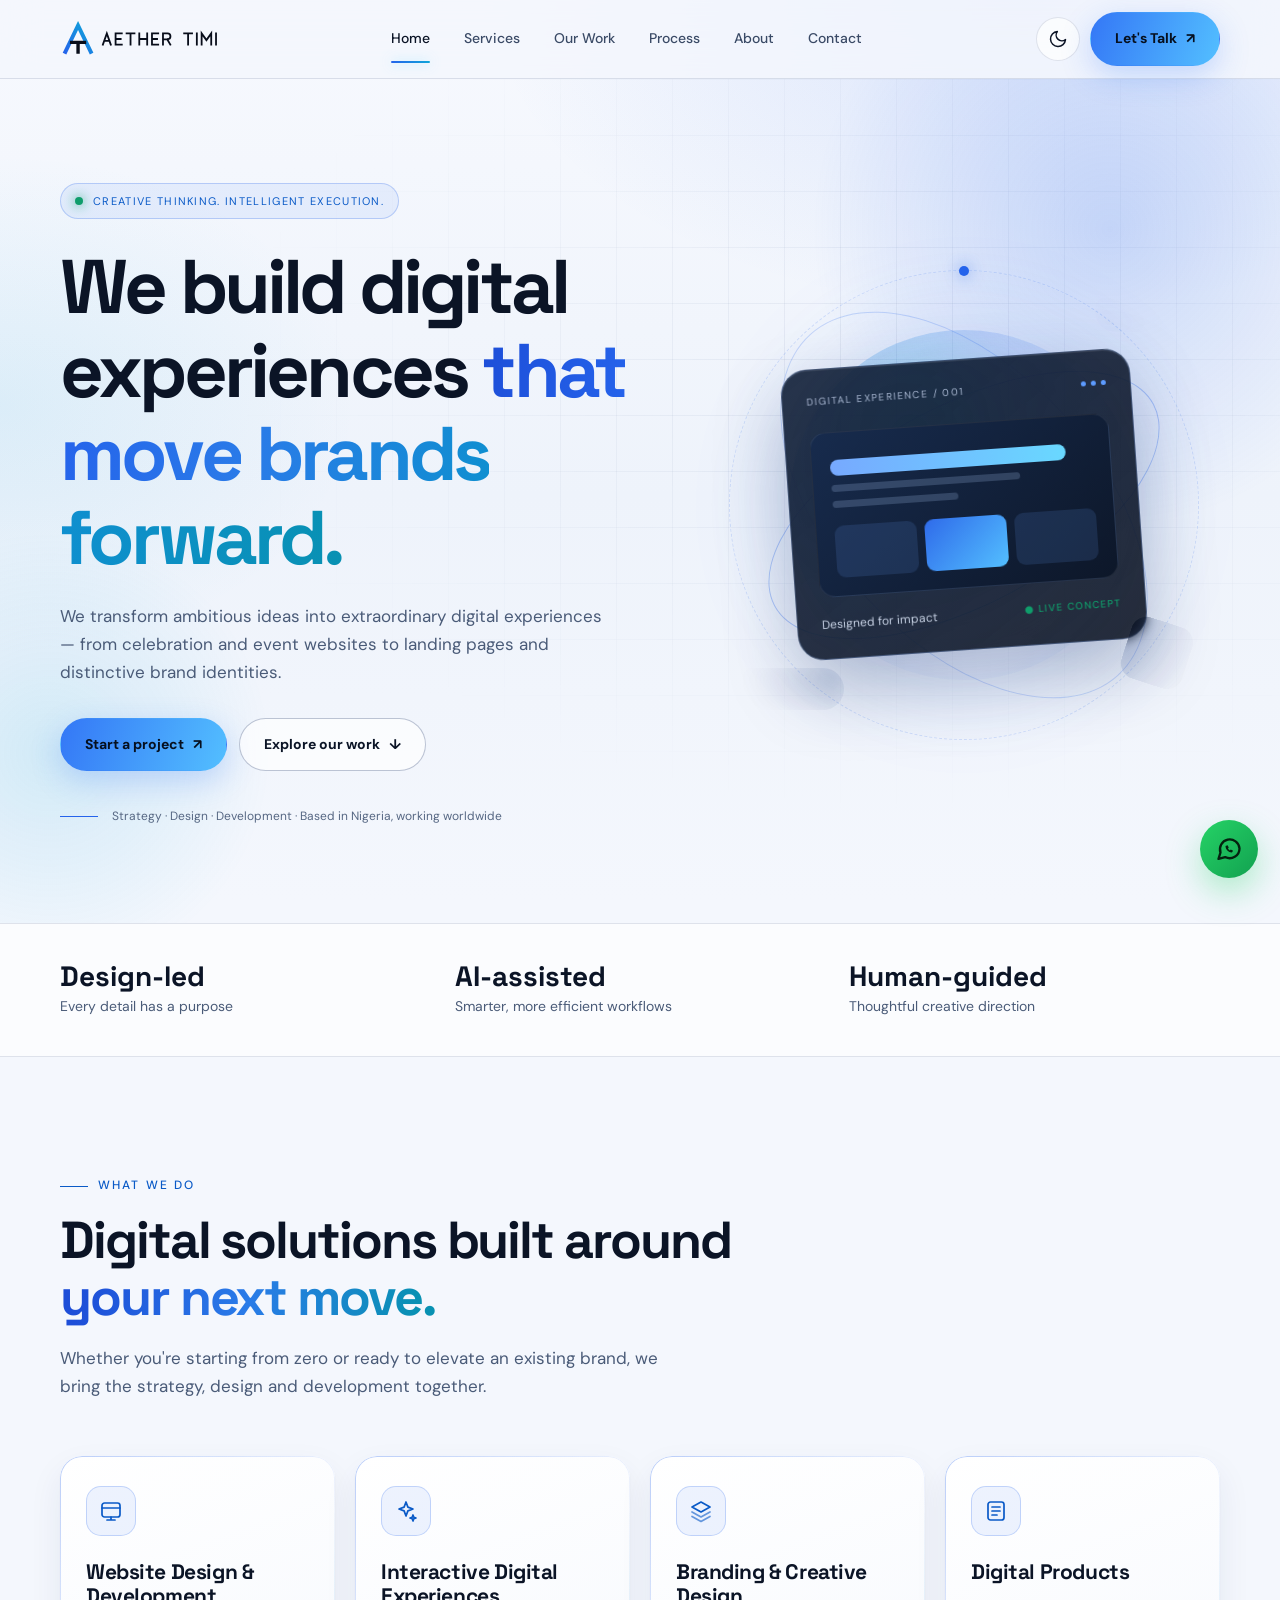
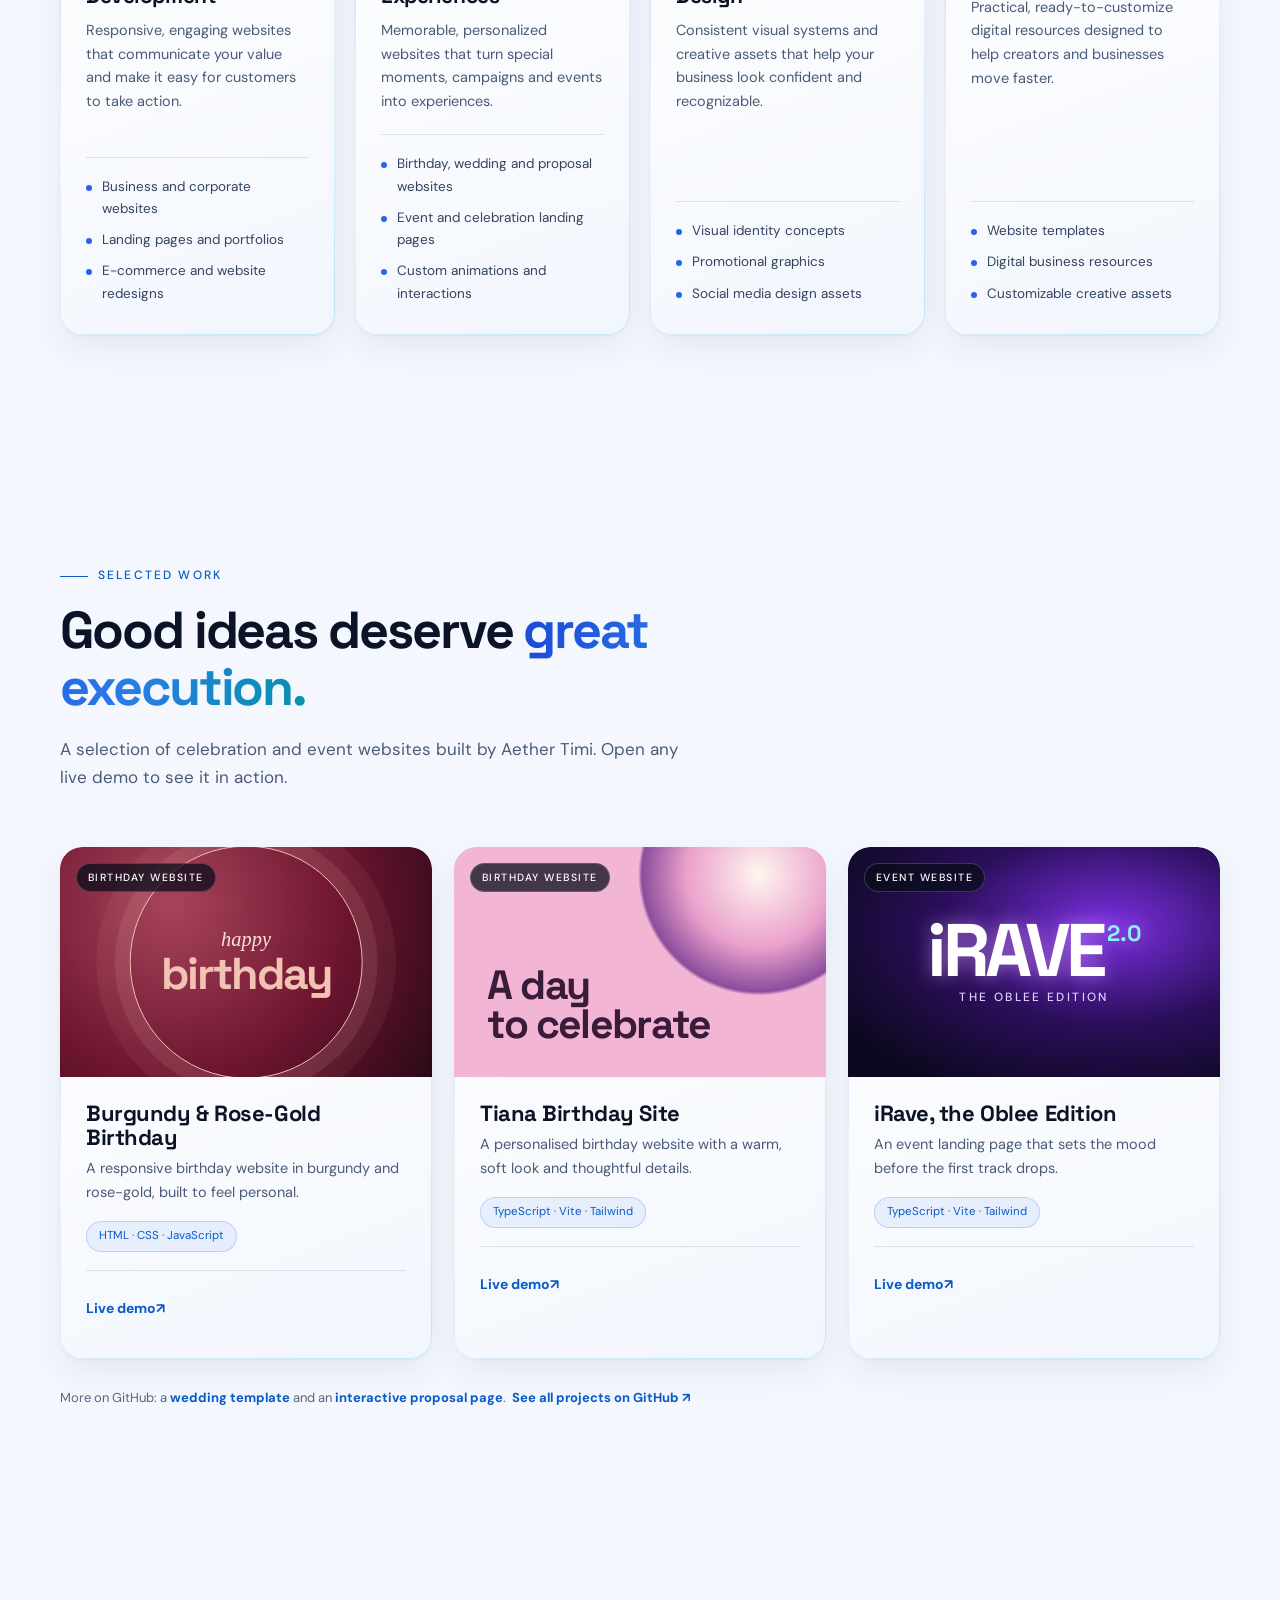
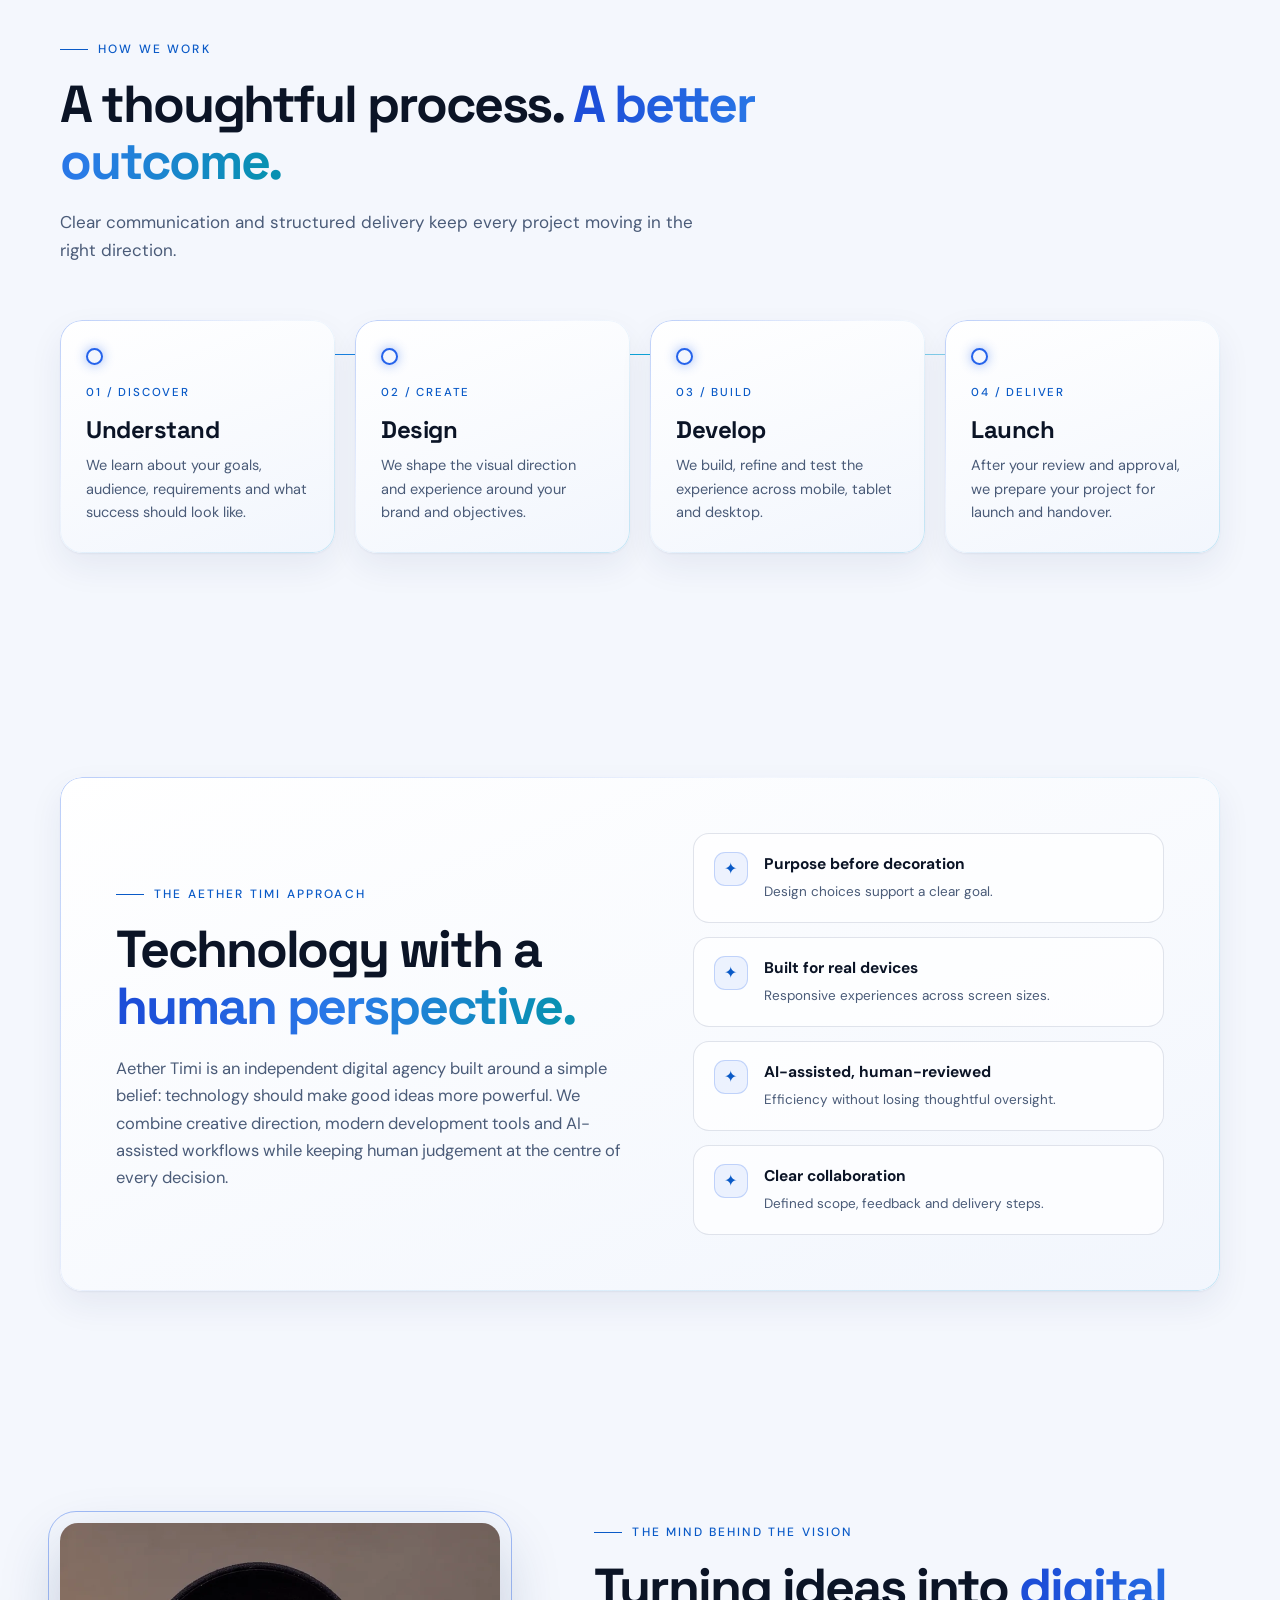
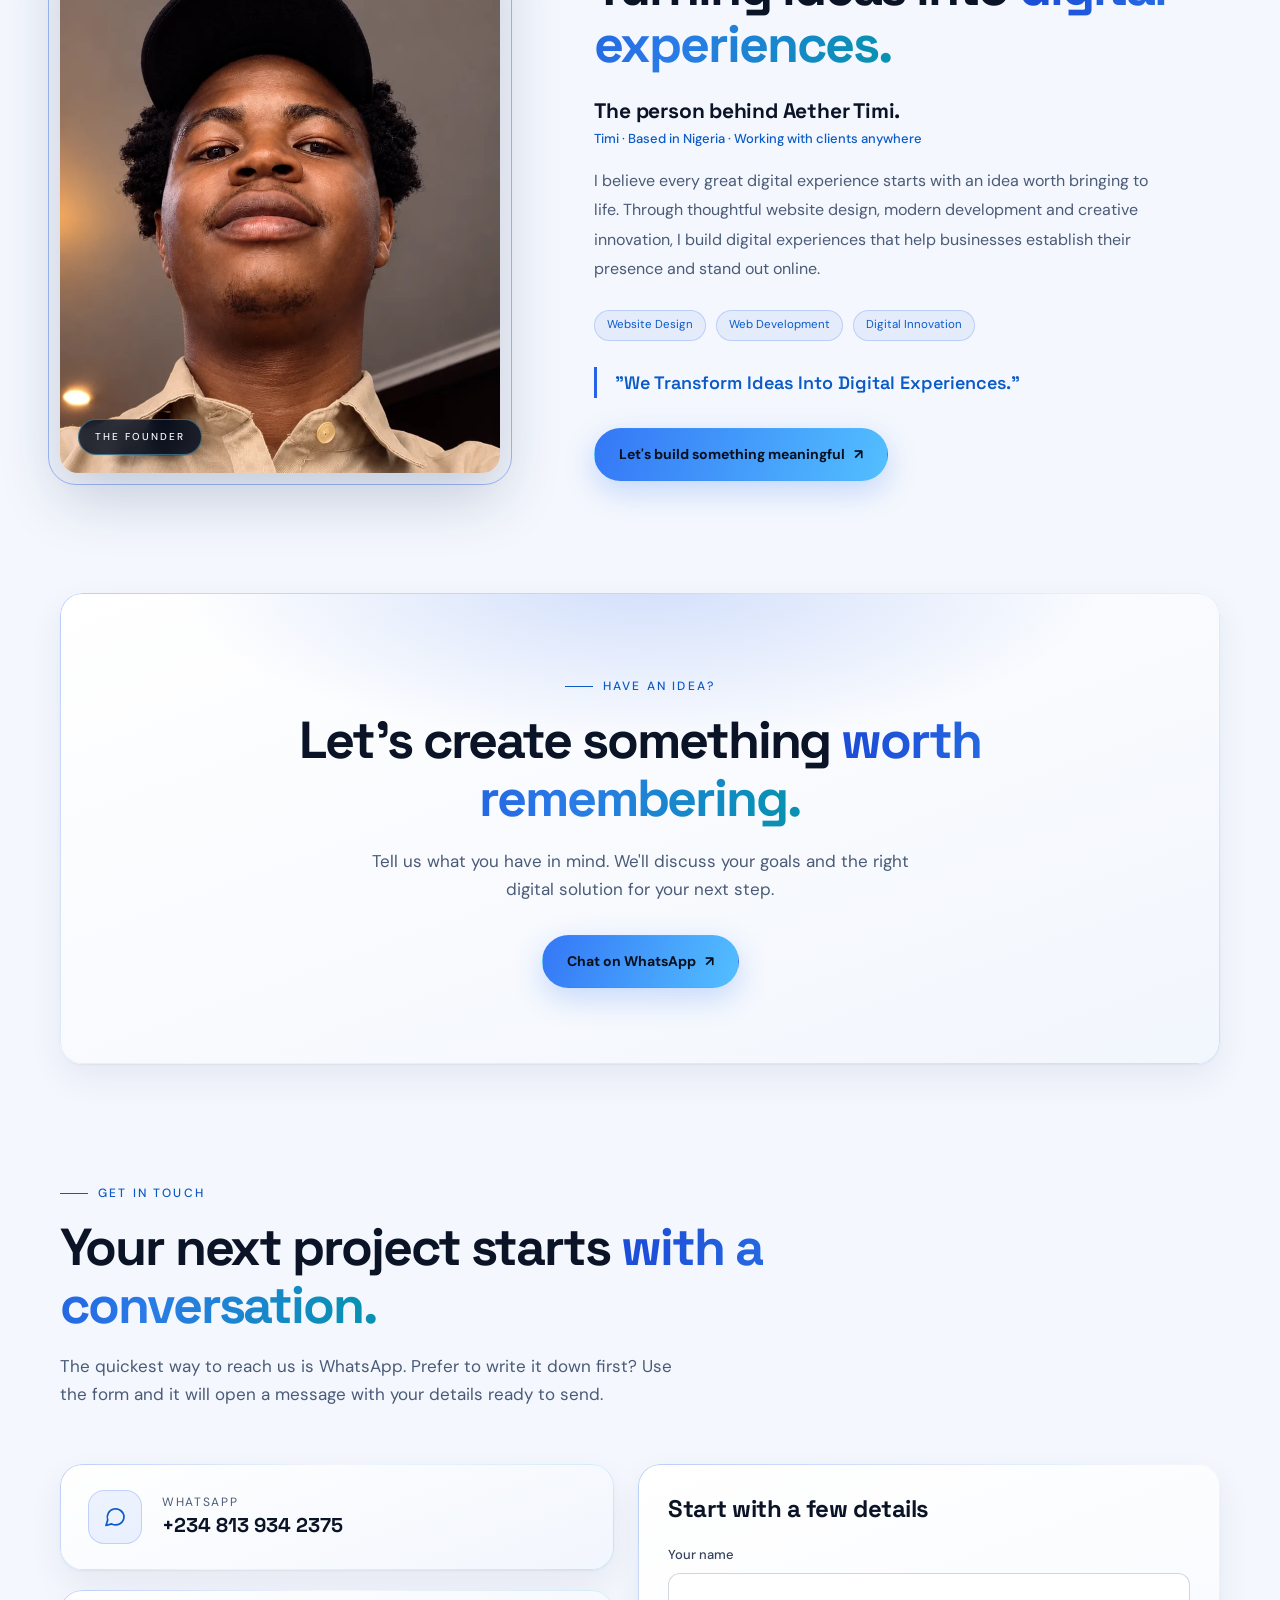
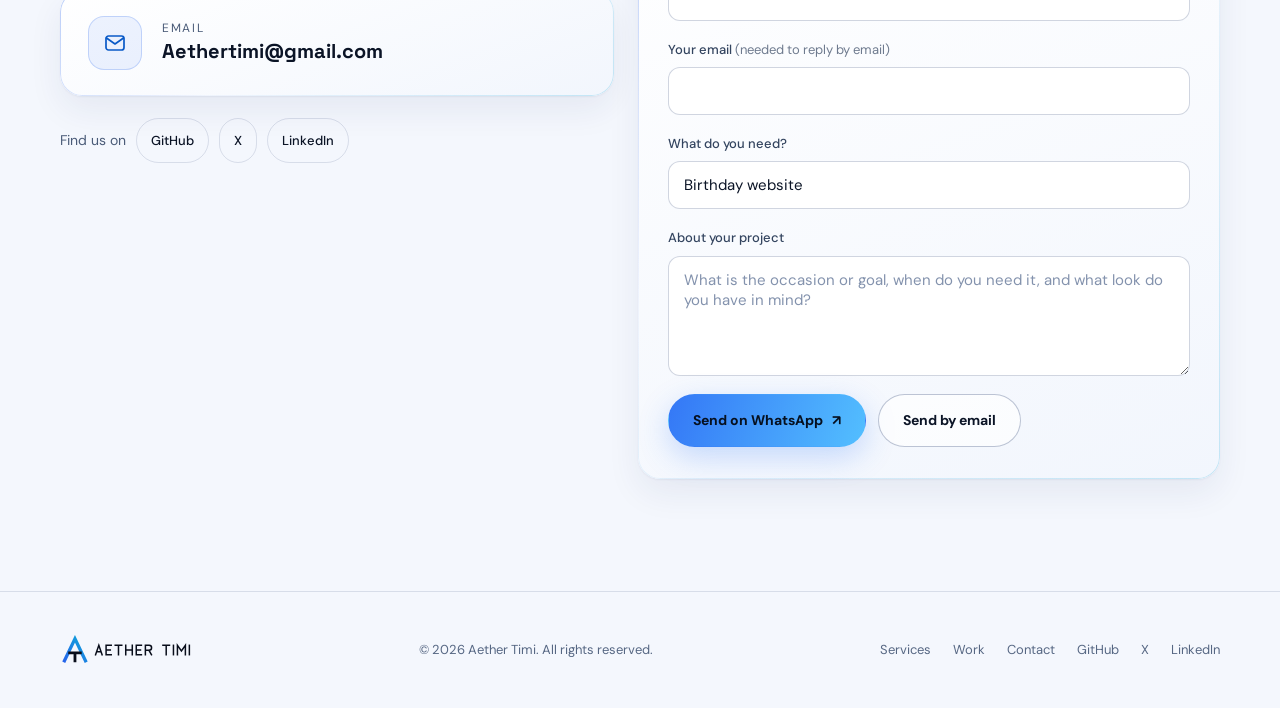
==== index.html @ ea705a36 "Merge pull request #9 from aethertimi-ctrl/birthday-vercel Point the birthday demo to its Vercel dep" ====
<!DOCTYPE html>
<html lang="en">
<head>
  <meta charset="UTF-8">
  <meta name="viewport" content="width=device-width, initial-scale=1.0">
  <meta name="color-scheme" content="dark light">
  <meta name="theme-color" content="#080D1A">
  <title>Aether Timi — Digital Experiences, Intelligently Crafted</title>
  <meta name="description" content="Aether Timi is an AI-assisted digital agency. We transform ambitious ideas into extraordinary digital experiences: websites, interactive experiences and brand identities.">
  <link rel="canonical" href="https://aether-timi-portfolio.vercel.app/">
  <meta property="og:title" content="Aether Timi — Digital Experiences, Intelligently Crafted">
  <meta property="og:description" content="We transform ambitious ideas into extraordinary digital experiences.">
  <meta property="og:type" content="website">
  <meta property="og:url" content="https://aether-timi-portfolio.vercel.app/">
  <meta property="og:image" content="https://aether-timi-portfolio.vercel.app/og-image.png">
  <meta property="og:image:width" content="1200">
  <meta property="og:image:height" content="630">
  <meta property="og:image:alt" content="Aether Timi — digital agency. We transform ambitious ideas into extraordinary digital experiences.">
  <meta name="twitter:card" content="summary_large_image">
  <meta property="og:site_name" content="Aether Timi">
  <meta property="og:locale" content="en_US">
  <meta name="twitter:title" content="Aether Timi — Digital Experiences, Intelligently Crafted">
  <meta name="twitter:description" content="We transform ambitious ideas into extraordinary digital experiences.">
  <meta name="twitter:site" content="@AetherTimi">
  <meta name="twitter:image" content="https://aether-timi-portfolio.vercel.app/og-image.png">
  <link rel="icon" href="assets/favicon.svg" type="image/svg+xml">
  <link rel="apple-touch-icon" href="assets/apple-touch-icon.png">
  <script type="application/ld+json">
  {"@context":"https://schema.org","@type":"ProfessionalService","name":"Aether Timi","description":"AI-assisted digital agency creating websites, interactive digital experiences and brand identities.","url":"https://aether-timi-portfolio.vercel.app/","logo":"https://aether-timi-portfolio.vercel.app/assets/logo-symbol-dark.svg","email":"mailto:aethertimi@gmail.com","telephone":"+2348139342375","areaServed":"Worldwide","address":{"@type":"PostalAddress","addressCountry":"NG"},"founder":{"@type":"Person","name":"Timi","jobTitle":"Founder and web developer","image":"https://aether-timi-portfolio.vercel.app/assets/founder-portrait.webp"},"sameAs":["https://github.com/aethertimi-ctrl","https://x.com/AetherTimi","https://www.linkedin.com/in/aether-timi"]}
  </script>
  <link rel="preconnect" href="https://fonts.googleapis.com">
  <link rel="preconnect" href="https://fonts.gstatic.com" crossorigin>
  <link href="https://fonts.googleapis.com/css2?family=DM+Sans:wght@400;500;700&family=Space+Grotesk:wght@500;700&display=swap" rel="stylesheet" media="print" onload="this.media='all'">
  <noscript><link href="https://fonts.googleapis.com/css2?family=DM+Sans:wght@400;500;700&family=Space+Grotesk:wght@500;700&display=swap" rel="stylesheet"></noscript>
  <script>
    document.documentElement.classList.add('js');
    (function(){
      var t = null;
      try { t = localStorage.getItem('aether-theme'); } catch (e) {}
      if (t !== 'light' && t !== 'dark') t = window.matchMedia('(prefers-color-scheme: light)').matches ? 'light' : 'dark';
      document.documentElement.setAttribute('data-theme', t);
    })();
  </script>
  <style>
    :root{
      color-scheme:dark;
      --accent:var(--cyan);
      --bg:#080D1A; --panel:#10192B; --panel2:#0D1525; --blue:#4C8DFF; --cyan:#69D8FF;
      --text:#F4F7FF; --muted:#9BAAC3; --line:rgba(174,197,235,.14); --mint:#65E0B3;
      --radius:22px; --max:1160px; --ease:cubic-bezier(.2,.8,.2,1);
      --head:"Space Grotesk",system-ui,sans-serif; --body:"DM Sans",system-ui,sans-serif;
    }
    *{box-sizing:border-box}
    html{scroll-behavior:smooth;scroll-padding-top:92px;overflow-x:clip}
    body{margin:0;background:var(--bg);color:var(--text);font-family:var(--body);line-height:1.65;overflow-x:clip;-webkit-font-smoothing:antialiased}
    img,svg{max-width:100%}
    a{color:inherit;text-decoration:none}
    button{font:inherit}
    h1,h2,h3{font-family:var(--head);line-height:1.1;margin:0}
    p{margin:0}
    :focus-visible{outline:2px solid var(--cyan);outline-offset:3px;border-radius:8px}
    .container{width:min(var(--max),calc(100% - 44px));margin-inline:auto}
    .skip{position:absolute;left:-999px;top:10px;z-index:100;background:var(--cyan);color:#06101F;padding:10px 16px;border-radius:10px;font-weight:700}
    .skip:focus{left:12px}
    .sr{position:absolute;width:1px;height:1px;overflow:hidden;clip:rect(0 0 0 0);white-space:nowrap}

    /* ambient background */
    .ambient{position:fixed;inset:0;z-index:-1;pointer-events:none;background:
      radial-gradient(60% 50% at 80% 0%,rgba(37,99,235,.22),transparent 70%),
      radial-gradient(40% 40% at 0% 45%,rgba(0,194,255,.08),transparent 70%),
      linear-gradient(180deg,#080D1A 0%,#0A1120 55%,#080D1A 100%)}
    .progress{position:fixed;top:0;left:0;height:2px;width:100%;transform-origin:0 50%;transform:scaleX(0);background:linear-gradient(90deg,var(--blue),var(--cyan));z-index:70}

    /* navigation */
    .nav-wrap{position:sticky;top:0;z-index:60;background:rgba(8,13,26,.72);backdrop-filter:blur(18px);-webkit-backdrop-filter:blur(18px);border-bottom:1px solid var(--line)}
    nav{height:78px;display:flex;align-items:center;justify-content:space-between;gap:24px}
    .brand{display:flex;align-items:center}
    .brand img{display:block;height:36px;width:auto}
    .nav-links{position:relative;display:flex;align-items:center;gap:6px;font-size:14px;font-weight:500}
    .nav-links a{position:relative;padding:8px 14px;color:#C5D0E3;transition:color .25s}
    .nav-links a:hover,.nav-links a[aria-current="true"]{color:#fff}
    .nav-ind{position:absolute;bottom:0;left:0;height:2px;width:0;border-radius:2px;background:linear-gradient(90deg,var(--blue),var(--cyan));transition:transform .4s var(--ease),width .4s var(--ease);box-shadow:0 0 12px rgba(105,216,255,.7)}
    .menu-btn{display:none;background:rgba(255,255,255,.03);border:1px solid var(--line);color:#fff;border-radius:12px;width:44px;height:44px;cursor:pointer}
    .menu-btn span{display:block;width:18px;height:2px;background:currentColor;margin:4px auto;border-radius:2px;transition:transform .3s var(--ease),opacity .2s}
    .menu-btn[aria-expanded="true"] span:nth-child(1){transform:translateY(6px) rotate(45deg)}
    .menu-btn[aria-expanded="true"] span:nth-child(2){opacity:0}
    .menu-btn[aria-expanded="true"] span:nth-child(3){transform:translateY(-6px) rotate(-45deg)}

    /* buttons */
    .btn{position:relative;display:inline-flex;align-items:center;justify-content:center;gap:9px;padding:14px 24px;border-radius:999px;font-size:14px;font-weight:700;border:1px solid transparent;cursor:pointer;overflow:hidden;transition:transform .3s var(--ease),box-shadow .3s,border-color .3s,background .3s}
    .btn .arr{display:inline-block;transition:transform .3s var(--ease)}
    .btn:hover .arr{transform:translate(3px,-3px)}
    .btn-down:hover .arr{transform:translateY(3px)}
    .btn-primary{background:linear-gradient(110deg,#3477F6,#53BFFF);color:#06101F;box-shadow:0 10px 30px rgba(46,119,246,.25)}
    .btn-primary::after{content:"";position:absolute;inset:0;background:linear-gradient(110deg,transparent 30%,rgba(255,255,255,.45) 50%,transparent 70%);transform:translateX(-120%);transition:transform .7s var(--ease)}
    .btn-primary:hover{transform:translateY(-3px);box-shadow:0 16px 40px rgba(46,119,246,.4)}
    .btn-primary:hover::after{transform:translateX(120%)}
    .btn:active{transform:translateY(0) scale(.98)}
    .btn-outline{border-color:rgba(174,197,235,.3);background:rgba(255,255,255,.03);color:var(--text)}
    .btn-outline:hover{border-color:var(--cyan);background:rgba(105,216,255,.08);transform:translateY(-3px)}

    /* hero */
    .hero{position:relative;padding:104px 0 96px;isolation:isolate;overflow:clip}
    .hero::before{content:"";position:absolute;inset:0;z-index:-1;pointer-events:none;
      background-image:linear-gradient(rgba(174,197,235,.07) 1px,transparent 1px),linear-gradient(90deg,rgba(174,197,235,.07) 1px,transparent 1px);
      background-size:56px 56px;-webkit-mask-image:radial-gradient(70% 70% at 70% 35%,#000,transparent 75%);mask-image:radial-gradient(70% 70% at 70% 35%,#000,transparent 75%)}
    .glow{position:absolute;border-radius:50%;pointer-events:none;z-index:-1;will-change:transform}
    .glow.g1{width:620px;height:620px;right:-140px;top:-160px;background:radial-gradient(circle,rgba(37,99,235,.42),transparent 68%)}
    .glow.g2{width:460px;height:460px;left:-180px;bottom:-60px;background:radial-gradient(circle,rgba(0,194,255,.16),transparent 68%)}
    .hero-grid{display:grid;grid-template-columns:1.08fr .92fr;align-items:center;gap:48px}
    .eyebrow{display:inline-flex;align-items:center;gap:10px;padding:8px 14px;border:1px solid rgba(105,216,255,.25);border-radius:999px;background:rgba(105,216,255,.06);color:#9DE7FF;font-size:11px;letter-spacing:.12em;text-transform:uppercase}
    .pulse{width:8px;height:8px;border-radius:50%;background:var(--mint);box-shadow:0 0 12px var(--mint);animation:pulse 2.4s ease-in-out infinite}
    h1{font-size:clamp(42px,6.2vw,76px);letter-spacing:-.05em;margin:26px 0 22px;max-width:720px}
    h1 .w{display:inline-block}
    h1 .gradient{background:none;-webkit-background-clip:border-box;background-clip:border-box;color:inherit}
    h1 .gradient .w{-webkit-background-clip:text;background-clip:text;color:transparent;background-image:linear-gradient(100deg,#fff,#BCD3FF)}
    h1 .gradient .w:nth-child(2){background-image:linear-gradient(100deg,#BCD3FF,#91B8FF)}
    h1 .gradient .w:nth-child(3){background-image:linear-gradient(100deg,#91B8FF,#7FC9FF)}
    h1 .gradient .w:nth-child(4){background-image:linear-gradient(100deg,#7FC9FF,#69D8FF)}
    .gradient{background:linear-gradient(100deg,#fff 6%,#91B8FF 48%,#69D8FF 95%);-webkit-background-clip:text;background-clip:text;color:transparent}
    .hero-copy{max-width:560px;color:var(--muted);font-size:17px;margin-bottom:32px}
    .hero-actions{display:flex;gap:12px;flex-wrap:wrap}
    .micro-trust{display:flex;align-items:center;gap:14px;margin-top:36px;color:#8292AD;font-size:12px}
    .micro-line{height:1px;width:38px;background:var(--blue)}

    .visual{position:relative;min-height:500px;display:grid;place-items:center;perspective:1000px}
    .orb{position:absolute;width:350px;height:350px;border-radius:50%;background:radial-gradient(circle at 35% 30%,rgba(105,216,255,.5),rgba(37,99,235,.16) 38%,rgba(37,99,235,.02) 70%);box-shadow:inset 0 0 70px rgba(76,141,255,.2),0 0 110px rgba(37,99,235,.18);animation:breathe 9s ease-in-out infinite}
    .orbit{position:absolute;left:50%;top:50%;border:1px solid rgba(105,216,255,.3);border-radius:50%;translate:-50% -50%}
    .orbit.o1{width:430px;height:200px;rotate:-28deg}
    .orbit.o2{width:460px;height:270px;rotate:48deg;border-color:rgba(76,141,255,.25)}
    .orbit.o3{width:470px;height:470px;border-style:dashed;border-color:rgba(105,216,255,.14);animation:spin 40s linear infinite}
    .orbit.o3 i{position:absolute;top:-5px;left:50%;width:10px;height:10px;margin-left:-5px;border-radius:50%;background:var(--cyan);box-shadow:0 0 16px var(--cyan)}
    .core-card{position:relative;width:min(100%,350px);padding:24px;border:1px solid rgba(153,190,255,.26);border-radius:26px;background:linear-gradient(145deg,rgba(21,35,60,.92),rgba(10,18,33,.88));box-shadow:0 28px 90px rgba(0,0,0,.5),inset 0 1px 0 rgba(255,255,255,.08);backdrop-filter:blur(18px);-webkit-backdrop-filter:blur(18px);transform:rotate(-4deg);animation:float 7s ease-in-out infinite}
    .tilt-inner{transition:transform .2s ease-out;transform-style:preserve-3d}
    .card-top{display:flex;justify-content:space-between;align-items:center;color:#A8B8D2;font-size:10px;letter-spacing:.14em;text-transform:uppercase}
    .dots{display:flex;gap:5px}.dots i{width:5px;height:5px;border-radius:50%;background:#5D9BFF}
    .mini-screen{margin:22px 0 18px;padding:18px;border-radius:16px;background:linear-gradient(140deg,#172B4D,#0D1729);border:1px solid rgba(255,255,255,.08)}
    .screen-line{height:7px;border-radius:8px;background:rgba(181,207,255,.2);margin:9px 0;width:72%}
    .screen-line.big{height:16px;width:90%;background:linear-gradient(90deg,#77A9FF,#69D8FF);position:relative;overflow:hidden}
    .screen-line.big::after{content:"";position:absolute;inset:0;background:linear-gradient(90deg,transparent,rgba(255,255,255,.55),transparent);transform:translateX(-100%);animation:sheen 4.5s ease-in-out infinite 1.2s}
    .screen-line.short{width:48%}
    .screen-grid{display:grid;grid-template-columns:repeat(3,1fr);gap:8px;margin-top:18px}
    .screen-grid span{height:52px;border-radius:9px;background:rgba(110,160,255,.14)}
    .screen-grid span:nth-child(2){background:linear-gradient(135deg,#2F6BEA,#53BFFF)}
    .card-bottom{display:flex;justify-content:space-between;color:#C5D0E3;font-size:12px}
    .status{color:var(--mint);font-size:10px;letter-spacing:.1em;font-weight:500}
    .chip{position:absolute;display:inline-flex;align-items:center;gap:8px;padding:10px 16px;border-radius:999px;background:rgba(16,25,43,.78);border:1px solid rgba(105,216,255,.35);font-size:12px;font-weight:500;box-shadow:0 14px 34px rgba(0,0,0,.4);backdrop-filter:blur(10px);-webkit-backdrop-filter:blur(10px)}
    .chip::before{content:"";width:7px;height:7px;border-radius:50%;background:var(--cyan);box-shadow:0 0 10px var(--cyan)}
    .chip.c1{right:2%;top:7%;animation:float 6s ease-in-out infinite .6s}
    .chip.c2{left:0;bottom:9%;animation:float 8s ease-in-out infinite 1.4s}
    .shard{position:absolute;width:64px;height:64px;border-radius:16px;background:linear-gradient(135deg,rgba(105,216,255,.35),rgba(76,141,255,.05));border:1px solid rgba(105,216,255,.3);backdrop-filter:blur(6px);-webkit-backdrop-filter:blur(6px);right:6%;bottom:14%;transform:rotate(18deg);animation:floatR 9s ease-in-out infinite}

    /* stats */
    .stats{border-block:1px solid var(--line);background:rgba(16,25,43,.5)}
    .stats-grid{display:grid;grid-template-columns:repeat(3,1fr);gap:24px;padding:36px 0}
    .stat strong{display:block;font:700 28px/1.2 var(--head)}
    .stat span{color:var(--muted);font-size:14px}

    /* sections */
    section{padding:112px 0;position:relative}
    .section-head{max-width:760px;margin-bottom:56px}
    .kicker{display:inline-flex;align-items:center;gap:10px;color:var(--cyan);font-size:12px;letter-spacing:.18em;text-transform:uppercase;font-weight:500;margin-bottom:16px}
    .kicker::before{content:"";width:28px;height:1px;background:var(--cyan)}
    h2{font-size:clamp(32px,4.4vw,52px);letter-spacing:-.04em}
    .section-head p{color:var(--muted);font-size:17px;margin-top:18px;max-width:640px}

    /* gradient border + elevation cards */
    .card{position:relative;border-radius:var(--radius);background:linear-gradient(160deg,rgba(21,33,57,.85),rgba(13,21,37,.85));transition:transform .45s var(--ease),box-shadow .45s var(--ease)}
    .card::before{content:"";position:absolute;inset:0;padding:1px;border-radius:inherit;pointer-events:none;background:linear-gradient(140deg,rgba(105,216,255,.5),rgba(76,141,255,.07) 40%,rgba(76,141,255,.3));-webkit-mask:linear-gradient(#000 0 0) content-box,linear-gradient(#000 0 0);-webkit-mask-composite:xor;mask:linear-gradient(#000 0 0) content-box exclude,linear-gradient(#000 0 0);opacity:.55;transition:opacity .4s}
    .card:hover{box-shadow:0 30px 70px rgba(0,0,0,.45),0 0 60px rgba(76,141,255,.12)}
    .card:hover::before{opacity:1}
    .services-grid{display:grid;grid-template-columns:repeat(4,1fr);gap:20px}
    .service{padding:30px 26px;display:flex;flex-direction:column}
    .service-icon{width:50px;height:50px;border-radius:15px;display:grid;place-items:center;background:linear-gradient(135deg,rgba(76,141,255,.22),rgba(105,216,255,.08));border:1px solid rgba(105,216,255,.25);color:var(--cyan);margin-bottom:24px}
    .service-icon svg{width:24px;height:24px}
    .service h3{font-size:21px;letter-spacing:-.02em;margin-bottom:12px}
    .service p{color:var(--muted);font-size:14.5px;margin-bottom:20px}
    .service ul{list-style:none;margin:auto 0 0;padding:18px 0 0;border-top:1px solid var(--line);display:grid;gap:9px;font-size:13.5px;color:#C5D0E3}
    .service li{display:flex;gap:10px;align-items:flex-start}
    .service li::before{content:"";flex:none;width:6px;height:6px;margin-top:9px;border-radius:50%;background:var(--blue)}

    /* work */
    .work-grid{display:grid;grid-template-columns:repeat(3,1fr);gap:22px}
    .work-card{overflow:hidden}
    .work-art{position:relative;height:230px;overflow:hidden;display:grid;place-items:center;border-radius:var(--radius) var(--radius) 0 0}
    .work-art .bgfx{position:absolute;inset:0;transition:transform .8s var(--ease)}
    .work-card:hover .bgfx{transform:scale(1.12)}
    .art-1 .bgfx{background:radial-gradient(circle at 25% 20%,#2F6BEA,transparent 55%),linear-gradient(135deg,#102244,#0A1426)}
    .art-2 .bgfx{background:radial-gradient(circle at 75% 25%,#9B6BFF,transparent 55%),linear-gradient(135deg,#1E1638,#0B0F22)}
    .art-3 .bgfx{background:radial-gradient(circle at 30% 80%,#12B8C9,transparent 55%),linear-gradient(135deg,#0E2A3A,#091522)}
    .badge{position:absolute;top:16px;left:16px;z-index:2;padding:5px 11px;border-radius:999px;background:rgba(8,13,26,.75);border:1px solid rgba(255,255,255,.18);color:#fff;font-size:10.5px;letter-spacing:.14em;text-transform:uppercase;font-weight:500}
    .work-info{padding:24px 26px 28px}
    .work-info h3{font-size:22px;letter-spacing:-.02em;margin-bottom:8px}
    .work-info p{color:var(--muted);font-size:14.5px;margin-bottom:16px}
    .tag{display:inline-block;padding:5px 12px;border-radius:999px;font-size:11.5px;color:#9DE7FF;background:rgba(105,216,255,.07);border:1px solid rgba(105,216,255,.2)}
    .work-note{margin-top:28px;color:#8292AD;font-size:13px}

    /* process */
    .process-grid{position:relative;display:grid;grid-template-columns:repeat(4,1fr);gap:20px}
    .process-grid::before{content:"";position:absolute;left:0;right:0;top:34px;height:1px;background:linear-gradient(90deg,var(--blue),var(--cyan),transparent);transform-origin:0 50%;transform:scaleX(0);transition:transform 1.4s var(--ease)}
    .process-grid.visible::before,html:not(.js) .process-grid::before{transform:scaleX(1)}
    .step{padding:64px 26px 28px}
    .step::after{content:"";position:absolute;top:28px;left:26px;width:13px;height:13px;border-radius:50%;background:var(--bg);border:2px solid var(--cyan);box-shadow:0 0 14px rgba(105,216,255,.7)}
    .step-num{color:var(--cyan);font-size:11.5px;letter-spacing:.16em;margin-bottom:14px;font-weight:500}
    .step h3{font-size:24px;letter-spacing:-.02em;margin-bottom:10px}
    .step p{color:var(--muted);font-size:14.5px}

    /* about */
    .about-panel{display:grid;grid-template-columns:1.05fr .95fr;gap:56px;padding:56px;align-items:center;overflow:hidden}
    .about-panel>div:first-child p{color:var(--muted);margin-top:20px;font-size:16.5px}
    .principles{display:grid;gap:14px}
    .principle{display:flex;gap:16px;padding:18px 20px;border-radius:16px;background:rgba(255,255,255,.025);border:1px solid var(--line);transition:border-color .3s,transform .3s var(--ease)}
    .principle:hover{border-color:rgba(105,216,255,.4);transform:translateX(6px)}
    .check{flex:none;width:34px;height:34px;border-radius:11px;display:grid;place-items:center;color:var(--cyan);background:rgba(105,216,255,.09);border:1px solid rgba(105,216,255,.22)}
    .principle strong{display:block;font-size:15.5px}
    .principle span.d{color:var(--muted);font-size:13.5px}

    /* cta + contact */
    .cta{position:relative;text-align:center;padding:76px 32px;overflow:hidden;isolation:isolate}
    .cta::after{content:"";position:absolute;inset:-40% 10% auto;height:340px;z-index:-1;background:radial-gradient(closest-side,rgba(76,141,255,.35),transparent);}
    .cta h2{max-width:720px;margin:0 auto}
    .cta p{max-width:560px;margin:20px auto 32px;color:var(--muted);font-size:17px}
    .contact-grid{display:grid;grid-template-columns:repeat(2,1fr);gap:20px;max-width:820px}
    .contact-card{display:flex;align-items:center;gap:20px;padding:26px 28px}
    .contact-card:hover{transform:translateY(-6px)}
    .contact-icon{flex:none;width:54px;height:54px;border-radius:16px;display:grid;place-items:center;color:var(--cyan);background:linear-gradient(135deg,rgba(76,141,255,.22),rgba(105,216,255,.08));border:1px solid rgba(105,216,255,.25)}
    .contact-icon svg{width:24px;height:24px}
    .contact-card small{display:block;color:var(--muted);font-size:12px;letter-spacing:.14em;text-transform:uppercase}
    .contact-card strong{font:700 clamp(16px,2vw,20px) var(--head);word-break:break-word}

    footer{border-top:1px solid var(--line);padding:36px 0;color:#8292AD;font-size:13px}
    .footer-inner{display:flex;align-items:center;justify-content:space-between;gap:20px;flex-wrap:wrap}
    .footer-inner .brand img{height:30px}
    .footer-links{display:flex;gap:22px}
    .footer-links a:hover{color:var(--cyan)}
    .wa-float{position:fixed;right:22px;bottom:22px;z-index:55;width:58px;height:58px;border-radius:50%;display:grid;place-items:center;background:linear-gradient(135deg,#25D366,#12a150);color:#04210F;box-shadow:0 14px 34px rgba(37,211,102,.35);transition:transform .3s var(--ease)}
    .wa-float:hover{transform:translateY(-4px) scale(1.06)}
    .wa-float svg{width:28px;height:28px}


    /* real work cards */
    .work-art{container-type:inline-size}
    .poster{position:relative;z-index:1;text-align:center;transition:transform .7s var(--ease)}
    .work-card:hover .poster{transform:scale(1.06)}
    .poster i{display:block;font:italic 400 5.5cqi/1.2 Georgia,serif}
    .poster b{display:block;font:700 12cqi/1 var(--head);letter-spacing:-.04em}
    .art-birthday .bgfx{background:radial-gradient(circle at 30% 25%,#a8445c,#6e1530 55%,#2a0a16)}
    .art-birthday .poster{color:#fbe2d8}
    .art-birthday .poster::before{content:"";position:absolute;left:50%;top:50%;width:62cqi;aspect-ratio:1;translate:-50% -50%;border-radius:50%;border:1px solid #f0c3b6;box-shadow:0 0 0 4cqi rgba(240,195,182,.1),0 0 0 9cqi rgba(240,195,182,.06);z-index:-1}
    .art-birthday .poster b{color:#f2c2b3}
    .art-tiana .bgfx{background:radial-gradient(circle at 82% 12%,#fff6ef 0,#eaa0cb 20%,#8b4d9c 32%,transparent 33%),#f2b5d4}
    .art-tiana .poster{color:#3a1b3a;text-align:left;align-self:end;justify-self:start;margin:0 0 9cqi 9cqi}
    .art-tiana .poster b{font-size:11cqi;line-height:.95}
    .art-rave .bgfx{background:radial-gradient(ellipse at 70% 35%,#7a2fe0,#2b0f5c 45%,#0d0820 85%)}
    .art-rave .poster{color:#fff}
    .art-rave .poster b{font-size:20cqi;line-height:.85;letter-spacing:-.06em;text-shadow:0 0 5cqi rgba(213,156,255,.6)}
    .art-rave .poster em{font:700 6cqi var(--head);font-style:normal;color:#8cf3fa;letter-spacing:0;vertical-align:top;margin-left:1cqi}
    .art-rave .poster small{display:block;margin-top:2cqi;font:500 3.2cqi var(--body);letter-spacing:.2em;color:#e3cfff}
    .work-links{display:flex;align-items:center;justify-content:flex-start;gap:12px;flex-wrap:wrap;margin-top:18px;padding-top:16px;border-top:1px solid var(--line)}
    .link{font-weight:700;font-size:14px;color:var(--cyan);transition:color .2s}
    .link:hover{color:#fff;text-decoration:underline;text-underline-offset:4px}
    .soon{font-size:12px;color:#8292AD}
    .work-note .link{font-size:13px}

    /* contact + form */
    .contact-layout{display:grid;grid-template-columns:1fr 1.05fr;gap:24px;align-items:start}
    .contact-side .contact-grid{grid-template-columns:1fr;max-width:none}
    .social{display:flex;align-items:center;gap:10px;flex-wrap:wrap;margin-top:22px;color:var(--muted);font-size:14px}
    .social a{padding:7px 14px;border-radius:999px;border:1px solid var(--line);color:var(--text);font-size:13px;font-weight:500;transition:border-color .25s,background .25s}
    .social a:hover{border-color:var(--cyan);background:rgba(105,216,255,.08)}
    .form{padding:32px 30px}
    .form h3{font-size:24px;letter-spacing:-.02em;margin-bottom:22px}
    .field{display:grid;gap:7px;margin-bottom:18px}
    .field label{font-size:13px;font-weight:500;color:#C5D0E3}
    .field input,.field select,.field textarea{width:100%;padding:13px 15px;border-radius:12px;border:1px solid rgba(174,197,235,.22);background:rgba(8,13,26,.6);color:var(--text);font:400 15px var(--body);transition:border-color .2s,box-shadow .2s}
    .field select{appearance:none;background-image:linear-gradient(45deg,transparent 50%,#9BAAC3 50%),linear-gradient(135deg,#9BAAC3 50%,transparent 50%);background-position:calc(100% - 20px) 50%,calc(100% - 15px) 50%;background-size:5px 5px;background-repeat:no-repeat;padding-right:38px}
    .field textarea{min-height:120px;resize:vertical}
    .field input:focus,.field select:focus,.field textarea:focus{outline:none;border-color:var(--cyan);box-shadow:0 0 0 3px rgba(105,216,255,.18)}
    .field ::placeholder{color:#6F7E99}
    .form-actions{display:flex;gap:12px;flex-wrap:wrap;margin-top:6px}
    :root[data-theme="light"] .form-status{color:#0B7A55}
    :root[data-theme="light"] .form-status.bad,:root[data-theme="light"] .form-error{color:#B4233A}
    .trap{position:absolute;left:-9999px;width:1px;height:1px;opacity:0}
    .opt{font-weight:400;opacity:.7}
    .form-status{margin-top:14px;font-size:14px;font-weight:500;color:var(--mint)}
    .form-status.bad{color:#FF9AA8}
    .form-status a{text-decoration:underline}
    .form-error{margin-top:14px;color:#FF9AA8;font-size:14px;font-weight:500}
    .footer-links{flex-wrap:wrap}
    @media (max-width:900px){.contact-layout{grid-template-columns:1fr}}
    @media (max-width:620px){.form{padding:24px 20px}.form-actions .btn{flex:1 1 100%}}


    /* theme: toggle, logo swap, light palette */
    .nav-actions{display:flex;align-items:center;gap:10px}
    .theme-btn{display:grid;place-items:center;width:44px;height:44px;border-radius:50%;border:1px solid var(--line);background:rgba(255,255,255,.03);color:var(--text);cursor:pointer;transition:border-color .25s,background .25s,transform .4s var(--ease)}
    .theme-btn:hover{border-color:var(--cyan);background:rgba(105,216,255,.08);transform:rotate(18deg)}
    .theme-btn svg{width:20px;height:20px}
    .theme-btn .i-moon{display:none}
    .brand img.logo-light{display:none}
    html.theme-anim *,html.theme-anim *::before,html.theme-anim *::after{transition:background-color .4s ease,color .4s ease,border-color .4s ease,box-shadow .4s ease!important}

    :root[data-theme="light"]{
      color-scheme:light;
      --bg:#F4F7FD; --panel:#FFFFFF; --panel2:#EEF3FB; --text:#0B1426; --muted:#4A5B78;
      --line:rgba(24,48,102,.13); --blue:#2563EB; --cyan:#0EA5D9; --mint:#0F9D6B; --accent:#0A5AC7;
    }
    :root[data-theme="light"] .theme-btn{background:rgba(255,255,255,.7)}
    :root[data-theme="light"] .theme-btn:hover{background:rgba(37,99,235,.08);border-color:var(--blue)}
    :root[data-theme="light"] .theme-btn .i-sun{display:none}
    :root[data-theme="light"] .theme-btn .i-moon{display:block}
    :root[data-theme="light"] .brand img.logo-dark{display:none}
    :root[data-theme="light"] .brand img.logo-light{display:block}
    :root[data-theme="light"] .skip{background:var(--accent);color:#fff}
    :root[data-theme="light"] :focus-visible{outline-color:var(--blue)}
    :root[data-theme="light"] .ambient{background:
      radial-gradient(60% 50% at 80% 0%,rgba(37,99,235,.13),transparent 70%),
      radial-gradient(40% 40% at 0% 45%,rgba(14,165,217,.09),transparent 70%),
      linear-gradient(180deg,#F7F9FE 0%,#EEF3FB 55%,#F4F7FD 100%)}
    :root[data-theme="light"] .nav-wrap{background:rgba(244,247,253,.8)}
    :root[data-theme="light"] .nav-links a{color:#3A4A66}
    :root[data-theme="light"] .nav-links a:hover,:root[data-theme="light"] .nav-links a[aria-current="true"]{color:var(--text)}
    :root[data-theme="light"] .menu-btn{background:rgba(255,255,255,.7);color:var(--text)}
    :root[data-theme="light"] .btn-outline{border-color:rgba(24,48,102,.28);background:rgba(255,255,255,.65)}
    :root[data-theme="light"] .btn-outline:hover{border-color:var(--blue);background:rgba(37,99,235,.07)}
    :root[data-theme="light"] .hero::before{background-image:linear-gradient(rgba(24,48,102,.07) 1px,transparent 1px),linear-gradient(90deg,rgba(24,48,102,.07) 1px,transparent 1px)}
    :root[data-theme="light"] .glow.g1{background:radial-gradient(circle,rgba(37,99,235,.2),transparent 68%)}
    :root[data-theme="light"] .glow.g2{background:radial-gradient(circle,rgba(14,165,217,.14),transparent 68%)}
    :root[data-theme="light"] .eyebrow{color:var(--accent);background:rgba(37,99,235,.07);border-color:rgba(37,99,235,.25)}
    :root[data-theme="light"] .gradient{background-image:linear-gradient(100deg,#1D4ED8 6%,#2A7BE8 50%,#0891B2 95%)}
    :root[data-theme="light"] h1 .gradient{background:none}
    :root[data-theme="light"] h1 .gradient .w{background-image:linear-gradient(100deg,#1D4ED8,#2563EB)}
    :root[data-theme="light"] h1 .gradient .w:nth-child(2){background-image:linear-gradient(100deg,#2563EB,#2A7BE8)}
    :root[data-theme="light"] h1 .gradient .w:nth-child(3){background-image:linear-gradient(100deg,#2A7BE8,#0F8FD0)}
    :root[data-theme="light"] h1 .gradient .w:nth-child(4){background-image:linear-gradient(100deg,#0F8FD0,#0891B2)}
    :root[data-theme="light"] .micro-trust,:root[data-theme="light"] .soon,:root[data-theme="light"] .work-note,:root[data-theme="light"] footer{color:#566783}
    :root[data-theme="light"] .micro-line{background:var(--blue)}
    :root[data-theme="light"] .orb{background:radial-gradient(circle at 35% 30%,rgba(14,165,217,.38),rgba(37,99,235,.14) 40%,rgba(37,99,235,.02) 70%);box-shadow:inset 0 0 70px rgba(37,99,235,.14),0 0 110px rgba(37,99,235,.14)}
    :root[data-theme="light"] .orbit{border-color:rgba(37,99,235,.32)}
    :root[data-theme="light"] .orbit.o2{border-color:rgba(37,99,235,.22)}
    :root[data-theme="light"] .orbit.o3{border-color:rgba(37,99,235,.16)}
    :root[data-theme="light"] .orbit.o3 i{background:var(--blue);box-shadow:0 0 16px rgba(37,99,235,.7)}
    :root[data-theme="light"] .core-card{box-shadow:0 30px 70px rgba(24,48,102,.28),inset 0 1px 0 rgba(255,255,255,.08)}
    :root[data-theme="light"] .chip{background:rgba(255,255,255,.9);color:var(--text);border-color:rgba(37,99,235,.28);box-shadow:0 14px 34px rgba(24,48,102,.16)}
    :root[data-theme="light"] .chip::before{background:var(--blue);box-shadow:0 0 10px rgba(37,99,235,.6)}
    :root[data-theme="light"] .shard{background:linear-gradient(135deg,rgba(14,165,217,.3),rgba(37,99,235,.05));border-color:rgba(37,99,235,.28)}
    :root[data-theme="light"] .stats{background:rgba(255,255,255,.65)}
    :root[data-theme="light"] .kicker{color:var(--accent)}
    :root[data-theme="light"] .kicker::before{background:var(--accent)}
    :root[data-theme="light"] .card{background:linear-gradient(160deg,#FFFFFF,#F2F6FD);box-shadow:0 1px 2px rgba(24,48,102,.06),0 14px 34px rgba(24,48,102,.07)}
    :root[data-theme="light"] .card::before{background:linear-gradient(140deg,rgba(37,99,235,.45),rgba(37,99,235,.06) 40%,rgba(14,165,217,.3));opacity:.7}
    :root[data-theme="light"] .card:hover{box-shadow:0 26px 60px rgba(24,48,102,.16),0 0 50px rgba(37,99,235,.08)}
    :root[data-theme="light"] .service-icon,:root[data-theme="light"] .contact-icon,:root[data-theme="light"] .check{color:var(--accent);background:rgba(37,99,235,.08);border-color:rgba(37,99,235,.22)}
    :root[data-theme="light"] .service ul{color:#33445F}
    :root[data-theme="light"] .tag{color:var(--accent);background:rgba(37,99,235,.07);border-color:rgba(37,99,235,.22)}
    :root[data-theme="light"] .link{color:var(--accent)}
    :root[data-theme="light"] .link:hover{color:var(--text)}
    :root[data-theme="light"] .step::after{border-color:var(--blue);box-shadow:0 0 12px rgba(37,99,235,.45)}
    :root[data-theme="light"] .step-num{color:var(--accent)}
    :root[data-theme="light"] .process-grid::before{background:linear-gradient(90deg,var(--blue),var(--cyan),transparent)}
    :root[data-theme="light"] .principle{background:rgba(255,255,255,.7)}
    :root[data-theme="light"] .principle:hover{border-color:rgba(37,99,235,.45)}
    :root[data-theme="light"] .cta::after{background:radial-gradient(closest-side,rgba(37,99,235,.2),transparent)}
    :root[data-theme="light"] .social a:hover{border-color:var(--blue);background:rgba(37,99,235,.07)}
    :root[data-theme="light"] .field label{color:#33445F}
    :root[data-theme="light"] .field input,:root[data-theme="light"] .field select,:root[data-theme="light"] .field textarea{background:rgba(255,255,255,.95);border-color:rgba(24,48,102,.2)}
    :root[data-theme="light"] .field input:focus,:root[data-theme="light"] .field select:focus,:root[data-theme="light"] .field textarea:focus{border-color:var(--blue);box-shadow:0 0 0 3px rgba(37,99,235,.18)}
    :root[data-theme="light"] .field ::placeholder{color:#8392AD}
    :root[data-theme="light"] .form-error{color:#C0243B}
    :root[data-theme="light"] .footer-links a:hover{color:var(--accent)}
    @media (max-width:820px){
      :root[data-theme="light"] .nav-links{background:#F4F7FD}
    }


    /* founder */
    .founder-grid{display:grid;grid-template-columns:.85fr 1.15fr;gap:72px;align-items:center}
    .founder-image{position:relative;margin:0;max-width:440px;isolation:isolate}
    .founder-image::before{content:"";position:absolute;inset:-12px;border:1px solid var(--blue);border-radius:28px;opacity:.4;z-index:-1;transition:inset .5s var(--ease),opacity .5s}
    .founder-image:hover::before{inset:-18px;opacity:.7}
    .founder-image img{width:100%;height:auto;display:block;aspect-ratio:4/5;object-fit:cover;object-position:center 35%;border-radius:18px;box-shadow:0 30px 70px rgba(0,0,0,.4)}
    .image-label{position:absolute;bottom:18px;left:18px;padding:9px 16px;border-radius:999px;background:rgba(5,17,33,.82);border:1px solid rgba(105,216,255,.4);color:#F4F7FF;font-size:10px;font-weight:500;letter-spacing:.2em;text-transform:uppercase;backdrop-filter:blur(8px);-webkit-backdrop-filter:blur(8px)}
    .founder-content h3{font-size:21px;letter-spacing:-.01em;margin:26px 0 6px}
    .founder-meta{color:var(--accent);font-size:13px;font-weight:500;margin-bottom:16px}
    .founder-copy{color:var(--muted);line-height:1.85;font-size:16px;max-width:560px}
    .founder-skills{display:flex;flex-wrap:wrap;gap:10px;margin:26px 0}
    .founder-content blockquote{margin:0 0 30px;padding:2px 0 2px 18px;border-left:3px solid var(--blue);color:var(--accent);font:600 18px/1.5 var(--head)}
    :root[data-theme="light"] .founder-image img{box-shadow:0 24px 60px rgba(24,48,102,.22)}
    @media (max-width:900px){.founder-grid{grid-template-columns:1fr;gap:48px}.founder-image{width:min(100%,380px);margin-inline:auto}}

    /* motion */
    .js .reveal{opacity:0;transform:translateY(34px);transition:opacity .9s var(--ease),transform .9s var(--ease);transition-delay:var(--d,0s)}
    .js .reveal.visible{opacity:1;transform:none}
    .js .reveal.settled{transition:transform .4s var(--ease),box-shadow .45s var(--ease),opacity .3s;transition-delay:0s}
    .js .rise{opacity:0;transform:translateY(26px);animation:rise .9s var(--ease) forwards;animation-delay:var(--d,0s)}
    .js h1 .w{opacity:0;transform:translateY(.6em);animation:rise .9s var(--ease) forwards;animation-delay:calc(.18s + var(--i)*.07s)}
    @keyframes rise{to{opacity:1;transform:none}}
    @keyframes float{0%,100%{translate:0 0}50%{translate:0 -14px}}
    @keyframes floatR{0%,100%{translate:0 0;rotate:0deg}50%{translate:0 -18px;rotate:12deg}}
    @keyframes breathe{0%,100%{scale:1}50%{scale:1.05}}
    @keyframes spin{to{transform:rotate(360deg)}}
    @keyframes pulse{50%{opacity:.45;transform:scale(.8)}}
    @keyframes sheen{0%,60%{transform:translateX(-100%)}100%{transform:translateX(100%)}}

    /* responsive */
    @media (max-width:1060px){
      .services-grid{grid-template-columns:repeat(2,1fr)}
      .process-grid{grid-template-columns:repeat(2,1fr)}
      .process-grid::before{display:none}
      .about-panel{grid-template-columns:1fr;padding:40px 30px}
    }
    @media (max-width:900px){
      .hero{padding:64px 0 72px}
      .hero-grid{grid-template-columns:1fr;gap:20px}
      .visual{min-height:440px}
      .work-grid{grid-template-columns:1fr}
      .work-art{height:210px}
      .stats-grid{grid-template-columns:1fr;gap:18px}
      section{padding:84px 0}
    }
    @media (max-width:820px){
      .menu-btn{display:block}
      .nav-cta{display:none}
      .nav-links{position:absolute;left:0;right:0;top:78px;flex-direction:column;align-items:stretch;gap:0;padding:12px 22px 22px;background:#080D1A;border-bottom:1px solid var(--line);transform:translateY(-12px);opacity:0;visibility:hidden;transition:opacity .3s,transform .3s var(--ease),visibility .3s}
      .nav-links.open{opacity:1;transform:none;visibility:visible}
      .nav-links a{padding:15px 4px;border-bottom:1px solid var(--line);font-size:16px}
      .nav-ind{display:none}
    }
    @media (max-width:620px){
      .services-grid,.process-grid,.contact-grid{grid-template-columns:1fr}
      .orbit.o3{width:340px;height:340px}.orbit.o1{width:320px}.orbit.o2{width:340px;height:220px}
      .orb{width:270px;height:270px}
      .visual{min-height:400px}
      .chip.c1{right:0}
      .about-panel{padding:30px 20px}
      .cta{padding:56px 22px}
      .footer-inner{flex-direction:column;align-items:flex-start}
      .hero-actions .btn{flex:1 1 100%}
    }
    /* comfortable tap targets (44px) */
    .nav-links a{padding-block:12px}
    .social a{padding-block:11px}
    .brand,.footer-links a,.work-links .link{display:inline-flex;align-items:center;min-height:44px}
    .work-note .link{display:inline-block;padding-block:12px;margin-block:-12px}
    @media (prefers-reduced-motion:reduce){
      *,*::before,*::after{animation:none!important;transition:none!important;scroll-behavior:auto!important}
      .js .reveal,.js .rise,.js h1 .w{opacity:1!important;transform:none!important}
      .process-grid::before{transform:scaleX(1)}
    }
  </style>
</head>
<body>
  <a class="skip" href="#main">Skip to content</a>
  <div class="ambient" aria-hidden="true"></div>
  <div class="progress" id="progress" aria-hidden="true"></div>

  <header class="nav-wrap">
    <nav class="container" aria-label="Primary">
      <a class="brand" href="#home" aria-label="Aether Timi — home"><img class="logo-dark" src="assets/logo-horizontal-dark.svg" width="157" height="36" alt="Aether Timi"><img class="logo-light" src="assets/logo-horizontal-light.svg" width="157" height="36" alt="Aether Timi"></a>
      <div class="nav-links" id="navLinks">
        <a href="#home">Home</a><a href="#services">Services</a><a href="#work">Our Work</a><a href="#process">Process</a><a href="#about">About</a><a href="#contact">Contact</a>
        <span class="nav-ind" id="navInd" aria-hidden="true"></span>
      </div>
      <div class="nav-actions">
      <button class="theme-btn" id="themeBtn" type="button" aria-label="Switch to light theme" title="Switch theme">
        <svg class="i-sun" viewBox="0 0 24 24" fill="none" stroke="currentColor" stroke-width="1.8" stroke-linecap="round" stroke-linejoin="round" aria-hidden="true"><circle cx="12" cy="12" r="4"/><path d="M12 2v2M12 20v2M4.9 4.9l1.4 1.4M17.7 17.7l1.4 1.4M2 12h2M20 12h2M4.9 19.1l1.4-1.4M17.7 6.3l1.4-1.4"/></svg>
        <svg class="i-moon" viewBox="0 0 24 24" fill="none" stroke="currentColor" stroke-width="1.8" stroke-linecap="round" stroke-linejoin="round" aria-hidden="true"><path d="M21 12.8A9 9 0 1 1 11.2 3a7 7 0 0 0 9.8 9.8z"/></svg>
      </button>
      <a class="btn btn-primary nav-cta" href="#contact">Let's Talk <span class="arr" aria-hidden="true">↗</span></a>
      <button class="menu-btn" id="menuBtn" aria-label="Toggle navigation" aria-expanded="false" aria-controls="navLinks"><span></span><span></span><span></span></button>
      </div>
    </nav>
  </header>

  <main id="main">
    <section class="hero" id="home" style="padding-bottom:96px">
      <div class="glow g1" data-speed="0.12" aria-hidden="true"></div>
      <div class="glow g2" data-speed="-0.08" aria-hidden="true"></div>
      <div class="container hero-grid">
        <div>
          <div class="eyebrow rise" style="--d:0s"><span class="pulse"></span> Creative thinking. Intelligent execution.</div>
          <h1 aria-label="We build digital experiences that move brands forward.">
            <span class="w" style="--i:0" aria-hidden="true">We</span> <span class="w" style="--i:1" aria-hidden="true">build</span> <span class="w" style="--i:2" aria-hidden="true">digital</span> <span class="w" style="--i:3" aria-hidden="true">experiences</span>
            <span class="gradient"><span class="w" style="--i:4" aria-hidden="true">that</span> <span class="w" style="--i:5" aria-hidden="true">move</span> <span class="w" style="--i:6" aria-hidden="true">brands</span> <span class="w" style="--i:7" aria-hidden="true">forward.</span></span>
          </h1>
          <p class="hero-copy rise" style="--d:.75s">We transform ambitious ideas into extraordinary digital experiences — from celebration and event websites to landing pages and distinctive brand identities.</p>
          <div class="hero-actions rise" style="--d:.9s">
            <a class="btn btn-primary" href="#contact">Start a project <span class="arr" aria-hidden="true">↗</span></a>
            <a class="btn btn-outline btn-down" href="#work">Explore our work <span class="arr" aria-hidden="true">↓</span></a>
          </div>
          <div class="micro-trust rise" style="--d:1.05s"><span class="micro-line"></span> Strategy · Design · Development · Based in Nigeria, working worldwide</div>
        </div>
        <div class="visual rise" style="--d:.5s" role="img" aria-label="Abstract illustration of a digital interface orbiting a glowing sphere">
          <div class="orb"></div>
          <div class="orbit o1"></div><div class="orbit o2"></div><div class="orbit o3"><i></i></div>
          <div class="core-card" id="coreCard">
            <div class="tilt-inner">
              <div class="card-top"><span>Digital experience / 001</span><span class="dots"><i></i><i></i><i></i></span></div>
              <div class="mini-screen">
                <div class="screen-line big"></div><div class="screen-line"></div><div class="screen-line short"></div>
                <div class="screen-grid"><span></span><span></span><span></span></div>
              </div>
              <div class="card-bottom"><span>Designed for impact</span><span class="status">● LIVE CONCEPT</span></div>
            </div>
          </div>
          <span class="chip c1">AI-assisted</span><span class="chip c2">Human-guided</span><span class="shard"></span>
        </div>
      </div>
    </section>

    <div class="stats">
      <div class="container stats-grid">
        <div class="stat reveal"><strong>Design-led</strong><span>Every detail has a purpose</span></div>
        <div class="stat reveal" style="--d:.1s"><strong>AI-assisted</strong><span>Smarter, more efficient workflows</span></div>
        <div class="stat reveal" style="--d:.2s"><strong>Human-guided</strong><span>Thoughtful creative direction</span></div>
      </div>
    </div>

    <section id="services">
      <div class="container">
        <div class="section-head reveal"><div class="kicker">What we do</div><h2>Digital solutions built around <span class="gradient">your next move.</span></h2><p>Whether you're starting from zero or ready to elevate an existing brand, we bring the strategy, design and development together.</p></div>
        <div class="services-grid">
          <article class="card service tilt reveal">
            <div class="service-icon"><svg viewBox="0 0 24 24" fill="none" stroke="currentColor" stroke-width="1.7" stroke-linecap="round" stroke-linejoin="round" aria-hidden="true"><rect x="3" y="4" width="18" height="14" rx="2.5"/><path d="M3 9h18M8 21h8M12 18v3"/></svg></div>
            <h3>Website Design &amp; Development</h3><p>Responsive, engaging websites that communicate your value and make it easy for customers to take action.</p>
            <ul><li>Business and corporate websites</li><li>Landing pages and portfolios</li><li>E-commerce and website redesigns</li></ul>
          </article>
          <article class="card service tilt reveal" style="--d:.08s">
            <div class="service-icon"><svg viewBox="0 0 24 24" fill="none" stroke="currentColor" stroke-width="1.7" stroke-linecap="round" stroke-linejoin="round" aria-hidden="true"><path d="M12 3l1.9 5.1L19 10l-5.1 1.9L12 17l-1.9-5.1L5 10l5.1-1.9L12 3zM19 16l.8 2.2L22 19l-2.2.8L19 22l-.8-2.2L16 19l2.2-.8L19 16z"/></svg></div>
            <h3>Interactive Digital Experiences</h3><p>Memorable, personalized websites that turn special moments, campaigns and events into experiences.</p>
            <ul><li>Birthday, wedding and proposal websites</li><li>Event and celebration landing pages</li><li>Custom animations and interactions</li></ul>
          </article>
          <article class="card service tilt reveal" style="--d:.16s">
            <div class="service-icon"><svg viewBox="0 0 24 24" fill="none" stroke="currentColor" stroke-width="1.7" stroke-linecap="round" stroke-linejoin="round" aria-hidden="true"><path d="M12 3l9 5-9 5-9-5 9-5z"/><path d="M3 13l9 5 9-5M3 17.5l9 5 9-5" opacity=".6"/></svg></div>
            <h3>Branding &amp; Creative Design</h3><p>Consistent visual systems and creative assets that help your business look confident and recognizable.</p>
            <ul><li>Visual identity concepts</li><li>Promotional graphics</li><li>Social media design assets</li></ul>
          </article>
          <article class="card service tilt reveal" style="--d:.24s">
            <div class="service-icon"><svg viewBox="0 0 24 24" fill="none" stroke="currentColor" stroke-width="1.7" stroke-linecap="round" stroke-linejoin="round" aria-hidden="true"><rect x="4" y="3" width="16" height="18" rx="2.5"/><path d="M8 8h8M8 12h8M8 16h5"/></svg></div>
            <h3>Digital Products</h3><p>Practical, ready-to-customize digital resources designed to help creators and businesses move faster.</p>
            <ul><li>Website templates</li><li>Digital business resources</li><li>Customizable creative assets</li></ul>
          </article>
        </div>
      </div>
    </section>

    <section id="work">
      <div class="container">
        <div class="section-head reveal"><div class="kicker">Selected work</div><h2>Good ideas deserve <span class="gradient">great execution.</span></h2><p>A selection of celebration and event websites built by Aether Timi. Open any live demo to see it in action.</p></div>
        <div class="work-grid">
          <article class="card work-card reveal">
            <div class="work-art art-birthday"><span class="badge">Birthday website</span><div class="bgfx"></div><div class="poster"><i>happy</i><b>birthday</b></div></div>
            <div class="work-info"><h3>Burgundy &amp; Rose-Gold Birthday</h3><p>A responsive birthday website in burgundy and rose-gold, built to feel personal.</p><span class="tag">HTML · CSS · JavaScript</span>
              <div class="work-links"><a class="link" href="https://birthday-website-nine-coral.vercel.app/" target="_blank" rel="noopener" aria-label="Live demo of the birthday website (opens in a new tab)">Live demo <span aria-hidden="true">↗</span></a></div></div>
          </article>
          <article class="card work-card reveal" style="--d:.1s">
            <div class="work-art art-tiana"><span class="badge">Birthday website</span><div class="bgfx"></div><div class="poster"><b>A day<br>to celebrate</b></div></div>
            <div class="work-info"><h3>Tiana Birthday Site</h3><p>A personalised birthday website with a warm, soft look and thoughtful details.</p><span class="tag">TypeScript · Vite · Tailwind</span>
              <div class="work-links"><a class="link" href="https://tiana-template.vercel.app/" target="_blank" rel="noopener" aria-label="Live demo of the Tiana birthday site (opens in a new tab)">Live demo <span aria-hidden="true">↗</span></a></div></div>
          </article>
          <article class="card work-card reveal" style="--d:.2s">
            <div class="work-art art-rave"><span class="badge">Event website</span><div class="bgfx"></div><div class="poster"><b>iRAVE<em>2.0</em></b><small>THE OBLEE EDITION</small></div></div>
            <div class="work-info"><h3>iRave, the Oblee Edition</h3><p>An event landing page that sets the mood before the first track drops.</p><span class="tag">TypeScript · Vite · Tailwind</span>
              <div class="work-links"><a class="link" href="https://rave-template.vercel.app/" target="_blank" rel="noopener" aria-label="Live demo of the rave event site (opens in a new tab)">Live demo <span aria-hidden="true">↗</span></a></div></div>
          </article>
        </div>
        <p class="work-note reveal">More on GitHub: a <a class="link" href="https://github.com/aethertimi-ctrl/wedding-template" target="_blank" rel="noopener">wedding template</a> and an <a class="link" href="https://github.com/aethertimi-ctrl/a-proposal-for-prince-" target="_blank" rel="noopener">interactive proposal page</a>. &nbsp;<a class="link" href="https://github.com/aethertimi-ctrl" target="_blank" rel="noopener">See all projects on GitHub <span aria-hidden="true">↗</span></a></p>
      </div>
    </section>

    <section id="process">
      <div class="container">
        <div class="section-head reveal"><div class="kicker">How we work</div><h2>A thoughtful process. <span class="gradient">A better outcome.</span></h2><p>Clear communication and structured delivery keep every project moving in the right direction.</p></div>
        <div class="process-grid reveal">
          <div class="card step"><div class="step-num">01 / DISCOVER</div><h3>Understand</h3><p>We learn about your goals, audience, requirements and what success should look like.</p></div>
          <div class="card step"><div class="step-num">02 / CREATE</div><h3>Design</h3><p>We shape the visual direction and experience around your brand and objectives.</p></div>
          <div class="card step"><div class="step-num">03 / BUILD</div><h3>Develop</h3><p>We build, refine and test the experience across mobile, tablet and desktop.</p></div>
          <div class="card step"><div class="step-num">04 / DELIVER</div><h3>Launch</h3><p>After your review and approval, we prepare your project for launch and handover.</p></div>
        </div>
      </div>
    </section>

    <section id="about">
      <div class="container">
        <div class="card about-panel reveal">
          <div><div class="kicker">The Aether Timi approach</div><h2>Technology with a <span class="gradient">human perspective.</span></h2>
            <p>Aether Timi is an independent digital agency built around a simple belief: technology should make good ideas more powerful. We combine creative direction, modern development tools and AI-assisted workflows while keeping human judgement at the centre of every decision.</p></div>
          <div class="principles">
            <div class="principle"><span class="check" aria-hidden="true">✦</span><div><strong>Purpose before decoration</strong><span class="d">Design choices support a clear goal.</span></div></div>
            <div class="principle"><span class="check" aria-hidden="true">✦</span><div><strong>Built for real devices</strong><span class="d">Responsive experiences across screen sizes.</span></div></div>
            <div class="principle"><span class="check" aria-hidden="true">✦</span><div><strong>AI-assisted, human-reviewed</strong><span class="d">Efficiency without losing thoughtful oversight.</span></div></div>
            <div class="principle"><span class="check" aria-hidden="true">✦</span><div><strong>Clear collaboration</strong><span class="d">Defined scope, feedback and delivery steps.</span></div></div>
          </div>
        </div>
      </div>
    </section>

    <section id="founder" aria-labelledby="founder-title">
      <div class="container founder-grid">
        <figure class="founder-image reveal">
          <img src="assets/founder-portrait.webp" width="880" height="1100" alt="Timi, founder of Aether Timi" loading="lazy" decoding="async">
          <figcaption class="image-label">The Founder</figcaption>
        </figure>
        <div class="founder-content reveal" style="--d:.12s">
          <div class="kicker">The mind behind the vision</div>
          <h2 id="founder-title">Turning ideas into <span class="gradient">digital experiences.</span></h2>
          <h3>The person behind Aether Timi.</h3>
          <p class="founder-meta">Timi · Based in Nigeria · Working with clients anywhere</p>
          <p class="founder-copy">I believe every great digital experience starts with an idea worth bringing to life. Through thoughtful website design, modern development and creative innovation, I build digital experiences that help businesses establish their presence and stand out online.</p>
          <div class="founder-skills"><span class="tag">Website Design</span><span class="tag">Web Development</span><span class="tag">Digital Innovation</span></div>
          <blockquote>"We Transform Ideas Into Digital Experiences."</blockquote>
          <a class="btn btn-primary" href="#contact">Let's build something meaningful <span class="arr" aria-hidden="true">↗</span></a>
        </div>
      </div>
    </section>


    <section style="padding-top:0">
      <div class="container">
        <div class="card cta reveal"><div class="kicker">Have an idea?</div><h2>Let's create something <span class="gradient">worth remembering.</span></h2>
          <p>Tell us what you have in mind. We'll discuss your goals and the right digital solution for your next step.</p>
          <a class="btn btn-primary" href="https://wa.me/2348139342375?text=Hello%20Aether%20Timi%2C%20I%27d%20like%20to%20discuss%20a%20project." target="_blank" rel="noopener">Chat on WhatsApp <span class="arr" aria-hidden="true">↗</span></a></div>
      </div>
    </section>

    <section id="contact" style="padding-top:0">
      <div class="container">
        <div class="section-head reveal"><div class="kicker">Get in touch</div><h2>Your next project starts <span class="gradient">with a conversation.</span></h2><p>The quickest way to reach us is WhatsApp. Prefer to write it down first? Use the form and it will open a message with your details ready to send.</p></div>
        <div class="contact-layout">
          <div class="contact-side">
            <div class="contact-grid">
              <a class="card contact-card reveal" href="https://wa.me/2348139342375?text=Hello%20Aether%20Timi%2C%20I%27d%20like%20to%20make%20an%20enquiry." target="_blank" rel="noopener">
                <span class="contact-icon"><svg viewBox="0 0 24 24" fill="none" stroke="currentColor" stroke-width="1.7" stroke-linecap="round" stroke-linejoin="round" aria-hidden="true"><path d="M21 11.5a8.4 8.4 0 0 1-12.3 7.4L3 20.5l1.7-5.5A8.4 8.4 0 1 1 21 11.5z"/></svg></span>
                <span><small>WhatsApp</small><strong>+234 813 934 2375</strong></span></a>
              <a class="card contact-card reveal" style="--d:.1s" href="mailto:Aethertimi@gmail.com?subject=Project%20Enquiry%20-%20Aether%20Timi">
                <span class="contact-icon"><svg viewBox="0 0 24 24" fill="none" stroke="currentColor" stroke-width="1.7" stroke-linecap="round" stroke-linejoin="round" aria-hidden="true"><rect x="3" y="5" width="18" height="14" rx="2.5"/><path d="M3.5 7l8.5 6 8.5-6"/></svg></span>
                <span><small>Email</small><strong>Aethertimi@gmail.com</strong></span></a>
            </div>
            <p class="social reveal"><span>Find us on</span><a href="https://github.com/aethertimi-ctrl" target="_blank" rel="noopener">GitHub</a><a href="https://x.com/AetherTimi" target="_blank" rel="noopener">X</a><a href="https://www.linkedin.com/in/aether-timi" target="_blank" rel="noopener">LinkedIn</a></p>
          </div>
          <form class="card form reveal" id="project-form" novalidate>
            <h3>Start with a few details</h3>
            <div class="field"><label for="f-name">Your name</label><input id="f-name" name="name" type="text" autocomplete="name" required></div>
            <div class="field"><label for="f-email">Your email <span class="opt">(needed to reply by email)</span></label><input id="f-email" name="email" type="email" autocomplete="email" inputmode="email"></div>
            <div class="field"><label for="f-service">What do you need?</label>
              <select id="f-service" name="service"><option>Birthday website</option><option>Wedding website</option><option>Proposal page</option><option>Event or landing page</option><option>Business website</option><option>Branding &amp; design</option><option>Something else</option></select></div>
            <div class="field"><label for="f-msg">About your project</label><textarea id="f-msg" name="message" required placeholder="What is the occasion or goal, when do you need it, and what look do you have in mind?"></textarea></div>
            <div class="form-actions"><button class="btn btn-primary" type="submit">Send on WhatsApp <span class="arr" aria-hidden="true">↗</span></button><button class="btn btn-outline" type="button" id="send-email">Send by email</button></div>
            <input class="trap" type="text" name="_gotcha" tabindex="-1" autocomplete="off" aria-hidden="true">
            <p class="form-error" role="alert" hidden>Please add your name and a short note before sending.</p>
            <p class="form-status" role="status" aria-live="polite" hidden></p>
          </form>
        </div>
      </div>
    </section>
  </main>

  <footer>
    <div class="container footer-inner">
      <a class="brand" href="#home" aria-label="Aether Timi — back to top"><img class="logo-dark" src="assets/logo-horizontal-dark.svg" width="131" height="30" alt="Aether Timi" loading="lazy"><img class="logo-light" src="assets/logo-horizontal-light.svg" width="131" height="30" alt="Aether Timi" loading="lazy"></a>
      <span>© <span id="year">2026</span> Aether Timi. All rights reserved.</span>
      <div class="footer-links"><a href="#services">Services</a><a href="#work">Work</a><a href="#contact">Contact</a><a href="https://github.com/aethertimi-ctrl" target="_blank" rel="noopener">GitHub</a><a href="https://x.com/AetherTimi" target="_blank" rel="noopener">X</a><a href="https://www.linkedin.com/in/aether-timi" target="_blank" rel="noopener">LinkedIn</a></div>
    </div>
  </footer>

  <a class="wa-float" href="https://wa.me/2348139342375?text=Hello%20Aether%20Timi%2C%20I%27d%20like%20to%20make%20an%20enquiry." target="_blank" rel="noopener" aria-label="Chat with Aether Timi on WhatsApp">
    <svg viewBox="0 0 24 24" fill="none" stroke="currentColor" stroke-width="2" stroke-linecap="round" stroke-linejoin="round" aria-hidden="true"><path d="M21 11.5a8.4 8.4 0 0 1-12.3 7.4L3 20.5l1.7-5.5A8.4 8.4 0 1 1 21 11.5z"/><path d="M9 9.5c0 3 2.5 5.5 5.5 5.5l1-1.5-2-1-.8.7a3.5 3.5 0 0 1-1.6-1.6l.7-.8-1-2L9 9.5z" fill="currentColor" stroke="none"/></svg>
  </a>

  <script>
    (function(){
      var reduce = window.matchMedia('(prefers-reduced-motion: reduce)').matches;
      var hoverOK = window.matchMedia('(hover: hover) and (pointer: fine)').matches;
      var $ = function(s,c){return (c||document).querySelector(s)}, $$ = function(s,c){return Array.prototype.slice.call((c||document).querySelectorAll(s))};

      /* year */
      $('#year').textContent = new Date().getFullYear();


      /* theme toggle: follows the system until the visitor chooses */
      var root = document.documentElement, themeBtn = $('#themeBtn'), themeMeta = $('meta[name="theme-color"]');
      function applyTheme(t, animate){
        if (animate && !reduce) { root.classList.add('theme-anim'); setTimeout(function(){ root.classList.remove('theme-anim'); }, 450); }
        root.setAttribute('data-theme', t);
        if (themeMeta) themeMeta.setAttribute('content', t === 'light' ? '#F4F7FD' : '#080D1A');
        if (themeBtn) {
          var next = t === 'light' ? 'dark' : 'light';
          themeBtn.setAttribute('aria-label', 'Switch to ' + next + ' theme');
          themeBtn.setAttribute('title', 'Switch to ' + next + ' theme');
        }
      }
      applyTheme(root.getAttribute('data-theme') || 'dark', false);
      if (themeBtn) themeBtn.addEventListener('click', function(){
        var next = root.getAttribute('data-theme') === 'light' ? 'dark' : 'light';
        applyTheme(next, true);
        try { localStorage.setItem('aether-theme', next); } catch (e) {}
      });
      var mq = window.matchMedia('(prefers-color-scheme: light)');
      var onSys = function(e){ var saved = null; try { saved = localStorage.getItem('aether-theme'); } catch (x) {} if (!saved) applyTheme(e.matches ? 'light' : 'dark', true); };
      if (mq.addEventListener) mq.addEventListener('change', onSys); else if (mq.addListener) mq.addListener(onSys);
      window.addEventListener('storage', function(e){ if (e.key === 'aether-theme' && (e.newValue === 'light' || e.newValue === 'dark')) applyTheme(e.newValue, true); });

      /* mobile menu */
      var menuBtn = $('#menuBtn'), navLinks = $('#navLinks');
      function closeMenu(){navLinks.classList.remove('open');menuBtn.setAttribute('aria-expanded','false');}
      menuBtn.addEventListener('click', function(){
        var open = navLinks.classList.toggle('open'); menuBtn.setAttribute('aria-expanded', String(open));
      });
      $$('a', navLinks).forEach(function(a){a.addEventListener('click', closeMenu)});
      document.addEventListener('keydown', function(e){ if(e.key==='Escape') closeMenu(); });

      /* scroll reveal */
      var revealEls = $$('.reveal');
      if ('IntersectionObserver' in window && !reduce) {
        var io = new IntersectionObserver(function(entries){
          entries.forEach(function(en){ if(en.isIntersecting){ var t = en.target; t.classList.add('visible'); io.unobserve(t); setTimeout(function(){ t.classList.add('settled'); }, 1500); } });
        }, {threshold:.12, rootMargin:'0px 0px -6% 0px'});
        revealEls.forEach(function(el){io.observe(el)});
      } else { revealEls.forEach(function(el){el.classList.add('visible')}); }

      /* animated nav indicator + scroll spy */
      var ind = $('#navInd'), links = $$('a', navLinks);
      function moveInd(a){
        if(!a || window.innerWidth<=820){return;}
        var pr = navLinks.getBoundingClientRect(), r = a.getBoundingClientRect();
        ind.style.width = (r.width-28)+'px';
        ind.style.transform = 'translateX('+(r.left-pr.left+14)+'px)';
      }
      var activeLink = links[0];
      function setActive(id){
        links.forEach(function(a){
          var on = a.getAttribute('href')==='#'+id;
          if(on){a.setAttribute('aria-current','true'); activeLink=a;} else a.removeAttribute('aria-current');
        });
        moveInd(activeLink);
      }
      links.forEach(function(a){
        a.addEventListener('mouseenter', function(){moveInd(a)});
        a.addEventListener('focus', function(){moveInd(a)});
      });
      navLinks.addEventListener('mouseleave', function(){moveInd(activeLink)});
      window.addEventListener('resize', function(){moveInd(activeLink)});
      var ids = ['home','services','work','process','about','founder','contact'];
      var secs = ids.map(function(i){return document.getElementById(i)}).filter(Boolean);
      if ('IntersectionObserver' in window) {
        var spy = new IntersectionObserver(function(entries){
          entries.forEach(function(en){ if(en.isIntersecting) setActive(en.target.id === 'founder' ? 'about' : en.target.id); });
        }, {rootMargin:'-45% 0px -50% 0px'});
        secs.forEach(function(s){spy.observe(s)});
      }
      setActive('home');
      if (document.fonts && document.fonts.ready) document.fonts.ready.then(function(){moveInd(activeLink)});

      /* scroll progress + restrained parallax */
      var prog = $('#progress'), glows = $$('.glow'), ticking = false;
      function onScroll(){
        if(ticking) return; ticking = true;
        requestAnimationFrame(function(){
          var h = document.documentElement.scrollHeight - innerHeight, y = scrollY;
          prog.style.transform = 'scaleX('+(h>0?Math.min(y/h,1):0)+')';
          if(!reduce && y < 1400) glows.forEach(function(g){ g.style.transform = 'translate3d(0,'+(y*parseFloat(g.dataset.speed))+'px,0)'; });
          ticking = false;
        });
      }
      addEventListener('scroll', onScroll, {passive:true}); onScroll();


      /* contact form -> WhatsApp or email */
      var WA = '2348139342375', EMAIL = 'Aethertimi@gmail.com';
      var form = $('#project-form');
      if (form) {
        var err = $('.form-error', form);
        var build = function(){
          var d = new FormData(form), n = String(d.get('name')||'').trim(), sv = String(d.get('service')||''), m = String(d.get('message')||'').trim();
          return {ok: !!(n && m), service: sv, text: 'Hello Aether Timi, my name is ' + n + '.\nI need: ' + sv + '.\n\n' + m};
        };
        form.addEventListener('submit', function(e){
          e.preventDefault(); var b = build(); err.hidden = b.ok;
          if (b.ok) window.open('https://wa.me/' + WA + '?text=' + encodeURIComponent(b.text), '_blank', 'noopener');
        });
        var emailBtn = $('#send-email'), status = $('.form-status', form), FORMSPREE = 'https://formspree.io/f/moedbbyq';
        var say = function(msg, bad){ status.textContent = msg; status.className = 'form-status' + (bad ? ' bad' : ''); status.hidden = false; };
        emailBtn.addEventListener('click', function(){
          var b = build(); err.hidden = b.ok; status.hidden = true;
          if (!b.ok) return;
          var addr = String(new FormData(form).get('email')||'').trim();
          if (!addr || !$('#f-email').checkValidity()) { say('Please add a valid email address so we can reply.', true); $('#f-email').focus(); return; }
          var label = emailBtn.textContent; emailBtn.disabled = true; emailBtn.textContent = 'Sending…';
          var data = new FormData(form); data.append('_subject', 'Project Enquiry: ' + b.service);
          fetch(FORMSPREE, {method:'POST', body:data, headers:{'Accept':'application/json'}})
            .then(function(r){ if(!r.ok) throw new Error(r.status); form.reset(); say('Thank you! Your message has been sent. We will reply to ' + addr + ' soon.'); })
            .catch(function(){
              status.textContent = 'Sorry, that did not send. Please '; status.className = 'form-status bad';
              var a = document.createElement('a'); a.href = 'mailto:' + EMAIL + '?subject=' + encodeURIComponent('Project Enquiry: ' + b.service) + '&body=' + encodeURIComponent(b.text); a.textContent = 'email us directly';
              status.appendChild(a); status.appendChild(document.createTextNode(' or use WhatsApp.')); status.hidden = false;
            })
            .then(function(){ emailBtn.disabled = false; emailBtn.textContent = label; });
        });
      }

      /* pointer tilt on cards + hero card */
      if (!reduce && hoverOK) {
        $$('.tilt').forEach(function(card){
          card.addEventListener('pointermove', function(e){
            var r = card.getBoundingClientRect(), px = (e.clientX-r.left)/r.width-.5, py = (e.clientY-r.top)/r.height-.5;
            card.style.transform = 'perspective(900px) rotateX('+(-py*6).toFixed(2)+'deg) rotateY('+(px*7).toFixed(2)+'deg) translateY(-6px)';
          });
          card.addEventListener('pointerleave', function(){ card.style.transform=''; });
        });
        var vis = $('.visual'), inner = $('.tilt-inner');
        if (vis && inner) {
          vis.addEventListener('pointermove', function(e){
            var r = vis.getBoundingClientRect(), px = (e.clientX-r.left)/r.width-.5, py = (e.clientY-r.top)/r.height-.5;
            inner.style.transform = 'rotateX('+(-py*10).toFixed(2)+'deg) rotateY('+(px*12).toFixed(2)+'deg)';
          });
          vis.addEventListener('pointerleave', function(){ inner.style.transform=''; });
        }
      }
    })();
  </script>
</body>
</html>
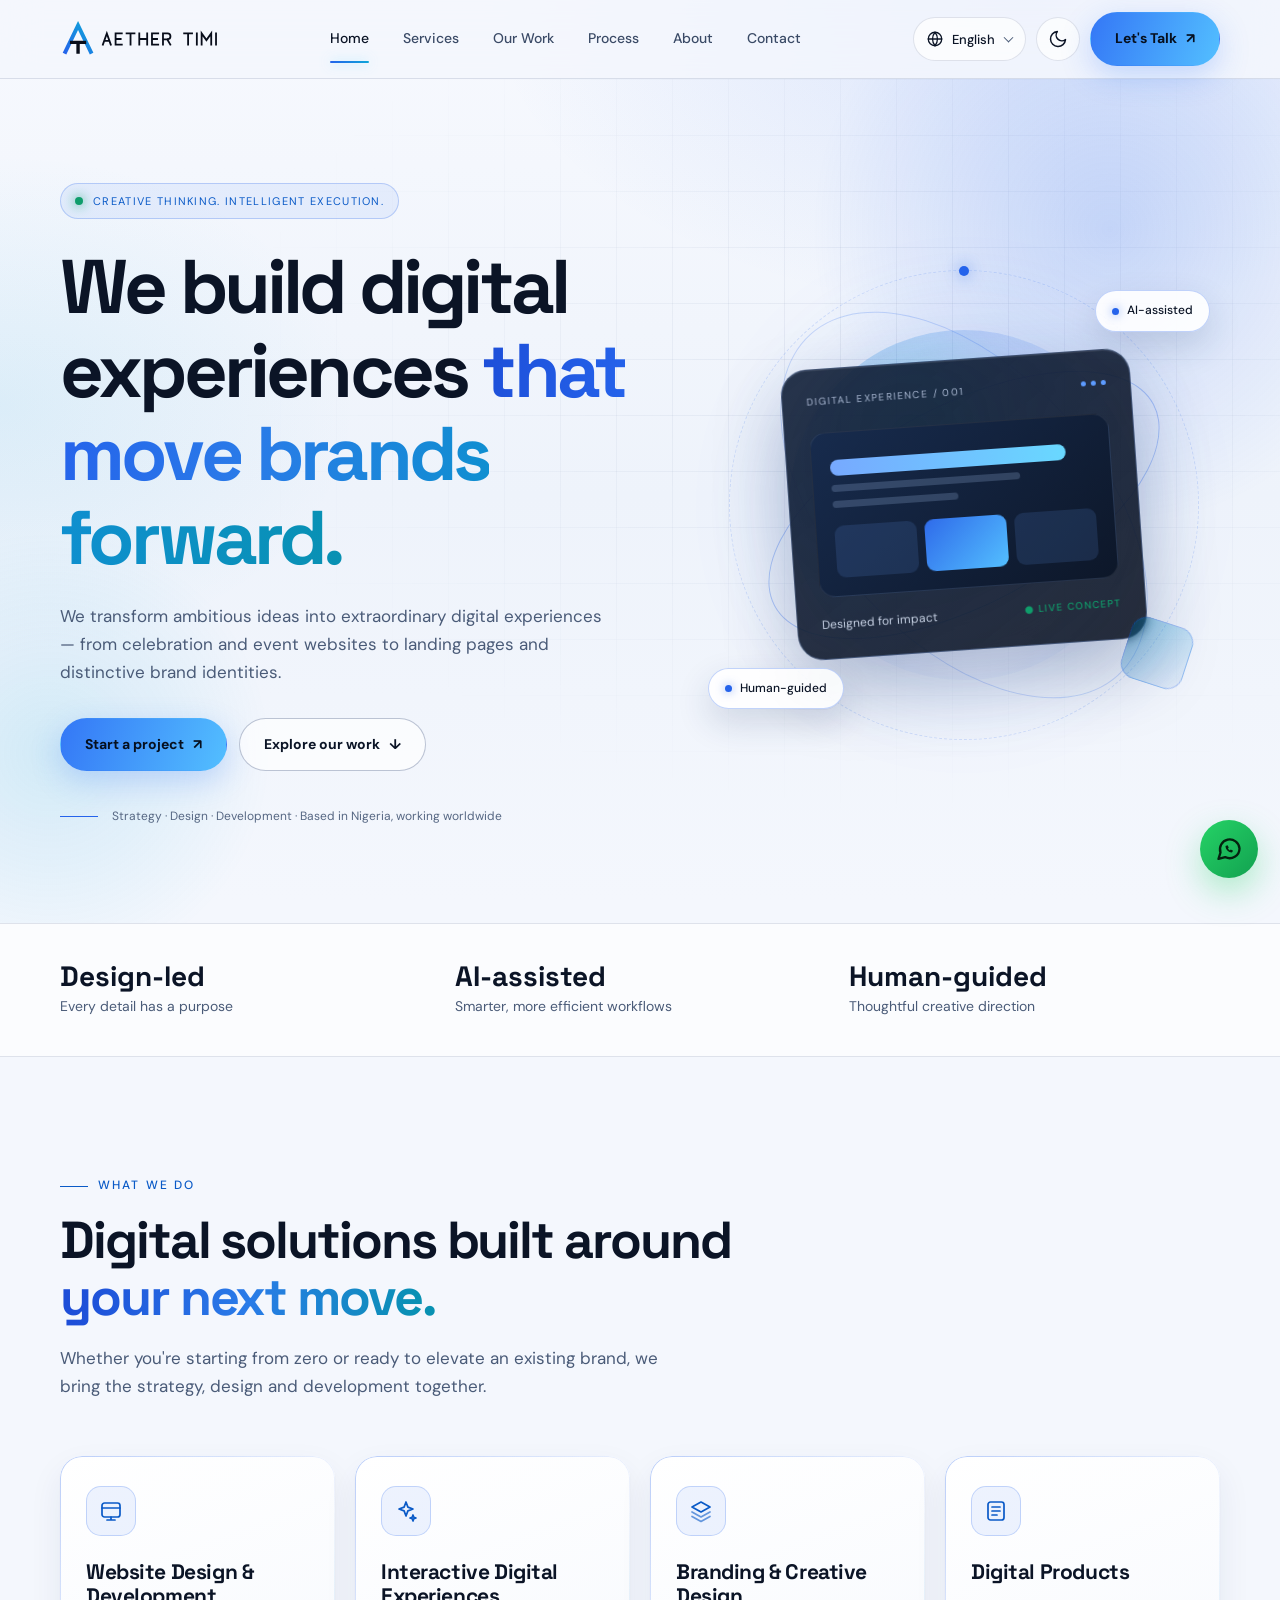
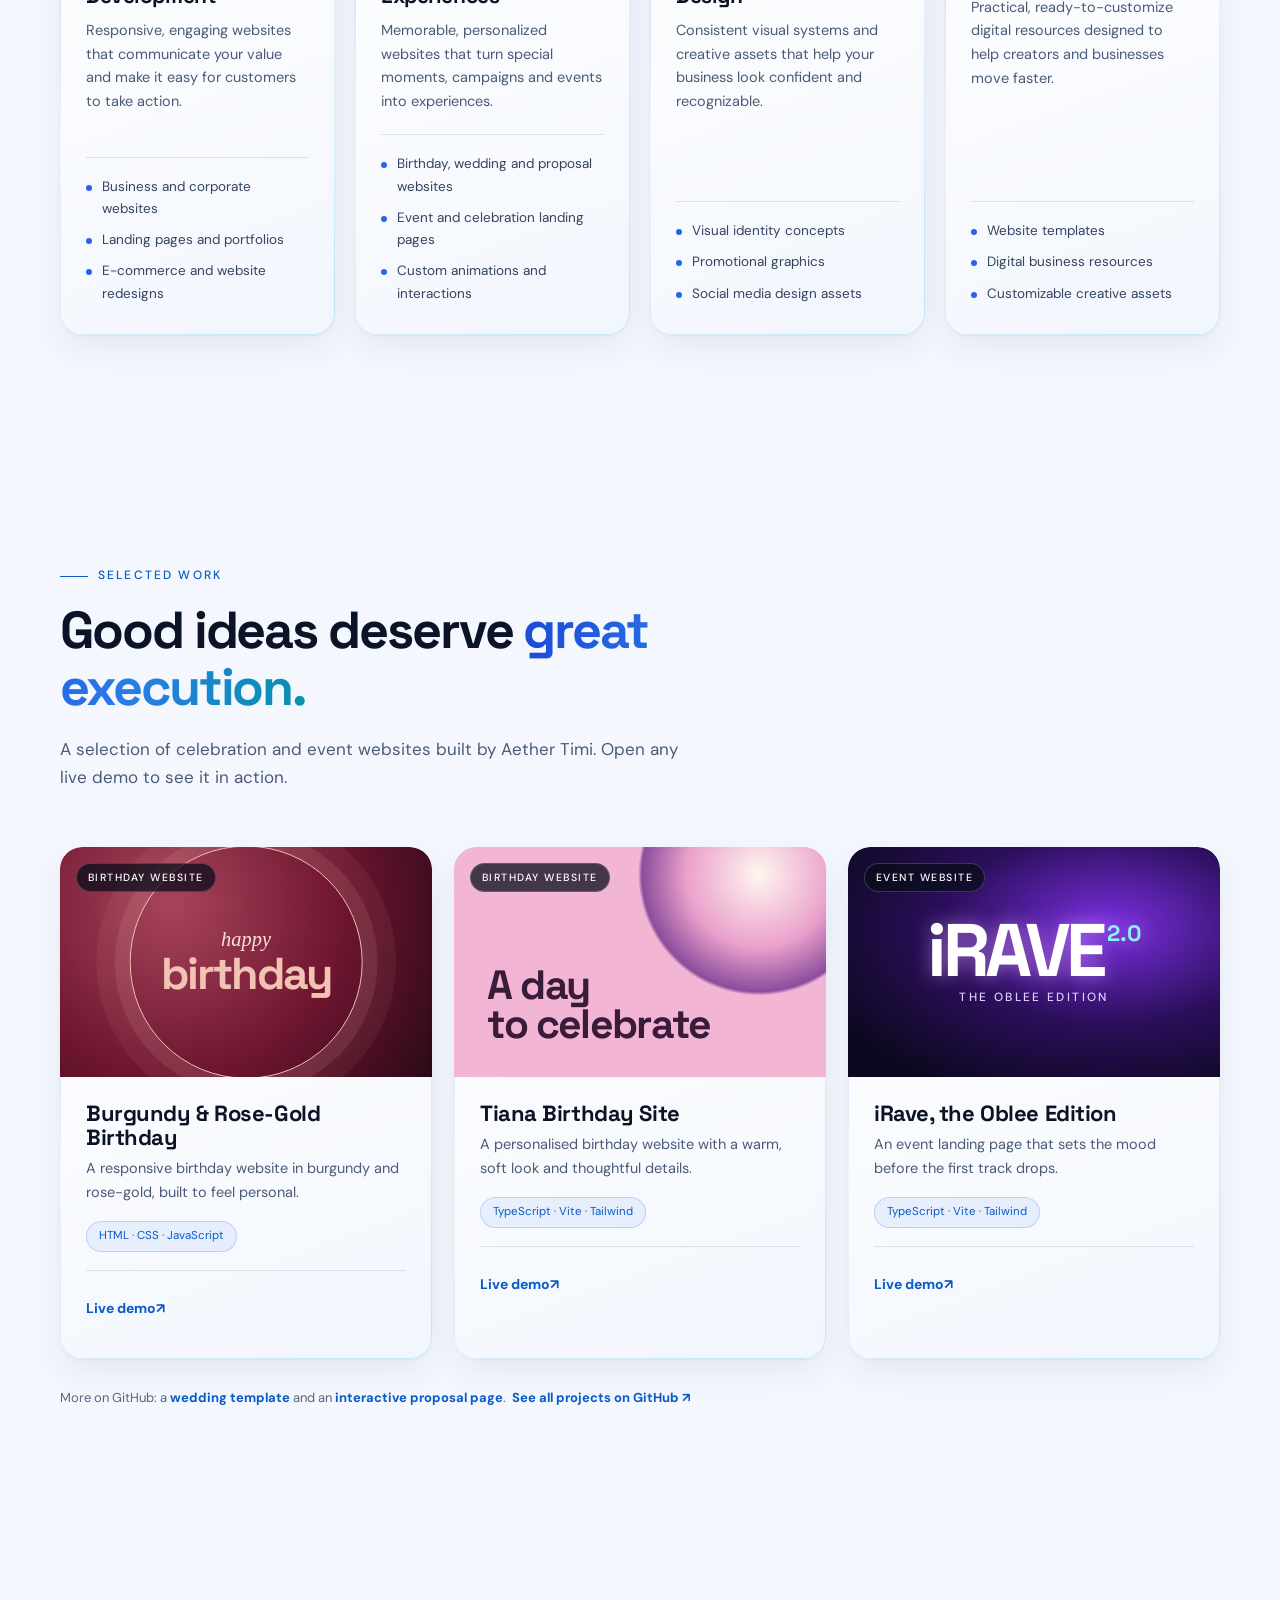
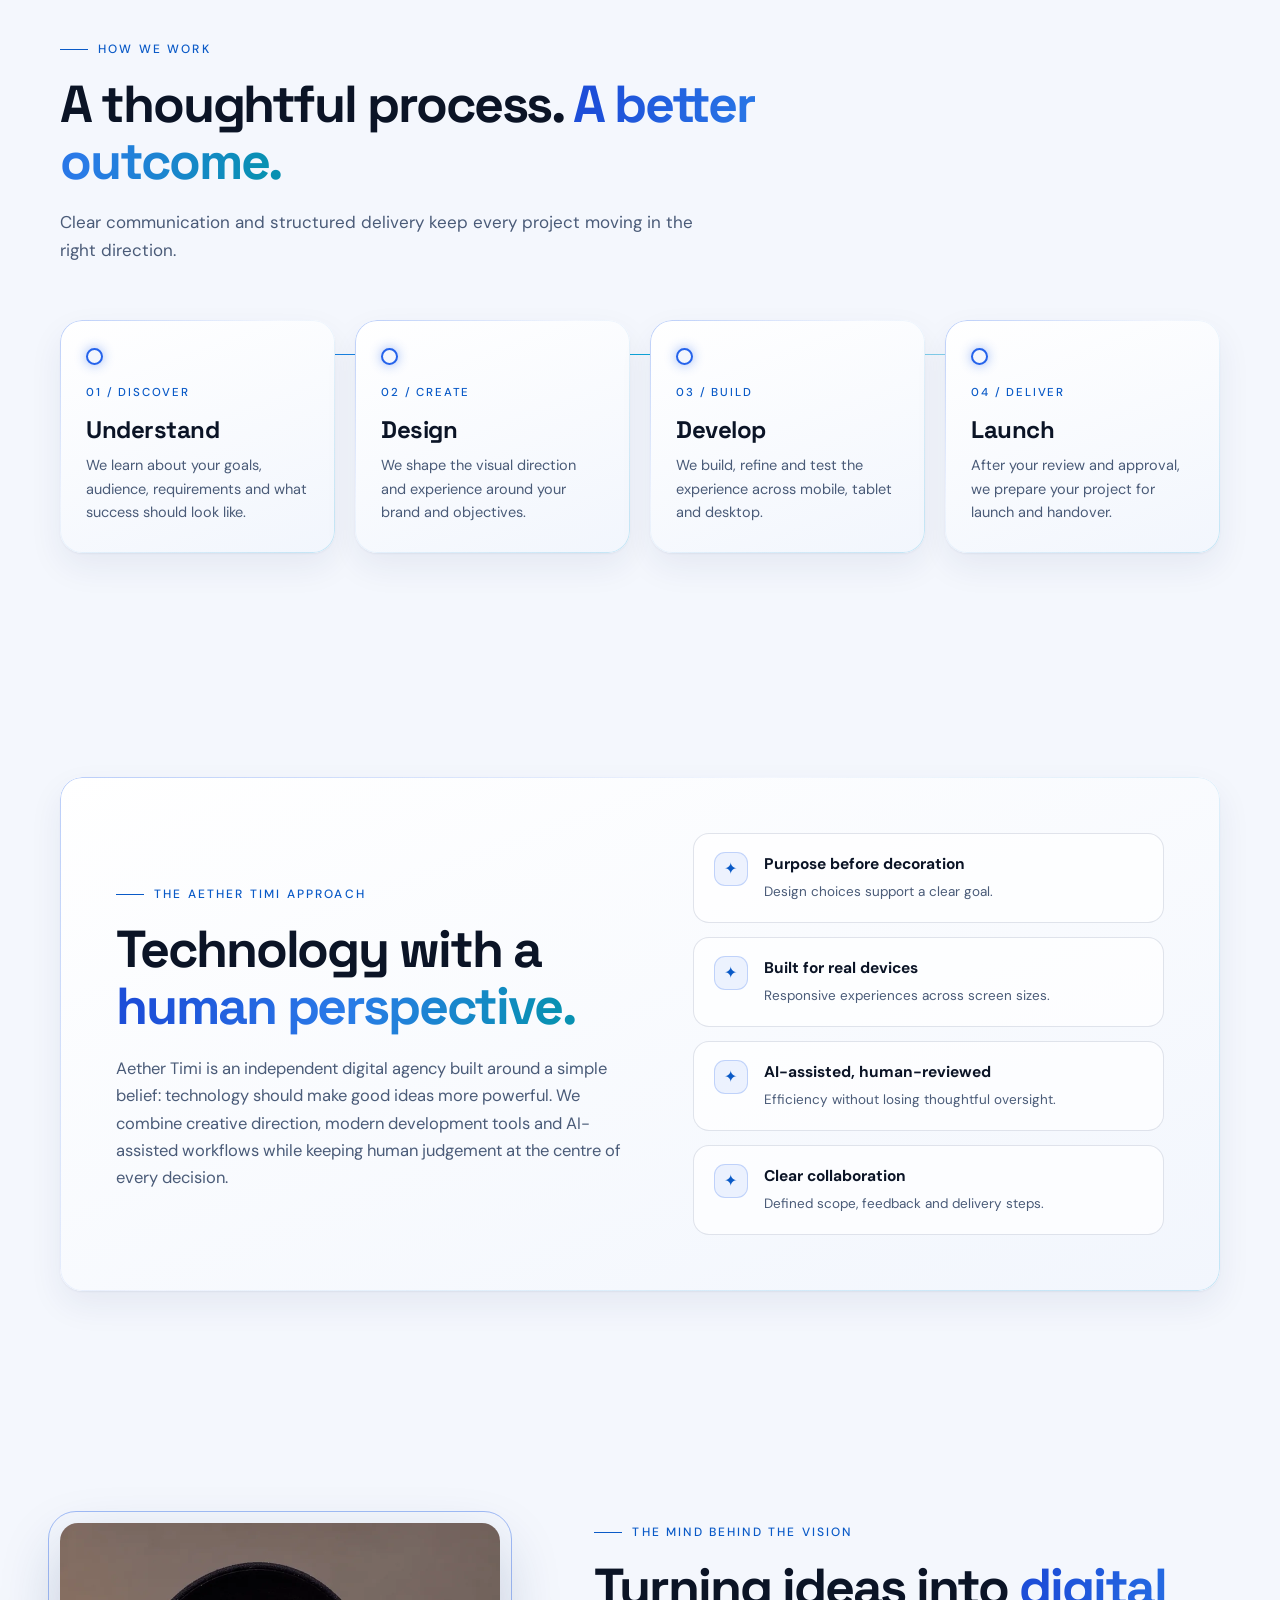
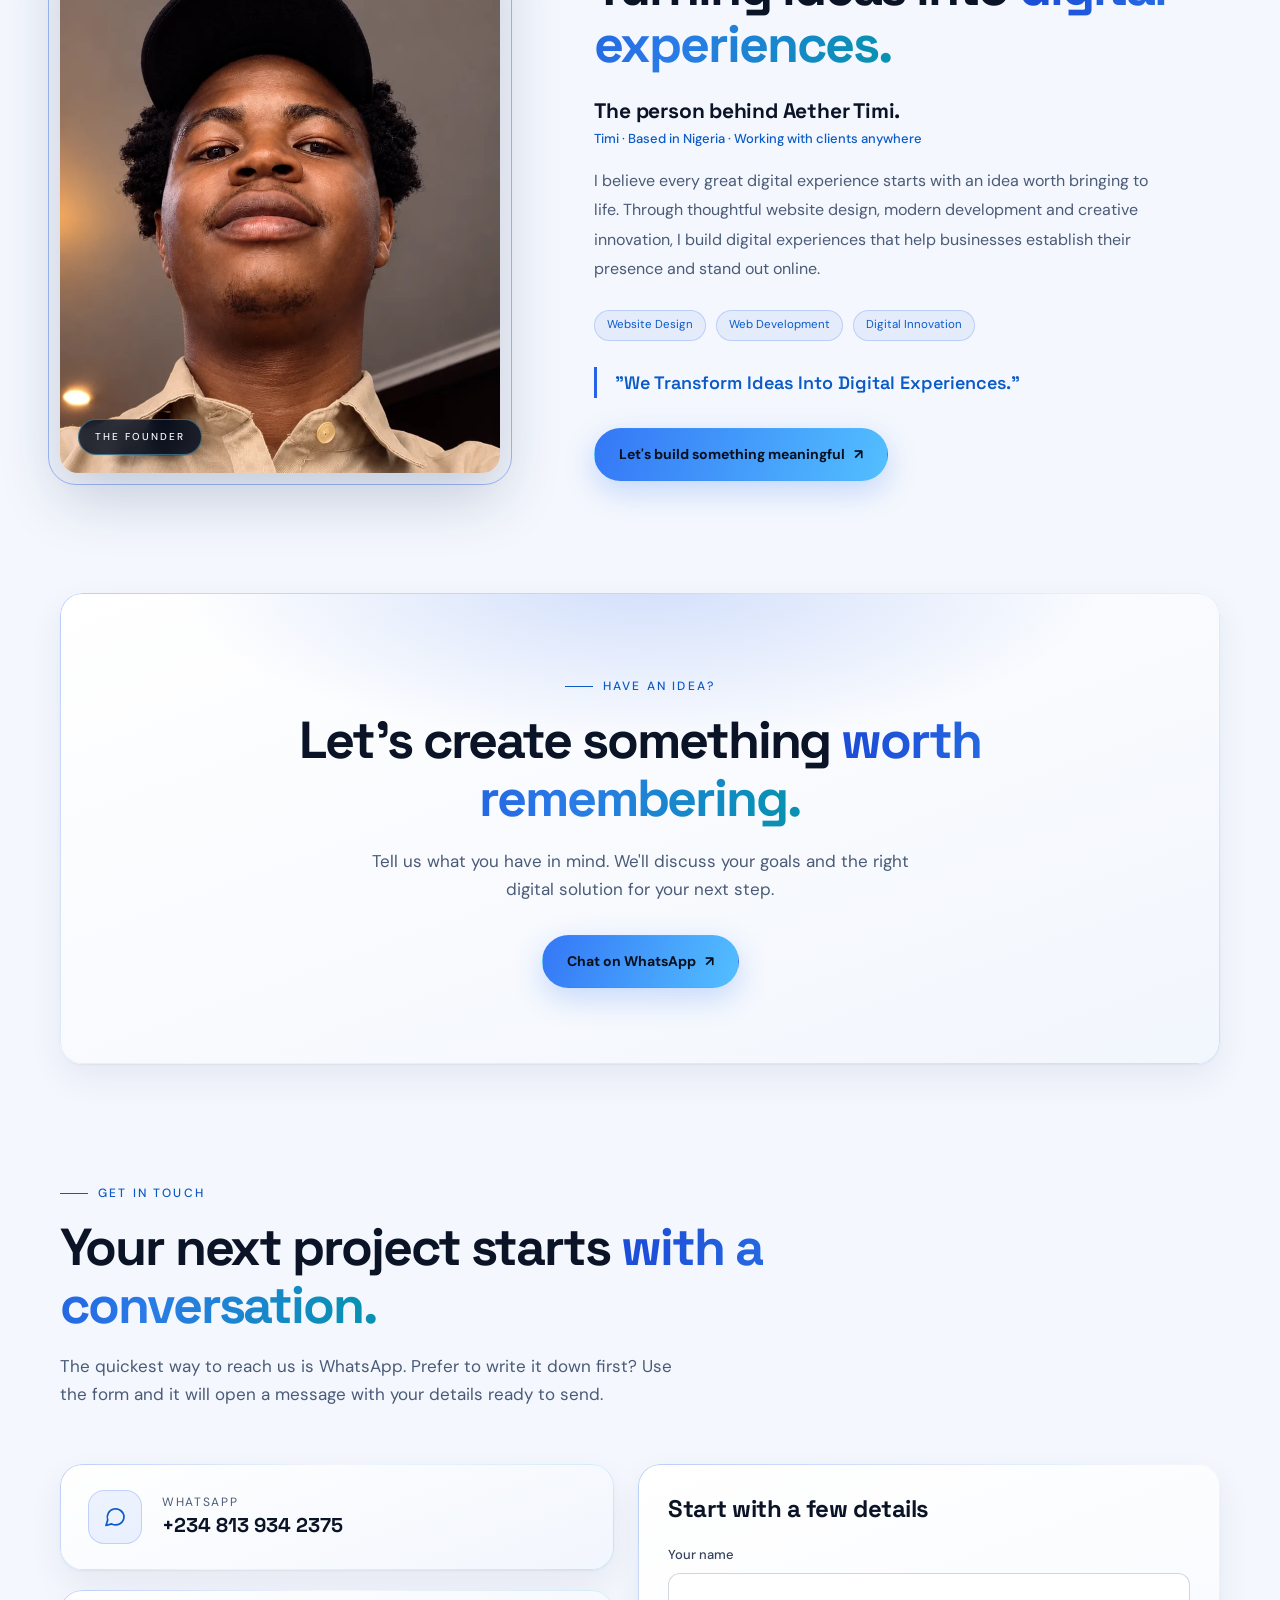
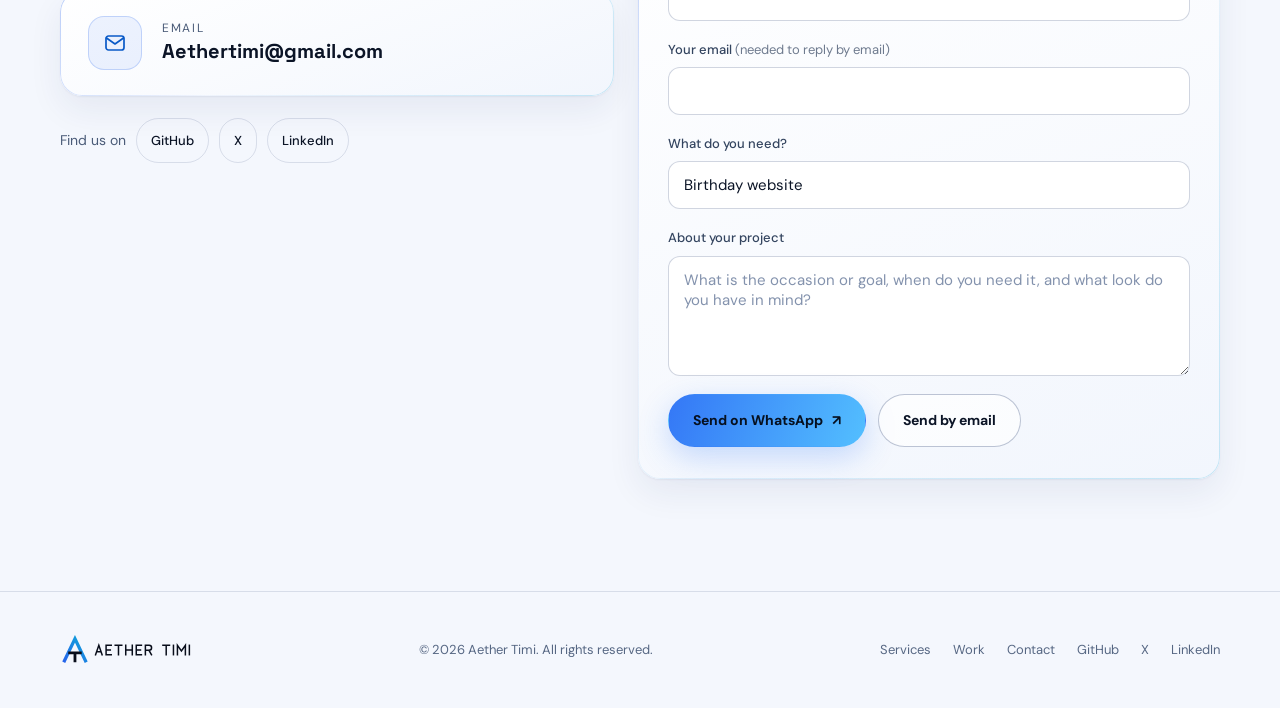
==== commit 2258756a: "Add language switcher: English, Hausa, Yoruba and Igbo Co-Authored-By: Claude Sonnet 5.5 <noreply@an" ====
--- a/index.html
+++ b/index.html
@@ -368,7 +368,7 @@
     :root[data-theme="light"] .field ::placeholder{color:#8392AD}
     :root[data-theme="light"] .form-error{color:#C0243B}
     :root[data-theme="light"] .footer-links a:hover{color:var(--accent)}
-    @media (max-width:820px){
+    @media (max-width:1020px){
       :root[data-theme="light"] .nav-links{background:#F4F7FD}
     }
 
@@ -387,6 +387,18 @@
     .founder-content blockquote{margin:0 0 30px;padding:2px 0 2px 18px;border-left:3px solid var(--blue);color:var(--accent);font:600 18px/1.5 var(--head)}
     :root[data-theme="light"] .founder-image img{box-shadow:0 24px 60px rgba(24,48,102,.22)}
     @media (max-width:900px){.founder-grid{grid-template-columns:1fr;gap:48px}.founder-image{width:min(100%,380px);margin-inline:auto}}
+
+    /* language switcher */
+    .lang{position:relative;display:inline-flex;align-items:center;height:44px}
+    .lang svg{position:absolute;left:13px;width:18px;height:18px;pointer-events:none;color:var(--text)}
+    .lang select{-webkit-appearance:none;appearance:none;height:44px;border-radius:999px;border:1px solid var(--line);background:rgba(255,255,255,.03);color:var(--text);font:500 13px var(--body);padding:0 30px 0 38px;cursor:pointer;transition:border-color .25s,background .25s}
+    .lang select:hover{border-color:var(--cyan);background:rgba(105,216,255,.08)}
+    .lang select option{background:#10192B;color:#F4F7FF}
+    .lang::after{content:"";position:absolute;right:14px;top:50%;width:6px;height:6px;border-right:1.6px solid var(--muted);border-bottom:1.6px solid var(--muted);transform:translateY(-70%) rotate(45deg);pointer-events:none}
+    :root[data-theme="light"] .lang select{background:rgba(255,255,255,.7)}
+    :root[data-theme="light"] .lang select option{background:#fff;color:#0B1426}
+    .nav-links a{white-space:nowrap}
+    @media (max-width:620px){.lang select{width:44px;padding:0;color:transparent}.lang::after{display:none}.lang svg{left:13px}}
 
     /* motion */
     .js .reveal{opacity:0;transform:translateY(34px);transition:opacity .9s var(--ease),transform .9s var(--ease);transition-delay:var(--d,0s)}
@@ -418,7 +430,7 @@
       .stats-grid{grid-template-columns:1fr;gap:18px}
       section{padding:84px 0}
     }
-    @media (max-width:820px){
+    @media (max-width:1020px){
       .menu-btn{display:block}
       .nav-cta{display:none}
       .nav-links{position:absolute;left:0;right:0;top:78px;flex-direction:column;align-items:stretch;gap:0;padding:12px 22px 22px;background:#080D1A;border-bottom:1px solid var(--line);transform:translateY(-12px);opacity:0;visibility:hidden;transition:opacity .3s,transform .3s var(--ease),visibility .3s}
@@ -450,7 +462,7 @@
   </style>
 </head>
 <body>
-  <a class="skip" href="#main">Skip to content</a>
+  <a class="skip" href="#main" data-i18n="skip">Skip to content</a>
   <div class="ambient" aria-hidden="true"></div>
   <div class="progress" id="progress" aria-hidden="true"></div>
 
@@ -458,16 +470,18 @@
     <nav class="container" aria-label="Primary">
       <a class="brand" href="#home" aria-label="Aether Timi — home"><img class="logo-dark" src="assets/logo-horizontal-dark.svg" width="157" height="36" alt="Aether Timi"><img class="logo-light" src="assets/logo-horizontal-light.svg" width="157" height="36" alt="Aether Timi"></a>
       <div class="nav-links" id="navLinks">
-        <a href="#home">Home</a><a href="#services">Services</a><a href="#work">Our Work</a><a href="#process">Process</a><a href="#about">About</a><a href="#contact">Contact</a>
+        <a href="#home" data-i18n="nav_home">Home</a><a href="#services" data-i18n="nav_services">Services</a><a href="#work" data-i18n="nav_work">Our Work</a><a href="#process" data-i18n="nav_process">Process</a><a href="#about" data-i18n="nav_about">About</a><a href="#contact" data-i18n="nav_contact">Contact</a>
         <span class="nav-ind" id="navInd" aria-hidden="true"></span>
       </div>
       <div class="nav-actions">
+      <div class="lang"><svg viewBox="0 0 24 24" fill="none" stroke="currentColor" stroke-width="1.7" stroke-linecap="round" stroke-linejoin="round" aria-hidden="true"><circle cx="12" cy="12" r="9"/><path d="M3 12h18M12 3a14 14 0 0 1 0 18M12 3a14 14 0 0 0 0 18"/></svg>
+        <select id="langSel" data-i18n-aria="lang_label" aria-label="Language"><option value="en">English</option><option value="ha">Hausa</option><option value="yo">Yorùbá</option><option value="ig">Igbo</option></select></div>
       <button class="theme-btn" id="themeBtn" type="button" aria-label="Switch to light theme" title="Switch theme">
         <svg class="i-sun" viewBox="0 0 24 24" fill="none" stroke="currentColor" stroke-width="1.8" stroke-linecap="round" stroke-linejoin="round" aria-hidden="true"><circle cx="12" cy="12" r="4"/><path d="M12 2v2M12 20v2M4.9 4.9l1.4 1.4M17.7 17.7l1.4 1.4M2 12h2M20 12h2M4.9 19.1l1.4-1.4M17.7 6.3l1.4-1.4"/></svg>
         <svg class="i-moon" viewBox="0 0 24 24" fill="none" stroke="currentColor" stroke-width="1.8" stroke-linecap="round" stroke-linejoin="round" aria-hidden="true"><path d="M21 12.8A9 9 0 1 1 11.2 3a7 7 0 0 0 9.8 9.8z"/></svg>
       </button>
-      <a class="btn btn-primary nav-cta" href="#contact">Let's Talk <span class="arr" aria-hidden="true">↗</span></a>
-      <button class="menu-btn" id="menuBtn" aria-label="Toggle navigation" aria-expanded="false" aria-controls="navLinks"><span></span><span></span><span></span></button>
+      <a class="btn btn-primary nav-cta" href="#contact" data-i18n="nav_cta">Let's Talk <span class="arr" aria-hidden="true">↗</span></a>
+      <button class="menu-btn" id="menuBtn" data-i18n-aria="menu_label" aria-label="Toggle navigation" aria-expanded="false" aria-controls="navLinks"><span></span><span></span><span></span></button>
       </div>
     </nav>
   </header>
@@ -478,67 +492,67 @@
       <div class="glow g2" data-speed="-0.08" aria-hidden="true"></div>
       <div class="container hero-grid">
         <div>
-          <div class="eyebrow rise" style="--d:0s"><span class="pulse"></span> Creative thinking. Intelligent execution.</div>
-          <h1 aria-label="We build digital experiences that move brands forward.">
+          <div class="eyebrow rise" style="--d:0s" data-i18n="eyebrow"><span class="pulse"></span> Creative thinking. Intelligent execution.</div>
+          <h1 id="h1" aria-label="We build digital experiences that move brands forward.">
             <span class="w" style="--i:0" aria-hidden="true">We</span> <span class="w" style="--i:1" aria-hidden="true">build</span> <span class="w" style="--i:2" aria-hidden="true">digital</span> <span class="w" style="--i:3" aria-hidden="true">experiences</span>
             <span class="gradient"><span class="w" style="--i:4" aria-hidden="true">that</span> <span class="w" style="--i:5" aria-hidden="true">move</span> <span class="w" style="--i:6" aria-hidden="true">brands</span> <span class="w" style="--i:7" aria-hidden="true">forward.</span></span>
           </h1>
-          <p class="hero-copy rise" style="--d:.75s">We transform ambitious ideas into extraordinary digital experiences — from celebration and event websites to landing pages and distinctive brand identities.</p>
+          <p class="hero-copy rise" style="--d:.75s" data-i18n="hero_copy">We transform ambitious ideas into extraordinary digital experiences — from celebration and event websites to landing pages and distinctive brand identities.</p>
           <div class="hero-actions rise" style="--d:.9s">
-            <a class="btn btn-primary" href="#contact">Start a project <span class="arr" aria-hidden="true">↗</span></a>
-            <a class="btn btn-outline btn-down" href="#work">Explore our work <span class="arr" aria-hidden="true">↓</span></a>
+            <a class="btn btn-primary" href="#contact" data-i18n="hero_start">Start a project <span class="arr" aria-hidden="true">↗</span></a>
+            <a class="btn btn-outline btn-down" href="#work" data-i18n="hero_explore">Explore our work <span class="arr" aria-hidden="true">↓</span></a>
           </div>
-          <div class="micro-trust rise" style="--d:1.05s"><span class="micro-line"></span> Strategy · Design · Development · Based in Nigeria, working worldwide</div>
+          <div class="micro-trust rise" style="--d:1.05s" data-i18n="micro"><span class="micro-line"></span> Strategy · Design · Development · Based in Nigeria, working worldwide</div>
         </div>
         <div class="visual rise" style="--d:.5s" role="img" aria-label="Abstract illustration of a digital interface orbiting a glowing sphere">
           <div class="orb"></div>
           <div class="orbit o1"></div><div class="orbit o2"></div><div class="orbit o3"><i></i></div>
           <div class="core-card" id="coreCard">
             <div class="tilt-inner">
-              <div class="card-top"><span>Digital experience / 001</span><span class="dots"><i></i><i></i><i></i></span></div>
+              <div class="card-top"><span data-i18n="card_top">Digital experience / 001</span><span class="dots"><i></i><i></i><i></i></span></div>
               <div class="mini-screen">
                 <div class="screen-line big"></div><div class="screen-line"></div><div class="screen-line short"></div>
                 <div class="screen-grid"><span></span><span></span><span></span></div>
               </div>
-              <div class="card-bottom"><span>Designed for impact</span><span class="status">● LIVE CONCEPT</span></div>
+              <div class="card-bottom"><span data-i18n="card_bottom">Designed for impact</span><span class="status" data-i18n="card_status">● LIVE CONCEPT</span></div>
             </div>
           </div>
-          <span class="chip c1">AI-assisted</span><span class="chip c2">Human-guided</span><span class="shard"></span>
+          <span class="chip c1" data-i18n="ai">AI-assisted</span><span class="chip c2" data-i18n="human">Human-guided</span><span class="shard"></span>
         </div>
       </div>
     </section>
 
     <div class="stats">
       <div class="container stats-grid">
-        <div class="stat reveal"><strong>Design-led</strong><span>Every detail has a purpose</span></div>
-        <div class="stat reveal" style="--d:.1s"><strong>AI-assisted</strong><span>Smarter, more efficient workflows</span></div>
-        <div class="stat reveal" style="--d:.2s"><strong>Human-guided</strong><span>Thoughtful creative direction</span></div>
+        <div class="stat reveal"><strong data-i18n="stat1">Design-led</strong><span data-i18n="stat1d">Every detail has a purpose</span></div>
+        <div class="stat reveal" style="--d:.1s"><strong data-i18n="ai">AI-assisted</strong><span data-i18n="stat2d">Smarter, more efficient workflows</span></div>
+        <div class="stat reveal" style="--d:.2s"><strong data-i18n="human">Human-guided</strong><span data-i18n="stat3d">Thoughtful creative direction</span></div>
       </div>
     </div>
 
     <section id="services">
       <div class="container">
-        <div class="section-head reveal"><div class="kicker">What we do</div><h2>Digital solutions built around <span class="gradient">your next move.</span></h2><p>Whether you're starting from zero or ready to elevate an existing brand, we bring the strategy, design and development together.</p></div>
+        <div class="section-head reveal"><div class="kicker" data-i18n="svc_k">What we do</div><h2 data-i18n="svc_h">Digital solutions built around <span class="gradient">your next move.</span></h2><p data-i18n="svc_p">Whether you're starting from zero or ready to elevate an existing brand, we bring the strategy, design and development together.</p></div>
         <div class="services-grid">
           <article class="card service tilt reveal">
             <div class="service-icon"><svg viewBox="0 0 24 24" fill="none" stroke="currentColor" stroke-width="1.7" stroke-linecap="round" stroke-linejoin="round" aria-hidden="true"><rect x="3" y="4" width="18" height="14" rx="2.5"/><path d="M3 9h18M8 21h8M12 18v3"/></svg></div>
-            <h3>Website Design &amp; Development</h3><p>Responsive, engaging websites that communicate your value and make it easy for customers to take action.</p>
-            <ul><li>Business and corporate websites</li><li>Landing pages and portfolios</li><li>E-commerce and website redesigns</li></ul>
+            <h3 data-i18n="s1h">Website Design &amp; Development</h3><p data-i18n="s1p">Responsive, engaging websites that communicate your value and make it easy for customers to take action.</p>
+            <ul><li data-i18n="s1a">Business and corporate websites</li><li data-i18n="s1b">Landing pages and portfolios</li><li data-i18n="s1c">E-commerce and website redesigns</li></ul>
           </article>
           <article class="card service tilt reveal" style="--d:.08s">
             <div class="service-icon"><svg viewBox="0 0 24 24" fill="none" stroke="currentColor" stroke-width="1.7" stroke-linecap="round" stroke-linejoin="round" aria-hidden="true"><path d="M12 3l1.9 5.1L19 10l-5.1 1.9L12 17l-1.9-5.1L5 10l5.1-1.9L12 3zM19 16l.8 2.2L22 19l-2.2.8L19 22l-.8-2.2L16 19l2.2-.8L19 16z"/></svg></div>
-            <h3>Interactive Digital Experiences</h3><p>Memorable, personalized websites that turn special moments, campaigns and events into experiences.</p>
-            <ul><li>Birthday, wedding and proposal websites</li><li>Event and celebration landing pages</li><li>Custom animations and interactions</li></ul>
+            <h3 data-i18n="s2h">Interactive Digital Experiences</h3><p data-i18n="s2p">Memorable, personalized websites that turn special moments, campaigns and events into experiences.</p>
+            <ul><li data-i18n="s2a">Birthday, wedding and proposal websites</li><li data-i18n="s2b">Event and celebration landing pages</li><li data-i18n="s2c">Custom animations and interactions</li></ul>
           </article>
           <article class="card service tilt reveal" style="--d:.16s">
             <div class="service-icon"><svg viewBox="0 0 24 24" fill="none" stroke="currentColor" stroke-width="1.7" stroke-linecap="round" stroke-linejoin="round" aria-hidden="true"><path d="M12 3l9 5-9 5-9-5 9-5z"/><path d="M3 13l9 5 9-5M3 17.5l9 5 9-5" opacity=".6"/></svg></div>
-            <h3>Branding &amp; Creative Design</h3><p>Consistent visual systems and creative assets that help your business look confident and recognizable.</p>
-            <ul><li>Visual identity concepts</li><li>Promotional graphics</li><li>Social media design assets</li></ul>
+            <h3 data-i18n="s3h">Branding &amp; Creative Design</h3><p data-i18n="s3p">Consistent visual systems and creative assets that help your business look confident and recognizable.</p>
+            <ul><li data-i18n="s3a">Visual identity concepts</li><li data-i18n="s3b">Promotional graphics</li><li data-i18n="s3c">Social media design assets</li></ul>
           </article>
           <article class="card service tilt reveal" style="--d:.24s">
             <div class="service-icon"><svg viewBox="0 0 24 24" fill="none" stroke="currentColor" stroke-width="1.7" stroke-linecap="round" stroke-linejoin="round" aria-hidden="true"><rect x="4" y="3" width="16" height="18" rx="2.5"/><path d="M8 8h8M8 12h8M8 16h5"/></svg></div>
-            <h3>Digital Products</h3><p>Practical, ready-to-customize digital resources designed to help creators and businesses move faster.</p>
-            <ul><li>Website templates</li><li>Digital business resources</li><li>Customizable creative assets</li></ul>
+            <h3 data-i18n="s4h">Digital Products</h3><p data-i18n="s4p">Practical, ready-to-customize digital resources designed to help creators and businesses move faster.</p>
+            <ul><li data-i18n="s4a">Website templates</li><li data-i18n="s4b">Digital business resources</li><li data-i18n="s4c">Customizable creative assets</li></ul>
           </article>
         </div>
       </div>
@@ -546,36 +560,36 @@
 
     <section id="work">
       <div class="container">
-        <div class="section-head reveal"><div class="kicker">Selected work</div><h2>Good ideas deserve <span class="gradient">great execution.</span></h2><p>A selection of celebration and event websites built by Aether Timi. Open any live demo to see it in action.</p></div>
+        <div class="section-head reveal"><div class="kicker" data-i18n="wk_k">Selected work</div><h2 data-i18n="wk_h">Good ideas deserve <span class="gradient">great execution.</span></h2><p data-i18n="wk_p">A selection of celebration and event websites built by Aether Timi. Open any live demo to see it in action.</p></div>
         <div class="work-grid">
           <article class="card work-card reveal">
-            <div class="work-art art-birthday"><span class="badge">Birthday website</span><div class="bgfx"></div><div class="poster"><i>happy</i><b>birthday</b></div></div>
-            <div class="work-info"><h3>Burgundy &amp; Rose-Gold Birthday</h3><p>A responsive birthday website in burgundy and rose-gold, built to feel personal.</p><span class="tag">HTML · CSS · JavaScript</span>
-              <div class="work-links"><a class="link" href="https://birthday-website-nine-coral.vercel.app/" target="_blank" rel="noopener" aria-label="Live demo of the birthday website (opens in a new tab)">Live demo <span aria-hidden="true">↗</span></a></div></div>
+            <div class="work-art art-birthday"><span class="badge" data-i18n="badge_bd">Birthday website</span><div class="bgfx"></div><div class="poster"><i>happy</i><b>birthday</b></div></div>
+            <div class="work-info"><h3 data-i18n="w1h">Burgundy &amp; Rose-Gold Birthday</h3><p data-i18n="w1p">A responsive birthday website in burgundy and rose-gold, built to feel personal.</p><span class="tag">HTML · CSS · JavaScript</span>
+              <div class="work-links"><a class="link" href="https://birthday-website-nine-coral.vercel.app/" target="_blank" rel="noopener" aria-label="Live demo of the birthday website (opens in a new tab)" data-i18n="live">Live demo <span aria-hidden="true">↗</span></a></div></div>
           </article>
           <article class="card work-card reveal" style="--d:.1s">
-            <div class="work-art art-tiana"><span class="badge">Birthday website</span><div class="bgfx"></div><div class="poster"><b>A day<br>to celebrate</b></div></div>
-            <div class="work-info"><h3>Tiana Birthday Site</h3><p>A personalised birthday website with a warm, soft look and thoughtful details.</p><span class="tag">TypeScript · Vite · Tailwind</span>
-              <div class="work-links"><a class="link" href="https://tiana-template.vercel.app/" target="_blank" rel="noopener" aria-label="Live demo of the Tiana birthday site (opens in a new tab)">Live demo <span aria-hidden="true">↗</span></a></div></div>
+            <div class="work-art art-tiana"><span class="badge" data-i18n="badge_bd">Birthday website</span><div class="bgfx"></div><div class="poster"><b>A day<br>to celebrate</b></div></div>
+            <div class="work-info"><h3 data-i18n="w2h">Tiana Birthday Site</h3><p data-i18n="w2p">A personalised birthday website with a warm, soft look and thoughtful details.</p><span class="tag">TypeScript · Vite · Tailwind</span>
+              <div class="work-links"><a class="link" href="https://tiana-template.vercel.app/" target="_blank" rel="noopener" aria-label="Live demo of the Tiana birthday site (opens in a new tab)" data-i18n="live">Live demo <span aria-hidden="true">↗</span></a></div></div>
           </article>
           <article class="card work-card reveal" style="--d:.2s">
-            <div class="work-art art-rave"><span class="badge">Event website</span><div class="bgfx"></div><div class="poster"><b>iRAVE<em>2.0</em></b><small>THE OBLEE EDITION</small></div></div>
-            <div class="work-info"><h3>iRave, the Oblee Edition</h3><p>An event landing page that sets the mood before the first track drops.</p><span class="tag">TypeScript · Vite · Tailwind</span>
-              <div class="work-links"><a class="link" href="https://rave-template.vercel.app/" target="_blank" rel="noopener" aria-label="Live demo of the rave event site (opens in a new tab)">Live demo <span aria-hidden="true">↗</span></a></div></div>
+            <div class="work-art art-rave"><span class="badge" data-i18n="badge_ev">Event website</span><div class="bgfx"></div><div class="poster"><b>iRAVE<em>2.0</em></b><small>THE OBLEE EDITION</small></div></div>
+            <div class="work-info"><h3 data-i18n="w3h">iRave, the Oblee Edition</h3><p data-i18n="w3p">An event landing page that sets the mood before the first track drops.</p><span class="tag">TypeScript · Vite · Tailwind</span>
+              <div class="work-links"><a class="link" href="https://rave-template.vercel.app/" target="_blank" rel="noopener" aria-label="Live demo of the rave event site (opens in a new tab)" data-i18n="live">Live demo <span aria-hidden="true">↗</span></a></div></div>
           </article>
         </div>
-        <p class="work-note reveal">More on GitHub: a <a class="link" href="https://github.com/aethertimi-ctrl/wedding-template" target="_blank" rel="noopener">wedding template</a> and an <a class="link" href="https://github.com/aethertimi-ctrl/a-proposal-for-prince-" target="_blank" rel="noopener">interactive proposal page</a>. &nbsp;<a class="link" href="https://github.com/aethertimi-ctrl" target="_blank" rel="noopener">See all projects on GitHub <span aria-hidden="true">↗</span></a></p>
+        <p class="work-note reveal" data-i18n="wk_note">More on GitHub: a <a class="link" href="https://github.com/aethertimi-ctrl/wedding-template" target="_blank" rel="noopener">wedding template</a> and an <a class="link" href="https://github.com/aethertimi-ctrl/a-proposal-for-prince-" target="_blank" rel="noopener">interactive proposal page</a>. &nbsp;<a class="link" href="https://github.com/aethertimi-ctrl" target="_blank" rel="noopener">See all projects on GitHub <span aria-hidden="true">↗</span></a></p>
       </div>
     </section>
 
     <section id="process">
       <div class="container">
-        <div class="section-head reveal"><div class="kicker">How we work</div><h2>A thoughtful process. <span class="gradient">A better outcome.</span></h2><p>Clear communication and structured delivery keep every project moving in the right direction.</p></div>
+        <div class="section-head reveal"><div class="kicker" data-i18n="pr_k">How we work</div><h2 data-i18n="pr_h">A thoughtful process. <span class="gradient">A better outcome.</span></h2><p data-i18n="pr_p">Clear communication and structured delivery keep every project moving in the right direction.</p></div>
         <div class="process-grid reveal">
-          <div class="card step"><div class="step-num">01 / DISCOVER</div><h3>Understand</h3><p>We learn about your goals, audience, requirements and what success should look like.</p></div>
-          <div class="card step"><div class="step-num">02 / CREATE</div><h3>Design</h3><p>We shape the visual direction and experience around your brand and objectives.</p></div>
-          <div class="card step"><div class="step-num">03 / BUILD</div><h3>Develop</h3><p>We build, refine and test the experience across mobile, tablet and desktop.</p></div>
-          <div class="card step"><div class="step-num">04 / DELIVER</div><h3>Launch</h3><p>After your review and approval, we prepare your project for launch and handover.</p></div>
+          <div class="card step"><div class="step-num" data-i18n="st1n">01 / DISCOVER</div><h3 data-i18n="st1h">Understand</h3><p data-i18n="st1p">We learn about your goals, audience, requirements and what success should look like.</p></div>
+          <div class="card step"><div class="step-num" data-i18n="st2n">02 / CREATE</div><h3 data-i18n="st2h">Design</h3><p data-i18n="st2p">We shape the visual direction and experience around your brand and objectives.</p></div>
+          <div class="card step"><div class="step-num" data-i18n="st3n">03 / BUILD</div><h3 data-i18n="st3h">Develop</h3><p data-i18n="st3p">We build, refine and test the experience across mobile, tablet and desktop.</p></div>
+          <div class="card step"><div class="step-num" data-i18n="st4n">04 / DELIVER</div><h3 data-i18n="st4h">Launch</h3><p data-i18n="st4p">After your review and approval, we prepare your project for launch and handover.</p></div>
         </div>
       </div>
     </section>
@@ -583,13 +597,13 @@
     <section id="about">
       <div class="container">
         <div class="card about-panel reveal">
-          <div><div class="kicker">The Aether Timi approach</div><h2>Technology with a <span class="gradient">human perspective.</span></h2>
-            <p>Aether Timi is an independent digital agency built around a simple belief: technology should make good ideas more powerful. We combine creative direction, modern development tools and AI-assisted workflows while keeping human judgement at the centre of every decision.</p></div>
+          <div><div class="kicker" data-i18n="ab_k">The Aether Timi approach</div><h2 data-i18n="ab_h">Technology with a <span class="gradient">human perspective.</span></h2>
+            <p data-i18n="ab_p">Aether Timi is an independent digital agency built around a simple belief: technology should make good ideas more powerful. We combine creative direction, modern development tools and AI-assisted workflows while keeping human judgement at the centre of every decision.</p></div>
           <div class="principles">
-            <div class="principle"><span class="check" aria-hidden="true">✦</span><div><strong>Purpose before decoration</strong><span class="d">Design choices support a clear goal.</span></div></div>
-            <div class="principle"><span class="check" aria-hidden="true">✦</span><div><strong>Built for real devices</strong><span class="d">Responsive experiences across screen sizes.</span></div></div>
-            <div class="principle"><span class="check" aria-hidden="true">✦</span><div><strong>AI-assisted, human-reviewed</strong><span class="d">Efficiency without losing thoughtful oversight.</span></div></div>
-            <div class="principle"><span class="check" aria-hidden="true">✦</span><div><strong>Clear collaboration</strong><span class="d">Defined scope, feedback and delivery steps.</span></div></div>
+            <div class="principle"><span class="check" aria-hidden="true">✦</span><div><strong data-i18n="pc1">Purpose before decoration</strong><span class="d" data-i18n="pc1d">Design choices support a clear goal.</span></div></div>
+            <div class="principle"><span class="check" aria-hidden="true">✦</span><div><strong data-i18n="pc2">Built for real devices</strong><span class="d" data-i18n="pc2d">Responsive experiences across screen sizes.</span></div></div>
+            <div class="principle"><span class="check" aria-hidden="true">✦</span><div><strong data-i18n="pc3">AI-assisted, human-reviewed</strong><span class="d" data-i18n="pc3d">Efficiency without losing thoughtful oversight.</span></div></div>
+            <div class="principle"><span class="check" aria-hidden="true">✦</span><div><strong data-i18n="pc4">Clear collaboration</strong><span class="d" data-i18n="pc4d">Defined scope, feedback and delivery steps.</span></div></div>
           </div>
         </div>
       </div>
@@ -599,17 +613,17 @@
       <div class="container founder-grid">
         <figure class="founder-image reveal">
           <img src="assets/founder-portrait.webp" width="880" height="1100" alt="Timi, founder of Aether Timi" loading="lazy" decoding="async">
-          <figcaption class="image-label">The Founder</figcaption>
+          <figcaption class="image-label" data-i18n="fd_label">The Founder</figcaption>
         </figure>
         <div class="founder-content reveal" style="--d:.12s">
-          <div class="kicker">The mind behind the vision</div>
-          <h2 id="founder-title">Turning ideas into <span class="gradient">digital experiences.</span></h2>
-          <h3>The person behind Aether Timi.</h3>
-          <p class="founder-meta">Timi · Based in Nigeria · Working with clients anywhere</p>
-          <p class="founder-copy">I believe every great digital experience starts with an idea worth bringing to life. Through thoughtful website design, modern development and creative innovation, I build digital experiences that help businesses establish their presence and stand out online.</p>
-          <div class="founder-skills"><span class="tag">Website Design</span><span class="tag">Web Development</span><span class="tag">Digital Innovation</span></div>
-          <blockquote>"We Transform Ideas Into Digital Experiences."</blockquote>
-          <a class="btn btn-primary" href="#contact">Let's build something meaningful <span class="arr" aria-hidden="true">↗</span></a>
+          <div class="kicker" data-i18n="fd_k">The mind behind the vision</div>
+          <h2 id="founder-title" data-i18n="fd_h">Turning ideas into <span class="gradient">digital experiences.</span></h2>
+          <h3 data-i18n="fd_h3">The person behind Aether Timi.</h3>
+          <p class="founder-meta" data-i18n="fd_meta">Timi · Based in Nigeria · Working with clients anywhere</p>
+          <p class="founder-copy" data-i18n="fd_copy">I believe every great digital experience starts with an idea worth bringing to life. Through thoughtful website design, modern development and creative innovation, I build digital experiences that help businesses establish their presence and stand out online.</p>
+          <div class="founder-skills"><span class="tag" data-i18n="fd_t1">Website Design</span><span class="tag" data-i18n="fd_t2">Web Development</span><span class="tag" data-i18n="fd_t3">Digital Innovation</span></div>
+          <blockquote data-i18n="fd_q">"We Transform Ideas Into Digital Experiences."</blockquote>
+          <a class="btn btn-primary" href="#contact" data-i18n="fd_btn">Let's build something meaningful <span class="arr" aria-hidden="true">↗</span></a>
         </div>
       </div>
     </section>
@@ -617,15 +631,15 @@
 
     <section style="padding-top:0">
       <div class="container">
-        <div class="card cta reveal"><div class="kicker">Have an idea?</div><h2>Let's create something <span class="gradient">worth remembering.</span></h2>
-          <p>Tell us what you have in mind. We'll discuss your goals and the right digital solution for your next step.</p>
-          <a class="btn btn-primary" href="https://wa.me/2348139342375?text=Hello%20Aether%20Timi%2C%20I%27d%20like%20to%20discuss%20a%20project." target="_blank" rel="noopener">Chat on WhatsApp <span class="arr" aria-hidden="true">↗</span></a></div>
+        <div class="card cta reveal"><div class="kicker" data-i18n="cta_k">Have an idea?</div><h2 data-i18n="cta_h">Let's create something <span class="gradient">worth remembering.</span></h2>
+          <p data-i18n="cta_p">Tell us what you have in mind. We'll discuss your goals and the right digital solution for your next step.</p>
+          <a class="btn btn-primary" href="https://wa.me/2348139342375?text=Hello%20Aether%20Timi%2C%20I%27d%20like%20to%20discuss%20a%20project." target="_blank" rel="noopener" data-i18n="cta_btn">Chat on WhatsApp <span class="arr" aria-hidden="true">↗</span></a></div>
       </div>
     </section>
 
     <section id="contact" style="padding-top:0">
       <div class="container">
-        <div class="section-head reveal"><div class="kicker">Get in touch</div><h2>Your next project starts <span class="gradient">with a conversation.</span></h2><p>The quickest way to reach us is WhatsApp. Prefer to write it down first? Use the form and it will open a message with your details ready to send.</p></div>
+        <div class="section-head reveal"><div class="kicker" data-i18n="ct_k">Get in touch</div><h2 data-i18n="ct_h">Your next project starts <span class="gradient">with a conversation.</span></h2><p data-i18n="ct_p">The quickest way to reach us is WhatsApp. Prefer to write it down first? Use the form and it will open a message with your details ready to send.</p></div>
         <div class="contact-layout">
           <div class="contact-side">
             <div class="contact-grid">
@@ -636,18 +650,18 @@
                 <span class="contact-icon"><svg viewBox="0 0 24 24" fill="none" stroke="currentColor" stroke-width="1.7" stroke-linecap="round" stroke-linejoin="round" aria-hidden="true"><rect x="3" y="5" width="18" height="14" rx="2.5"/><path d="M3.5 7l8.5 6 8.5-6"/></svg></span>
                 <span><small>Email</small><strong>Aethertimi@gmail.com</strong></span></a>
             </div>
-            <p class="social reveal"><span>Find us on</span><a href="https://github.com/aethertimi-ctrl" target="_blank" rel="noopener">GitHub</a><a href="https://x.com/AetherTimi" target="_blank" rel="noopener">X</a><a href="https://www.linkedin.com/in/aether-timi" target="_blank" rel="noopener">LinkedIn</a></p>
+            <p class="social reveal"><span data-i18n="ct_social">Find us on</span><a href="https://github.com/aethertimi-ctrl" target="_blank" rel="noopener">GitHub</a><a href="https://x.com/AetherTimi" target="_blank" rel="noopener">X</a><a href="https://www.linkedin.com/in/aether-timi" target="_blank" rel="noopener">LinkedIn</a></p>
           </div>
           <form class="card form reveal" id="project-form" novalidate>
-            <h3>Start with a few details</h3>
-            <div class="field"><label for="f-name">Your name</label><input id="f-name" name="name" type="text" autocomplete="name" required></div>
-            <div class="field"><label for="f-email">Your email <span class="opt">(needed to reply by email)</span></label><input id="f-email" name="email" type="email" autocomplete="email" inputmode="email"></div>
-            <div class="field"><label for="f-service">What do you need?</label>
-              <select id="f-service" name="service"><option>Birthday website</option><option>Wedding website</option><option>Proposal page</option><option>Event or landing page</option><option>Business website</option><option>Branding &amp; design</option><option>Something else</option></select></div>
-            <div class="field"><label for="f-msg">About your project</label><textarea id="f-msg" name="message" required placeholder="What is the occasion or goal, when do you need it, and what look do you have in mind?"></textarea></div>
-            <div class="form-actions"><button class="btn btn-primary" type="submit">Send on WhatsApp <span class="arr" aria-hidden="true">↗</span></button><button class="btn btn-outline" type="button" id="send-email">Send by email</button></div>
+            <h3 data-i18n="fm_h">Start with a few details</h3>
+            <div class="field"><label for="f-name" data-i18n="fm_name">Your name</label><input id="f-name" name="name" type="text" autocomplete="name" required></div>
+            <div class="field"><label for="f-email" data-i18n="fm_email">Your email <span class="opt">(needed to reply by email)</span></label><input id="f-email" name="email" type="email" autocomplete="email" inputmode="email"></div>
+            <div class="field"><label for="f-service" data-i18n="fm_need">What do you need?</label>
+              <select id="f-service" name="service"><option value="Birthday website" data-i18n="o1">Birthday website</option><option value="Wedding website" data-i18n="o2">Wedding website</option><option value="Proposal page" data-i18n="o3">Proposal page</option><option value="Event or landing page" data-i18n="o4">Event or landing page</option><option value="Business website" data-i18n="o5">Business website</option><option value="Branding &amp; design" data-i18n="o6">Branding &amp; design</option><option value="Something else" data-i18n="o7">Something else</option></select></div>
+            <div class="field"><label for="f-msg" data-i18n="fm_about">About your project</label><textarea id="f-msg" name="message" required data-i18n-ph="ph_msg" placeholder="What is the occasion or goal, when do you need it, and what look do you have in mind?"></textarea></div>
+            <div class="form-actions"><button class="btn btn-primary" type="submit" data-i18n="fm_wa">Send on WhatsApp <span class="arr" aria-hidden="true">↗</span></button><button class="btn btn-outline" type="button" id="send-email" data-i18n="fm_mail">Send by email</button></div>
             <input class="trap" type="text" name="_gotcha" tabindex="-1" autocomplete="off" aria-hidden="true">
-            <p class="form-error" role="alert" hidden>Please add your name and a short note before sending.</p>
+            <p class="form-error" role="alert" hidden data-i18n="fm_err">Please add your name and a short note before sending.</p>
             <p class="form-status" role="status" aria-live="polite" hidden></p>
           </form>
         </div>
@@ -658,8 +672,8 @@
   <footer>
     <div class="container footer-inner">
       <a class="brand" href="#home" aria-label="Aether Timi — back to top"><img class="logo-dark" src="assets/logo-horizontal-dark.svg" width="131" height="30" alt="Aether Timi" loading="lazy"><img class="logo-light" src="assets/logo-horizontal-light.svg" width="131" height="30" alt="Aether Timi" loading="lazy"></a>
-      <span>© <span id="year">2026</span> Aether Timi. All rights reserved.</span>
-      <div class="footer-links"><a href="#services">Services</a><a href="#work">Work</a><a href="#contact">Contact</a><a href="https://github.com/aethertimi-ctrl" target="_blank" rel="noopener">GitHub</a><a href="https://x.com/AetherTimi" target="_blank" rel="noopener">X</a><a href="https://www.linkedin.com/in/aether-timi" target="_blank" rel="noopener">LinkedIn</a></div>
+      <span data-i18n="ft_copy">© <span id="year">2026</span> Aether Timi. All rights reserved.</span>
+      <div class="footer-links"><a href="#services" data-i18n="nav_services">Services</a><a href="#work" data-i18n="ft_work">Work</a><a href="#contact" data-i18n="nav_contact">Contact</a><a href="https://github.com/aethertimi-ctrl" target="_blank" rel="noopener">GitHub</a><a href="https://x.com/AetherTimi" target="_blank" rel="noopener">X</a><a href="https://www.linkedin.com/in/aether-timi" target="_blank" rel="noopener">LinkedIn</a></div>
     </div>
   </footer>
 
@@ -679,14 +693,15 @@
 
       /* theme toggle: follows the system until the visitor chooses */
       var root = document.documentElement, themeBtn = $('#themeBtn'), themeMeta = $('meta[name="theme-color"]');
-      function applyTheme(t, animate){
+      function applyTheme(mode, animate){
         if (animate && !reduce) { root.classList.add('theme-anim'); setTimeout(function(){ root.classList.remove('theme-anim'); }, 450); }
-        root.setAttribute('data-theme', t);
-        if (themeMeta) themeMeta.setAttribute('content', t === 'light' ? '#F4F7FD' : '#080D1A');
+        root.setAttribute('data-theme', mode);
+        if (themeMeta) themeMeta.setAttribute('content', mode === 'light' ? '#F4F7FD' : '#080D1A');
         if (themeBtn) {
-          var next = t === 'light' ? 'dark' : 'light';
-          themeBtn.setAttribute('aria-label', 'Switch to ' + next + ' theme');
-          themeBtn.setAttribute('title', 'Switch to ' + next + ' theme');
+          var next = mode === 'light' ? 'dark' : 'light';
+          var lab = I18N ? t('theme_' + next) : 'Switch to ' + next + ' theme';
+          themeBtn.setAttribute('aria-label', lab);
+          themeBtn.setAttribute('title', lab);
         }
       }
       applyTheme(root.getAttribute('data-theme') || 'dark', false);
@@ -721,7 +736,7 @@
       /* animated nav indicator + scroll spy */
       var ind = $('#navInd'), links = $$('a', navLinks);
       function moveInd(a){
-        if(!a || window.innerWidth<=820){return;}
+        if(!a || window.innerWidth<=1020){return;}
         var pr = navLinks.getBoundingClientRect(), r = a.getBoundingClientRect();
         ind.style.width = (r.width-28)+'px';
         ind.style.transform = 'translateX('+(r.left-pr.left+14)+'px)';
@@ -764,6 +779,45 @@
       }
       addEventListener('scroll', onScroll, {passive:true}); onScroll();
 
+
+      /* language switcher */
+      var I18N = {"en": {"skip": "Skip to content", "nav_home": "Home", "nav_services": "Services", "nav_work": "Our Work", "nav_process": "Process", "nav_about": "About", "nav_contact": "Contact", "nav_cta": "Let's Talk <span class=\"arr\" aria-hidden=\"true\">↗</span>", "eyebrow": "<span class=\"pulse\"></span> Creative thinking. Intelligent execution.", "hero_copy": "We transform ambitious ideas into extraordinary digital experiences — from celebration and event websites to landing pages and distinctive brand identities.", "hero_start": "Start a project <span class=\"arr\" aria-hidden=\"true\">↗</span>", "hero_explore": "Explore our work <span class=\"arr\" aria-hidden=\"true\">↓</span>", "micro": "<span class=\"micro-line\"></span> Strategy · Design · Development · Based in Nigeria, working worldwide", "card_top": "Digital experience / 001", "card_bottom": "Designed for impact", "card_status": "● LIVE CONCEPT", "ai": "AI-assisted", "human": "Human-guided", "stat1": "Design-led", "stat1d": "Every detail has a purpose", "stat2d": "Smarter, more efficient workflows", "stat3d": "Thoughtful creative direction", "svc_k": "What we do", "svc_h": "Digital solutions built around <span class=\"gradient\">your next move.</span>", "svc_p": "Whether you're starting from zero or ready to elevate an existing brand, we bring the strategy, design and development together.", "s1h": "Website Design &amp; Development", "s1p": "Responsive, engaging websites that communicate your value and make it easy for customers to take action.", "s1a": "Business and corporate websites", "s1b": "Landing pages and portfolios", "s1c": "E-commerce and website redesigns", "s2h": "Interactive Digital Experiences", "s2p": "Memorable, personalized websites that turn special moments, campaigns and events into experiences.", "s2a": "Birthday, wedding and proposal websites", "s2b": "Event and celebration landing pages", "s2c": "Custom animations and interactions", "s3h": "Branding &amp; Creative Design", "s3p": "Consistent visual systems and creative assets that help your business look confident and recognizable.", "s3a": "Visual identity concepts", "s3b": "Promotional graphics", "s3c": "Social media design assets", "s4h": "Digital Products", "s4p": "Practical, ready-to-customize digital resources designed to help creators and businesses move faster.", "s4a": "Website templates", "s4b": "Digital business resources", "s4c": "Customizable creative assets", "wk_k": "Selected work", "wk_h": "Good ideas deserve <span class=\"gradient\">great execution.</span>", "wk_p": "A selection of celebration and event websites built by Aether Timi. Open any live demo to see it in action.", "badge_bd": "Birthday website", "badge_ev": "Event website", "w1h": "Burgundy &amp; Rose-Gold Birthday", "w1p": "A responsive birthday website in burgundy and rose-gold, built to feel personal.", "w2h": "Tiana Birthday Site", "w2p": "A personalised birthday website with a warm, soft look and thoughtful details.", "w3h": "iRave, the Oblee Edition", "w3p": "An event landing page that sets the mood before the first track drops.", "live": "Live demo <span aria-hidden=\"true\">↗</span>", "wk_note": "More on GitHub: a <a class=\"link\" href=\"https://github.com/aethertimi-ctrl/wedding-template\" target=\"_blank\" rel=\"noopener\">wedding template</a> and an <a class=\"link\" href=\"https://github.com/aethertimi-ctrl/a-proposal-for-prince-\" target=\"_blank\" rel=\"noopener\">interactive proposal page</a>. &nbsp;<a class=\"link\" href=\"https://github.com/aethertimi-ctrl\" target=\"_blank\" rel=\"noopener\">See all projects on GitHub <span aria-hidden=\"true\">↗</span></a>", "pr_k": "How we work", "pr_h": "A thoughtful process. <span class=\"gradient\">A better outcome.</span>", "pr_p": "Clear communication and structured delivery keep every project moving in the right direction.", "st1n": "01 / DISCOVER", "st1h": "Understand", "st1p": "We learn about your goals, audience, requirements and what success should look like.", "st2n": "02 / CREATE", "st2h": "Design", "st2p": "We shape the visual direction and experience around your brand and objectives.", "st3n": "03 / BUILD", "st3h": "Develop", "st3p": "We build, refine and test the experience across mobile, tablet and desktop.", "st4n": "04 / DELIVER", "st4h": "Launch", "st4p": "After your review and approval, we prepare your project for launch and handover.", "ab_k": "The Aether Timi approach", "ab_h": "Technology with a <span class=\"gradient\">human perspective.</span>", "ab_p": "Aether Timi is an independent digital agency built around a simple belief: technology should make good ideas more powerful. We combine creative direction, modern development tools and AI-assisted workflows while keeping human judgement at the centre of every decision.", "pc1": "Purpose before decoration", "pc1d": "Design choices support a clear goal.", "pc2": "Built for real devices", "pc2d": "Responsive experiences across screen sizes.", "pc3": "AI-assisted, human-reviewed", "pc3d": "Efficiency without losing thoughtful oversight.", "pc4": "Clear collaboration", "pc4d": "Defined scope, feedback and delivery steps.", "fd_label": "The Founder", "fd_k": "The mind behind the vision", "fd_h": "Turning ideas into <span class=\"gradient\">digital experiences.</span>", "fd_h3": "The person behind Aether Timi.", "fd_meta": "Timi · Based in Nigeria · Working with clients anywhere", "fd_copy": "I believe every great digital experience starts with an idea worth bringing to life. Through thoughtful website design, modern development and creative innovation, I build digital experiences that help businesses establish their presence and stand out online.", "fd_t1": "Website Design", "fd_t2": "Web Development", "fd_t3": "Digital Innovation", "fd_q": "\"We Transform Ideas Into Digital Experiences.\"", "fd_btn": "Let's build something meaningful <span class=\"arr\" aria-hidden=\"true\">↗</span>", "cta_k": "Have an idea?", "cta_h": "Let's create something <span class=\"gradient\">worth remembering.</span>", "cta_p": "Tell us what you have in mind. We'll discuss your goals and the right digital solution for your next step.", "cta_btn": "Chat on WhatsApp <span class=\"arr\" aria-hidden=\"true\">↗</span>", "ct_k": "Get in touch", "ct_h": "Your next project starts <span class=\"gradient\">with a conversation.</span>", "ct_p": "The quickest way to reach us is WhatsApp. Prefer to write it down first? Use the form and it will open a message with your details ready to send.", "ct_social": "Find us on", "fm_h": "Start with a few details", "fm_name": "Your name", "fm_email": "Your email <span class=\"opt\">(needed to reply by email)</span>", "fm_need": "What do you need?", "fm_about": "About your project", "fm_wa": "Send on WhatsApp <span class=\"arr\" aria-hidden=\"true\">↗</span>", "fm_mail": "Send by email", "fm_err": "Please add your name and a short note before sending.", "ft_copy": "© <span id=\"year\">2026</span> Aether Timi. All rights reserved.", "ft_work": "Work", "o1": "Birthday website", "o2": "Wedding website", "o3": "Proposal page", "o4": "Event or landing page", "o5": "Business website", "o6": "Branding &amp; design", "o7": "Something else", "ph_msg": "What is the occasion or goal, when do you need it, and what look do you have in mind?", "lang_label": "Language", "menu_label": "Toggle navigation", "theme_light": "Switch to light theme", "theme_dark": "Switch to dark theme", "sending": "Sending…", "sent": "Thank you! Your message has been sent. We will reply to {addr} soon.", "bad_email": "Please add a valid email address so we can reply.", "fail1": "Sorry, that did not send. Please ", "fail_link": "email us directly", "fail2": " or use WhatsApp.", "title": "Aether Timi — Digital Experiences, Intelligently Crafted", "meta_desc": "Aether Timi is an AI-assisted digital agency. We transform ambitious ideas into extraordinary digital experiences: websites, interactive experiences and brand identities.", "h1a": "We build digital experiences", "h1b": "that move brands forward."}, "ha": {"skip": "Tsallake zuwa abubuwan da ke ciki", "nav_home": "Gida", "nav_services": "Hidimomi", "nav_work": "Ayyukanmu", "nav_process": "Tsari", "nav_about": "Game da Mu", "nav_contact": "Tuntuɓe Mu", "nav_cta": "Mu Yi Magana <span class=\"arr\" aria-hidden=\"true\">↗</span>", "eyebrow": "<span class=\"pulse\"></span> Tunani na ƙirƙira. Aiwatarwa mai hikima.", "hero_copy": "Muna mayar da manyan ra'ayoyi zuwa ƙwarewar dijital ta musamman — tun daga shafukan bukukuwa da taruka zuwa shafukan sauka da kuma alamar kasuwanci ta musamman.", "hero_start": "Fara aiki <span class=\"arr\" aria-hidden=\"true\">↗</span>", "hero_explore": "Duba ayyukanmu <span class=\"arr\" aria-hidden=\"true\">↓</span>", "micro": "<span class=\"micro-line\"></span> Dabara · Ƙira · Haɓakawa · Muna Najeriya, muna aiki a duniya baki ɗaya", "card_top": "Ƙwarewar dijital / 001", "card_bottom": "An ƙera shi don tasiri", "card_status": "● MISALI NA GASKE", "ai": "Da taimakon AI", "human": "Mutum ne ke jagora", "stat1": "Ƙira ce ke jagora", "stat1d": "Kowane dalla-dalla yana da manufa", "stat2d": "Ayyuka masu wayo da inganci", "stat3d": "Jagorar ƙirƙira mai tunani", "svc_k": "Abin da muke yi", "svc_h": "Mafita ta dijital da aka gina a kan <span class=\"gradient\">mataki na gaba naku.</span>", "svc_p": "Ko kuna farawa daga tushe ko kuna son ɗaga alamar kasuwancinku, muna haɗa dabara, ƙira da haɓakawa wuri guda.", "s1h": "Ƙirar Shafin Yanar Gizo da Haɓaka Shi", "s1p": "Shafukan yanar gizo masu dacewa da kowace na'ura, waɗanda ke bayyana darajarku kuma suna sauƙaƙa wa abokan ciniki ɗaukar mataki.", "s1a": "Shafukan kasuwanci da na kamfanoni", "s1b": "Shafukan sauka da na nuna ayyuka", "s1c": "Kasuwancin yanar gizo da sake ƙirar shafuka", "s2h": "Ƙwarewar Dijital Mai Hulɗa", "s2p": "Shafuka na musamman waɗanda ake tunawa da su, masu mayar da lokuta na musamman, kamfen da taruka zuwa ƙwarewa.", "s2a": "Shafukan ranar haihuwa, aure da neman aure", "s2b": "Shafukan taro da bukukuwa", "s2c": "Motsi da hulɗa na musamman", "s3h": "Alamar Kasuwanci da Ƙirar Ƙirƙira", "s3p": "Tsarin hoto mai daidaito da kayayyakin ƙirƙira da ke sa kasuwancinku ya yi kwarjini kuma a gane shi.", "s3a": "Ra'ayoyin siffar alama", "s3b": "Zane-zanen talla", "s3c": "Kayayyakin ƙira na kafafen sada zumunta", "s4h": "Kayayyakin Dijital", "s4p": "Kayan dijital masu amfani, shirye don gyarawa, waɗanda ke taimaka wa masu ƙirƙira da 'yan kasuwa su yi sauri.", "s4a": "Samfuran shafukan yanar gizo (templates)", "s4b": "Kayan dijital na kasuwanci", "s4c": "Kayan ƙirƙira da za a iya gyarawa", "wk_k": "Zaɓaɓɓun ayyuka", "wk_h": "Kyawawan ra'ayoyi sun cancanci <span class=\"gradient\">kyakkyawan aiwatarwa.</span>", "wk_p": "Zaɓin shafukan murna da na taro da Aether Timi ya gina. Buɗe kowane samfurin kai-tsaye don ganin yadda yake aiki.", "badge_bd": "Shafin ranar haihuwa", "badge_ev": "Shafin taro", "w1h": "Ranar Haihuwa ta Burgundy da Rose-Gold", "w1p": "Shafin ranar haihuwa mai dacewa da kowace na'ura, mai launin burgundy da rose-gold, wanda aka ƙera ya zama na kai.", "w2h": "Shafin Ranar Haihuwa na Tiana", "w2p": "Shafin ranar haihuwa na musamman mai kyan gani mai taushi da ƙayatattun bayanai.", "w3h": "iRave, Fitowar Oblee", "w3p": "Shafin taro da ke kafa yanayin nishaɗi kafin waƙar farko ta fara.", "live": "Samfurin kai-tsaye <span aria-hidden=\"true\">↗</span>", "wk_note": "Ƙarin ayyuka a GitHub: <a class=\"link\" href=\"https://github.com/aethertimi-ctrl/wedding-template\" target=\"_blank\" rel=\"noopener\">samfurin shafin aure</a> da <a class=\"link\" href=\"https://github.com/aethertimi-ctrl/a-proposal-for-prince-\" target=\"_blank\" rel=\"noopener\">shafin neman aure mai hulɗa</a>. &nbsp;<a class=\"link\" href=\"https://github.com/aethertimi-ctrl\" target=\"_blank\" rel=\"noopener\">Duba duk ayyuka a GitHub <span aria-hidden=\"true\">↗</span></a>", "pr_k": "Yadda muke aiki", "pr_h": "Tsari mai hikima. <span class=\"gradient\">Sakamako mafi kyau.</span>", "pr_p": "Sadarwa mai tsabta da isar da aiki cikin tsari na sa kowane aiki ya ci gaba a hanyar da ta dace.", "st1n": "01 / GANO", "st1h": "Fahimta", "st1p": "Muna koyon manufofinku, masu kallonku, buƙatunku da abin da nasara ya kamata ta kasance.", "st2n": "02 / ƘIRƘIRA", "st2h": "Ƙira", "st2p": "Muna tsara kyan gani da ƙwarewar da suka dace da alamar kasuwancinku da manufofinku.", "st3n": "03 / GINA", "st3h": "Haɓakawa", "st3p": "Muna ginawa, gyarawa da gwada ƙwarewar a wayar hannu, tablet da kwamfuta.", "st4n": "04 / ISAR", "st4h": "Ƙaddamarwa", "st4p": "Bayan kun duba kun amince, muna shirya aikinku don ƙaddamarwa da miƙa muku.", "ab_k": "Hanyar Aether Timi", "ab_h": "Fasaha mai ra'ayin <span class=\"gradient\">ɗan Adam.</span>", "ab_p": "Aether Timi kamfani ne mai zaman kansa na dijital, wanda aka gina a kan imani mai sauƙi: ya kamata fasaha ta ƙara ƙarfin kyawawan ra'ayoyi. Muna haɗa jagorancin ƙirƙira, kayan haɓakawa na zamani da tsarin aiki da taimakon AI, tare da barin hukuncin ɗan Adam a tsakiyar kowane shawara.", "pc1": "Manufa kafin ado", "pc1d": "Zaɓin ƙira yana goyon bayan manufa mai tsabta.", "pc2": "An gina don na'urori na gaske", "pc2d": "Ƙwarewa mai dacewa da girman allo daban-daban.", "pc3": "Da taimakon AI, ɗan Adam ya duba", "pc3d": "Inganci ba tare da rasa kulawa mai tunani ba.", "pc4": "Haɗin kai mai tsabta", "pc4d": "Iyaka, ra'ayi da matakan isarwa da aka bayyana.", "fd_label": "Wanda ya kafa", "fd_k": "Hankalin da ke bayan hangen nesa", "fd_h": "Mayar da ra'ayoyi zuwa <span class=\"gradient\">ƙwarewar dijital.</span>", "fd_h3": "Mutumin da ke bayan Aether Timi.", "fd_meta": "Timi · Yana Najeriya · Yana aiki da abokan ciniki a ko'ina", "fd_copy": "Ina da imani cewa kowace kyakkyawar ƙwarewar dijital tana farawa ne da ra'ayin da ya cancanci a tabbatar. Ta hanyar ƙirar shafuka mai tunani, haɓakawa na zamani da sabon ƙirƙira, ina gina ƙwarewar dijital da ke taimaka wa kasuwanci su kafa kansu su kuma yi fice a yanar gizo.", "fd_t1": "Ƙirar Shafuka", "fd_t2": "Haɓaka Shafuka", "fd_t3": "Sabon Ƙirƙirar Dijital", "fd_q": "“Muna Mayar da Ra'ayoyi zuwa Ƙwarewar Dijital.”", "fd_btn": "Mu gina wani abu mai ma'ana <span class=\"arr\" aria-hidden=\"true\">↗</span>", "cta_k": "Kuna da ra'ayi?", "cta_h": "Mu ƙirƙiri wani abu <span class=\"gradient\">da ya cancanci a tuna.</span>", "cta_p": "Gaya mana abin da kuke tunani. Za mu tattauna manufofinku da mafitar dijital da ta dace da mataki na gaba naku.", "cta_btn": "Yi mana magana a WhatsApp <span class=\"arr\" aria-hidden=\"true\">↗</span>", "ct_k": "Tuntuɓe mu", "ct_h": "Aikinku na gaba yana farawa <span class=\"gradient\">da tattaunawa.</span>", "ct_p": "Hanya mafi sauri ta tuntuɓar mu ita ce WhatsApp. Kuna son rubuta tukuna? Yi amfani da fom ɗin, zai buɗe saƙo da bayananku a shirye don aikawa.", "ct_social": "Ku same mu a", "fm_h": "Fara da ƴan bayanai", "fm_name": "Sunanku", "fm_email": "Imel ɗinku <span class=\"opt\">(ana buƙata don amsa ta imel)</span>", "fm_need": "Me kuke buƙata?", "fm_about": "Game da aikinku", "fm_wa": "Aika ta WhatsApp <span class=\"arr\" aria-hidden=\"true\">↗</span>", "fm_mail": "Aika ta imel", "fm_err": "Da fatan ku ƙara sunanku da taƙaitaccen saƙo kafin aikawa.", "ft_copy": "© <span id=\"year\">2026</span> Aether Timi. Duka haƙƙoƙi an kiyaye su.", "ft_work": "Ayyukanmu", "o1": "Shafin ranar haihuwa", "o2": "Shafin aure", "o3": "Shafin neman aure", "o4": "Shafin taro ko na sauka", "o5": "Shafin kasuwanci", "o6": "Alama da ƙira", "o7": "Wani abu daban", "ph_msg": "Menene dalili ko manufa, yaushe kuke buƙata, kuma wane kyan gani kuke so?", "lang_label": "Harshe", "menu_label": "Buɗe ko rufe jerin zaɓuɓɓuka", "theme_light": "Canza zuwa yanayin haske", "theme_dark": "Canza zuwa yanayin duhu", "sending": "Ana aikawa…", "sent": "Na gode! An aika saƙonku. Za mu amsa muku a {addr} nan ba da jimawa ba.", "bad_email": "Da fatan ku ƙara imel mai inganci don mu amsa.", "fail1": "Yi haƙuri, ba a aika ba. Da fatan ku ", "fail_link": "aiko mana imel kai-tsaye", "fail2": " ko ku yi amfani da WhatsApp.", "title": "Aether Timi — Ƙwarewar Dijital, Da Hikima", "meta_desc": "Aether Timi kamfani ne na dijital mai taimakon AI. Muna mayar da manyan ra'ayoyi zuwa ƙwarewar dijital ta musamman: shafukan yanar gizo, ƙwarewa masu hulɗa da alamomin kasuwanci.", "h1a": "Muna ƙirƙirar ƙwarewar dijital", "h1b": "da ke ciyar da kasuwanci gaba."}, "yo": {"skip": "Fò lọ sí àkóónú", "nav_home": "Ilé", "nav_services": "Àwọn Iṣẹ́", "nav_work": "Iṣẹ́ Wa", "nav_process": "Ìlànà", "nav_about": "Nípa Wa", "nav_contact": "Kàn Sí Wa", "nav_cta": "Ẹ Jẹ́ Ká Sọ̀rọ̀ <span class=\"arr\" aria-hidden=\"true\">↗</span>", "eyebrow": "<span class=\"pulse\"></span> Ìrònú àtinúdá. Ìṣe ọlọ́gbọ́n.", "hero_copy": "A ń sọ àwọn èrò ńlá di àwọn ìrírí díjítàlì àrà-ọ̀tọ̀ — láti àwọn ojú-òpó ayẹyẹ àti ìṣẹ̀lẹ̀ sí àwọn ojú-ìwé ìkọ́kọ́ àti àmì-ìdánimọ̀ ilé-iṣẹ́ tó yàtọ̀.", "hero_start": "Bẹ̀rẹ̀ iṣẹ́ àkànṣe <span class=\"arr\" aria-hidden=\"true\">↗</span>", "hero_explore": "Wo àwọn iṣẹ́ wa <span class=\"arr\" aria-hidden=\"true\">↓</span>", "micro": "<span class=\"micro-line\"></span> Ètò · Àwòrán · Ìdàgbàsókè · A wà ní Nàìjíríà, a ń ṣiṣẹ́ káàkiri àgbáyé", "card_top": "Ìrírí díjítàlì / 001", "card_bottom": "A ṣe é fún ipa", "card_status": "● ÈRÒ TÓ WÀ LÁÀYÈ", "ai": "Pẹ̀lú ìrànlọ́wọ́ AI", "human": "Ènìyàn ló ń darí", "stat1": "Àwòrán ló ń darí", "stat1d": "Gbogbo àlàyé ní ìdí", "stat2d": "Ìṣiṣẹ́ tó rọrùn, tó sì gbéṣẹ́", "stat3d": "Ìdarí àtinúdá tó ní ìrònú", "svc_k": "Ohun tí a ń ṣe", "svc_h": "Àwọn ojútùú díjítàlì tí a kọ́ yí <span class=\"gradient\">ìgbésẹ̀ rẹ tó kàn ká.</span>", "svc_p": "Yálà o ń bẹ̀rẹ̀ láti òfo tàbí o ṣetán láti gbé ilé-iṣẹ́ rẹ ga, a ń mú ètò, àwòrán àti ìdàgbàsókè papọ̀.", "s1h": "Àwòrán àti Ìdàgbàsókè Ojú-òpó Wẹ́ẹ̀bù", "s1p": "Àwọn ojú-òpó wẹ́ẹ̀bù tó ń ṣe déédé lórí gbogbo ẹ̀rọ, tó ń fi iye iṣẹ́ rẹ hàn, tó sì ń mú kí ó rọrùn fún àwọn oníbàárà láti gbé ìgbésẹ̀.", "s1a": "Àwọn ojú-òpó iṣẹ́-ajé àti ti ilé-iṣẹ́", "s1b": "Àwọn ojú-ìwé ìkọ́kọ́ àti àpò-iṣẹ́", "s1c": "Ìtajà orí ayélujára àti àtúnṣe ojú-òpó", "s2h": "Àwọn Ìrírí Díjítàlì Oníbáṣepọ̀", "s2p": "Àwọn ojú-òpó àdáni tó ṣe é rántí, tó ń sọ àwọn àkókò pàtàkì, ìpolówó àti ayẹyẹ di ìrírí.", "s2a": "Àwọn ojú-òpó ọjọ́ ìbí, ìgbéyàwó àti ìdábàá ìgbéyàwó", "s2b": "Àwọn ojú-ìwé ayẹyẹ àti ìṣẹ̀lẹ̀", "s2c": "Àwọn ìṣípòpadà àti ìbáṣepọ̀ àdáni", "s3h": "Àmì-ìdánimọ̀ àti Àwòrán Àtinúdá", "s3p": "Àwọn ètò àwòrán tó dúró déédé àti àwọn ohun-èlò àtinúdá tó ń jẹ́ kí iṣẹ́ rẹ dà bí tó ní ìgboyà tí a sì lè dá mọ̀.", "s3a": "Àwọn èrò àmì-ìdánimọ̀", "s3b": "Àwọn àwòrán ìpolówó", "s3c": "Àwọn ohun-èlò àwòrán fún orí ìkànnì àjọlò", "s4h": "Àwọn Ọjà Díjítàlì", "s4p": "Àwọn ohun-èlò díjítàlì tó wúlò, tó ṣetán láti ṣe àtúnṣe, tí ń ran àwọn aláàtinúdá àti àwọn oníṣòwò lọ́wọ́ láti yára.", "s4a": "Àwọn àwòṣe ojú-òpó wẹ́ẹ̀bù", "s4b": "Àwọn ohun-èlò díjítàlì fún iṣẹ́-ajé", "s4c": "Àwọn ohun-èlò àtinúdá tí a lè ṣe àtúnṣe", "wk_k": "Àwọn iṣẹ́ àyànfẹ́", "wk_h": "Àwọn èrò rere yẹ fún <span class=\"gradient\">ìṣe tó dára gan-an.</span>", "wk_p": "Àyànfẹ́ àwọn ojú-òpó ayẹyẹ àti ìṣẹ̀lẹ̀ tí Aether Timi kọ́. Ṣí àpẹẹrẹ ààyè kankan láti rí i ní ìṣe.", "badge_bd": "Ojú-òpó ọjọ́ ìbí", "badge_ev": "Ojú-òpó ìṣẹ̀lẹ̀", "w1h": "Ọjọ́ Ìbí Burgundy àti Rose-Gold", "w1p": "Ojú-òpó ọjọ́ ìbí tó ń ṣe déédé lórí gbogbo ẹ̀rọ ní àwọ̀ burgundy àti rose-gold, tí a kọ́ kí ó lè jẹ́ ti ara ẹni.", "w2h": "Ojú-òpó Ọjọ́ Ìbí Tiana", "w2p": "Ojú-òpó ọjọ́ ìbí àdáni tó ní ìrísí rírọ̀, onífẹ̀ẹ́ àti àwọn àlàyé tí a ronú lé lórí.", "w3h": "iRave, Àtẹ̀jáde Oblee", "w3p": "Ojú-ìwé ìṣẹ̀lẹ̀ tó ń gbé ayé ayẹyẹ ró kí orin àkọ́kọ́ tó bẹ̀rẹ̀.", "live": "Àpẹẹrẹ ní ààyè <span aria-hidden=\"true\">↗</span>", "wk_note": "Ìyókù lórí GitHub: <a class=\"link\" href=\"https://github.com/aethertimi-ctrl/wedding-template\" target=\"_blank\" rel=\"noopener\">àwòṣe ojú-òpó ìgbéyàwó</a> àti <a class=\"link\" href=\"https://github.com/aethertimi-ctrl/a-proposal-for-prince-\" target=\"_blank\" rel=\"noopener\">ojú-ìwé ìdábàá ìgbéyàwó oníbáṣepọ̀</a>. &nbsp;<a class=\"link\" href=\"https://github.com/aethertimi-ctrl\" target=\"_blank\" rel=\"noopener\">Wo gbogbo iṣẹ́ lórí GitHub <span aria-hidden=\"true\">↗</span></a>", "pr_k": "Bí a ṣe ń ṣiṣẹ́", "pr_h": "Ìlànà tó ní ìrònú. <span class=\"gradient\">Èsì tó dára jù.</span>", "pr_p": "Ìbánisọ̀rọ̀ tó yé kedere àti ìfijíṣẹ́ tó ní ètò ń jẹ́ kí iṣẹ́ kọ̀ọ̀kan máa tẹ̀ síwájú ní ọ̀nà tó tọ́.", "st1n": "01 / ÀWÁRÍ", "st1h": "Òye", "st1p": "A ń kọ́ nípa àwọn ibi-àfẹ́dé rẹ, àwọn olùwòran, àwọn ohun tí o nílò àti ohun tí àṣeyọrí yẹ kó jẹ́.", "st2n": "02 / ṢẸ̀DÁ", "st2h": "Àwòrán", "st2p": "A ń ṣe ìrísí àti ìrírí tó bá ilé-iṣẹ́ àti ibi-àfẹ́dé rẹ mu.", "st3n": "03 / KỌ́", "st3h": "Ìdàgbàsókè", "st3p": "A ń kọ́, tún ṣe, a sì dán ìrírí náà wò lórí fóònù, tábìlẹ́ẹ̀tì àti kọ̀ǹpútà.", "st4n": "04 / FIJÍṢẸ́", "st4h": "Ìṣàgbékalẹ̀", "st4p": "Lẹ́yìn àyẹ̀wò àti ìfọwọ́sí rẹ, a ń múra iṣẹ́ rẹ sílẹ̀ fún ìṣàgbékalẹ̀ àti ìfìlà.", "ab_k": "Ọ̀nà Aether Timi", "ab_h": "Ìmọ̀-ẹ̀rọ pẹ̀lú <span class=\"gradient\">ojú-ìwòye ènìyàn.</span>", "ab_p": "Aether Timi jẹ́ ilé-iṣẹ́ díjítàlì aládàáni tí a kọ́ lórí ìgbàgbọ́ kan ṣoṣo: ìmọ̀-ẹ̀rọ yẹ kí ó mú àwọn èrò rere lágbára síi. A ń so ìdarí àtinúdá, àwọn irinṣẹ́ ìdàgbàsókè òde-òní àti ìṣiṣẹ́ pẹ̀lú ìrànlọ́wọ́ AI pọ̀, a sì ń jẹ́ kí ìdájọ́ ènìyàn wà láàrín gbogbo ìpinnu.", "pc1": "Ète ṣáájú ọ̀ṣọ́", "pc1d": "Àwọn àṣàyàn àwòrán ń ṣe àtìlẹ́yìn fún ibi-àfẹ́dé tó yé.", "pc2": "A kọ́ fún àwọn ẹ̀rọ gidi", "pc2d": "Àwọn ìrírí tó ń ṣe déédé lórí oríṣiríṣi ìwọ̀n ojú-ìbòjú.", "pc3": "AI ràn lọ́wọ́, ènìyàn yẹ̀ wò", "pc3d": "Ìṣiṣẹ́ yíyára láìsí pé a pàdánù ìfojúsùn tó ní ìrònú.", "pc4": "Ìbáṣiṣẹ́pọ̀ tó yé kedere", "pc4d": "Àlà iṣẹ́, èsì àti àwọn ìgbésẹ̀ ìfijíṣẹ́ tí a ti ṣàlàyé.", "fd_label": "Olùdásílẹ̀", "fd_k": "Ọkàn tó wà lẹ́yìn ìran", "fd_h": "Yí àwọn èrò padà sí <span class=\"gradient\">àwọn ìrírí díjítàlì.</span>", "fd_h3": "Ẹni tó wà lẹ́yìn Aether Timi.", "fd_meta": "Timi · Ó wà ní Nàìjíríà · Ó ń ṣiṣẹ́ pẹ̀lú àwọn oníbàárà níbikíbi", "fd_copy": "Mo gbàgbọ́ pé gbogbo ìrírí díjítàlì tó dára ń bẹ̀rẹ̀ pẹ̀lú èrò tó yẹ láti mú wá sí ìyè. Nípasẹ̀ àwòrán ojú-òpó tó ní ìrònú, ìdàgbàsókè òde-òní àti àtinúdá tuntun, mo ń kọ́ àwọn ìrírí díjítàlì tó ń ran àwọn oníṣòwò lọ́wọ́ láti fi ìdí múlẹ̀ kí wọ́n sì yọrí sí i lórí ayélujára.", "fd_t1": "Àwòrán Ojú-òpó", "fd_t2": "Ìdàgbàsókè Ojú-òpó", "fd_t3": "Àtinúdá Díjítàlì", "fd_q": "“A Ń Sọ Àwọn Èrò Di Ìrírí Díjítàlì.”", "fd_btn": "Ẹ jẹ́ ká kọ́ nǹkan tó nítumọ̀ <span class=\"arr\" aria-hidden=\"true\">↗</span>", "cta_k": "Ǹjẹ́ o ní èrò?", "cta_h": "Ẹ jẹ́ ká ṣẹ̀dá nǹkan <span class=\"gradient\">tó yẹ láti rántí.</span>", "cta_p": "Sọ ohun tí o ní lọ́kàn fún wa. A ó jíròrò àwọn ibi-àfẹ́dé rẹ àti ojútùú díjítàlì tó tọ́ fún ìgbésẹ̀ rẹ tó kàn.", "cta_btn": "Bá wa sọ̀rọ̀ lórí WhatsApp <span class=\"arr\" aria-hidden=\"true\">↗</span>", "ct_k": "Kàn sí wa", "ct_h": "Iṣẹ́ rẹ tó kàn bẹ̀rẹ̀ <span class=\"gradient\">pẹ̀lú ọ̀rọ̀ ẹnu.</span>", "ct_p": "Ọ̀nà tó yára jù láti kàn sí wa ni WhatsApp. Ṣé o fẹ́ kọ ọ́ sílẹ̀ ná? Lo fọ́ọ̀mù náà, yóò ṣí ìfiránṣẹ́ pẹ̀lú àlàyé rẹ tí ó ṣetán láti fi ránṣẹ́.", "ct_social": "Ẹ rí wa lórí", "fm_h": "Bẹ̀rẹ̀ pẹ̀lú àlàyé díẹ̀", "fm_name": "Orúkọ rẹ", "fm_email": "Ímẹ́ìlì rẹ <span class=\"opt\">(a nílò rẹ̀ láti dáhùn nípasẹ̀ ímẹ́ìlì)</span>", "fm_need": "Kí ni o nílò?", "fm_about": "Nípa iṣẹ́ rẹ", "fm_wa": "Fi ránṣẹ́ lórí WhatsApp <span class=\"arr\" aria-hidden=\"true\">↗</span>", "fm_mail": "Fi ránṣẹ́ nípasẹ̀ ímẹ́ìlì", "fm_err": "Jọ̀wọ́ fi orúkọ rẹ àti àkọsílẹ̀ kúkúrú kún un kí o tó fi ránṣẹ́.", "ft_copy": "© <span id=\"year\">2026</span> Aether Timi. Gbogbo ẹ̀tọ́ wà ní ìpamọ́.", "ft_work": "Iṣẹ́ Wa", "o1": "Ojú-òpó ọjọ́ ìbí", "o2": "Ojú-òpó ìgbéyàwó", "o3": "Ojú-ìwé ìdábàá ìgbéyàwó", "o4": "Ojú-ìwé ìṣẹ̀lẹ̀ tàbí ìkọ́kọ́", "o5": "Ojú-òpó iṣẹ́-ajé", "o6": "Àmì-ìdánimọ̀ àti àwòrán", "o7": "Ohun mìíràn", "ph_msg": "Kí ni ayẹyẹ tàbí ibi-àfẹ́dé, ìgbà wo ni o nílò rẹ̀, àti irú ìrísí wo ni o ní lọ́kàn?", "lang_label": "Èdè", "menu_label": "Ṣí tàbí ti àtòjọ ọ̀nà", "theme_light": "Yípadà sí àwòrán ìmọ́lẹ̀", "theme_dark": "Yípadà sí àwòrán òkùnkùn", "sending": "Ń fi ránṣẹ́…", "sent": "O ṣeun! A ti fi ìfiránṣẹ́ rẹ ránṣẹ́. A ó dá ọ lóhùn ní {addr} láìpẹ́.", "bad_email": "Jọ̀wọ́ fi ímẹ́ìlì tó tọ́ kún un kí a lè dá ọ lóhùn.", "fail1": "Má bínú, kò lọ. Jọ̀wọ́ ", "fail_link": "fi ímẹ́ìlì ránṣẹ́ sí wa taara", "fail2": " tàbí lo WhatsApp.", "title": "Aether Timi — Àwọn Ìrírí Díjítàlì, Tí A Ṣe Pẹ̀lú Ọgbọ́n", "meta_desc": "Aether Timi jẹ́ ilé-iṣẹ́ díjítàlì tí AI ń ràn lọ́wọ́. A ń sọ àwọn èrò ńlá di ìrírí díjítàlì àrà-ọ̀tọ̀: ojú-òpó wẹ́ẹ̀bù, àwọn ìrírí oníbáṣepọ̀ àti àmì-ìdánimọ̀ ilé-iṣẹ́.", "h1a": "A ń kọ́ àwọn ìrírí díjítàlì", "h1b": "tí ń gbé àwọn ilé-iṣẹ́ síwájú."}, "ig": {"skip": "Wụga gaa na ọdịnaya", "nav_home": "Ụlọ", "nav_services": "Ọrụ Anyị", "nav_work": "Ihe Anyị Rụrụ", "nav_process": "Usoro", "nav_about": "Maka Anyị", "nav_contact": "Kpọtụrụ Anyị", "nav_cta": "Ka Anyị Kparịta <span class=\"arr\" aria-hidden=\"true\">↗</span>", "eyebrow": "<span class=\"pulse\"></span> Echiche okike. Mmezu amamihe.", "hero_copy": "Anyị na-agbanwe echiche ukwu ka ọ bụrụ ahụmịhe dijitalụ pụrụ iche — site na webụsaịtị ememe na mmemme ruo na ibe ntụ na akara ụdị azụmahịa pụrụ iche.", "hero_start": "Malite ọrụ <span class=\"arr\" aria-hidden=\"true\">↗</span>", "hero_explore": "Lee ọrụ anyị <span class=\"arr\" aria-hidden=\"true\">↓</span>", "micro": "<span class=\"micro-line\"></span> Atụmatụ · Imewe · Mmepe · Anyị nọ na Naịjirịa, na-arụ ọrụ n'ụwa niile", "card_top": "Ahụmịhe dijitalụ / 001", "card_bottom": "E mere ya maka mmetụta", "card_status": "● ECHICHE DỊ NDỤ", "ai": "Nwere enyemaka AI", "human": "Mmadụ na-eduzi", "stat1": "Imewe na-eduzi", "stat1d": "Nkọwa niile nwere ebumnuche", "stat2d": "Usoro ọrụ dị mfe ma dị irè", "stat3d": "Nduzi okike nke nwere echiche", "svc_k": "Ihe anyị na-eme", "svc_h": "Ngwọta dijitalụ e wuru gburugburu <span class=\"gradient\">ije gị na-esote.</span>", "svc_p": "Ma ị na-amalite site na efu ma ọ bụ ị dị njikere ịrị elu akara azụmahịa dị adị, anyị na-ejikọta atụmatụ, imewe na mmepe n'otu ebe.", "s1h": "Imewe na Mmepe Webụsaịtị", "s1p": "Webụsaịtị na-adaba na ngwaọrụ niile, na-egosipụta uru gị ma na-eme ka ọ dị mfe ndị ahịa ịme ihe.", "s1a": "Webụsaịtị azụmahịa na nke ụlọ ọrụ", "s1b": "Ibe ntụ na ebe ngosi ọrụ", "s1c": "Ahịa n'ịntanetị na imegharị webụsaịtị", "s2h": "Ahụmịhe Dijitalụ Na-emekọrịta Ihe", "s2p": "Webụsaịtị pụrụ iche, a na-echeta, nke na-agbanwe oge pụrụ iche, mgbasa ozi na mmemme ka ọ bụrụ ahụmịhe.", "s2a": "Webụsaịtị ụbọchị ọmụmụ, agbamakwụkwọ na ịrịọ aka", "s2b": "Ibe ntụ maka mmemme na ememe", "s2c": "Mmegharị na mmekọrịta pụrụ iche", "s3h": "Akara Azụmahịa na Imewe Okike", "s3p": "Usoro ọhụụ kwụsiri ike na akụrụngwa okike na-enyere azụmahịa gị aka ịdị ike ma a mara ya.", "s3a": "Echiche akara ụdị", "s3b": "Eserese mgbasa ozi", "s3c": "Akụrụngwa imewe maka mgbasa ozi mmekọrịta", "s4h": "Ngwaahịa Dijitalụ", "s4p": "Akụrụngwa dijitalụ bara uru, dị njikere ịgbanwe, nke na-enyere ndị okike na ndị azụmahịa aka ịgbasi ọsọ.", "s4a": "Ụdịrị webụsaịtị (templates)", "s4b": "Akụrụngwa dijitalụ maka azụmahịa", "s4c": "Akụrụngwa okike e nwere ike ịgbanwe", "wk_k": "Ọrụ ahọpụtara", "wk_h": "Echiche ọma kwesịrị <span class=\"gradient\">mmezu magburu onwe ya.</span>", "wk_p": "Nhọrọ webụsaịtị ememe na mmemme nke Aether Timi wuru. Mepee ngosipụta ọ bụla dị ndụ ka ịhụ ya ka ọ na-arụ ọrụ.", "badge_bd": "Webụsaịtị ụbọchị ọmụmụ", "badge_ev": "Webụsaịtị mmemme", "w1h": "Ụbọchị Ọmụmụ Burgundy na Rose-Gold", "w1p": "Webụsaịtị ụbọchị ọmụmụ na-adaba na ngwaọrụ niile n'agba burgundy na rose-gold, e wuru ka ọ dị ka nke onwe.", "w2h": "Webụsaịtị Ụbọchị Ọmụmụ Tiana", "w2p": "Webụsaịtị ụbọchị ọmụmụ e mere nke onwe nwere ọdịdị dị nro, na-ekpo ọkụ na nkọwa e chere echiche.", "w3h": "iRave, Mbipụta Oblee", "w3p": "Ibe mmemme na-ewepụta ọnọdụ ọṅụ tupu egwu mbụ amalite.", "live": "Ngosipụta dị ndụ <span aria-hidden=\"true\">↗</span>", "wk_note": "Ndị ọzọ na GitHub: <a class=\"link\" href=\"https://github.com/aethertimi-ctrl/wedding-template\" target=\"_blank\" rel=\"noopener\">ụdịrị agbamakwụkwọ</a> na <a class=\"link\" href=\"https://github.com/aethertimi-ctrl/a-proposal-for-prince-\" target=\"_blank\" rel=\"noopener\">ibe ịrịọ aka na-emekọrịta ihe</a>. &nbsp;<a class=\"link\" href=\"https://github.com/aethertimi-ctrl\" target=\"_blank\" rel=\"noopener\">Lee ọrụ niile na GitHub <span aria-hidden=\"true\">↗</span></a>", "pr_k": "Otu anyị si arụ ọrụ", "pr_h": "Usoro nwere echiche. <span class=\"gradient\">Nsonaazụ ka mma.</span>", "pr_p": "Mmekọrịta doro anya na nnyefe nwere usoro na-eme ka ọrụ ọ bụla na-aga n'ihu n'ụzọ ziri ezi.", "st1n": "01 / MEPỤTA", "st1h": "Aghọta", "st1p": "Anyị na-amụta ebumnuche gị, ndị na-ahụ ya, ihe ị chọrọ na ihe ịga nke ọma kwesịrị ịbụ.", "st2n": "02 / KE", "st2h": "Imewe", "st2p": "Anyị na-ewepụta ọdịdị na ahụmịhe dabara n'akara azụmahịa gị na ebumnuche gị.", "st3n": "03 / WUO", "st3h": "Mmepe", "st3p": "Anyị na-ewu, na-emezi ma na-anwale ahụmịhe ahụ na ekwentị, tablet na kọmputa.", "st4n": "04 / NYEFE", "st4h": "Mbido", "st4p": "Mgbe ị lechara ma kwenye, anyị na-akwado ọrụ gị maka mbido na nnyefe.", "ab_k": "Ụzọ Aether Timi", "ab_h": "Teknụzụ nwere <span class=\"gradient\">echiche mmadụ.</span>", "ab_p": "Aether Timi bụ ụlọ ọrụ dijitalụ nweere onwe ya e wuru n'otu nkwenye dị mfe: teknụzụ kwesịrị ime ka echiche ọma sie ike. Anyị na-ejikọta nduzi okike, ngwa mmepe nke oge a na usoro ọrụ nwere enyemaka AI, ebe anyị na-edebe ikpe mmadụ n'etiti mkpebi ọ bụla.", "pc1": "Ebumnuche tupu ịchọ mma", "pc1d": "Nhọrọ imewe na-akwado ebumnuche doro anya.", "pc2": "E wuru maka ngwaọrụ n'ezie", "pc2d": "Ahụmịhe na-adaba n'ogo ihuenyo dị iche iche.", "pc3": "AI nyere aka, mmadụ lelere", "pc3d": "Ịrụ ọrụ nke ọma n'enweghị ichefu nlekọta nwere echiche.", "pc4": "Mmekorita doro anya", "pc4d": "Oke ọrụ, nzaghachi na nzọụkwụ nnyefe a kọwara.", "fd_label": "Onye Tọrọ Ntọala", "fd_k": "Uche dị n'azụ ọhụụ", "fd_h": "Ịgbanwe echiche ka ọ bụrụ <span class=\"gradient\">ahụmịhe dijitalụ.</span>", "fd_h3": "Onye nọ n'azụ Aether Timi.", "fd_meta": "Timi · Nọ na Naịjirịa · Na-arụkọ ọrụ na ndị ahịa ebe ọ bụla", "fd_copy": "Ekwere m na ahụmịhe dijitalụ ọ bụla dị mma na-amalite site na echiche kwesịrị ịkwado ya. Site na imewe webụsaịtị nwere echiche, mmepe nke oge a na ihe ọhụrụ okike, m na-ewu ahụmịhe dijitalụ na-enyere azụmahịa aka ịmepụta ọnụnọ ha ma pụta ìhè n'ịntanetị.", "fd_t1": "Imewe Webụsaịtị", "fd_t2": "Mmepe Webụsaịtị", "fd_t3": "Ihe Ọhụrụ Dijitalụ", "fd_q": "“Anyị Na-agbanwe Echiche Ka Ọ Bụrụ Ahụmịhe Dijitalụ.”", "fd_btn": "Ka anyị wuo ihe bara uru <span class=\"arr\" aria-hidden=\"true\">↗</span>", "cta_k": "Ị nwere echiche?", "cta_h": "Ka anyị mepụta ihe <span class=\"gradient\">kwesịrị icheta.</span>", "cta_p": "Gwa anyị ihe ị na-eche. Anyị ga-atụle ebumnuche gị na ngwọta dijitalụ kwesịrị ntụkwasị obi maka nzọụkwụ gị na-esote.", "cta_btn": "Kparịta anyị na WhatsApp <span class=\"arr\" aria-hidden=\"true\">↗</span>", "ct_k": "Kpọtụrụ anyị", "ct_h": "Ọrụ gị na-esote na-amalite <span class=\"gradient\">site na mkparịta ụka.</span>", "ct_p": "Ụzọ kachasị ngwa iru anyị bụ WhatsApp. Ị chọrọ ide ya ala buru ụzọ? Jiri ụdị ahụ, ọ ga-emeghe ozi nwere nkọwa gị dị njikere iziga.", "ct_social": "Chọta anyị na", "fm_h": "Malite site n'obere nkọwa", "fm_name": "Aha gị", "fm_email": "Email gị <span class=\"opt\">(achọrọ iji zaghachi site na email)</span>", "fm_need": "Gịnị ka ị chọrọ?", "fm_about": "Banyere ọrụ gị", "fm_wa": "Zipu na WhatsApp <span class=\"arr\" aria-hidden=\"true\">↗</span>", "fm_mail": "Zipu site na email", "fm_err": "Biko tinye aha gị na obere ozi tupu ịzipu.", "ft_copy": "© <span id=\"year\">2026</span> Aether Timi. Echekwabara ikike niile.", "ft_work": "Ihe Anyị Rụrụ", "o1": "Webụsaịtị ụbọchị ọmụmụ", "o2": "Webụsaịtị agbamakwụkwọ", "o3": "Ibe ịrịọ aka", "o4": "Ibe mmemme ma ọ bụ ibe ntụ", "o5": "Webụsaịtị azụmahịa", "o6": "Akara ụdị na imewe", "o7": "Ihe ọzọ", "ph_msg": "Gịnị bụ ememe ma ọ bụ ebumnuche, mgbe ị chọrọ ya, na kedu ọdịdị ị nwere n'uche?", "lang_label": "Asụsụ", "menu_label": "Mepee ma ọ bụ mechie nchịkọta", "theme_light": "Gbanwee gaa n'ụdị ìhè", "theme_dark": "Gbanwee gaa n'ụdị ọchịchịrị", "sending": "Na-ezipu…", "sent": "Daalụ! E zigara ozi gị. Anyị ga-azaghachi gị na {addr} n'oge na-adịghị anya.", "bad_email": "Biko tinye email ziri ezi ka anyị nwee ike zaghachi.", "fail1": "Ewela iwe, ọ gaghị. Biko ", "fail_link": "zipu anyị email ozugbo", "fail2": " ma ọ bụ jiri WhatsApp.", "title": "Aether Timi — Ahụmịhe Dijitalụ, E Mere Ya N'amamihe", "meta_desc": "Aether Timi bụ ụlọ ọrụ dijitalụ nwere enyemaka AI. Anyị na-agbanwe echiche ukwu ka ọ bụrụ ahụmịhe dijitalụ pụrụ iche: webụsaịtị, ahụmịhe na-emekọrịta ihe na akara ụdị azụmahịa.", "h1a": "Anyị na-ewu ahụmịhe dijitalụ", "h1b": "nke na-eme ka ụdị azụmahịa gaa n'ihu."}};
+      var LANGS = ['en','ha','yo','ig'], lang = 'en', langSel = $('#langSel');
+      function t(key, vars){
+        var v = (I18N[lang] && I18N[lang][key]) || I18N.en[key] || key;
+        if (vars) for (var k in vars) v = v.replace('{' + k + '}', vars[k]);
+        return v;
+      }
+      function setH1(){
+        var h = $('#h1'); if (!h) return;
+        var mk = function(txt, off){ return txt.split(' ').map(function(w, i){ return '<span class="w" style="--i:' + (off + i) + '" aria-hidden="true">' + w + '</span>'; }).join(' '); };
+        var a = t('h1a'), b = t('h1b');
+        h.innerHTML = mk(a, 0) + ' <span class="gradient">' + mk(b, a.split(' ').length) + '</span>';
+        h.setAttribute('aria-label', a + ' ' + b);
+      }
+      function applyLang(l, save){
+        if (LANGS.indexOf(l) < 0) l = 'en';
+        var changed = l !== lang; lang = l;
+        document.documentElement.setAttribute('lang', l);
+        $$('[data-i18n]').forEach(function(el){ el.innerHTML = t(el.getAttribute('data-i18n')); });
+        $$('[data-i18n-ph]').forEach(function(el){ el.setAttribute('placeholder', t(el.getAttribute('data-i18n-ph'))); });
+        $$('[data-i18n-aria]').forEach(function(el){ el.setAttribute('aria-label', t(el.getAttribute('data-i18n-aria'))); });
+        if (changed) setH1();
+        document.title = t('title');
+        var md = $('meta[name="description"]'); if (md) md.setAttribute('content', t('meta_desc'));
+        var yr = $('#year'); if (yr) yr.textContent = new Date().getFullYear();
+        if (langSel) langSel.value = l;
+        applyTheme(root.getAttribute('data-theme') || 'dark', false);
+        if (save) { try { localStorage.setItem('aether-lang', l); } catch (e) {} }
+      }
+      (function(){
+        var q = null, saved = null;
+        try { q = new URLSearchParams(location.search).get('lang'); } catch (e) {}
+        try { saved = localStorage.getItem('aether-lang'); } catch (e) {}
+        var start = LANGS.indexOf(q) >= 0 ? q : (LANGS.indexOf(saved) >= 0 ? saved : 'en');
+        if (start !== 'en') applyLang(start, false);
+        if (langSel) { langSel.value = start; langSel.addEventListener('change', function(){ applyLang(langSel.value, true); }); }
+      })();
 
       /* contact form -> WhatsApp or email */
       var WA = '2348139342375', EMAIL = 'Aethertimi@gmail.com';
@@ -784,15 +838,15 @@
           var b = build(); err.hidden = b.ok; status.hidden = true;
           if (!b.ok) return;
           var addr = String(new FormData(form).get('email')||'').trim();
-          if (!addr || !$('#f-email').checkValidity()) { say('Please add a valid email address so we can reply.', true); $('#f-email').focus(); return; }
-          var label = emailBtn.textContent; emailBtn.disabled = true; emailBtn.textContent = 'Sending…';
+          if (!addr || !$('#f-email').checkValidity()) { say(t('bad_email'), true); $('#f-email').focus(); return; }
+          var label = emailBtn.textContent; emailBtn.disabled = true; emailBtn.textContent = t('sending');
           var data = new FormData(form); data.append('_subject', 'Project Enquiry: ' + b.service);
           fetch(FORMSPREE, {method:'POST', body:data, headers:{'Accept':'application/json'}})
-            .then(function(r){ if(!r.ok) throw new Error(r.status); form.reset(); say('Thank you! Your message has been sent. We will reply to ' + addr + ' soon.'); })
+            .then(function(r){ if(!r.ok) throw new Error(r.status); form.reset(); say(t('sent', {addr: addr})); })
             .catch(function(){
-              status.textContent = 'Sorry, that did not send. Please '; status.className = 'form-status bad';
-              var a = document.createElement('a'); a.href = 'mailto:' + EMAIL + '?subject=' + encodeURIComponent('Project Enquiry: ' + b.service) + '&body=' + encodeURIComponent(b.text); a.textContent = 'email us directly';
-              status.appendChild(a); status.appendChild(document.createTextNode(' or use WhatsApp.')); status.hidden = false;
+              status.textContent = t('fail1'); status.className = 'form-status bad';
+              var a = document.createElement('a'); a.href = 'mailto:' + EMAIL + '?subject=' + encodeURIComponent('Project Enquiry: ' + b.service) + '&body=' + encodeURIComponent(b.text); a.textContent = t('fail_link');
+              status.appendChild(a); status.appendChild(document.createTextNode(t('fail2'))); status.hidden = false;
             })
             .then(function(){ emailBtn.disabled = false; emailBtn.textContent = label; });
         });
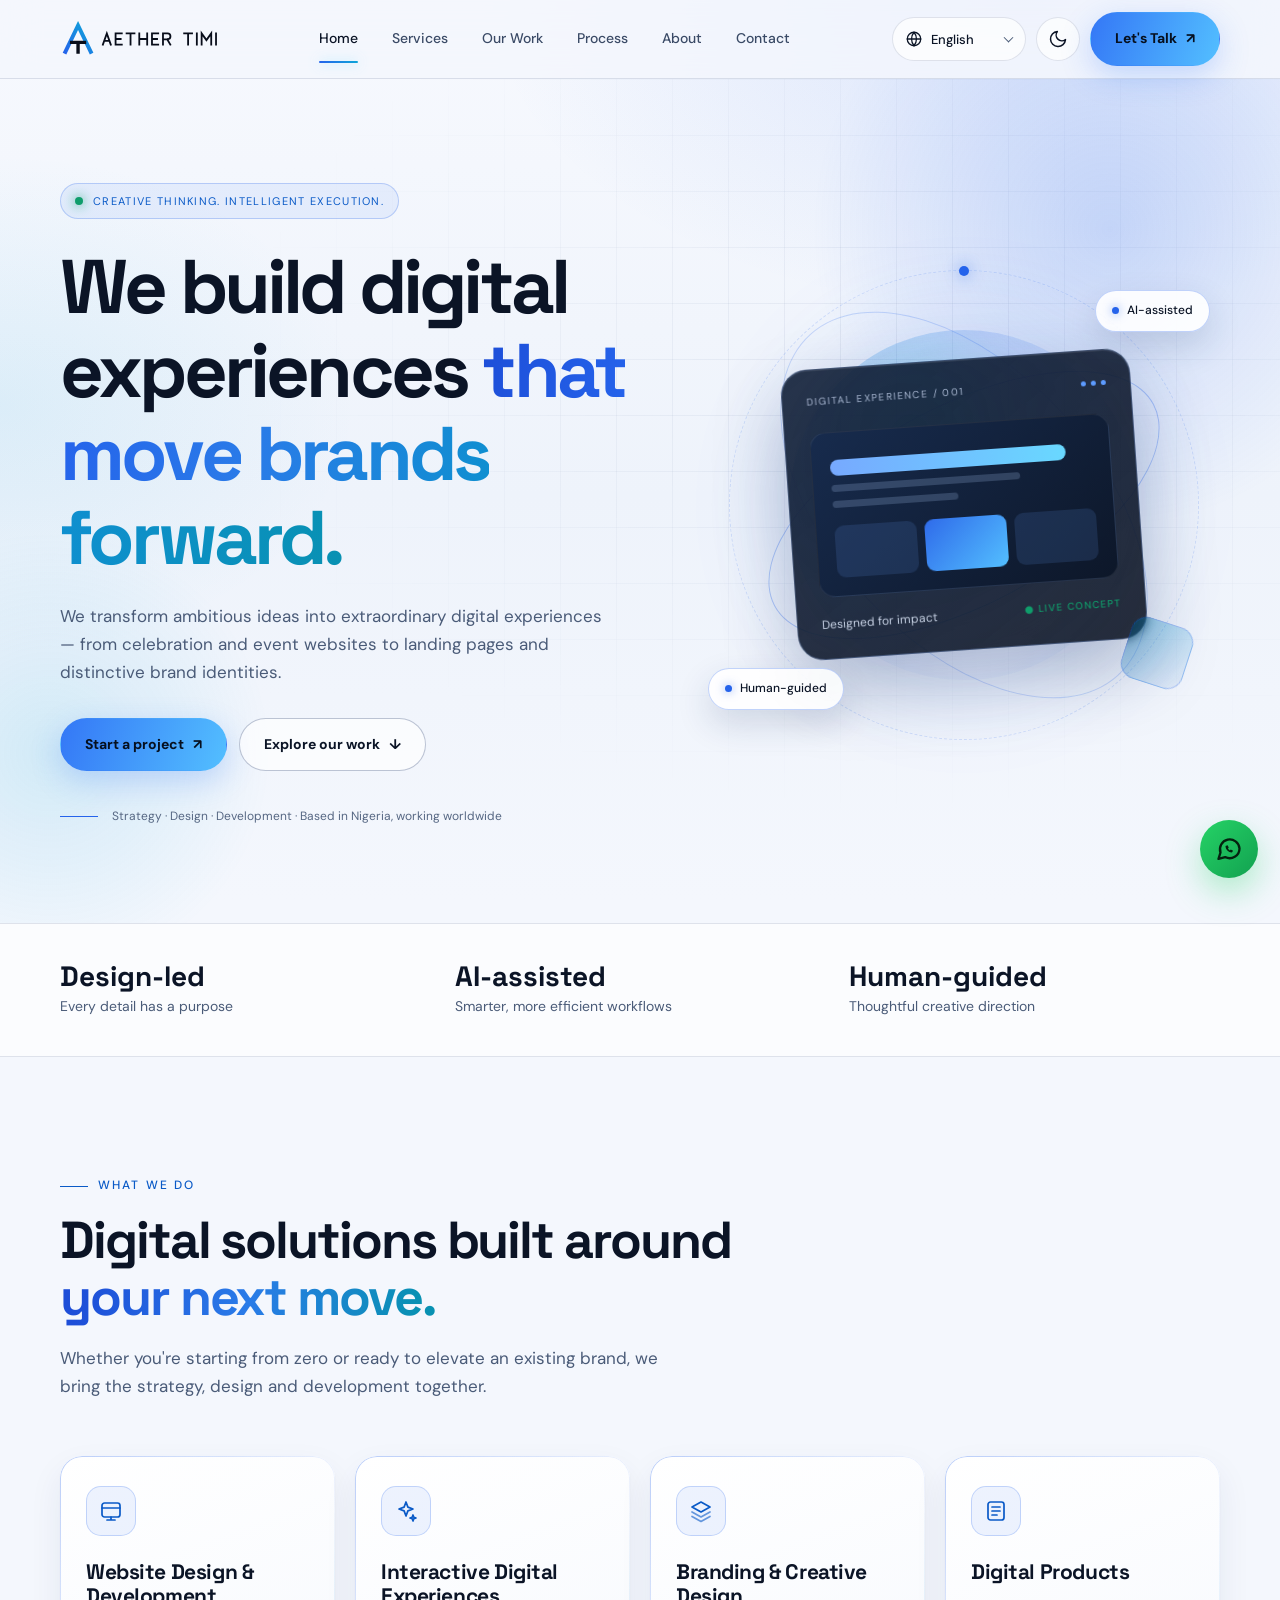
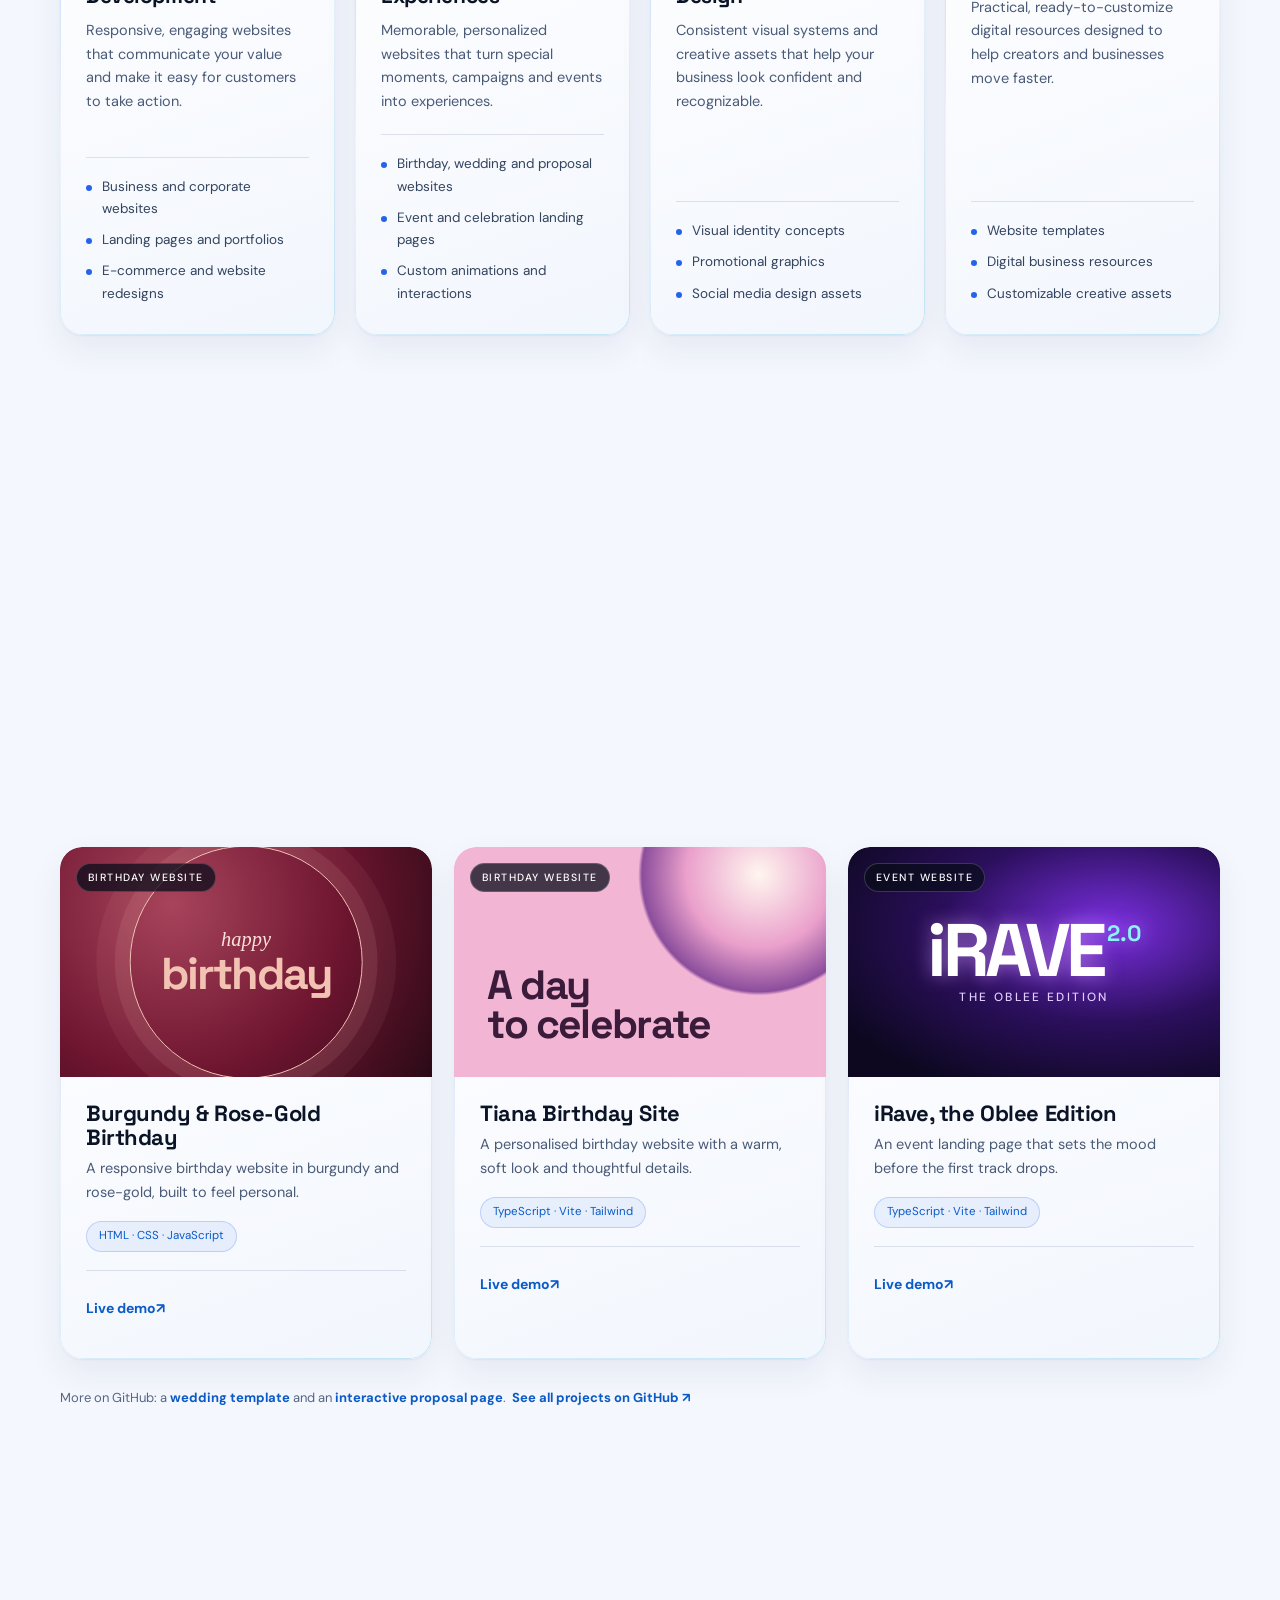
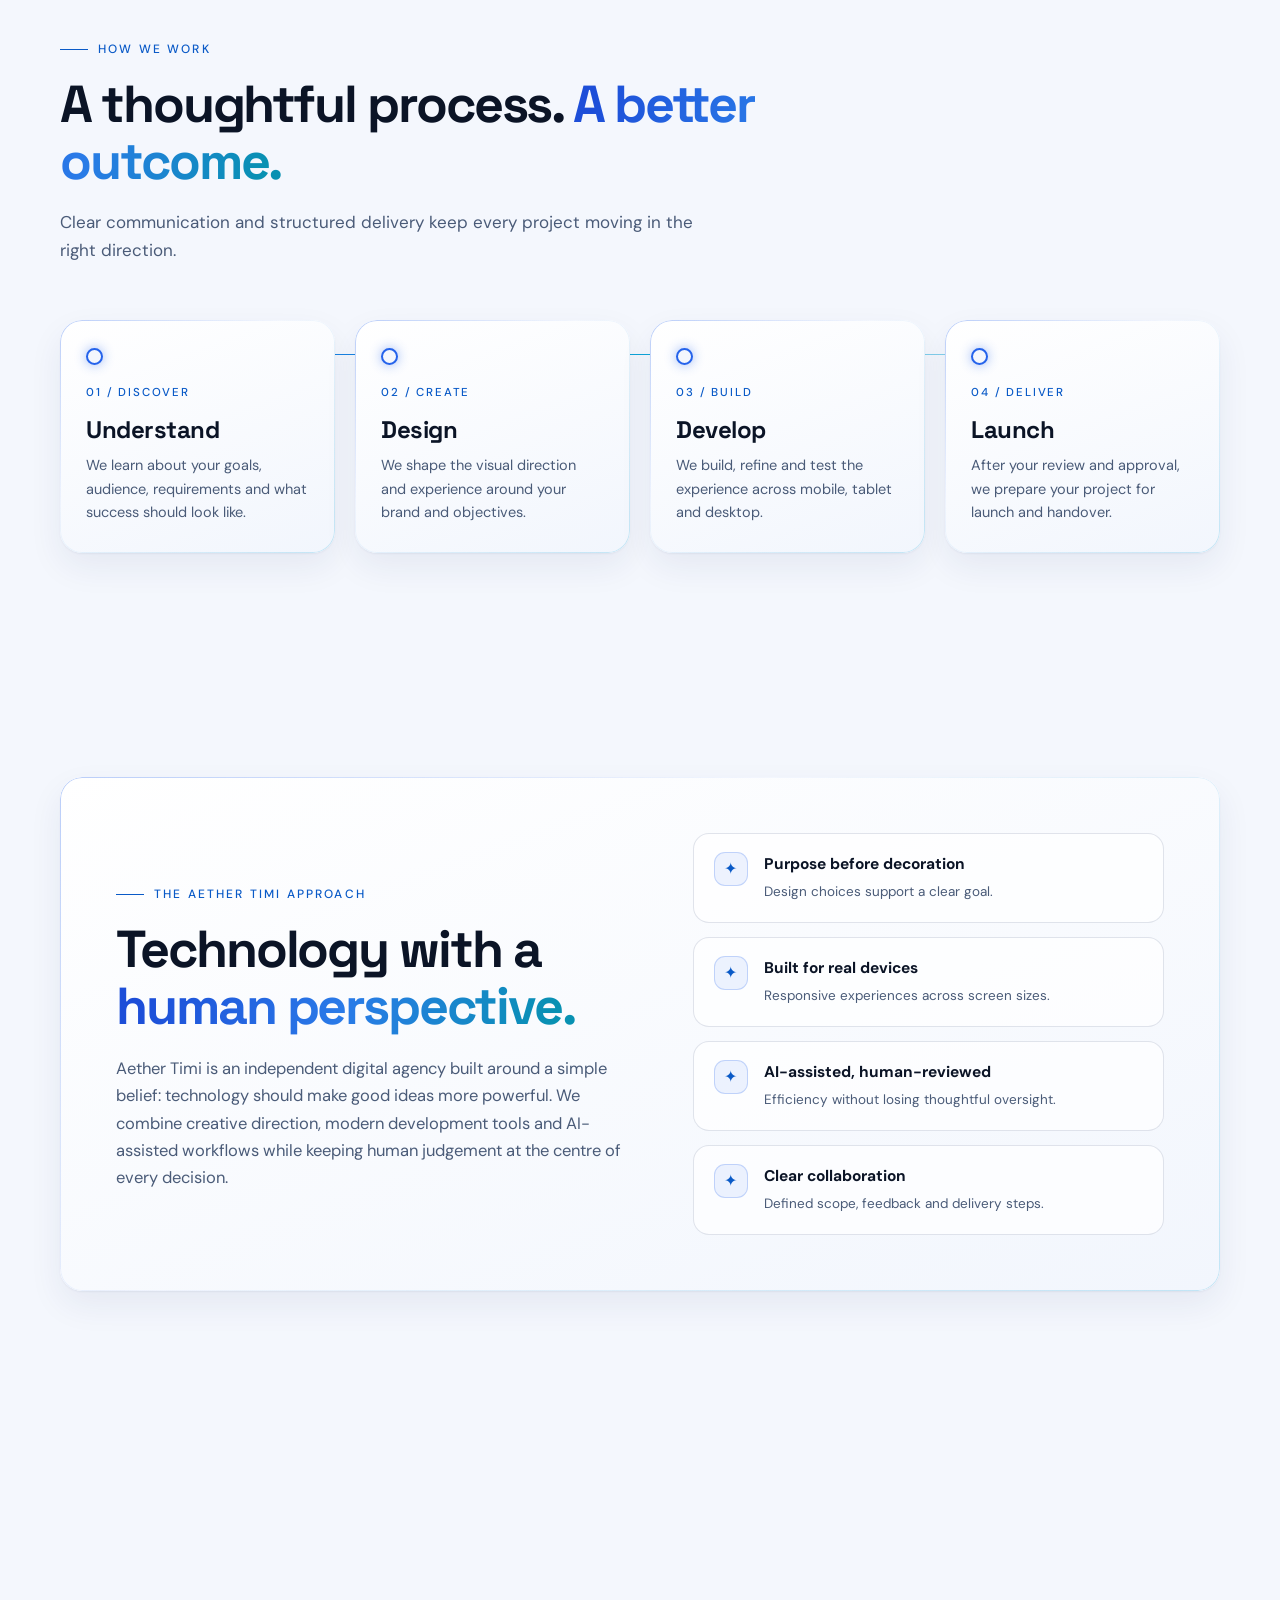
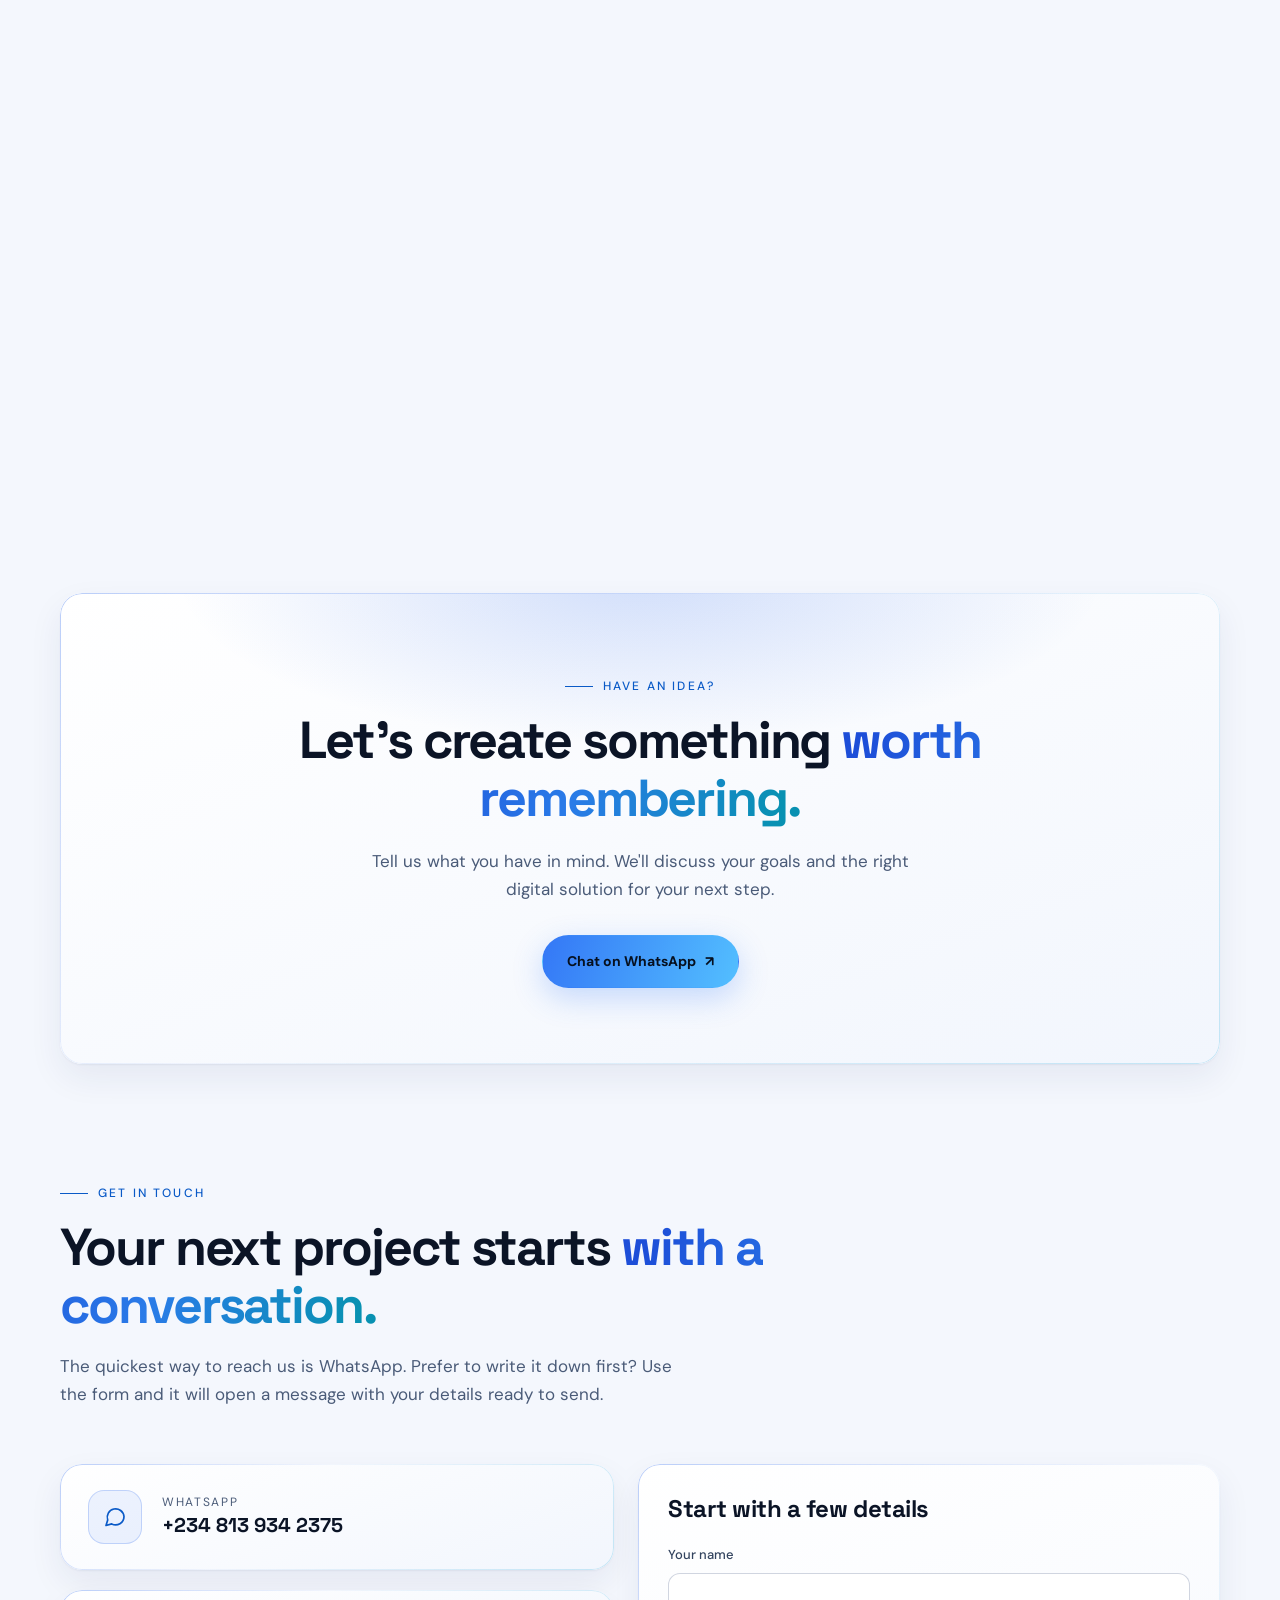
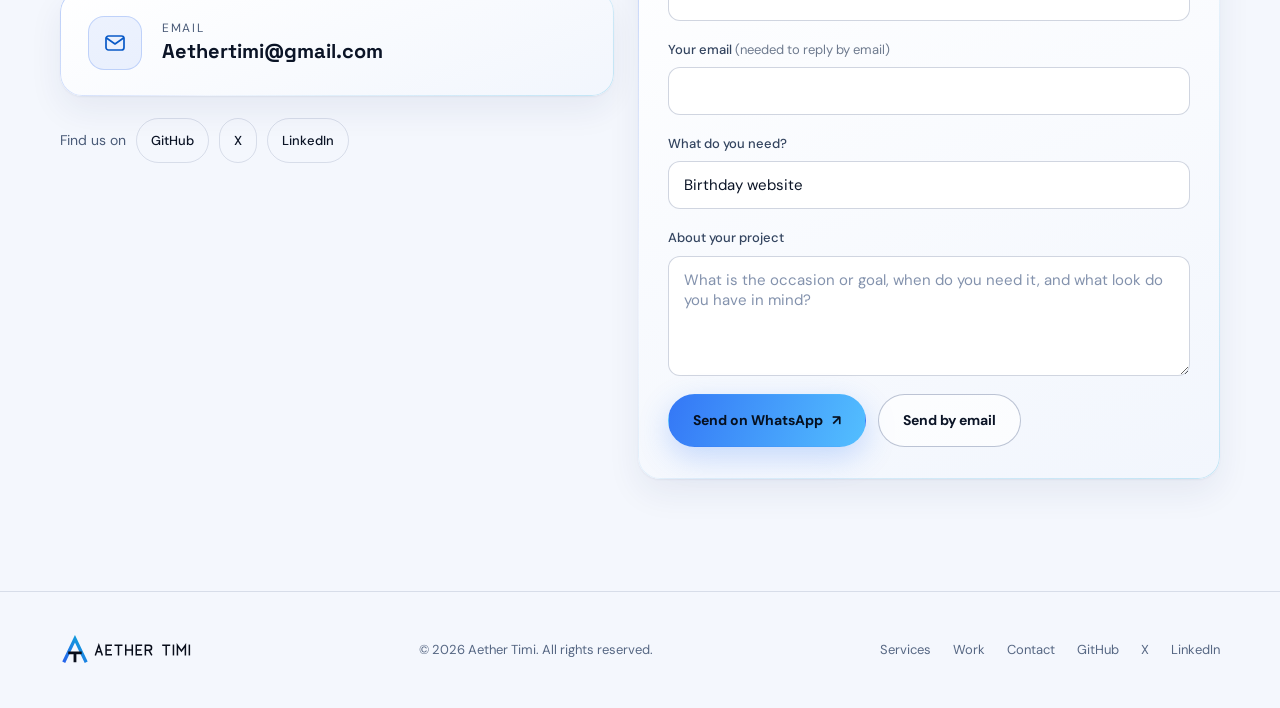
==== commit 197eaa23: "Add French, Spanish, Portuguese, Arabic (RTL), German, Chinese and Hindi Co-Authored-By: Claude Sonn" ====
--- a/index.html
+++ b/index.html
@@ -400,6 +400,23 @@
     .nav-links a{white-space:nowrap}
     @media (max-width:620px){.lang select{width:44px;padding:0;color:transparent}.lang::after{display:none}.lang svg{left:13px}}
 
+    /* right-to-left (Arabic) and scripts that need normal letter spacing */
+    html[lang="ar"] *,html[lang="hi"] *,html[lang="zh"] *{letter-spacing:0 !important}
+    html[lang="ar"] *,html[lang="hi"] *,html[lang="zh"] *{text-transform:none !important}
+    html[dir="rtl"] .skip{left:auto;right:-999px}
+    html[dir="rtl"] .skip:focus{left:auto;right:12px}
+    html[dir="rtl"] .trap{left:auto;right:-9999px}
+    html[dir="rtl"] .lang svg{left:auto;right:13px}
+    html[dir="rtl"] .lang select{padding:0 38px 0 30px}
+    html[dir="rtl"] .lang::after{right:auto;left:14px}
+    @media (max-width:620px){html[dir="rtl"] .lang select{padding:0}}
+    html[dir="rtl"] .badge{left:auto;right:16px}
+    html[dir="rtl"] .image-label{left:auto;right:18px}
+    html[dir="rtl"] .step::after{left:auto;right:26px}
+    html[dir="rtl"] .founder-content blockquote{padding:2px 18px 2px 0;border-left:0;border-right:3px solid var(--blue)}
+    html[dir="rtl"] .field select{background-position:20px 50%,26px 50%}
+    html[dir="rtl"] .art-tiana .poster{text-align:right}
+
     /* motion */
     .js .reveal{opacity:0;transform:translateY(34px);transition:opacity .9s var(--ease),transform .9s var(--ease);transition-delay:var(--d,0s)}
     .js .reveal.visible{opacity:1;transform:none}
@@ -475,7 +492,7 @@
       </div>
       <div class="nav-actions">
       <div class="lang"><svg viewBox="0 0 24 24" fill="none" stroke="currentColor" stroke-width="1.7" stroke-linecap="round" stroke-linejoin="round" aria-hidden="true"><circle cx="12" cy="12" r="9"/><path d="M3 12h18M12 3a14 14 0 0 1 0 18M12 3a14 14 0 0 0 0 18"/></svg>
-        <select id="langSel" data-i18n-aria="lang_label" aria-label="Language"><option value="en">English</option><option value="ha">Hausa</option><option value="yo">Yorùbá</option><option value="ig">Igbo</option></select></div>
+        <select id="langSel" data-i18n-aria="lang_label" aria-label="Language"><option value="en">English</option><option value="ha">Hausa</option><option value="yo">Yorùbá</option><option value="ig">Igbo</option><option value="fr">Français</option><option value="es">Español</option><option value="pt">Português</option><option value="ar">العربية</option><option value="de">Deutsch</option><option value="zh">中文</option><option value="hi">हिन्दी</option></select></div>
       <button class="theme-btn" id="themeBtn" type="button" aria-label="Switch to light theme" title="Switch theme">
         <svg class="i-sun" viewBox="0 0 24 24" fill="none" stroke="currentColor" stroke-width="1.8" stroke-linecap="round" stroke-linejoin="round" aria-hidden="true"><circle cx="12" cy="12" r="4"/><path d="M12 2v2M12 20v2M4.9 4.9l1.4 1.4M17.7 17.7l1.4 1.4M2 12h2M20 12h2M4.9 19.1l1.4-1.4M17.7 6.3l1.4-1.4"/></svg>
         <svg class="i-moon" viewBox="0 0 24 24" fill="none" stroke="currentColor" stroke-width="1.8" stroke-linecap="round" stroke-linejoin="round" aria-hidden="true"><path d="M21 12.8A9 9 0 1 1 11.2 3a7 7 0 0 0 9.8 9.8z"/></svg>
@@ -781,8 +798,8 @@
 
 
       /* language switcher */
-      var I18N = {"en": {"skip": "Skip to content", "nav_home": "Home", "nav_services": "Services", "nav_work": "Our Work", "nav_process": "Process", "nav_about": "About", "nav_contact": "Contact", "nav_cta": "Let's Talk <span class=\"arr\" aria-hidden=\"true\">↗</span>", "eyebrow": "<span class=\"pulse\"></span> Creative thinking. Intelligent execution.", "hero_copy": "We transform ambitious ideas into extraordinary digital experiences — from celebration and event websites to landing pages and distinctive brand identities.", "hero_start": "Start a project <span class=\"arr\" aria-hidden=\"true\">↗</span>", "hero_explore": "Explore our work <span class=\"arr\" aria-hidden=\"true\">↓</span>", "micro": "<span class=\"micro-line\"></span> Strategy · Design · Development · Based in Nigeria, working worldwide", "card_top": "Digital experience / 001", "card_bottom": "Designed for impact", "card_status": "● LIVE CONCEPT", "ai": "AI-assisted", "human": "Human-guided", "stat1": "Design-led", "stat1d": "Every detail has a purpose", "stat2d": "Smarter, more efficient workflows", "stat3d": "Thoughtful creative direction", "svc_k": "What we do", "svc_h": "Digital solutions built around <span class=\"gradient\">your next move.</span>", "svc_p": "Whether you're starting from zero or ready to elevate an existing brand, we bring the strategy, design and development together.", "s1h": "Website Design &amp; Development", "s1p": "Responsive, engaging websites that communicate your value and make it easy for customers to take action.", "s1a": "Business and corporate websites", "s1b": "Landing pages and portfolios", "s1c": "E-commerce and website redesigns", "s2h": "Interactive Digital Experiences", "s2p": "Memorable, personalized websites that turn special moments, campaigns and events into experiences.", "s2a": "Birthday, wedding and proposal websites", "s2b": "Event and celebration landing pages", "s2c": "Custom animations and interactions", "s3h": "Branding &amp; Creative Design", "s3p": "Consistent visual systems and creative assets that help your business look confident and recognizable.", "s3a": "Visual identity concepts", "s3b": "Promotional graphics", "s3c": "Social media design assets", "s4h": "Digital Products", "s4p": "Practical, ready-to-customize digital resources designed to help creators and businesses move faster.", "s4a": "Website templates", "s4b": "Digital business resources", "s4c": "Customizable creative assets", "wk_k": "Selected work", "wk_h": "Good ideas deserve <span class=\"gradient\">great execution.</span>", "wk_p": "A selection of celebration and event websites built by Aether Timi. Open any live demo to see it in action.", "badge_bd": "Birthday website", "badge_ev": "Event website", "w1h": "Burgundy &amp; Rose-Gold Birthday", "w1p": "A responsive birthday website in burgundy and rose-gold, built to feel personal.", "w2h": "Tiana Birthday Site", "w2p": "A personalised birthday website with a warm, soft look and thoughtful details.", "w3h": "iRave, the Oblee Edition", "w3p": "An event landing page that sets the mood before the first track drops.", "live": "Live demo <span aria-hidden=\"true\">↗</span>", "wk_note": "More on GitHub: a <a class=\"link\" href=\"https://github.com/aethertimi-ctrl/wedding-template\" target=\"_blank\" rel=\"noopener\">wedding template</a> and an <a class=\"link\" href=\"https://github.com/aethertimi-ctrl/a-proposal-for-prince-\" target=\"_blank\" rel=\"noopener\">interactive proposal page</a>. &nbsp;<a class=\"link\" href=\"https://github.com/aethertimi-ctrl\" target=\"_blank\" rel=\"noopener\">See all projects on GitHub <span aria-hidden=\"true\">↗</span></a>", "pr_k": "How we work", "pr_h": "A thoughtful process. <span class=\"gradient\">A better outcome.</span>", "pr_p": "Clear communication and structured delivery keep every project moving in the right direction.", "st1n": "01 / DISCOVER", "st1h": "Understand", "st1p": "We learn about your goals, audience, requirements and what success should look like.", "st2n": "02 / CREATE", "st2h": "Design", "st2p": "We shape the visual direction and experience around your brand and objectives.", "st3n": "03 / BUILD", "st3h": "Develop", "st3p": "We build, refine and test the experience across mobile, tablet and desktop.", "st4n": "04 / DELIVER", "st4h": "Launch", "st4p": "After your review and approval, we prepare your project for launch and handover.", "ab_k": "The Aether Timi approach", "ab_h": "Technology with a <span class=\"gradient\">human perspective.</span>", "ab_p": "Aether Timi is an independent digital agency built around a simple belief: technology should make good ideas more powerful. We combine creative direction, modern development tools and AI-assisted workflows while keeping human judgement at the centre of every decision.", "pc1": "Purpose before decoration", "pc1d": "Design choices support a clear goal.", "pc2": "Built for real devices", "pc2d": "Responsive experiences across screen sizes.", "pc3": "AI-assisted, human-reviewed", "pc3d": "Efficiency without losing thoughtful oversight.", "pc4": "Clear collaboration", "pc4d": "Defined scope, feedback and delivery steps.", "fd_label": "The Founder", "fd_k": "The mind behind the vision", "fd_h": "Turning ideas into <span class=\"gradient\">digital experiences.</span>", "fd_h3": "The person behind Aether Timi.", "fd_meta": "Timi · Based in Nigeria · Working with clients anywhere", "fd_copy": "I believe every great digital experience starts with an idea worth bringing to life. Through thoughtful website design, modern development and creative innovation, I build digital experiences that help businesses establish their presence and stand out online.", "fd_t1": "Website Design", "fd_t2": "Web Development", "fd_t3": "Digital Innovation", "fd_q": "\"We Transform Ideas Into Digital Experiences.\"", "fd_btn": "Let's build something meaningful <span class=\"arr\" aria-hidden=\"true\">↗</span>", "cta_k": "Have an idea?", "cta_h": "Let's create something <span class=\"gradient\">worth remembering.</span>", "cta_p": "Tell us what you have in mind. We'll discuss your goals and the right digital solution for your next step.", "cta_btn": "Chat on WhatsApp <span class=\"arr\" aria-hidden=\"true\">↗</span>", "ct_k": "Get in touch", "ct_h": "Your next project starts <span class=\"gradient\">with a conversation.</span>", "ct_p": "The quickest way to reach us is WhatsApp. Prefer to write it down first? Use the form and it will open a message with your details ready to send.", "ct_social": "Find us on", "fm_h": "Start with a few details", "fm_name": "Your name", "fm_email": "Your email <span class=\"opt\">(needed to reply by email)</span>", "fm_need": "What do you need?", "fm_about": "About your project", "fm_wa": "Send on WhatsApp <span class=\"arr\" aria-hidden=\"true\">↗</span>", "fm_mail": "Send by email", "fm_err": "Please add your name and a short note before sending.", "ft_copy": "© <span id=\"year\">2026</span> Aether Timi. All rights reserved.", "ft_work": "Work", "o1": "Birthday website", "o2": "Wedding website", "o3": "Proposal page", "o4": "Event or landing page", "o5": "Business website", "o6": "Branding &amp; design", "o7": "Something else", "ph_msg": "What is the occasion or goal, when do you need it, and what look do you have in mind?", "lang_label": "Language", "menu_label": "Toggle navigation", "theme_light": "Switch to light theme", "theme_dark": "Switch to dark theme", "sending": "Sending…", "sent": "Thank you! Your message has been sent. We will reply to {addr} soon.", "bad_email": "Please add a valid email address so we can reply.", "fail1": "Sorry, that did not send. Please ", "fail_link": "email us directly", "fail2": " or use WhatsApp.", "title": "Aether Timi — Digital Experiences, Intelligently Crafted", "meta_desc": "Aether Timi is an AI-assisted digital agency. We transform ambitious ideas into extraordinary digital experiences: websites, interactive experiences and brand identities.", "h1a": "We build digital experiences", "h1b": "that move brands forward."}, "ha": {"skip": "Tsallake zuwa abubuwan da ke ciki", "nav_home": "Gida", "nav_services": "Hidimomi", "nav_work": "Ayyukanmu", "nav_process": "Tsari", "nav_about": "Game da Mu", "nav_contact": "Tuntuɓe Mu", "nav_cta": "Mu Yi Magana <span class=\"arr\" aria-hidden=\"true\">↗</span>", "eyebrow": "<span class=\"pulse\"></span> Tunani na ƙirƙira. Aiwatarwa mai hikima.", "hero_copy": "Muna mayar da manyan ra'ayoyi zuwa ƙwarewar dijital ta musamman — tun daga shafukan bukukuwa da taruka zuwa shafukan sauka da kuma alamar kasuwanci ta musamman.", "hero_start": "Fara aiki <span class=\"arr\" aria-hidden=\"true\">↗</span>", "hero_explore": "Duba ayyukanmu <span class=\"arr\" aria-hidden=\"true\">↓</span>", "micro": "<span class=\"micro-line\"></span> Dabara · Ƙira · Haɓakawa · Muna Najeriya, muna aiki a duniya baki ɗaya", "card_top": "Ƙwarewar dijital / 001", "card_bottom": "An ƙera shi don tasiri", "card_status": "● MISALI NA GASKE", "ai": "Da taimakon AI", "human": "Mutum ne ke jagora", "stat1": "Ƙira ce ke jagora", "stat1d": "Kowane dalla-dalla yana da manufa", "stat2d": "Ayyuka masu wayo da inganci", "stat3d": "Jagorar ƙirƙira mai tunani", "svc_k": "Abin da muke yi", "svc_h": "Mafita ta dijital da aka gina a kan <span class=\"gradient\">mataki na gaba naku.</span>", "svc_p": "Ko kuna farawa daga tushe ko kuna son ɗaga alamar kasuwancinku, muna haɗa dabara, ƙira da haɓakawa wuri guda.", "s1h": "Ƙirar Shafin Yanar Gizo da Haɓaka Shi", "s1p": "Shafukan yanar gizo masu dacewa da kowace na'ura, waɗanda ke bayyana darajarku kuma suna sauƙaƙa wa abokan ciniki ɗaukar mataki.", "s1a": "Shafukan kasuwanci da na kamfanoni", "s1b": "Shafukan sauka da na nuna ayyuka", "s1c": "Kasuwancin yanar gizo da sake ƙirar shafuka", "s2h": "Ƙwarewar Dijital Mai Hulɗa", "s2p": "Shafuka na musamman waɗanda ake tunawa da su, masu mayar da lokuta na musamman, kamfen da taruka zuwa ƙwarewa.", "s2a": "Shafukan ranar haihuwa, aure da neman aure", "s2b": "Shafukan taro da bukukuwa", "s2c": "Motsi da hulɗa na musamman", "s3h": "Alamar Kasuwanci da Ƙirar Ƙirƙira", "s3p": "Tsarin hoto mai daidaito da kayayyakin ƙirƙira da ke sa kasuwancinku ya yi kwarjini kuma a gane shi.", "s3a": "Ra'ayoyin siffar alama", "s3b": "Zane-zanen talla", "s3c": "Kayayyakin ƙira na kafafen sada zumunta", "s4h": "Kayayyakin Dijital", "s4p": "Kayan dijital masu amfani, shirye don gyarawa, waɗanda ke taimaka wa masu ƙirƙira da 'yan kasuwa su yi sauri.", "s4a": "Samfuran shafukan yanar gizo (templates)", "s4b": "Kayan dijital na kasuwanci", "s4c": "Kayan ƙirƙira da za a iya gyarawa", "wk_k": "Zaɓaɓɓun ayyuka", "wk_h": "Kyawawan ra'ayoyi sun cancanci <span class=\"gradient\">kyakkyawan aiwatarwa.</span>", "wk_p": "Zaɓin shafukan murna da na taro da Aether Timi ya gina. Buɗe kowane samfurin kai-tsaye don ganin yadda yake aiki.", "badge_bd": "Shafin ranar haihuwa", "badge_ev": "Shafin taro", "w1h": "Ranar Haihuwa ta Burgundy da Rose-Gold", "w1p": "Shafin ranar haihuwa mai dacewa da kowace na'ura, mai launin burgundy da rose-gold, wanda aka ƙera ya zama na kai.", "w2h": "Shafin Ranar Haihuwa na Tiana", "w2p": "Shafin ranar haihuwa na musamman mai kyan gani mai taushi da ƙayatattun bayanai.", "w3h": "iRave, Fitowar Oblee", "w3p": "Shafin taro da ke kafa yanayin nishaɗi kafin waƙar farko ta fara.", "live": "Samfurin kai-tsaye <span aria-hidden=\"true\">↗</span>", "wk_note": "Ƙarin ayyuka a GitHub: <a class=\"link\" href=\"https://github.com/aethertimi-ctrl/wedding-template\" target=\"_blank\" rel=\"noopener\">samfurin shafin aure</a> da <a class=\"link\" href=\"https://github.com/aethertimi-ctrl/a-proposal-for-prince-\" target=\"_blank\" rel=\"noopener\">shafin neman aure mai hulɗa</a>. &nbsp;<a class=\"link\" href=\"https://github.com/aethertimi-ctrl\" target=\"_blank\" rel=\"noopener\">Duba duk ayyuka a GitHub <span aria-hidden=\"true\">↗</span></a>", "pr_k": "Yadda muke aiki", "pr_h": "Tsari mai hikima. <span class=\"gradient\">Sakamako mafi kyau.</span>", "pr_p": "Sadarwa mai tsabta da isar da aiki cikin tsari na sa kowane aiki ya ci gaba a hanyar da ta dace.", "st1n": "01 / GANO", "st1h": "Fahimta", "st1p": "Muna koyon manufofinku, masu kallonku, buƙatunku da abin da nasara ya kamata ta kasance.", "st2n": "02 / ƘIRƘIRA", "st2h": "Ƙira", "st2p": "Muna tsara kyan gani da ƙwarewar da suka dace da alamar kasuwancinku da manufofinku.", "st3n": "03 / GINA", "st3h": "Haɓakawa", "st3p": "Muna ginawa, gyarawa da gwada ƙwarewar a wayar hannu, tablet da kwamfuta.", "st4n": "04 / ISAR", "st4h": "Ƙaddamarwa", "st4p": "Bayan kun duba kun amince, muna shirya aikinku don ƙaddamarwa da miƙa muku.", "ab_k": "Hanyar Aether Timi", "ab_h": "Fasaha mai ra'ayin <span class=\"gradient\">ɗan Adam.</span>", "ab_p": "Aether Timi kamfani ne mai zaman kansa na dijital, wanda aka gina a kan imani mai sauƙi: ya kamata fasaha ta ƙara ƙarfin kyawawan ra'ayoyi. Muna haɗa jagorancin ƙirƙira, kayan haɓakawa na zamani da tsarin aiki da taimakon AI, tare da barin hukuncin ɗan Adam a tsakiyar kowane shawara.", "pc1": "Manufa kafin ado", "pc1d": "Zaɓin ƙira yana goyon bayan manufa mai tsabta.", "pc2": "An gina don na'urori na gaske", "pc2d": "Ƙwarewa mai dacewa da girman allo daban-daban.", "pc3": "Da taimakon AI, ɗan Adam ya duba", "pc3d": "Inganci ba tare da rasa kulawa mai tunani ba.", "pc4": "Haɗin kai mai tsabta", "pc4d": "Iyaka, ra'ayi da matakan isarwa da aka bayyana.", "fd_label": "Wanda ya kafa", "fd_k": "Hankalin da ke bayan hangen nesa", "fd_h": "Mayar da ra'ayoyi zuwa <span class=\"gradient\">ƙwarewar dijital.</span>", "fd_h3": "Mutumin da ke bayan Aether Timi.", "fd_meta": "Timi · Yana Najeriya · Yana aiki da abokan ciniki a ko'ina", "fd_copy": "Ina da imani cewa kowace kyakkyawar ƙwarewar dijital tana farawa ne da ra'ayin da ya cancanci a tabbatar. Ta hanyar ƙirar shafuka mai tunani, haɓakawa na zamani da sabon ƙirƙira, ina gina ƙwarewar dijital da ke taimaka wa kasuwanci su kafa kansu su kuma yi fice a yanar gizo.", "fd_t1": "Ƙirar Shafuka", "fd_t2": "Haɓaka Shafuka", "fd_t3": "Sabon Ƙirƙirar Dijital", "fd_q": "“Muna Mayar da Ra'ayoyi zuwa Ƙwarewar Dijital.”", "fd_btn": "Mu gina wani abu mai ma'ana <span class=\"arr\" aria-hidden=\"true\">↗</span>", "cta_k": "Kuna da ra'ayi?", "cta_h": "Mu ƙirƙiri wani abu <span class=\"gradient\">da ya cancanci a tuna.</span>", "cta_p": "Gaya mana abin da kuke tunani. Za mu tattauna manufofinku da mafitar dijital da ta dace da mataki na gaba naku.", "cta_btn": "Yi mana magana a WhatsApp <span class=\"arr\" aria-hidden=\"true\">↗</span>", "ct_k": "Tuntuɓe mu", "ct_h": "Aikinku na gaba yana farawa <span class=\"gradient\">da tattaunawa.</span>", "ct_p": "Hanya mafi sauri ta tuntuɓar mu ita ce WhatsApp. Kuna son rubuta tukuna? Yi amfani da fom ɗin, zai buɗe saƙo da bayananku a shirye don aikawa.", "ct_social": "Ku same mu a", "fm_h": "Fara da ƴan bayanai", "fm_name": "Sunanku", "fm_email": "Imel ɗinku <span class=\"opt\">(ana buƙata don amsa ta imel)</span>", "fm_need": "Me kuke buƙata?", "fm_about": "Game da aikinku", "fm_wa": "Aika ta WhatsApp <span class=\"arr\" aria-hidden=\"true\">↗</span>", "fm_mail": "Aika ta imel", "fm_err": "Da fatan ku ƙara sunanku da taƙaitaccen saƙo kafin aikawa.", "ft_copy": "© <span id=\"year\">2026</span> Aether Timi. Duka haƙƙoƙi an kiyaye su.", "ft_work": "Ayyukanmu", "o1": "Shafin ranar haihuwa", "o2": "Shafin aure", "o3": "Shafin neman aure", "o4": "Shafin taro ko na sauka", "o5": "Shafin kasuwanci", "o6": "Alama da ƙira", "o7": "Wani abu daban", "ph_msg": "Menene dalili ko manufa, yaushe kuke buƙata, kuma wane kyan gani kuke so?", "lang_label": "Harshe", "menu_label": "Buɗe ko rufe jerin zaɓuɓɓuka", "theme_light": "Canza zuwa yanayin haske", "theme_dark": "Canza zuwa yanayin duhu", "sending": "Ana aikawa…", "sent": "Na gode! An aika saƙonku. Za mu amsa muku a {addr} nan ba da jimawa ba.", "bad_email": "Da fatan ku ƙara imel mai inganci don mu amsa.", "fail1": "Yi haƙuri, ba a aika ba. Da fatan ku ", "fail_link": "aiko mana imel kai-tsaye", "fail2": " ko ku yi amfani da WhatsApp.", "title": "Aether Timi — Ƙwarewar Dijital, Da Hikima", "meta_desc": "Aether Timi kamfani ne na dijital mai taimakon AI. Muna mayar da manyan ra'ayoyi zuwa ƙwarewar dijital ta musamman: shafukan yanar gizo, ƙwarewa masu hulɗa da alamomin kasuwanci.", "h1a": "Muna ƙirƙirar ƙwarewar dijital", "h1b": "da ke ciyar da kasuwanci gaba."}, "yo": {"skip": "Fò lọ sí àkóónú", "nav_home": "Ilé", "nav_services": "Àwọn Iṣẹ́", "nav_work": "Iṣẹ́ Wa", "nav_process": "Ìlànà", "nav_about": "Nípa Wa", "nav_contact": "Kàn Sí Wa", "nav_cta": "Ẹ Jẹ́ Ká Sọ̀rọ̀ <span class=\"arr\" aria-hidden=\"true\">↗</span>", "eyebrow": "<span class=\"pulse\"></span> Ìrònú àtinúdá. Ìṣe ọlọ́gbọ́n.", "hero_copy": "A ń sọ àwọn èrò ńlá di àwọn ìrírí díjítàlì àrà-ọ̀tọ̀ — láti àwọn ojú-òpó ayẹyẹ àti ìṣẹ̀lẹ̀ sí àwọn ojú-ìwé ìkọ́kọ́ àti àmì-ìdánimọ̀ ilé-iṣẹ́ tó yàtọ̀.", "hero_start": "Bẹ̀rẹ̀ iṣẹ́ àkànṣe <span class=\"arr\" aria-hidden=\"true\">↗</span>", "hero_explore": "Wo àwọn iṣẹ́ wa <span class=\"arr\" aria-hidden=\"true\">↓</span>", "micro": "<span class=\"micro-line\"></span> Ètò · Àwòrán · Ìdàgbàsókè · A wà ní Nàìjíríà, a ń ṣiṣẹ́ káàkiri àgbáyé", "card_top": "Ìrírí díjítàlì / 001", "card_bottom": "A ṣe é fún ipa", "card_status": "● ÈRÒ TÓ WÀ LÁÀYÈ", "ai": "Pẹ̀lú ìrànlọ́wọ́ AI", "human": "Ènìyàn ló ń darí", "stat1": "Àwòrán ló ń darí", "stat1d": "Gbogbo àlàyé ní ìdí", "stat2d": "Ìṣiṣẹ́ tó rọrùn, tó sì gbéṣẹ́", "stat3d": "Ìdarí àtinúdá tó ní ìrònú", "svc_k": "Ohun tí a ń ṣe", "svc_h": "Àwọn ojútùú díjítàlì tí a kọ́ yí <span class=\"gradient\">ìgbésẹ̀ rẹ tó kàn ká.</span>", "svc_p": "Yálà o ń bẹ̀rẹ̀ láti òfo tàbí o ṣetán láti gbé ilé-iṣẹ́ rẹ ga, a ń mú ètò, àwòrán àti ìdàgbàsókè papọ̀.", "s1h": "Àwòrán àti Ìdàgbàsókè Ojú-òpó Wẹ́ẹ̀bù", "s1p": "Àwọn ojú-òpó wẹ́ẹ̀bù tó ń ṣe déédé lórí gbogbo ẹ̀rọ, tó ń fi iye iṣẹ́ rẹ hàn, tó sì ń mú kí ó rọrùn fún àwọn oníbàárà láti gbé ìgbésẹ̀.", "s1a": "Àwọn ojú-òpó iṣẹ́-ajé àti ti ilé-iṣẹ́", "s1b": "Àwọn ojú-ìwé ìkọ́kọ́ àti àpò-iṣẹ́", "s1c": "Ìtajà orí ayélujára àti àtúnṣe ojú-òpó", "s2h": "Àwọn Ìrírí Díjítàlì Oníbáṣepọ̀", "s2p": "Àwọn ojú-òpó àdáni tó ṣe é rántí, tó ń sọ àwọn àkókò pàtàkì, ìpolówó àti ayẹyẹ di ìrírí.", "s2a": "Àwọn ojú-òpó ọjọ́ ìbí, ìgbéyàwó àti ìdábàá ìgbéyàwó", "s2b": "Àwọn ojú-ìwé ayẹyẹ àti ìṣẹ̀lẹ̀", "s2c": "Àwọn ìṣípòpadà àti ìbáṣepọ̀ àdáni", "s3h": "Àmì-ìdánimọ̀ àti Àwòrán Àtinúdá", "s3p": "Àwọn ètò àwòrán tó dúró déédé àti àwọn ohun-èlò àtinúdá tó ń jẹ́ kí iṣẹ́ rẹ dà bí tó ní ìgboyà tí a sì lè dá mọ̀.", "s3a": "Àwọn èrò àmì-ìdánimọ̀", "s3b": "Àwọn àwòrán ìpolówó", "s3c": "Àwọn ohun-èlò àwòrán fún orí ìkànnì àjọlò", "s4h": "Àwọn Ọjà Díjítàlì", "s4p": "Àwọn ohun-èlò díjítàlì tó wúlò, tó ṣetán láti ṣe àtúnṣe, tí ń ran àwọn aláàtinúdá àti àwọn oníṣòwò lọ́wọ́ láti yára.", "s4a": "Àwọn àwòṣe ojú-òpó wẹ́ẹ̀bù", "s4b": "Àwọn ohun-èlò díjítàlì fún iṣẹ́-ajé", "s4c": "Àwọn ohun-èlò àtinúdá tí a lè ṣe àtúnṣe", "wk_k": "Àwọn iṣẹ́ àyànfẹ́", "wk_h": "Àwọn èrò rere yẹ fún <span class=\"gradient\">ìṣe tó dára gan-an.</span>", "wk_p": "Àyànfẹ́ àwọn ojú-òpó ayẹyẹ àti ìṣẹ̀lẹ̀ tí Aether Timi kọ́. Ṣí àpẹẹrẹ ààyè kankan láti rí i ní ìṣe.", "badge_bd": "Ojú-òpó ọjọ́ ìbí", "badge_ev": "Ojú-òpó ìṣẹ̀lẹ̀", "w1h": "Ọjọ́ Ìbí Burgundy àti Rose-Gold", "w1p": "Ojú-òpó ọjọ́ ìbí tó ń ṣe déédé lórí gbogbo ẹ̀rọ ní àwọ̀ burgundy àti rose-gold, tí a kọ́ kí ó lè jẹ́ ti ara ẹni.", "w2h": "Ojú-òpó Ọjọ́ Ìbí Tiana", "w2p": "Ojú-òpó ọjọ́ ìbí àdáni tó ní ìrísí rírọ̀, onífẹ̀ẹ́ àti àwọn àlàyé tí a ronú lé lórí.", "w3h": "iRave, Àtẹ̀jáde Oblee", "w3p": "Ojú-ìwé ìṣẹ̀lẹ̀ tó ń gbé ayé ayẹyẹ ró kí orin àkọ́kọ́ tó bẹ̀rẹ̀.", "live": "Àpẹẹrẹ ní ààyè <span aria-hidden=\"true\">↗</span>", "wk_note": "Ìyókù lórí GitHub: <a class=\"link\" href=\"https://github.com/aethertimi-ctrl/wedding-template\" target=\"_blank\" rel=\"noopener\">àwòṣe ojú-òpó ìgbéyàwó</a> àti <a class=\"link\" href=\"https://github.com/aethertimi-ctrl/a-proposal-for-prince-\" target=\"_blank\" rel=\"noopener\">ojú-ìwé ìdábàá ìgbéyàwó oníbáṣepọ̀</a>. &nbsp;<a class=\"link\" href=\"https://github.com/aethertimi-ctrl\" target=\"_blank\" rel=\"noopener\">Wo gbogbo iṣẹ́ lórí GitHub <span aria-hidden=\"true\">↗</span></a>", "pr_k": "Bí a ṣe ń ṣiṣẹ́", "pr_h": "Ìlànà tó ní ìrònú. <span class=\"gradient\">Èsì tó dára jù.</span>", "pr_p": "Ìbánisọ̀rọ̀ tó yé kedere àti ìfijíṣẹ́ tó ní ètò ń jẹ́ kí iṣẹ́ kọ̀ọ̀kan máa tẹ̀ síwájú ní ọ̀nà tó tọ́.", "st1n": "01 / ÀWÁRÍ", "st1h": "Òye", "st1p": "A ń kọ́ nípa àwọn ibi-àfẹ́dé rẹ, àwọn olùwòran, àwọn ohun tí o nílò àti ohun tí àṣeyọrí yẹ kó jẹ́.", "st2n": "02 / ṢẸ̀DÁ", "st2h": "Àwòrán", "st2p": "A ń ṣe ìrísí àti ìrírí tó bá ilé-iṣẹ́ àti ibi-àfẹ́dé rẹ mu.", "st3n": "03 / KỌ́", "st3h": "Ìdàgbàsókè", "st3p": "A ń kọ́, tún ṣe, a sì dán ìrírí náà wò lórí fóònù, tábìlẹ́ẹ̀tì àti kọ̀ǹpútà.", "st4n": "04 / FIJÍṢẸ́", "st4h": "Ìṣàgbékalẹ̀", "st4p": "Lẹ́yìn àyẹ̀wò àti ìfọwọ́sí rẹ, a ń múra iṣẹ́ rẹ sílẹ̀ fún ìṣàgbékalẹ̀ àti ìfìlà.", "ab_k": "Ọ̀nà Aether Timi", "ab_h": "Ìmọ̀-ẹ̀rọ pẹ̀lú <span class=\"gradient\">ojú-ìwòye ènìyàn.</span>", "ab_p": "Aether Timi jẹ́ ilé-iṣẹ́ díjítàlì aládàáni tí a kọ́ lórí ìgbàgbọ́ kan ṣoṣo: ìmọ̀-ẹ̀rọ yẹ kí ó mú àwọn èrò rere lágbára síi. A ń so ìdarí àtinúdá, àwọn irinṣẹ́ ìdàgbàsókè òde-òní àti ìṣiṣẹ́ pẹ̀lú ìrànlọ́wọ́ AI pọ̀, a sì ń jẹ́ kí ìdájọ́ ènìyàn wà láàrín gbogbo ìpinnu.", "pc1": "Ète ṣáájú ọ̀ṣọ́", "pc1d": "Àwọn àṣàyàn àwòrán ń ṣe àtìlẹ́yìn fún ibi-àfẹ́dé tó yé.", "pc2": "A kọ́ fún àwọn ẹ̀rọ gidi", "pc2d": "Àwọn ìrírí tó ń ṣe déédé lórí oríṣiríṣi ìwọ̀n ojú-ìbòjú.", "pc3": "AI ràn lọ́wọ́, ènìyàn yẹ̀ wò", "pc3d": "Ìṣiṣẹ́ yíyára láìsí pé a pàdánù ìfojúsùn tó ní ìrònú.", "pc4": "Ìbáṣiṣẹ́pọ̀ tó yé kedere", "pc4d": "Àlà iṣẹ́, èsì àti àwọn ìgbésẹ̀ ìfijíṣẹ́ tí a ti ṣàlàyé.", "fd_label": "Olùdásílẹ̀", "fd_k": "Ọkàn tó wà lẹ́yìn ìran", "fd_h": "Yí àwọn èrò padà sí <span class=\"gradient\">àwọn ìrírí díjítàlì.</span>", "fd_h3": "Ẹni tó wà lẹ́yìn Aether Timi.", "fd_meta": "Timi · Ó wà ní Nàìjíríà · Ó ń ṣiṣẹ́ pẹ̀lú àwọn oníbàárà níbikíbi", "fd_copy": "Mo gbàgbọ́ pé gbogbo ìrírí díjítàlì tó dára ń bẹ̀rẹ̀ pẹ̀lú èrò tó yẹ láti mú wá sí ìyè. Nípasẹ̀ àwòrán ojú-òpó tó ní ìrònú, ìdàgbàsókè òde-òní àti àtinúdá tuntun, mo ń kọ́ àwọn ìrírí díjítàlì tó ń ran àwọn oníṣòwò lọ́wọ́ láti fi ìdí múlẹ̀ kí wọ́n sì yọrí sí i lórí ayélujára.", "fd_t1": "Àwòrán Ojú-òpó", "fd_t2": "Ìdàgbàsókè Ojú-òpó", "fd_t3": "Àtinúdá Díjítàlì", "fd_q": "“A Ń Sọ Àwọn Èrò Di Ìrírí Díjítàlì.”", "fd_btn": "Ẹ jẹ́ ká kọ́ nǹkan tó nítumọ̀ <span class=\"arr\" aria-hidden=\"true\">↗</span>", "cta_k": "Ǹjẹ́ o ní èrò?", "cta_h": "Ẹ jẹ́ ká ṣẹ̀dá nǹkan <span class=\"gradient\">tó yẹ láti rántí.</span>", "cta_p": "Sọ ohun tí o ní lọ́kàn fún wa. A ó jíròrò àwọn ibi-àfẹ́dé rẹ àti ojútùú díjítàlì tó tọ́ fún ìgbésẹ̀ rẹ tó kàn.", "cta_btn": "Bá wa sọ̀rọ̀ lórí WhatsApp <span class=\"arr\" aria-hidden=\"true\">↗</span>", "ct_k": "Kàn sí wa", "ct_h": "Iṣẹ́ rẹ tó kàn bẹ̀rẹ̀ <span class=\"gradient\">pẹ̀lú ọ̀rọ̀ ẹnu.</span>", "ct_p": "Ọ̀nà tó yára jù láti kàn sí wa ni WhatsApp. Ṣé o fẹ́ kọ ọ́ sílẹ̀ ná? Lo fọ́ọ̀mù náà, yóò ṣí ìfiránṣẹ́ pẹ̀lú àlàyé rẹ tí ó ṣetán láti fi ránṣẹ́.", "ct_social": "Ẹ rí wa lórí", "fm_h": "Bẹ̀rẹ̀ pẹ̀lú àlàyé díẹ̀", "fm_name": "Orúkọ rẹ", "fm_email": "Ímẹ́ìlì rẹ <span class=\"opt\">(a nílò rẹ̀ láti dáhùn nípasẹ̀ ímẹ́ìlì)</span>", "fm_need": "Kí ni o nílò?", "fm_about": "Nípa iṣẹ́ rẹ", "fm_wa": "Fi ránṣẹ́ lórí WhatsApp <span class=\"arr\" aria-hidden=\"true\">↗</span>", "fm_mail": "Fi ránṣẹ́ nípasẹ̀ ímẹ́ìlì", "fm_err": "Jọ̀wọ́ fi orúkọ rẹ àti àkọsílẹ̀ kúkúrú kún un kí o tó fi ránṣẹ́.", "ft_copy": "© <span id=\"year\">2026</span> Aether Timi. Gbogbo ẹ̀tọ́ wà ní ìpamọ́.", "ft_work": "Iṣẹ́ Wa", "o1": "Ojú-òpó ọjọ́ ìbí", "o2": "Ojú-òpó ìgbéyàwó", "o3": "Ojú-ìwé ìdábàá ìgbéyàwó", "o4": "Ojú-ìwé ìṣẹ̀lẹ̀ tàbí ìkọ́kọ́", "o5": "Ojú-òpó iṣẹ́-ajé", "o6": "Àmì-ìdánimọ̀ àti àwòrán", "o7": "Ohun mìíràn", "ph_msg": "Kí ni ayẹyẹ tàbí ibi-àfẹ́dé, ìgbà wo ni o nílò rẹ̀, àti irú ìrísí wo ni o ní lọ́kàn?", "lang_label": "Èdè", "menu_label": "Ṣí tàbí ti àtòjọ ọ̀nà", "theme_light": "Yípadà sí àwòrán ìmọ́lẹ̀", "theme_dark": "Yípadà sí àwòrán òkùnkùn", "sending": "Ń fi ránṣẹ́…", "sent": "O ṣeun! A ti fi ìfiránṣẹ́ rẹ ránṣẹ́. A ó dá ọ lóhùn ní {addr} láìpẹ́.", "bad_email": "Jọ̀wọ́ fi ímẹ́ìlì tó tọ́ kún un kí a lè dá ọ lóhùn.", "fail1": "Má bínú, kò lọ. Jọ̀wọ́ ", "fail_link": "fi ímẹ́ìlì ránṣẹ́ sí wa taara", "fail2": " tàbí lo WhatsApp.", "title": "Aether Timi — Àwọn Ìrírí Díjítàlì, Tí A Ṣe Pẹ̀lú Ọgbọ́n", "meta_desc": "Aether Timi jẹ́ ilé-iṣẹ́ díjítàlì tí AI ń ràn lọ́wọ́. A ń sọ àwọn èrò ńlá di ìrírí díjítàlì àrà-ọ̀tọ̀: ojú-òpó wẹ́ẹ̀bù, àwọn ìrírí oníbáṣepọ̀ àti àmì-ìdánimọ̀ ilé-iṣẹ́.", "h1a": "A ń kọ́ àwọn ìrírí díjítàlì", "h1b": "tí ń gbé àwọn ilé-iṣẹ́ síwájú."}, "ig": {"skip": "Wụga gaa na ọdịnaya", "nav_home": "Ụlọ", "nav_services": "Ọrụ Anyị", "nav_work": "Ihe Anyị Rụrụ", "nav_process": "Usoro", "nav_about": "Maka Anyị", "nav_contact": "Kpọtụrụ Anyị", "nav_cta": "Ka Anyị Kparịta <span class=\"arr\" aria-hidden=\"true\">↗</span>", "eyebrow": "<span class=\"pulse\"></span> Echiche okike. Mmezu amamihe.", "hero_copy": "Anyị na-agbanwe echiche ukwu ka ọ bụrụ ahụmịhe dijitalụ pụrụ iche — site na webụsaịtị ememe na mmemme ruo na ibe ntụ na akara ụdị azụmahịa pụrụ iche.", "hero_start": "Malite ọrụ <span class=\"arr\" aria-hidden=\"true\">↗</span>", "hero_explore": "Lee ọrụ anyị <span class=\"arr\" aria-hidden=\"true\">↓</span>", "micro": "<span class=\"micro-line\"></span> Atụmatụ · Imewe · Mmepe · Anyị nọ na Naịjirịa, na-arụ ọrụ n'ụwa niile", "card_top": "Ahụmịhe dijitalụ / 001", "card_bottom": "E mere ya maka mmetụta", "card_status": "● ECHICHE DỊ NDỤ", "ai": "Nwere enyemaka AI", "human": "Mmadụ na-eduzi", "stat1": "Imewe na-eduzi", "stat1d": "Nkọwa niile nwere ebumnuche", "stat2d": "Usoro ọrụ dị mfe ma dị irè", "stat3d": "Nduzi okike nke nwere echiche", "svc_k": "Ihe anyị na-eme", "svc_h": "Ngwọta dijitalụ e wuru gburugburu <span class=\"gradient\">ije gị na-esote.</span>", "svc_p": "Ma ị na-amalite site na efu ma ọ bụ ị dị njikere ịrị elu akara azụmahịa dị adị, anyị na-ejikọta atụmatụ, imewe na mmepe n'otu ebe.", "s1h": "Imewe na Mmepe Webụsaịtị", "s1p": "Webụsaịtị na-adaba na ngwaọrụ niile, na-egosipụta uru gị ma na-eme ka ọ dị mfe ndị ahịa ịme ihe.", "s1a": "Webụsaịtị azụmahịa na nke ụlọ ọrụ", "s1b": "Ibe ntụ na ebe ngosi ọrụ", "s1c": "Ahịa n'ịntanetị na imegharị webụsaịtị", "s2h": "Ahụmịhe Dijitalụ Na-emekọrịta Ihe", "s2p": "Webụsaịtị pụrụ iche, a na-echeta, nke na-agbanwe oge pụrụ iche, mgbasa ozi na mmemme ka ọ bụrụ ahụmịhe.", "s2a": "Webụsaịtị ụbọchị ọmụmụ, agbamakwụkwọ na ịrịọ aka", "s2b": "Ibe ntụ maka mmemme na ememe", "s2c": "Mmegharị na mmekọrịta pụrụ iche", "s3h": "Akara Azụmahịa na Imewe Okike", "s3p": "Usoro ọhụụ kwụsiri ike na akụrụngwa okike na-enyere azụmahịa gị aka ịdị ike ma a mara ya.", "s3a": "Echiche akara ụdị", "s3b": "Eserese mgbasa ozi", "s3c": "Akụrụngwa imewe maka mgbasa ozi mmekọrịta", "s4h": "Ngwaahịa Dijitalụ", "s4p": "Akụrụngwa dijitalụ bara uru, dị njikere ịgbanwe, nke na-enyere ndị okike na ndị azụmahịa aka ịgbasi ọsọ.", "s4a": "Ụdịrị webụsaịtị (templates)", "s4b": "Akụrụngwa dijitalụ maka azụmahịa", "s4c": "Akụrụngwa okike e nwere ike ịgbanwe", "wk_k": "Ọrụ ahọpụtara", "wk_h": "Echiche ọma kwesịrị <span class=\"gradient\">mmezu magburu onwe ya.</span>", "wk_p": "Nhọrọ webụsaịtị ememe na mmemme nke Aether Timi wuru. Mepee ngosipụta ọ bụla dị ndụ ka ịhụ ya ka ọ na-arụ ọrụ.", "badge_bd": "Webụsaịtị ụbọchị ọmụmụ", "badge_ev": "Webụsaịtị mmemme", "w1h": "Ụbọchị Ọmụmụ Burgundy na Rose-Gold", "w1p": "Webụsaịtị ụbọchị ọmụmụ na-adaba na ngwaọrụ niile n'agba burgundy na rose-gold, e wuru ka ọ dị ka nke onwe.", "w2h": "Webụsaịtị Ụbọchị Ọmụmụ Tiana", "w2p": "Webụsaịtị ụbọchị ọmụmụ e mere nke onwe nwere ọdịdị dị nro, na-ekpo ọkụ na nkọwa e chere echiche.", "w3h": "iRave, Mbipụta Oblee", "w3p": "Ibe mmemme na-ewepụta ọnọdụ ọṅụ tupu egwu mbụ amalite.", "live": "Ngosipụta dị ndụ <span aria-hidden=\"true\">↗</span>", "wk_note": "Ndị ọzọ na GitHub: <a class=\"link\" href=\"https://github.com/aethertimi-ctrl/wedding-template\" target=\"_blank\" rel=\"noopener\">ụdịrị agbamakwụkwọ</a> na <a class=\"link\" href=\"https://github.com/aethertimi-ctrl/a-proposal-for-prince-\" target=\"_blank\" rel=\"noopener\">ibe ịrịọ aka na-emekọrịta ihe</a>. &nbsp;<a class=\"link\" href=\"https://github.com/aethertimi-ctrl\" target=\"_blank\" rel=\"noopener\">Lee ọrụ niile na GitHub <span aria-hidden=\"true\">↗</span></a>", "pr_k": "Otu anyị si arụ ọrụ", "pr_h": "Usoro nwere echiche. <span class=\"gradient\">Nsonaazụ ka mma.</span>", "pr_p": "Mmekọrịta doro anya na nnyefe nwere usoro na-eme ka ọrụ ọ bụla na-aga n'ihu n'ụzọ ziri ezi.", "st1n": "01 / MEPỤTA", "st1h": "Aghọta", "st1p": "Anyị na-amụta ebumnuche gị, ndị na-ahụ ya, ihe ị chọrọ na ihe ịga nke ọma kwesịrị ịbụ.", "st2n": "02 / KE", "st2h": "Imewe", "st2p": "Anyị na-ewepụta ọdịdị na ahụmịhe dabara n'akara azụmahịa gị na ebumnuche gị.", "st3n": "03 / WUO", "st3h": "Mmepe", "st3p": "Anyị na-ewu, na-emezi ma na-anwale ahụmịhe ahụ na ekwentị, tablet na kọmputa.", "st4n": "04 / NYEFE", "st4h": "Mbido", "st4p": "Mgbe ị lechara ma kwenye, anyị na-akwado ọrụ gị maka mbido na nnyefe.", "ab_k": "Ụzọ Aether Timi", "ab_h": "Teknụzụ nwere <span class=\"gradient\">echiche mmadụ.</span>", "ab_p": "Aether Timi bụ ụlọ ọrụ dijitalụ nweere onwe ya e wuru n'otu nkwenye dị mfe: teknụzụ kwesịrị ime ka echiche ọma sie ike. Anyị na-ejikọta nduzi okike, ngwa mmepe nke oge a na usoro ọrụ nwere enyemaka AI, ebe anyị na-edebe ikpe mmadụ n'etiti mkpebi ọ bụla.", "pc1": "Ebumnuche tupu ịchọ mma", "pc1d": "Nhọrọ imewe na-akwado ebumnuche doro anya.", "pc2": "E wuru maka ngwaọrụ n'ezie", "pc2d": "Ahụmịhe na-adaba n'ogo ihuenyo dị iche iche.", "pc3": "AI nyere aka, mmadụ lelere", "pc3d": "Ịrụ ọrụ nke ọma n'enweghị ichefu nlekọta nwere echiche.", "pc4": "Mmekorita doro anya", "pc4d": "Oke ọrụ, nzaghachi na nzọụkwụ nnyefe a kọwara.", "fd_label": "Onye Tọrọ Ntọala", "fd_k": "Uche dị n'azụ ọhụụ", "fd_h": "Ịgbanwe echiche ka ọ bụrụ <span class=\"gradient\">ahụmịhe dijitalụ.</span>", "fd_h3": "Onye nọ n'azụ Aether Timi.", "fd_meta": "Timi · Nọ na Naịjirịa · Na-arụkọ ọrụ na ndị ahịa ebe ọ bụla", "fd_copy": "Ekwere m na ahụmịhe dijitalụ ọ bụla dị mma na-amalite site na echiche kwesịrị ịkwado ya. Site na imewe webụsaịtị nwere echiche, mmepe nke oge a na ihe ọhụrụ okike, m na-ewu ahụmịhe dijitalụ na-enyere azụmahịa aka ịmepụta ọnụnọ ha ma pụta ìhè n'ịntanetị.", "fd_t1": "Imewe Webụsaịtị", "fd_t2": "Mmepe Webụsaịtị", "fd_t3": "Ihe Ọhụrụ Dijitalụ", "fd_q": "“Anyị Na-agbanwe Echiche Ka Ọ Bụrụ Ahụmịhe Dijitalụ.”", "fd_btn": "Ka anyị wuo ihe bara uru <span class=\"arr\" aria-hidden=\"true\">↗</span>", "cta_k": "Ị nwere echiche?", "cta_h": "Ka anyị mepụta ihe <span class=\"gradient\">kwesịrị icheta.</span>", "cta_p": "Gwa anyị ihe ị na-eche. Anyị ga-atụle ebumnuche gị na ngwọta dijitalụ kwesịrị ntụkwasị obi maka nzọụkwụ gị na-esote.", "cta_btn": "Kparịta anyị na WhatsApp <span class=\"arr\" aria-hidden=\"true\">↗</span>", "ct_k": "Kpọtụrụ anyị", "ct_h": "Ọrụ gị na-esote na-amalite <span class=\"gradient\">site na mkparịta ụka.</span>", "ct_p": "Ụzọ kachasị ngwa iru anyị bụ WhatsApp. Ị chọrọ ide ya ala buru ụzọ? Jiri ụdị ahụ, ọ ga-emeghe ozi nwere nkọwa gị dị njikere iziga.", "ct_social": "Chọta anyị na", "fm_h": "Malite site n'obere nkọwa", "fm_name": "Aha gị", "fm_email": "Email gị <span class=\"opt\">(achọrọ iji zaghachi site na email)</span>", "fm_need": "Gịnị ka ị chọrọ?", "fm_about": "Banyere ọrụ gị", "fm_wa": "Zipu na WhatsApp <span class=\"arr\" aria-hidden=\"true\">↗</span>", "fm_mail": "Zipu site na email", "fm_err": "Biko tinye aha gị na obere ozi tupu ịzipu.", "ft_copy": "© <span id=\"year\">2026</span> Aether Timi. Echekwabara ikike niile.", "ft_work": "Ihe Anyị Rụrụ", "o1": "Webụsaịtị ụbọchị ọmụmụ", "o2": "Webụsaịtị agbamakwụkwọ", "o3": "Ibe ịrịọ aka", "o4": "Ibe mmemme ma ọ bụ ibe ntụ", "o5": "Webụsaịtị azụmahịa", "o6": "Akara ụdị na imewe", "o7": "Ihe ọzọ", "ph_msg": "Gịnị bụ ememe ma ọ bụ ebumnuche, mgbe ị chọrọ ya, na kedu ọdịdị ị nwere n'uche?", "lang_label": "Asụsụ", "menu_label": "Mepee ma ọ bụ mechie nchịkọta", "theme_light": "Gbanwee gaa n'ụdị ìhè", "theme_dark": "Gbanwee gaa n'ụdị ọchịchịrị", "sending": "Na-ezipu…", "sent": "Daalụ! E zigara ozi gị. Anyị ga-azaghachi gị na {addr} n'oge na-adịghị anya.", "bad_email": "Biko tinye email ziri ezi ka anyị nwee ike zaghachi.", "fail1": "Ewela iwe, ọ gaghị. Biko ", "fail_link": "zipu anyị email ozugbo", "fail2": " ma ọ bụ jiri WhatsApp.", "title": "Aether Timi — Ahụmịhe Dijitalụ, E Mere Ya N'amamihe", "meta_desc": "Aether Timi bụ ụlọ ọrụ dijitalụ nwere enyemaka AI. Anyị na-agbanwe echiche ukwu ka ọ bụrụ ahụmịhe dijitalụ pụrụ iche: webụsaịtị, ahụmịhe na-emekọrịta ihe na akara ụdị azụmahịa.", "h1a": "Anyị na-ewu ahụmịhe dijitalụ", "h1b": "nke na-eme ka ụdị azụmahịa gaa n'ihu."}};
-      var LANGS = ['en','ha','yo','ig'], lang = 'en', langSel = $('#langSel');
+      var I18N = {"en": {"skip": "Skip to content", "nav_home": "Home", "nav_services": "Services", "nav_work": "Our Work", "nav_process": "Process", "nav_about": "About", "nav_contact": "Contact", "nav_cta": "Let's Talk <span class=\"arr\" aria-hidden=\"true\">↗</span>", "eyebrow": "<span class=\"pulse\"></span> Creative thinking. Intelligent execution.", "hero_copy": "We transform ambitious ideas into extraordinary digital experiences — from celebration and event websites to landing pages and distinctive brand identities.", "hero_start": "Start a project <span class=\"arr\" aria-hidden=\"true\">↗</span>", "hero_explore": "Explore our work <span class=\"arr\" aria-hidden=\"true\">↓</span>", "micro": "<span class=\"micro-line\"></span> Strategy · Design · Development · Based in Nigeria, working worldwide", "card_top": "Digital experience / 001", "card_bottom": "Designed for impact", "card_status": "● LIVE CONCEPT", "ai": "AI-assisted", "human": "Human-guided", "stat1": "Design-led", "stat1d": "Every detail has a purpose", "stat2d": "Smarter, more efficient workflows", "stat3d": "Thoughtful creative direction", "svc_k": "What we do", "svc_h": "Digital solutions built around <span class=\"gradient\">your next move.</span>", "svc_p": "Whether you're starting from zero or ready to elevate an existing brand, we bring the strategy, design and development together.", "s1h": "Website Design &amp; Development", "s1p": "Responsive, engaging websites that communicate your value and make it easy for customers to take action.", "s1a": "Business and corporate websites", "s1b": "Landing pages and portfolios", "s1c": "E-commerce and website redesigns", "s2h": "Interactive Digital Experiences", "s2p": "Memorable, personalized websites that turn special moments, campaigns and events into experiences.", "s2a": "Birthday, wedding and proposal websites", "s2b": "Event and celebration landing pages", "s2c": "Custom animations and interactions", "s3h": "Branding &amp; Creative Design", "s3p": "Consistent visual systems and creative assets that help your business look confident and recognizable.", "s3a": "Visual identity concepts", "s3b": "Promotional graphics", "s3c": "Social media design assets", "s4h": "Digital Products", "s4p": "Practical, ready-to-customize digital resources designed to help creators and businesses move faster.", "s4a": "Website templates", "s4b": "Digital business resources", "s4c": "Customizable creative assets", "wk_k": "Selected work", "wk_h": "Good ideas deserve <span class=\"gradient\">great execution.</span>", "wk_p": "A selection of celebration and event websites built by Aether Timi. Open any live demo to see it in action.", "badge_bd": "Birthday website", "badge_ev": "Event website", "w1h": "Burgundy &amp; Rose-Gold Birthday", "w1p": "A responsive birthday website in burgundy and rose-gold, built to feel personal.", "w2h": "Tiana Birthday Site", "w2p": "A personalised birthday website with a warm, soft look and thoughtful details.", "w3h": "iRave, the Oblee Edition", "w3p": "An event landing page that sets the mood before the first track drops.", "live": "Live demo <span aria-hidden=\"true\">↗</span>", "wk_note": "More on GitHub: a <a class=\"link\" href=\"https://github.com/aethertimi-ctrl/wedding-template\" target=\"_blank\" rel=\"noopener\">wedding template</a> and an <a class=\"link\" href=\"https://github.com/aethertimi-ctrl/a-proposal-for-prince-\" target=\"_blank\" rel=\"noopener\">interactive proposal page</a>. &nbsp;<a class=\"link\" href=\"https://github.com/aethertimi-ctrl\" target=\"_blank\" rel=\"noopener\">See all projects on GitHub <span aria-hidden=\"true\">↗</span></a>", "pr_k": "How we work", "pr_h": "A thoughtful process. <span class=\"gradient\">A better outcome.</span>", "pr_p": "Clear communication and structured delivery keep every project moving in the right direction.", "st1n": "01 / DISCOVER", "st1h": "Understand", "st1p": "We learn about your goals, audience, requirements and what success should look like.", "st2n": "02 / CREATE", "st2h": "Design", "st2p": "We shape the visual direction and experience around your brand and objectives.", "st3n": "03 / BUILD", "st3h": "Develop", "st3p": "We build, refine and test the experience across mobile, tablet and desktop.", "st4n": "04 / DELIVER", "st4h": "Launch", "st4p": "After your review and approval, we prepare your project for launch and handover.", "ab_k": "The Aether Timi approach", "ab_h": "Technology with a <span class=\"gradient\">human perspective.</span>", "ab_p": "Aether Timi is an independent digital agency built around a simple belief: technology should make good ideas more powerful. We combine creative direction, modern development tools and AI-assisted workflows while keeping human judgement at the centre of every decision.", "pc1": "Purpose before decoration", "pc1d": "Design choices support a clear goal.", "pc2": "Built for real devices", "pc2d": "Responsive experiences across screen sizes.", "pc3": "AI-assisted, human-reviewed", "pc3d": "Efficiency without losing thoughtful oversight.", "pc4": "Clear collaboration", "pc4d": "Defined scope, feedback and delivery steps.", "fd_label": "The Founder", "fd_k": "The mind behind the vision", "fd_h": "Turning ideas into <span class=\"gradient\">digital experiences.</span>", "fd_h3": "The person behind Aether Timi.", "fd_meta": "Timi · Based in Nigeria · Working with clients anywhere", "fd_copy": "I believe every great digital experience starts with an idea worth bringing to life. Through thoughtful website design, modern development and creative innovation, I build digital experiences that help businesses establish their presence and stand out online.", "fd_t1": "Website Design", "fd_t2": "Web Development", "fd_t3": "Digital Innovation", "fd_q": "\"We Transform Ideas Into Digital Experiences.\"", "fd_btn": "Let's build something meaningful <span class=\"arr\" aria-hidden=\"true\">↗</span>", "cta_k": "Have an idea?", "cta_h": "Let's create something <span class=\"gradient\">worth remembering.</span>", "cta_p": "Tell us what you have in mind. We'll discuss your goals and the right digital solution for your next step.", "cta_btn": "Chat on WhatsApp <span class=\"arr\" aria-hidden=\"true\">↗</span>", "ct_k": "Get in touch", "ct_h": "Your next project starts <span class=\"gradient\">with a conversation.</span>", "ct_p": "The quickest way to reach us is WhatsApp. Prefer to write it down first? Use the form and it will open a message with your details ready to send.", "ct_social": "Find us on", "fm_h": "Start with a few details", "fm_name": "Your name", "fm_email": "Your email <span class=\"opt\">(needed to reply by email)</span>", "fm_need": "What do you need?", "fm_about": "About your project", "fm_wa": "Send on WhatsApp <span class=\"arr\" aria-hidden=\"true\">↗</span>", "fm_mail": "Send by email", "fm_err": "Please add your name and a short note before sending.", "ft_copy": "© <span id=\"year\">2026</span> Aether Timi. All rights reserved.", "ft_work": "Work", "o1": "Birthday website", "o2": "Wedding website", "o3": "Proposal page", "o4": "Event or landing page", "o5": "Business website", "o6": "Branding &amp; design", "o7": "Something else", "ph_msg": "What is the occasion or goal, when do you need it, and what look do you have in mind?", "lang_label": "Language", "menu_label": "Toggle navigation", "theme_light": "Switch to light theme", "theme_dark": "Switch to dark theme", "sending": "Sending…", "sent": "Thank you! Your message has been sent. We will reply to {addr} soon.", "bad_email": "Please add a valid email address so we can reply.", "fail1": "Sorry, that did not send. Please ", "fail_link": "email us directly", "fail2": " or use WhatsApp.", "title": "Aether Timi — Digital Experiences, Intelligently Crafted", "meta_desc": "Aether Timi is an AI-assisted digital agency. We transform ambitious ideas into extraordinary digital experiences: websites, interactive experiences and brand identities.", "h1a": "We build digital experiences", "h1b": "that move brands forward."}, "ha": {"skip": "Tsallake zuwa abubuwan da ke ciki", "nav_home": "Gida", "nav_services": "Hidimomi", "nav_work": "Ayyukanmu", "nav_process": "Tsari", "nav_about": "Game da Mu", "nav_contact": "Tuntuɓe Mu", "nav_cta": "Mu Yi Magana <span class=\"arr\" aria-hidden=\"true\">↗</span>", "eyebrow": "<span class=\"pulse\"></span> Tunani na ƙirƙira. Aiwatarwa mai hikima.", "hero_copy": "Muna mayar da manyan ra'ayoyi zuwa ƙwarewar dijital ta musamman — tun daga shafukan bukukuwa da taruka zuwa shafukan sauka da kuma alamar kasuwanci ta musamman.", "hero_start": "Fara aiki <span class=\"arr\" aria-hidden=\"true\">↗</span>", "hero_explore": "Duba ayyukanmu <span class=\"arr\" aria-hidden=\"true\">↓</span>", "micro": "<span class=\"micro-line\"></span> Dabara · Ƙira · Haɓakawa · Muna Najeriya, muna aiki a duniya baki ɗaya", "card_top": "Ƙwarewar dijital / 001", "card_bottom": "An ƙera shi don tasiri", "card_status": "● MISALI NA GASKE", "ai": "Da taimakon AI", "human": "Mutum ne ke jagora", "stat1": "Ƙira ce ke jagora", "stat1d": "Kowane dalla-dalla yana da manufa", "stat2d": "Ayyuka masu wayo da inganci", "stat3d": "Jagorar ƙirƙira mai tunani", "svc_k": "Abin da muke yi", "svc_h": "Mafita ta dijital da aka gina a kan <span class=\"gradient\">mataki na gaba naku.</span>", "svc_p": "Ko kuna farawa daga tushe ko kuna son ɗaga alamar kasuwancinku, muna haɗa dabara, ƙira da haɓakawa wuri guda.", "s1h": "Ƙirar Shafin Yanar Gizo da Haɓaka Shi", "s1p": "Shafukan yanar gizo masu dacewa da kowace na'ura, waɗanda ke bayyana darajarku kuma suna sauƙaƙa wa abokan ciniki ɗaukar mataki.", "s1a": "Shafukan kasuwanci da na kamfanoni", "s1b": "Shafukan sauka da na nuna ayyuka", "s1c": "Kasuwancin yanar gizo da sake ƙirar shafuka", "s2h": "Ƙwarewar Dijital Mai Hulɗa", "s2p": "Shafuka na musamman waɗanda ake tunawa da su, masu mayar da lokuta na musamman, kamfen da taruka zuwa ƙwarewa.", "s2a": "Shafukan ranar haihuwa, aure da neman aure", "s2b": "Shafukan taro da bukukuwa", "s2c": "Motsi da hulɗa na musamman", "s3h": "Alamar Kasuwanci da Ƙirar Ƙirƙira", "s3p": "Tsarin hoto mai daidaito da kayayyakin ƙirƙira da ke sa kasuwancinku ya yi kwarjini kuma a gane shi.", "s3a": "Ra'ayoyin siffar alama", "s3b": "Zane-zanen talla", "s3c": "Kayayyakin ƙira na kafafen sada zumunta", "s4h": "Kayayyakin Dijital", "s4p": "Kayan dijital masu amfani, shirye don gyarawa, waɗanda ke taimaka wa masu ƙirƙira da 'yan kasuwa su yi sauri.", "s4a": "Samfuran shafukan yanar gizo (templates)", "s4b": "Kayan dijital na kasuwanci", "s4c": "Kayan ƙirƙira da za a iya gyarawa", "wk_k": "Zaɓaɓɓun ayyuka", "wk_h": "Kyawawan ra'ayoyi sun cancanci <span class=\"gradient\">kyakkyawan aiwatarwa.</span>", "wk_p": "Zaɓin shafukan murna da na taro da Aether Timi ya gina. Buɗe kowane samfurin kai-tsaye don ganin yadda yake aiki.", "badge_bd": "Shafin ranar haihuwa", "badge_ev": "Shafin taro", "w1h": "Ranar Haihuwa ta Burgundy da Rose-Gold", "w1p": "Shafin ranar haihuwa mai dacewa da kowace na'ura, mai launin burgundy da rose-gold, wanda aka ƙera ya zama na kai.", "w2h": "Shafin Ranar Haihuwa na Tiana", "w2p": "Shafin ranar haihuwa na musamman mai kyan gani mai taushi da ƙayatattun bayanai.", "w3h": "iRave, Fitowar Oblee", "w3p": "Shafin taro da ke kafa yanayin nishaɗi kafin waƙar farko ta fara.", "live": "Samfurin kai-tsaye <span aria-hidden=\"true\">↗</span>", "wk_note": "Ƙarin ayyuka a GitHub: <a class=\"link\" href=\"https://github.com/aethertimi-ctrl/wedding-template\" target=\"_blank\" rel=\"noopener\">samfurin shafin aure</a> da <a class=\"link\" href=\"https://github.com/aethertimi-ctrl/a-proposal-for-prince-\" target=\"_blank\" rel=\"noopener\">shafin neman aure mai hulɗa</a>. &nbsp;<a class=\"link\" href=\"https://github.com/aethertimi-ctrl\" target=\"_blank\" rel=\"noopener\">Duba duk ayyuka a GitHub <span aria-hidden=\"true\">↗</span></a>", "pr_k": "Yadda muke aiki", "pr_h": "Tsari mai hikima. <span class=\"gradient\">Sakamako mafi kyau.</span>", "pr_p": "Sadarwa mai tsabta da isar da aiki cikin tsari na sa kowane aiki ya ci gaba a hanyar da ta dace.", "st1n": "01 / GANO", "st1h": "Fahimta", "st1p": "Muna koyon manufofinku, masu kallonku, buƙatunku da abin da nasara ya kamata ta kasance.", "st2n": "02 / ƘIRƘIRA", "st2h": "Ƙira", "st2p": "Muna tsara kyan gani da ƙwarewar da suka dace da alamar kasuwancinku da manufofinku.", "st3n": "03 / GINA", "st3h": "Haɓakawa", "st3p": "Muna ginawa, gyarawa da gwada ƙwarewar a wayar hannu, tablet da kwamfuta.", "st4n": "04 / ISAR", "st4h": "Ƙaddamarwa", "st4p": "Bayan kun duba kun amince, muna shirya aikinku don ƙaddamarwa da miƙa muku.", "ab_k": "Hanyar Aether Timi", "ab_h": "Fasaha mai ra'ayin <span class=\"gradient\">ɗan Adam.</span>", "ab_p": "Aether Timi kamfani ne mai zaman kansa na dijital, wanda aka gina a kan imani mai sauƙi: ya kamata fasaha ta ƙara ƙarfin kyawawan ra'ayoyi. Muna haɗa jagorancin ƙirƙira, kayan haɓakawa na zamani da tsarin aiki da taimakon AI, tare da barin hukuncin ɗan Adam a tsakiyar kowane shawara.", "pc1": "Manufa kafin ado", "pc1d": "Zaɓin ƙira yana goyon bayan manufa mai tsabta.", "pc2": "An gina don na'urori na gaske", "pc2d": "Ƙwarewa mai dacewa da girman allo daban-daban.", "pc3": "Da taimakon AI, ɗan Adam ya duba", "pc3d": "Inganci ba tare da rasa kulawa mai tunani ba.", "pc4": "Haɗin kai mai tsabta", "pc4d": "Iyaka, ra'ayi da matakan isarwa da aka bayyana.", "fd_label": "Wanda ya kafa", "fd_k": "Hankalin da ke bayan hangen nesa", "fd_h": "Mayar da ra'ayoyi zuwa <span class=\"gradient\">ƙwarewar dijital.</span>", "fd_h3": "Mutumin da ke bayan Aether Timi.", "fd_meta": "Timi · Najeriya · Abokan ciniki a ko'ina", "fd_copy": "Ina da imani cewa kowace kyakkyawar ƙwarewar dijital tana farawa ne da ra'ayin da ya cancanci a tabbatar. Ta hanyar ƙirar shafuka mai tunani, haɓakawa na zamani da sabon ƙirƙira, ina gina ƙwarewar dijital da ke taimaka wa kasuwanci su kafa kansu su kuma yi fice a yanar gizo.", "fd_t1": "Ƙirar Shafuka", "fd_t2": "Haɓaka Shafuka", "fd_t3": "Sabon Ƙirƙirar Dijital", "fd_q": "“Muna Mayar da Ra'ayoyi zuwa Ƙwarewar Dijital.”", "fd_btn": "Mu gina wani abu mai ma'ana <span class=\"arr\" aria-hidden=\"true\">↗</span>", "cta_k": "Kuna da ra'ayi?", "cta_h": "Mu ƙirƙiri wani abu <span class=\"gradient\">da ya cancanci a tuna.</span>", "cta_p": "Gaya mana abin da kuke tunani. Za mu tattauna manufofinku da mafitar dijital da ta dace da mataki na gaba naku.", "cta_btn": "Yi mana magana a WhatsApp <span class=\"arr\" aria-hidden=\"true\">↗</span>", "ct_k": "Tuntuɓe mu", "ct_h": "Aikinku na gaba yana farawa <span class=\"gradient\">da tattaunawa.</span>", "ct_p": "Hanya mafi sauri ta tuntuɓar mu ita ce WhatsApp. Kuna son rubuta tukuna? Yi amfani da fom ɗin, zai buɗe saƙo da bayananku a shirye don aikawa.", "ct_social": "Ku same mu a", "fm_h": "Fara da ƴan bayanai", "fm_name": "Sunanku", "fm_email": "Imel ɗinku <span class=\"opt\">(ana buƙata don amsa ta imel)</span>", "fm_need": "Me kuke buƙata?", "fm_about": "Game da aikinku", "fm_wa": "Aika ta WhatsApp <span class=\"arr\" aria-hidden=\"true\">↗</span>", "fm_mail": "Aika ta imel", "fm_err": "Da fatan ku ƙara sunanku da taƙaitaccen saƙo kafin aikawa.", "ft_copy": "© <span id=\"year\">2026</span> Aether Timi. Duka haƙƙoƙi an kiyaye su.", "ft_work": "Ayyukanmu", "o1": "Shafin ranar haihuwa", "o2": "Shafin aure", "o3": "Shafin neman aure", "o4": "Shafin taro ko na sauka", "o5": "Shafin kasuwanci", "o6": "Alama da ƙira", "o7": "Wani abu daban", "ph_msg": "Menene dalili ko manufa, yaushe kuke buƙata, kuma wane kyan gani kuke so?", "lang_label": "Harshe", "menu_label": "Buɗe ko rufe jerin zaɓuɓɓuka", "theme_light": "Canza zuwa yanayin haske", "theme_dark": "Canza zuwa yanayin duhu", "sending": "Ana aikawa…", "sent": "Na gode! An aika saƙonku. Za mu amsa muku a {addr} nan ba da jimawa ba.", "bad_email": "Da fatan ku ƙara imel mai inganci don mu amsa.", "fail1": "Yi haƙuri, ba a aika ba. Da fatan ku ", "fail_link": "aiko mana imel kai-tsaye", "fail2": " ko ku yi amfani da WhatsApp.", "title": "Aether Timi — Ƙwarewar Dijital, Da Hikima", "meta_desc": "Aether Timi kamfani ne na dijital mai taimakon AI. Muna mayar da manyan ra'ayoyi zuwa ƙwarewar dijital ta musamman: shafukan yanar gizo, ƙwarewa masu hulɗa da alamomin kasuwanci.", "h1a": "Muna ƙirƙirar ƙwarewar dijital", "h1b": "da ke ciyar da kasuwanci gaba."}, "yo": {"skip": "Fò lọ sí àkóónú", "nav_home": "Ilé", "nav_services": "Àwọn Iṣẹ́", "nav_work": "Iṣẹ́ Wa", "nav_process": "Ìlànà", "nav_about": "Nípa Wa", "nav_contact": "Kàn Sí Wa", "nav_cta": "Ẹ Jẹ́ Ká Sọ̀rọ̀ <span class=\"arr\" aria-hidden=\"true\">↗</span>", "eyebrow": "<span class=\"pulse\"></span> Ìrònú àtinúdá. Ìṣe ọlọ́gbọ́n.", "hero_copy": "A ń sọ àwọn èrò ńlá di àwọn ìrírí díjítàlì àrà-ọ̀tọ̀ — láti àwọn ojú-òpó ayẹyẹ àti ìṣẹ̀lẹ̀ sí àwọn ojú-ìwé ìkọ́kọ́ àti àmì-ìdánimọ̀ ilé-iṣẹ́ tó yàtọ̀.", "hero_start": "Bẹ̀rẹ̀ iṣẹ́ àkànṣe <span class=\"arr\" aria-hidden=\"true\">↗</span>", "hero_explore": "Wo àwọn iṣẹ́ wa <span class=\"arr\" aria-hidden=\"true\">↓</span>", "micro": "<span class=\"micro-line\"></span> Ètò · Àwòrán · Ìdàgbàsókè · A wà ní Nàìjíríà, a ń ṣiṣẹ́ káàkiri àgbáyé", "card_top": "Ìrírí díjítàlì / 001", "card_bottom": "A ṣe é fún ipa", "card_status": "● ÈRÒ TÓ WÀ LÁÀYÈ", "ai": "Pẹ̀lú ìrànlọ́wọ́ AI", "human": "Ènìyàn ló ń darí", "stat1": "Àwòrán ló ń darí", "stat1d": "Gbogbo àlàyé ní ìdí", "stat2d": "Ìṣiṣẹ́ tó rọrùn, tó sì gbéṣẹ́", "stat3d": "Ìdarí àtinúdá tó ní ìrònú", "svc_k": "Ohun tí a ń ṣe", "svc_h": "Àwọn ojútùú díjítàlì tí a kọ́ yí <span class=\"gradient\">ìgbésẹ̀ rẹ tó kàn ká.</span>", "svc_p": "Yálà o ń bẹ̀rẹ̀ láti òfo tàbí o ṣetán láti gbé ilé-iṣẹ́ rẹ ga, a ń mú ètò, àwòrán àti ìdàgbàsókè papọ̀.", "s1h": "Àwòrán àti Ìdàgbàsókè Ojú-òpó Wẹ́ẹ̀bù", "s1p": "Àwọn ojú-òpó wẹ́ẹ̀bù tó ń ṣe déédé lórí gbogbo ẹ̀rọ, tó ń fi iye iṣẹ́ rẹ hàn, tó sì ń mú kí ó rọrùn fún àwọn oníbàárà láti gbé ìgbésẹ̀.", "s1a": "Àwọn ojú-òpó iṣẹ́-ajé àti ti ilé-iṣẹ́", "s1b": "Àwọn ojú-ìwé ìkọ́kọ́ àti àpò-iṣẹ́", "s1c": "Ìtajà orí ayélujára àti àtúnṣe ojú-òpó", "s2h": "Àwọn Ìrírí Díjítàlì Oníbáṣepọ̀", "s2p": "Àwọn ojú-òpó àdáni tó ṣe é rántí, tó ń sọ àwọn àkókò pàtàkì, ìpolówó àti ayẹyẹ di ìrírí.", "s2a": "Àwọn ojú-òpó ọjọ́ ìbí, ìgbéyàwó àti ìdábàá ìgbéyàwó", "s2b": "Àwọn ojú-ìwé ayẹyẹ àti ìṣẹ̀lẹ̀", "s2c": "Àwọn ìṣípòpadà àti ìbáṣepọ̀ àdáni", "s3h": "Àmì-ìdánimọ̀ àti Àwòrán Àtinúdá", "s3p": "Àwọn ètò àwòrán tó dúró déédé àti àwọn ohun-èlò àtinúdá tó ń jẹ́ kí iṣẹ́ rẹ dà bí tó ní ìgboyà tí a sì lè dá mọ̀.", "s3a": "Àwọn èrò àmì-ìdánimọ̀", "s3b": "Àwọn àwòrán ìpolówó", "s3c": "Àwọn ohun-èlò àwòrán fún orí ìkànnì àjọlò", "s4h": "Àwọn Ọjà Díjítàlì", "s4p": "Àwọn ohun-èlò díjítàlì tó wúlò, tó ṣetán láti ṣe àtúnṣe, tí ń ran àwọn aláàtinúdá àti àwọn oníṣòwò lọ́wọ́ láti yára.", "s4a": "Àwọn àwòṣe ojú-òpó wẹ́ẹ̀bù", "s4b": "Àwọn ohun-èlò díjítàlì fún iṣẹ́-ajé", "s4c": "Àwọn ohun-èlò àtinúdá tí a lè ṣe àtúnṣe", "wk_k": "Àwọn iṣẹ́ àyànfẹ́", "wk_h": "Àwọn èrò rere yẹ fún <span class=\"gradient\">ìṣe tó dára gan-an.</span>", "wk_p": "Àyànfẹ́ àwọn ojú-òpó ayẹyẹ àti ìṣẹ̀lẹ̀ tí Aether Timi kọ́. Ṣí àpẹẹrẹ ààyè kankan láti rí i ní ìṣe.", "badge_bd": "Ojú-òpó ọjọ́ ìbí", "badge_ev": "Ojú-òpó ìṣẹ̀lẹ̀", "w1h": "Ọjọ́ Ìbí Burgundy àti Rose-Gold", "w1p": "Ojú-òpó ọjọ́ ìbí tó ń ṣe déédé lórí gbogbo ẹ̀rọ ní àwọ̀ burgundy àti rose-gold, tí a kọ́ kí ó lè jẹ́ ti ara ẹni.", "w2h": "Ojú-òpó Ọjọ́ Ìbí Tiana", "w2p": "Ojú-òpó ọjọ́ ìbí àdáni tó ní ìrísí rírọ̀, onífẹ̀ẹ́ àti àwọn àlàyé tí a ronú lé lórí.", "w3h": "iRave, Àtẹ̀jáde Oblee", "w3p": "Ojú-ìwé ìṣẹ̀lẹ̀ tó ń gbé ayé ayẹyẹ ró kí orin àkọ́kọ́ tó bẹ̀rẹ̀.", "live": "Àpẹẹrẹ ní ààyè <span aria-hidden=\"true\">↗</span>", "wk_note": "Ìyókù lórí GitHub: <a class=\"link\" href=\"https://github.com/aethertimi-ctrl/wedding-template\" target=\"_blank\" rel=\"noopener\">àwòṣe ojú-òpó ìgbéyàwó</a> àti <a class=\"link\" href=\"https://github.com/aethertimi-ctrl/a-proposal-for-prince-\" target=\"_blank\" rel=\"noopener\">ojú-ìwé ìdábàá ìgbéyàwó oníbáṣepọ̀</a>. &nbsp;<a class=\"link\" href=\"https://github.com/aethertimi-ctrl\" target=\"_blank\" rel=\"noopener\">Wo gbogbo iṣẹ́ lórí GitHub <span aria-hidden=\"true\">↗</span></a>", "pr_k": "Bí a ṣe ń ṣiṣẹ́", "pr_h": "Ìlànà tó ní ìrònú. <span class=\"gradient\">Èsì tó dára jù.</span>", "pr_p": "Ìbánisọ̀rọ̀ tó yé kedere àti ìfijíṣẹ́ tó ní ètò ń jẹ́ kí iṣẹ́ kọ̀ọ̀kan máa tẹ̀ síwájú ní ọ̀nà tó tọ́.", "st1n": "01 / ÀWÁRÍ", "st1h": "Òye", "st1p": "A ń kọ́ nípa àwọn ibi-àfẹ́dé rẹ, àwọn olùwòran, àwọn ohun tí o nílò àti ohun tí àṣeyọrí yẹ kó jẹ́.", "st2n": "02 / ṢẸ̀DÁ", "st2h": "Àwòrán", "st2p": "A ń ṣe ìrísí àti ìrírí tó bá ilé-iṣẹ́ àti ibi-àfẹ́dé rẹ mu.", "st3n": "03 / KỌ́", "st3h": "Ìdàgbàsókè", "st3p": "A ń kọ́, tún ṣe, a sì dán ìrírí náà wò lórí fóònù, tábìlẹ́ẹ̀tì àti kọ̀ǹpútà.", "st4n": "04 / FIJÍṢẸ́", "st4h": "Ìṣàgbékalẹ̀", "st4p": "Lẹ́yìn àyẹ̀wò àti ìfọwọ́sí rẹ, a ń múra iṣẹ́ rẹ sílẹ̀ fún ìṣàgbékalẹ̀ àti ìfìlà.", "ab_k": "Ọ̀nà Aether Timi", "ab_h": "Ìmọ̀-ẹ̀rọ pẹ̀lú <span class=\"gradient\">ojú-ìwòye ènìyàn.</span>", "ab_p": "Aether Timi jẹ́ ilé-iṣẹ́ díjítàlì aládàáni tí a kọ́ lórí ìgbàgbọ́ kan ṣoṣo: ìmọ̀-ẹ̀rọ yẹ kí ó mú àwọn èrò rere lágbára síi. A ń so ìdarí àtinúdá, àwọn irinṣẹ́ ìdàgbàsókè òde-òní àti ìṣiṣẹ́ pẹ̀lú ìrànlọ́wọ́ AI pọ̀, a sì ń jẹ́ kí ìdájọ́ ènìyàn wà láàrín gbogbo ìpinnu.", "pc1": "Ète ṣáájú ọ̀ṣọ́", "pc1d": "Àwọn àṣàyàn àwòrán ń ṣe àtìlẹ́yìn fún ibi-àfẹ́dé tó yé.", "pc2": "A kọ́ fún àwọn ẹ̀rọ gidi", "pc2d": "Àwọn ìrírí tó ń ṣe déédé lórí oríṣiríṣi ìwọ̀n ojú-ìbòjú.", "pc3": "AI ràn lọ́wọ́, ènìyàn yẹ̀ wò", "pc3d": "Ìṣiṣẹ́ yíyára láìsí pé a pàdánù ìfojúsùn tó ní ìrònú.", "pc4": "Ìbáṣiṣẹ́pọ̀ tó yé kedere", "pc4d": "Àlà iṣẹ́, èsì àti àwọn ìgbésẹ̀ ìfijíṣẹ́ tí a ti ṣàlàyé.", "fd_label": "Olùdásílẹ̀", "fd_k": "Ọkàn tó wà lẹ́yìn ìran", "fd_h": "Yí àwọn èrò padà sí <span class=\"gradient\">àwọn ìrírí díjítàlì.</span>", "fd_h3": "Ẹni tó wà lẹ́yìn Aether Timi.", "fd_meta": "Timi · Ó wà ní Nàìjíríà · Ó ń ṣiṣẹ́ pẹ̀lú àwọn oníbàárà níbikíbi", "fd_copy": "Mo gbàgbọ́ pé gbogbo ìrírí díjítàlì tó dára ń bẹ̀rẹ̀ pẹ̀lú èrò tó yẹ láti mú wá sí ìyè. Nípasẹ̀ àwòrán ojú-òpó tó ní ìrònú, ìdàgbàsókè òde-òní àti àtinúdá tuntun, mo ń kọ́ àwọn ìrírí díjítàlì tó ń ran àwọn oníṣòwò lọ́wọ́ láti fi ìdí múlẹ̀ kí wọ́n sì yọrí sí i lórí ayélujára.", "fd_t1": "Àwòrán Ojú-òpó", "fd_t2": "Ìdàgbàsókè Ojú-òpó", "fd_t3": "Àtinúdá Díjítàlì", "fd_q": "“A Ń Sọ Àwọn Èrò Di Ìrírí Díjítàlì.”", "fd_btn": "Ẹ jẹ́ ká kọ́ nǹkan tó nítumọ̀ <span class=\"arr\" aria-hidden=\"true\">↗</span>", "cta_k": "Ǹjẹ́ o ní èrò?", "cta_h": "Ẹ jẹ́ ká ṣẹ̀dá nǹkan <span class=\"gradient\">tó yẹ láti rántí.</span>", "cta_p": "Sọ ohun tí o ní lọ́kàn fún wa. A ó jíròrò àwọn ibi-àfẹ́dé rẹ àti ojútùú díjítàlì tó tọ́ fún ìgbésẹ̀ rẹ tó kàn.", "cta_btn": "Bá wa sọ̀rọ̀ lórí WhatsApp <span class=\"arr\" aria-hidden=\"true\">↗</span>", "ct_k": "Kàn sí wa", "ct_h": "Iṣẹ́ rẹ tó kàn bẹ̀rẹ̀ <span class=\"gradient\">pẹ̀lú ọ̀rọ̀ ẹnu.</span>", "ct_p": "Ọ̀nà tó yára jù láti kàn sí wa ni WhatsApp. Ṣé o fẹ́ kọ ọ́ sílẹ̀ ná? Lo fọ́ọ̀mù náà, yóò ṣí ìfiránṣẹ́ pẹ̀lú àlàyé rẹ tí ó ṣetán láti fi ránṣẹ́.", "ct_social": "Ẹ rí wa lórí", "fm_h": "Bẹ̀rẹ̀ pẹ̀lú àlàyé díẹ̀", "fm_name": "Orúkọ rẹ", "fm_email": "Ímẹ́ìlì rẹ <span class=\"opt\">(a nílò rẹ̀ láti dáhùn nípasẹ̀ ímẹ́ìlì)</span>", "fm_need": "Kí ni o nílò?", "fm_about": "Nípa iṣẹ́ rẹ", "fm_wa": "Fi ránṣẹ́ lórí WhatsApp <span class=\"arr\" aria-hidden=\"true\">↗</span>", "fm_mail": "Fi ránṣẹ́ nípasẹ̀ ímẹ́ìlì", "fm_err": "Jọ̀wọ́ fi orúkọ rẹ àti àkọsílẹ̀ kúkúrú kún un kí o tó fi ránṣẹ́.", "ft_copy": "© <span id=\"year\">2026</span> Aether Timi. Gbogbo ẹ̀tọ́ wà ní ìpamọ́.", "ft_work": "Iṣẹ́ Wa", "o1": "Ojú-òpó ọjọ́ ìbí", "o2": "Ojú-òpó ìgbéyàwó", "o3": "Ojú-ìwé ìdábàá ìgbéyàwó", "o4": "Ojú-ìwé ìṣẹ̀lẹ̀ tàbí ìkọ́kọ́", "o5": "Ojú-òpó iṣẹ́-ajé", "o6": "Àmì-ìdánimọ̀ àti àwòrán", "o7": "Ohun mìíràn", "ph_msg": "Kí ni ayẹyẹ tàbí ibi-àfẹ́dé, ìgbà wo ni o nílò rẹ̀, àti irú ìrísí wo ni o ní lọ́kàn?", "lang_label": "Èdè", "menu_label": "Ṣí tàbí ti àtòjọ ọ̀nà", "theme_light": "Yípadà sí àwòrán ìmọ́lẹ̀", "theme_dark": "Yípadà sí àwòrán òkùnkùn", "sending": "Ń fi ránṣẹ́…", "sent": "O ṣeun! A ti fi ìfiránṣẹ́ rẹ ránṣẹ́. A ó dá ọ lóhùn ní {addr} láìpẹ́.", "bad_email": "Jọ̀wọ́ fi ímẹ́ìlì tó tọ́ kún un kí a lè dá ọ lóhùn.", "fail1": "Má bínú, kò lọ. Jọ̀wọ́ ", "fail_link": "fi ímẹ́ìlì ránṣẹ́ sí wa taara", "fail2": " tàbí lo WhatsApp.", "title": "Aether Timi — Àwọn Ìrírí Díjítàlì, Tí A Ṣe Pẹ̀lú Ọgbọ́n", "meta_desc": "Aether Timi jẹ́ ilé-iṣẹ́ díjítàlì tí AI ń ràn lọ́wọ́. A ń sọ àwọn èrò ńlá di ìrírí díjítàlì àrà-ọ̀tọ̀: ojú-òpó wẹ́ẹ̀bù, àwọn ìrírí oníbáṣepọ̀ àti àmì-ìdánimọ̀ ilé-iṣẹ́.", "h1a": "A ń kọ́ àwọn ìrírí díjítàlì", "h1b": "tí ń gbé àwọn ilé-iṣẹ́ síwájú."}, "ig": {"skip": "Wụga gaa na ọdịnaya", "nav_home": "Ụlọ", "nav_services": "Ọrụ Anyị", "nav_work": "Ihe Anyị Rụrụ", "nav_process": "Usoro", "nav_about": "Maka Anyị", "nav_contact": "Kpọtụrụ Anyị", "nav_cta": "Ka Anyị Kparịta <span class=\"arr\" aria-hidden=\"true\">↗</span>", "eyebrow": "<span class=\"pulse\"></span> Echiche okike. Mmezu amamihe.", "hero_copy": "Anyị na-agbanwe echiche ukwu ka ọ bụrụ ahụmịhe dijitalụ pụrụ iche — site na webụsaịtị ememe na mmemme ruo na ibe ntụ na akara ụdị azụmahịa pụrụ iche.", "hero_start": "Malite ọrụ <span class=\"arr\" aria-hidden=\"true\">↗</span>", "hero_explore": "Lee ọrụ anyị <span class=\"arr\" aria-hidden=\"true\">↓</span>", "micro": "<span class=\"micro-line\"></span> Atụmatụ · Imewe · Mmepe · Anyị nọ na Naịjirịa, na-arụ ọrụ n'ụwa niile", "card_top": "Ahụmịhe dijitalụ / 001", "card_bottom": "E mere ya maka mmetụta", "card_status": "● ECHICHE DỊ NDỤ", "ai": "Nwere enyemaka AI", "human": "Mmadụ na-eduzi", "stat1": "Imewe na-eduzi", "stat1d": "Nkọwa niile nwere ebumnuche", "stat2d": "Usoro ọrụ dị mfe ma dị irè", "stat3d": "Nduzi okike nke nwere echiche", "svc_k": "Ihe anyị na-eme", "svc_h": "Ngwọta dijitalụ e wuru gburugburu <span class=\"gradient\">ije gị na-esote.</span>", "svc_p": "Ma ị na-amalite site na efu ma ọ bụ ị dị njikere ịrị elu akara azụmahịa dị adị, anyị na-ejikọta atụmatụ, imewe na mmepe n'otu ebe.", "s1h": "Imewe na Mmepe Webụsaịtị", "s1p": "Webụsaịtị na-adaba na ngwaọrụ niile, na-egosipụta uru gị ma na-eme ka ọ dị mfe ndị ahịa ịme ihe.", "s1a": "Webụsaịtị azụmahịa na nke ụlọ ọrụ", "s1b": "Ibe ntụ na ebe ngosi ọrụ", "s1c": "Ahịa n'ịntanetị na imegharị webụsaịtị", "s2h": "Ahụmịhe Dijitalụ Na-emekọrịta Ihe", "s2p": "Webụsaịtị pụrụ iche, a na-echeta, nke na-agbanwe oge pụrụ iche, mgbasa ozi na mmemme ka ọ bụrụ ahụmịhe.", "s2a": "Webụsaịtị ụbọchị ọmụmụ, agbamakwụkwọ na ịrịọ aka", "s2b": "Ibe ntụ maka mmemme na ememe", "s2c": "Mmegharị na mmekọrịta pụrụ iche", "s3h": "Akara Azụmahịa na Imewe Okike", "s3p": "Usoro ọhụụ kwụsiri ike na akụrụngwa okike na-enyere azụmahịa gị aka ịdị ike ma a mara ya.", "s3a": "Echiche akara ụdị", "s3b": "Eserese mgbasa ozi", "s3c": "Akụrụngwa imewe maka mgbasa ozi mmekọrịta", "s4h": "Ngwaahịa Dijitalụ", "s4p": "Akụrụngwa dijitalụ bara uru, dị njikere ịgbanwe, nke na-enyere ndị okike na ndị azụmahịa aka ịgbasi ọsọ.", "s4a": "Ụdịrị webụsaịtị (templates)", "s4b": "Akụrụngwa dijitalụ maka azụmahịa", "s4c": "Akụrụngwa okike e nwere ike ịgbanwe", "wk_k": "Ọrụ ahọpụtara", "wk_h": "Echiche ọma kwesịrị <span class=\"gradient\">mmezu magburu onwe ya.</span>", "wk_p": "Nhọrọ webụsaịtị ememe na mmemme nke Aether Timi wuru. Mepee ngosipụta ọ bụla dị ndụ ka ịhụ ya ka ọ na-arụ ọrụ.", "badge_bd": "Webụsaịtị ụbọchị ọmụmụ", "badge_ev": "Webụsaịtị mmemme", "w1h": "Ụbọchị Ọmụmụ Burgundy na Rose-Gold", "w1p": "Webụsaịtị ụbọchị ọmụmụ na-adaba na ngwaọrụ niile n'agba burgundy na rose-gold, e wuru ka ọ dị ka nke onwe.", "w2h": "Webụsaịtị Ụbọchị Ọmụmụ Tiana", "w2p": "Webụsaịtị ụbọchị ọmụmụ e mere nke onwe nwere ọdịdị dị nro, na-ekpo ọkụ na nkọwa e chere echiche.", "w3h": "iRave, Mbipụta Oblee", "w3p": "Ibe mmemme na-ewepụta ọnọdụ ọṅụ tupu egwu mbụ amalite.", "live": "Ngosipụta dị ndụ <span aria-hidden=\"true\">↗</span>", "wk_note": "Ndị ọzọ na GitHub: <a class=\"link\" href=\"https://github.com/aethertimi-ctrl/wedding-template\" target=\"_blank\" rel=\"noopener\">ụdịrị agbamakwụkwọ</a> na <a class=\"link\" href=\"https://github.com/aethertimi-ctrl/a-proposal-for-prince-\" target=\"_blank\" rel=\"noopener\">ibe ịrịọ aka na-emekọrịta ihe</a>. &nbsp;<a class=\"link\" href=\"https://github.com/aethertimi-ctrl\" target=\"_blank\" rel=\"noopener\">Lee ọrụ niile na GitHub <span aria-hidden=\"true\">↗</span></a>", "pr_k": "Otu anyị si arụ ọrụ", "pr_h": "Usoro nwere echiche. <span class=\"gradient\">Nsonaazụ ka mma.</span>", "pr_p": "Mmekọrịta doro anya na nnyefe nwere usoro na-eme ka ọrụ ọ bụla na-aga n'ihu n'ụzọ ziri ezi.", "st1n": "01 / MEPỤTA", "st1h": "Aghọta", "st1p": "Anyị na-amụta ebumnuche gị, ndị na-ahụ ya, ihe ị chọrọ na ihe ịga nke ọma kwesịrị ịbụ.", "st2n": "02 / KE", "st2h": "Imewe", "st2p": "Anyị na-ewepụta ọdịdị na ahụmịhe dabara n'akara azụmahịa gị na ebumnuche gị.", "st3n": "03 / WUO", "st3h": "Mmepe", "st3p": "Anyị na-ewu, na-emezi ma na-anwale ahụmịhe ahụ na ekwentị, tablet na kọmputa.", "st4n": "04 / NYEFE", "st4h": "Mbido", "st4p": "Mgbe ị lechara ma kwenye, anyị na-akwado ọrụ gị maka mbido na nnyefe.", "ab_k": "Ụzọ Aether Timi", "ab_h": "Teknụzụ nwere <span class=\"gradient\">echiche mmadụ.</span>", "ab_p": "Aether Timi bụ ụlọ ọrụ dijitalụ nweere onwe ya e wuru n'otu nkwenye dị mfe: teknụzụ kwesịrị ime ka echiche ọma sie ike. Anyị na-ejikọta nduzi okike, ngwa mmepe nke oge a na usoro ọrụ nwere enyemaka AI, ebe anyị na-edebe ikpe mmadụ n'etiti mkpebi ọ bụla.", "pc1": "Ebumnuche tupu ịchọ mma", "pc1d": "Nhọrọ imewe na-akwado ebumnuche doro anya.", "pc2": "E wuru maka ngwaọrụ n'ezie", "pc2d": "Ahụmịhe na-adaba n'ogo ihuenyo dị iche iche.", "pc3": "AI nyere aka, mmadụ lelere", "pc3d": "Ịrụ ọrụ nke ọma n'enweghị ichefu nlekọta nwere echiche.", "pc4": "Mmekorita doro anya", "pc4d": "Oke ọrụ, nzaghachi na nzọụkwụ nnyefe a kọwara.", "fd_label": "Onye Tọrọ Ntọala", "fd_k": "Uche dị n'azụ ọhụụ", "fd_h": "Ịgbanwe echiche ka ọ bụrụ <span class=\"gradient\">ahụmịhe dijitalụ.</span>", "fd_h3": "Onye nọ n'azụ Aether Timi.", "fd_meta": "Timi · Nọ na Naịjirịa · Na-arụkọ ọrụ na ndị ahịa ebe ọ bụla", "fd_copy": "Ekwere m na ahụmịhe dijitalụ ọ bụla dị mma na-amalite site na echiche kwesịrị ịkwado ya. Site na imewe webụsaịtị nwere echiche, mmepe nke oge a na ihe ọhụrụ okike, m na-ewu ahụmịhe dijitalụ na-enyere azụmahịa aka ịmepụta ọnụnọ ha ma pụta ìhè n'ịntanetị.", "fd_t1": "Imewe Webụsaịtị", "fd_t2": "Mmepe Webụsaịtị", "fd_t3": "Ihe Ọhụrụ Dijitalụ", "fd_q": "“Anyị Na-agbanwe Echiche Ka Ọ Bụrụ Ahụmịhe Dijitalụ.”", "fd_btn": "Ka anyị wuo ihe bara uru <span class=\"arr\" aria-hidden=\"true\">↗</span>", "cta_k": "Ị nwere echiche?", "cta_h": "Ka anyị mepụta ihe <span class=\"gradient\">kwesịrị icheta.</span>", "cta_p": "Gwa anyị ihe ị na-eche. Anyị ga-atụle ebumnuche gị na ngwọta dijitalụ kwesịrị ntụkwasị obi maka nzọụkwụ gị na-esote.", "cta_btn": "Kparịta anyị na WhatsApp <span class=\"arr\" aria-hidden=\"true\">↗</span>", "ct_k": "Kpọtụrụ anyị", "ct_h": "Ọrụ gị na-esote na-amalite <span class=\"gradient\">site na mkparịta ụka.</span>", "ct_p": "Ụzọ kachasị ngwa iru anyị bụ WhatsApp. Ị chọrọ ide ya ala buru ụzọ? Jiri ụdị ahụ, ọ ga-emeghe ozi nwere nkọwa gị dị njikere iziga.", "ct_social": "Chọta anyị na", "fm_h": "Malite site n'obere nkọwa", "fm_name": "Aha gị", "fm_email": "Email gị <span class=\"opt\">(achọrọ iji zaghachi site na email)</span>", "fm_need": "Gịnị ka ị chọrọ?", "fm_about": "Banyere ọrụ gị", "fm_wa": "Zipu na WhatsApp <span class=\"arr\" aria-hidden=\"true\">↗</span>", "fm_mail": "Zipu site na email", "fm_err": "Biko tinye aha gị na obere ozi tupu ịzipu.", "ft_copy": "© <span id=\"year\">2026</span> Aether Timi. Echekwabara ikike niile.", "ft_work": "Ihe Anyị Rụrụ", "o1": "Webụsaịtị ụbọchị ọmụmụ", "o2": "Webụsaịtị agbamakwụkwọ", "o3": "Ibe ịrịọ aka", "o4": "Ibe mmemme ma ọ bụ ibe ntụ", "o5": "Webụsaịtị azụmahịa", "o6": "Akara ụdị na imewe", "o7": "Ihe ọzọ", "ph_msg": "Gịnị bụ ememe ma ọ bụ ebumnuche, mgbe ị chọrọ ya, na kedu ọdịdị ị nwere n'uche?", "lang_label": "Asụsụ", "menu_label": "Mepee ma ọ bụ mechie nchịkọta", "theme_light": "Gbanwee gaa n'ụdị ìhè", "theme_dark": "Gbanwee gaa n'ụdị ọchịchịrị", "sending": "Na-ezipu…", "sent": "Daalụ! E zigara ozi gị. Anyị ga-azaghachi gị na {addr} n'oge na-adịghị anya.", "bad_email": "Biko tinye email ziri ezi ka anyị nwee ike zaghachi.", "fail1": "Ewela iwe, ọ gaghị. Biko ", "fail_link": "zipu anyị email ozugbo", "fail2": " ma ọ bụ jiri WhatsApp.", "title": "Aether Timi — Ahụmịhe Dijitalụ, E Mere Ya N'amamihe", "meta_desc": "Aether Timi bụ ụlọ ọrụ dijitalụ nwere enyemaka AI. Anyị na-agbanwe echiche ukwu ka ọ bụrụ ahụmịhe dijitalụ pụrụ iche: webụsaịtị, ahụmịhe na-emekọrịta ihe na akara ụdị azụmahịa.", "h1a": "Anyị na-ewu ahụmịhe dijitalụ", "h1b": "nke na-eme ka ụdị azụmahịa gaa n'ihu."}, "fr": {"skip": "Aller au contenu", "nav_home": "Accueil", "nav_services": "Services", "nav_work": "Réalisations", "nav_process": "Processus", "nav_about": "À propos", "nav_contact": "Contact", "nav_cta": "Parlons-en <span class=\"arr\" aria-hidden=\"true\">↗</span>", "eyebrow": "<span class=\"pulse\"></span> Réflexion créative. Exécution intelligente.", "hero_copy": "Nous transformons des idées ambitieuses en expériences numériques extraordinaires — des sites de célébration et d'événement aux pages d'atterrissage et aux identités de marque distinctives.", "hero_start": "Démarrer un projet <span class=\"arr\" aria-hidden=\"true\">↗</span>", "hero_explore": "Découvrir nos réalisations <span class=\"arr\" aria-hidden=\"true\">↓</span>", "micro": "<span class=\"micro-line\"></span> Stratégie · Design · Développement · Basés au Nigeria, au service du monde entier", "card_top": "Expérience numérique / 001", "card_bottom": "Conçu pour avoir de l'impact", "card_status": "● CONCEPT EN DIRECT", "ai": "Assisté par l'IA", "human": "Guidé par l'humain", "stat1": "Piloté par le design", "stat1d": "Chaque détail a une raison d'être", "stat2d": "Des flux de travail plus intelligents et plus efficaces", "stat3d": "Une direction créative réfléchie", "svc_k": "Ce que nous faisons", "svc_h": "Des solutions numériques pensées pour <span class=\"gradient\">votre prochaine étape.</span>", "svc_p": "Que vous partiez de zéro ou souhaitiez faire évoluer une marque existante, nous réunissons stratégie, design et développement.", "s1h": "Conception et développement de sites web", "s1p": "Des sites réactifs et engageants qui expriment votre valeur et facilitent le passage à l'action de vos clients.", "s1a": "Sites vitrines et d'entreprise", "s1b": "Pages d'atterrissage et portfolios", "s1c": "E-commerce et refonte de sites", "s2h": "Expériences numériques interactives", "s2p": "Des sites personnalisés et mémorables qui transforment moments spéciaux, campagnes et événements en expériences.", "s2a": "Sites d'anniversaire, de mariage et de demande en mariage", "s2b": "Pages d'atterrissage pour événements et célébrations", "s2c": "Animations et interactions sur mesure", "s3h": "Image de marque et design créatif", "s3p": "Des systèmes visuels cohérents et des supports créatifs qui donnent à votre entreprise une image assurée et reconnaissable.", "s3a": "Concepts d'identité visuelle", "s3b": "Visuels promotionnels", "s3c": "Supports de design pour les réseaux sociaux", "s4h": "Produits numériques", "s4p": "Des ressources numériques pratiques, prêtes à personnaliser, pour aider créateurs et entreprises à aller plus vite.", "s4a": "Modèles de sites web", "s4b": "Ressources numériques pour les entreprises", "s4c": "Supports créatifs personnalisables", "wk_k": "Réalisations choisies", "wk_h": "Les bonnes idées méritent <span class=\"gradient\">une exécution remarquable.</span>", "wk_p": "Une sélection de sites de célébration et d'événement réalisés par Aether Timi. Ouvrez une démo en ligne pour la voir en action.", "badge_bd": "Site d'anniversaire", "badge_ev": "Site d'événement", "w1h": "Anniversaire bordeaux et or rose", "w1p": "Un site d'anniversaire réactif aux tons bordeaux et or rose, pensé pour être personnel.", "w2h": "Site d'anniversaire de Tiana", "w2p": "Un site d'anniversaire personnalisé à l'allure douce et chaleureuse, soigné dans les détails.", "w3h": "iRave, l'édition Oblee", "w3p": "Une page d'événement qui installe l'ambiance avant même le premier morceau.", "live": "Démo en ligne <span aria-hidden=\"true\">↗</span>", "wk_note": "Plus sur GitHub : <a class=\"link\" href=\"https://github.com/aethertimi-ctrl/wedding-template\" target=\"_blank\" rel=\"noopener\">un modèle de mariage</a> et <a class=\"link\" href=\"https://github.com/aethertimi-ctrl/a-proposal-for-prince-\" target=\"_blank\" rel=\"noopener\">une page de demande en mariage interactive</a>. &nbsp;<a class=\"link\" href=\"https://github.com/aethertimi-ctrl\" target=\"_blank\" rel=\"noopener\">Voir tous les projets sur GitHub <span aria-hidden=\"true\">↗</span></a>", "pr_k": "Notre méthode", "pr_h": "Un processus réfléchi. <span class=\"gradient\">Un meilleur résultat.</span>", "pr_p": "Une communication claire et une livraison structurée font avancer chaque projet dans la bonne direction.", "st1n": "01 / DÉCOUVRIR", "st1h": "Comprendre", "st1p": "Nous découvrons vos objectifs, votre public, vos besoins et ce à quoi doit ressembler la réussite.", "st2n": "02 / CRÉER", "st2h": "Concevoir", "st2p": "Nous façonnons la direction visuelle et l'expérience autour de votre marque et de vos objectifs.", "st3n": "03 / CONSTRUIRE", "st3h": "Développer", "st3p": "Nous construisons, affinons et testons l'expérience sur mobile, tablette et ordinateur.", "st4n": "04 / LIVRER", "st4h": "Lancer", "st4p": "Après votre relecture et votre accord, nous préparons votre projet pour le lancement et la remise.", "ab_k": "L'approche Aether Timi", "ab_h": "La technologie avec <span class=\"gradient\">un regard humain.</span>", "ab_p": "Aether Timi est une agence numérique indépendante fondée sur une conviction simple : la technologie doit donner plus de force aux bonnes idées. Nous associons direction créative, outils de développement modernes et flux de travail assistés par l'IA, tout en gardant le jugement humain au cœur de chaque décision.", "pc1": "L'utile avant le décoratif", "pc1d": "Les choix de design servent un objectif clair.", "pc2": "Pensé pour de vrais appareils", "pc2d": "Des expériences adaptées à toutes les tailles d'écran.", "pc3": "Assisté par l'IA, relu par des humains", "pc3d": "De l'efficacité sans perdre une supervision attentive.", "pc4": "Une collaboration claire", "pc4d": "Périmètre, retours et étapes de livraison définis.", "fd_label": "Le fondateur", "fd_k": "L'esprit derrière la vision", "fd_h": "Transformer les idées en <span class=\"gradient\">expériences numériques.</span>", "fd_h3": "La personne derrière Aether Timi.", "fd_meta": "Timi · Au Nigeria · Collabore avec des clients partout dans le monde", "fd_copy": "Je crois que toute belle expérience numérique commence par une idée qui mérite d'être concrétisée. Grâce à un design web réfléchi, à un développement moderne et à l'innovation créative, je conçois des expériences numériques qui aident les entreprises à s'installer et à se démarquer en ligne.", "fd_t1": "Design de sites web", "fd_t2": "Développement web", "fd_t3": "Innovation numérique", "fd_q": "« Nous transformons les idées en expériences numériques. »", "fd_btn": "Construisons quelque chose de significatif <span class=\"arr\" aria-hidden=\"true\">↗</span>", "cta_k": "Une idée en tête ?", "cta_h": "Créons quelque chose <span class=\"gradient\">qui mérite d'être retenu.</span>", "cta_p": "Dites-nous ce que vous avez en tête. Nous discuterons de vos objectifs et de la solution numérique adaptée à votre prochaine étape.", "cta_btn": "Discuter sur WhatsApp <span class=\"arr\" aria-hidden=\"true\">↗</span>", "ct_k": "Contact", "ct_h": "Votre prochain projet commence <span class=\"gradient\">par une conversation.</span>", "ct_p": "Le moyen le plus rapide de nous joindre est WhatsApp. Vous préférez d'abord l'écrire ? Utilisez le formulaire : il ouvrira un message prêt à envoyer avec vos informations.", "ct_social": "Retrouvez-nous sur", "fm_h": "Commencez par quelques détails", "fm_name": "Votre nom", "fm_email": "Votre e-mail <span class=\"opt\">(nécessaire pour répondre par e-mail)</span>", "fm_need": "De quoi avez-vous besoin ?", "fm_about": "À propos de votre projet", "fm_wa": "Envoyer sur WhatsApp <span class=\"arr\" aria-hidden=\"true\">↗</span>", "fm_mail": "Envoyer par e-mail", "fm_err": "Veuillez ajouter votre nom et un court message avant d'envoyer.", "ft_copy": "© <span id=\"year\">2026</span> Aether Timi. Tous droits réservés.", "ft_work": "Réalisations", "o1": "Site d'anniversaire", "o2": "Site de mariage", "o3": "Page de demande en mariage", "o4": "Page d'événement ou d'atterrissage", "o5": "Site d'entreprise", "o6": "Image de marque et design", "o7": "Autre chose", "ph_msg": "Quelle est l'occasion ou l'objectif, pour quand en avez-vous besoin et quel style imaginez-vous ?", "lang_label": "Langue", "menu_label": "Afficher ou masquer la navigation", "theme_light": "Passer au thème clair", "theme_dark": "Passer au thème sombre", "sending": "Envoi…", "sent": "Merci ! Votre message a été envoyé. Nous vous répondrons bientôt à {addr}.", "bad_email": "Veuillez saisir une adresse e-mail valide pour que nous puissions répondre.", "fail1": "Désolé, l'envoi a échoué. Veuillez ", "fail_link": "nous écrire directement", "fail2": " ou utiliser WhatsApp.", "title": "Aether Timi — Expériences numériques, conçues avec intelligence", "meta_desc": "Aether Timi est une agence numérique assistée par l'IA. Nous transformons des idées ambitieuses en expériences numériques extraordinaires : sites web, expériences interactives et identités de marque.", "h1a": "Nous créons des expériences numériques", "h1b": "qui font avancer les marques."}, "es": {"skip": "Saltar al contenido", "nav_home": "Inicio", "nav_services": "Servicios", "nav_work": "Nuestro trabajo", "nav_process": "Proceso", "nav_about": "Nosotros", "nav_contact": "Contacto", "nav_cta": "Hablemos <span class=\"arr\" aria-hidden=\"true\">↗</span>", "eyebrow": "<span class=\"pulse\"></span> Pensamiento creativo. Ejecución inteligente.", "hero_copy": "Transformamos ideas ambiciosas en experiencias digitales extraordinarias: desde sitios web de celebraciones y eventos hasta páginas de aterrizaje e identidades de marca distintivas.", "hero_start": "Iniciar un proyecto <span class=\"arr\" aria-hidden=\"true\">↗</span>", "hero_explore": "Ver nuestro trabajo <span class=\"arr\" aria-hidden=\"true\">↓</span>", "micro": "<span class=\"micro-line\"></span> Estrategia · Diseño · Desarrollo · Con sede en Nigeria, trabajando en todo el mundo", "card_top": "Experiencia digital / 001", "card_bottom": "Diseñado para causar impacto", "card_status": "● CONCEPTO EN VIVO", "ai": "Asistido por IA", "human": "Guiado por personas", "stat1": "Guiado por el diseño", "stat1d": "Cada detalle tiene un propósito", "stat2d": "Flujos de trabajo más inteligentes y eficientes", "stat3d": "Dirección creativa cuidadosa", "svc_k": "Lo que hacemos", "svc_h": "Soluciones digitales creadas en torno a <span class=\"gradient\">tu próximo paso.</span>", "svc_p": "Ya sea que empieces desde cero o quieras elevar una marca existente, reunimos estrategia, diseño y desarrollo.", "s1h": "Diseño y desarrollo web", "s1p": "Sitios web adaptables y atractivos que comunican tu valor y facilitan que los clientes den el siguiente paso.", "s1a": "Sitios web empresariales y corporativos", "s1b": "Páginas de aterrizaje y portafolios", "s1c": "Comercio electrónico y rediseño de sitios", "s2h": "Experiencias digitales interactivas", "s2p": "Sitios personalizados y memorables que convierten momentos especiales, campañas y eventos en experiencias.", "s2a": "Sitios de cumpleaños, boda y propuesta", "s2b": "Páginas de aterrizaje para eventos y celebraciones", "s2c": "Animaciones e interacciones a medida", "s3h": "Marca y diseño creativo", "s3p": "Sistemas visuales coherentes y recursos creativos que ayudan a tu negocio a verse seguro y reconocible.", "s3a": "Conceptos de identidad visual", "s3b": "Gráficos promocionales", "s3c": "Recursos de diseño para redes sociales", "s4h": "Productos digitales", "s4p": "Recursos digitales prácticos y listos para personalizar, creados para que creadores y empresas avancen más rápido.", "s4a": "Plantillas web", "s4b": "Recursos digitales para negocios", "s4c": "Recursos creativos personalizables", "wk_k": "Trabajos seleccionados", "wk_h": "Las buenas ideas merecen <span class=\"gradient\">una gran ejecución.</span>", "wk_p": "Una selección de sitios de celebraciones y eventos creados por Aether Timi. Abre cualquier demo en vivo para verla en acción.", "badge_bd": "Sitio de cumpleaños", "badge_ev": "Sitio de evento", "w1h": "Cumpleaños burdeos y oro rosa", "w1p": "Un sitio de cumpleaños adaptable en tonos burdeos y oro rosa, creado para sentirse personal.", "w2h": "Sitio de cumpleaños de Tiana", "w2p": "Un sitio de cumpleaños personalizado, de aspecto cálido y suave, con detalles cuidados.", "w3h": "iRave, la edición Oblee", "w3p": "Una página de evento que crea el ambiente antes de que suene el primer tema.", "live": "Demo en vivo <span aria-hidden=\"true\">↗</span>", "wk_note": "Más en GitHub: <a class=\"link\" href=\"https://github.com/aethertimi-ctrl/wedding-template\" target=\"_blank\" rel=\"noopener\">una plantilla de boda</a> y <a class=\"link\" href=\"https://github.com/aethertimi-ctrl/a-proposal-for-prince-\" target=\"_blank\" rel=\"noopener\">una página de propuesta interactiva</a>. &nbsp;<a class=\"link\" href=\"https://github.com/aethertimi-ctrl\" target=\"_blank\" rel=\"noopener\">Ver todos los proyectos en GitHub <span aria-hidden=\"true\">↗</span></a>", "pr_k": "Cómo trabajamos", "pr_h": "Un proceso cuidadoso. <span class=\"gradient\">Un mejor resultado.</span>", "pr_p": "Una comunicación clara y una entrega estructurada mantienen cada proyecto avanzando en la dirección correcta.", "st1n": "01 / DESCUBRIR", "st1h": "Entender", "st1p": "Conocemos tus objetivos, tu público, tus requisitos y cómo debería verse el éxito.", "st2n": "02 / CREAR", "st2h": "Diseñar", "st2p": "Damos forma a la dirección visual y a la experiencia en torno a tu marca y tus objetivos.", "st3n": "03 / CONSTRUIR", "st3h": "Desarrollar", "st3p": "Construimos, perfeccionamos y probamos la experiencia en móvil, tableta y escritorio.", "st4n": "04 / ENTREGAR", "st4h": "Lanzar", "st4p": "Tras tu revisión y aprobación, preparamos tu proyecto para el lanzamiento y la entrega.", "ab_k": "El enfoque de Aether Timi", "ab_h": "Tecnología con <span class=\"gradient\">perspectiva humana.</span>", "ab_p": "Aether Timi es una agencia digital independiente creada a partir de una idea sencilla: la tecnología debe hacer más poderosas las buenas ideas. Combinamos dirección creativa, herramientas de desarrollo modernas y flujos de trabajo asistidos por IA, manteniendo el criterio humano en el centro de cada decisión.", "pc1": "Propósito antes que decoración", "pc1d": "Las decisiones de diseño apoyan un objetivo claro.", "pc2": "Pensado para dispositivos reales", "pc2d": "Experiencias adaptables a cualquier tamaño de pantalla.", "pc3": "Asistido por IA, revisado por personas", "pc3d": "Eficiencia sin perder una supervisión cuidadosa.", "pc4": "Colaboración clara", "pc4d": "Alcance, comentarios y etapas de entrega definidos.", "fd_label": "El fundador", "fd_k": "La mente detrás de la visión", "fd_h": "Convertir ideas en <span class=\"gradient\">experiencias digitales.</span>", "fd_h3": "La persona detrás de Aether Timi.", "fd_meta": "Timi · Con sede en Nigeria · Trabaja con clientes en cualquier lugar", "fd_copy": "Creo que toda gran experiencia digital empieza con una idea que merece hacerse realidad. A través de un diseño web cuidadoso, un desarrollo moderno y la innovación creativa, creo experiencias digitales que ayudan a las empresas a establecer su presencia y destacar en línea.", "fd_t1": "Diseño web", "fd_t2": "Desarrollo web", "fd_t3": "Innovación digital", "fd_q": "«Transformamos ideas en experiencias digitales.»", "fd_btn": "Construyamos algo significativo <span class=\"arr\" aria-hidden=\"true\">↗</span>", "cta_k": "¿Tienes una idea?", "cta_h": "Creemos algo <span class=\"gradient\">que valga la pena recordar.</span>", "cta_p": "Cuéntanos lo que tienes en mente. Hablaremos de tus objetivos y de la solución digital adecuada para tu siguiente paso.", "cta_btn": "Chatear por WhatsApp <span class=\"arr\" aria-hidden=\"true\">↗</span>", "ct_k": "Contáctanos", "ct_h": "Tu próximo proyecto empieza <span class=\"gradient\">con una conversación.</span>", "ct_p": "La forma más rápida de contactarnos es WhatsApp. ¿Prefieres escribirlo primero? Usa el formulario y se abrirá un mensaje con tus datos listo para enviar.", "ct_social": "Encuéntranos en", "fm_h": "Empieza con unos detalles", "fm_name": "Tu nombre", "fm_email": "Tu correo <span class=\"opt\">(necesario para responder por correo)</span>", "fm_need": "¿Qué necesitas?", "fm_about": "Sobre tu proyecto", "fm_wa": "Enviar por WhatsApp <span class=\"arr\" aria-hidden=\"true\">↗</span>", "fm_mail": "Enviar por correo", "fm_err": "Añade tu nombre y una breve nota antes de enviar.", "ft_copy": "© <span id=\"year\">2026</span> Aether Timi. Todos los derechos reservados.", "ft_work": "Trabajo", "o1": "Sitio de cumpleaños", "o2": "Sitio de boda", "o3": "Página de propuesta", "o4": "Página de evento o de aterrizaje", "o5": "Sitio web de negocio", "o6": "Marca y diseño", "o7": "Otra cosa", "ph_msg": "¿Cuál es la ocasión o el objetivo, para cuándo lo necesitas y qué estilo tienes en mente?", "lang_label": "Idioma", "menu_label": "Mostrar u ocultar la navegación", "theme_light": "Cambiar al tema claro", "theme_dark": "Cambiar al tema oscuro", "sending": "Enviando…", "sent": "¡Gracias! Tu mensaje ha sido enviado. Te responderemos pronto a {addr}.", "bad_email": "Añade un correo electrónico válido para que podamos responder.", "fail1": "Lo sentimos, no se pudo enviar. Por favor ", "fail_link": "escríbenos directamente", "fail2": " o usa WhatsApp.", "title": "Aether Timi — Experiencias digitales, creadas con inteligencia", "meta_desc": "Aether Timi es una agencia digital asistida por IA. Transformamos ideas ambiciosas en experiencias digitales extraordinarias: sitios web, experiencias interactivas e identidades de marca.", "h1a": "Creamos experiencias digitales", "h1b": "que impulsan a las marcas."}, "pt": {"skip": "Ir para o conteúdo", "nav_home": "Início", "nav_services": "Serviços", "nav_work": "Nosso trabalho", "nav_process": "Processo", "nav_about": "Sobre", "nav_contact": "Contato", "nav_cta": "Vamos conversar <span class=\"arr\" aria-hidden=\"true\">↗</span>", "eyebrow": "<span class=\"pulse\"></span> Pensamento criativo. Execução inteligente.", "hero_copy": "Transformamos ideias ambiciosas em experiências digitais extraordinárias — de sites de celebrações e eventos a páginas de destino e identidades de marca marcantes.", "hero_start": "Iniciar um projeto <span class=\"arr\" aria-hidden=\"true\">↗</span>", "hero_explore": "Conheça nosso trabalho <span class=\"arr\" aria-hidden=\"true\">↓</span>", "micro": "<span class=\"micro-line\"></span> Estratégia · Design · Desenvolvimento · Sediados na Nigéria, atendendo o mundo todo", "card_top": "Experiência digital / 001", "card_bottom": "Criado para causar impacto", "card_status": "● CONCEITO AO VIVO", "ai": "Assistido por IA", "human": "Guiado por pessoas", "stat1": "Guiado pelo design", "stat1d": "Cada detalhe tem um propósito", "stat2d": "Fluxos de trabalho mais inteligentes e eficientes", "stat3d": "Direção criativa cuidadosa", "svc_k": "O que fazemos", "svc_h": "Soluções digitais criadas em torno do <span class=\"gradient\">seu próximo passo.</span>", "svc_p": "Seja começando do zero ou pronto para elevar uma marca existente, reunimos estratégia, design e desenvolvimento.", "s1h": "Design e desenvolvimento de sites", "s1p": "Sites responsivos e envolventes que comunicam o seu valor e facilitam a ação dos clientes.", "s1a": "Sites empresariais e corporativos", "s1b": "Páginas de destino e portfólios", "s1c": "E-commerce e redesign de sites", "s2h": "Experiências digitais interativas", "s2p": "Sites personalizados e memoráveis que transformam momentos especiais, campanhas e eventos em experiências.", "s2a": "Sites de aniversário, casamento e pedido", "s2b": "Páginas de destino para eventos e celebrações", "s2c": "Animações e interações sob medida", "s3h": "Marca e design criativo", "s3p": "Sistemas visuais consistentes e materiais criativos que ajudam seu negócio a parecer confiante e reconhecível.", "s3a": "Conceitos de identidade visual", "s3b": "Gráficos promocionais", "s3c": "Materiais de design para redes sociais", "s4h": "Produtos digitais", "s4p": "Recursos digitais práticos e prontos para personalizar, criados para ajudar criadores e empresas a andar mais rápido.", "s4a": "Modelos de sites", "s4b": "Recursos digitais para negócios", "s4c": "Materiais criativos personalizáveis", "wk_k": "Trabalhos selecionados", "wk_h": "Boas ideias merecem <span class=\"gradient\">uma ótima execução.</span>", "wk_p": "Uma seleção de sites de celebrações e eventos criados pela Aether Timi. Abra qualquer demonstração ao vivo para vê-la em ação.", "badge_bd": "Site de aniversário", "badge_ev": "Site de evento", "w1h": "Aniversário bordô e ouro rosé", "w1p": "Um site de aniversário responsivo em bordô e ouro rosé, criado para parecer pessoal.", "w2h": "Site de aniversário da Tiana", "w2p": "Um site de aniversário personalizado, com visual acolhedor e suave e detalhes cuidadosos.", "w3h": "iRave, a edição Oblee", "w3p": "Uma página de evento que cria o clima antes de a primeira música tocar.", "live": "Demonstração ao vivo <span aria-hidden=\"true\">↗</span>", "wk_note": "Mais no GitHub: <a class=\"link\" href=\"https://github.com/aethertimi-ctrl/wedding-template\" target=\"_blank\" rel=\"noopener\">um modelo de casamento</a> e <a class=\"link\" href=\"https://github.com/aethertimi-ctrl/a-proposal-for-prince-\" target=\"_blank\" rel=\"noopener\">uma página de pedido interativa</a>. &nbsp;<a class=\"link\" href=\"https://github.com/aethertimi-ctrl\" target=\"_blank\" rel=\"noopener\">Ver todos os projetos no GitHub <span aria-hidden=\"true\">↗</span></a>", "pr_k": "Como trabalhamos", "pr_h": "Um processo cuidadoso. <span class=\"gradient\">Um resultado melhor.</span>", "pr_p": "Comunicação clara e entrega estruturada mantêm cada projeto avançando na direção certa.", "st1n": "01 / DESCOBRIR", "st1h": "Entender", "st1p": "Conhecemos seus objetivos, seu público, seus requisitos e como o sucesso deve ser.", "st2n": "02 / CRIAR", "st2h": "Projetar", "st2p": "Damos forma à direção visual e à experiência em torno da sua marca e dos seus objetivos.", "st3n": "03 / CONSTRUIR", "st3h": "Desenvolver", "st3p": "Construímos, refinamos e testamos a experiência em celular, tablet e computador.", "st4n": "04 / ENTREGAR", "st4h": "Lançar", "st4p": "Após sua revisão e aprovação, preparamos o projeto para o lançamento e a entrega.", "ab_k": "A abordagem da Aether Timi", "ab_h": "Tecnologia com <span class=\"gradient\">perspectiva humana.</span>", "ab_p": "A Aether Timi é uma agência digital independente criada a partir de uma crença simples: a tecnologia deve tornar boas ideias mais poderosas. Combinamos direção criativa, ferramentas modernas de desenvolvimento e fluxos de trabalho assistidos por IA, mantendo o julgamento humano no centro de cada decisão.", "pc1": "Propósito antes da decoração", "pc1d": "As escolhas de design apoiam um objetivo claro.", "pc2": "Feito para dispositivos reais", "pc2d": "Experiências responsivas em todos os tamanhos de tela.", "pc3": "Assistido por IA, revisado por pessoas", "pc3d": "Eficiência sem perder a supervisão cuidadosa.", "pc4": "Colaboração clara", "pc4d": "Escopo, feedback e etapas de entrega definidos.", "fd_label": "O fundador", "fd_k": "A mente por trás da visão", "fd_h": "Transformando ideias em <span class=\"gradient\">experiências digitais.</span>", "fd_h3": "A pessoa por trás da Aether Timi.", "fd_meta": "Timi · Na Nigéria · Atende clientes em qualquer lugar", "fd_copy": "Acredito que toda grande experiência digital começa com uma ideia que vale a pena tirar do papel. Por meio de design web cuidadoso, desenvolvimento moderno e inovação criativa, crio experiências digitais que ajudam empresas a estabelecer sua presença e se destacar online.", "fd_t1": "Design de sites", "fd_t2": "Desenvolvimento web", "fd_t3": "Inovação digital", "fd_q": "“Transformamos ideias em experiências digitais.”", "fd_btn": "Vamos construir algo significativo <span class=\"arr\" aria-hidden=\"true\">↗</span>", "cta_k": "Tem uma ideia?", "cta_h": "Vamos criar algo <span class=\"gradient\">que valha a pena lembrar.</span>", "cta_p": "Conte-nos o que você tem em mente. Vamos conversar sobre seus objetivos e a solução digital certa para o seu próximo passo.", "cta_btn": "Conversar no WhatsApp <span class=\"arr\" aria-hidden=\"true\">↗</span>", "ct_k": "Fale conosco", "ct_h": "Seu próximo projeto começa <span class=\"gradient\">com uma conversa.</span>", "ct_p": "A forma mais rápida de nos contatar é o WhatsApp. Prefere escrever primeiro? Use o formulário e ele abrirá uma mensagem com seus dados pronta para enviar.", "ct_social": "Encontre-nos em", "fm_h": "Comece com alguns detalhes", "fm_name": "Seu nome", "fm_email": "Seu e-mail <span class=\"opt\">(necessário para responder por e-mail)</span>", "fm_need": "Do que você precisa?", "fm_about": "Sobre o seu projeto", "fm_wa": "Enviar pelo WhatsApp <span class=\"arr\" aria-hidden=\"true\">↗</span>", "fm_mail": "Enviar por e-mail", "fm_err": "Adicione seu nome e uma breve mensagem antes de enviar.", "ft_copy": "© <span id=\"year\">2026</span> Aether Timi. Todos os direitos reservados.", "ft_work": "Trabalho", "o1": "Site de aniversário", "o2": "Site de casamento", "o3": "Página de pedido", "o4": "Página de evento ou de destino", "o5": "Site empresarial", "o6": "Marca e design", "o7": "Outra coisa", "ph_msg": "Qual é a ocasião ou o objetivo, para quando você precisa e que visual você imagina?", "lang_label": "Idioma", "menu_label": "Alternar navegação", "theme_light": "Mudar para o tema claro", "theme_dark": "Mudar para o tema escuro", "sending": "Enviando…", "sent": "Obrigado! Sua mensagem foi enviada. Responderemos em breve para {addr}.", "bad_email": "Adicione um e-mail válido para que possamos responder.", "fail1": "Desculpe, não foi possível enviar. Por favor, ", "fail_link": "envie-nos um e-mail diretamente", "fail2": " ou use o WhatsApp.", "title": "Aether Timi — Experiências digitais, criadas com inteligência", "meta_desc": "A Aether Timi é uma agência digital assistida por IA. Transformamos ideias ambiciosas em experiências digitais extraordinárias: sites, experiências interativas e identidades de marca.", "h1a": "Criamos experiências digitais", "h1b": "que impulsionam marcas."}, "ar": {"skip": "انتقل إلى المحتوى", "nav_home": "الرئيسية", "nav_services": "خدماتنا", "nav_work": "أعمالنا", "nav_process": "آلية العمل", "nav_about": "من نحن", "nav_contact": "تواصل معنا", "nav_cta": "لنتحدث <span class=\"arr\" aria-hidden=\"true\">↗</span>", "eyebrow": "<span class=\"pulse\"></span> تفكير إبداعي. تنفيذ ذكي.", "hero_copy": "نحوّل الأفكار الطموحة إلى تجارب رقمية استثنائية — من مواقع الاحتفالات والفعاليات إلى صفحات الهبوط وهويات العلامات التجارية المميزة.", "hero_start": "ابدأ مشروعًا <span class=\"arr\" aria-hidden=\"true\">↗</span>", "hero_explore": "استكشف أعمالنا <span class=\"arr\" aria-hidden=\"true\">↓</span>", "micro": "<span class=\"micro-line\"></span> الاستراتيجية · التصميم · التطوير · مقرنا في نيجيريا ونعمل حول العالم", "card_top": "تجربة رقمية / 001", "card_bottom": "صُمّم لإحداث الأثر", "card_status": "● مفهوم مباشر", "ai": "بمساعدة الذكاء الاصطناعي", "human": "بتوجيه بشري", "stat1": "يقوده التصميم", "stat1d": "لكل تفصيل هدف", "stat2d": "سير عمل أذكى وأكثر كفاءة", "stat3d": "توجيه إبداعي مدروس", "svc_k": "ما نقدمه", "svc_h": "حلول رقمية مبنية حول <span class=\"gradient\">خطوتك التالية.</span>", "svc_p": "سواء كنت تبدأ من الصفر أو مستعدًا للارتقاء بعلامة قائمة، نجمع بين الاستراتيجية والتصميم والتطوير.", "s1h": "تصميم وتطوير المواقع الإلكترونية", "s1p": "مواقع متجاوبة وجذابة تعبّر عن قيمتك وتسهّل على العملاء اتخاذ الإجراء.", "s1a": "مواقع الأعمال والشركات", "s1b": "صفحات الهبوط ومعارض الأعمال", "s1c": "التجارة الإلكترونية وإعادة تصميم المواقع", "s2h": "تجارب رقمية تفاعلية", "s2p": "مواقع مخصصة لا تُنسى تحوّل اللحظات الخاصة والحملات والفعاليات إلى تجارب.", "s2a": "مواقع أعياد الميلاد والزفاف والخطبة", "s2b": "صفحات هبوط للفعاليات والاحتفالات", "s2c": "حركات وتفاعلات مخصصة", "s3h": "الهوية والتصميم الإبداعي", "s3p": "أنظمة بصرية متسقة وعناصر إبداعية تمنح عملك مظهرًا واثقًا يسهل تمييزه.", "s3a": "مفاهيم الهوية البصرية", "s3b": "تصاميم ترويجية", "s3c": "تصاميم لوسائل التواصل الاجتماعي", "s4h": "المنتجات الرقمية", "s4p": "موارد رقمية عملية وجاهزة للتخصيص تساعد المبدعين والشركات على الإنجاز بسرعة أكبر.", "s4a": "قوالب المواقع", "s4b": "موارد رقمية للأعمال", "s4c": "عناصر إبداعية قابلة للتخصيص", "wk_k": "أعمال مختارة", "wk_h": "الأفكار الجيدة تستحق <span class=\"gradient\">تنفيذًا رائعًا.</span>", "wk_p": "مجموعة مختارة من مواقع الاحتفالات والفعاليات التي أنشأتها Aether Timi. افتح أي عرض مباشر لتراه عمليًا.", "badge_bd": "موقع عيد ميلاد", "badge_ev": "موقع فعالية", "w1h": "عيد ميلاد بلون العنابي والذهبي الوردي", "w1p": "موقع عيد ميلاد متجاوب بلونَي العنابي والذهبي الوردي، صُمّم ليبدو شخصيًا.", "w2h": "موقع عيد ميلاد تيانا", "w2p": "موقع عيد ميلاد مخصص بمظهر دافئ وناعم وتفاصيل مدروسة.", "w3h": "iRave، إصدار أوبلي", "w3p": "صفحة فعالية تهيّئ الأجواء قبل أن تبدأ أول أغنية.", "live": "عرض مباشر <span aria-hidden=\"true\">↗</span>", "wk_note": "المزيد على GitHub: <a class=\"link\" href=\"https://github.com/aethertimi-ctrl/wedding-template\" target=\"_blank\" rel=\"noopener\">قالب زفاف</a> و<a class=\"link\" href=\"https://github.com/aethertimi-ctrl/a-proposal-for-prince-\" target=\"_blank\" rel=\"noopener\">صفحة خطبة تفاعلية</a>. &nbsp;<a class=\"link\" href=\"https://github.com/aethertimi-ctrl\" target=\"_blank\" rel=\"noopener\">عرض كل المشاريع على GitHub <span aria-hidden=\"true\">↗</span></a>", "pr_k": "كيف نعمل", "pr_h": "عملية مدروسة. <span class=\"gradient\">نتيجة أفضل.</span>", "pr_p": "التواصل الواضح والتسليم المنظم يبقيان كل مشروع يسير في الاتجاه الصحيح.", "st1n": "01 / الاكتشاف", "st1h": "الفهم", "st1p": "نتعرف على أهدافك وجمهورك ومتطلباتك وما ينبغي أن يبدو عليه النجاح.", "st2n": "02 / الإبداع", "st2h": "التصميم", "st2p": "نصوغ الاتجاه البصري والتجربة بما يناسب علامتك وأهدافك.", "st3n": "03 / البناء", "st3h": "التطوير", "st3p": "نبني التجربة ونصقلها ونختبرها على الجوال والجهاز اللوحي وسطح المكتب.", "st4n": "04 / التسليم", "st4h": "الإطلاق", "st4p": "بعد مراجعتك وموافقتك، نجهّز مشروعك للإطلاق والتسليم.", "ab_k": "نهج Aether Timi", "ab_h": "تقنية بمنظور <span class=\"gradient\">إنساني.</span>", "ab_p": "Aether Timi وكالة رقمية مستقلة قامت على قناعة بسيطة: ينبغي أن تجعل التقنية الأفكار الجيدة أقوى. نجمع بين التوجيه الإبداعي وأدوات التطوير الحديثة وسير العمل المدعوم بالذكاء الاصطناعي، مع إبقاء الحكم البشري في صميم كل قرار.", "pc1": "الغاية قبل الزخرفة", "pc1d": "خيارات التصميم تدعم هدفًا واضحًا.", "pc2": "مبنية للأجهزة الحقيقية", "pc2d": "تجارب متجاوبة مع جميع أحجام الشاشات.", "pc3": "بمساعدة الذكاء الاصطناعي ومراجعة بشرية", "pc3d": "كفاءة دون التخلي عن الإشراف المدروس.", "pc4": "تعاون واضح", "pc4d": "نطاق عمل وملاحظات وخطوات تسليم محددة.", "fd_label": "المؤسس", "fd_k": "العقل وراء الرؤية", "fd_h": "نحوّل الأفكار إلى <span class=\"gradient\">تجارب رقمية.</span>", "fd_h3": "الشخص وراء Aether Timi.", "fd_meta": "تيمي · نيجيريا · عملاء من أنحاء العالم", "fd_copy": "أؤمن بأن كل تجربة رقمية عظيمة تبدأ بفكرة تستحق أن تُجسَّد. من خلال تصميم مواقع مدروس وتطوير حديث وابتكار إبداعي، أبني تجارب رقمية تساعد الشركات على ترسيخ حضورها والتميز على الإنترنت.", "fd_t1": "تصميم المواقع", "fd_t2": "تطوير الويب", "fd_t3": "الابتكار الرقمي", "fd_q": "«نحوّل الأفكار إلى تجارب رقمية.»", "fd_btn": "لنبنِ شيئًا ذا معنى <span class=\"arr\" aria-hidden=\"true\">↗</span>", "cta_k": "هل لديك فكرة؟", "cta_h": "لنصنع شيئًا <span class=\"gradient\">يستحق أن يُتذكَّر.</span>", "cta_p": "أخبرنا بما يدور في ذهنك. سنناقش أهدافك والحل الرقمي المناسب لخطوتك التالية.", "cta_btn": "تحدث معنا عبر واتساب <span class=\"arr\" aria-hidden=\"true\">↗</span>", "ct_k": "تواصل معنا", "ct_h": "مشروعك القادم يبدأ <span class=\"gradient\">بمحادثة.</span>", "ct_p": "أسرع طريقة للوصول إلينا هي واتساب. تفضّل الكتابة أولًا؟ استخدم النموذج وسيفتح رسالة جاهزة للإرسال ببياناتك.", "ct_social": "تجدنا على", "fm_h": "ابدأ ببعض التفاصيل", "fm_name": "اسمك", "fm_email": "بريدك الإلكتروني <span class=\"opt\">(مطلوب للرد عبر البريد)</span>", "fm_need": "ماذا تحتاج؟", "fm_about": "عن مشروعك", "fm_wa": "أرسل عبر واتساب <span class=\"arr\" aria-hidden=\"true\">↗</span>", "fm_mail": "أرسل عبر البريد", "fm_err": "يرجى إضافة اسمك وملاحظة قصيرة قبل الإرسال.", "ft_copy": "© <span id=\"year\">2026</span> Aether Timi. جميع الحقوق محفوظة.", "ft_work": "أعمالنا", "o1": "موقع عيد ميلاد", "o2": "موقع زفاف", "o3": "صفحة خطبة", "o4": "صفحة فعالية أو هبوط", "o5": "موقع أعمال", "o6": "هوية وتصميم", "o7": "شيء آخر", "ph_msg": "ما المناسبة أو الهدف، ومتى تحتاجه، وما الشكل الذي تتخيله؟", "lang_label": "اللغة", "menu_label": "تبديل التنقل", "theme_light": "التبديل إلى المظهر الفاتح", "theme_dark": "التبديل إلى المظهر الداكن", "sending": "جارٍ الإرسال…", "sent": "شكرًا لك! تم إرسال رسالتك. سنرد عليك قريبًا على {addr}.", "bad_email": "يرجى إدخال بريد إلكتروني صالح لنتمكن من الرد.", "fail1": "عذرًا، تعذّر الإرسال. يرجى ", "fail_link": "مراسلتنا مباشرة عبر البريد", "fail2": " أو استخدام واتساب.", "title": "Aether Timi — تجارب رقمية مصنوعة بذكاء", "meta_desc": "Aether Timi وكالة رقمية مدعومة بالذكاء الاصطناعي. نحوّل الأفكار الطموحة إلى تجارب رقمية استثنائية: مواقع إلكترونية وتجارب تفاعلية وهويات علامات تجارية.", "h1a": "نبني تجارب رقمية", "h1b": "تدفع العلامات التجارية إلى الأمام."}, "de": {"skip": "Zum Inhalt springen", "nav_home": "Start", "nav_services": "Leistungen", "nav_work": "Unsere Arbeiten", "nav_process": "Ablauf", "nav_about": "Über uns", "nav_contact": "Kontakt", "nav_cta": "Sprechen wir <span class=\"arr\" aria-hidden=\"true\">↗</span>", "eyebrow": "<span class=\"pulse\"></span> Kreatives Denken. Intelligente Umsetzung.", "hero_copy": "Wir verwandeln ehrgeizige Ideen in außergewöhnliche digitale Erlebnisse – von Feier- und Event-Websites bis zu Landingpages und unverwechselbaren Markenidentitäten.", "hero_start": "Projekt starten <span class=\"arr\" aria-hidden=\"true\">↗</span>", "hero_explore": "Unsere Arbeiten ansehen <span class=\"arr\" aria-hidden=\"true\">↓</span>", "micro": "<span class=\"micro-line\"></span> Strategie · Design · Entwicklung · Sitz in Nigeria, weltweit tätig", "card_top": "Digitales Erlebnis / 001", "card_bottom": "Entworfen für Wirkung", "card_status": "● LIVE-KONZEPT", "ai": "KI-unterstützt", "human": "Menschlich geführt", "stat1": "Design im Mittelpunkt", "stat1d": "Jedes Detail hat einen Zweck", "stat2d": "Intelligentere, effizientere Arbeitsabläufe", "stat3d": "Durchdachte kreative Führung", "svc_k": "Was wir tun", "svc_h": "Digitale Lösungen, zugeschnitten auf <span class=\"gradient\">Ihren nächsten Schritt.</span>", "svc_p": "Ob Sie bei null anfangen oder eine bestehende Marke weiterentwickeln möchten – wir bringen Strategie, Design und Entwicklung zusammen.", "s1h": "Webdesign &amp; Webentwicklung", "s1p": "Responsive, überzeugende Websites, die Ihren Wert vermitteln und es Kunden leicht machen, aktiv zu werden.", "s1a": "Business- und Unternehmenswebsites", "s1b": "Landingpages und Portfolios", "s1c": "E-Commerce und Website-Relaunches", "s2h": "Interaktive digitale Erlebnisse", "s2p": "Einprägsame, personalisierte Websites, die besondere Momente, Kampagnen und Events zu Erlebnissen machen.", "s2a": "Geburtstags-, Hochzeits- und Antragswebsites", "s2b": "Landingpages für Events und Feiern", "s2c": "Individuelle Animationen und Interaktionen", "s3h": "Branding &amp; kreatives Design", "s3p": "Einheitliche visuelle Systeme und kreative Materialien, die Ihr Unternehmen selbstbewusst und wiedererkennbar wirken lassen.", "s3a": "Konzepte für die visuelle Identität", "s3b": "Werbegrafiken", "s3c": "Design-Material für soziale Medien", "s4h": "Digitale Produkte", "s4p": "Praktische, sofort anpassbare digitale Ressourcen, die Kreativen und Unternehmen helfen, schneller voranzukommen.", "s4a": "Website-Vorlagen", "s4b": "Digitale Ressourcen für Unternehmen", "s4c": "Anpassbare kreative Materialien", "wk_k": "Ausgewählte Arbeiten", "wk_h": "Gute Ideen verdienen <span class=\"gradient\">eine großartige Umsetzung.</span>", "wk_p": "Eine Auswahl von Feier- und Event-Websites von Aether Timi. Öffnen Sie eine Live-Demo, um sie in Aktion zu sehen.", "badge_bd": "Geburtstagswebsite", "badge_ev": "Event-Website", "w1h": "Geburtstag in Burgunder und Roségold", "w1p": "Eine responsive Geburtstagswebsite in Burgunder und Roségold, gestaltet, um persönlich zu wirken.", "w2h": "Tianas Geburtstagsseite", "w2p": "Eine personalisierte Geburtstagswebsite mit warmer, weicher Optik und liebevollen Details.", "w3h": "iRave, die Oblee Edition", "w3p": "Eine Event-Landingpage, die die Stimmung setzt, bevor der erste Track läuft.", "live": "Live-Demo <span aria-hidden=\"true\">↗</span>", "wk_note": "Mehr auf GitHub: <a class=\"link\" href=\"https://github.com/aethertimi-ctrl/wedding-template\" target=\"_blank\" rel=\"noopener\">eine Hochzeitsvorlage</a> und <a class=\"link\" href=\"https://github.com/aethertimi-ctrl/a-proposal-for-prince-\" target=\"_blank\" rel=\"noopener\">eine interaktive Antragsseite</a>. &nbsp;<a class=\"link\" href=\"https://github.com/aethertimi-ctrl\" target=\"_blank\" rel=\"noopener\">Alle Projekte auf GitHub ansehen <span aria-hidden=\"true\">↗</span></a>", "pr_k": "So arbeiten wir", "pr_h": "Ein durchdachter Prozess. <span class=\"gradient\">Ein besseres Ergebnis.</span>", "pr_p": "Klare Kommunikation und strukturierte Lieferung halten jedes Projekt auf Kurs.", "st1n": "01 / ENTDECKEN", "st1h": "Verstehen", "st1p": "Wir lernen Ihre Ziele, Ihr Publikum, Ihre Anforderungen und Ihr Bild von Erfolg kennen.", "st2n": "02 / GESTALTEN", "st2h": "Entwerfen", "st2p": "Wir formen die visuelle Richtung und das Erlebnis rund um Ihre Marke und Ihre Ziele.", "st3n": "03 / BAUEN", "st3h": "Entwickeln", "st3p": "Wir bauen, verfeinern und testen das Erlebnis auf Smartphone, Tablet und Desktop.", "st4n": "04 / LIEFERN", "st4h": "Starten", "st4p": "Nach Ihrer Prüfung und Freigabe bereiten wir Ihr Projekt für Launch und Übergabe vor.", "ab_k": "Der Aether-Timi-Ansatz", "ab_h": "Technologie mit <span class=\"gradient\">menschlicher Perspektive.</span>", "ab_p": "Aether Timi ist eine unabhängige Digitalagentur, gegründet auf einer einfachen Überzeugung: Technologie soll gute Ideen stärker machen. Wir verbinden kreative Leitung, moderne Entwicklungswerkzeuge und KI-gestützte Arbeitsabläufe und stellen dabei das menschliche Urteil in den Mittelpunkt jeder Entscheidung.", "pc1": "Zweck vor Dekoration", "pc1d": "Designentscheidungen unterstützen ein klares Ziel.", "pc2": "Für echte Geräte gebaut", "pc2d": "Responsive Erlebnisse für alle Bildschirmgrößen.", "pc3": "KI-unterstützt, menschlich geprüft", "pc3d": "Effizienz, ohne die sorgfältige Kontrolle zu verlieren.", "pc4": "Klare Zusammenarbeit", "pc4d": "Definierter Umfang, Feedback und Lieferschritte.", "fd_label": "Der Gründer", "fd_k": "Der Kopf hinter der Vision", "fd_h": "Ideen in <span class=\"gradient\">digitale Erlebnisse verwandeln.</span>", "fd_h3": "Die Person hinter Aether Timi.", "fd_meta": "Timi · Sitz in Nigeria · Arbeitet mit Kunden überall", "fd_copy": "Ich glaube, dass jedes großartige digitale Erlebnis mit einer Idee beginnt, die es wert ist, verwirklicht zu werden. Mit durchdachtem Webdesign, moderner Entwicklung und kreativer Innovation schaffe ich digitale Erlebnisse, die Unternehmen helfen, online präsent zu sein und aufzufallen.", "fd_t1": "Webdesign", "fd_t2": "Webentwicklung", "fd_t3": "Digitale Innovation", "fd_q": "„Wir verwandeln Ideen in digitale Erlebnisse.“", "fd_btn": "Lassen Sie uns etwas Bedeutungsvolles bauen <span class=\"arr\" aria-hidden=\"true\">↗</span>", "cta_k": "Haben Sie eine Idee?", "cta_h": "Schaffen wir etwas, <span class=\"gradient\">das in Erinnerung bleibt.</span>", "cta_p": "Erzählen Sie uns, was Sie vorhaben. Wir besprechen Ihre Ziele und die passende digitale Lösung für Ihren nächsten Schritt.", "cta_btn": "Per WhatsApp chatten <span class=\"arr\" aria-hidden=\"true\">↗</span>", "ct_k": "Kontakt aufnehmen", "ct_h": "Ihr nächstes Projekt beginnt <span class=\"gradient\">mit einem Gespräch.</span>", "ct_p": "Am schnellsten erreichen Sie uns über WhatsApp. Möchten Sie es zuerst aufschreiben? Nutzen Sie das Formular – es öffnet eine Nachricht mit Ihren Angaben, bereit zum Senden.", "ct_social": "Folgen Sie uns auf", "fm_h": "Beginnen Sie mit ein paar Angaben", "fm_name": "Ihr Name", "fm_email": "Ihre E-Mail <span class=\"opt\">(für Antworten per E-Mail erforderlich)</span>", "fm_need": "Was brauchen Sie?", "fm_about": "Zu Ihrem Projekt", "fm_wa": "Per WhatsApp senden <span class=\"arr\" aria-hidden=\"true\">↗</span>", "fm_mail": "Per E-Mail senden", "fm_err": "Bitte geben Sie Ihren Namen und eine kurze Nachricht an, bevor Sie senden.", "ft_copy": "© <span id=\"year\">2026</span> Aether Timi. Alle Rechte vorbehalten.", "ft_work": "Arbeiten", "o1": "Geburtstagswebsite", "o2": "Hochzeitswebsite", "o3": "Antragsseite", "o4": "Event- oder Landingpage", "o5": "Business-Website", "o6": "Branding &amp; Design", "o7": "Etwas anderes", "ph_msg": "Was ist der Anlass oder das Ziel, bis wann brauchen Sie es und welchen Look stellen Sie sich vor?", "lang_label": "Sprache", "menu_label": "Navigation umschalten", "theme_light": "Zum hellen Design wechseln", "theme_dark": "Zum dunklen Design wechseln", "sending": "Wird gesendet…", "sent": "Vielen Dank! Ihre Nachricht wurde gesendet. Wir antworten bald an {addr}.", "bad_email": "Bitte geben Sie eine gültige E-Mail-Adresse an, damit wir antworten können.", "fail1": "Leider konnte die Nachricht nicht gesendet werden. Bitte ", "fail_link": "schreiben Sie uns direkt", "fail2": " oder nutzen Sie WhatsApp.", "title": "Aether Timi — Digitale Erlebnisse, intelligent gestaltet", "meta_desc": "Aether Timi ist eine KI-unterstützte Digitalagentur. Wir verwandeln ehrgeizige Ideen in außergewöhnliche digitale Erlebnisse: Websites, interaktive Erlebnisse und Markenidentitäten.", "h1a": "Wir schaffen digitale Erlebnisse,", "h1b": "die Marken voranbringen."}, "zh": {"skip": "跳到内容", "nav_home": "首页", "nav_services": "服务", "nav_work": "我们的作品", "nav_process": "流程", "nav_about": "关于我们", "nav_contact": "联系我们", "nav_cta": "聊一聊 <span class=\"arr\" aria-hidden=\"true\">↗</span>", "eyebrow": "<span class=\"pulse\"></span> 创意思维，智能执行。", "hero_copy": "我们把远大的创意变成非凡的数字体验——从庆典和活动网站，到落地页和独具特色的品牌形象。", "hero_start": "开始项目 <span class=\"arr\" aria-hidden=\"true\">↗</span>", "hero_explore": "查看我们的作品 <span class=\"arr\" aria-hidden=\"true\">↓</span>", "micro": "<span class=\"micro-line\"></span> 策略 · 设计 · 开发 · 总部位于尼日利亚，服务全球", "card_top": "数字体验 / 001", "card_bottom": "为影响力而设计", "card_status": "● 实时概念", "ai": "AI 辅助", "human": "人工把控", "stat1": "设计驱动", "stat1d": "每个细节都有其目的", "stat2d": "更智能、更高效的工作流程", "stat3d": "深思熟虑的创意方向", "svc_k": "我们的服务", "svc_h": "为<span class=\"gradient\">您的下一步</span>量身打造的数字解决方案", "svc_p": "无论您是从零开始，还是希望提升现有品牌，我们都将策略、设计与开发融为一体。", "s1h": "网站设计与开发", "s1p": "响应式、引人入胜的网站，传达您的价值，让客户轻松采取行动。", "s1a": "企业与公司网站", "s1b": "落地页与作品集", "s1c": "电商与网站改版", "s2h": "互动数字体验", "s2p": "令人难忘的个性化网站，把特别时刻、营销活动和各类活动变成一次次体验。", "s2a": "生日、婚礼与求婚网站", "s2b": "活动与庆典落地页", "s2c": "定制动画与交互", "s3h": "品牌与创意设计", "s3p": "统一的视觉系统和创意素材，让您的企业显得自信且易于识别。", "s3a": "视觉识别概念", "s3b": "宣传图形", "s3c": "社交媒体设计素材", "s4h": "数字产品", "s4p": "实用、可随时定制的数字资源，帮助创作者和企业更快推进。", "s4a": "网站模板", "s4b": "商业数字资源", "s4c": "可定制的创意素材", "wk_k": "精选作品", "wk_h": "好创意值得<span class=\"gradient\">出色的执行。</span>", "wk_p": "Aether Timi 打造的庆典与活动网站精选。打开任意在线演示，即可查看实际效果。", "badge_bd": "生日网站", "badge_ev": "活动网站", "w1h": "酒红与玫瑰金生日网站", "w1p": "酒红与玫瑰金配色的响应式生日网站，用心营造专属感。", "w2h": "Tiana 生日网站", "w2p": "个性化的生日网站，外观温暖柔和，细节用心。", "w3h": "iRave：Oblee 特别版", "w3p": "一个在第一首曲目响起之前就营造氛围的活动落地页。", "live": "在线演示 <span aria-hidden=\"true\">↗</span>", "wk_note": "更多内容见 GitHub：<a class=\"link\" href=\"https://github.com/aethertimi-ctrl/wedding-template\" target=\"_blank\" rel=\"noopener\">婚礼模板</a>和<a class=\"link\" href=\"https://github.com/aethertimi-ctrl/a-proposal-for-prince-\" target=\"_blank\" rel=\"noopener\">互动求婚页面</a>。&nbsp;<a class=\"link\" href=\"https://github.com/aethertimi-ctrl\" target=\"_blank\" rel=\"noopener\">在 GitHub 查看全部项目 <span aria-hidden=\"true\">↗</span></a>", "pr_k": "我们的工作方式", "pr_h": "周全的流程，<span class=\"gradient\">更好的成果。</span>", "pr_p": "清晰的沟通和有条理的交付，让每个项目始终朝着正确的方向推进。", "st1n": "01 / 探索", "st1h": "了解", "st1p": "我们了解您的目标、受众、需求，以及成功应有的样子。", "st2n": "02 / 创作", "st2h": "设计", "st2p": "我们围绕您的品牌和目标，塑造视觉方向与整体体验。", "st3n": "03 / 构建", "st3h": "开发", "st3p": "我们在手机、平板和桌面端构建、打磨并测试体验。", "st4n": "04 / 交付", "st4h": "上线", "st4p": "经您审核并确认后，我们为项目做好上线与交接准备。", "ab_k": "Aether Timi 的理念", "ab_h": "有<span class=\"gradient\">人文视角</span>的技术", "ab_p": "Aether Timi 是一家独立的数字机构，我们秉持一个简单的信念：技术应当让好创意更有力量。我们结合创意指导、现代开发工具和 AI 辅助的工作流程，同时始终把人的判断放在每个决策的核心。", "pc1": "先有目的，再谈装饰", "pc1d": "设计选择服务于明确的目标。", "pc2": "为真实设备而建", "pc2d": "适配各种屏幕尺寸的响应式体验。", "pc3": "AI 辅助，人工审核", "pc3d": "高效的同时不失用心的把关。", "pc4": "清晰的协作", "pc4d": "明确的范围、反馈与交付步骤。", "fd_label": "创始人", "fd_k": "愿景背后的人", "fd_h": "把创意变成<span class=\"gradient\">数字体验。</span>", "fd_h3": "Aether Timi 背后的人。", "fd_meta": "Timi · 位于尼日利亚 · 服务全球客户", "fd_copy": "我相信，每一个出色的数字体验，都始于一个值得实现的创意。通过用心的网站设计、现代化的开发和创意创新，我打造的数字体验能帮助企业建立线上形象，并在网络上脱颖而出。", "fd_t1": "网站设计", "fd_t2": "网页开发", "fd_t3": "数字创新", "fd_q": "“我们把创意变成数字体验。”", "fd_btn": "一起打造有意义的作品 <span class=\"arr\" aria-hidden=\"true\">↗</span>", "cta_k": "有想法吗？", "cta_h": "一起创造<span class=\"gradient\">值得铭记的作品。</span>", "cta_p": "告诉我们您的想法。我们会与您讨论目标，并为您的下一步找到合适的数字解决方案。", "cta_btn": "通过 WhatsApp 聊聊 <span class=\"arr\" aria-hidden=\"true\">↗</span>", "ct_k": "联系我们", "ct_h": "您的下一个项目，<span class=\"gradient\">从一次交流开始。</span>", "ct_p": "联系我们最快的方式是 WhatsApp。想先写下来？使用表单即可生成一条填好您信息的待发送消息。", "ct_social": "关注我们", "fm_h": "先填写几项信息", "fm_name": "您的姓名", "fm_email": "您的邮箱 <span class=\"opt\">（通过邮件回复时需要）</span>", "fm_need": "您需要什么？", "fm_about": "关于您的项目", "fm_wa": "通过 WhatsApp 发送 <span class=\"arr\" aria-hidden=\"true\">↗</span>", "fm_mail": "通过邮件发送", "fm_err": "发送前请填写您的姓名和简短留言。", "ft_copy": "© <span id=\"year\">2026</span> Aether Timi。保留所有权利。", "ft_work": "作品", "o1": "生日网站", "o2": "婚礼网站", "o3": "求婚页面", "o4": "活动或落地页", "o5": "企业网站", "o6": "品牌与设计", "o7": "其他", "ph_msg": "是什么场合或目标，您什么时候需要，想要什么样的风格？", "lang_label": "语言", "menu_label": "切换导航", "theme_light": "切换到浅色主题", "theme_dark": "切换到深色主题", "sending": "发送中…", "sent": "谢谢！您的消息已发送。我们会尽快回复到 {addr}。", "bad_email": "请填写有效的邮箱地址，以便我们回复。", "fail1": "抱歉，发送失败。请", "fail_link": "直接给我们发邮件", "fail2": "或使用 WhatsApp。", "title": "Aether Timi — 智慧打造的数字体验", "meta_desc": "Aether Timi 是一家 AI 辅助的数字机构。我们把远大的创意变成非凡的数字体验：网站、互动体验和品牌形象。", "h1a": "我们打造数字体验，", "h1b": "推动品牌向前发展。"}, "hi": {"skip": "सामग्री पर जाएँ", "nav_home": "होम", "nav_services": "सेवाएँ", "nav_work": "हमारा काम", "nav_process": "प्रक्रिया", "nav_about": "हमारे बारे में", "nav_contact": "संपर्क करें", "nav_cta": "बात करें <span class=\"arr\" aria-hidden=\"true\">↗</span>", "eyebrow": "<span class=\"pulse\"></span> रचनात्मक सोच। समझदार क्रियान्वयन।", "hero_copy": "हम महत्वाकांक्षी विचारों को असाधारण डिजिटल अनुभवों में बदलते हैं — उत्सव और इवेंट वेबसाइटों से लेकर लैंडिंग पेज और विशिष्ट ब्रांड पहचान तक।", "hero_start": "प्रोजेक्ट शुरू करें <span class=\"arr\" aria-hidden=\"true\">↗</span>", "hero_explore": "हमारा काम देखें <span class=\"arr\" aria-hidden=\"true\">↓</span>", "micro": "<span class=\"micro-line\"></span> रणनीति · डिज़ाइन · डेवलपमेंट · नाइजीरिया में स्थित, दुनिया भर में काम", "card_top": "डिजिटल अनुभव / 001", "card_bottom": "प्रभाव के लिए डिज़ाइन किया गया", "card_status": "● लाइव कॉन्सेप्ट", "ai": "AI-सहायता प्राप्त", "human": "मानव-निर्देशित", "stat1": "डिज़ाइन-प्रधान", "stat1d": "हर विवरण का एक उद्देश्य है", "stat2d": "अधिक स्मार्ट और कुशल कार्यप्रवाह", "stat3d": "सोच-समझकर दी गई रचनात्मक दिशा", "svc_k": "हम क्या करते हैं", "svc_h": "डिजिटल समाधान, जो बने हैं <span class=\"gradient\">आपके अगले कदम के लिए।</span>", "svc_p": "चाहे आप शून्य से शुरुआत कर रहे हों या किसी मौजूदा ब्रांड को आगे ले जाना चाहते हों, हम रणनीति, डिज़ाइन और डेवलपमेंट को एक साथ लाते हैं।", "s1h": "वेबसाइट डिज़ाइन और डेवलपमेंट", "s1p": "रेस्पॉन्सिव और आकर्षक वेबसाइटें जो आपका मूल्य बताती हैं और ग्राहकों के लिए कदम उठाना आसान बनाती हैं।", "s1a": "बिज़नेस और कॉर्पोरेट वेबसाइटें", "s1b": "लैंडिंग पेज और पोर्टफोलियो", "s1c": "ई-कॉमर्स और वेबसाइट रीडिज़ाइन", "s2h": "इंटरैक्टिव डिजिटल अनुभव", "s2p": "यादगार, व्यक्तिगत वेबसाइटें जो खास पलों, अभियानों और आयोजनों को अनुभव में बदल देती हैं।", "s2a": "जन्मदिन, शादी और प्रपोज़ल वेबसाइटें", "s2b": "इवेंट और उत्सव के लैंडिंग पेज", "s2c": "कस्टम एनिमेशन और इंटरैक्शन", "s3h": "ब्रांडिंग और रचनात्मक डिज़ाइन", "s3p": "एकसमान विज़ुअल सिस्टम और रचनात्मक सामग्री, जो आपके व्यवसाय को आत्मविश्वासी और पहचानने योग्य बनाती है।", "s3a": "विज़ुअल पहचान के कॉन्सेप्ट", "s3b": "प्रचार ग्राफ़िक्स", "s3c": "सोशल मीडिया डिज़ाइन सामग्री", "s4h": "डिजिटल उत्पाद", "s4p": "व्यावहारिक, अनुकूलन के लिए तैयार डिजिटल संसाधन, जो क्रिएटर्स और व्यवसायों को तेज़ी से आगे बढ़ने में मदद करते हैं।", "s4a": "वेबसाइट टेम्पलेट", "s4b": "व्यवसाय के लिए डिजिटल संसाधन", "s4c": "अनुकूलन योग्य रचनात्मक सामग्री", "wk_k": "चुने हुए काम", "wk_h": "अच्छे विचार <span class=\"gradient\">बेहतरीन क्रियान्वयन के हकदार हैं।</span>", "wk_p": "Aether Timi द्वारा बनाई गई उत्सव और इवेंट वेबसाइटों का चयन। इसे काम करते देखने के लिए कोई भी लाइव डेमो खोलें।", "badge_bd": "जन्मदिन वेबसाइट", "badge_ev": "इवेंट वेबसाइट", "w1h": "बरगंडी और रोज़-गोल्ड जन्मदिन", "w1p": "बरगंडी और रोज़-गोल्ड रंगों में एक रेस्पॉन्सिव जन्मदिन वेबसाइट, जो अपनेपन का एहसास कराती है।", "w2h": "तियाना की जन्मदिन साइट", "w2p": "गर्मजोशी भरे, कोमल रूप और सोचे-समझे विवरणों वाली एक व्यक्तिगत जन्मदिन वेबसाइट।", "w3h": "iRave, ओब्ली एडिशन", "w3p": "एक इवेंट लैंडिंग पेज, जो पहला ट्रैक बजने से पहले ही माहौल बना देता है।", "live": "लाइव डेमो <span aria-hidden=\"true\">↗</span>", "wk_note": "GitHub पर और: <a class=\"link\" href=\"https://github.com/aethertimi-ctrl/wedding-template\" target=\"_blank\" rel=\"noopener\">शादी का टेम्पलेट</a> और <a class=\"link\" href=\"https://github.com/aethertimi-ctrl/a-proposal-for-prince-\" target=\"_blank\" rel=\"noopener\">इंटरैक्टिव प्रपोज़ल पेज</a>। &nbsp;<a class=\"link\" href=\"https://github.com/aethertimi-ctrl\" target=\"_blank\" rel=\"noopener\">GitHub पर सभी प्रोजेक्ट देखें <span aria-hidden=\"true\">↗</span></a>", "pr_k": "हम कैसे काम करते हैं", "pr_h": "सोची-समझी प्रक्रिया। <span class=\"gradient\">बेहतर नतीजा।</span>", "pr_p": "स्पष्ट संवाद और व्यवस्थित डिलीवरी हर प्रोजेक्ट को सही दिशा में आगे बढ़ाते रहते हैं।", "st1n": "01 / खोज", "st1h": "समझना", "st1p": "हम आपके लक्ष्य, दर्शक, ज़रूरतें और सफलता कैसी दिखनी चाहिए, यह जानते हैं।", "st2n": "02 / सृजन", "st2h": "डिज़ाइन", "st2p": "हम आपके ब्रांड और उद्देश्यों के अनुरूप विज़ुअल दिशा और अनुभव गढ़ते हैं।", "st3n": "03 / निर्माण", "st3h": "डेवलपमेंट", "st3p": "हम मोबाइल, टैबलेट और डेस्कटॉप पर अनुभव बनाते, निखारते और परखते हैं।", "st4n": "04 / डिलीवरी", "st4h": "लॉन्च", "st4p": "आपकी समीक्षा और मंज़ूरी के बाद हम प्रोजेक्ट को लॉन्च और हैंडओवर के लिए तैयार करते हैं।", "ab_k": "Aether Timi का दृष्टिकोण", "ab_h": "तकनीक, <span class=\"gradient\">मानवीय नज़रिए के साथ।</span>", "ab_p": "Aether Timi एक स्वतंत्र डिजिटल एजेंसी है, जो एक सरल विश्वास पर बनी है: तकनीक को अच्छे विचारों को और सशक्त बनाना चाहिए। हम रचनात्मक निर्देशन, आधुनिक डेवलपमेंट टूल और AI-सहायता प्राप्त कार्यप्रवाह को जोड़ते हैं, और हर निर्णय के केंद्र में मानवीय विवेक को रखते हैं।", "pc1": "सजावट से पहले उद्देश्य", "pc1d": "डिज़ाइन के विकल्प एक स्पष्ट लक्ष्य का समर्थन करते हैं।", "pc2": "असली डिवाइसों के लिए बनाया गया", "pc2d": "हर स्क्रीन साइज़ पर रेस्पॉन्सिव अनुभव।", "pc3": "AI-सहायता प्राप्त, मानव-समीक्षित", "pc3d": "सावधानीपूर्ण निगरानी खोए बिना कार्यकुशलता।", "pc4": "स्पष्ट सहयोग", "pc4d": "तय दायरा, फ़ीडबैक और डिलीवरी के चरण।", "fd_label": "संस्थापक", "fd_k": "इस सोच के पीछे का दिमाग़", "fd_h": "विचारों को <span class=\"gradient\">डिजिटल अनुभवों में बदलना।</span>", "fd_h3": "Aether Timi के पीछे का व्यक्ति।", "fd_meta": "Timi · नाइजीरिया · दुनिया भर के ग्राहकों के साथ", "fd_copy": "मेरा मानना है कि हर बेहतरीन डिजिटल अनुभव एक ऐसे विचार से शुरू होता है जिसे साकार करना ज़रूरी है। सोच-समझकर किए गए वेबसाइट डिज़ाइन, आधुनिक डेवलपमेंट और रचनात्मक नवाचार के ज़रिए मेरा काम ऐसे डिजिटल अनुभव बनाना है जो व्यवसायों को अपनी मौजूदगी स्थापित करने और ऑनलाइन अलग दिखने में मदद करें।", "fd_t1": "वेबसाइट डिज़ाइन", "fd_t2": "वेब डेवलपमेंट", "fd_t3": "डिजिटल नवाचार", "fd_q": "“हम विचारों को डिजिटल अनुभवों में बदलते हैं।”", "fd_btn": "आइए कुछ सार्थक बनाएँ <span class=\"arr\" aria-hidden=\"true\">↗</span>", "cta_k": "कोई विचार है?", "cta_h": "आइए कुछ ऐसा रचें <span class=\"gradient\">जो याद रखने लायक हो।</span>", "cta_p": "अपने मन की बात हमें बताएँ। हम आपके लक्ष्यों और आपके अगले कदम के लिए सही डिजिटल समाधान पर चर्चा करेंगे।", "cta_btn": "WhatsApp पर चैट करें <span class=\"arr\" aria-hidden=\"true\">↗</span>", "ct_k": "संपर्क करें", "ct_h": "आपका अगला प्रोजेक्ट <span class=\"gradient\">एक बातचीत से शुरू होता है।</span>", "ct_p": "हमसे संपर्क करने का सबसे तेज़ तरीका WhatsApp है। पहले लिखना चाहते हैं? फ़ॉर्म का उपयोग करें, यह आपकी जानकारी के साथ भेजने के लिए तैयार संदेश खोल देगा।", "ct_social": "हमें यहाँ खोजें", "fm_h": "कुछ जानकारी से शुरुआत करें", "fm_name": "आपका नाम", "fm_email": "आपका ईमेल <span class=\"opt\">(ईमेल से जवाब देने के लिए ज़रूरी)</span>", "fm_need": "आपको क्या चाहिए?", "fm_about": "आपके प्रोजेक्ट के बारे में", "fm_wa": "WhatsApp पर भेजें <span class=\"arr\" aria-hidden=\"true\">↗</span>", "fm_mail": "ईमेल से भेजें", "fm_err": "भेजने से पहले कृपया अपना नाम और एक छोटा संदेश जोड़ें।", "ft_copy": "© <span id=\"year\">2026</span> Aether Timi। सर्वाधिकार सुरक्षित।", "ft_work": "काम", "o1": "जन्मदिन वेबसाइट", "o2": "शादी की वेबसाइट", "o3": "प्रपोज़ल पेज", "o4": "इवेंट या लैंडिंग पेज", "o5": "बिज़नेस वेबसाइट", "o6": "ब्रांडिंग और डिज़ाइन", "o7": "कुछ और", "ph_msg": "अवसर या लक्ष्य क्या है, आपको यह कब चाहिए, और आप कैसा लुक सोच रहे हैं?", "lang_label": "भाषा", "menu_label": "नेविगेशन खोलें/बंद करें", "theme_light": "हल्की थीम पर जाएँ", "theme_dark": "गहरी थीम पर जाएँ", "sending": "भेजा जा रहा है…", "sent": "धन्यवाद! आपका संदेश भेज दिया गया है। हम जल्द ही {addr} पर जवाब देंगे।", "bad_email": "कृपया एक मान्य ईमेल पता जोड़ें ताकि हम जवाब दे सकें।", "fail1": "क्षमा करें, यह नहीं भेजा जा सका। कृपया ", "fail_link": "हमें सीधे ईमेल करें", "fail2": " या WhatsApp का उपयोग करें।", "title": "Aether Timi — समझदारी से गढ़े गए डिजिटल अनुभव", "meta_desc": "Aether Timi एक AI-सहायता प्राप्त डिजिटल एजेंसी है। हम महत्वाकांक्षी विचारों को असाधारण डिजिटल अनुभवों में बदलते हैं: वेबसाइटें, इंटरैक्टिव अनुभव और ब्रांड पहचान।", "h1a": "हम डिजिटल अनुभव बनाते हैं", "h1b": "जो ब्रांड को आगे बढ़ाते हैं।"}};
+      var LANGS = ['en','ha','yo','ig','fr','es','pt','ar','de','zh','hi'], lang = 'en', langSel = $('#langSel');
       function t(key, vars){
         var v = (I18N[lang] && I18N[lang][key]) || I18N.en[key] || key;
         if (vars) for (var k in vars) v = v.replace('{' + k + '}', vars[k]);
@@ -799,6 +816,7 @@
         if (LANGS.indexOf(l) < 0) l = 'en';
         var changed = l !== lang; lang = l;
         document.documentElement.setAttribute('lang', l);
+        document.documentElement.setAttribute('dir', l === 'ar' ? 'rtl' : 'ltr');
         $$('[data-i18n]').forEach(function(el){ el.innerHTML = t(el.getAttribute('data-i18n')); });
         $$('[data-i18n-ph]').forEach(function(el){ el.setAttribute('placeholder', t(el.getAttribute('data-i18n-ph'))); });
         $$('[data-i18n-aria]').forEach(function(el){ el.setAttribute('aria-label', t(el.getAttribute('data-i18n-aria'))); });
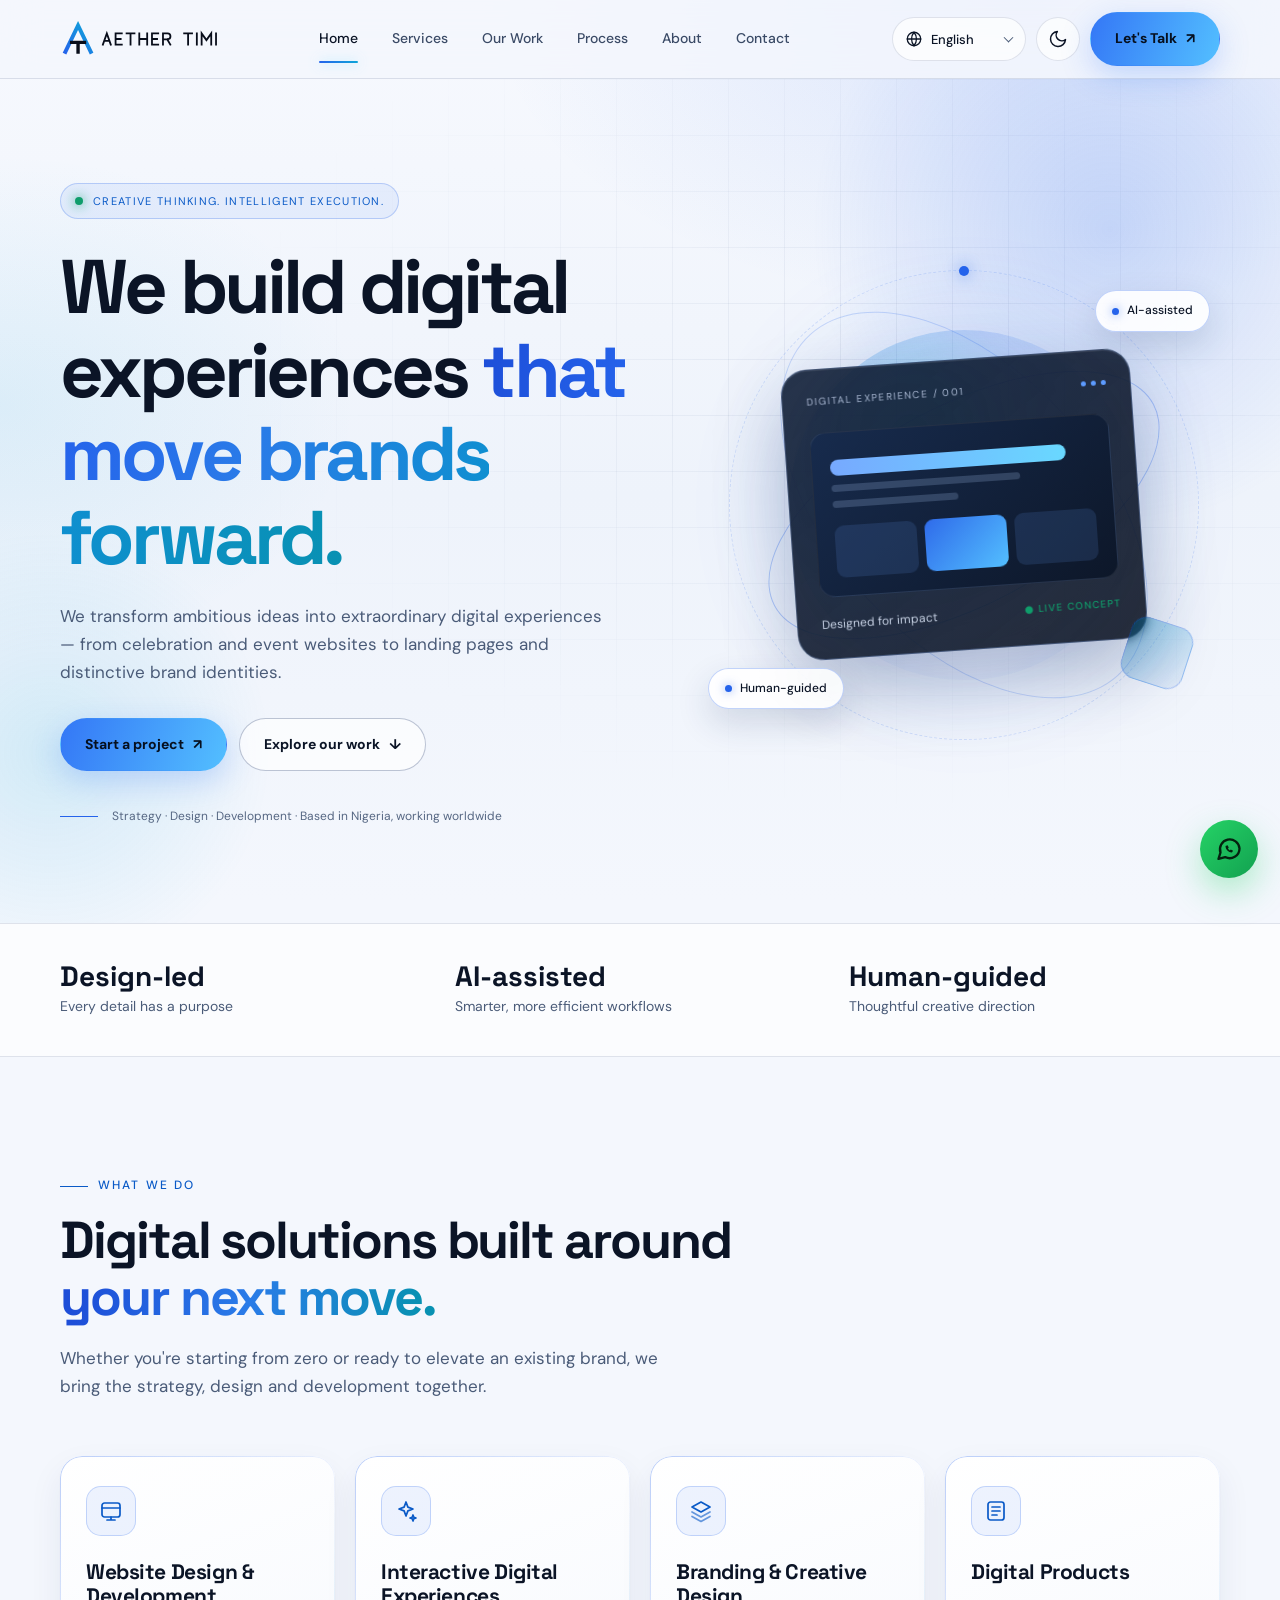
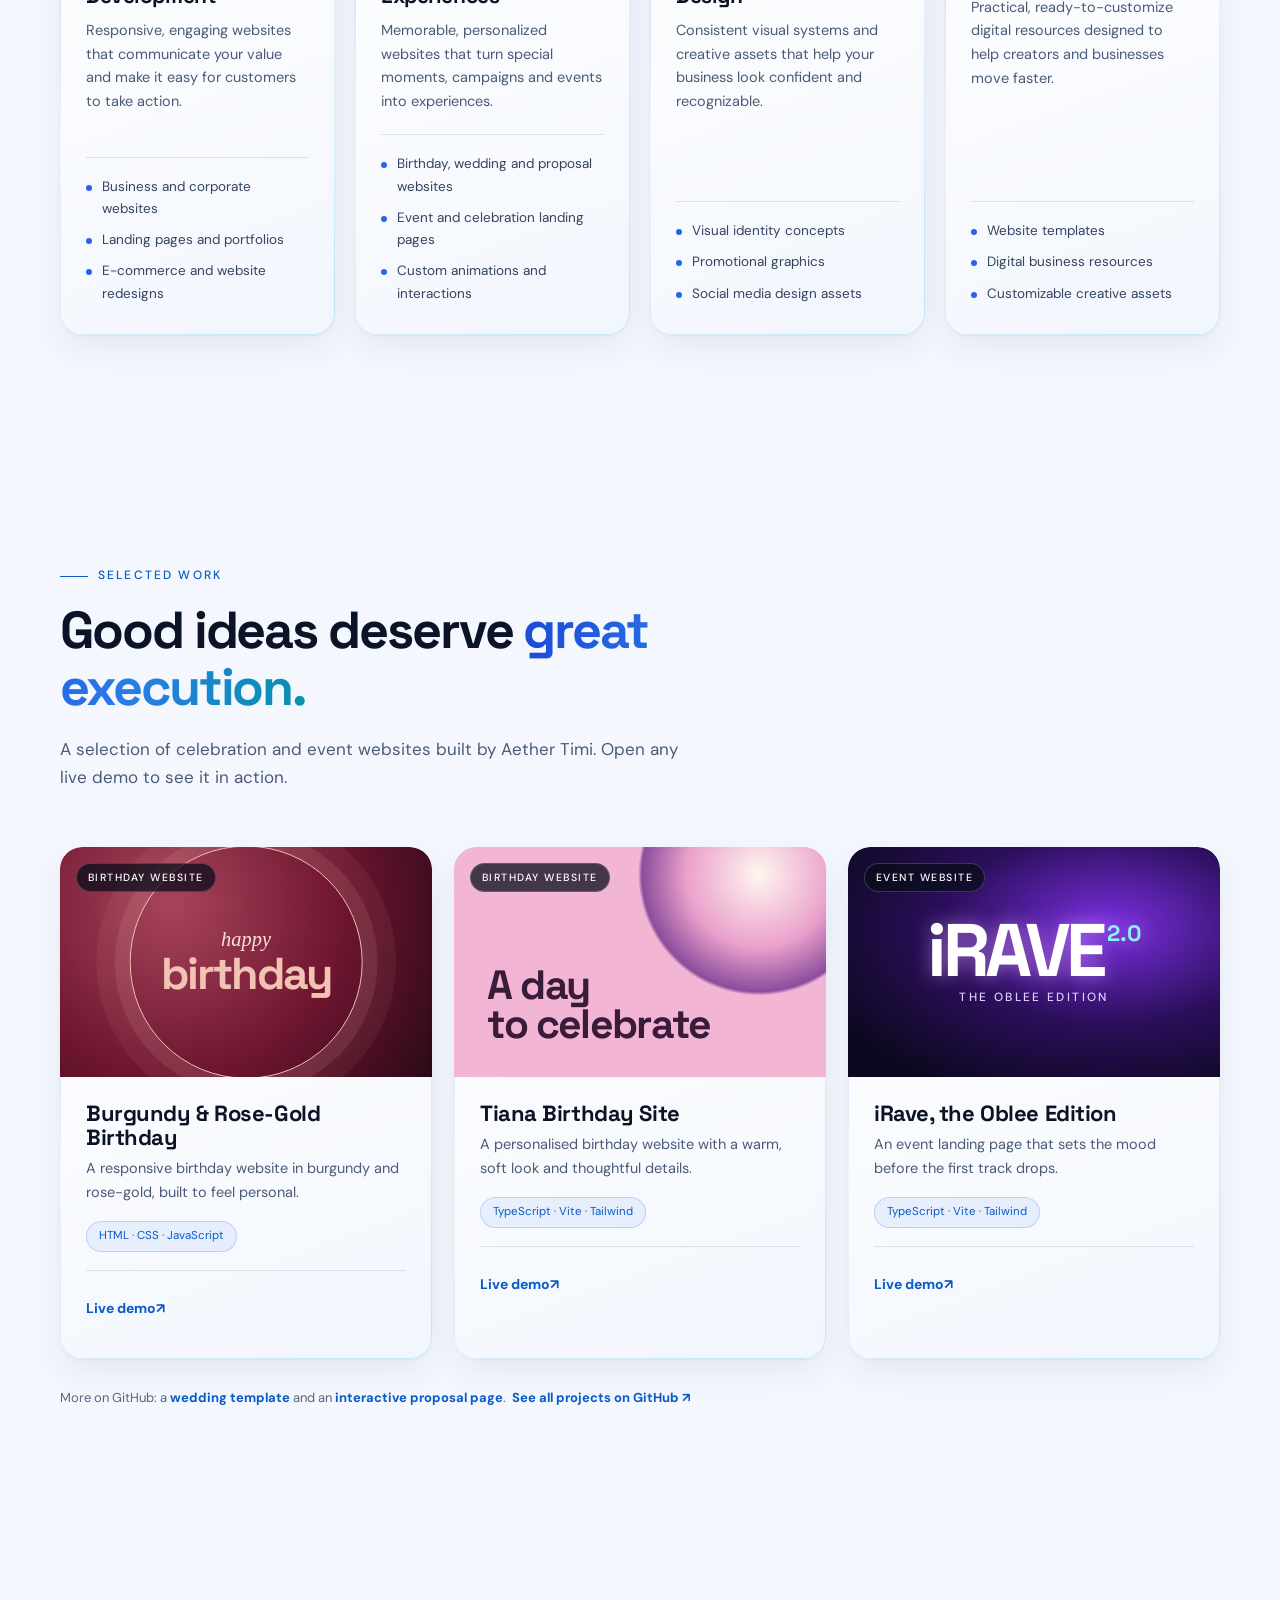
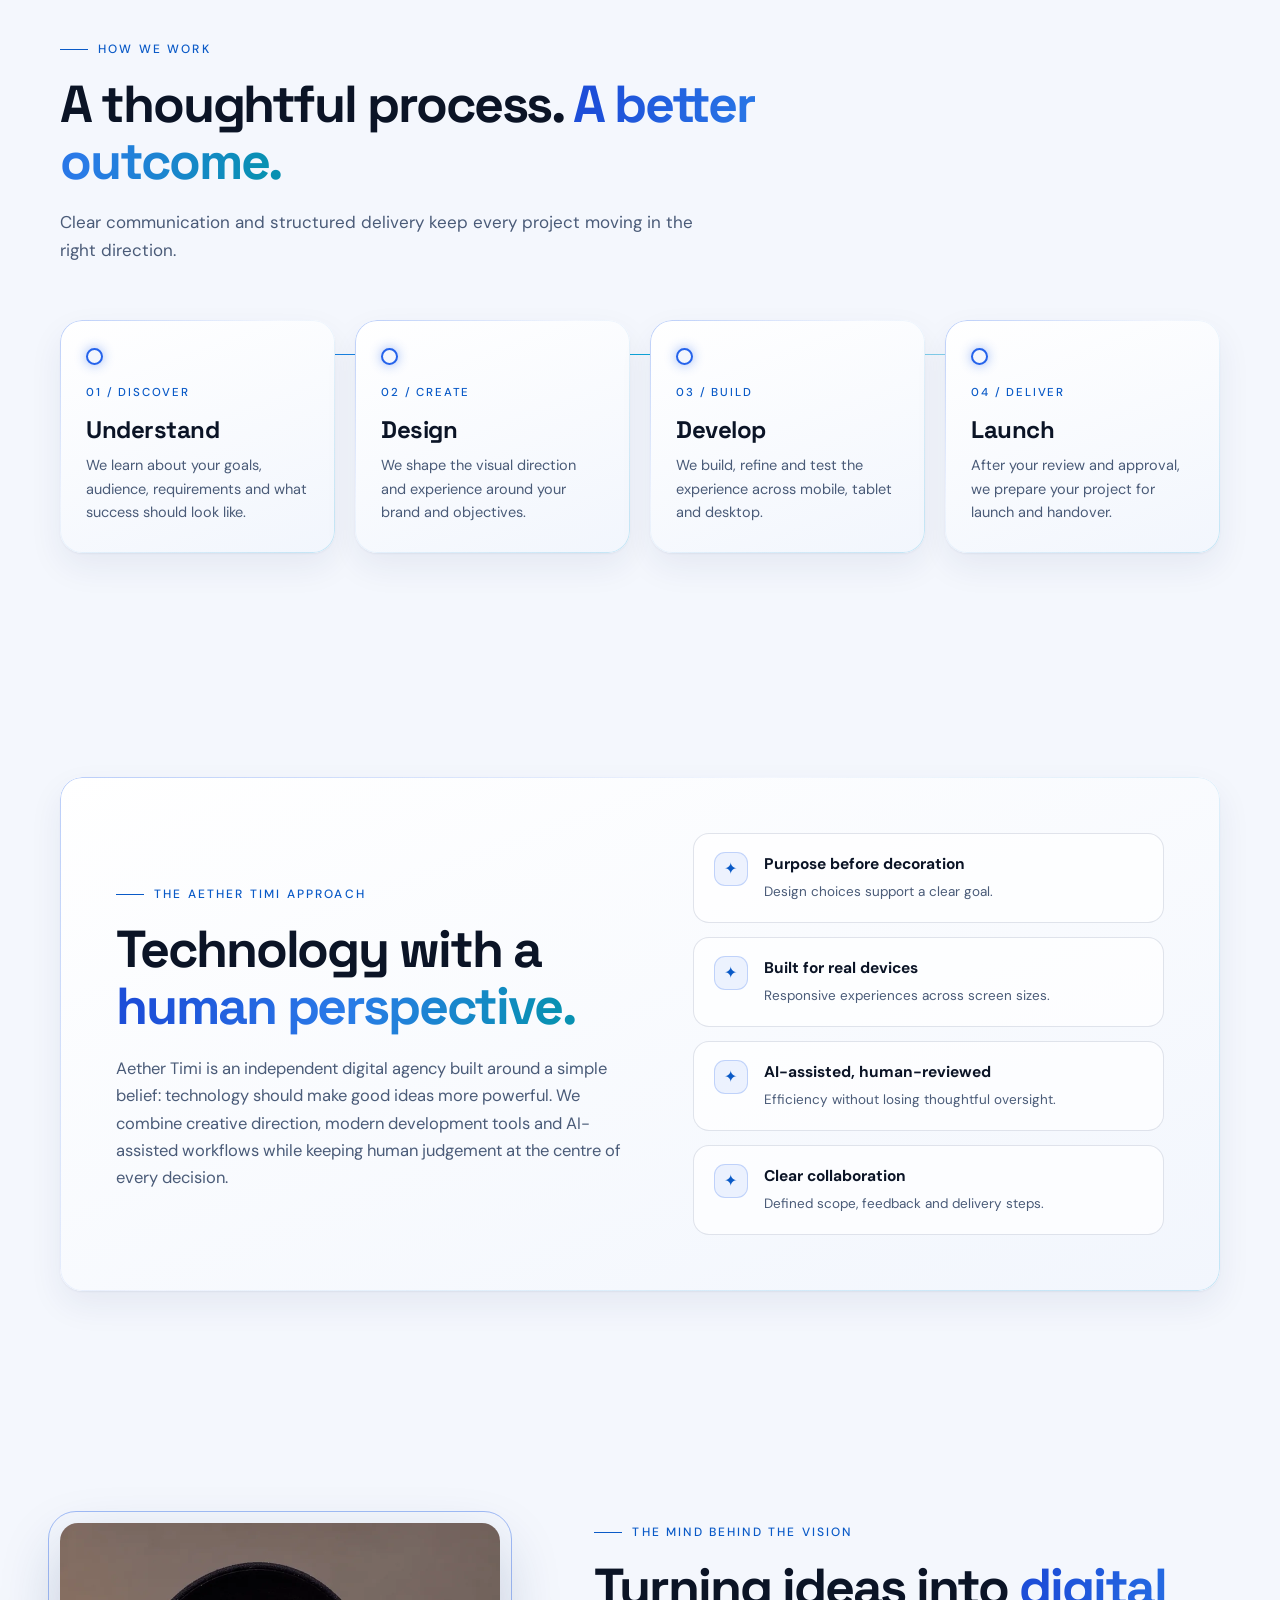
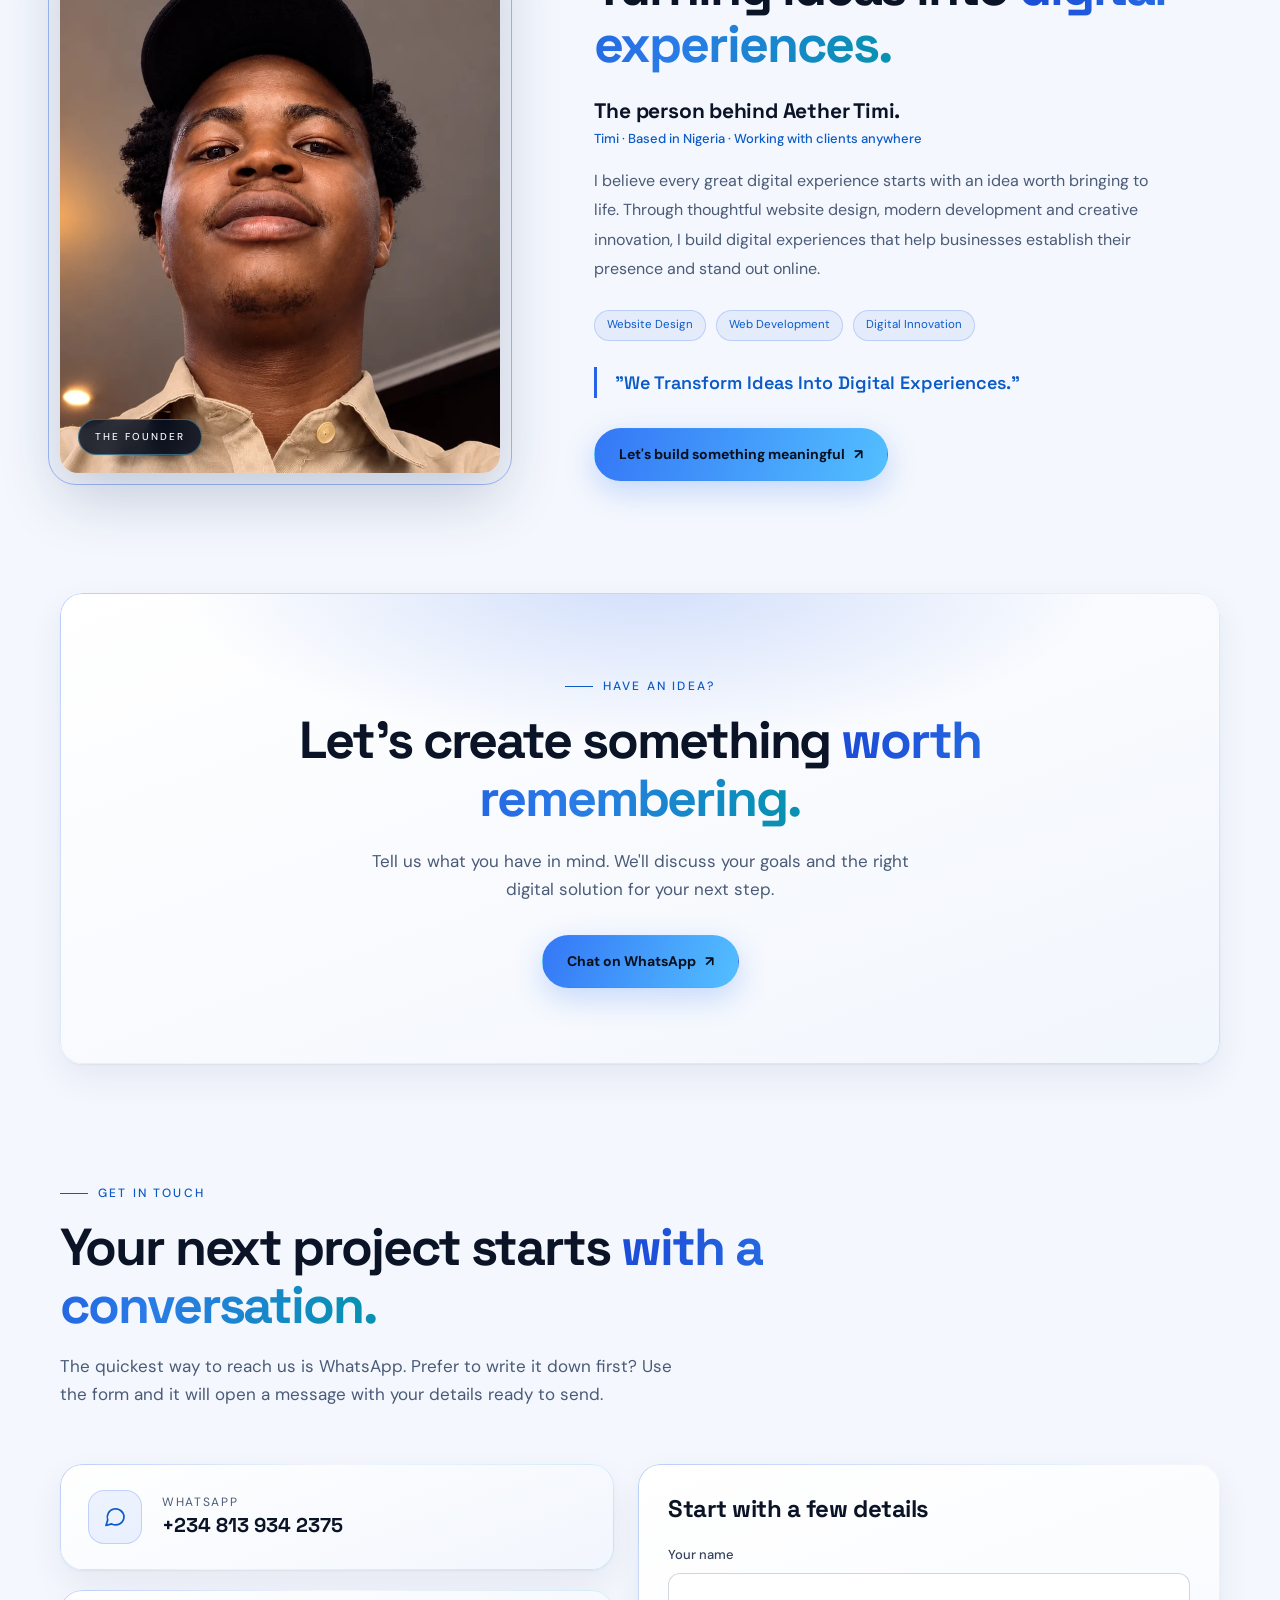
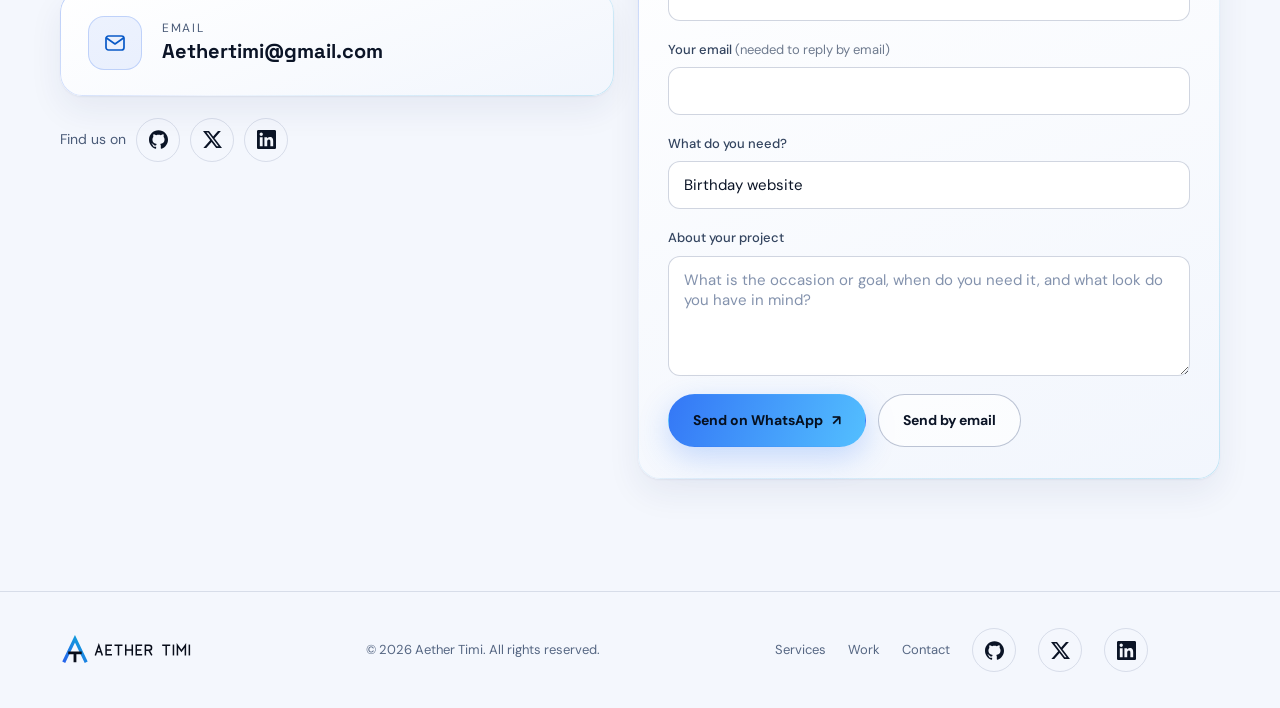
==== commit 598c4aad: "Replace GitHub, X and LinkedIn text links with logo icons Co-Authored-By: Claude Sonnet 5.5 <noreply" ====
--- a/index.html
+++ b/index.html
@@ -388,6 +388,12 @@
     :root[data-theme="light"] .founder-image img{box-shadow:0 24px 60px rgba(24,48,102,.22)}
     @media (max-width:900px){.founder-grid{grid-template-columns:1fr;gap:48px}.founder-image{width:min(100%,380px);margin-inline:auto}}
 
+    /* social icons */
+    .social a.ico,.footer-links a.ico{display:inline-grid;place-items:center;width:44px;height:44px;padding:0;border-radius:50%}
+    .social a.ico svg,.footer-links a.ico svg{width:19px;height:19px}
+    @media (min-width:900px){.footer-links{margin-inline-end:72px}}
+    .footer-links a.ico{border:1px solid var(--line);color:var(--text);transition:border-color .25s,background .25s,color .25s}
+    .footer-links a.ico:hover{border-color:var(--cyan);background:rgba(105,216,255,.08)}
     /* language switcher */
     .lang{position:relative;display:inline-flex;align-items:center;height:44px}
     .lang svg{position:absolute;left:13px;width:18px;height:18px;pointer-events:none;color:var(--text)}
@@ -667,7 +673,7 @@
                 <span class="contact-icon"><svg viewBox="0 0 24 24" fill="none" stroke="currentColor" stroke-width="1.7" stroke-linecap="round" stroke-linejoin="round" aria-hidden="true"><rect x="3" y="5" width="18" height="14" rx="2.5"/><path d="M3.5 7l8.5 6 8.5-6"/></svg></span>
                 <span><small>Email</small><strong>Aethertimi@gmail.com</strong></span></a>
             </div>
-            <p class="social reveal"><span data-i18n="ct_social">Find us on</span><a href="https://github.com/aethertimi-ctrl" target="_blank" rel="noopener">GitHub</a><a href="https://x.com/AetherTimi" target="_blank" rel="noopener">X</a><a href="https://www.linkedin.com/in/aether-timi" target="_blank" rel="noopener">LinkedIn</a></p>
+            <p class="social reveal"><span data-i18n="ct_social">Find us on</span><a class="ico" href="https://github.com/aethertimi-ctrl" target="_blank" rel="noopener" aria-label="GitHub" title="GitHub"><svg viewBox="0 0 24 24" fill="currentColor" aria-hidden="true"><path d="M12 .297c-6.63 0-12 5.373-12 12 0 5.303 3.438 9.8 8.205 11.385.6.113.82-.258.82-.577 0-.285-.01-1.04-.015-2.04-3.338.724-4.042-1.61-4.042-1.61C4.422 18.07 3.633 17.7 3.633 17.7c-1.087-.744.084-.729.084-.729 1.205.084 1.838 1.236 1.838 1.236 1.07 1.835 2.809 1.305 3.495.998.108-.776.417-1.305.76-1.605-2.665-.3-5.466-1.332-5.466-5.93 0-1.31.465-2.38 1.235-3.22-.135-.303-.54-1.523.105-3.176 0 0 1.005-.322 3.3 1.23.96-.267 1.98-.399 3-.405 1.02.006 2.04.138 3 .405 2.28-1.552 3.285-1.23 3.285-1.23.645 1.653.24 2.873.12 3.176.765.84 1.23 1.91 1.23 3.22 0 4.61-2.805 5.625-5.475 5.92.42.36.81 1.096.81 2.22 0 1.606-.015 2.896-.015 3.286 0 .315.21.69.825.57C20.565 22.092 24 17.592 24 12.297c0-6.627-5.373-12-12-12"/></svg></a><a class="ico" href="https://x.com/AetherTimi" target="_blank" rel="noopener" aria-label="X" title="X"><svg viewBox="0 0 24 24" fill="currentColor" aria-hidden="true"><path d="M18.901 1.153h3.68l-8.04 9.19L24 22.846h-7.406l-5.8-7.584-6.638 7.584H.474l8.6-9.83L0 1.154h7.594l5.243 6.932ZM17.61 20.644h2.039L6.486 3.24H4.298Z"/></svg></a><a class="ico" href="https://www.linkedin.com/in/aether-timi" target="_blank" rel="noopener" aria-label="LinkedIn" title="LinkedIn"><svg viewBox="0 0 24 24" fill="currentColor" aria-hidden="true"><path d="M20.447 20.452h-3.554v-5.569c0-1.328-.027-3.037-1.852-3.037-1.853 0-2.136 1.445-2.136 2.939v5.667H9.351V9h3.414v1.561h.046c.477-.9 1.637-1.85 3.37-1.85 3.601 0 4.267 2.37 4.267 5.455v6.286zM5.337 7.433c-1.144 0-2.063-.926-2.063-2.065 0-1.138.92-2.063 2.063-2.063 1.14 0 2.064.925 2.064 2.063 0 1.139-.925 2.065-2.064 2.065zm1.782 13.019H3.555V9h3.564v11.452zM22.225 0H1.771C.792 0 0 .774 0 1.729v20.542C0 23.227.792 24 1.771 24h20.451C23.2 24 24 23.227 24 22.271V1.729C24 .774 23.2 0 22.222 0h.003z"/></svg></a></p>
           </div>
           <form class="card form reveal" id="project-form" novalidate>
             <h3 data-i18n="fm_h">Start with a few details</h3>
@@ -690,7 +696,7 @@
     <div class="container footer-inner">
       <a class="brand" href="#home" aria-label="Aether Timi — back to top"><img class="logo-dark" src="assets/logo-horizontal-dark.svg" width="131" height="30" alt="Aether Timi" loading="lazy"><img class="logo-light" src="assets/logo-horizontal-light.svg" width="131" height="30" alt="Aether Timi" loading="lazy"></a>
       <span data-i18n="ft_copy">© <span id="year">2026</span> Aether Timi. All rights reserved.</span>
-      <div class="footer-links"><a href="#services" data-i18n="nav_services">Services</a><a href="#work" data-i18n="ft_work">Work</a><a href="#contact" data-i18n="nav_contact">Contact</a><a href="https://github.com/aethertimi-ctrl" target="_blank" rel="noopener">GitHub</a><a href="https://x.com/AetherTimi" target="_blank" rel="noopener">X</a><a href="https://www.linkedin.com/in/aether-timi" target="_blank" rel="noopener">LinkedIn</a></div>
+      <div class="footer-links"><a href="#services" data-i18n="nav_services">Services</a><a href="#work" data-i18n="ft_work">Work</a><a href="#contact" data-i18n="nav_contact">Contact</a><a class="ico" href="https://github.com/aethertimi-ctrl" target="_blank" rel="noopener" aria-label="GitHub" title="GitHub"><svg viewBox="0 0 24 24" fill="currentColor" aria-hidden="true"><path d="M12 .297c-6.63 0-12 5.373-12 12 0 5.303 3.438 9.8 8.205 11.385.6.113.82-.258.82-.577 0-.285-.01-1.04-.015-2.04-3.338.724-4.042-1.61-4.042-1.61C4.422 18.07 3.633 17.7 3.633 17.7c-1.087-.744.084-.729.084-.729 1.205.084 1.838 1.236 1.838 1.236 1.07 1.835 2.809 1.305 3.495.998.108-.776.417-1.305.76-1.605-2.665-.3-5.466-1.332-5.466-5.93 0-1.31.465-2.38 1.235-3.22-.135-.303-.54-1.523.105-3.176 0 0 1.005-.322 3.3 1.23.96-.267 1.98-.399 3-.405 1.02.006 2.04.138 3 .405 2.28-1.552 3.285-1.23 3.285-1.23.645 1.653.24 2.873.12 3.176.765.84 1.23 1.91 1.23 3.22 0 4.61-2.805 5.625-5.475 5.92.42.36.81 1.096.81 2.22 0 1.606-.015 2.896-.015 3.286 0 .315.21.69.825.57C20.565 22.092 24 17.592 24 12.297c0-6.627-5.373-12-12-12"/></svg></a><a class="ico" href="https://x.com/AetherTimi" target="_blank" rel="noopener" aria-label="X" title="X"><svg viewBox="0 0 24 24" fill="currentColor" aria-hidden="true"><path d="M18.901 1.153h3.68l-8.04 9.19L24 22.846h-7.406l-5.8-7.584-6.638 7.584H.474l8.6-9.83L0 1.154h7.594l5.243 6.932ZM17.61 20.644h2.039L6.486 3.24H4.298Z"/></svg></a><a class="ico" href="https://www.linkedin.com/in/aether-timi" target="_blank" rel="noopener" aria-label="LinkedIn" title="LinkedIn"><svg viewBox="0 0 24 24" fill="currentColor" aria-hidden="true"><path d="M20.447 20.452h-3.554v-5.569c0-1.328-.027-3.037-1.852-3.037-1.853 0-2.136 1.445-2.136 2.939v5.667H9.351V9h3.414v1.561h.046c.477-.9 1.637-1.85 3.37-1.85 3.601 0 4.267 2.37 4.267 5.455v6.286zM5.337 7.433c-1.144 0-2.063-.926-2.063-2.065 0-1.138.92-2.063 2.063-2.063 1.14 0 2.064.925 2.064 2.063 0 1.139-.925 2.065-2.064 2.065zm1.782 13.019H3.555V9h3.564v11.452zM22.225 0H1.771C.792 0 0 .774 0 1.729v20.542C0 23.227.792 24 1.771 24h20.451C23.2 24 24 23.227 24 22.271V1.729C24 .774 23.2 0 22.222 0h.003z"/></svg></a></div>
     </div>
   </footer>
 
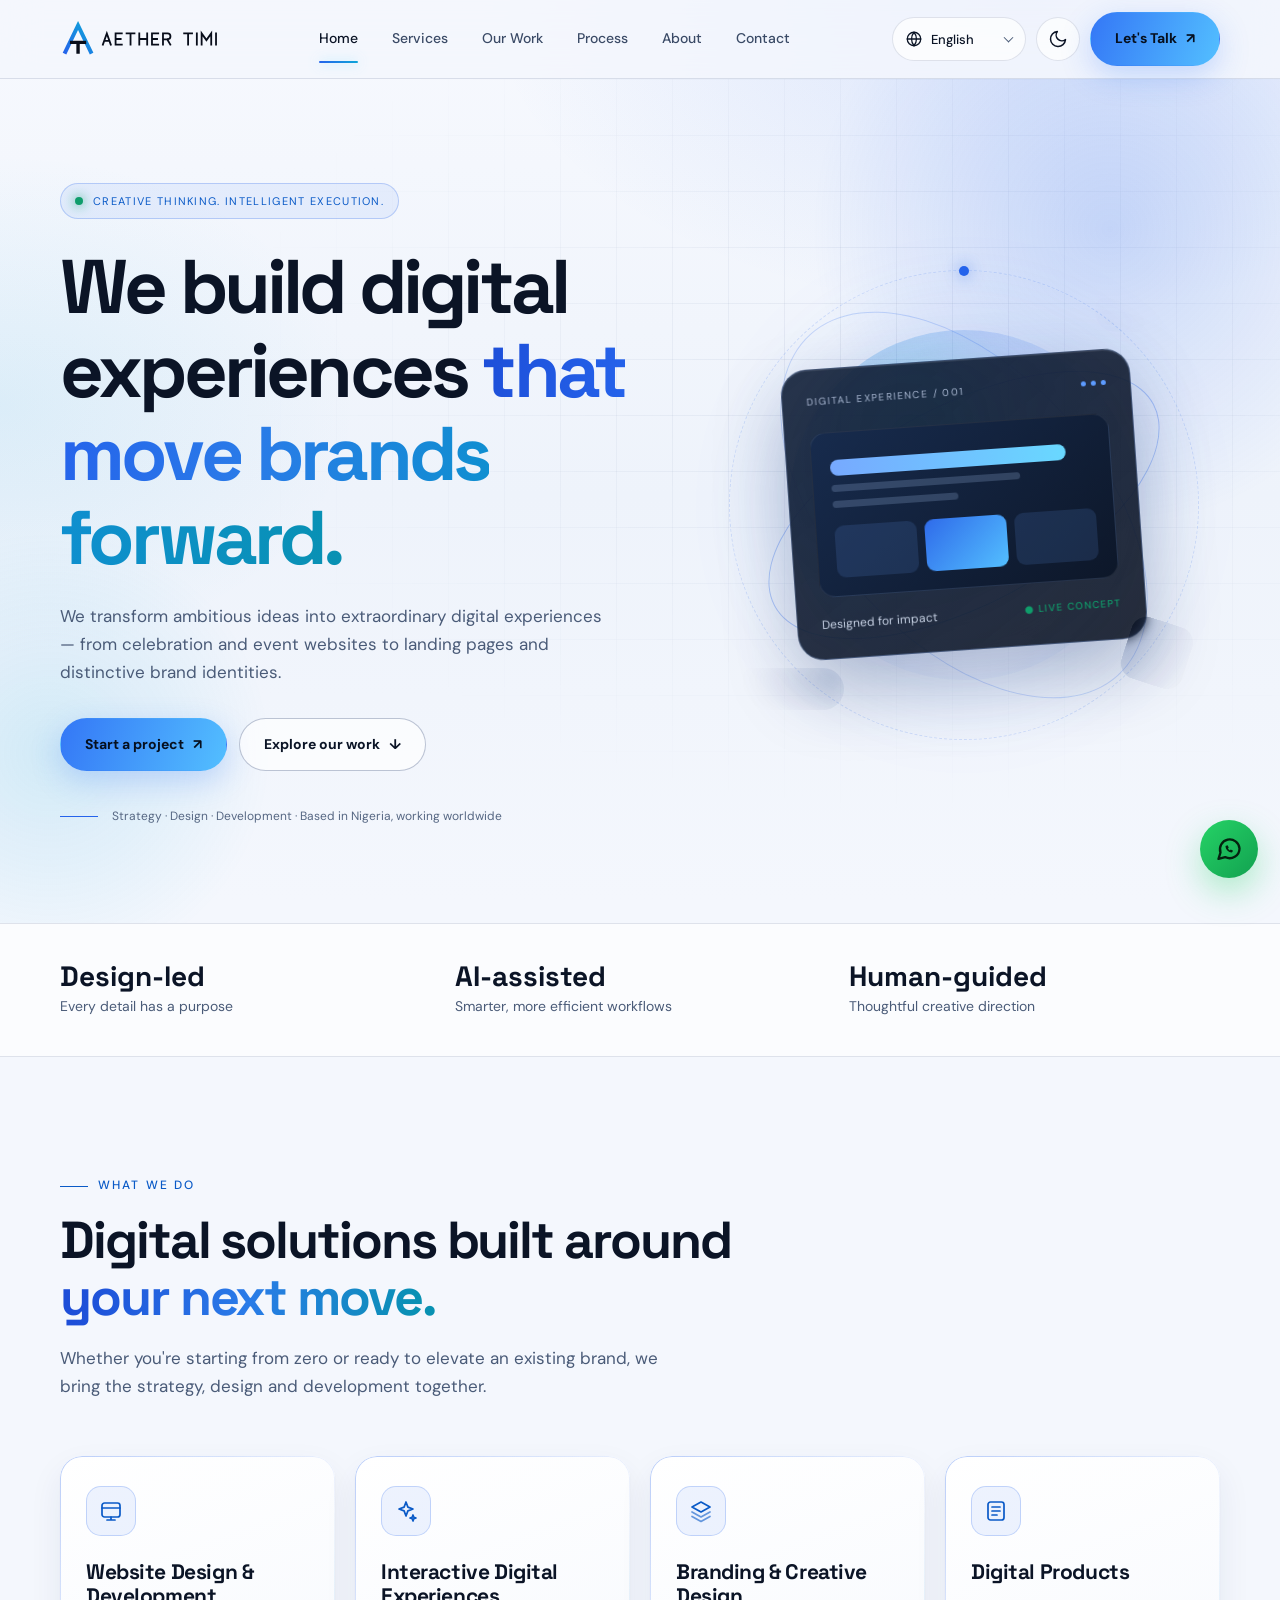
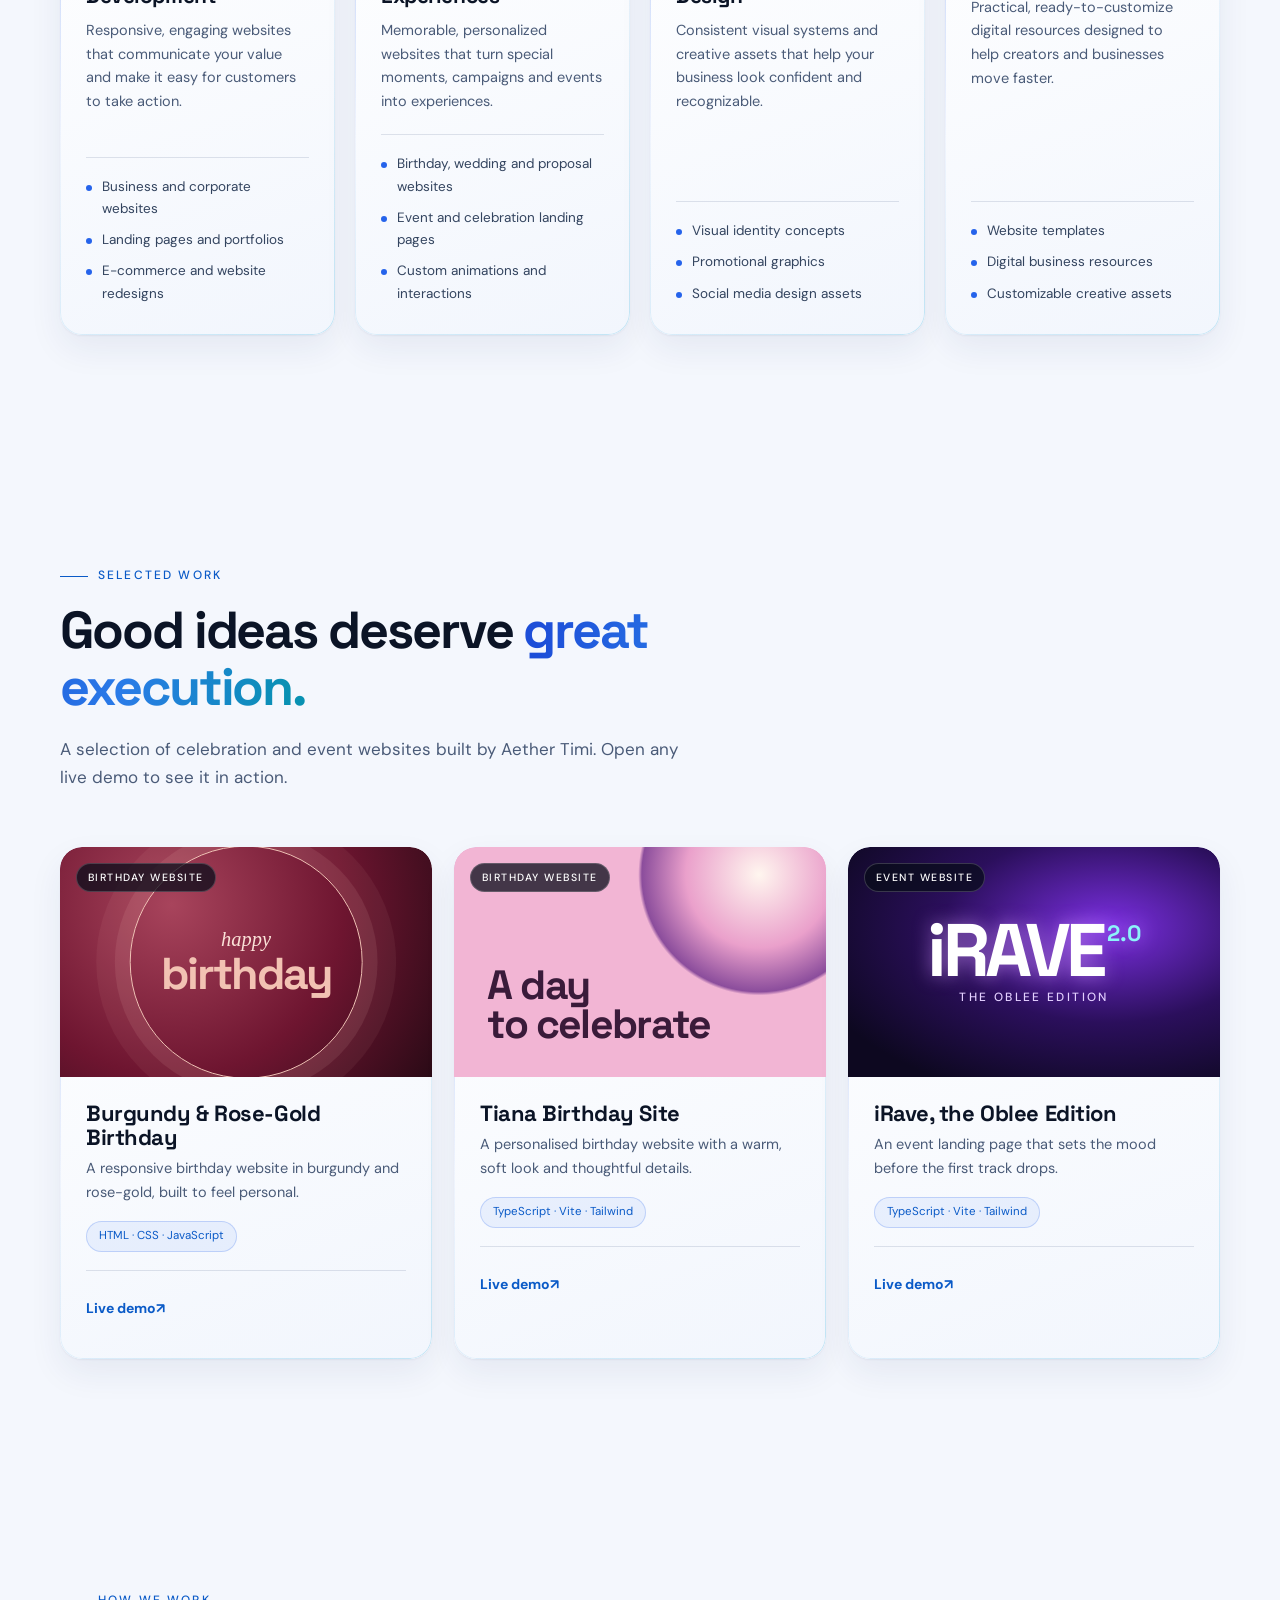
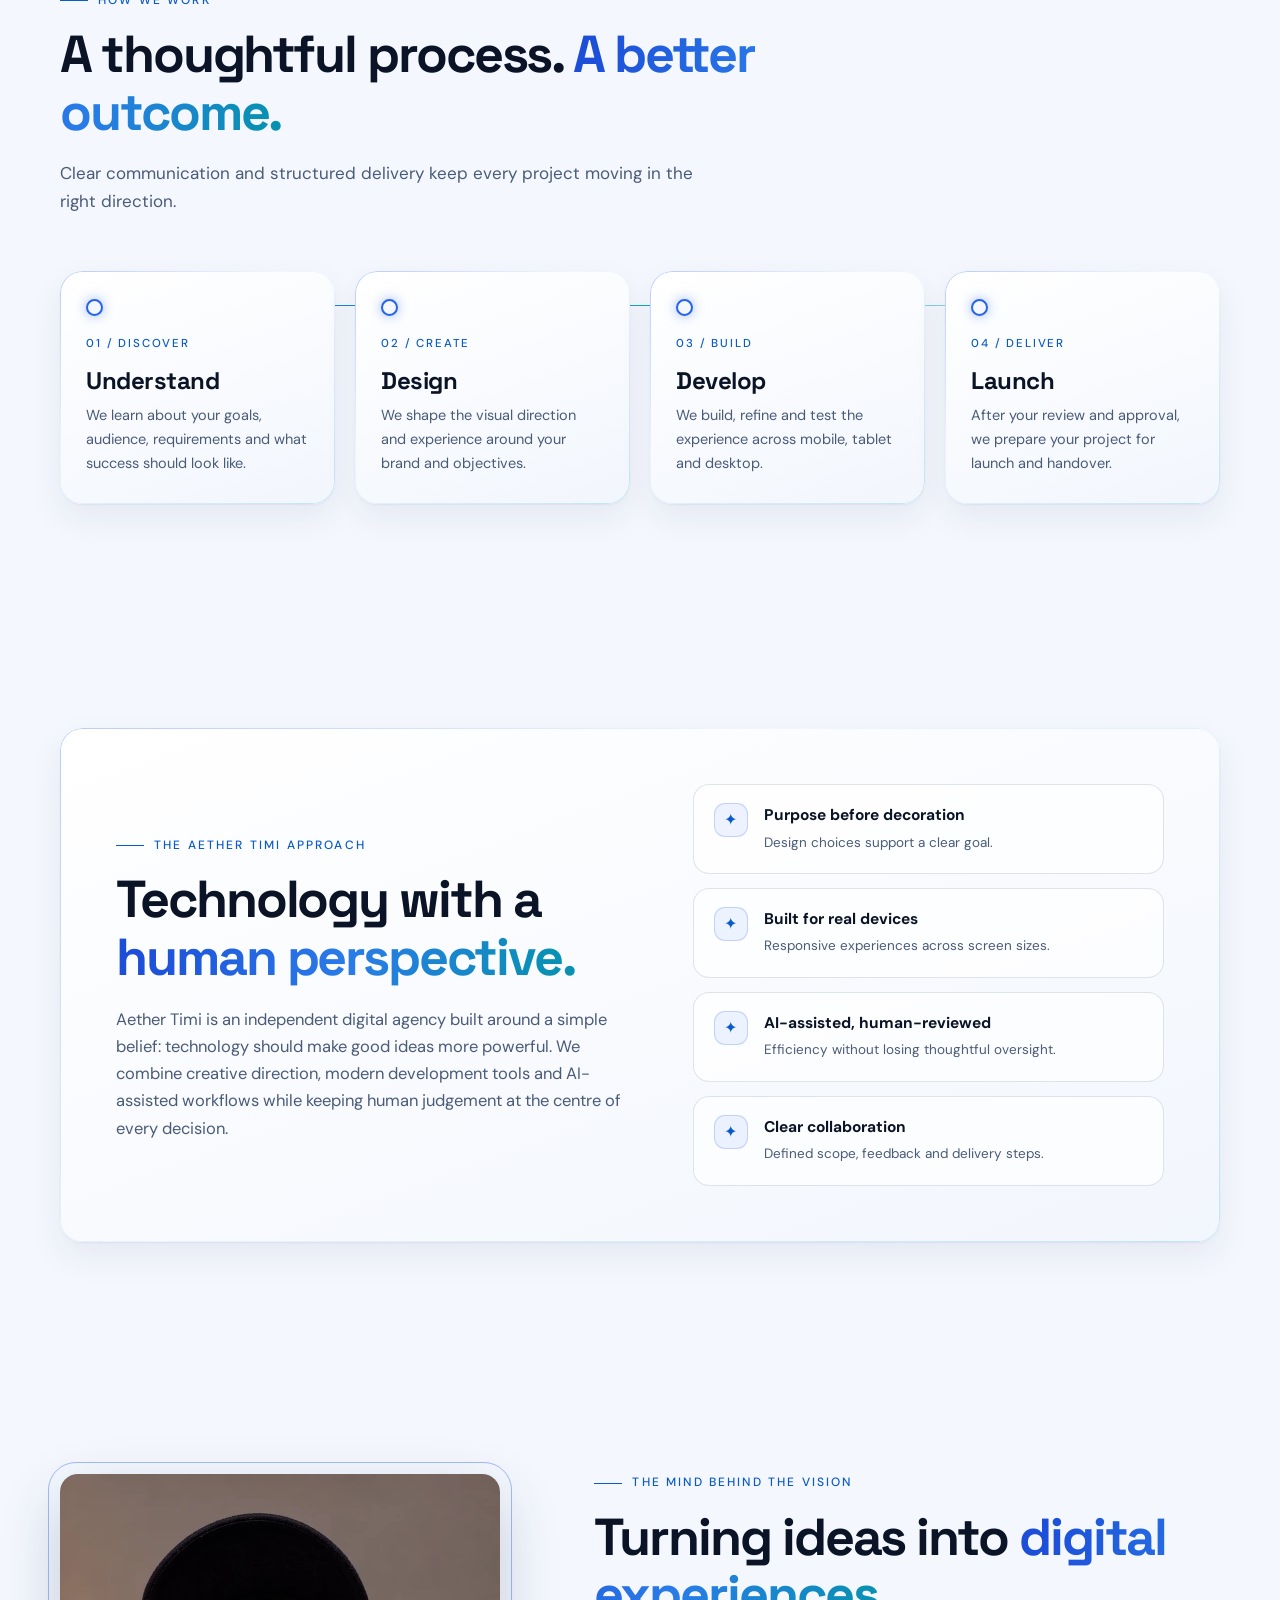
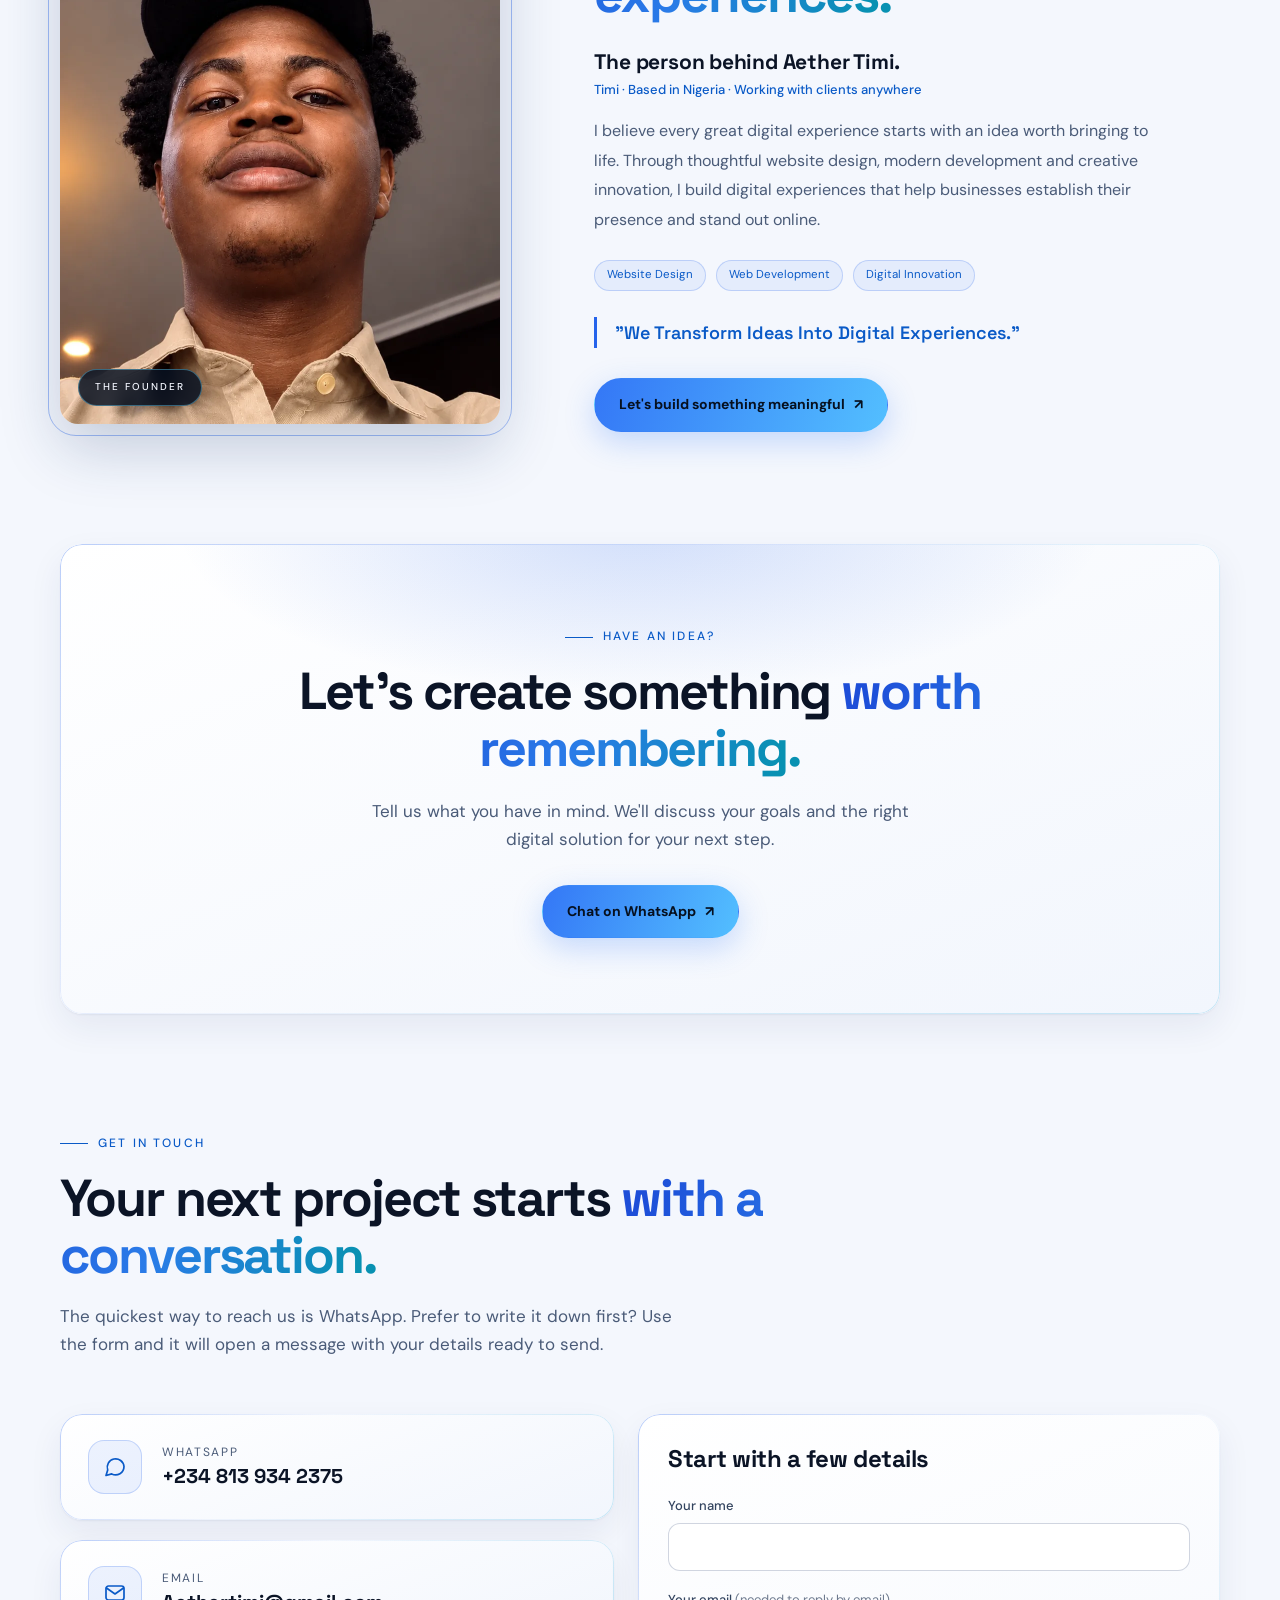
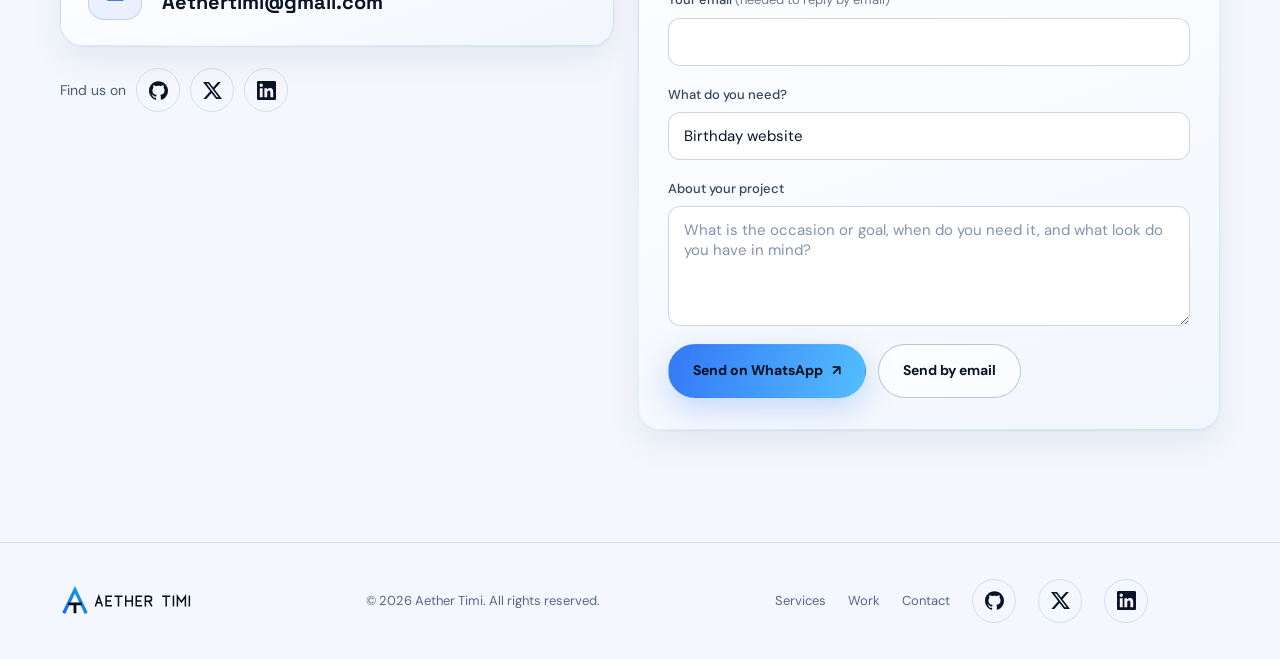
==== commit 4542369d: "Remove the More on GitHub line from the work section Co-Authored-By: Claude Sonnet 5.5 <noreply@anth" ====
--- a/index.html
+++ b/index.html
@@ -601,7 +601,6 @@
               <div class="work-links"><a class="link" href="https://rave-template.vercel.app/" target="_blank" rel="noopener" aria-label="Live demo of the rave event site (opens in a new tab)" data-i18n="live">Live demo <span aria-hidden="true">↗</span></a></div></div>
           </article>
         </div>
-        <p class="work-note reveal" data-i18n="wk_note">More on GitHub: a <a class="link" href="https://github.com/aethertimi-ctrl/wedding-template" target="_blank" rel="noopener">wedding template</a> and an <a class="link" href="https://github.com/aethertimi-ctrl/a-proposal-for-prince-" target="_blank" rel="noopener">interactive proposal page</a>. &nbsp;<a class="link" href="https://github.com/aethertimi-ctrl" target="_blank" rel="noopener">See all projects on GitHub <span aria-hidden="true">↗</span></a></p>
       </div>
     </section>
 
@@ -804,7 +803,7 @@
 
 
       /* language switcher */
-      var I18N = {"en": {"skip": "Skip to content", "nav_home": "Home", "nav_services": "Services", "nav_work": "Our Work", "nav_process": "Process", "nav_about": "About", "nav_contact": "Contact", "nav_cta": "Let's Talk <span class=\"arr\" aria-hidden=\"true\">↗</span>", "eyebrow": "<span class=\"pulse\"></span> Creative thinking. Intelligent execution.", "hero_copy": "We transform ambitious ideas into extraordinary digital experiences — from celebration and event websites to landing pages and distinctive brand identities.", "hero_start": "Start a project <span class=\"arr\" aria-hidden=\"true\">↗</span>", "hero_explore": "Explore our work <span class=\"arr\" aria-hidden=\"true\">↓</span>", "micro": "<span class=\"micro-line\"></span> Strategy · Design · Development · Based in Nigeria, working worldwide", "card_top": "Digital experience / 001", "card_bottom": "Designed for impact", "card_status": "● LIVE CONCEPT", "ai": "AI-assisted", "human": "Human-guided", "stat1": "Design-led", "stat1d": "Every detail has a purpose", "stat2d": "Smarter, more efficient workflows", "stat3d": "Thoughtful creative direction", "svc_k": "What we do", "svc_h": "Digital solutions built around <span class=\"gradient\">your next move.</span>", "svc_p": "Whether you're starting from zero or ready to elevate an existing brand, we bring the strategy, design and development together.", "s1h": "Website Design &amp; Development", "s1p": "Responsive, engaging websites that communicate your value and make it easy for customers to take action.", "s1a": "Business and corporate websites", "s1b": "Landing pages and portfolios", "s1c": "E-commerce and website redesigns", "s2h": "Interactive Digital Experiences", "s2p": "Memorable, personalized websites that turn special moments, campaigns and events into experiences.", "s2a": "Birthday, wedding and proposal websites", "s2b": "Event and celebration landing pages", "s2c": "Custom animations and interactions", "s3h": "Branding &amp; Creative Design", "s3p": "Consistent visual systems and creative assets that help your business look confident and recognizable.", "s3a": "Visual identity concepts", "s3b": "Promotional graphics", "s3c": "Social media design assets", "s4h": "Digital Products", "s4p": "Practical, ready-to-customize digital resources designed to help creators and businesses move faster.", "s4a": "Website templates", "s4b": "Digital business resources", "s4c": "Customizable creative assets", "wk_k": "Selected work", "wk_h": "Good ideas deserve <span class=\"gradient\">great execution.</span>", "wk_p": "A selection of celebration and event websites built by Aether Timi. Open any live demo to see it in action.", "badge_bd": "Birthday website", "badge_ev": "Event website", "w1h": "Burgundy &amp; Rose-Gold Birthday", "w1p": "A responsive birthday website in burgundy and rose-gold, built to feel personal.", "w2h": "Tiana Birthday Site", "w2p": "A personalised birthday website with a warm, soft look and thoughtful details.", "w3h": "iRave, the Oblee Edition", "w3p": "An event landing page that sets the mood before the first track drops.", "live": "Live demo <span aria-hidden=\"true\">↗</span>", "wk_note": "More on GitHub: a <a class=\"link\" href=\"https://github.com/aethertimi-ctrl/wedding-template\" target=\"_blank\" rel=\"noopener\">wedding template</a> and an <a class=\"link\" href=\"https://github.com/aethertimi-ctrl/a-proposal-for-prince-\" target=\"_blank\" rel=\"noopener\">interactive proposal page</a>. &nbsp;<a class=\"link\" href=\"https://github.com/aethertimi-ctrl\" target=\"_blank\" rel=\"noopener\">See all projects on GitHub <span aria-hidden=\"true\">↗</span></a>", "pr_k": "How we work", "pr_h": "A thoughtful process. <span class=\"gradient\">A better outcome.</span>", "pr_p": "Clear communication and structured delivery keep every project moving in the right direction.", "st1n": "01 / DISCOVER", "st1h": "Understand", "st1p": "We learn about your goals, audience, requirements and what success should look like.", "st2n": "02 / CREATE", "st2h": "Design", "st2p": "We shape the visual direction and experience around your brand and objectives.", "st3n": "03 / BUILD", "st3h": "Develop", "st3p": "We build, refine and test the experience across mobile, tablet and desktop.", "st4n": "04 / DELIVER", "st4h": "Launch", "st4p": "After your review and approval, we prepare your project for launch and handover.", "ab_k": "The Aether Timi approach", "ab_h": "Technology with a <span class=\"gradient\">human perspective.</span>", "ab_p": "Aether Timi is an independent digital agency built around a simple belief: technology should make good ideas more powerful. We combine creative direction, modern development tools and AI-assisted workflows while keeping human judgement at the centre of every decision.", "pc1": "Purpose before decoration", "pc1d": "Design choices support a clear goal.", "pc2": "Built for real devices", "pc2d": "Responsive experiences across screen sizes.", "pc3": "AI-assisted, human-reviewed", "pc3d": "Efficiency without losing thoughtful oversight.", "pc4": "Clear collaboration", "pc4d": "Defined scope, feedback and delivery steps.", "fd_label": "The Founder", "fd_k": "The mind behind the vision", "fd_h": "Turning ideas into <span class=\"gradient\">digital experiences.</span>", "fd_h3": "The person behind Aether Timi.", "fd_meta": "Timi · Based in Nigeria · Working with clients anywhere", "fd_copy": "I believe every great digital experience starts with an idea worth bringing to life. Through thoughtful website design, modern development and creative innovation, I build digital experiences that help businesses establish their presence and stand out online.", "fd_t1": "Website Design", "fd_t2": "Web Development", "fd_t3": "Digital Innovation", "fd_q": "\"We Transform Ideas Into Digital Experiences.\"", "fd_btn": "Let's build something meaningful <span class=\"arr\" aria-hidden=\"true\">↗</span>", "cta_k": "Have an idea?", "cta_h": "Let's create something <span class=\"gradient\">worth remembering.</span>", "cta_p": "Tell us what you have in mind. We'll discuss your goals and the right digital solution for your next step.", "cta_btn": "Chat on WhatsApp <span class=\"arr\" aria-hidden=\"true\">↗</span>", "ct_k": "Get in touch", "ct_h": "Your next project starts <span class=\"gradient\">with a conversation.</span>", "ct_p": "The quickest way to reach us is WhatsApp. Prefer to write it down first? Use the form and it will open a message with your details ready to send.", "ct_social": "Find us on", "fm_h": "Start with a few details", "fm_name": "Your name", "fm_email": "Your email <span class=\"opt\">(needed to reply by email)</span>", "fm_need": "What do you need?", "fm_about": "About your project", "fm_wa": "Send on WhatsApp <span class=\"arr\" aria-hidden=\"true\">↗</span>", "fm_mail": "Send by email", "fm_err": "Please add your name and a short note before sending.", "ft_copy": "© <span id=\"year\">2026</span> Aether Timi. All rights reserved.", "ft_work": "Work", "o1": "Birthday website", "o2": "Wedding website", "o3": "Proposal page", "o4": "Event or landing page", "o5": "Business website", "o6": "Branding &amp; design", "o7": "Something else", "ph_msg": "What is the occasion or goal, when do you need it, and what look do you have in mind?", "lang_label": "Language", "menu_label": "Toggle navigation", "theme_light": "Switch to light theme", "theme_dark": "Switch to dark theme", "sending": "Sending…", "sent": "Thank you! Your message has been sent. We will reply to {addr} soon.", "bad_email": "Please add a valid email address so we can reply.", "fail1": "Sorry, that did not send. Please ", "fail_link": "email us directly", "fail2": " or use WhatsApp.", "title": "Aether Timi — Digital Experiences, Intelligently Crafted", "meta_desc": "Aether Timi is an AI-assisted digital agency. We transform ambitious ideas into extraordinary digital experiences: websites, interactive experiences and brand identities.", "h1a": "We build digital experiences", "h1b": "that move brands forward."}, "ha": {"skip": "Tsallake zuwa abubuwan da ke ciki", "nav_home": "Gida", "nav_services": "Hidimomi", "nav_work": "Ayyukanmu", "nav_process": "Tsari", "nav_about": "Game da Mu", "nav_contact": "Tuntuɓe Mu", "nav_cta": "Mu Yi Magana <span class=\"arr\" aria-hidden=\"true\">↗</span>", "eyebrow": "<span class=\"pulse\"></span> Tunani na ƙirƙira. Aiwatarwa mai hikima.", "hero_copy": "Muna mayar da manyan ra'ayoyi zuwa ƙwarewar dijital ta musamman — tun daga shafukan bukukuwa da taruka zuwa shafukan sauka da kuma alamar kasuwanci ta musamman.", "hero_start": "Fara aiki <span class=\"arr\" aria-hidden=\"true\">↗</span>", "hero_explore": "Duba ayyukanmu <span class=\"arr\" aria-hidden=\"true\">↓</span>", "micro": "<span class=\"micro-line\"></span> Dabara · Ƙira · Haɓakawa · Muna Najeriya, muna aiki a duniya baki ɗaya", "card_top": "Ƙwarewar dijital / 001", "card_bottom": "An ƙera shi don tasiri", "card_status": "● MISALI NA GASKE", "ai": "Da taimakon AI", "human": "Mutum ne ke jagora", "stat1": "Ƙira ce ke jagora", "stat1d": "Kowane dalla-dalla yana da manufa", "stat2d": "Ayyuka masu wayo da inganci", "stat3d": "Jagorar ƙirƙira mai tunani", "svc_k": "Abin da muke yi", "svc_h": "Mafita ta dijital da aka gina a kan <span class=\"gradient\">mataki na gaba naku.</span>", "svc_p": "Ko kuna farawa daga tushe ko kuna son ɗaga alamar kasuwancinku, muna haɗa dabara, ƙira da haɓakawa wuri guda.", "s1h": "Ƙirar Shafin Yanar Gizo da Haɓaka Shi", "s1p": "Shafukan yanar gizo masu dacewa da kowace na'ura, waɗanda ke bayyana darajarku kuma suna sauƙaƙa wa abokan ciniki ɗaukar mataki.", "s1a": "Shafukan kasuwanci da na kamfanoni", "s1b": "Shafukan sauka da na nuna ayyuka", "s1c": "Kasuwancin yanar gizo da sake ƙirar shafuka", "s2h": "Ƙwarewar Dijital Mai Hulɗa", "s2p": "Shafuka na musamman waɗanda ake tunawa da su, masu mayar da lokuta na musamman, kamfen da taruka zuwa ƙwarewa.", "s2a": "Shafukan ranar haihuwa, aure da neman aure", "s2b": "Shafukan taro da bukukuwa", "s2c": "Motsi da hulɗa na musamman", "s3h": "Alamar Kasuwanci da Ƙirar Ƙirƙira", "s3p": "Tsarin hoto mai daidaito da kayayyakin ƙirƙira da ke sa kasuwancinku ya yi kwarjini kuma a gane shi.", "s3a": "Ra'ayoyin siffar alama", "s3b": "Zane-zanen talla", "s3c": "Kayayyakin ƙira na kafafen sada zumunta", "s4h": "Kayayyakin Dijital", "s4p": "Kayan dijital masu amfani, shirye don gyarawa, waɗanda ke taimaka wa masu ƙirƙira da 'yan kasuwa su yi sauri.", "s4a": "Samfuran shafukan yanar gizo (templates)", "s4b": "Kayan dijital na kasuwanci", "s4c": "Kayan ƙirƙira da za a iya gyarawa", "wk_k": "Zaɓaɓɓun ayyuka", "wk_h": "Kyawawan ra'ayoyi sun cancanci <span class=\"gradient\">kyakkyawan aiwatarwa.</span>", "wk_p": "Zaɓin shafukan murna da na taro da Aether Timi ya gina. Buɗe kowane samfurin kai-tsaye don ganin yadda yake aiki.", "badge_bd": "Shafin ranar haihuwa", "badge_ev": "Shafin taro", "w1h": "Ranar Haihuwa ta Burgundy da Rose-Gold", "w1p": "Shafin ranar haihuwa mai dacewa da kowace na'ura, mai launin burgundy da rose-gold, wanda aka ƙera ya zama na kai.", "w2h": "Shafin Ranar Haihuwa na Tiana", "w2p": "Shafin ranar haihuwa na musamman mai kyan gani mai taushi da ƙayatattun bayanai.", "w3h": "iRave, Fitowar Oblee", "w3p": "Shafin taro da ke kafa yanayin nishaɗi kafin waƙar farko ta fara.", "live": "Samfurin kai-tsaye <span aria-hidden=\"true\">↗</span>", "wk_note": "Ƙarin ayyuka a GitHub: <a class=\"link\" href=\"https://github.com/aethertimi-ctrl/wedding-template\" target=\"_blank\" rel=\"noopener\">samfurin shafin aure</a> da <a class=\"link\" href=\"https://github.com/aethertimi-ctrl/a-proposal-for-prince-\" target=\"_blank\" rel=\"noopener\">shafin neman aure mai hulɗa</a>. &nbsp;<a class=\"link\" href=\"https://github.com/aethertimi-ctrl\" target=\"_blank\" rel=\"noopener\">Duba duk ayyuka a GitHub <span aria-hidden=\"true\">↗</span></a>", "pr_k": "Yadda muke aiki", "pr_h": "Tsari mai hikima. <span class=\"gradient\">Sakamako mafi kyau.</span>", "pr_p": "Sadarwa mai tsabta da isar da aiki cikin tsari na sa kowane aiki ya ci gaba a hanyar da ta dace.", "st1n": "01 / GANO", "st1h": "Fahimta", "st1p": "Muna koyon manufofinku, masu kallonku, buƙatunku da abin da nasara ya kamata ta kasance.", "st2n": "02 / ƘIRƘIRA", "st2h": "Ƙira", "st2p": "Muna tsara kyan gani da ƙwarewar da suka dace da alamar kasuwancinku da manufofinku.", "st3n": "03 / GINA", "st3h": "Haɓakawa", "st3p": "Muna ginawa, gyarawa da gwada ƙwarewar a wayar hannu, tablet da kwamfuta.", "st4n": "04 / ISAR", "st4h": "Ƙaddamarwa", "st4p": "Bayan kun duba kun amince, muna shirya aikinku don ƙaddamarwa da miƙa muku.", "ab_k": "Hanyar Aether Timi", "ab_h": "Fasaha mai ra'ayin <span class=\"gradient\">ɗan Adam.</span>", "ab_p": "Aether Timi kamfani ne mai zaman kansa na dijital, wanda aka gina a kan imani mai sauƙi: ya kamata fasaha ta ƙara ƙarfin kyawawan ra'ayoyi. Muna haɗa jagorancin ƙirƙira, kayan haɓakawa na zamani da tsarin aiki da taimakon AI, tare da barin hukuncin ɗan Adam a tsakiyar kowane shawara.", "pc1": "Manufa kafin ado", "pc1d": "Zaɓin ƙira yana goyon bayan manufa mai tsabta.", "pc2": "An gina don na'urori na gaske", "pc2d": "Ƙwarewa mai dacewa da girman allo daban-daban.", "pc3": "Da taimakon AI, ɗan Adam ya duba", "pc3d": "Inganci ba tare da rasa kulawa mai tunani ba.", "pc4": "Haɗin kai mai tsabta", "pc4d": "Iyaka, ra'ayi da matakan isarwa da aka bayyana.", "fd_label": "Wanda ya kafa", "fd_k": "Hankalin da ke bayan hangen nesa", "fd_h": "Mayar da ra'ayoyi zuwa <span class=\"gradient\">ƙwarewar dijital.</span>", "fd_h3": "Mutumin da ke bayan Aether Timi.", "fd_meta": "Timi · Najeriya · Abokan ciniki a ko'ina", "fd_copy": "Ina da imani cewa kowace kyakkyawar ƙwarewar dijital tana farawa ne da ra'ayin da ya cancanci a tabbatar. Ta hanyar ƙirar shafuka mai tunani, haɓakawa na zamani da sabon ƙirƙira, ina gina ƙwarewar dijital da ke taimaka wa kasuwanci su kafa kansu su kuma yi fice a yanar gizo.", "fd_t1": "Ƙirar Shafuka", "fd_t2": "Haɓaka Shafuka", "fd_t3": "Sabon Ƙirƙirar Dijital", "fd_q": "“Muna Mayar da Ra'ayoyi zuwa Ƙwarewar Dijital.”", "fd_btn": "Mu gina wani abu mai ma'ana <span class=\"arr\" aria-hidden=\"true\">↗</span>", "cta_k": "Kuna da ra'ayi?", "cta_h": "Mu ƙirƙiri wani abu <span class=\"gradient\">da ya cancanci a tuna.</span>", "cta_p": "Gaya mana abin da kuke tunani. Za mu tattauna manufofinku da mafitar dijital da ta dace da mataki na gaba naku.", "cta_btn": "Yi mana magana a WhatsApp <span class=\"arr\" aria-hidden=\"true\">↗</span>", "ct_k": "Tuntuɓe mu", "ct_h": "Aikinku na gaba yana farawa <span class=\"gradient\">da tattaunawa.</span>", "ct_p": "Hanya mafi sauri ta tuntuɓar mu ita ce WhatsApp. Kuna son rubuta tukuna? Yi amfani da fom ɗin, zai buɗe saƙo da bayananku a shirye don aikawa.", "ct_social": "Ku same mu a", "fm_h": "Fara da ƴan bayanai", "fm_name": "Sunanku", "fm_email": "Imel ɗinku <span class=\"opt\">(ana buƙata don amsa ta imel)</span>", "fm_need": "Me kuke buƙata?", "fm_about": "Game da aikinku", "fm_wa": "Aika ta WhatsApp <span class=\"arr\" aria-hidden=\"true\">↗</span>", "fm_mail": "Aika ta imel", "fm_err": "Da fatan ku ƙara sunanku da taƙaitaccen saƙo kafin aikawa.", "ft_copy": "© <span id=\"year\">2026</span> Aether Timi. Duka haƙƙoƙi an kiyaye su.", "ft_work": "Ayyukanmu", "o1": "Shafin ranar haihuwa", "o2": "Shafin aure", "o3": "Shafin neman aure", "o4": "Shafin taro ko na sauka", "o5": "Shafin kasuwanci", "o6": "Alama da ƙira", "o7": "Wani abu daban", "ph_msg": "Menene dalili ko manufa, yaushe kuke buƙata, kuma wane kyan gani kuke so?", "lang_label": "Harshe", "menu_label": "Buɗe ko rufe jerin zaɓuɓɓuka", "theme_light": "Canza zuwa yanayin haske", "theme_dark": "Canza zuwa yanayin duhu", "sending": "Ana aikawa…", "sent": "Na gode! An aika saƙonku. Za mu amsa muku a {addr} nan ba da jimawa ba.", "bad_email": "Da fatan ku ƙara imel mai inganci don mu amsa.", "fail1": "Yi haƙuri, ba a aika ba. Da fatan ku ", "fail_link": "aiko mana imel kai-tsaye", "fail2": " ko ku yi amfani da WhatsApp.", "title": "Aether Timi — Ƙwarewar Dijital, Da Hikima", "meta_desc": "Aether Timi kamfani ne na dijital mai taimakon AI. Muna mayar da manyan ra'ayoyi zuwa ƙwarewar dijital ta musamman: shafukan yanar gizo, ƙwarewa masu hulɗa da alamomin kasuwanci.", "h1a": "Muna ƙirƙirar ƙwarewar dijital", "h1b": "da ke ciyar da kasuwanci gaba."}, "yo": {"skip": "Fò lọ sí àkóónú", "nav_home": "Ilé", "nav_services": "Àwọn Iṣẹ́", "nav_work": "Iṣẹ́ Wa", "nav_process": "Ìlànà", "nav_about": "Nípa Wa", "nav_contact": "Kàn Sí Wa", "nav_cta": "Ẹ Jẹ́ Ká Sọ̀rọ̀ <span class=\"arr\" aria-hidden=\"true\">↗</span>", "eyebrow": "<span class=\"pulse\"></span> Ìrònú àtinúdá. Ìṣe ọlọ́gbọ́n.", "hero_copy": "A ń sọ àwọn èrò ńlá di àwọn ìrírí díjítàlì àrà-ọ̀tọ̀ — láti àwọn ojú-òpó ayẹyẹ àti ìṣẹ̀lẹ̀ sí àwọn ojú-ìwé ìkọ́kọ́ àti àmì-ìdánimọ̀ ilé-iṣẹ́ tó yàtọ̀.", "hero_start": "Bẹ̀rẹ̀ iṣẹ́ àkànṣe <span class=\"arr\" aria-hidden=\"true\">↗</span>", "hero_explore": "Wo àwọn iṣẹ́ wa <span class=\"arr\" aria-hidden=\"true\">↓</span>", "micro": "<span class=\"micro-line\"></span> Ètò · Àwòrán · Ìdàgbàsókè · A wà ní Nàìjíríà, a ń ṣiṣẹ́ káàkiri àgbáyé", "card_top": "Ìrírí díjítàlì / 001", "card_bottom": "A ṣe é fún ipa", "card_status": "● ÈRÒ TÓ WÀ LÁÀYÈ", "ai": "Pẹ̀lú ìrànlọ́wọ́ AI", "human": "Ènìyàn ló ń darí", "stat1": "Àwòrán ló ń darí", "stat1d": "Gbogbo àlàyé ní ìdí", "stat2d": "Ìṣiṣẹ́ tó rọrùn, tó sì gbéṣẹ́", "stat3d": "Ìdarí àtinúdá tó ní ìrònú", "svc_k": "Ohun tí a ń ṣe", "svc_h": "Àwọn ojútùú díjítàlì tí a kọ́ yí <span class=\"gradient\">ìgbésẹ̀ rẹ tó kàn ká.</span>", "svc_p": "Yálà o ń bẹ̀rẹ̀ láti òfo tàbí o ṣetán láti gbé ilé-iṣẹ́ rẹ ga, a ń mú ètò, àwòrán àti ìdàgbàsókè papọ̀.", "s1h": "Àwòrán àti Ìdàgbàsókè Ojú-òpó Wẹ́ẹ̀bù", "s1p": "Àwọn ojú-òpó wẹ́ẹ̀bù tó ń ṣe déédé lórí gbogbo ẹ̀rọ, tó ń fi iye iṣẹ́ rẹ hàn, tó sì ń mú kí ó rọrùn fún àwọn oníbàárà láti gbé ìgbésẹ̀.", "s1a": "Àwọn ojú-òpó iṣẹ́-ajé àti ti ilé-iṣẹ́", "s1b": "Àwọn ojú-ìwé ìkọ́kọ́ àti àpò-iṣẹ́", "s1c": "Ìtajà orí ayélujára àti àtúnṣe ojú-òpó", "s2h": "Àwọn Ìrírí Díjítàlì Oníbáṣepọ̀", "s2p": "Àwọn ojú-òpó àdáni tó ṣe é rántí, tó ń sọ àwọn àkókò pàtàkì, ìpolówó àti ayẹyẹ di ìrírí.", "s2a": "Àwọn ojú-òpó ọjọ́ ìbí, ìgbéyàwó àti ìdábàá ìgbéyàwó", "s2b": "Àwọn ojú-ìwé ayẹyẹ àti ìṣẹ̀lẹ̀", "s2c": "Àwọn ìṣípòpadà àti ìbáṣepọ̀ àdáni", "s3h": "Àmì-ìdánimọ̀ àti Àwòrán Àtinúdá", "s3p": "Àwọn ètò àwòrán tó dúró déédé àti àwọn ohun-èlò àtinúdá tó ń jẹ́ kí iṣẹ́ rẹ dà bí tó ní ìgboyà tí a sì lè dá mọ̀.", "s3a": "Àwọn èrò àmì-ìdánimọ̀", "s3b": "Àwọn àwòrán ìpolówó", "s3c": "Àwọn ohun-èlò àwòrán fún orí ìkànnì àjọlò", "s4h": "Àwọn Ọjà Díjítàlì", "s4p": "Àwọn ohun-èlò díjítàlì tó wúlò, tó ṣetán láti ṣe àtúnṣe, tí ń ran àwọn aláàtinúdá àti àwọn oníṣòwò lọ́wọ́ láti yára.", "s4a": "Àwọn àwòṣe ojú-òpó wẹ́ẹ̀bù", "s4b": "Àwọn ohun-èlò díjítàlì fún iṣẹ́-ajé", "s4c": "Àwọn ohun-èlò àtinúdá tí a lè ṣe àtúnṣe", "wk_k": "Àwọn iṣẹ́ àyànfẹ́", "wk_h": "Àwọn èrò rere yẹ fún <span class=\"gradient\">ìṣe tó dára gan-an.</span>", "wk_p": "Àyànfẹ́ àwọn ojú-òpó ayẹyẹ àti ìṣẹ̀lẹ̀ tí Aether Timi kọ́. Ṣí àpẹẹrẹ ààyè kankan láti rí i ní ìṣe.", "badge_bd": "Ojú-òpó ọjọ́ ìbí", "badge_ev": "Ojú-òpó ìṣẹ̀lẹ̀", "w1h": "Ọjọ́ Ìbí Burgundy àti Rose-Gold", "w1p": "Ojú-òpó ọjọ́ ìbí tó ń ṣe déédé lórí gbogbo ẹ̀rọ ní àwọ̀ burgundy àti rose-gold, tí a kọ́ kí ó lè jẹ́ ti ara ẹni.", "w2h": "Ojú-òpó Ọjọ́ Ìbí Tiana", "w2p": "Ojú-òpó ọjọ́ ìbí àdáni tó ní ìrísí rírọ̀, onífẹ̀ẹ́ àti àwọn àlàyé tí a ronú lé lórí.", "w3h": "iRave, Àtẹ̀jáde Oblee", "w3p": "Ojú-ìwé ìṣẹ̀lẹ̀ tó ń gbé ayé ayẹyẹ ró kí orin àkọ́kọ́ tó bẹ̀rẹ̀.", "live": "Àpẹẹrẹ ní ààyè <span aria-hidden=\"true\">↗</span>", "wk_note": "Ìyókù lórí GitHub: <a class=\"link\" href=\"https://github.com/aethertimi-ctrl/wedding-template\" target=\"_blank\" rel=\"noopener\">àwòṣe ojú-òpó ìgbéyàwó</a> àti <a class=\"link\" href=\"https://github.com/aethertimi-ctrl/a-proposal-for-prince-\" target=\"_blank\" rel=\"noopener\">ojú-ìwé ìdábàá ìgbéyàwó oníbáṣepọ̀</a>. &nbsp;<a class=\"link\" href=\"https://github.com/aethertimi-ctrl\" target=\"_blank\" rel=\"noopener\">Wo gbogbo iṣẹ́ lórí GitHub <span aria-hidden=\"true\">↗</span></a>", "pr_k": "Bí a ṣe ń ṣiṣẹ́", "pr_h": "Ìlànà tó ní ìrònú. <span class=\"gradient\">Èsì tó dára jù.</span>", "pr_p": "Ìbánisọ̀rọ̀ tó yé kedere àti ìfijíṣẹ́ tó ní ètò ń jẹ́ kí iṣẹ́ kọ̀ọ̀kan máa tẹ̀ síwájú ní ọ̀nà tó tọ́.", "st1n": "01 / ÀWÁRÍ", "st1h": "Òye", "st1p": "A ń kọ́ nípa àwọn ibi-àfẹ́dé rẹ, àwọn olùwòran, àwọn ohun tí o nílò àti ohun tí àṣeyọrí yẹ kó jẹ́.", "st2n": "02 / ṢẸ̀DÁ", "st2h": "Àwòrán", "st2p": "A ń ṣe ìrísí àti ìrírí tó bá ilé-iṣẹ́ àti ibi-àfẹ́dé rẹ mu.", "st3n": "03 / KỌ́", "st3h": "Ìdàgbàsókè", "st3p": "A ń kọ́, tún ṣe, a sì dán ìrírí náà wò lórí fóònù, tábìlẹ́ẹ̀tì àti kọ̀ǹpútà.", "st4n": "04 / FIJÍṢẸ́", "st4h": "Ìṣàgbékalẹ̀", "st4p": "Lẹ́yìn àyẹ̀wò àti ìfọwọ́sí rẹ, a ń múra iṣẹ́ rẹ sílẹ̀ fún ìṣàgbékalẹ̀ àti ìfìlà.", "ab_k": "Ọ̀nà Aether Timi", "ab_h": "Ìmọ̀-ẹ̀rọ pẹ̀lú <span class=\"gradient\">ojú-ìwòye ènìyàn.</span>", "ab_p": "Aether Timi jẹ́ ilé-iṣẹ́ díjítàlì aládàáni tí a kọ́ lórí ìgbàgbọ́ kan ṣoṣo: ìmọ̀-ẹ̀rọ yẹ kí ó mú àwọn èrò rere lágbára síi. A ń so ìdarí àtinúdá, àwọn irinṣẹ́ ìdàgbàsókè òde-òní àti ìṣiṣẹ́ pẹ̀lú ìrànlọ́wọ́ AI pọ̀, a sì ń jẹ́ kí ìdájọ́ ènìyàn wà láàrín gbogbo ìpinnu.", "pc1": "Ète ṣáájú ọ̀ṣọ́", "pc1d": "Àwọn àṣàyàn àwòrán ń ṣe àtìlẹ́yìn fún ibi-àfẹ́dé tó yé.", "pc2": "A kọ́ fún àwọn ẹ̀rọ gidi", "pc2d": "Àwọn ìrírí tó ń ṣe déédé lórí oríṣiríṣi ìwọ̀n ojú-ìbòjú.", "pc3": "AI ràn lọ́wọ́, ènìyàn yẹ̀ wò", "pc3d": "Ìṣiṣẹ́ yíyára láìsí pé a pàdánù ìfojúsùn tó ní ìrònú.", "pc4": "Ìbáṣiṣẹ́pọ̀ tó yé kedere", "pc4d": "Àlà iṣẹ́, èsì àti àwọn ìgbésẹ̀ ìfijíṣẹ́ tí a ti ṣàlàyé.", "fd_label": "Olùdásílẹ̀", "fd_k": "Ọkàn tó wà lẹ́yìn ìran", "fd_h": "Yí àwọn èrò padà sí <span class=\"gradient\">àwọn ìrírí díjítàlì.</span>", "fd_h3": "Ẹni tó wà lẹ́yìn Aether Timi.", "fd_meta": "Timi · Ó wà ní Nàìjíríà · Ó ń ṣiṣẹ́ pẹ̀lú àwọn oníbàárà níbikíbi", "fd_copy": "Mo gbàgbọ́ pé gbogbo ìrírí díjítàlì tó dára ń bẹ̀rẹ̀ pẹ̀lú èrò tó yẹ láti mú wá sí ìyè. Nípasẹ̀ àwòrán ojú-òpó tó ní ìrònú, ìdàgbàsókè òde-òní àti àtinúdá tuntun, mo ń kọ́ àwọn ìrírí díjítàlì tó ń ran àwọn oníṣòwò lọ́wọ́ láti fi ìdí múlẹ̀ kí wọ́n sì yọrí sí i lórí ayélujára.", "fd_t1": "Àwòrán Ojú-òpó", "fd_t2": "Ìdàgbàsókè Ojú-òpó", "fd_t3": "Àtinúdá Díjítàlì", "fd_q": "“A Ń Sọ Àwọn Èrò Di Ìrírí Díjítàlì.”", "fd_btn": "Ẹ jẹ́ ká kọ́ nǹkan tó nítumọ̀ <span class=\"arr\" aria-hidden=\"true\">↗</span>", "cta_k": "Ǹjẹ́ o ní èrò?", "cta_h": "Ẹ jẹ́ ká ṣẹ̀dá nǹkan <span class=\"gradient\">tó yẹ láti rántí.</span>", "cta_p": "Sọ ohun tí o ní lọ́kàn fún wa. A ó jíròrò àwọn ibi-àfẹ́dé rẹ àti ojútùú díjítàlì tó tọ́ fún ìgbésẹ̀ rẹ tó kàn.", "cta_btn": "Bá wa sọ̀rọ̀ lórí WhatsApp <span class=\"arr\" aria-hidden=\"true\">↗</span>", "ct_k": "Kàn sí wa", "ct_h": "Iṣẹ́ rẹ tó kàn bẹ̀rẹ̀ <span class=\"gradient\">pẹ̀lú ọ̀rọ̀ ẹnu.</span>", "ct_p": "Ọ̀nà tó yára jù láti kàn sí wa ni WhatsApp. Ṣé o fẹ́ kọ ọ́ sílẹ̀ ná? Lo fọ́ọ̀mù náà, yóò ṣí ìfiránṣẹ́ pẹ̀lú àlàyé rẹ tí ó ṣetán láti fi ránṣẹ́.", "ct_social": "Ẹ rí wa lórí", "fm_h": "Bẹ̀rẹ̀ pẹ̀lú àlàyé díẹ̀", "fm_name": "Orúkọ rẹ", "fm_email": "Ímẹ́ìlì rẹ <span class=\"opt\">(a nílò rẹ̀ láti dáhùn nípasẹ̀ ímẹ́ìlì)</span>", "fm_need": "Kí ni o nílò?", "fm_about": "Nípa iṣẹ́ rẹ", "fm_wa": "Fi ránṣẹ́ lórí WhatsApp <span class=\"arr\" aria-hidden=\"true\">↗</span>", "fm_mail": "Fi ránṣẹ́ nípasẹ̀ ímẹ́ìlì", "fm_err": "Jọ̀wọ́ fi orúkọ rẹ àti àkọsílẹ̀ kúkúrú kún un kí o tó fi ránṣẹ́.", "ft_copy": "© <span id=\"year\">2026</span> Aether Timi. Gbogbo ẹ̀tọ́ wà ní ìpamọ́.", "ft_work": "Iṣẹ́ Wa", "o1": "Ojú-òpó ọjọ́ ìbí", "o2": "Ojú-òpó ìgbéyàwó", "o3": "Ojú-ìwé ìdábàá ìgbéyàwó", "o4": "Ojú-ìwé ìṣẹ̀lẹ̀ tàbí ìkọ́kọ́", "o5": "Ojú-òpó iṣẹ́-ajé", "o6": "Àmì-ìdánimọ̀ àti àwòrán", "o7": "Ohun mìíràn", "ph_msg": "Kí ni ayẹyẹ tàbí ibi-àfẹ́dé, ìgbà wo ni o nílò rẹ̀, àti irú ìrísí wo ni o ní lọ́kàn?", "lang_label": "Èdè", "menu_label": "Ṣí tàbí ti àtòjọ ọ̀nà", "theme_light": "Yípadà sí àwòrán ìmọ́lẹ̀", "theme_dark": "Yípadà sí àwòrán òkùnkùn", "sending": "Ń fi ránṣẹ́…", "sent": "O ṣeun! A ti fi ìfiránṣẹ́ rẹ ránṣẹ́. A ó dá ọ lóhùn ní {addr} láìpẹ́.", "bad_email": "Jọ̀wọ́ fi ímẹ́ìlì tó tọ́ kún un kí a lè dá ọ lóhùn.", "fail1": "Má bínú, kò lọ. Jọ̀wọ́ ", "fail_link": "fi ímẹ́ìlì ránṣẹ́ sí wa taara", "fail2": " tàbí lo WhatsApp.", "title": "Aether Timi — Àwọn Ìrírí Díjítàlì, Tí A Ṣe Pẹ̀lú Ọgbọ́n", "meta_desc": "Aether Timi jẹ́ ilé-iṣẹ́ díjítàlì tí AI ń ràn lọ́wọ́. A ń sọ àwọn èrò ńlá di ìrírí díjítàlì àrà-ọ̀tọ̀: ojú-òpó wẹ́ẹ̀bù, àwọn ìrírí oníbáṣepọ̀ àti àmì-ìdánimọ̀ ilé-iṣẹ́.", "h1a": "A ń kọ́ àwọn ìrírí díjítàlì", "h1b": "tí ń gbé àwọn ilé-iṣẹ́ síwájú."}, "ig": {"skip": "Wụga gaa na ọdịnaya", "nav_home": "Ụlọ", "nav_services": "Ọrụ Anyị", "nav_work": "Ihe Anyị Rụrụ", "nav_process": "Usoro", "nav_about": "Maka Anyị", "nav_contact": "Kpọtụrụ Anyị", "nav_cta": "Ka Anyị Kparịta <span class=\"arr\" aria-hidden=\"true\">↗</span>", "eyebrow": "<span class=\"pulse\"></span> Echiche okike. Mmezu amamihe.", "hero_copy": "Anyị na-agbanwe echiche ukwu ka ọ bụrụ ahụmịhe dijitalụ pụrụ iche — site na webụsaịtị ememe na mmemme ruo na ibe ntụ na akara ụdị azụmahịa pụrụ iche.", "hero_start": "Malite ọrụ <span class=\"arr\" aria-hidden=\"true\">↗</span>", "hero_explore": "Lee ọrụ anyị <span class=\"arr\" aria-hidden=\"true\">↓</span>", "micro": "<span class=\"micro-line\"></span> Atụmatụ · Imewe · Mmepe · Anyị nọ na Naịjirịa, na-arụ ọrụ n'ụwa niile", "card_top": "Ahụmịhe dijitalụ / 001", "card_bottom": "E mere ya maka mmetụta", "card_status": "● ECHICHE DỊ NDỤ", "ai": "Nwere enyemaka AI", "human": "Mmadụ na-eduzi", "stat1": "Imewe na-eduzi", "stat1d": "Nkọwa niile nwere ebumnuche", "stat2d": "Usoro ọrụ dị mfe ma dị irè", "stat3d": "Nduzi okike nke nwere echiche", "svc_k": "Ihe anyị na-eme", "svc_h": "Ngwọta dijitalụ e wuru gburugburu <span class=\"gradient\">ije gị na-esote.</span>", "svc_p": "Ma ị na-amalite site na efu ma ọ bụ ị dị njikere ịrị elu akara azụmahịa dị adị, anyị na-ejikọta atụmatụ, imewe na mmepe n'otu ebe.", "s1h": "Imewe na Mmepe Webụsaịtị", "s1p": "Webụsaịtị na-adaba na ngwaọrụ niile, na-egosipụta uru gị ma na-eme ka ọ dị mfe ndị ahịa ịme ihe.", "s1a": "Webụsaịtị azụmahịa na nke ụlọ ọrụ", "s1b": "Ibe ntụ na ebe ngosi ọrụ", "s1c": "Ahịa n'ịntanetị na imegharị webụsaịtị", "s2h": "Ahụmịhe Dijitalụ Na-emekọrịta Ihe", "s2p": "Webụsaịtị pụrụ iche, a na-echeta, nke na-agbanwe oge pụrụ iche, mgbasa ozi na mmemme ka ọ bụrụ ahụmịhe.", "s2a": "Webụsaịtị ụbọchị ọmụmụ, agbamakwụkwọ na ịrịọ aka", "s2b": "Ibe ntụ maka mmemme na ememe", "s2c": "Mmegharị na mmekọrịta pụrụ iche", "s3h": "Akara Azụmahịa na Imewe Okike", "s3p": "Usoro ọhụụ kwụsiri ike na akụrụngwa okike na-enyere azụmahịa gị aka ịdị ike ma a mara ya.", "s3a": "Echiche akara ụdị", "s3b": "Eserese mgbasa ozi", "s3c": "Akụrụngwa imewe maka mgbasa ozi mmekọrịta", "s4h": "Ngwaahịa Dijitalụ", "s4p": "Akụrụngwa dijitalụ bara uru, dị njikere ịgbanwe, nke na-enyere ndị okike na ndị azụmahịa aka ịgbasi ọsọ.", "s4a": "Ụdịrị webụsaịtị (templates)", "s4b": "Akụrụngwa dijitalụ maka azụmahịa", "s4c": "Akụrụngwa okike e nwere ike ịgbanwe", "wk_k": "Ọrụ ahọpụtara", "wk_h": "Echiche ọma kwesịrị <span class=\"gradient\">mmezu magburu onwe ya.</span>", "wk_p": "Nhọrọ webụsaịtị ememe na mmemme nke Aether Timi wuru. Mepee ngosipụta ọ bụla dị ndụ ka ịhụ ya ka ọ na-arụ ọrụ.", "badge_bd": "Webụsaịtị ụbọchị ọmụmụ", "badge_ev": "Webụsaịtị mmemme", "w1h": "Ụbọchị Ọmụmụ Burgundy na Rose-Gold", "w1p": "Webụsaịtị ụbọchị ọmụmụ na-adaba na ngwaọrụ niile n'agba burgundy na rose-gold, e wuru ka ọ dị ka nke onwe.", "w2h": "Webụsaịtị Ụbọchị Ọmụmụ Tiana", "w2p": "Webụsaịtị ụbọchị ọmụmụ e mere nke onwe nwere ọdịdị dị nro, na-ekpo ọkụ na nkọwa e chere echiche.", "w3h": "iRave, Mbipụta Oblee", "w3p": "Ibe mmemme na-ewepụta ọnọdụ ọṅụ tupu egwu mbụ amalite.", "live": "Ngosipụta dị ndụ <span aria-hidden=\"true\">↗</span>", "wk_note": "Ndị ọzọ na GitHub: <a class=\"link\" href=\"https://github.com/aethertimi-ctrl/wedding-template\" target=\"_blank\" rel=\"noopener\">ụdịrị agbamakwụkwọ</a> na <a class=\"link\" href=\"https://github.com/aethertimi-ctrl/a-proposal-for-prince-\" target=\"_blank\" rel=\"noopener\">ibe ịrịọ aka na-emekọrịta ihe</a>. &nbsp;<a class=\"link\" href=\"https://github.com/aethertimi-ctrl\" target=\"_blank\" rel=\"noopener\">Lee ọrụ niile na GitHub <span aria-hidden=\"true\">↗</span></a>", "pr_k": "Otu anyị si arụ ọrụ", "pr_h": "Usoro nwere echiche. <span class=\"gradient\">Nsonaazụ ka mma.</span>", "pr_p": "Mmekọrịta doro anya na nnyefe nwere usoro na-eme ka ọrụ ọ bụla na-aga n'ihu n'ụzọ ziri ezi.", "st1n": "01 / MEPỤTA", "st1h": "Aghọta", "st1p": "Anyị na-amụta ebumnuche gị, ndị na-ahụ ya, ihe ị chọrọ na ihe ịga nke ọma kwesịrị ịbụ.", "st2n": "02 / KE", "st2h": "Imewe", "st2p": "Anyị na-ewepụta ọdịdị na ahụmịhe dabara n'akara azụmahịa gị na ebumnuche gị.", "st3n": "03 / WUO", "st3h": "Mmepe", "st3p": "Anyị na-ewu, na-emezi ma na-anwale ahụmịhe ahụ na ekwentị, tablet na kọmputa.", "st4n": "04 / NYEFE", "st4h": "Mbido", "st4p": "Mgbe ị lechara ma kwenye, anyị na-akwado ọrụ gị maka mbido na nnyefe.", "ab_k": "Ụzọ Aether Timi", "ab_h": "Teknụzụ nwere <span class=\"gradient\">echiche mmadụ.</span>", "ab_p": "Aether Timi bụ ụlọ ọrụ dijitalụ nweere onwe ya e wuru n'otu nkwenye dị mfe: teknụzụ kwesịrị ime ka echiche ọma sie ike. Anyị na-ejikọta nduzi okike, ngwa mmepe nke oge a na usoro ọrụ nwere enyemaka AI, ebe anyị na-edebe ikpe mmadụ n'etiti mkpebi ọ bụla.", "pc1": "Ebumnuche tupu ịchọ mma", "pc1d": "Nhọrọ imewe na-akwado ebumnuche doro anya.", "pc2": "E wuru maka ngwaọrụ n'ezie", "pc2d": "Ahụmịhe na-adaba n'ogo ihuenyo dị iche iche.", "pc3": "AI nyere aka, mmadụ lelere", "pc3d": "Ịrụ ọrụ nke ọma n'enweghị ichefu nlekọta nwere echiche.", "pc4": "Mmekorita doro anya", "pc4d": "Oke ọrụ, nzaghachi na nzọụkwụ nnyefe a kọwara.", "fd_label": "Onye Tọrọ Ntọala", "fd_k": "Uche dị n'azụ ọhụụ", "fd_h": "Ịgbanwe echiche ka ọ bụrụ <span class=\"gradient\">ahụmịhe dijitalụ.</span>", "fd_h3": "Onye nọ n'azụ Aether Timi.", "fd_meta": "Timi · Nọ na Naịjirịa · Na-arụkọ ọrụ na ndị ahịa ebe ọ bụla", "fd_copy": "Ekwere m na ahụmịhe dijitalụ ọ bụla dị mma na-amalite site na echiche kwesịrị ịkwado ya. Site na imewe webụsaịtị nwere echiche, mmepe nke oge a na ihe ọhụrụ okike, m na-ewu ahụmịhe dijitalụ na-enyere azụmahịa aka ịmepụta ọnụnọ ha ma pụta ìhè n'ịntanetị.", "fd_t1": "Imewe Webụsaịtị", "fd_t2": "Mmepe Webụsaịtị", "fd_t3": "Ihe Ọhụrụ Dijitalụ", "fd_q": "“Anyị Na-agbanwe Echiche Ka Ọ Bụrụ Ahụmịhe Dijitalụ.”", "fd_btn": "Ka anyị wuo ihe bara uru <span class=\"arr\" aria-hidden=\"true\">↗</span>", "cta_k": "Ị nwere echiche?", "cta_h": "Ka anyị mepụta ihe <span class=\"gradient\">kwesịrị icheta.</span>", "cta_p": "Gwa anyị ihe ị na-eche. Anyị ga-atụle ebumnuche gị na ngwọta dijitalụ kwesịrị ntụkwasị obi maka nzọụkwụ gị na-esote.", "cta_btn": "Kparịta anyị na WhatsApp <span class=\"arr\" aria-hidden=\"true\">↗</span>", "ct_k": "Kpọtụrụ anyị", "ct_h": "Ọrụ gị na-esote na-amalite <span class=\"gradient\">site na mkparịta ụka.</span>", "ct_p": "Ụzọ kachasị ngwa iru anyị bụ WhatsApp. Ị chọrọ ide ya ala buru ụzọ? Jiri ụdị ahụ, ọ ga-emeghe ozi nwere nkọwa gị dị njikere iziga.", "ct_social": "Chọta anyị na", "fm_h": "Malite site n'obere nkọwa", "fm_name": "Aha gị", "fm_email": "Email gị <span class=\"opt\">(achọrọ iji zaghachi site na email)</span>", "fm_need": "Gịnị ka ị chọrọ?", "fm_about": "Banyere ọrụ gị", "fm_wa": "Zipu na WhatsApp <span class=\"arr\" aria-hidden=\"true\">↗</span>", "fm_mail": "Zipu site na email", "fm_err": "Biko tinye aha gị na obere ozi tupu ịzipu.", "ft_copy": "© <span id=\"year\">2026</span> Aether Timi. Echekwabara ikike niile.", "ft_work": "Ihe Anyị Rụrụ", "o1": "Webụsaịtị ụbọchị ọmụmụ", "o2": "Webụsaịtị agbamakwụkwọ", "o3": "Ibe ịrịọ aka", "o4": "Ibe mmemme ma ọ bụ ibe ntụ", "o5": "Webụsaịtị azụmahịa", "o6": "Akara ụdị na imewe", "o7": "Ihe ọzọ", "ph_msg": "Gịnị bụ ememe ma ọ bụ ebumnuche, mgbe ị chọrọ ya, na kedu ọdịdị ị nwere n'uche?", "lang_label": "Asụsụ", "menu_label": "Mepee ma ọ bụ mechie nchịkọta", "theme_light": "Gbanwee gaa n'ụdị ìhè", "theme_dark": "Gbanwee gaa n'ụdị ọchịchịrị", "sending": "Na-ezipu…", "sent": "Daalụ! E zigara ozi gị. Anyị ga-azaghachi gị na {addr} n'oge na-adịghị anya.", "bad_email": "Biko tinye email ziri ezi ka anyị nwee ike zaghachi.", "fail1": "Ewela iwe, ọ gaghị. Biko ", "fail_link": "zipu anyị email ozugbo", "fail2": " ma ọ bụ jiri WhatsApp.", "title": "Aether Timi — Ahụmịhe Dijitalụ, E Mere Ya N'amamihe", "meta_desc": "Aether Timi bụ ụlọ ọrụ dijitalụ nwere enyemaka AI. Anyị na-agbanwe echiche ukwu ka ọ bụrụ ahụmịhe dijitalụ pụrụ iche: webụsaịtị, ahụmịhe na-emekọrịta ihe na akara ụdị azụmahịa.", "h1a": "Anyị na-ewu ahụmịhe dijitalụ", "h1b": "nke na-eme ka ụdị azụmahịa gaa n'ihu."}, "fr": {"skip": "Aller au contenu", "nav_home": "Accueil", "nav_services": "Services", "nav_work": "Réalisations", "nav_process": "Processus", "nav_about": "À propos", "nav_contact": "Contact", "nav_cta": "Parlons-en <span class=\"arr\" aria-hidden=\"true\">↗</span>", "eyebrow": "<span class=\"pulse\"></span> Réflexion créative. Exécution intelligente.", "hero_copy": "Nous transformons des idées ambitieuses en expériences numériques extraordinaires — des sites de célébration et d'événement aux pages d'atterrissage et aux identités de marque distinctives.", "hero_start": "Démarrer un projet <span class=\"arr\" aria-hidden=\"true\">↗</span>", "hero_explore": "Découvrir nos réalisations <span class=\"arr\" aria-hidden=\"true\">↓</span>", "micro": "<span class=\"micro-line\"></span> Stratégie · Design · Développement · Basés au Nigeria, au service du monde entier", "card_top": "Expérience numérique / 001", "card_bottom": "Conçu pour avoir de l'impact", "card_status": "● CONCEPT EN DIRECT", "ai": "Assisté par l'IA", "human": "Guidé par l'humain", "stat1": "Piloté par le design", "stat1d": "Chaque détail a une raison d'être", "stat2d": "Des flux de travail plus intelligents et plus efficaces", "stat3d": "Une direction créative réfléchie", "svc_k": "Ce que nous faisons", "svc_h": "Des solutions numériques pensées pour <span class=\"gradient\">votre prochaine étape.</span>", "svc_p": "Que vous partiez de zéro ou souhaitiez faire évoluer une marque existante, nous réunissons stratégie, design et développement.", "s1h": "Conception et développement de sites web", "s1p": "Des sites réactifs et engageants qui expriment votre valeur et facilitent le passage à l'action de vos clients.", "s1a": "Sites vitrines et d'entreprise", "s1b": "Pages d'atterrissage et portfolios", "s1c": "E-commerce et refonte de sites", "s2h": "Expériences numériques interactives", "s2p": "Des sites personnalisés et mémorables qui transforment moments spéciaux, campagnes et événements en expériences.", "s2a": "Sites d'anniversaire, de mariage et de demande en mariage", "s2b": "Pages d'atterrissage pour événements et célébrations", "s2c": "Animations et interactions sur mesure", "s3h": "Image de marque et design créatif", "s3p": "Des systèmes visuels cohérents et des supports créatifs qui donnent à votre entreprise une image assurée et reconnaissable.", "s3a": "Concepts d'identité visuelle", "s3b": "Visuels promotionnels", "s3c": "Supports de design pour les réseaux sociaux", "s4h": "Produits numériques", "s4p": "Des ressources numériques pratiques, prêtes à personnaliser, pour aider créateurs et entreprises à aller plus vite.", "s4a": "Modèles de sites web", "s4b": "Ressources numériques pour les entreprises", "s4c": "Supports créatifs personnalisables", "wk_k": "Réalisations choisies", "wk_h": "Les bonnes idées méritent <span class=\"gradient\">une exécution remarquable.</span>", "wk_p": "Une sélection de sites de célébration et d'événement réalisés par Aether Timi. Ouvrez une démo en ligne pour la voir en action.", "badge_bd": "Site d'anniversaire", "badge_ev": "Site d'événement", "w1h": "Anniversaire bordeaux et or rose", "w1p": "Un site d'anniversaire réactif aux tons bordeaux et or rose, pensé pour être personnel.", "w2h": "Site d'anniversaire de Tiana", "w2p": "Un site d'anniversaire personnalisé à l'allure douce et chaleureuse, soigné dans les détails.", "w3h": "iRave, l'édition Oblee", "w3p": "Une page d'événement qui installe l'ambiance avant même le premier morceau.", "live": "Démo en ligne <span aria-hidden=\"true\">↗</span>", "wk_note": "Plus sur GitHub : <a class=\"link\" href=\"https://github.com/aethertimi-ctrl/wedding-template\" target=\"_blank\" rel=\"noopener\">un modèle de mariage</a> et <a class=\"link\" href=\"https://github.com/aethertimi-ctrl/a-proposal-for-prince-\" target=\"_blank\" rel=\"noopener\">une page de demande en mariage interactive</a>. &nbsp;<a class=\"link\" href=\"https://github.com/aethertimi-ctrl\" target=\"_blank\" rel=\"noopener\">Voir tous les projets sur GitHub <span aria-hidden=\"true\">↗</span></a>", "pr_k": "Notre méthode", "pr_h": "Un processus réfléchi. <span class=\"gradient\">Un meilleur résultat.</span>", "pr_p": "Une communication claire et une livraison structurée font avancer chaque projet dans la bonne direction.", "st1n": "01 / DÉCOUVRIR", "st1h": "Comprendre", "st1p": "Nous découvrons vos objectifs, votre public, vos besoins et ce à quoi doit ressembler la réussite.", "st2n": "02 / CRÉER", "st2h": "Concevoir", "st2p": "Nous façonnons la direction visuelle et l'expérience autour de votre marque et de vos objectifs.", "st3n": "03 / CONSTRUIRE", "st3h": "Développer", "st3p": "Nous construisons, affinons et testons l'expérience sur mobile, tablette et ordinateur.", "st4n": "04 / LIVRER", "st4h": "Lancer", "st4p": "Après votre relecture et votre accord, nous préparons votre projet pour le lancement et la remise.", "ab_k": "L'approche Aether Timi", "ab_h": "La technologie avec <span class=\"gradient\">un regard humain.</span>", "ab_p": "Aether Timi est une agence numérique indépendante fondée sur une conviction simple : la technologie doit donner plus de force aux bonnes idées. Nous associons direction créative, outils de développement modernes et flux de travail assistés par l'IA, tout en gardant le jugement humain au cœur de chaque décision.", "pc1": "L'utile avant le décoratif", "pc1d": "Les choix de design servent un objectif clair.", "pc2": "Pensé pour de vrais appareils", "pc2d": "Des expériences adaptées à toutes les tailles d'écran.", "pc3": "Assisté par l'IA, relu par des humains", "pc3d": "De l'efficacité sans perdre une supervision attentive.", "pc4": "Une collaboration claire", "pc4d": "Périmètre, retours et étapes de livraison définis.", "fd_label": "Le fondateur", "fd_k": "L'esprit derrière la vision", "fd_h": "Transformer les idées en <span class=\"gradient\">expériences numériques.</span>", "fd_h3": "La personne derrière Aether Timi.", "fd_meta": "Timi · Au Nigeria · Collabore avec des clients partout dans le monde", "fd_copy": "Je crois que toute belle expérience numérique commence par une idée qui mérite d'être concrétisée. Grâce à un design web réfléchi, à un développement moderne et à l'innovation créative, je conçois des expériences numériques qui aident les entreprises à s'installer et à se démarquer en ligne.", "fd_t1": "Design de sites web", "fd_t2": "Développement web", "fd_t3": "Innovation numérique", "fd_q": "« Nous transformons les idées en expériences numériques. »", "fd_btn": "Construisons quelque chose de significatif <span class=\"arr\" aria-hidden=\"true\">↗</span>", "cta_k": "Une idée en tête ?", "cta_h": "Créons quelque chose <span class=\"gradient\">qui mérite d'être retenu.</span>", "cta_p": "Dites-nous ce que vous avez en tête. Nous discuterons de vos objectifs et de la solution numérique adaptée à votre prochaine étape.", "cta_btn": "Discuter sur WhatsApp <span class=\"arr\" aria-hidden=\"true\">↗</span>", "ct_k": "Contact", "ct_h": "Votre prochain projet commence <span class=\"gradient\">par une conversation.</span>", "ct_p": "Le moyen le plus rapide de nous joindre est WhatsApp. Vous préférez d'abord l'écrire ? Utilisez le formulaire : il ouvrira un message prêt à envoyer avec vos informations.", "ct_social": "Retrouvez-nous sur", "fm_h": "Commencez par quelques détails", "fm_name": "Votre nom", "fm_email": "Votre e-mail <span class=\"opt\">(nécessaire pour répondre par e-mail)</span>", "fm_need": "De quoi avez-vous besoin ?", "fm_about": "À propos de votre projet", "fm_wa": "Envoyer sur WhatsApp <span class=\"arr\" aria-hidden=\"true\">↗</span>", "fm_mail": "Envoyer par e-mail", "fm_err": "Veuillez ajouter votre nom et un court message avant d'envoyer.", "ft_copy": "© <span id=\"year\">2026</span> Aether Timi. Tous droits réservés.", "ft_work": "Réalisations", "o1": "Site d'anniversaire", "o2": "Site de mariage", "o3": "Page de demande en mariage", "o4": "Page d'événement ou d'atterrissage", "o5": "Site d'entreprise", "o6": "Image de marque et design", "o7": "Autre chose", "ph_msg": "Quelle est l'occasion ou l'objectif, pour quand en avez-vous besoin et quel style imaginez-vous ?", "lang_label": "Langue", "menu_label": "Afficher ou masquer la navigation", "theme_light": "Passer au thème clair", "theme_dark": "Passer au thème sombre", "sending": "Envoi…", "sent": "Merci ! Votre message a été envoyé. Nous vous répondrons bientôt à {addr}.", "bad_email": "Veuillez saisir une adresse e-mail valide pour que nous puissions répondre.", "fail1": "Désolé, l'envoi a échoué. Veuillez ", "fail_link": "nous écrire directement", "fail2": " ou utiliser WhatsApp.", "title": "Aether Timi — Expériences numériques, conçues avec intelligence", "meta_desc": "Aether Timi est une agence numérique assistée par l'IA. Nous transformons des idées ambitieuses en expériences numériques extraordinaires : sites web, expériences interactives et identités de marque.", "h1a": "Nous créons des expériences numériques", "h1b": "qui font avancer les marques."}, "es": {"skip": "Saltar al contenido", "nav_home": "Inicio", "nav_services": "Servicios", "nav_work": "Nuestro trabajo", "nav_process": "Proceso", "nav_about": "Nosotros", "nav_contact": "Contacto", "nav_cta": "Hablemos <span class=\"arr\" aria-hidden=\"true\">↗</span>", "eyebrow": "<span class=\"pulse\"></span> Pensamiento creativo. Ejecución inteligente.", "hero_copy": "Transformamos ideas ambiciosas en experiencias digitales extraordinarias: desde sitios web de celebraciones y eventos hasta páginas de aterrizaje e identidades de marca distintivas.", "hero_start": "Iniciar un proyecto <span class=\"arr\" aria-hidden=\"true\">↗</span>", "hero_explore": "Ver nuestro trabajo <span class=\"arr\" aria-hidden=\"true\">↓</span>", "micro": "<span class=\"micro-line\"></span> Estrategia · Diseño · Desarrollo · Con sede en Nigeria, trabajando en todo el mundo", "card_top": "Experiencia digital / 001", "card_bottom": "Diseñado para causar impacto", "card_status": "● CONCEPTO EN VIVO", "ai": "Asistido por IA", "human": "Guiado por personas", "stat1": "Guiado por el diseño", "stat1d": "Cada detalle tiene un propósito", "stat2d": "Flujos de trabajo más inteligentes y eficientes", "stat3d": "Dirección creativa cuidadosa", "svc_k": "Lo que hacemos", "svc_h": "Soluciones digitales creadas en torno a <span class=\"gradient\">tu próximo paso.</span>", "svc_p": "Ya sea que empieces desde cero o quieras elevar una marca existente, reunimos estrategia, diseño y desarrollo.", "s1h": "Diseño y desarrollo web", "s1p": "Sitios web adaptables y atractivos que comunican tu valor y facilitan que los clientes den el siguiente paso.", "s1a": "Sitios web empresariales y corporativos", "s1b": "Páginas de aterrizaje y portafolios", "s1c": "Comercio electrónico y rediseño de sitios", "s2h": "Experiencias digitales interactivas", "s2p": "Sitios personalizados y memorables que convierten momentos especiales, campañas y eventos en experiencias.", "s2a": "Sitios de cumpleaños, boda y propuesta", "s2b": "Páginas de aterrizaje para eventos y celebraciones", "s2c": "Animaciones e interacciones a medida", "s3h": "Marca y diseño creativo", "s3p": "Sistemas visuales coherentes y recursos creativos que ayudan a tu negocio a verse seguro y reconocible.", "s3a": "Conceptos de identidad visual", "s3b": "Gráficos promocionales", "s3c": "Recursos de diseño para redes sociales", "s4h": "Productos digitales", "s4p": "Recursos digitales prácticos y listos para personalizar, creados para que creadores y empresas avancen más rápido.", "s4a": "Plantillas web", "s4b": "Recursos digitales para negocios", "s4c": "Recursos creativos personalizables", "wk_k": "Trabajos seleccionados", "wk_h": "Las buenas ideas merecen <span class=\"gradient\">una gran ejecución.</span>", "wk_p": "Una selección de sitios de celebraciones y eventos creados por Aether Timi. Abre cualquier demo en vivo para verla en acción.", "badge_bd": "Sitio de cumpleaños", "badge_ev": "Sitio de evento", "w1h": "Cumpleaños burdeos y oro rosa", "w1p": "Un sitio de cumpleaños adaptable en tonos burdeos y oro rosa, creado para sentirse personal.", "w2h": "Sitio de cumpleaños de Tiana", "w2p": "Un sitio de cumpleaños personalizado, de aspecto cálido y suave, con detalles cuidados.", "w3h": "iRave, la edición Oblee", "w3p": "Una página de evento que crea el ambiente antes de que suene el primer tema.", "live": "Demo en vivo <span aria-hidden=\"true\">↗</span>", "wk_note": "Más en GitHub: <a class=\"link\" href=\"https://github.com/aethertimi-ctrl/wedding-template\" target=\"_blank\" rel=\"noopener\">una plantilla de boda</a> y <a class=\"link\" href=\"https://github.com/aethertimi-ctrl/a-proposal-for-prince-\" target=\"_blank\" rel=\"noopener\">una página de propuesta interactiva</a>. &nbsp;<a class=\"link\" href=\"https://github.com/aethertimi-ctrl\" target=\"_blank\" rel=\"noopener\">Ver todos los proyectos en GitHub <span aria-hidden=\"true\">↗</span></a>", "pr_k": "Cómo trabajamos", "pr_h": "Un proceso cuidadoso. <span class=\"gradient\">Un mejor resultado.</span>", "pr_p": "Una comunicación clara y una entrega estructurada mantienen cada proyecto avanzando en la dirección correcta.", "st1n": "01 / DESCUBRIR", "st1h": "Entender", "st1p": "Conocemos tus objetivos, tu público, tus requisitos y cómo debería verse el éxito.", "st2n": "02 / CREAR", "st2h": "Diseñar", "st2p": "Damos forma a la dirección visual y a la experiencia en torno a tu marca y tus objetivos.", "st3n": "03 / CONSTRUIR", "st3h": "Desarrollar", "st3p": "Construimos, perfeccionamos y probamos la experiencia en móvil, tableta y escritorio.", "st4n": "04 / ENTREGAR", "st4h": "Lanzar", "st4p": "Tras tu revisión y aprobación, preparamos tu proyecto para el lanzamiento y la entrega.", "ab_k": "El enfoque de Aether Timi", "ab_h": "Tecnología con <span class=\"gradient\">perspectiva humana.</span>", "ab_p": "Aether Timi es una agencia digital independiente creada a partir de una idea sencilla: la tecnología debe hacer más poderosas las buenas ideas. Combinamos dirección creativa, herramientas de desarrollo modernas y flujos de trabajo asistidos por IA, manteniendo el criterio humano en el centro de cada decisión.", "pc1": "Propósito antes que decoración", "pc1d": "Las decisiones de diseño apoyan un objetivo claro.", "pc2": "Pensado para dispositivos reales", "pc2d": "Experiencias adaptables a cualquier tamaño de pantalla.", "pc3": "Asistido por IA, revisado por personas", "pc3d": "Eficiencia sin perder una supervisión cuidadosa.", "pc4": "Colaboración clara", "pc4d": "Alcance, comentarios y etapas de entrega definidos.", "fd_label": "El fundador", "fd_k": "La mente detrás de la visión", "fd_h": "Convertir ideas en <span class=\"gradient\">experiencias digitales.</span>", "fd_h3": "La persona detrás de Aether Timi.", "fd_meta": "Timi · Con sede en Nigeria · Trabaja con clientes en cualquier lugar", "fd_copy": "Creo que toda gran experiencia digital empieza con una idea que merece hacerse realidad. A través de un diseño web cuidadoso, un desarrollo moderno y la innovación creativa, creo experiencias digitales que ayudan a las empresas a establecer su presencia y destacar en línea.", "fd_t1": "Diseño web", "fd_t2": "Desarrollo web", "fd_t3": "Innovación digital", "fd_q": "«Transformamos ideas en experiencias digitales.»", "fd_btn": "Construyamos algo significativo <span class=\"arr\" aria-hidden=\"true\">↗</span>", "cta_k": "¿Tienes una idea?", "cta_h": "Creemos algo <span class=\"gradient\">que valga la pena recordar.</span>", "cta_p": "Cuéntanos lo que tienes en mente. Hablaremos de tus objetivos y de la solución digital adecuada para tu siguiente paso.", "cta_btn": "Chatear por WhatsApp <span class=\"arr\" aria-hidden=\"true\">↗</span>", "ct_k": "Contáctanos", "ct_h": "Tu próximo proyecto empieza <span class=\"gradient\">con una conversación.</span>", "ct_p": "La forma más rápida de contactarnos es WhatsApp. ¿Prefieres escribirlo primero? Usa el formulario y se abrirá un mensaje con tus datos listo para enviar.", "ct_social": "Encuéntranos en", "fm_h": "Empieza con unos detalles", "fm_name": "Tu nombre", "fm_email": "Tu correo <span class=\"opt\">(necesario para responder por correo)</span>", "fm_need": "¿Qué necesitas?", "fm_about": "Sobre tu proyecto", "fm_wa": "Enviar por WhatsApp <span class=\"arr\" aria-hidden=\"true\">↗</span>", "fm_mail": "Enviar por correo", "fm_err": "Añade tu nombre y una breve nota antes de enviar.", "ft_copy": "© <span id=\"year\">2026</span> Aether Timi. Todos los derechos reservados.", "ft_work": "Trabajo", "o1": "Sitio de cumpleaños", "o2": "Sitio de boda", "o3": "Página de propuesta", "o4": "Página de evento o de aterrizaje", "o5": "Sitio web de negocio", "o6": "Marca y diseño", "o7": "Otra cosa", "ph_msg": "¿Cuál es la ocasión o el objetivo, para cuándo lo necesitas y qué estilo tienes en mente?", "lang_label": "Idioma", "menu_label": "Mostrar u ocultar la navegación", "theme_light": "Cambiar al tema claro", "theme_dark": "Cambiar al tema oscuro", "sending": "Enviando…", "sent": "¡Gracias! Tu mensaje ha sido enviado. Te responderemos pronto a {addr}.", "bad_email": "Añade un correo electrónico válido para que podamos responder.", "fail1": "Lo sentimos, no se pudo enviar. Por favor ", "fail_link": "escríbenos directamente", "fail2": " o usa WhatsApp.", "title": "Aether Timi — Experiencias digitales, creadas con inteligencia", "meta_desc": "Aether Timi es una agencia digital asistida por IA. Transformamos ideas ambiciosas en experiencias digitales extraordinarias: sitios web, experiencias interactivas e identidades de marca.", "h1a": "Creamos experiencias digitales", "h1b": "que impulsan a las marcas."}, "pt": {"skip": "Ir para o conteúdo", "nav_home": "Início", "nav_services": "Serviços", "nav_work": "Nosso trabalho", "nav_process": "Processo", "nav_about": "Sobre", "nav_contact": "Contato", "nav_cta": "Vamos conversar <span class=\"arr\" aria-hidden=\"true\">↗</span>", "eyebrow": "<span class=\"pulse\"></span> Pensamento criativo. Execução inteligente.", "hero_copy": "Transformamos ideias ambiciosas em experiências digitais extraordinárias — de sites de celebrações e eventos a páginas de destino e identidades de marca marcantes.", "hero_start": "Iniciar um projeto <span class=\"arr\" aria-hidden=\"true\">↗</span>", "hero_explore": "Conheça nosso trabalho <span class=\"arr\" aria-hidden=\"true\">↓</span>", "micro": "<span class=\"micro-line\"></span> Estratégia · Design · Desenvolvimento · Sediados na Nigéria, atendendo o mundo todo", "card_top": "Experiência digital / 001", "card_bottom": "Criado para causar impacto", "card_status": "● CONCEITO AO VIVO", "ai": "Assistido por IA", "human": "Guiado por pessoas", "stat1": "Guiado pelo design", "stat1d": "Cada detalhe tem um propósito", "stat2d": "Fluxos de trabalho mais inteligentes e eficientes", "stat3d": "Direção criativa cuidadosa", "svc_k": "O que fazemos", "svc_h": "Soluções digitais criadas em torno do <span class=\"gradient\">seu próximo passo.</span>", "svc_p": "Seja começando do zero ou pronto para elevar uma marca existente, reunimos estratégia, design e desenvolvimento.", "s1h": "Design e desenvolvimento de sites", "s1p": "Sites responsivos e envolventes que comunicam o seu valor e facilitam a ação dos clientes.", "s1a": "Sites empresariais e corporativos", "s1b": "Páginas de destino e portfólios", "s1c": "E-commerce e redesign de sites", "s2h": "Experiências digitais interativas", "s2p": "Sites personalizados e memoráveis que transformam momentos especiais, campanhas e eventos em experiências.", "s2a": "Sites de aniversário, casamento e pedido", "s2b": "Páginas de destino para eventos e celebrações", "s2c": "Animações e interações sob medida", "s3h": "Marca e design criativo", "s3p": "Sistemas visuais consistentes e materiais criativos que ajudam seu negócio a parecer confiante e reconhecível.", "s3a": "Conceitos de identidade visual", "s3b": "Gráficos promocionais", "s3c": "Materiais de design para redes sociais", "s4h": "Produtos digitais", "s4p": "Recursos digitais práticos e prontos para personalizar, criados para ajudar criadores e empresas a andar mais rápido.", "s4a": "Modelos de sites", "s4b": "Recursos digitais para negócios", "s4c": "Materiais criativos personalizáveis", "wk_k": "Trabalhos selecionados", "wk_h": "Boas ideias merecem <span class=\"gradient\">uma ótima execução.</span>", "wk_p": "Uma seleção de sites de celebrações e eventos criados pela Aether Timi. Abra qualquer demonstração ao vivo para vê-la em ação.", "badge_bd": "Site de aniversário", "badge_ev": "Site de evento", "w1h": "Aniversário bordô e ouro rosé", "w1p": "Um site de aniversário responsivo em bordô e ouro rosé, criado para parecer pessoal.", "w2h": "Site de aniversário da Tiana", "w2p": "Um site de aniversário personalizado, com visual acolhedor e suave e detalhes cuidadosos.", "w3h": "iRave, a edição Oblee", "w3p": "Uma página de evento que cria o clima antes de a primeira música tocar.", "live": "Demonstração ao vivo <span aria-hidden=\"true\">↗</span>", "wk_note": "Mais no GitHub: <a class=\"link\" href=\"https://github.com/aethertimi-ctrl/wedding-template\" target=\"_blank\" rel=\"noopener\">um modelo de casamento</a> e <a class=\"link\" href=\"https://github.com/aethertimi-ctrl/a-proposal-for-prince-\" target=\"_blank\" rel=\"noopener\">uma página de pedido interativa</a>. &nbsp;<a class=\"link\" href=\"https://github.com/aethertimi-ctrl\" target=\"_blank\" rel=\"noopener\">Ver todos os projetos no GitHub <span aria-hidden=\"true\">↗</span></a>", "pr_k": "Como trabalhamos", "pr_h": "Um processo cuidadoso. <span class=\"gradient\">Um resultado melhor.</span>", "pr_p": "Comunicação clara e entrega estruturada mantêm cada projeto avançando na direção certa.", "st1n": "01 / DESCOBRIR", "st1h": "Entender", "st1p": "Conhecemos seus objetivos, seu público, seus requisitos e como o sucesso deve ser.", "st2n": "02 / CRIAR", "st2h": "Projetar", "st2p": "Damos forma à direção visual e à experiência em torno da sua marca e dos seus objetivos.", "st3n": "03 / CONSTRUIR", "st3h": "Desenvolver", "st3p": "Construímos, refinamos e testamos a experiência em celular, tablet e computador.", "st4n": "04 / ENTREGAR", "st4h": "Lançar", "st4p": "Após sua revisão e aprovação, preparamos o projeto para o lançamento e a entrega.", "ab_k": "A abordagem da Aether Timi", "ab_h": "Tecnologia com <span class=\"gradient\">perspectiva humana.</span>", "ab_p": "A Aether Timi é uma agência digital independente criada a partir de uma crença simples: a tecnologia deve tornar boas ideias mais poderosas. Combinamos direção criativa, ferramentas modernas de desenvolvimento e fluxos de trabalho assistidos por IA, mantendo o julgamento humano no centro de cada decisão.", "pc1": "Propósito antes da decoração", "pc1d": "As escolhas de design apoiam um objetivo claro.", "pc2": "Feito para dispositivos reais", "pc2d": "Experiências responsivas em todos os tamanhos de tela.", "pc3": "Assistido por IA, revisado por pessoas", "pc3d": "Eficiência sem perder a supervisão cuidadosa.", "pc4": "Colaboração clara", "pc4d": "Escopo, feedback e etapas de entrega definidos.", "fd_label": "O fundador", "fd_k": "A mente por trás da visão", "fd_h": "Transformando ideias em <span class=\"gradient\">experiências digitais.</span>", "fd_h3": "A pessoa por trás da Aether Timi.", "fd_meta": "Timi · Na Nigéria · Atende clientes em qualquer lugar", "fd_copy": "Acredito que toda grande experiência digital começa com uma ideia que vale a pena tirar do papel. Por meio de design web cuidadoso, desenvolvimento moderno e inovação criativa, crio experiências digitais que ajudam empresas a estabelecer sua presença e se destacar online.", "fd_t1": "Design de sites", "fd_t2": "Desenvolvimento web", "fd_t3": "Inovação digital", "fd_q": "“Transformamos ideias em experiências digitais.”", "fd_btn": "Vamos construir algo significativo <span class=\"arr\" aria-hidden=\"true\">↗</span>", "cta_k": "Tem uma ideia?", "cta_h": "Vamos criar algo <span class=\"gradient\">que valha a pena lembrar.</span>", "cta_p": "Conte-nos o que você tem em mente. Vamos conversar sobre seus objetivos e a solução digital certa para o seu próximo passo.", "cta_btn": "Conversar no WhatsApp <span class=\"arr\" aria-hidden=\"true\">↗</span>", "ct_k": "Fale conosco", "ct_h": "Seu próximo projeto começa <span class=\"gradient\">com uma conversa.</span>", "ct_p": "A forma mais rápida de nos contatar é o WhatsApp. Prefere escrever primeiro? Use o formulário e ele abrirá uma mensagem com seus dados pronta para enviar.", "ct_social": "Encontre-nos em", "fm_h": "Comece com alguns detalhes", "fm_name": "Seu nome", "fm_email": "Seu e-mail <span class=\"opt\">(necessário para responder por e-mail)</span>", "fm_need": "Do que você precisa?", "fm_about": "Sobre o seu projeto", "fm_wa": "Enviar pelo WhatsApp <span class=\"arr\" aria-hidden=\"true\">↗</span>", "fm_mail": "Enviar por e-mail", "fm_err": "Adicione seu nome e uma breve mensagem antes de enviar.", "ft_copy": "© <span id=\"year\">2026</span> Aether Timi. Todos os direitos reservados.", "ft_work": "Trabalho", "o1": "Site de aniversário", "o2": "Site de casamento", "o3": "Página de pedido", "o4": "Página de evento ou de destino", "o5": "Site empresarial", "o6": "Marca e design", "o7": "Outra coisa", "ph_msg": "Qual é a ocasião ou o objetivo, para quando você precisa e que visual você imagina?", "lang_label": "Idioma", "menu_label": "Alternar navegação", "theme_light": "Mudar para o tema claro", "theme_dark": "Mudar para o tema escuro", "sending": "Enviando…", "sent": "Obrigado! Sua mensagem foi enviada. Responderemos em breve para {addr}.", "bad_email": "Adicione um e-mail válido para que possamos responder.", "fail1": "Desculpe, não foi possível enviar. Por favor, ", "fail_link": "envie-nos um e-mail diretamente", "fail2": " ou use o WhatsApp.", "title": "Aether Timi — Experiências digitais, criadas com inteligência", "meta_desc": "A Aether Timi é uma agência digital assistida por IA. Transformamos ideias ambiciosas em experiências digitais extraordinárias: sites, experiências interativas e identidades de marca.", "h1a": "Criamos experiências digitais", "h1b": "que impulsionam marcas."}, "ar": {"skip": "انتقل إلى المحتوى", "nav_home": "الرئيسية", "nav_services": "خدماتنا", "nav_work": "أعمالنا", "nav_process": "آلية العمل", "nav_about": "من نحن", "nav_contact": "تواصل معنا", "nav_cta": "لنتحدث <span class=\"arr\" aria-hidden=\"true\">↗</span>", "eyebrow": "<span class=\"pulse\"></span> تفكير إبداعي. تنفيذ ذكي.", "hero_copy": "نحوّل الأفكار الطموحة إلى تجارب رقمية استثنائية — من مواقع الاحتفالات والفعاليات إلى صفحات الهبوط وهويات العلامات التجارية المميزة.", "hero_start": "ابدأ مشروعًا <span class=\"arr\" aria-hidden=\"true\">↗</span>", "hero_explore": "استكشف أعمالنا <span class=\"arr\" aria-hidden=\"true\">↓</span>", "micro": "<span class=\"micro-line\"></span> الاستراتيجية · التصميم · التطوير · مقرنا في نيجيريا ونعمل حول العالم", "card_top": "تجربة رقمية / 001", "card_bottom": "صُمّم لإحداث الأثر", "card_status": "● مفهوم مباشر", "ai": "بمساعدة الذكاء الاصطناعي", "human": "بتوجيه بشري", "stat1": "يقوده التصميم", "stat1d": "لكل تفصيل هدف", "stat2d": "سير عمل أذكى وأكثر كفاءة", "stat3d": "توجيه إبداعي مدروس", "svc_k": "ما نقدمه", "svc_h": "حلول رقمية مبنية حول <span class=\"gradient\">خطوتك التالية.</span>", "svc_p": "سواء كنت تبدأ من الصفر أو مستعدًا للارتقاء بعلامة قائمة، نجمع بين الاستراتيجية والتصميم والتطوير.", "s1h": "تصميم وتطوير المواقع الإلكترونية", "s1p": "مواقع متجاوبة وجذابة تعبّر عن قيمتك وتسهّل على العملاء اتخاذ الإجراء.", "s1a": "مواقع الأعمال والشركات", "s1b": "صفحات الهبوط ومعارض الأعمال", "s1c": "التجارة الإلكترونية وإعادة تصميم المواقع", "s2h": "تجارب رقمية تفاعلية", "s2p": "مواقع مخصصة لا تُنسى تحوّل اللحظات الخاصة والحملات والفعاليات إلى تجارب.", "s2a": "مواقع أعياد الميلاد والزفاف والخطبة", "s2b": "صفحات هبوط للفعاليات والاحتفالات", "s2c": "حركات وتفاعلات مخصصة", "s3h": "الهوية والتصميم الإبداعي", "s3p": "أنظمة بصرية متسقة وعناصر إبداعية تمنح عملك مظهرًا واثقًا يسهل تمييزه.", "s3a": "مفاهيم الهوية البصرية", "s3b": "تصاميم ترويجية", "s3c": "تصاميم لوسائل التواصل الاجتماعي", "s4h": "المنتجات الرقمية", "s4p": "موارد رقمية عملية وجاهزة للتخصيص تساعد المبدعين والشركات على الإنجاز بسرعة أكبر.", "s4a": "قوالب المواقع", "s4b": "موارد رقمية للأعمال", "s4c": "عناصر إبداعية قابلة للتخصيص", "wk_k": "أعمال مختارة", "wk_h": "الأفكار الجيدة تستحق <span class=\"gradient\">تنفيذًا رائعًا.</span>", "wk_p": "مجموعة مختارة من مواقع الاحتفالات والفعاليات التي أنشأتها Aether Timi. افتح أي عرض مباشر لتراه عمليًا.", "badge_bd": "موقع عيد ميلاد", "badge_ev": "موقع فعالية", "w1h": "عيد ميلاد بلون العنابي والذهبي الوردي", "w1p": "موقع عيد ميلاد متجاوب بلونَي العنابي والذهبي الوردي، صُمّم ليبدو شخصيًا.", "w2h": "موقع عيد ميلاد تيانا", "w2p": "موقع عيد ميلاد مخصص بمظهر دافئ وناعم وتفاصيل مدروسة.", "w3h": "iRave، إصدار أوبلي", "w3p": "صفحة فعالية تهيّئ الأجواء قبل أن تبدأ أول أغنية.", "live": "عرض مباشر <span aria-hidden=\"true\">↗</span>", "wk_note": "المزيد على GitHub: <a class=\"link\" href=\"https://github.com/aethertimi-ctrl/wedding-template\" target=\"_blank\" rel=\"noopener\">قالب زفاف</a> و<a class=\"link\" href=\"https://github.com/aethertimi-ctrl/a-proposal-for-prince-\" target=\"_blank\" rel=\"noopener\">صفحة خطبة تفاعلية</a>. &nbsp;<a class=\"link\" href=\"https://github.com/aethertimi-ctrl\" target=\"_blank\" rel=\"noopener\">عرض كل المشاريع على GitHub <span aria-hidden=\"true\">↗</span></a>", "pr_k": "كيف نعمل", "pr_h": "عملية مدروسة. <span class=\"gradient\">نتيجة أفضل.</span>", "pr_p": "التواصل الواضح والتسليم المنظم يبقيان كل مشروع يسير في الاتجاه الصحيح.", "st1n": "01 / الاكتشاف", "st1h": "الفهم", "st1p": "نتعرف على أهدافك وجمهورك ومتطلباتك وما ينبغي أن يبدو عليه النجاح.", "st2n": "02 / الإبداع", "st2h": "التصميم", "st2p": "نصوغ الاتجاه البصري والتجربة بما يناسب علامتك وأهدافك.", "st3n": "03 / البناء", "st3h": "التطوير", "st3p": "نبني التجربة ونصقلها ونختبرها على الجوال والجهاز اللوحي وسطح المكتب.", "st4n": "04 / التسليم", "st4h": "الإطلاق", "st4p": "بعد مراجعتك وموافقتك، نجهّز مشروعك للإطلاق والتسليم.", "ab_k": "نهج Aether Timi", "ab_h": "تقنية بمنظور <span class=\"gradient\">إنساني.</span>", "ab_p": "Aether Timi وكالة رقمية مستقلة قامت على قناعة بسيطة: ينبغي أن تجعل التقنية الأفكار الجيدة أقوى. نجمع بين التوجيه الإبداعي وأدوات التطوير الحديثة وسير العمل المدعوم بالذكاء الاصطناعي، مع إبقاء الحكم البشري في صميم كل قرار.", "pc1": "الغاية قبل الزخرفة", "pc1d": "خيارات التصميم تدعم هدفًا واضحًا.", "pc2": "مبنية للأجهزة الحقيقية", "pc2d": "تجارب متجاوبة مع جميع أحجام الشاشات.", "pc3": "بمساعدة الذكاء الاصطناعي ومراجعة بشرية", "pc3d": "كفاءة دون التخلي عن الإشراف المدروس.", "pc4": "تعاون واضح", "pc4d": "نطاق عمل وملاحظات وخطوات تسليم محددة.", "fd_label": "المؤسس", "fd_k": "العقل وراء الرؤية", "fd_h": "نحوّل الأفكار إلى <span class=\"gradient\">تجارب رقمية.</span>", "fd_h3": "الشخص وراء Aether Timi.", "fd_meta": "تيمي · نيجيريا · عملاء من أنحاء العالم", "fd_copy": "أؤمن بأن كل تجربة رقمية عظيمة تبدأ بفكرة تستحق أن تُجسَّد. من خلال تصميم مواقع مدروس وتطوير حديث وابتكار إبداعي، أبني تجارب رقمية تساعد الشركات على ترسيخ حضورها والتميز على الإنترنت.", "fd_t1": "تصميم المواقع", "fd_t2": "تطوير الويب", "fd_t3": "الابتكار الرقمي", "fd_q": "«نحوّل الأفكار إلى تجارب رقمية.»", "fd_btn": "لنبنِ شيئًا ذا معنى <span class=\"arr\" aria-hidden=\"true\">↗</span>", "cta_k": "هل لديك فكرة؟", "cta_h": "لنصنع شيئًا <span class=\"gradient\">يستحق أن يُتذكَّر.</span>", "cta_p": "أخبرنا بما يدور في ذهنك. سنناقش أهدافك والحل الرقمي المناسب لخطوتك التالية.", "cta_btn": "تحدث معنا عبر واتساب <span class=\"arr\" aria-hidden=\"true\">↗</span>", "ct_k": "تواصل معنا", "ct_h": "مشروعك القادم يبدأ <span class=\"gradient\">بمحادثة.</span>", "ct_p": "أسرع طريقة للوصول إلينا هي واتساب. تفضّل الكتابة أولًا؟ استخدم النموذج وسيفتح رسالة جاهزة للإرسال ببياناتك.", "ct_social": "تجدنا على", "fm_h": "ابدأ ببعض التفاصيل", "fm_name": "اسمك", "fm_email": "بريدك الإلكتروني <span class=\"opt\">(مطلوب للرد عبر البريد)</span>", "fm_need": "ماذا تحتاج؟", "fm_about": "عن مشروعك", "fm_wa": "أرسل عبر واتساب <span class=\"arr\" aria-hidden=\"true\">↗</span>", "fm_mail": "أرسل عبر البريد", "fm_err": "يرجى إضافة اسمك وملاحظة قصيرة قبل الإرسال.", "ft_copy": "© <span id=\"year\">2026</span> Aether Timi. جميع الحقوق محفوظة.", "ft_work": "أعمالنا", "o1": "موقع عيد ميلاد", "o2": "موقع زفاف", "o3": "صفحة خطبة", "o4": "صفحة فعالية أو هبوط", "o5": "موقع أعمال", "o6": "هوية وتصميم", "o7": "شيء آخر", "ph_msg": "ما المناسبة أو الهدف، ومتى تحتاجه، وما الشكل الذي تتخيله؟", "lang_label": "اللغة", "menu_label": "تبديل التنقل", "theme_light": "التبديل إلى المظهر الفاتح", "theme_dark": "التبديل إلى المظهر الداكن", "sending": "جارٍ الإرسال…", "sent": "شكرًا لك! تم إرسال رسالتك. سنرد عليك قريبًا على {addr}.", "bad_email": "يرجى إدخال بريد إلكتروني صالح لنتمكن من الرد.", "fail1": "عذرًا، تعذّر الإرسال. يرجى ", "fail_link": "مراسلتنا مباشرة عبر البريد", "fail2": " أو استخدام واتساب.", "title": "Aether Timi — تجارب رقمية مصنوعة بذكاء", "meta_desc": "Aether Timi وكالة رقمية مدعومة بالذكاء الاصطناعي. نحوّل الأفكار الطموحة إلى تجارب رقمية استثنائية: مواقع إلكترونية وتجارب تفاعلية وهويات علامات تجارية.", "h1a": "نبني تجارب رقمية", "h1b": "تدفع العلامات التجارية إلى الأمام."}, "de": {"skip": "Zum Inhalt springen", "nav_home": "Start", "nav_services": "Leistungen", "nav_work": "Unsere Arbeiten", "nav_process": "Ablauf", "nav_about": "Über uns", "nav_contact": "Kontakt", "nav_cta": "Sprechen wir <span class=\"arr\" aria-hidden=\"true\">↗</span>", "eyebrow": "<span class=\"pulse\"></span> Kreatives Denken. Intelligente Umsetzung.", "hero_copy": "Wir verwandeln ehrgeizige Ideen in außergewöhnliche digitale Erlebnisse – von Feier- und Event-Websites bis zu Landingpages und unverwechselbaren Markenidentitäten.", "hero_start": "Projekt starten <span class=\"arr\" aria-hidden=\"true\">↗</span>", "hero_explore": "Unsere Arbeiten ansehen <span class=\"arr\" aria-hidden=\"true\">↓</span>", "micro": "<span class=\"micro-line\"></span> Strategie · Design · Entwicklung · Sitz in Nigeria, weltweit tätig", "card_top": "Digitales Erlebnis / 001", "card_bottom": "Entworfen für Wirkung", "card_status": "● LIVE-KONZEPT", "ai": "KI-unterstützt", "human": "Menschlich geführt", "stat1": "Design im Mittelpunkt", "stat1d": "Jedes Detail hat einen Zweck", "stat2d": "Intelligentere, effizientere Arbeitsabläufe", "stat3d": "Durchdachte kreative Führung", "svc_k": "Was wir tun", "svc_h": "Digitale Lösungen, zugeschnitten auf <span class=\"gradient\">Ihren nächsten Schritt.</span>", "svc_p": "Ob Sie bei null anfangen oder eine bestehende Marke weiterentwickeln möchten – wir bringen Strategie, Design und Entwicklung zusammen.", "s1h": "Webdesign &amp; Webentwicklung", "s1p": "Responsive, überzeugende Websites, die Ihren Wert vermitteln und es Kunden leicht machen, aktiv zu werden.", "s1a": "Business- und Unternehmenswebsites", "s1b": "Landingpages und Portfolios", "s1c": "E-Commerce und Website-Relaunches", "s2h": "Interaktive digitale Erlebnisse", "s2p": "Einprägsame, personalisierte Websites, die besondere Momente, Kampagnen und Events zu Erlebnissen machen.", "s2a": "Geburtstags-, Hochzeits- und Antragswebsites", "s2b": "Landingpages für Events und Feiern", "s2c": "Individuelle Animationen und Interaktionen", "s3h": "Branding &amp; kreatives Design", "s3p": "Einheitliche visuelle Systeme und kreative Materialien, die Ihr Unternehmen selbstbewusst und wiedererkennbar wirken lassen.", "s3a": "Konzepte für die visuelle Identität", "s3b": "Werbegrafiken", "s3c": "Design-Material für soziale Medien", "s4h": "Digitale Produkte", "s4p": "Praktische, sofort anpassbare digitale Ressourcen, die Kreativen und Unternehmen helfen, schneller voranzukommen.", "s4a": "Website-Vorlagen", "s4b": "Digitale Ressourcen für Unternehmen", "s4c": "Anpassbare kreative Materialien", "wk_k": "Ausgewählte Arbeiten", "wk_h": "Gute Ideen verdienen <span class=\"gradient\">eine großartige Umsetzung.</span>", "wk_p": "Eine Auswahl von Feier- und Event-Websites von Aether Timi. Öffnen Sie eine Live-Demo, um sie in Aktion zu sehen.", "badge_bd": "Geburtstagswebsite", "badge_ev": "Event-Website", "w1h": "Geburtstag in Burgunder und Roségold", "w1p": "Eine responsive Geburtstagswebsite in Burgunder und Roségold, gestaltet, um persönlich zu wirken.", "w2h": "Tianas Geburtstagsseite", "w2p": "Eine personalisierte Geburtstagswebsite mit warmer, weicher Optik und liebevollen Details.", "w3h": "iRave, die Oblee Edition", "w3p": "Eine Event-Landingpage, die die Stimmung setzt, bevor der erste Track läuft.", "live": "Live-Demo <span aria-hidden=\"true\">↗</span>", "wk_note": "Mehr auf GitHub: <a class=\"link\" href=\"https://github.com/aethertimi-ctrl/wedding-template\" target=\"_blank\" rel=\"noopener\">eine Hochzeitsvorlage</a> und <a class=\"link\" href=\"https://github.com/aethertimi-ctrl/a-proposal-for-prince-\" target=\"_blank\" rel=\"noopener\">eine interaktive Antragsseite</a>. &nbsp;<a class=\"link\" href=\"https://github.com/aethertimi-ctrl\" target=\"_blank\" rel=\"noopener\">Alle Projekte auf GitHub ansehen <span aria-hidden=\"true\">↗</span></a>", "pr_k": "So arbeiten wir", "pr_h": "Ein durchdachter Prozess. <span class=\"gradient\">Ein besseres Ergebnis.</span>", "pr_p": "Klare Kommunikation und strukturierte Lieferung halten jedes Projekt auf Kurs.", "st1n": "01 / ENTDECKEN", "st1h": "Verstehen", "st1p": "Wir lernen Ihre Ziele, Ihr Publikum, Ihre Anforderungen und Ihr Bild von Erfolg kennen.", "st2n": "02 / GESTALTEN", "st2h": "Entwerfen", "st2p": "Wir formen die visuelle Richtung und das Erlebnis rund um Ihre Marke und Ihre Ziele.", "st3n": "03 / BAUEN", "st3h": "Entwickeln", "st3p": "Wir bauen, verfeinern und testen das Erlebnis auf Smartphone, Tablet und Desktop.", "st4n": "04 / LIEFERN", "st4h": "Starten", "st4p": "Nach Ihrer Prüfung und Freigabe bereiten wir Ihr Projekt für Launch und Übergabe vor.", "ab_k": "Der Aether-Timi-Ansatz", "ab_h": "Technologie mit <span class=\"gradient\">menschlicher Perspektive.</span>", "ab_p": "Aether Timi ist eine unabhängige Digitalagentur, gegründet auf einer einfachen Überzeugung: Technologie soll gute Ideen stärker machen. Wir verbinden kreative Leitung, moderne Entwicklungswerkzeuge und KI-gestützte Arbeitsabläufe und stellen dabei das menschliche Urteil in den Mittelpunkt jeder Entscheidung.", "pc1": "Zweck vor Dekoration", "pc1d": "Designentscheidungen unterstützen ein klares Ziel.", "pc2": "Für echte Geräte gebaut", "pc2d": "Responsive Erlebnisse für alle Bildschirmgrößen.", "pc3": "KI-unterstützt, menschlich geprüft", "pc3d": "Effizienz, ohne die sorgfältige Kontrolle zu verlieren.", "pc4": "Klare Zusammenarbeit", "pc4d": "Definierter Umfang, Feedback und Lieferschritte.", "fd_label": "Der Gründer", "fd_k": "Der Kopf hinter der Vision", "fd_h": "Ideen in <span class=\"gradient\">digitale Erlebnisse verwandeln.</span>", "fd_h3": "Die Person hinter Aether Timi.", "fd_meta": "Timi · Sitz in Nigeria · Arbeitet mit Kunden überall", "fd_copy": "Ich glaube, dass jedes großartige digitale Erlebnis mit einer Idee beginnt, die es wert ist, verwirklicht zu werden. Mit durchdachtem Webdesign, moderner Entwicklung und kreativer Innovation schaffe ich digitale Erlebnisse, die Unternehmen helfen, online präsent zu sein und aufzufallen.", "fd_t1": "Webdesign", "fd_t2": "Webentwicklung", "fd_t3": "Digitale Innovation", "fd_q": "„Wir verwandeln Ideen in digitale Erlebnisse.“", "fd_btn": "Lassen Sie uns etwas Bedeutungsvolles bauen <span class=\"arr\" aria-hidden=\"true\">↗</span>", "cta_k": "Haben Sie eine Idee?", "cta_h": "Schaffen wir etwas, <span class=\"gradient\">das in Erinnerung bleibt.</span>", "cta_p": "Erzählen Sie uns, was Sie vorhaben. Wir besprechen Ihre Ziele und die passende digitale Lösung für Ihren nächsten Schritt.", "cta_btn": "Per WhatsApp chatten <span class=\"arr\" aria-hidden=\"true\">↗</span>", "ct_k": "Kontakt aufnehmen", "ct_h": "Ihr nächstes Projekt beginnt <span class=\"gradient\">mit einem Gespräch.</span>", "ct_p": "Am schnellsten erreichen Sie uns über WhatsApp. Möchten Sie es zuerst aufschreiben? Nutzen Sie das Formular – es öffnet eine Nachricht mit Ihren Angaben, bereit zum Senden.", "ct_social": "Folgen Sie uns auf", "fm_h": "Beginnen Sie mit ein paar Angaben", "fm_name": "Ihr Name", "fm_email": "Ihre E-Mail <span class=\"opt\">(für Antworten per E-Mail erforderlich)</span>", "fm_need": "Was brauchen Sie?", "fm_about": "Zu Ihrem Projekt", "fm_wa": "Per WhatsApp senden <span class=\"arr\" aria-hidden=\"true\">↗</span>", "fm_mail": "Per E-Mail senden", "fm_err": "Bitte geben Sie Ihren Namen und eine kurze Nachricht an, bevor Sie senden.", "ft_copy": "© <span id=\"year\">2026</span> Aether Timi. Alle Rechte vorbehalten.", "ft_work": "Arbeiten", "o1": "Geburtstagswebsite", "o2": "Hochzeitswebsite", "o3": "Antragsseite", "o4": "Event- oder Landingpage", "o5": "Business-Website", "o6": "Branding &amp; Design", "o7": "Etwas anderes", "ph_msg": "Was ist der Anlass oder das Ziel, bis wann brauchen Sie es und welchen Look stellen Sie sich vor?", "lang_label": "Sprache", "menu_label": "Navigation umschalten", "theme_light": "Zum hellen Design wechseln", "theme_dark": "Zum dunklen Design wechseln", "sending": "Wird gesendet…", "sent": "Vielen Dank! Ihre Nachricht wurde gesendet. Wir antworten bald an {addr}.", "bad_email": "Bitte geben Sie eine gültige E-Mail-Adresse an, damit wir antworten können.", "fail1": "Leider konnte die Nachricht nicht gesendet werden. Bitte ", "fail_link": "schreiben Sie uns direkt", "fail2": " oder nutzen Sie WhatsApp.", "title": "Aether Timi — Digitale Erlebnisse, intelligent gestaltet", "meta_desc": "Aether Timi ist eine KI-unterstützte Digitalagentur. Wir verwandeln ehrgeizige Ideen in außergewöhnliche digitale Erlebnisse: Websites, interaktive Erlebnisse und Markenidentitäten.", "h1a": "Wir schaffen digitale Erlebnisse,", "h1b": "die Marken voranbringen."}, "zh": {"skip": "跳到内容", "nav_home": "首页", "nav_services": "服务", "nav_work": "我们的作品", "nav_process": "流程", "nav_about": "关于我们", "nav_contact": "联系我们", "nav_cta": "聊一聊 <span class=\"arr\" aria-hidden=\"true\">↗</span>", "eyebrow": "<span class=\"pulse\"></span> 创意思维，智能执行。", "hero_copy": "我们把远大的创意变成非凡的数字体验——从庆典和活动网站，到落地页和独具特色的品牌形象。", "hero_start": "开始项目 <span class=\"arr\" aria-hidden=\"true\">↗</span>", "hero_explore": "查看我们的作品 <span class=\"arr\" aria-hidden=\"true\">↓</span>", "micro": "<span class=\"micro-line\"></span> 策略 · 设计 · 开发 · 总部位于尼日利亚，服务全球", "card_top": "数字体验 / 001", "card_bottom": "为影响力而设计", "card_status": "● 实时概念", "ai": "AI 辅助", "human": "人工把控", "stat1": "设计驱动", "stat1d": "每个细节都有其目的", "stat2d": "更智能、更高效的工作流程", "stat3d": "深思熟虑的创意方向", "svc_k": "我们的服务", "svc_h": "为<span class=\"gradient\">您的下一步</span>量身打造的数字解决方案", "svc_p": "无论您是从零开始，还是希望提升现有品牌，我们都将策略、设计与开发融为一体。", "s1h": "网站设计与开发", "s1p": "响应式、引人入胜的网站，传达您的价值，让客户轻松采取行动。", "s1a": "企业与公司网站", "s1b": "落地页与作品集", "s1c": "电商与网站改版", "s2h": "互动数字体验", "s2p": "令人难忘的个性化网站，把特别时刻、营销活动和各类活动变成一次次体验。", "s2a": "生日、婚礼与求婚网站", "s2b": "活动与庆典落地页", "s2c": "定制动画与交互", "s3h": "品牌与创意设计", "s3p": "统一的视觉系统和创意素材，让您的企业显得自信且易于识别。", "s3a": "视觉识别概念", "s3b": "宣传图形", "s3c": "社交媒体设计素材", "s4h": "数字产品", "s4p": "实用、可随时定制的数字资源，帮助创作者和企业更快推进。", "s4a": "网站模板", "s4b": "商业数字资源", "s4c": "可定制的创意素材", "wk_k": "精选作品", "wk_h": "好创意值得<span class=\"gradient\">出色的执行。</span>", "wk_p": "Aether Timi 打造的庆典与活动网站精选。打开任意在线演示，即可查看实际效果。", "badge_bd": "生日网站", "badge_ev": "活动网站", "w1h": "酒红与玫瑰金生日网站", "w1p": "酒红与玫瑰金配色的响应式生日网站，用心营造专属感。", "w2h": "Tiana 生日网站", "w2p": "个性化的生日网站，外观温暖柔和，细节用心。", "w3h": "iRave：Oblee 特别版", "w3p": "一个在第一首曲目响起之前就营造氛围的活动落地页。", "live": "在线演示 <span aria-hidden=\"true\">↗</span>", "wk_note": "更多内容见 GitHub：<a class=\"link\" href=\"https://github.com/aethertimi-ctrl/wedding-template\" target=\"_blank\" rel=\"noopener\">婚礼模板</a>和<a class=\"link\" href=\"https://github.com/aethertimi-ctrl/a-proposal-for-prince-\" target=\"_blank\" rel=\"noopener\">互动求婚页面</a>。&nbsp;<a class=\"link\" href=\"https://github.com/aethertimi-ctrl\" target=\"_blank\" rel=\"noopener\">在 GitHub 查看全部项目 <span aria-hidden=\"true\">↗</span></a>", "pr_k": "我们的工作方式", "pr_h": "周全的流程，<span class=\"gradient\">更好的成果。</span>", "pr_p": "清晰的沟通和有条理的交付，让每个项目始终朝着正确的方向推进。", "st1n": "01 / 探索", "st1h": "了解", "st1p": "我们了解您的目标、受众、需求，以及成功应有的样子。", "st2n": "02 / 创作", "st2h": "设计", "st2p": "我们围绕您的品牌和目标，塑造视觉方向与整体体验。", "st3n": "03 / 构建", "st3h": "开发", "st3p": "我们在手机、平板和桌面端构建、打磨并测试体验。", "st4n": "04 / 交付", "st4h": "上线", "st4p": "经您审核并确认后，我们为项目做好上线与交接准备。", "ab_k": "Aether Timi 的理念", "ab_h": "有<span class=\"gradient\">人文视角</span>的技术", "ab_p": "Aether Timi 是一家独立的数字机构，我们秉持一个简单的信念：技术应当让好创意更有力量。我们结合创意指导、现代开发工具和 AI 辅助的工作流程，同时始终把人的判断放在每个决策的核心。", "pc1": "先有目的，再谈装饰", "pc1d": "设计选择服务于明确的目标。", "pc2": "为真实设备而建", "pc2d": "适配各种屏幕尺寸的响应式体验。", "pc3": "AI 辅助，人工审核", "pc3d": "高效的同时不失用心的把关。", "pc4": "清晰的协作", "pc4d": "明确的范围、反馈与交付步骤。", "fd_label": "创始人", "fd_k": "愿景背后的人", "fd_h": "把创意变成<span class=\"gradient\">数字体验。</span>", "fd_h3": "Aether Timi 背后的人。", "fd_meta": "Timi · 位于尼日利亚 · 服务全球客户", "fd_copy": "我相信，每一个出色的数字体验，都始于一个值得实现的创意。通过用心的网站设计、现代化的开发和创意创新，我打造的数字体验能帮助企业建立线上形象，并在网络上脱颖而出。", "fd_t1": "网站设计", "fd_t2": "网页开发", "fd_t3": "数字创新", "fd_q": "“我们把创意变成数字体验。”", "fd_btn": "一起打造有意义的作品 <span class=\"arr\" aria-hidden=\"true\">↗</span>", "cta_k": "有想法吗？", "cta_h": "一起创造<span class=\"gradient\">值得铭记的作品。</span>", "cta_p": "告诉我们您的想法。我们会与您讨论目标，并为您的下一步找到合适的数字解决方案。", "cta_btn": "通过 WhatsApp 聊聊 <span class=\"arr\" aria-hidden=\"true\">↗</span>", "ct_k": "联系我们", "ct_h": "您的下一个项目，<span class=\"gradient\">从一次交流开始。</span>", "ct_p": "联系我们最快的方式是 WhatsApp。想先写下来？使用表单即可生成一条填好您信息的待发送消息。", "ct_social": "关注我们", "fm_h": "先填写几项信息", "fm_name": "您的姓名", "fm_email": "您的邮箱 <span class=\"opt\">（通过邮件回复时需要）</span>", "fm_need": "您需要什么？", "fm_about": "关于您的项目", "fm_wa": "通过 WhatsApp 发送 <span class=\"arr\" aria-hidden=\"true\">↗</span>", "fm_mail": "通过邮件发送", "fm_err": "发送前请填写您的姓名和简短留言。", "ft_copy": "© <span id=\"year\">2026</span> Aether Timi。保留所有权利。", "ft_work": "作品", "o1": "生日网站", "o2": "婚礼网站", "o3": "求婚页面", "o4": "活动或落地页", "o5": "企业网站", "o6": "品牌与设计", "o7": "其他", "ph_msg": "是什么场合或目标，您什么时候需要，想要什么样的风格？", "lang_label": "语言", "menu_label": "切换导航", "theme_light": "切换到浅色主题", "theme_dark": "切换到深色主题", "sending": "发送中…", "sent": "谢谢！您的消息已发送。我们会尽快回复到 {addr}。", "bad_email": "请填写有效的邮箱地址，以便我们回复。", "fail1": "抱歉，发送失败。请", "fail_link": "直接给我们发邮件", "fail2": "或使用 WhatsApp。", "title": "Aether Timi — 智慧打造的数字体验", "meta_desc": "Aether Timi 是一家 AI 辅助的数字机构。我们把远大的创意变成非凡的数字体验：网站、互动体验和品牌形象。", "h1a": "我们打造数字体验，", "h1b": "推动品牌向前发展。"}, "hi": {"skip": "सामग्री पर जाएँ", "nav_home": "होम", "nav_services": "सेवाएँ", "nav_work": "हमारा काम", "nav_process": "प्रक्रिया", "nav_about": "हमारे बारे में", "nav_contact": "संपर्क करें", "nav_cta": "बात करें <span class=\"arr\" aria-hidden=\"true\">↗</span>", "eyebrow": "<span class=\"pulse\"></span> रचनात्मक सोच। समझदार क्रियान्वयन।", "hero_copy": "हम महत्वाकांक्षी विचारों को असाधारण डिजिटल अनुभवों में बदलते हैं — उत्सव और इवेंट वेबसाइटों से लेकर लैंडिंग पेज और विशिष्ट ब्रांड पहचान तक।", "hero_start": "प्रोजेक्ट शुरू करें <span class=\"arr\" aria-hidden=\"true\">↗</span>", "hero_explore": "हमारा काम देखें <span class=\"arr\" aria-hidden=\"true\">↓</span>", "micro": "<span class=\"micro-line\"></span> रणनीति · डिज़ाइन · डेवलपमेंट · नाइजीरिया में स्थित, दुनिया भर में काम", "card_top": "डिजिटल अनुभव / 001", "card_bottom": "प्रभाव के लिए डिज़ाइन किया गया", "card_status": "● लाइव कॉन्सेप्ट", "ai": "AI-सहायता प्राप्त", "human": "मानव-निर्देशित", "stat1": "डिज़ाइन-प्रधान", "stat1d": "हर विवरण का एक उद्देश्य है", "stat2d": "अधिक स्मार्ट और कुशल कार्यप्रवाह", "stat3d": "सोच-समझकर दी गई रचनात्मक दिशा", "svc_k": "हम क्या करते हैं", "svc_h": "डिजिटल समाधान, जो बने हैं <span class=\"gradient\">आपके अगले कदम के लिए।</span>", "svc_p": "चाहे आप शून्य से शुरुआत कर रहे हों या किसी मौजूदा ब्रांड को आगे ले जाना चाहते हों, हम रणनीति, डिज़ाइन और डेवलपमेंट को एक साथ लाते हैं।", "s1h": "वेबसाइट डिज़ाइन और डेवलपमेंट", "s1p": "रेस्पॉन्सिव और आकर्षक वेबसाइटें जो आपका मूल्य बताती हैं और ग्राहकों के लिए कदम उठाना आसान बनाती हैं।", "s1a": "बिज़नेस और कॉर्पोरेट वेबसाइटें", "s1b": "लैंडिंग पेज और पोर्टफोलियो", "s1c": "ई-कॉमर्स और वेबसाइट रीडिज़ाइन", "s2h": "इंटरैक्टिव डिजिटल अनुभव", "s2p": "यादगार, व्यक्तिगत वेबसाइटें जो खास पलों, अभियानों और आयोजनों को अनुभव में बदल देती हैं।", "s2a": "जन्मदिन, शादी और प्रपोज़ल वेबसाइटें", "s2b": "इवेंट और उत्सव के लैंडिंग पेज", "s2c": "कस्टम एनिमेशन और इंटरैक्शन", "s3h": "ब्रांडिंग और रचनात्मक डिज़ाइन", "s3p": "एकसमान विज़ुअल सिस्टम और रचनात्मक सामग्री, जो आपके व्यवसाय को आत्मविश्वासी और पहचानने योग्य बनाती है।", "s3a": "विज़ुअल पहचान के कॉन्सेप्ट", "s3b": "प्रचार ग्राफ़िक्स", "s3c": "सोशल मीडिया डिज़ाइन सामग्री", "s4h": "डिजिटल उत्पाद", "s4p": "व्यावहारिक, अनुकूलन के लिए तैयार डिजिटल संसाधन, जो क्रिएटर्स और व्यवसायों को तेज़ी से आगे बढ़ने में मदद करते हैं।", "s4a": "वेबसाइट टेम्पलेट", "s4b": "व्यवसाय के लिए डिजिटल संसाधन", "s4c": "अनुकूलन योग्य रचनात्मक सामग्री", "wk_k": "चुने हुए काम", "wk_h": "अच्छे विचार <span class=\"gradient\">बेहतरीन क्रियान्वयन के हकदार हैं।</span>", "wk_p": "Aether Timi द्वारा बनाई गई उत्सव और इवेंट वेबसाइटों का चयन। इसे काम करते देखने के लिए कोई भी लाइव डेमो खोलें।", "badge_bd": "जन्मदिन वेबसाइट", "badge_ev": "इवेंट वेबसाइट", "w1h": "बरगंडी और रोज़-गोल्ड जन्मदिन", "w1p": "बरगंडी और रोज़-गोल्ड रंगों में एक रेस्पॉन्सिव जन्मदिन वेबसाइट, जो अपनेपन का एहसास कराती है।", "w2h": "तियाना की जन्मदिन साइट", "w2p": "गर्मजोशी भरे, कोमल रूप और सोचे-समझे विवरणों वाली एक व्यक्तिगत जन्मदिन वेबसाइट।", "w3h": "iRave, ओब्ली एडिशन", "w3p": "एक इवेंट लैंडिंग पेज, जो पहला ट्रैक बजने से पहले ही माहौल बना देता है।", "live": "लाइव डेमो <span aria-hidden=\"true\">↗</span>", "wk_note": "GitHub पर और: <a class=\"link\" href=\"https://github.com/aethertimi-ctrl/wedding-template\" target=\"_blank\" rel=\"noopener\">शादी का टेम्पलेट</a> और <a class=\"link\" href=\"https://github.com/aethertimi-ctrl/a-proposal-for-prince-\" target=\"_blank\" rel=\"noopener\">इंटरैक्टिव प्रपोज़ल पेज</a>। &nbsp;<a class=\"link\" href=\"https://github.com/aethertimi-ctrl\" target=\"_blank\" rel=\"noopener\">GitHub पर सभी प्रोजेक्ट देखें <span aria-hidden=\"true\">↗</span></a>", "pr_k": "हम कैसे काम करते हैं", "pr_h": "सोची-समझी प्रक्रिया। <span class=\"gradient\">बेहतर नतीजा।</span>", "pr_p": "स्पष्ट संवाद और व्यवस्थित डिलीवरी हर प्रोजेक्ट को सही दिशा में आगे बढ़ाते रहते हैं।", "st1n": "01 / खोज", "st1h": "समझना", "st1p": "हम आपके लक्ष्य, दर्शक, ज़रूरतें और सफलता कैसी दिखनी चाहिए, यह जानते हैं।", "st2n": "02 / सृजन", "st2h": "डिज़ाइन", "st2p": "हम आपके ब्रांड और उद्देश्यों के अनुरूप विज़ुअल दिशा और अनुभव गढ़ते हैं।", "st3n": "03 / निर्माण", "st3h": "डेवलपमेंट", "st3p": "हम मोबाइल, टैबलेट और डेस्कटॉप पर अनुभव बनाते, निखारते और परखते हैं।", "st4n": "04 / डिलीवरी", "st4h": "लॉन्च", "st4p": "आपकी समीक्षा और मंज़ूरी के बाद हम प्रोजेक्ट को लॉन्च और हैंडओवर के लिए तैयार करते हैं।", "ab_k": "Aether Timi का दृष्टिकोण", "ab_h": "तकनीक, <span class=\"gradient\">मानवीय नज़रिए के साथ।</span>", "ab_p": "Aether Timi एक स्वतंत्र डिजिटल एजेंसी है, जो एक सरल विश्वास पर बनी है: तकनीक को अच्छे विचारों को और सशक्त बनाना चाहिए। हम रचनात्मक निर्देशन, आधुनिक डेवलपमेंट टूल और AI-सहायता प्राप्त कार्यप्रवाह को जोड़ते हैं, और हर निर्णय के केंद्र में मानवीय विवेक को रखते हैं।", "pc1": "सजावट से पहले उद्देश्य", "pc1d": "डिज़ाइन के विकल्प एक स्पष्ट लक्ष्य का समर्थन करते हैं।", "pc2": "असली डिवाइसों के लिए बनाया गया", "pc2d": "हर स्क्रीन साइज़ पर रेस्पॉन्सिव अनुभव।", "pc3": "AI-सहायता प्राप्त, मानव-समीक्षित", "pc3d": "सावधानीपूर्ण निगरानी खोए बिना कार्यकुशलता।", "pc4": "स्पष्ट सहयोग", "pc4d": "तय दायरा, फ़ीडबैक और डिलीवरी के चरण।", "fd_label": "संस्थापक", "fd_k": "इस सोच के पीछे का दिमाग़", "fd_h": "विचारों को <span class=\"gradient\">डिजिटल अनुभवों में बदलना।</span>", "fd_h3": "Aether Timi के पीछे का व्यक्ति।", "fd_meta": "Timi · नाइजीरिया · दुनिया भर के ग्राहकों के साथ", "fd_copy": "मेरा मानना है कि हर बेहतरीन डिजिटल अनुभव एक ऐसे विचार से शुरू होता है जिसे साकार करना ज़रूरी है। सोच-समझकर किए गए वेबसाइट डिज़ाइन, आधुनिक डेवलपमेंट और रचनात्मक नवाचार के ज़रिए मेरा काम ऐसे डिजिटल अनुभव बनाना है जो व्यवसायों को अपनी मौजूदगी स्थापित करने और ऑनलाइन अलग दिखने में मदद करें।", "fd_t1": "वेबसाइट डिज़ाइन", "fd_t2": "वेब डेवलपमेंट", "fd_t3": "डिजिटल नवाचार", "fd_q": "“हम विचारों को डिजिटल अनुभवों में बदलते हैं।”", "fd_btn": "आइए कुछ सार्थक बनाएँ <span class=\"arr\" aria-hidden=\"true\">↗</span>", "cta_k": "कोई विचार है?", "cta_h": "आइए कुछ ऐसा रचें <span class=\"gradient\">जो याद रखने लायक हो।</span>", "cta_p": "अपने मन की बात हमें बताएँ। हम आपके लक्ष्यों और आपके अगले कदम के लिए सही डिजिटल समाधान पर चर्चा करेंगे।", "cta_btn": "WhatsApp पर चैट करें <span class=\"arr\" aria-hidden=\"true\">↗</span>", "ct_k": "संपर्क करें", "ct_h": "आपका अगला प्रोजेक्ट <span class=\"gradient\">एक बातचीत से शुरू होता है।</span>", "ct_p": "हमसे संपर्क करने का सबसे तेज़ तरीका WhatsApp है। पहले लिखना चाहते हैं? फ़ॉर्म का उपयोग करें, यह आपकी जानकारी के साथ भेजने के लिए तैयार संदेश खोल देगा।", "ct_social": "हमें यहाँ खोजें", "fm_h": "कुछ जानकारी से शुरुआत करें", "fm_name": "आपका नाम", "fm_email": "आपका ईमेल <span class=\"opt\">(ईमेल से जवाब देने के लिए ज़रूरी)</span>", "fm_need": "आपको क्या चाहिए?", "fm_about": "आपके प्रोजेक्ट के बारे में", "fm_wa": "WhatsApp पर भेजें <span class=\"arr\" aria-hidden=\"true\">↗</span>", "fm_mail": "ईमेल से भेजें", "fm_err": "भेजने से पहले कृपया अपना नाम और एक छोटा संदेश जोड़ें।", "ft_copy": "© <span id=\"year\">2026</span> Aether Timi। सर्वाधिकार सुरक्षित।", "ft_work": "काम", "o1": "जन्मदिन वेबसाइट", "o2": "शादी की वेबसाइट", "o3": "प्रपोज़ल पेज", "o4": "इवेंट या लैंडिंग पेज", "o5": "बिज़नेस वेबसाइट", "o6": "ब्रांडिंग और डिज़ाइन", "o7": "कुछ और", "ph_msg": "अवसर या लक्ष्य क्या है, आपको यह कब चाहिए, और आप कैसा लुक सोच रहे हैं?", "lang_label": "भाषा", "menu_label": "नेविगेशन खोलें/बंद करें", "theme_light": "हल्की थीम पर जाएँ", "theme_dark": "गहरी थीम पर जाएँ", "sending": "भेजा जा रहा है…", "sent": "धन्यवाद! आपका संदेश भेज दिया गया है। हम जल्द ही {addr} पर जवाब देंगे।", "bad_email": "कृपया एक मान्य ईमेल पता जोड़ें ताकि हम जवाब दे सकें।", "fail1": "क्षमा करें, यह नहीं भेजा जा सका। कृपया ", "fail_link": "हमें सीधे ईमेल करें", "fail2": " या WhatsApp का उपयोग करें।", "title": "Aether Timi — समझदारी से गढ़े गए डिजिटल अनुभव", "meta_desc": "Aether Timi एक AI-सहायता प्राप्त डिजिटल एजेंसी है। हम महत्वाकांक्षी विचारों को असाधारण डिजिटल अनुभवों में बदलते हैं: वेबसाइटें, इंटरैक्टिव अनुभव और ब्रांड पहचान।", "h1a": "हम डिजिटल अनुभव बनाते हैं", "h1b": "जो ब्रांड को आगे बढ़ाते हैं।"}};
+      var I18N = {"en": {"skip": "Skip to content", "nav_home": "Home", "nav_services": "Services", "nav_work": "Our Work", "nav_process": "Process", "nav_about": "About", "nav_contact": "Contact", "nav_cta": "Let's Talk <span class=\"arr\" aria-hidden=\"true\">↗</span>", "eyebrow": "<span class=\"pulse\"></span> Creative thinking. Intelligent execution.", "hero_copy": "We transform ambitious ideas into extraordinary digital experiences — from celebration and event websites to landing pages and distinctive brand identities.", "hero_start": "Start a project <span class=\"arr\" aria-hidden=\"true\">↗</span>", "hero_explore": "Explore our work <span class=\"arr\" aria-hidden=\"true\">↓</span>", "micro": "<span class=\"micro-line\"></span> Strategy · Design · Development · Based in Nigeria, working worldwide", "card_top": "Digital experience / 001", "card_bottom": "Designed for impact", "card_status": "● LIVE CONCEPT", "ai": "AI-assisted", "human": "Human-guided", "stat1": "Design-led", "stat1d": "Every detail has a purpose", "stat2d": "Smarter, more efficient workflows", "stat3d": "Thoughtful creative direction", "svc_k": "What we do", "svc_h": "Digital solutions built around <span class=\"gradient\">your next move.</span>", "svc_p": "Whether you're starting from zero or ready to elevate an existing brand, we bring the strategy, design and development together.", "s1h": "Website Design &amp; Development", "s1p": "Responsive, engaging websites that communicate your value and make it easy for customers to take action.", "s1a": "Business and corporate websites", "s1b": "Landing pages and portfolios", "s1c": "E-commerce and website redesigns", "s2h": "Interactive Digital Experiences", "s2p": "Memorable, personalized websites that turn special moments, campaigns and events into experiences.", "s2a": "Birthday, wedding and proposal websites", "s2b": "Event and celebration landing pages", "s2c": "Custom animations and interactions", "s3h": "Branding &amp; Creative Design", "s3p": "Consistent visual systems and creative assets that help your business look confident and recognizable.", "s3a": "Visual identity concepts", "s3b": "Promotional graphics", "s3c": "Social media design assets", "s4h": "Digital Products", "s4p": "Practical, ready-to-customize digital resources designed to help creators and businesses move faster.", "s4a": "Website templates", "s4b": "Digital business resources", "s4c": "Customizable creative assets", "wk_k": "Selected work", "wk_h": "Good ideas deserve <span class=\"gradient\">great execution.</span>", "wk_p": "A selection of celebration and event websites built by Aether Timi. Open any live demo to see it in action.", "badge_bd": "Birthday website", "badge_ev": "Event website", "w1h": "Burgundy &amp; Rose-Gold Birthday", "w1p": "A responsive birthday website in burgundy and rose-gold, built to feel personal.", "w2h": "Tiana Birthday Site", "w2p": "A personalised birthday website with a warm, soft look and thoughtful details.", "w3h": "iRave, the Oblee Edition", "w3p": "An event landing page that sets the mood before the first track drops.", "live": "Live demo <span aria-hidden=\"true\">↗</span>", "pr_k": "How we work", "pr_h": "A thoughtful process. <span class=\"gradient\">A better outcome.</span>", "pr_p": "Clear communication and structured delivery keep every project moving in the right direction.", "st1n": "01 / DISCOVER", "st1h": "Understand", "st1p": "We learn about your goals, audience, requirements and what success should look like.", "st2n": "02 / CREATE", "st2h": "Design", "st2p": "We shape the visual direction and experience around your brand and objectives.", "st3n": "03 / BUILD", "st3h": "Develop", "st3p": "We build, refine and test the experience across mobile, tablet and desktop.", "st4n": "04 / DELIVER", "st4h": "Launch", "st4p": "After your review and approval, we prepare your project for launch and handover.", "ab_k": "The Aether Timi approach", "ab_h": "Technology with a <span class=\"gradient\">human perspective.</span>", "ab_p": "Aether Timi is an independent digital agency built around a simple belief: technology should make good ideas more powerful. We combine creative direction, modern development tools and AI-assisted workflows while keeping human judgement at the centre of every decision.", "pc1": "Purpose before decoration", "pc1d": "Design choices support a clear goal.", "pc2": "Built for real devices", "pc2d": "Responsive experiences across screen sizes.", "pc3": "AI-assisted, human-reviewed", "pc3d": "Efficiency without losing thoughtful oversight.", "pc4": "Clear collaboration", "pc4d": "Defined scope, feedback and delivery steps.", "fd_label": "The Founder", "fd_k": "The mind behind the vision", "fd_h": "Turning ideas into <span class=\"gradient\">digital experiences.</span>", "fd_h3": "The person behind Aether Timi.", "fd_meta": "Timi · Based in Nigeria · Working with clients anywhere", "fd_copy": "I believe every great digital experience starts with an idea worth bringing to life. Through thoughtful website design, modern development and creative innovation, I build digital experiences that help businesses establish their presence and stand out online.", "fd_t1": "Website Design", "fd_t2": "Web Development", "fd_t3": "Digital Innovation", "fd_q": "\"We Transform Ideas Into Digital Experiences.\"", "fd_btn": "Let's build something meaningful <span class=\"arr\" aria-hidden=\"true\">↗</span>", "cta_k": "Have an idea?", "cta_h": "Let's create something <span class=\"gradient\">worth remembering.</span>", "cta_p": "Tell us what you have in mind. We'll discuss your goals and the right digital solution for your next step.", "cta_btn": "Chat on WhatsApp <span class=\"arr\" aria-hidden=\"true\">↗</span>", "ct_k": "Get in touch", "ct_h": "Your next project starts <span class=\"gradient\">with a conversation.</span>", "ct_p": "The quickest way to reach us is WhatsApp. Prefer to write it down first? Use the form and it will open a message with your details ready to send.", "ct_social": "Find us on", "fm_h": "Start with a few details", "fm_name": "Your name", "fm_email": "Your email <span class=\"opt\">(needed to reply by email)</span>", "fm_need": "What do you need?", "fm_about": "About your project", "fm_wa": "Send on WhatsApp <span class=\"arr\" aria-hidden=\"true\">↗</span>", "fm_mail": "Send by email", "fm_err": "Please add your name and a short note before sending.", "ft_copy": "© <span id=\"year\">2026</span> Aether Timi. All rights reserved.", "ft_work": "Work", "o1": "Birthday website", "o2": "Wedding website", "o3": "Proposal page", "o4": "Event or landing page", "o5": "Business website", "o6": "Branding &amp; design", "o7": "Something else", "ph_msg": "What is the occasion or goal, when do you need it, and what look do you have in mind?", "lang_label": "Language", "menu_label": "Toggle navigation", "theme_light": "Switch to light theme", "theme_dark": "Switch to dark theme", "sending": "Sending…", "sent": "Thank you! Your message has been sent. We will reply to {addr} soon.", "bad_email": "Please add a valid email address so we can reply.", "fail1": "Sorry, that did not send. Please ", "fail_link": "email us directly", "fail2": " or use WhatsApp.", "title": "Aether Timi — Digital Experiences, Intelligently Crafted", "meta_desc": "Aether Timi is an AI-assisted digital agency. We transform ambitious ideas into extraordinary digital experiences: websites, interactive experiences and brand identities.", "h1a": "We build digital experiences", "h1b": "that move brands forward."}, "ha": {"skip": "Tsallake zuwa abubuwan da ke ciki", "nav_home": "Gida", "nav_services": "Hidimomi", "nav_work": "Ayyukanmu", "nav_process": "Tsari", "nav_about": "Game da Mu", "nav_contact": "Tuntuɓe Mu", "nav_cta": "Mu Yi Magana <span class=\"arr\" aria-hidden=\"true\">↗</span>", "eyebrow": "<span class=\"pulse\"></span> Tunani na ƙirƙira. Aiwatarwa mai hikima.", "hero_copy": "Muna mayar da manyan ra'ayoyi zuwa ƙwarewar dijital ta musamman — tun daga shafukan bukukuwa da taruka zuwa shafukan sauka da kuma alamar kasuwanci ta musamman.", "hero_start": "Fara aiki <span class=\"arr\" aria-hidden=\"true\">↗</span>", "hero_explore": "Duba ayyukanmu <span class=\"arr\" aria-hidden=\"true\">↓</span>", "micro": "<span class=\"micro-line\"></span> Dabara · Ƙira · Haɓakawa · Muna Najeriya, muna aiki a duniya baki ɗaya", "card_top": "Ƙwarewar dijital / 001", "card_bottom": "An ƙera shi don tasiri", "card_status": "● MISALI NA GASKE", "ai": "Da taimakon AI", "human": "Mutum ne ke jagora", "stat1": "Ƙira ce ke jagora", "stat1d": "Kowane dalla-dalla yana da manufa", "stat2d": "Ayyuka masu wayo da inganci", "stat3d": "Jagorar ƙirƙira mai tunani", "svc_k": "Abin da muke yi", "svc_h": "Mafita ta dijital da aka gina a kan <span class=\"gradient\">mataki na gaba naku.</span>", "svc_p": "Ko kuna farawa daga tushe ko kuna son ɗaga alamar kasuwancinku, muna haɗa dabara, ƙira da haɓakawa wuri guda.", "s1h": "Ƙirar Shafin Yanar Gizo da Haɓaka Shi", "s1p": "Shafukan yanar gizo masu dacewa da kowace na'ura, waɗanda ke bayyana darajarku kuma suna sauƙaƙa wa abokan ciniki ɗaukar mataki.", "s1a": "Shafukan kasuwanci da na kamfanoni", "s1b": "Shafukan sauka da na nuna ayyuka", "s1c": "Kasuwancin yanar gizo da sake ƙirar shafuka", "s2h": "Ƙwarewar Dijital Mai Hulɗa", "s2p": "Shafuka na musamman waɗanda ake tunawa da su, masu mayar da lokuta na musamman, kamfen da taruka zuwa ƙwarewa.", "s2a": "Shafukan ranar haihuwa, aure da neman aure", "s2b": "Shafukan taro da bukukuwa", "s2c": "Motsi da hulɗa na musamman", "s3h": "Alamar Kasuwanci da Ƙirar Ƙirƙira", "s3p": "Tsarin hoto mai daidaito da kayayyakin ƙirƙira da ke sa kasuwancinku ya yi kwarjini kuma a gane shi.", "s3a": "Ra'ayoyin siffar alama", "s3b": "Zane-zanen talla", "s3c": "Kayayyakin ƙira na kafafen sada zumunta", "s4h": "Kayayyakin Dijital", "s4p": "Kayan dijital masu amfani, shirye don gyarawa, waɗanda ke taimaka wa masu ƙirƙira da 'yan kasuwa su yi sauri.", "s4a": "Samfuran shafukan yanar gizo (templates)", "s4b": "Kayan dijital na kasuwanci", "s4c": "Kayan ƙirƙira da za a iya gyarawa", "wk_k": "Zaɓaɓɓun ayyuka", "wk_h": "Kyawawan ra'ayoyi sun cancanci <span class=\"gradient\">kyakkyawan aiwatarwa.</span>", "wk_p": "Zaɓin shafukan murna da na taro da Aether Timi ya gina. Buɗe kowane samfurin kai-tsaye don ganin yadda yake aiki.", "badge_bd": "Shafin ranar haihuwa", "badge_ev": "Shafin taro", "w1h": "Ranar Haihuwa ta Burgundy da Rose-Gold", "w1p": "Shafin ranar haihuwa mai dacewa da kowace na'ura, mai launin burgundy da rose-gold, wanda aka ƙera ya zama na kai.", "w2h": "Shafin Ranar Haihuwa na Tiana", "w2p": "Shafin ranar haihuwa na musamman mai kyan gani mai taushi da ƙayatattun bayanai.", "w3h": "iRave, Fitowar Oblee", "w3p": "Shafin taro da ke kafa yanayin nishaɗi kafin waƙar farko ta fara.", "live": "Samfurin kai-tsaye <span aria-hidden=\"true\">↗</span>", "pr_k": "Yadda muke aiki", "pr_h": "Tsari mai hikima. <span class=\"gradient\">Sakamako mafi kyau.</span>", "pr_p": "Sadarwa mai tsabta da isar da aiki cikin tsari na sa kowane aiki ya ci gaba a hanyar da ta dace.", "st1n": "01 / GANO", "st1h": "Fahimta", "st1p": "Muna koyon manufofinku, masu kallonku, buƙatunku da abin da nasara ya kamata ta kasance.", "st2n": "02 / ƘIRƘIRA", "st2h": "Ƙira", "st2p": "Muna tsara kyan gani da ƙwarewar da suka dace da alamar kasuwancinku da manufofinku.", "st3n": "03 / GINA", "st3h": "Haɓakawa", "st3p": "Muna ginawa, gyarawa da gwada ƙwarewar a wayar hannu, tablet da kwamfuta.", "st4n": "04 / ISAR", "st4h": "Ƙaddamarwa", "st4p": "Bayan kun duba kun amince, muna shirya aikinku don ƙaddamarwa da miƙa muku.", "ab_k": "Hanyar Aether Timi", "ab_h": "Fasaha mai ra'ayin <span class=\"gradient\">ɗan Adam.</span>", "ab_p": "Aether Timi kamfani ne mai zaman kansa na dijital, wanda aka gina a kan imani mai sauƙi: ya kamata fasaha ta ƙara ƙarfin kyawawan ra'ayoyi. Muna haɗa jagorancin ƙirƙira, kayan haɓakawa na zamani da tsarin aiki da taimakon AI, tare da barin hukuncin ɗan Adam a tsakiyar kowane shawara.", "pc1": "Manufa kafin ado", "pc1d": "Zaɓin ƙira yana goyon bayan manufa mai tsabta.", "pc2": "An gina don na'urori na gaske", "pc2d": "Ƙwarewa mai dacewa da girman allo daban-daban.", "pc3": "Da taimakon AI, ɗan Adam ya duba", "pc3d": "Inganci ba tare da rasa kulawa mai tunani ba.", "pc4": "Haɗin kai mai tsabta", "pc4d": "Iyaka, ra'ayi da matakan isarwa da aka bayyana.", "fd_label": "Wanda ya kafa", "fd_k": "Hankalin da ke bayan hangen nesa", "fd_h": "Mayar da ra'ayoyi zuwa <span class=\"gradient\">ƙwarewar dijital.</span>", "fd_h3": "Mutumin da ke bayan Aether Timi.", "fd_meta": "Timi · Najeriya · Abokan ciniki a ko'ina", "fd_copy": "Ina da imani cewa kowace kyakkyawar ƙwarewar dijital tana farawa ne da ra'ayin da ya cancanci a tabbatar. Ta hanyar ƙirar shafuka mai tunani, haɓakawa na zamani da sabon ƙirƙira, ina gina ƙwarewar dijital da ke taimaka wa kasuwanci su kafa kansu su kuma yi fice a yanar gizo.", "fd_t1": "Ƙirar Shafuka", "fd_t2": "Haɓaka Shafuka", "fd_t3": "Sabon Ƙirƙirar Dijital", "fd_q": "“Muna Mayar da Ra'ayoyi zuwa Ƙwarewar Dijital.”", "fd_btn": "Mu gina wani abu mai ma'ana <span class=\"arr\" aria-hidden=\"true\">↗</span>", "cta_k": "Kuna da ra'ayi?", "cta_h": "Mu ƙirƙiri wani abu <span class=\"gradient\">da ya cancanci a tuna.</span>", "cta_p": "Gaya mana abin da kuke tunani. Za mu tattauna manufofinku da mafitar dijital da ta dace da mataki na gaba naku.", "cta_btn": "Yi mana magana a WhatsApp <span class=\"arr\" aria-hidden=\"true\">↗</span>", "ct_k": "Tuntuɓe mu", "ct_h": "Aikinku na gaba yana farawa <span class=\"gradient\">da tattaunawa.</span>", "ct_p": "Hanya mafi sauri ta tuntuɓar mu ita ce WhatsApp. Kuna son rubuta tukuna? Yi amfani da fom ɗin, zai buɗe saƙo da bayananku a shirye don aikawa.", "ct_social": "Ku same mu a", "fm_h": "Fara da ƴan bayanai", "fm_name": "Sunanku", "fm_email": "Imel ɗinku <span class=\"opt\">(ana buƙata don amsa ta imel)</span>", "fm_need": "Me kuke buƙata?", "fm_about": "Game da aikinku", "fm_wa": "Aika ta WhatsApp <span class=\"arr\" aria-hidden=\"true\">↗</span>", "fm_mail": "Aika ta imel", "fm_err": "Da fatan ku ƙara sunanku da taƙaitaccen saƙo kafin aikawa.", "ft_copy": "© <span id=\"year\">2026</span> Aether Timi. Duka haƙƙoƙi an kiyaye su.", "ft_work": "Ayyukanmu", "o1": "Shafin ranar haihuwa", "o2": "Shafin aure", "o3": "Shafin neman aure", "o4": "Shafin taro ko na sauka", "o5": "Shafin kasuwanci", "o6": "Alama da ƙira", "o7": "Wani abu daban", "ph_msg": "Menene dalili ko manufa, yaushe kuke buƙata, kuma wane kyan gani kuke so?", "lang_label": "Harshe", "menu_label": "Buɗe ko rufe jerin zaɓuɓɓuka", "theme_light": "Canza zuwa yanayin haske", "theme_dark": "Canza zuwa yanayin duhu", "sending": "Ana aikawa…", "sent": "Na gode! An aika saƙonku. Za mu amsa muku a {addr} nan ba da jimawa ba.", "bad_email": "Da fatan ku ƙara imel mai inganci don mu amsa.", "fail1": "Yi haƙuri, ba a aika ba. Da fatan ku ", "fail_link": "aiko mana imel kai-tsaye", "fail2": " ko ku yi amfani da WhatsApp.", "title": "Aether Timi — Ƙwarewar Dijital, Da Hikima", "meta_desc": "Aether Timi kamfani ne na dijital mai taimakon AI. Muna mayar da manyan ra'ayoyi zuwa ƙwarewar dijital ta musamman: shafukan yanar gizo, ƙwarewa masu hulɗa da alamomin kasuwanci.", "h1a": "Muna ƙirƙirar ƙwarewar dijital", "h1b": "da ke ciyar da kasuwanci gaba."}, "yo": {"skip": "Fò lọ sí àkóónú", "nav_home": "Ilé", "nav_services": "Àwọn Iṣẹ́", "nav_work": "Iṣẹ́ Wa", "nav_process": "Ìlànà", "nav_about": "Nípa Wa", "nav_contact": "Kàn Sí Wa", "nav_cta": "Ẹ Jẹ́ Ká Sọ̀rọ̀ <span class=\"arr\" aria-hidden=\"true\">↗</span>", "eyebrow": "<span class=\"pulse\"></span> Ìrònú àtinúdá. Ìṣe ọlọ́gbọ́n.", "hero_copy": "A ń sọ àwọn èrò ńlá di àwọn ìrírí díjítàlì àrà-ọ̀tọ̀ — láti àwọn ojú-òpó ayẹyẹ àti ìṣẹ̀lẹ̀ sí àwọn ojú-ìwé ìkọ́kọ́ àti àmì-ìdánimọ̀ ilé-iṣẹ́ tó yàtọ̀.", "hero_start": "Bẹ̀rẹ̀ iṣẹ́ àkànṣe <span class=\"arr\" aria-hidden=\"true\">↗</span>", "hero_explore": "Wo àwọn iṣẹ́ wa <span class=\"arr\" aria-hidden=\"true\">↓</span>", "micro": "<span class=\"micro-line\"></span> Ètò · Àwòrán · Ìdàgbàsókè · A wà ní Nàìjíríà, a ń ṣiṣẹ́ káàkiri àgbáyé", "card_top": "Ìrírí díjítàlì / 001", "card_bottom": "A ṣe é fún ipa", "card_status": "● ÈRÒ TÓ WÀ LÁÀYÈ", "ai": "Pẹ̀lú ìrànlọ́wọ́ AI", "human": "Ènìyàn ló ń darí", "stat1": "Àwòrán ló ń darí", "stat1d": "Gbogbo àlàyé ní ìdí", "stat2d": "Ìṣiṣẹ́ tó rọrùn, tó sì gbéṣẹ́", "stat3d": "Ìdarí àtinúdá tó ní ìrònú", "svc_k": "Ohun tí a ń ṣe", "svc_h": "Àwọn ojútùú díjítàlì tí a kọ́ yí <span class=\"gradient\">ìgbésẹ̀ rẹ tó kàn ká.</span>", "svc_p": "Yálà o ń bẹ̀rẹ̀ láti òfo tàbí o ṣetán láti gbé ilé-iṣẹ́ rẹ ga, a ń mú ètò, àwòrán àti ìdàgbàsókè papọ̀.", "s1h": "Àwòrán àti Ìdàgbàsókè Ojú-òpó Wẹ́ẹ̀bù", "s1p": "Àwọn ojú-òpó wẹ́ẹ̀bù tó ń ṣe déédé lórí gbogbo ẹ̀rọ, tó ń fi iye iṣẹ́ rẹ hàn, tó sì ń mú kí ó rọrùn fún àwọn oníbàárà láti gbé ìgbésẹ̀.", "s1a": "Àwọn ojú-òpó iṣẹ́-ajé àti ti ilé-iṣẹ́", "s1b": "Àwọn ojú-ìwé ìkọ́kọ́ àti àpò-iṣẹ́", "s1c": "Ìtajà orí ayélujára àti àtúnṣe ojú-òpó", "s2h": "Àwọn Ìrírí Díjítàlì Oníbáṣepọ̀", "s2p": "Àwọn ojú-òpó àdáni tó ṣe é rántí, tó ń sọ àwọn àkókò pàtàkì, ìpolówó àti ayẹyẹ di ìrírí.", "s2a": "Àwọn ojú-òpó ọjọ́ ìbí, ìgbéyàwó àti ìdábàá ìgbéyàwó", "s2b": "Àwọn ojú-ìwé ayẹyẹ àti ìṣẹ̀lẹ̀", "s2c": "Àwọn ìṣípòpadà àti ìbáṣepọ̀ àdáni", "s3h": "Àmì-ìdánimọ̀ àti Àwòrán Àtinúdá", "s3p": "Àwọn ètò àwòrán tó dúró déédé àti àwọn ohun-èlò àtinúdá tó ń jẹ́ kí iṣẹ́ rẹ dà bí tó ní ìgboyà tí a sì lè dá mọ̀.", "s3a": "Àwọn èrò àmì-ìdánimọ̀", "s3b": "Àwọn àwòrán ìpolówó", "s3c": "Àwọn ohun-èlò àwòrán fún orí ìkànnì àjọlò", "s4h": "Àwọn Ọjà Díjítàlì", "s4p": "Àwọn ohun-èlò díjítàlì tó wúlò, tó ṣetán láti ṣe àtúnṣe, tí ń ran àwọn aláàtinúdá àti àwọn oníṣòwò lọ́wọ́ láti yára.", "s4a": "Àwọn àwòṣe ojú-òpó wẹ́ẹ̀bù", "s4b": "Àwọn ohun-èlò díjítàlì fún iṣẹ́-ajé", "s4c": "Àwọn ohun-èlò àtinúdá tí a lè ṣe àtúnṣe", "wk_k": "Àwọn iṣẹ́ àyànfẹ́", "wk_h": "Àwọn èrò rere yẹ fún <span class=\"gradient\">ìṣe tó dára gan-an.</span>", "wk_p": "Àyànfẹ́ àwọn ojú-òpó ayẹyẹ àti ìṣẹ̀lẹ̀ tí Aether Timi kọ́. Ṣí àpẹẹrẹ ààyè kankan láti rí i ní ìṣe.", "badge_bd": "Ojú-òpó ọjọ́ ìbí", "badge_ev": "Ojú-òpó ìṣẹ̀lẹ̀", "w1h": "Ọjọ́ Ìbí Burgundy àti Rose-Gold", "w1p": "Ojú-òpó ọjọ́ ìbí tó ń ṣe déédé lórí gbogbo ẹ̀rọ ní àwọ̀ burgundy àti rose-gold, tí a kọ́ kí ó lè jẹ́ ti ara ẹni.", "w2h": "Ojú-òpó Ọjọ́ Ìbí Tiana", "w2p": "Ojú-òpó ọjọ́ ìbí àdáni tó ní ìrísí rírọ̀, onífẹ̀ẹ́ àti àwọn àlàyé tí a ronú lé lórí.", "w3h": "iRave, Àtẹ̀jáde Oblee", "w3p": "Ojú-ìwé ìṣẹ̀lẹ̀ tó ń gbé ayé ayẹyẹ ró kí orin àkọ́kọ́ tó bẹ̀rẹ̀.", "live": "Àpẹẹrẹ ní ààyè <span aria-hidden=\"true\">↗</span>", "pr_k": "Bí a ṣe ń ṣiṣẹ́", "pr_h": "Ìlànà tó ní ìrònú. <span class=\"gradient\">Èsì tó dára jù.</span>", "pr_p": "Ìbánisọ̀rọ̀ tó yé kedere àti ìfijíṣẹ́ tó ní ètò ń jẹ́ kí iṣẹ́ kọ̀ọ̀kan máa tẹ̀ síwájú ní ọ̀nà tó tọ́.", "st1n": "01 / ÀWÁRÍ", "st1h": "Òye", "st1p": "A ń kọ́ nípa àwọn ibi-àfẹ́dé rẹ, àwọn olùwòran, àwọn ohun tí o nílò àti ohun tí àṣeyọrí yẹ kó jẹ́.", "st2n": "02 / ṢẸ̀DÁ", "st2h": "Àwòrán", "st2p": "A ń ṣe ìrísí àti ìrírí tó bá ilé-iṣẹ́ àti ibi-àfẹ́dé rẹ mu.", "st3n": "03 / KỌ́", "st3h": "Ìdàgbàsókè", "st3p": "A ń kọ́, tún ṣe, a sì dán ìrírí náà wò lórí fóònù, tábìlẹ́ẹ̀tì àti kọ̀ǹpútà.", "st4n": "04 / FIJÍṢẸ́", "st4h": "Ìṣàgbékalẹ̀", "st4p": "Lẹ́yìn àyẹ̀wò àti ìfọwọ́sí rẹ, a ń múra iṣẹ́ rẹ sílẹ̀ fún ìṣàgbékalẹ̀ àti ìfìlà.", "ab_k": "Ọ̀nà Aether Timi", "ab_h": "Ìmọ̀-ẹ̀rọ pẹ̀lú <span class=\"gradient\">ojú-ìwòye ènìyàn.</span>", "ab_p": "Aether Timi jẹ́ ilé-iṣẹ́ díjítàlì aládàáni tí a kọ́ lórí ìgbàgbọ́ kan ṣoṣo: ìmọ̀-ẹ̀rọ yẹ kí ó mú àwọn èrò rere lágbára síi. A ń so ìdarí àtinúdá, àwọn irinṣẹ́ ìdàgbàsókè òde-òní àti ìṣiṣẹ́ pẹ̀lú ìrànlọ́wọ́ AI pọ̀, a sì ń jẹ́ kí ìdájọ́ ènìyàn wà láàrín gbogbo ìpinnu.", "pc1": "Ète ṣáájú ọ̀ṣọ́", "pc1d": "Àwọn àṣàyàn àwòrán ń ṣe àtìlẹ́yìn fún ibi-àfẹ́dé tó yé.", "pc2": "A kọ́ fún àwọn ẹ̀rọ gidi", "pc2d": "Àwọn ìrírí tó ń ṣe déédé lórí oríṣiríṣi ìwọ̀n ojú-ìbòjú.", "pc3": "AI ràn lọ́wọ́, ènìyàn yẹ̀ wò", "pc3d": "Ìṣiṣẹ́ yíyára láìsí pé a pàdánù ìfojúsùn tó ní ìrònú.", "pc4": "Ìbáṣiṣẹ́pọ̀ tó yé kedere", "pc4d": "Àlà iṣẹ́, èsì àti àwọn ìgbésẹ̀ ìfijíṣẹ́ tí a ti ṣàlàyé.", "fd_label": "Olùdásílẹ̀", "fd_k": "Ọkàn tó wà lẹ́yìn ìran", "fd_h": "Yí àwọn èrò padà sí <span class=\"gradient\">àwọn ìrírí díjítàlì.</span>", "fd_h3": "Ẹni tó wà lẹ́yìn Aether Timi.", "fd_meta": "Timi · Ó wà ní Nàìjíríà · Ó ń ṣiṣẹ́ pẹ̀lú àwọn oníbàárà níbikíbi", "fd_copy": "Mo gbàgbọ́ pé gbogbo ìrírí díjítàlì tó dára ń bẹ̀rẹ̀ pẹ̀lú èrò tó yẹ láti mú wá sí ìyè. Nípasẹ̀ àwòrán ojú-òpó tó ní ìrònú, ìdàgbàsókè òde-òní àti àtinúdá tuntun, mo ń kọ́ àwọn ìrírí díjítàlì tó ń ran àwọn oníṣòwò lọ́wọ́ láti fi ìdí múlẹ̀ kí wọ́n sì yọrí sí i lórí ayélujára.", "fd_t1": "Àwòrán Ojú-òpó", "fd_t2": "Ìdàgbàsókè Ojú-òpó", "fd_t3": "Àtinúdá Díjítàlì", "fd_q": "“A Ń Sọ Àwọn Èrò Di Ìrírí Díjítàlì.”", "fd_btn": "Ẹ jẹ́ ká kọ́ nǹkan tó nítumọ̀ <span class=\"arr\" aria-hidden=\"true\">↗</span>", "cta_k": "Ǹjẹ́ o ní èrò?", "cta_h": "Ẹ jẹ́ ká ṣẹ̀dá nǹkan <span class=\"gradient\">tó yẹ láti rántí.</span>", "cta_p": "Sọ ohun tí o ní lọ́kàn fún wa. A ó jíròrò àwọn ibi-àfẹ́dé rẹ àti ojútùú díjítàlì tó tọ́ fún ìgbésẹ̀ rẹ tó kàn.", "cta_btn": "Bá wa sọ̀rọ̀ lórí WhatsApp <span class=\"arr\" aria-hidden=\"true\">↗</span>", "ct_k": "Kàn sí wa", "ct_h": "Iṣẹ́ rẹ tó kàn bẹ̀rẹ̀ <span class=\"gradient\">pẹ̀lú ọ̀rọ̀ ẹnu.</span>", "ct_p": "Ọ̀nà tó yára jù láti kàn sí wa ni WhatsApp. Ṣé o fẹ́ kọ ọ́ sílẹ̀ ná? Lo fọ́ọ̀mù náà, yóò ṣí ìfiránṣẹ́ pẹ̀lú àlàyé rẹ tí ó ṣetán láti fi ránṣẹ́.", "ct_social": "Ẹ rí wa lórí", "fm_h": "Bẹ̀rẹ̀ pẹ̀lú àlàyé díẹ̀", "fm_name": "Orúkọ rẹ", "fm_email": "Ímẹ́ìlì rẹ <span class=\"opt\">(a nílò rẹ̀ láti dáhùn nípasẹ̀ ímẹ́ìlì)</span>", "fm_need": "Kí ni o nílò?", "fm_about": "Nípa iṣẹ́ rẹ", "fm_wa": "Fi ránṣẹ́ lórí WhatsApp <span class=\"arr\" aria-hidden=\"true\">↗</span>", "fm_mail": "Fi ránṣẹ́ nípasẹ̀ ímẹ́ìlì", "fm_err": "Jọ̀wọ́ fi orúkọ rẹ àti àkọsílẹ̀ kúkúrú kún un kí o tó fi ránṣẹ́.", "ft_copy": "© <span id=\"year\">2026</span> Aether Timi. Gbogbo ẹ̀tọ́ wà ní ìpamọ́.", "ft_work": "Iṣẹ́ Wa", "o1": "Ojú-òpó ọjọ́ ìbí", "o2": "Ojú-òpó ìgbéyàwó", "o3": "Ojú-ìwé ìdábàá ìgbéyàwó", "o4": "Ojú-ìwé ìṣẹ̀lẹ̀ tàbí ìkọ́kọ́", "o5": "Ojú-òpó iṣẹ́-ajé", "o6": "Àmì-ìdánimọ̀ àti àwòrán", "o7": "Ohun mìíràn", "ph_msg": "Kí ni ayẹyẹ tàbí ibi-àfẹ́dé, ìgbà wo ni o nílò rẹ̀, àti irú ìrísí wo ni o ní lọ́kàn?", "lang_label": "Èdè", "menu_label": "Ṣí tàbí ti àtòjọ ọ̀nà", "theme_light": "Yípadà sí àwòrán ìmọ́lẹ̀", "theme_dark": "Yípadà sí àwòrán òkùnkùn", "sending": "Ń fi ránṣẹ́…", "sent": "O ṣeun! A ti fi ìfiránṣẹ́ rẹ ránṣẹ́. A ó dá ọ lóhùn ní {addr} láìpẹ́.", "bad_email": "Jọ̀wọ́ fi ímẹ́ìlì tó tọ́ kún un kí a lè dá ọ lóhùn.", "fail1": "Má bínú, kò lọ. Jọ̀wọ́ ", "fail_link": "fi ímẹ́ìlì ránṣẹ́ sí wa taara", "fail2": " tàbí lo WhatsApp.", "title": "Aether Timi — Àwọn Ìrírí Díjítàlì, Tí A Ṣe Pẹ̀lú Ọgbọ́n", "meta_desc": "Aether Timi jẹ́ ilé-iṣẹ́ díjítàlì tí AI ń ràn lọ́wọ́. A ń sọ àwọn èrò ńlá di ìrírí díjítàlì àrà-ọ̀tọ̀: ojú-òpó wẹ́ẹ̀bù, àwọn ìrírí oníbáṣepọ̀ àti àmì-ìdánimọ̀ ilé-iṣẹ́.", "h1a": "A ń kọ́ àwọn ìrírí díjítàlì", "h1b": "tí ń gbé àwọn ilé-iṣẹ́ síwájú."}, "ig": {"skip": "Wụga gaa na ọdịnaya", "nav_home": "Ụlọ", "nav_services": "Ọrụ Anyị", "nav_work": "Ihe Anyị Rụrụ", "nav_process": "Usoro", "nav_about": "Maka Anyị", "nav_contact": "Kpọtụrụ Anyị", "nav_cta": "Ka Anyị Kparịta <span class=\"arr\" aria-hidden=\"true\">↗</span>", "eyebrow": "<span class=\"pulse\"></span> Echiche okike. Mmezu amamihe.", "hero_copy": "Anyị na-agbanwe echiche ukwu ka ọ bụrụ ahụmịhe dijitalụ pụrụ iche — site na webụsaịtị ememe na mmemme ruo na ibe ntụ na akara ụdị azụmahịa pụrụ iche.", "hero_start": "Malite ọrụ <span class=\"arr\" aria-hidden=\"true\">↗</span>", "hero_explore": "Lee ọrụ anyị <span class=\"arr\" aria-hidden=\"true\">↓</span>", "micro": "<span class=\"micro-line\"></span> Atụmatụ · Imewe · Mmepe · Anyị nọ na Naịjirịa, na-arụ ọrụ n'ụwa niile", "card_top": "Ahụmịhe dijitalụ / 001", "card_bottom": "E mere ya maka mmetụta", "card_status": "● ECHICHE DỊ NDỤ", "ai": "Nwere enyemaka AI", "human": "Mmadụ na-eduzi", "stat1": "Imewe na-eduzi", "stat1d": "Nkọwa niile nwere ebumnuche", "stat2d": "Usoro ọrụ dị mfe ma dị irè", "stat3d": "Nduzi okike nke nwere echiche", "svc_k": "Ihe anyị na-eme", "svc_h": "Ngwọta dijitalụ e wuru gburugburu <span class=\"gradient\">ije gị na-esote.</span>", "svc_p": "Ma ị na-amalite site na efu ma ọ bụ ị dị njikere ịrị elu akara azụmahịa dị adị, anyị na-ejikọta atụmatụ, imewe na mmepe n'otu ebe.", "s1h": "Imewe na Mmepe Webụsaịtị", "s1p": "Webụsaịtị na-adaba na ngwaọrụ niile, na-egosipụta uru gị ma na-eme ka ọ dị mfe ndị ahịa ịme ihe.", "s1a": "Webụsaịtị azụmahịa na nke ụlọ ọrụ", "s1b": "Ibe ntụ na ebe ngosi ọrụ", "s1c": "Ahịa n'ịntanetị na imegharị webụsaịtị", "s2h": "Ahụmịhe Dijitalụ Na-emekọrịta Ihe", "s2p": "Webụsaịtị pụrụ iche, a na-echeta, nke na-agbanwe oge pụrụ iche, mgbasa ozi na mmemme ka ọ bụrụ ahụmịhe.", "s2a": "Webụsaịtị ụbọchị ọmụmụ, agbamakwụkwọ na ịrịọ aka", "s2b": "Ibe ntụ maka mmemme na ememe", "s2c": "Mmegharị na mmekọrịta pụrụ iche", "s3h": "Akara Azụmahịa na Imewe Okike", "s3p": "Usoro ọhụụ kwụsiri ike na akụrụngwa okike na-enyere azụmahịa gị aka ịdị ike ma a mara ya.", "s3a": "Echiche akara ụdị", "s3b": "Eserese mgbasa ozi", "s3c": "Akụrụngwa imewe maka mgbasa ozi mmekọrịta", "s4h": "Ngwaahịa Dijitalụ", "s4p": "Akụrụngwa dijitalụ bara uru, dị njikere ịgbanwe, nke na-enyere ndị okike na ndị azụmahịa aka ịgbasi ọsọ.", "s4a": "Ụdịrị webụsaịtị (templates)", "s4b": "Akụrụngwa dijitalụ maka azụmahịa", "s4c": "Akụrụngwa okike e nwere ike ịgbanwe", "wk_k": "Ọrụ ahọpụtara", "wk_h": "Echiche ọma kwesịrị <span class=\"gradient\">mmezu magburu onwe ya.</span>", "wk_p": "Nhọrọ webụsaịtị ememe na mmemme nke Aether Timi wuru. Mepee ngosipụta ọ bụla dị ndụ ka ịhụ ya ka ọ na-arụ ọrụ.", "badge_bd": "Webụsaịtị ụbọchị ọmụmụ", "badge_ev": "Webụsaịtị mmemme", "w1h": "Ụbọchị Ọmụmụ Burgundy na Rose-Gold", "w1p": "Webụsaịtị ụbọchị ọmụmụ na-adaba na ngwaọrụ niile n'agba burgundy na rose-gold, e wuru ka ọ dị ka nke onwe.", "w2h": "Webụsaịtị Ụbọchị Ọmụmụ Tiana", "w2p": "Webụsaịtị ụbọchị ọmụmụ e mere nke onwe nwere ọdịdị dị nro, na-ekpo ọkụ na nkọwa e chere echiche.", "w3h": "iRave, Mbipụta Oblee", "w3p": "Ibe mmemme na-ewepụta ọnọdụ ọṅụ tupu egwu mbụ amalite.", "live": "Ngosipụta dị ndụ <span aria-hidden=\"true\">↗</span>", "pr_k": "Otu anyị si arụ ọrụ", "pr_h": "Usoro nwere echiche. <span class=\"gradient\">Nsonaazụ ka mma.</span>", "pr_p": "Mmekọrịta doro anya na nnyefe nwere usoro na-eme ka ọrụ ọ bụla na-aga n'ihu n'ụzọ ziri ezi.", "st1n": "01 / MEPỤTA", "st1h": "Aghọta", "st1p": "Anyị na-amụta ebumnuche gị, ndị na-ahụ ya, ihe ị chọrọ na ihe ịga nke ọma kwesịrị ịbụ.", "st2n": "02 / KE", "st2h": "Imewe", "st2p": "Anyị na-ewepụta ọdịdị na ahụmịhe dabara n'akara azụmahịa gị na ebumnuche gị.", "st3n": "03 / WUO", "st3h": "Mmepe", "st3p": "Anyị na-ewu, na-emezi ma na-anwale ahụmịhe ahụ na ekwentị, tablet na kọmputa.", "st4n": "04 / NYEFE", "st4h": "Mbido", "st4p": "Mgbe ị lechara ma kwenye, anyị na-akwado ọrụ gị maka mbido na nnyefe.", "ab_k": "Ụzọ Aether Timi", "ab_h": "Teknụzụ nwere <span class=\"gradient\">echiche mmadụ.</span>", "ab_p": "Aether Timi bụ ụlọ ọrụ dijitalụ nweere onwe ya e wuru n'otu nkwenye dị mfe: teknụzụ kwesịrị ime ka echiche ọma sie ike. Anyị na-ejikọta nduzi okike, ngwa mmepe nke oge a na usoro ọrụ nwere enyemaka AI, ebe anyị na-edebe ikpe mmadụ n'etiti mkpebi ọ bụla.", "pc1": "Ebumnuche tupu ịchọ mma", "pc1d": "Nhọrọ imewe na-akwado ebumnuche doro anya.", "pc2": "E wuru maka ngwaọrụ n'ezie", "pc2d": "Ahụmịhe na-adaba n'ogo ihuenyo dị iche iche.", "pc3": "AI nyere aka, mmadụ lelere", "pc3d": "Ịrụ ọrụ nke ọma n'enweghị ichefu nlekọta nwere echiche.", "pc4": "Mmekorita doro anya", "pc4d": "Oke ọrụ, nzaghachi na nzọụkwụ nnyefe a kọwara.", "fd_label": "Onye Tọrọ Ntọala", "fd_k": "Uche dị n'azụ ọhụụ", "fd_h": "Ịgbanwe echiche ka ọ bụrụ <span class=\"gradient\">ahụmịhe dijitalụ.</span>", "fd_h3": "Onye nọ n'azụ Aether Timi.", "fd_meta": "Timi · Nọ na Naịjirịa · Na-arụkọ ọrụ na ndị ahịa ebe ọ bụla", "fd_copy": "Ekwere m na ahụmịhe dijitalụ ọ bụla dị mma na-amalite site na echiche kwesịrị ịkwado ya. Site na imewe webụsaịtị nwere echiche, mmepe nke oge a na ihe ọhụrụ okike, m na-ewu ahụmịhe dijitalụ na-enyere azụmahịa aka ịmepụta ọnụnọ ha ma pụta ìhè n'ịntanetị.", "fd_t1": "Imewe Webụsaịtị", "fd_t2": "Mmepe Webụsaịtị", "fd_t3": "Ihe Ọhụrụ Dijitalụ", "fd_q": "“Anyị Na-agbanwe Echiche Ka Ọ Bụrụ Ahụmịhe Dijitalụ.”", "fd_btn": "Ka anyị wuo ihe bara uru <span class=\"arr\" aria-hidden=\"true\">↗</span>", "cta_k": "Ị nwere echiche?", "cta_h": "Ka anyị mepụta ihe <span class=\"gradient\">kwesịrị icheta.</span>", "cta_p": "Gwa anyị ihe ị na-eche. Anyị ga-atụle ebumnuche gị na ngwọta dijitalụ kwesịrị ntụkwasị obi maka nzọụkwụ gị na-esote.", "cta_btn": "Kparịta anyị na WhatsApp <span class=\"arr\" aria-hidden=\"true\">↗</span>", "ct_k": "Kpọtụrụ anyị", "ct_h": "Ọrụ gị na-esote na-amalite <span class=\"gradient\">site na mkparịta ụka.</span>", "ct_p": "Ụzọ kachasị ngwa iru anyị bụ WhatsApp. Ị chọrọ ide ya ala buru ụzọ? Jiri ụdị ahụ, ọ ga-emeghe ozi nwere nkọwa gị dị njikere iziga.", "ct_social": "Chọta anyị na", "fm_h": "Malite site n'obere nkọwa", "fm_name": "Aha gị", "fm_email": "Email gị <span class=\"opt\">(achọrọ iji zaghachi site na email)</span>", "fm_need": "Gịnị ka ị chọrọ?", "fm_about": "Banyere ọrụ gị", "fm_wa": "Zipu na WhatsApp <span class=\"arr\" aria-hidden=\"true\">↗</span>", "fm_mail": "Zipu site na email", "fm_err": "Biko tinye aha gị na obere ozi tupu ịzipu.", "ft_copy": "© <span id=\"year\">2026</span> Aether Timi. Echekwabara ikike niile.", "ft_work": "Ihe Anyị Rụrụ", "o1": "Webụsaịtị ụbọchị ọmụmụ", "o2": "Webụsaịtị agbamakwụkwọ", "o3": "Ibe ịrịọ aka", "o4": "Ibe mmemme ma ọ bụ ibe ntụ", "o5": "Webụsaịtị azụmahịa", "o6": "Akara ụdị na imewe", "o7": "Ihe ọzọ", "ph_msg": "Gịnị bụ ememe ma ọ bụ ebumnuche, mgbe ị chọrọ ya, na kedu ọdịdị ị nwere n'uche?", "lang_label": "Asụsụ", "menu_label": "Mepee ma ọ bụ mechie nchịkọta", "theme_light": "Gbanwee gaa n'ụdị ìhè", "theme_dark": "Gbanwee gaa n'ụdị ọchịchịrị", "sending": "Na-ezipu…", "sent": "Daalụ! E zigara ozi gị. Anyị ga-azaghachi gị na {addr} n'oge na-adịghị anya.", "bad_email": "Biko tinye email ziri ezi ka anyị nwee ike zaghachi.", "fail1": "Ewela iwe, ọ gaghị. Biko ", "fail_link": "zipu anyị email ozugbo", "fail2": " ma ọ bụ jiri WhatsApp.", "title": "Aether Timi — Ahụmịhe Dijitalụ, E Mere Ya N'amamihe", "meta_desc": "Aether Timi bụ ụlọ ọrụ dijitalụ nwere enyemaka AI. Anyị na-agbanwe echiche ukwu ka ọ bụrụ ahụmịhe dijitalụ pụrụ iche: webụsaịtị, ahụmịhe na-emekọrịta ihe na akara ụdị azụmahịa.", "h1a": "Anyị na-ewu ahụmịhe dijitalụ", "h1b": "nke na-eme ka ụdị azụmahịa gaa n'ihu."}, "fr": {"skip": "Aller au contenu", "nav_home": "Accueil", "nav_services": "Services", "nav_work": "Réalisations", "nav_process": "Processus", "nav_about": "À propos", "nav_contact": "Contact", "nav_cta": "Parlons-en <span class=\"arr\" aria-hidden=\"true\">↗</span>", "eyebrow": "<span class=\"pulse\"></span> Réflexion créative. Exécution intelligente.", "hero_copy": "Nous transformons des idées ambitieuses en expériences numériques extraordinaires — des sites de célébration et d'événement aux pages d'atterrissage et aux identités de marque distinctives.", "hero_start": "Démarrer un projet <span class=\"arr\" aria-hidden=\"true\">↗</span>", "hero_explore": "Découvrir nos réalisations <span class=\"arr\" aria-hidden=\"true\">↓</span>", "micro": "<span class=\"micro-line\"></span> Stratégie · Design · Développement · Basés au Nigeria, au service du monde entier", "card_top": "Expérience numérique / 001", "card_bottom": "Conçu pour avoir de l'impact", "card_status": "● CONCEPT EN DIRECT", "ai": "Assisté par l'IA", "human": "Guidé par l'humain", "stat1": "Piloté par le design", "stat1d": "Chaque détail a une raison d'être", "stat2d": "Des flux de travail plus intelligents et plus efficaces", "stat3d": "Une direction créative réfléchie", "svc_k": "Ce que nous faisons", "svc_h": "Des solutions numériques pensées pour <span class=\"gradient\">votre prochaine étape.</span>", "svc_p": "Que vous partiez de zéro ou souhaitiez faire évoluer une marque existante, nous réunissons stratégie, design et développement.", "s1h": "Conception et développement de sites web", "s1p": "Des sites réactifs et engageants qui expriment votre valeur et facilitent le passage à l'action de vos clients.", "s1a": "Sites vitrines et d'entreprise", "s1b": "Pages d'atterrissage et portfolios", "s1c": "E-commerce et refonte de sites", "s2h": "Expériences numériques interactives", "s2p": "Des sites personnalisés et mémorables qui transforment moments spéciaux, campagnes et événements en expériences.", "s2a": "Sites d'anniversaire, de mariage et de demande en mariage", "s2b": "Pages d'atterrissage pour événements et célébrations", "s2c": "Animations et interactions sur mesure", "s3h": "Image de marque et design créatif", "s3p": "Des systèmes visuels cohérents et des supports créatifs qui donnent à votre entreprise une image assurée et reconnaissable.", "s3a": "Concepts d'identité visuelle", "s3b": "Visuels promotionnels", "s3c": "Supports de design pour les réseaux sociaux", "s4h": "Produits numériques", "s4p": "Des ressources numériques pratiques, prêtes à personnaliser, pour aider créateurs et entreprises à aller plus vite.", "s4a": "Modèles de sites web", "s4b": "Ressources numériques pour les entreprises", "s4c": "Supports créatifs personnalisables", "wk_k": "Réalisations choisies", "wk_h": "Les bonnes idées méritent <span class=\"gradient\">une exécution remarquable.</span>", "wk_p": "Une sélection de sites de célébration et d'événement réalisés par Aether Timi. Ouvrez une démo en ligne pour la voir en action.", "badge_bd": "Site d'anniversaire", "badge_ev": "Site d'événement", "w1h": "Anniversaire bordeaux et or rose", "w1p": "Un site d'anniversaire réactif aux tons bordeaux et or rose, pensé pour être personnel.", "w2h": "Site d'anniversaire de Tiana", "w2p": "Un site d'anniversaire personnalisé à l'allure douce et chaleureuse, soigné dans les détails.", "w3h": "iRave, l'édition Oblee", "w3p": "Une page d'événement qui installe l'ambiance avant même le premier morceau.", "live": "Démo en ligne <span aria-hidden=\"true\">↗</span>", "pr_k": "Notre méthode", "pr_h": "Un processus réfléchi. <span class=\"gradient\">Un meilleur résultat.</span>", "pr_p": "Une communication claire et une livraison structurée font avancer chaque projet dans la bonne direction.", "st1n": "01 / DÉCOUVRIR", "st1h": "Comprendre", "st1p": "Nous découvrons vos objectifs, votre public, vos besoins et ce à quoi doit ressembler la réussite.", "st2n": "02 / CRÉER", "st2h": "Concevoir", "st2p": "Nous façonnons la direction visuelle et l'expérience autour de votre marque et de vos objectifs.", "st3n": "03 / CONSTRUIRE", "st3h": "Développer", "st3p": "Nous construisons, affinons et testons l'expérience sur mobile, tablette et ordinateur.", "st4n": "04 / LIVRER", "st4h": "Lancer", "st4p": "Après votre relecture et votre accord, nous préparons votre projet pour le lancement et la remise.", "ab_k": "L'approche Aether Timi", "ab_h": "La technologie avec <span class=\"gradient\">un regard humain.</span>", "ab_p": "Aether Timi est une agence numérique indépendante fondée sur une conviction simple : la technologie doit donner plus de force aux bonnes idées. Nous associons direction créative, outils de développement modernes et flux de travail assistés par l'IA, tout en gardant le jugement humain au cœur de chaque décision.", "pc1": "L'utile avant le décoratif", "pc1d": "Les choix de design servent un objectif clair.", "pc2": "Pensé pour de vrais appareils", "pc2d": "Des expériences adaptées à toutes les tailles d'écran.", "pc3": "Assisté par l'IA, relu par des humains", "pc3d": "De l'efficacité sans perdre une supervision attentive.", "pc4": "Une collaboration claire", "pc4d": "Périmètre, retours et étapes de livraison définis.", "fd_label": "Le fondateur", "fd_k": "L'esprit derrière la vision", "fd_h": "Transformer les idées en <span class=\"gradient\">expériences numériques.</span>", "fd_h3": "La personne derrière Aether Timi.", "fd_meta": "Timi · Au Nigeria · Collabore avec des clients partout dans le monde", "fd_copy": "Je crois que toute belle expérience numérique commence par une idée qui mérite d'être concrétisée. Grâce à un design web réfléchi, à un développement moderne et à l'innovation créative, je conçois des expériences numériques qui aident les entreprises à s'installer et à se démarquer en ligne.", "fd_t1": "Design de sites web", "fd_t2": "Développement web", "fd_t3": "Innovation numérique", "fd_q": "« Nous transformons les idées en expériences numériques. »", "fd_btn": "Construisons quelque chose de significatif <span class=\"arr\" aria-hidden=\"true\">↗</span>", "cta_k": "Une idée en tête ?", "cta_h": "Créons quelque chose <span class=\"gradient\">qui mérite d'être retenu.</span>", "cta_p": "Dites-nous ce que vous avez en tête. Nous discuterons de vos objectifs et de la solution numérique adaptée à votre prochaine étape.", "cta_btn": "Discuter sur WhatsApp <span class=\"arr\" aria-hidden=\"true\">↗</span>", "ct_k": "Contact", "ct_h": "Votre prochain projet commence <span class=\"gradient\">par une conversation.</span>", "ct_p": "Le moyen le plus rapide de nous joindre est WhatsApp. Vous préférez d'abord l'écrire ? Utilisez le formulaire : il ouvrira un message prêt à envoyer avec vos informations.", "ct_social": "Retrouvez-nous sur", "fm_h": "Commencez par quelques détails", "fm_name": "Votre nom", "fm_email": "Votre e-mail <span class=\"opt\">(nécessaire pour répondre par e-mail)</span>", "fm_need": "De quoi avez-vous besoin ?", "fm_about": "À propos de votre projet", "fm_wa": "Envoyer sur WhatsApp <span class=\"arr\" aria-hidden=\"true\">↗</span>", "fm_mail": "Envoyer par e-mail", "fm_err": "Veuillez ajouter votre nom et un court message avant d'envoyer.", "ft_copy": "© <span id=\"year\">2026</span> Aether Timi. Tous droits réservés.", "ft_work": "Réalisations", "o1": "Site d'anniversaire", "o2": "Site de mariage", "o3": "Page de demande en mariage", "o4": "Page d'événement ou d'atterrissage", "o5": "Site d'entreprise", "o6": "Image de marque et design", "o7": "Autre chose", "ph_msg": "Quelle est l'occasion ou l'objectif, pour quand en avez-vous besoin et quel style imaginez-vous ?", "lang_label": "Langue", "menu_label": "Afficher ou masquer la navigation", "theme_light": "Passer au thème clair", "theme_dark": "Passer au thème sombre", "sending": "Envoi…", "sent": "Merci ! Votre message a été envoyé. Nous vous répondrons bientôt à {addr}.", "bad_email": "Veuillez saisir une adresse e-mail valide pour que nous puissions répondre.", "fail1": "Désolé, l'envoi a échoué. Veuillez ", "fail_link": "nous écrire directement", "fail2": " ou utiliser WhatsApp.", "title": "Aether Timi — Expériences numériques, conçues avec intelligence", "meta_desc": "Aether Timi est une agence numérique assistée par l'IA. Nous transformons des idées ambitieuses en expériences numériques extraordinaires : sites web, expériences interactives et identités de marque.", "h1a": "Nous créons des expériences numériques", "h1b": "qui font avancer les marques."}, "es": {"skip": "Saltar al contenido", "nav_home": "Inicio", "nav_services": "Servicios", "nav_work": "Nuestro trabajo", "nav_process": "Proceso", "nav_about": "Nosotros", "nav_contact": "Contacto", "nav_cta": "Hablemos <span class=\"arr\" aria-hidden=\"true\">↗</span>", "eyebrow": "<span class=\"pulse\"></span> Pensamiento creativo. Ejecución inteligente.", "hero_copy": "Transformamos ideas ambiciosas en experiencias digitales extraordinarias: desde sitios web de celebraciones y eventos hasta páginas de aterrizaje e identidades de marca distintivas.", "hero_start": "Iniciar un proyecto <span class=\"arr\" aria-hidden=\"true\">↗</span>", "hero_explore": "Ver nuestro trabajo <span class=\"arr\" aria-hidden=\"true\">↓</span>", "micro": "<span class=\"micro-line\"></span> Estrategia · Diseño · Desarrollo · Con sede en Nigeria, trabajando en todo el mundo", "card_top": "Experiencia digital / 001", "card_bottom": "Diseñado para causar impacto", "card_status": "● CONCEPTO EN VIVO", "ai": "Asistido por IA", "human": "Guiado por personas", "stat1": "Guiado por el diseño", "stat1d": "Cada detalle tiene un propósito", "stat2d": "Flujos de trabajo más inteligentes y eficientes", "stat3d": "Dirección creativa cuidadosa", "svc_k": "Lo que hacemos", "svc_h": "Soluciones digitales creadas en torno a <span class=\"gradient\">tu próximo paso.</span>", "svc_p": "Ya sea que empieces desde cero o quieras elevar una marca existente, reunimos estrategia, diseño y desarrollo.", "s1h": "Diseño y desarrollo web", "s1p": "Sitios web adaptables y atractivos que comunican tu valor y facilitan que los clientes den el siguiente paso.", "s1a": "Sitios web empresariales y corporativos", "s1b": "Páginas de aterrizaje y portafolios", "s1c": "Comercio electrónico y rediseño de sitios", "s2h": "Experiencias digitales interactivas", "s2p": "Sitios personalizados y memorables que convierten momentos especiales, campañas y eventos en experiencias.", "s2a": "Sitios de cumpleaños, boda y propuesta", "s2b": "Páginas de aterrizaje para eventos y celebraciones", "s2c": "Animaciones e interacciones a medida", "s3h": "Marca y diseño creativo", "s3p": "Sistemas visuales coherentes y recursos creativos que ayudan a tu negocio a verse seguro y reconocible.", "s3a": "Conceptos de identidad visual", "s3b": "Gráficos promocionales", "s3c": "Recursos de diseño para redes sociales", "s4h": "Productos digitales", "s4p": "Recursos digitales prácticos y listos para personalizar, creados para que creadores y empresas avancen más rápido.", "s4a": "Plantillas web", "s4b": "Recursos digitales para negocios", "s4c": "Recursos creativos personalizables", "wk_k": "Trabajos seleccionados", "wk_h": "Las buenas ideas merecen <span class=\"gradient\">una gran ejecución.</span>", "wk_p": "Una selección de sitios de celebraciones y eventos creados por Aether Timi. Abre cualquier demo en vivo para verla en acción.", "badge_bd": "Sitio de cumpleaños", "badge_ev": "Sitio de evento", "w1h": "Cumpleaños burdeos y oro rosa", "w1p": "Un sitio de cumpleaños adaptable en tonos burdeos y oro rosa, creado para sentirse personal.", "w2h": "Sitio de cumpleaños de Tiana", "w2p": "Un sitio de cumpleaños personalizado, de aspecto cálido y suave, con detalles cuidados.", "w3h": "iRave, la edición Oblee", "w3p": "Una página de evento que crea el ambiente antes de que suene el primer tema.", "live": "Demo en vivo <span aria-hidden=\"true\">↗</span>", "pr_k": "Cómo trabajamos", "pr_h": "Un proceso cuidadoso. <span class=\"gradient\">Un mejor resultado.</span>", "pr_p": "Una comunicación clara y una entrega estructurada mantienen cada proyecto avanzando en la dirección correcta.", "st1n": "01 / DESCUBRIR", "st1h": "Entender", "st1p": "Conocemos tus objetivos, tu público, tus requisitos y cómo debería verse el éxito.", "st2n": "02 / CREAR", "st2h": "Diseñar", "st2p": "Damos forma a la dirección visual y a la experiencia en torno a tu marca y tus objetivos.", "st3n": "03 / CONSTRUIR", "st3h": "Desarrollar", "st3p": "Construimos, perfeccionamos y probamos la experiencia en móvil, tableta y escritorio.", "st4n": "04 / ENTREGAR", "st4h": "Lanzar", "st4p": "Tras tu revisión y aprobación, preparamos tu proyecto para el lanzamiento y la entrega.", "ab_k": "El enfoque de Aether Timi", "ab_h": "Tecnología con <span class=\"gradient\">perspectiva humana.</span>", "ab_p": "Aether Timi es una agencia digital independiente creada a partir de una idea sencilla: la tecnología debe hacer más poderosas las buenas ideas. Combinamos dirección creativa, herramientas de desarrollo modernas y flujos de trabajo asistidos por IA, manteniendo el criterio humano en el centro de cada decisión.", "pc1": "Propósito antes que decoración", "pc1d": "Las decisiones de diseño apoyan un objetivo claro.", "pc2": "Pensado para dispositivos reales", "pc2d": "Experiencias adaptables a cualquier tamaño de pantalla.", "pc3": "Asistido por IA, revisado por personas", "pc3d": "Eficiencia sin perder una supervisión cuidadosa.", "pc4": "Colaboración clara", "pc4d": "Alcance, comentarios y etapas de entrega definidos.", "fd_label": "El fundador", "fd_k": "La mente detrás de la visión", "fd_h": "Convertir ideas en <span class=\"gradient\">experiencias digitales.</span>", "fd_h3": "La persona detrás de Aether Timi.", "fd_meta": "Timi · Con sede en Nigeria · Trabaja con clientes en cualquier lugar", "fd_copy": "Creo que toda gran experiencia digital empieza con una idea que merece hacerse realidad. A través de un diseño web cuidadoso, un desarrollo moderno y la innovación creativa, creo experiencias digitales que ayudan a las empresas a establecer su presencia y destacar en línea.", "fd_t1": "Diseño web", "fd_t2": "Desarrollo web", "fd_t3": "Innovación digital", "fd_q": "«Transformamos ideas en experiencias digitales.»", "fd_btn": "Construyamos algo significativo <span class=\"arr\" aria-hidden=\"true\">↗</span>", "cta_k": "¿Tienes una idea?", "cta_h": "Creemos algo <span class=\"gradient\">que valga la pena recordar.</span>", "cta_p": "Cuéntanos lo que tienes en mente. Hablaremos de tus objetivos y de la solución digital adecuada para tu siguiente paso.", "cta_btn": "Chatear por WhatsApp <span class=\"arr\" aria-hidden=\"true\">↗</span>", "ct_k": "Contáctanos", "ct_h": "Tu próximo proyecto empieza <span class=\"gradient\">con una conversación.</span>", "ct_p": "La forma más rápida de contactarnos es WhatsApp. ¿Prefieres escribirlo primero? Usa el formulario y se abrirá un mensaje con tus datos listo para enviar.", "ct_social": "Encuéntranos en", "fm_h": "Empieza con unos detalles", "fm_name": "Tu nombre", "fm_email": "Tu correo <span class=\"opt\">(necesario para responder por correo)</span>", "fm_need": "¿Qué necesitas?", "fm_about": "Sobre tu proyecto", "fm_wa": "Enviar por WhatsApp <span class=\"arr\" aria-hidden=\"true\">↗</span>", "fm_mail": "Enviar por correo", "fm_err": "Añade tu nombre y una breve nota antes de enviar.", "ft_copy": "© <span id=\"year\">2026</span> Aether Timi. Todos los derechos reservados.", "ft_work": "Trabajo", "o1": "Sitio de cumpleaños", "o2": "Sitio de boda", "o3": "Página de propuesta", "o4": "Página de evento o de aterrizaje", "o5": "Sitio web de negocio", "o6": "Marca y diseño", "o7": "Otra cosa", "ph_msg": "¿Cuál es la ocasión o el objetivo, para cuándo lo necesitas y qué estilo tienes en mente?", "lang_label": "Idioma", "menu_label": "Mostrar u ocultar la navegación", "theme_light": "Cambiar al tema claro", "theme_dark": "Cambiar al tema oscuro", "sending": "Enviando…", "sent": "¡Gracias! Tu mensaje ha sido enviado. Te responderemos pronto a {addr}.", "bad_email": "Añade un correo electrónico válido para que podamos responder.", "fail1": "Lo sentimos, no se pudo enviar. Por favor ", "fail_link": "escríbenos directamente", "fail2": " o usa WhatsApp.", "title": "Aether Timi — Experiencias digitales, creadas con inteligencia", "meta_desc": "Aether Timi es una agencia digital asistida por IA. Transformamos ideas ambiciosas en experiencias digitales extraordinarias: sitios web, experiencias interactivas e identidades de marca.", "h1a": "Creamos experiencias digitales", "h1b": "que impulsan a las marcas."}, "pt": {"skip": "Ir para o conteúdo", "nav_home": "Início", "nav_services": "Serviços", "nav_work": "Nosso trabalho", "nav_process": "Processo", "nav_about": "Sobre", "nav_contact": "Contato", "nav_cta": "Vamos conversar <span class=\"arr\" aria-hidden=\"true\">↗</span>", "eyebrow": "<span class=\"pulse\"></span> Pensamento criativo. Execução inteligente.", "hero_copy": "Transformamos ideias ambiciosas em experiências digitais extraordinárias — de sites de celebrações e eventos a páginas de destino e identidades de marca marcantes.", "hero_start": "Iniciar um projeto <span class=\"arr\" aria-hidden=\"true\">↗</span>", "hero_explore": "Conheça nosso trabalho <span class=\"arr\" aria-hidden=\"true\">↓</span>", "micro": "<span class=\"micro-line\"></span> Estratégia · Design · Desenvolvimento · Sediados na Nigéria, atendendo o mundo todo", "card_top": "Experiência digital / 001", "card_bottom": "Criado para causar impacto", "card_status": "● CONCEITO AO VIVO", "ai": "Assistido por IA", "human": "Guiado por pessoas", "stat1": "Guiado pelo design", "stat1d": "Cada detalhe tem um propósito", "stat2d": "Fluxos de trabalho mais inteligentes e eficientes", "stat3d": "Direção criativa cuidadosa", "svc_k": "O que fazemos", "svc_h": "Soluções digitais criadas em torno do <span class=\"gradient\">seu próximo passo.</span>", "svc_p": "Seja começando do zero ou pronto para elevar uma marca existente, reunimos estratégia, design e desenvolvimento.", "s1h": "Design e desenvolvimento de sites", "s1p": "Sites responsivos e envolventes que comunicam o seu valor e facilitam a ação dos clientes.", "s1a": "Sites empresariais e corporativos", "s1b": "Páginas de destino e portfólios", "s1c": "E-commerce e redesign de sites", "s2h": "Experiências digitais interativas", "s2p": "Sites personalizados e memoráveis que transformam momentos especiais, campanhas e eventos em experiências.", "s2a": "Sites de aniversário, casamento e pedido", "s2b": "Páginas de destino para eventos e celebrações", "s2c": "Animações e interações sob medida", "s3h": "Marca e design criativo", "s3p": "Sistemas visuais consistentes e materiais criativos que ajudam seu negócio a parecer confiante e reconhecível.", "s3a": "Conceitos de identidade visual", "s3b": "Gráficos promocionais", "s3c": "Materiais de design para redes sociais", "s4h": "Produtos digitais", "s4p": "Recursos digitais práticos e prontos para personalizar, criados para ajudar criadores e empresas a andar mais rápido.", "s4a": "Modelos de sites", "s4b": "Recursos digitais para negócios", "s4c": "Materiais criativos personalizáveis", "wk_k": "Trabalhos selecionados", "wk_h": "Boas ideias merecem <span class=\"gradient\">uma ótima execução.</span>", "wk_p": "Uma seleção de sites de celebrações e eventos criados pela Aether Timi. Abra qualquer demonstração ao vivo para vê-la em ação.", "badge_bd": "Site de aniversário", "badge_ev": "Site de evento", "w1h": "Aniversário bordô e ouro rosé", "w1p": "Um site de aniversário responsivo em bordô e ouro rosé, criado para parecer pessoal.", "w2h": "Site de aniversário da Tiana", "w2p": "Um site de aniversário personalizado, com visual acolhedor e suave e detalhes cuidadosos.", "w3h": "iRave, a edição Oblee", "w3p": "Uma página de evento que cria o clima antes de a primeira música tocar.", "live": "Demonstração ao vivo <span aria-hidden=\"true\">↗</span>", "pr_k": "Como trabalhamos", "pr_h": "Um processo cuidadoso. <span class=\"gradient\">Um resultado melhor.</span>", "pr_p": "Comunicação clara e entrega estruturada mantêm cada projeto avançando na direção certa.", "st1n": "01 / DESCOBRIR", "st1h": "Entender", "st1p": "Conhecemos seus objetivos, seu público, seus requisitos e como o sucesso deve ser.", "st2n": "02 / CRIAR", "st2h": "Projetar", "st2p": "Damos forma à direção visual e à experiência em torno da sua marca e dos seus objetivos.", "st3n": "03 / CONSTRUIR", "st3h": "Desenvolver", "st3p": "Construímos, refinamos e testamos a experiência em celular, tablet e computador.", "st4n": "04 / ENTREGAR", "st4h": "Lançar", "st4p": "Após sua revisão e aprovação, preparamos o projeto para o lançamento e a entrega.", "ab_k": "A abordagem da Aether Timi", "ab_h": "Tecnologia com <span class=\"gradient\">perspectiva humana.</span>", "ab_p": "A Aether Timi é uma agência digital independente criada a partir de uma crença simples: a tecnologia deve tornar boas ideias mais poderosas. Combinamos direção criativa, ferramentas modernas de desenvolvimento e fluxos de trabalho assistidos por IA, mantendo o julgamento humano no centro de cada decisão.", "pc1": "Propósito antes da decoração", "pc1d": "As escolhas de design apoiam um objetivo claro.", "pc2": "Feito para dispositivos reais", "pc2d": "Experiências responsivas em todos os tamanhos de tela.", "pc3": "Assistido por IA, revisado por pessoas", "pc3d": "Eficiência sem perder a supervisão cuidadosa.", "pc4": "Colaboração clara", "pc4d": "Escopo, feedback e etapas de entrega definidos.", "fd_label": "O fundador", "fd_k": "A mente por trás da visão", "fd_h": "Transformando ideias em <span class=\"gradient\">experiências digitais.</span>", "fd_h3": "A pessoa por trás da Aether Timi.", "fd_meta": "Timi · Na Nigéria · Atende clientes em qualquer lugar", "fd_copy": "Acredito que toda grande experiência digital começa com uma ideia que vale a pena tirar do papel. Por meio de design web cuidadoso, desenvolvimento moderno e inovação criativa, crio experiências digitais que ajudam empresas a estabelecer sua presença e se destacar online.", "fd_t1": "Design de sites", "fd_t2": "Desenvolvimento web", "fd_t3": "Inovação digital", "fd_q": "“Transformamos ideias em experiências digitais.”", "fd_btn": "Vamos construir algo significativo <span class=\"arr\" aria-hidden=\"true\">↗</span>", "cta_k": "Tem uma ideia?", "cta_h": "Vamos criar algo <span class=\"gradient\">que valha a pena lembrar.</span>", "cta_p": "Conte-nos o que você tem em mente. Vamos conversar sobre seus objetivos e a solução digital certa para o seu próximo passo.", "cta_btn": "Conversar no WhatsApp <span class=\"arr\" aria-hidden=\"true\">↗</span>", "ct_k": "Fale conosco", "ct_h": "Seu próximo projeto começa <span class=\"gradient\">com uma conversa.</span>", "ct_p": "A forma mais rápida de nos contatar é o WhatsApp. Prefere escrever primeiro? Use o formulário e ele abrirá uma mensagem com seus dados pronta para enviar.", "ct_social": "Encontre-nos em", "fm_h": "Comece com alguns detalhes", "fm_name": "Seu nome", "fm_email": "Seu e-mail <span class=\"opt\">(necessário para responder por e-mail)</span>", "fm_need": "Do que você precisa?", "fm_about": "Sobre o seu projeto", "fm_wa": "Enviar pelo WhatsApp <span class=\"arr\" aria-hidden=\"true\">↗</span>", "fm_mail": "Enviar por e-mail", "fm_err": "Adicione seu nome e uma breve mensagem antes de enviar.", "ft_copy": "© <span id=\"year\">2026</span> Aether Timi. Todos os direitos reservados.", "ft_work": "Trabalho", "o1": "Site de aniversário", "o2": "Site de casamento", "o3": "Página de pedido", "o4": "Página de evento ou de destino", "o5": "Site empresarial", "o6": "Marca e design", "o7": "Outra coisa", "ph_msg": "Qual é a ocasião ou o objetivo, para quando você precisa e que visual você imagina?", "lang_label": "Idioma", "menu_label": "Alternar navegação", "theme_light": "Mudar para o tema claro", "theme_dark": "Mudar para o tema escuro", "sending": "Enviando…", "sent": "Obrigado! Sua mensagem foi enviada. Responderemos em breve para {addr}.", "bad_email": "Adicione um e-mail válido para que possamos responder.", "fail1": "Desculpe, não foi possível enviar. Por favor, ", "fail_link": "envie-nos um e-mail diretamente", "fail2": " ou use o WhatsApp.", "title": "Aether Timi — Experiências digitais, criadas com inteligência", "meta_desc": "A Aether Timi é uma agência digital assistida por IA. Transformamos ideias ambiciosas em experiências digitais extraordinárias: sites, experiências interativas e identidades de marca.", "h1a": "Criamos experiências digitais", "h1b": "que impulsionam marcas."}, "ar": {"skip": "انتقل إلى المحتوى", "nav_home": "الرئيسية", "nav_services": "خدماتنا", "nav_work": "أعمالنا", "nav_process": "آلية العمل", "nav_about": "من نحن", "nav_contact": "تواصل معنا", "nav_cta": "لنتحدث <span class=\"arr\" aria-hidden=\"true\">↗</span>", "eyebrow": "<span class=\"pulse\"></span> تفكير إبداعي. تنفيذ ذكي.", "hero_copy": "نحوّل الأفكار الطموحة إلى تجارب رقمية استثنائية — من مواقع الاحتفالات والفعاليات إلى صفحات الهبوط وهويات العلامات التجارية المميزة.", "hero_start": "ابدأ مشروعًا <span class=\"arr\" aria-hidden=\"true\">↗</span>", "hero_explore": "استكشف أعمالنا <span class=\"arr\" aria-hidden=\"true\">↓</span>", "micro": "<span class=\"micro-line\"></span> الاستراتيجية · التصميم · التطوير · مقرنا في نيجيريا ونعمل حول العالم", "card_top": "تجربة رقمية / 001", "card_bottom": "صُمّم لإحداث الأثر", "card_status": "● مفهوم مباشر", "ai": "بمساعدة الذكاء الاصطناعي", "human": "بتوجيه بشري", "stat1": "يقوده التصميم", "stat1d": "لكل تفصيل هدف", "stat2d": "سير عمل أذكى وأكثر كفاءة", "stat3d": "توجيه إبداعي مدروس", "svc_k": "ما نقدمه", "svc_h": "حلول رقمية مبنية حول <span class=\"gradient\">خطوتك التالية.</span>", "svc_p": "سواء كنت تبدأ من الصفر أو مستعدًا للارتقاء بعلامة قائمة، نجمع بين الاستراتيجية والتصميم والتطوير.", "s1h": "تصميم وتطوير المواقع الإلكترونية", "s1p": "مواقع متجاوبة وجذابة تعبّر عن قيمتك وتسهّل على العملاء اتخاذ الإجراء.", "s1a": "مواقع الأعمال والشركات", "s1b": "صفحات الهبوط ومعارض الأعمال", "s1c": "التجارة الإلكترونية وإعادة تصميم المواقع", "s2h": "تجارب رقمية تفاعلية", "s2p": "مواقع مخصصة لا تُنسى تحوّل اللحظات الخاصة والحملات والفعاليات إلى تجارب.", "s2a": "مواقع أعياد الميلاد والزفاف والخطبة", "s2b": "صفحات هبوط للفعاليات والاحتفالات", "s2c": "حركات وتفاعلات مخصصة", "s3h": "الهوية والتصميم الإبداعي", "s3p": "أنظمة بصرية متسقة وعناصر إبداعية تمنح عملك مظهرًا واثقًا يسهل تمييزه.", "s3a": "مفاهيم الهوية البصرية", "s3b": "تصاميم ترويجية", "s3c": "تصاميم لوسائل التواصل الاجتماعي", "s4h": "المنتجات الرقمية", "s4p": "موارد رقمية عملية وجاهزة للتخصيص تساعد المبدعين والشركات على الإنجاز بسرعة أكبر.", "s4a": "قوالب المواقع", "s4b": "موارد رقمية للأعمال", "s4c": "عناصر إبداعية قابلة للتخصيص", "wk_k": "أعمال مختارة", "wk_h": "الأفكار الجيدة تستحق <span class=\"gradient\">تنفيذًا رائعًا.</span>", "wk_p": "مجموعة مختارة من مواقع الاحتفالات والفعاليات التي أنشأتها Aether Timi. افتح أي عرض مباشر لتراه عمليًا.", "badge_bd": "موقع عيد ميلاد", "badge_ev": "موقع فعالية", "w1h": "عيد ميلاد بلون العنابي والذهبي الوردي", "w1p": "موقع عيد ميلاد متجاوب بلونَي العنابي والذهبي الوردي، صُمّم ليبدو شخصيًا.", "w2h": "موقع عيد ميلاد تيانا", "w2p": "موقع عيد ميلاد مخصص بمظهر دافئ وناعم وتفاصيل مدروسة.", "w3h": "iRave، إصدار أوبلي", "w3p": "صفحة فعالية تهيّئ الأجواء قبل أن تبدأ أول أغنية.", "live": "عرض مباشر <span aria-hidden=\"true\">↗</span>", "pr_k": "كيف نعمل", "pr_h": "عملية مدروسة. <span class=\"gradient\">نتيجة أفضل.</span>", "pr_p": "التواصل الواضح والتسليم المنظم يبقيان كل مشروع يسير في الاتجاه الصحيح.", "st1n": "01 / الاكتشاف", "st1h": "الفهم", "st1p": "نتعرف على أهدافك وجمهورك ومتطلباتك وما ينبغي أن يبدو عليه النجاح.", "st2n": "02 / الإبداع", "st2h": "التصميم", "st2p": "نصوغ الاتجاه البصري والتجربة بما يناسب علامتك وأهدافك.", "st3n": "03 / البناء", "st3h": "التطوير", "st3p": "نبني التجربة ونصقلها ونختبرها على الجوال والجهاز اللوحي وسطح المكتب.", "st4n": "04 / التسليم", "st4h": "الإطلاق", "st4p": "بعد مراجعتك وموافقتك، نجهّز مشروعك للإطلاق والتسليم.", "ab_k": "نهج Aether Timi", "ab_h": "تقنية بمنظور <span class=\"gradient\">إنساني.</span>", "ab_p": "Aether Timi وكالة رقمية مستقلة قامت على قناعة بسيطة: ينبغي أن تجعل التقنية الأفكار الجيدة أقوى. نجمع بين التوجيه الإبداعي وأدوات التطوير الحديثة وسير العمل المدعوم بالذكاء الاصطناعي، مع إبقاء الحكم البشري في صميم كل قرار.", "pc1": "الغاية قبل الزخرفة", "pc1d": "خيارات التصميم تدعم هدفًا واضحًا.", "pc2": "مبنية للأجهزة الحقيقية", "pc2d": "تجارب متجاوبة مع جميع أحجام الشاشات.", "pc3": "بمساعدة الذكاء الاصطناعي ومراجعة بشرية", "pc3d": "كفاءة دون التخلي عن الإشراف المدروس.", "pc4": "تعاون واضح", "pc4d": "نطاق عمل وملاحظات وخطوات تسليم محددة.", "fd_label": "المؤسس", "fd_k": "العقل وراء الرؤية", "fd_h": "نحوّل الأفكار إلى <span class=\"gradient\">تجارب رقمية.</span>", "fd_h3": "الشخص وراء Aether Timi.", "fd_meta": "تيمي · نيجيريا · عملاء من أنحاء العالم", "fd_copy": "أؤمن بأن كل تجربة رقمية عظيمة تبدأ بفكرة تستحق أن تُجسَّد. من خلال تصميم مواقع مدروس وتطوير حديث وابتكار إبداعي، أبني تجارب رقمية تساعد الشركات على ترسيخ حضورها والتميز على الإنترنت.", "fd_t1": "تصميم المواقع", "fd_t2": "تطوير الويب", "fd_t3": "الابتكار الرقمي", "fd_q": "«نحوّل الأفكار إلى تجارب رقمية.»", "fd_btn": "لنبنِ شيئًا ذا معنى <span class=\"arr\" aria-hidden=\"true\">↗</span>", "cta_k": "هل لديك فكرة؟", "cta_h": "لنصنع شيئًا <span class=\"gradient\">يستحق أن يُتذكَّر.</span>", "cta_p": "أخبرنا بما يدور في ذهنك. سنناقش أهدافك والحل الرقمي المناسب لخطوتك التالية.", "cta_btn": "تحدث معنا عبر واتساب <span class=\"arr\" aria-hidden=\"true\">↗</span>", "ct_k": "تواصل معنا", "ct_h": "مشروعك القادم يبدأ <span class=\"gradient\">بمحادثة.</span>", "ct_p": "أسرع طريقة للوصول إلينا هي واتساب. تفضّل الكتابة أولًا؟ استخدم النموذج وسيفتح رسالة جاهزة للإرسال ببياناتك.", "ct_social": "تجدنا على", "fm_h": "ابدأ ببعض التفاصيل", "fm_name": "اسمك", "fm_email": "بريدك الإلكتروني <span class=\"opt\">(مطلوب للرد عبر البريد)</span>", "fm_need": "ماذا تحتاج؟", "fm_about": "عن مشروعك", "fm_wa": "أرسل عبر واتساب <span class=\"arr\" aria-hidden=\"true\">↗</span>", "fm_mail": "أرسل عبر البريد", "fm_err": "يرجى إضافة اسمك وملاحظة قصيرة قبل الإرسال.", "ft_copy": "© <span id=\"year\">2026</span> Aether Timi. جميع الحقوق محفوظة.", "ft_work": "أعمالنا", "o1": "موقع عيد ميلاد", "o2": "موقع زفاف", "o3": "صفحة خطبة", "o4": "صفحة فعالية أو هبوط", "o5": "موقع أعمال", "o6": "هوية وتصميم", "o7": "شيء آخر", "ph_msg": "ما المناسبة أو الهدف، ومتى تحتاجه، وما الشكل الذي تتخيله؟", "lang_label": "اللغة", "menu_label": "تبديل التنقل", "theme_light": "التبديل إلى المظهر الفاتح", "theme_dark": "التبديل إلى المظهر الداكن", "sending": "جارٍ الإرسال…", "sent": "شكرًا لك! تم إرسال رسالتك. سنرد عليك قريبًا على {addr}.", "bad_email": "يرجى إدخال بريد إلكتروني صالح لنتمكن من الرد.", "fail1": "عذرًا، تعذّر الإرسال. يرجى ", "fail_link": "مراسلتنا مباشرة عبر البريد", "fail2": " أو استخدام واتساب.", "title": "Aether Timi — تجارب رقمية مصنوعة بذكاء", "meta_desc": "Aether Timi وكالة رقمية مدعومة بالذكاء الاصطناعي. نحوّل الأفكار الطموحة إلى تجارب رقمية استثنائية: مواقع إلكترونية وتجارب تفاعلية وهويات علامات تجارية.", "h1a": "نبني تجارب رقمية", "h1b": "تدفع العلامات التجارية إلى الأمام."}, "de": {"skip": "Zum Inhalt springen", "nav_home": "Start", "nav_services": "Leistungen", "nav_work": "Unsere Arbeiten", "nav_process": "Ablauf", "nav_about": "Über uns", "nav_contact": "Kontakt", "nav_cta": "Sprechen wir <span class=\"arr\" aria-hidden=\"true\">↗</span>", "eyebrow": "<span class=\"pulse\"></span> Kreatives Denken. Intelligente Umsetzung.", "hero_copy": "Wir verwandeln ehrgeizige Ideen in außergewöhnliche digitale Erlebnisse – von Feier- und Event-Websites bis zu Landingpages und unverwechselbaren Markenidentitäten.", "hero_start": "Projekt starten <span class=\"arr\" aria-hidden=\"true\">↗</span>", "hero_explore": "Unsere Arbeiten ansehen <span class=\"arr\" aria-hidden=\"true\">↓</span>", "micro": "<span class=\"micro-line\"></span> Strategie · Design · Entwicklung · Sitz in Nigeria, weltweit tätig", "card_top": "Digitales Erlebnis / 001", "card_bottom": "Entworfen für Wirkung", "card_status": "● LIVE-KONZEPT", "ai": "KI-unterstützt", "human": "Menschlich geführt", "stat1": "Design im Mittelpunkt", "stat1d": "Jedes Detail hat einen Zweck", "stat2d": "Intelligentere, effizientere Arbeitsabläufe", "stat3d": "Durchdachte kreative Führung", "svc_k": "Was wir tun", "svc_h": "Digitale Lösungen, zugeschnitten auf <span class=\"gradient\">Ihren nächsten Schritt.</span>", "svc_p": "Ob Sie bei null anfangen oder eine bestehende Marke weiterentwickeln möchten – wir bringen Strategie, Design und Entwicklung zusammen.", "s1h": "Webdesign &amp; Webentwicklung", "s1p": "Responsive, überzeugende Websites, die Ihren Wert vermitteln und es Kunden leicht machen, aktiv zu werden.", "s1a": "Business- und Unternehmenswebsites", "s1b": "Landingpages und Portfolios", "s1c": "E-Commerce und Website-Relaunches", "s2h": "Interaktive digitale Erlebnisse", "s2p": "Einprägsame, personalisierte Websites, die besondere Momente, Kampagnen und Events zu Erlebnissen machen.", "s2a": "Geburtstags-, Hochzeits- und Antragswebsites", "s2b": "Landingpages für Events und Feiern", "s2c": "Individuelle Animationen und Interaktionen", "s3h": "Branding &amp; kreatives Design", "s3p": "Einheitliche visuelle Systeme und kreative Materialien, die Ihr Unternehmen selbstbewusst und wiedererkennbar wirken lassen.", "s3a": "Konzepte für die visuelle Identität", "s3b": "Werbegrafiken", "s3c": "Design-Material für soziale Medien", "s4h": "Digitale Produkte", "s4p": "Praktische, sofort anpassbare digitale Ressourcen, die Kreativen und Unternehmen helfen, schneller voranzukommen.", "s4a": "Website-Vorlagen", "s4b": "Digitale Ressourcen für Unternehmen", "s4c": "Anpassbare kreative Materialien", "wk_k": "Ausgewählte Arbeiten", "wk_h": "Gute Ideen verdienen <span class=\"gradient\">eine großartige Umsetzung.</span>", "wk_p": "Eine Auswahl von Feier- und Event-Websites von Aether Timi. Öffnen Sie eine Live-Demo, um sie in Aktion zu sehen.", "badge_bd": "Geburtstagswebsite", "badge_ev": "Event-Website", "w1h": "Geburtstag in Burgunder und Roségold", "w1p": "Eine responsive Geburtstagswebsite in Burgunder und Roségold, gestaltet, um persönlich zu wirken.", "w2h": "Tianas Geburtstagsseite", "w2p": "Eine personalisierte Geburtstagswebsite mit warmer, weicher Optik und liebevollen Details.", "w3h": "iRave, die Oblee Edition", "w3p": "Eine Event-Landingpage, die die Stimmung setzt, bevor der erste Track läuft.", "live": "Live-Demo <span aria-hidden=\"true\">↗</span>", "pr_k": "So arbeiten wir", "pr_h": "Ein durchdachter Prozess. <span class=\"gradient\">Ein besseres Ergebnis.</span>", "pr_p": "Klare Kommunikation und strukturierte Lieferung halten jedes Projekt auf Kurs.", "st1n": "01 / ENTDECKEN", "st1h": "Verstehen", "st1p": "Wir lernen Ihre Ziele, Ihr Publikum, Ihre Anforderungen und Ihr Bild von Erfolg kennen.", "st2n": "02 / GESTALTEN", "st2h": "Entwerfen", "st2p": "Wir formen die visuelle Richtung und das Erlebnis rund um Ihre Marke und Ihre Ziele.", "st3n": "03 / BAUEN", "st3h": "Entwickeln", "st3p": "Wir bauen, verfeinern und testen das Erlebnis auf Smartphone, Tablet und Desktop.", "st4n": "04 / LIEFERN", "st4h": "Starten", "st4p": "Nach Ihrer Prüfung und Freigabe bereiten wir Ihr Projekt für Launch und Übergabe vor.", "ab_k": "Der Aether-Timi-Ansatz", "ab_h": "Technologie mit <span class=\"gradient\">menschlicher Perspektive.</span>", "ab_p": "Aether Timi ist eine unabhängige Digitalagentur, gegründet auf einer einfachen Überzeugung: Technologie soll gute Ideen stärker machen. Wir verbinden kreative Leitung, moderne Entwicklungswerkzeuge und KI-gestützte Arbeitsabläufe und stellen dabei das menschliche Urteil in den Mittelpunkt jeder Entscheidung.", "pc1": "Zweck vor Dekoration", "pc1d": "Designentscheidungen unterstützen ein klares Ziel.", "pc2": "Für echte Geräte gebaut", "pc2d": "Responsive Erlebnisse für alle Bildschirmgrößen.", "pc3": "KI-unterstützt, menschlich geprüft", "pc3d": "Effizienz, ohne die sorgfältige Kontrolle zu verlieren.", "pc4": "Klare Zusammenarbeit", "pc4d": "Definierter Umfang, Feedback und Lieferschritte.", "fd_label": "Der Gründer", "fd_k": "Der Kopf hinter der Vision", "fd_h": "Ideen in <span class=\"gradient\">digitale Erlebnisse verwandeln.</span>", "fd_h3": "Die Person hinter Aether Timi.", "fd_meta": "Timi · Sitz in Nigeria · Arbeitet mit Kunden überall", "fd_copy": "Ich glaube, dass jedes großartige digitale Erlebnis mit einer Idee beginnt, die es wert ist, verwirklicht zu werden. Mit durchdachtem Webdesign, moderner Entwicklung und kreativer Innovation schaffe ich digitale Erlebnisse, die Unternehmen helfen, online präsent zu sein und aufzufallen.", "fd_t1": "Webdesign", "fd_t2": "Webentwicklung", "fd_t3": "Digitale Innovation", "fd_q": "„Wir verwandeln Ideen in digitale Erlebnisse.“", "fd_btn": "Lassen Sie uns etwas Bedeutungsvolles bauen <span class=\"arr\" aria-hidden=\"true\">↗</span>", "cta_k": "Haben Sie eine Idee?", "cta_h": "Schaffen wir etwas, <span class=\"gradient\">das in Erinnerung bleibt.</span>", "cta_p": "Erzählen Sie uns, was Sie vorhaben. Wir besprechen Ihre Ziele und die passende digitale Lösung für Ihren nächsten Schritt.", "cta_btn": "Per WhatsApp chatten <span class=\"arr\" aria-hidden=\"true\">↗</span>", "ct_k": "Kontakt aufnehmen", "ct_h": "Ihr nächstes Projekt beginnt <span class=\"gradient\">mit einem Gespräch.</span>", "ct_p": "Am schnellsten erreichen Sie uns über WhatsApp. Möchten Sie es zuerst aufschreiben? Nutzen Sie das Formular – es öffnet eine Nachricht mit Ihren Angaben, bereit zum Senden.", "ct_social": "Folgen Sie uns auf", "fm_h": "Beginnen Sie mit ein paar Angaben", "fm_name": "Ihr Name", "fm_email": "Ihre E-Mail <span class=\"opt\">(für Antworten per E-Mail erforderlich)</span>", "fm_need": "Was brauchen Sie?", "fm_about": "Zu Ihrem Projekt", "fm_wa": "Per WhatsApp senden <span class=\"arr\" aria-hidden=\"true\">↗</span>", "fm_mail": "Per E-Mail senden", "fm_err": "Bitte geben Sie Ihren Namen und eine kurze Nachricht an, bevor Sie senden.", "ft_copy": "© <span id=\"year\">2026</span> Aether Timi. Alle Rechte vorbehalten.", "ft_work": "Arbeiten", "o1": "Geburtstagswebsite", "o2": "Hochzeitswebsite", "o3": "Antragsseite", "o4": "Event- oder Landingpage", "o5": "Business-Website", "o6": "Branding &amp; Design", "o7": "Etwas anderes", "ph_msg": "Was ist der Anlass oder das Ziel, bis wann brauchen Sie es und welchen Look stellen Sie sich vor?", "lang_label": "Sprache", "menu_label": "Navigation umschalten", "theme_light": "Zum hellen Design wechseln", "theme_dark": "Zum dunklen Design wechseln", "sending": "Wird gesendet…", "sent": "Vielen Dank! Ihre Nachricht wurde gesendet. Wir antworten bald an {addr}.", "bad_email": "Bitte geben Sie eine gültige E-Mail-Adresse an, damit wir antworten können.", "fail1": "Leider konnte die Nachricht nicht gesendet werden. Bitte ", "fail_link": "schreiben Sie uns direkt", "fail2": " oder nutzen Sie WhatsApp.", "title": "Aether Timi — Digitale Erlebnisse, intelligent gestaltet", "meta_desc": "Aether Timi ist eine KI-unterstützte Digitalagentur. Wir verwandeln ehrgeizige Ideen in außergewöhnliche digitale Erlebnisse: Websites, interaktive Erlebnisse und Markenidentitäten.", "h1a": "Wir schaffen digitale Erlebnisse,", "h1b": "die Marken voranbringen."}, "zh": {"skip": "跳到内容", "nav_home": "首页", "nav_services": "服务", "nav_work": "我们的作品", "nav_process": "流程", "nav_about": "关于我们", "nav_contact": "联系我们", "nav_cta": "聊一聊 <span class=\"arr\" aria-hidden=\"true\">↗</span>", "eyebrow": "<span class=\"pulse\"></span> 创意思维，智能执行。", "hero_copy": "我们把远大的创意变成非凡的数字体验——从庆典和活动网站，到落地页和独具特色的品牌形象。", "hero_start": "开始项目 <span class=\"arr\" aria-hidden=\"true\">↗</span>", "hero_explore": "查看我们的作品 <span class=\"arr\" aria-hidden=\"true\">↓</span>", "micro": "<span class=\"micro-line\"></span> 策略 · 设计 · 开发 · 总部位于尼日利亚，服务全球", "card_top": "数字体验 / 001", "card_bottom": "为影响力而设计", "card_status": "● 实时概念", "ai": "AI 辅助", "human": "人工把控", "stat1": "设计驱动", "stat1d": "每个细节都有其目的", "stat2d": "更智能、更高效的工作流程", "stat3d": "深思熟虑的创意方向", "svc_k": "我们的服务", "svc_h": "为<span class=\"gradient\">您的下一步</span>量身打造的数字解决方案", "svc_p": "无论您是从零开始，还是希望提升现有品牌，我们都将策略、设计与开发融为一体。", "s1h": "网站设计与开发", "s1p": "响应式、引人入胜的网站，传达您的价值，让客户轻松采取行动。", "s1a": "企业与公司网站", "s1b": "落地页与作品集", "s1c": "电商与网站改版", "s2h": "互动数字体验", "s2p": "令人难忘的个性化网站，把特别时刻、营销活动和各类活动变成一次次体验。", "s2a": "生日、婚礼与求婚网站", "s2b": "活动与庆典落地页", "s2c": "定制动画与交互", "s3h": "品牌与创意设计", "s3p": "统一的视觉系统和创意素材，让您的企业显得自信且易于识别。", "s3a": "视觉识别概念", "s3b": "宣传图形", "s3c": "社交媒体设计素材", "s4h": "数字产品", "s4p": "实用、可随时定制的数字资源，帮助创作者和企业更快推进。", "s4a": "网站模板", "s4b": "商业数字资源", "s4c": "可定制的创意素材", "wk_k": "精选作品", "wk_h": "好创意值得<span class=\"gradient\">出色的执行。</span>", "wk_p": "Aether Timi 打造的庆典与活动网站精选。打开任意在线演示，即可查看实际效果。", "badge_bd": "生日网站", "badge_ev": "活动网站", "w1h": "酒红与玫瑰金生日网站", "w1p": "酒红与玫瑰金配色的响应式生日网站，用心营造专属感。", "w2h": "Tiana 生日网站", "w2p": "个性化的生日网站，外观温暖柔和，细节用心。", "w3h": "iRave：Oblee 特别版", "w3p": "一个在第一首曲目响起之前就营造氛围的活动落地页。", "live": "在线演示 <span aria-hidden=\"true\">↗</span>", "pr_k": "我们的工作方式", "pr_h": "周全的流程，<span class=\"gradient\">更好的成果。</span>", "pr_p": "清晰的沟通和有条理的交付，让每个项目始终朝着正确的方向推进。", "st1n": "01 / 探索", "st1h": "了解", "st1p": "我们了解您的目标、受众、需求，以及成功应有的样子。", "st2n": "02 / 创作", "st2h": "设计", "st2p": "我们围绕您的品牌和目标，塑造视觉方向与整体体验。", "st3n": "03 / 构建", "st3h": "开发", "st3p": "我们在手机、平板和桌面端构建、打磨并测试体验。", "st4n": "04 / 交付", "st4h": "上线", "st4p": "经您审核并确认后，我们为项目做好上线与交接准备。", "ab_k": "Aether Timi 的理念", "ab_h": "有<span class=\"gradient\">人文视角</span>的技术", "ab_p": "Aether Timi 是一家独立的数字机构，我们秉持一个简单的信念：技术应当让好创意更有力量。我们结合创意指导、现代开发工具和 AI 辅助的工作流程，同时始终把人的判断放在每个决策的核心。", "pc1": "先有目的，再谈装饰", "pc1d": "设计选择服务于明确的目标。", "pc2": "为真实设备而建", "pc2d": "适配各种屏幕尺寸的响应式体验。", "pc3": "AI 辅助，人工审核", "pc3d": "高效的同时不失用心的把关。", "pc4": "清晰的协作", "pc4d": "明确的范围、反馈与交付步骤。", "fd_label": "创始人", "fd_k": "愿景背后的人", "fd_h": "把创意变成<span class=\"gradient\">数字体验。</span>", "fd_h3": "Aether Timi 背后的人。", "fd_meta": "Timi · 位于尼日利亚 · 服务全球客户", "fd_copy": "我相信，每一个出色的数字体验，都始于一个值得实现的创意。通过用心的网站设计、现代化的开发和创意创新，我打造的数字体验能帮助企业建立线上形象，并在网络上脱颖而出。", "fd_t1": "网站设计", "fd_t2": "网页开发", "fd_t3": "数字创新", "fd_q": "“我们把创意变成数字体验。”", "fd_btn": "一起打造有意义的作品 <span class=\"arr\" aria-hidden=\"true\">↗</span>", "cta_k": "有想法吗？", "cta_h": "一起创造<span class=\"gradient\">值得铭记的作品。</span>", "cta_p": "告诉我们您的想法。我们会与您讨论目标，并为您的下一步找到合适的数字解决方案。", "cta_btn": "通过 WhatsApp 聊聊 <span class=\"arr\" aria-hidden=\"true\">↗</span>", "ct_k": "联系我们", "ct_h": "您的下一个项目，<span class=\"gradient\">从一次交流开始。</span>", "ct_p": "联系我们最快的方式是 WhatsApp。想先写下来？使用表单即可生成一条填好您信息的待发送消息。", "ct_social": "关注我们", "fm_h": "先填写几项信息", "fm_name": "您的姓名", "fm_email": "您的邮箱 <span class=\"opt\">（通过邮件回复时需要）</span>", "fm_need": "您需要什么？", "fm_about": "关于您的项目", "fm_wa": "通过 WhatsApp 发送 <span class=\"arr\" aria-hidden=\"true\">↗</span>", "fm_mail": "通过邮件发送", "fm_err": "发送前请填写您的姓名和简短留言。", "ft_copy": "© <span id=\"year\">2026</span> Aether Timi。保留所有权利。", "ft_work": "作品", "o1": "生日网站", "o2": "婚礼网站", "o3": "求婚页面", "o4": "活动或落地页", "o5": "企业网站", "o6": "品牌与设计", "o7": "其他", "ph_msg": "是什么场合或目标，您什么时候需要，想要什么样的风格？", "lang_label": "语言", "menu_label": "切换导航", "theme_light": "切换到浅色主题", "theme_dark": "切换到深色主题", "sending": "发送中…", "sent": "谢谢！您的消息已发送。我们会尽快回复到 {addr}。", "bad_email": "请填写有效的邮箱地址，以便我们回复。", "fail1": "抱歉，发送失败。请", "fail_link": "直接给我们发邮件", "fail2": "或使用 WhatsApp。", "title": "Aether Timi — 智慧打造的数字体验", "meta_desc": "Aether Timi 是一家 AI 辅助的数字机构。我们把远大的创意变成非凡的数字体验：网站、互动体验和品牌形象。", "h1a": "我们打造数字体验，", "h1b": "推动品牌向前发展。"}, "hi": {"skip": "सामग्री पर जाएँ", "nav_home": "होम", "nav_services": "सेवाएँ", "nav_work": "हमारा काम", "nav_process": "प्रक्रिया", "nav_about": "हमारे बारे में", "nav_contact": "संपर्क करें", "nav_cta": "बात करें <span class=\"arr\" aria-hidden=\"true\">↗</span>", "eyebrow": "<span class=\"pulse\"></span> रचनात्मक सोच। समझदार क्रियान्वयन।", "hero_copy": "हम महत्वाकांक्षी विचारों को असाधारण डिजिटल अनुभवों में बदलते हैं — उत्सव और इवेंट वेबसाइटों से लेकर लैंडिंग पेज और विशिष्ट ब्रांड पहचान तक।", "hero_start": "प्रोजेक्ट शुरू करें <span class=\"arr\" aria-hidden=\"true\">↗</span>", "hero_explore": "हमारा काम देखें <span class=\"arr\" aria-hidden=\"true\">↓</span>", "micro": "<span class=\"micro-line\"></span> रणनीति · डिज़ाइन · डेवलपमेंट · नाइजीरिया में स्थित, दुनिया भर में काम", "card_top": "डिजिटल अनुभव / 001", "card_bottom": "प्रभाव के लिए डिज़ाइन किया गया", "card_status": "● लाइव कॉन्सेप्ट", "ai": "AI-सहायता प्राप्त", "human": "मानव-निर्देशित", "stat1": "डिज़ाइन-प्रधान", "stat1d": "हर विवरण का एक उद्देश्य है", "stat2d": "अधिक स्मार्ट और कुशल कार्यप्रवाह", "stat3d": "सोच-समझकर दी गई रचनात्मक दिशा", "svc_k": "हम क्या करते हैं", "svc_h": "डिजिटल समाधान, जो बने हैं <span class=\"gradient\">आपके अगले कदम के लिए।</span>", "svc_p": "चाहे आप शून्य से शुरुआत कर रहे हों या किसी मौजूदा ब्रांड को आगे ले जाना चाहते हों, हम रणनीति, डिज़ाइन और डेवलपमेंट को एक साथ लाते हैं।", "s1h": "वेबसाइट डिज़ाइन और डेवलपमेंट", "s1p": "रेस्पॉन्सिव और आकर्षक वेबसाइटें जो आपका मूल्य बताती हैं और ग्राहकों के लिए कदम उठाना आसान बनाती हैं।", "s1a": "बिज़नेस और कॉर्पोरेट वेबसाइटें", "s1b": "लैंडिंग पेज और पोर्टफोलियो", "s1c": "ई-कॉमर्स और वेबसाइट रीडिज़ाइन", "s2h": "इंटरैक्टिव डिजिटल अनुभव", "s2p": "यादगार, व्यक्तिगत वेबसाइटें जो खास पलों, अभियानों और आयोजनों को अनुभव में बदल देती हैं।", "s2a": "जन्मदिन, शादी और प्रपोज़ल वेबसाइटें", "s2b": "इवेंट और उत्सव के लैंडिंग पेज", "s2c": "कस्टम एनिमेशन और इंटरैक्शन", "s3h": "ब्रांडिंग और रचनात्मक डिज़ाइन", "s3p": "एकसमान विज़ुअल सिस्टम और रचनात्मक सामग्री, जो आपके व्यवसाय को आत्मविश्वासी और पहचानने योग्य बनाती है।", "s3a": "विज़ुअल पहचान के कॉन्सेप्ट", "s3b": "प्रचार ग्राफ़िक्स", "s3c": "सोशल मीडिया डिज़ाइन सामग्री", "s4h": "डिजिटल उत्पाद", "s4p": "व्यावहारिक, अनुकूलन के लिए तैयार डिजिटल संसाधन, जो क्रिएटर्स और व्यवसायों को तेज़ी से आगे बढ़ने में मदद करते हैं।", "s4a": "वेबसाइट टेम्पलेट", "s4b": "व्यवसाय के लिए डिजिटल संसाधन", "s4c": "अनुकूलन योग्य रचनात्मक सामग्री", "wk_k": "चुने हुए काम", "wk_h": "अच्छे विचार <span class=\"gradient\">बेहतरीन क्रियान्वयन के हकदार हैं।</span>", "wk_p": "Aether Timi द्वारा बनाई गई उत्सव और इवेंट वेबसाइटों का चयन। इसे काम करते देखने के लिए कोई भी लाइव डेमो खोलें।", "badge_bd": "जन्मदिन वेबसाइट", "badge_ev": "इवेंट वेबसाइट", "w1h": "बरगंडी और रोज़-गोल्ड जन्मदिन", "w1p": "बरगंडी और रोज़-गोल्ड रंगों में एक रेस्पॉन्सिव जन्मदिन वेबसाइट, जो अपनेपन का एहसास कराती है।", "w2h": "तियाना की जन्मदिन साइट", "w2p": "गर्मजोशी भरे, कोमल रूप और सोचे-समझे विवरणों वाली एक व्यक्तिगत जन्मदिन वेबसाइट।", "w3h": "iRave, ओब्ली एडिशन", "w3p": "एक इवेंट लैंडिंग पेज, जो पहला ट्रैक बजने से पहले ही माहौल बना देता है।", "live": "लाइव डेमो <span aria-hidden=\"true\">↗</span>", "pr_k": "हम कैसे काम करते हैं", "pr_h": "सोची-समझी प्रक्रिया। <span class=\"gradient\">बेहतर नतीजा।</span>", "pr_p": "स्पष्ट संवाद और व्यवस्थित डिलीवरी हर प्रोजेक्ट को सही दिशा में आगे बढ़ाते रहते हैं।", "st1n": "01 / खोज", "st1h": "समझना", "st1p": "हम आपके लक्ष्य, दर्शक, ज़रूरतें और सफलता कैसी दिखनी चाहिए, यह जानते हैं।", "st2n": "02 / सृजन", "st2h": "डिज़ाइन", "st2p": "हम आपके ब्रांड और उद्देश्यों के अनुरूप विज़ुअल दिशा और अनुभव गढ़ते हैं।", "st3n": "03 / निर्माण", "st3h": "डेवलपमेंट", "st3p": "हम मोबाइल, टैबलेट और डेस्कटॉप पर अनुभव बनाते, निखारते और परखते हैं।", "st4n": "04 / डिलीवरी", "st4h": "लॉन्च", "st4p": "आपकी समीक्षा और मंज़ूरी के बाद हम प्रोजेक्ट को लॉन्च और हैंडओवर के लिए तैयार करते हैं।", "ab_k": "Aether Timi का दृष्टिकोण", "ab_h": "तकनीक, <span class=\"gradient\">मानवीय नज़रिए के साथ।</span>", "ab_p": "Aether Timi एक स्वतंत्र डिजिटल एजेंसी है, जो एक सरल विश्वास पर बनी है: तकनीक को अच्छे विचारों को और सशक्त बनाना चाहिए। हम रचनात्मक निर्देशन, आधुनिक डेवलपमेंट टूल और AI-सहायता प्राप्त कार्यप्रवाह को जोड़ते हैं, और हर निर्णय के केंद्र में मानवीय विवेक को रखते हैं।", "pc1": "सजावट से पहले उद्देश्य", "pc1d": "डिज़ाइन के विकल्प एक स्पष्ट लक्ष्य का समर्थन करते हैं।", "pc2": "असली डिवाइसों के लिए बनाया गया", "pc2d": "हर स्क्रीन साइज़ पर रेस्पॉन्सिव अनुभव।", "pc3": "AI-सहायता प्राप्त, मानव-समीक्षित", "pc3d": "सावधानीपूर्ण निगरानी खोए बिना कार्यकुशलता।", "pc4": "स्पष्ट सहयोग", "pc4d": "तय दायरा, फ़ीडबैक और डिलीवरी के चरण।", "fd_label": "संस्थापक", "fd_k": "इस सोच के पीछे का दिमाग़", "fd_h": "विचारों को <span class=\"gradient\">डिजिटल अनुभवों में बदलना।</span>", "fd_h3": "Aether Timi के पीछे का व्यक्ति।", "fd_meta": "Timi · नाइजीरिया · दुनिया भर के ग्राहकों के साथ", "fd_copy": "मेरा मानना है कि हर बेहतरीन डिजिटल अनुभव एक ऐसे विचार से शुरू होता है जिसे साकार करना ज़रूरी है। सोच-समझकर किए गए वेबसाइट डिज़ाइन, आधुनिक डेवलपमेंट और रचनात्मक नवाचार के ज़रिए मेरा काम ऐसे डिजिटल अनुभव बनाना है जो व्यवसायों को अपनी मौजूदगी स्थापित करने और ऑनलाइन अलग दिखने में मदद करें।", "fd_t1": "वेबसाइट डिज़ाइन", "fd_t2": "वेब डेवलपमेंट", "fd_t3": "डिजिटल नवाचार", "fd_q": "“हम विचारों को डिजिटल अनुभवों में बदलते हैं।”", "fd_btn": "आइए कुछ सार्थक बनाएँ <span class=\"arr\" aria-hidden=\"true\">↗</span>", "cta_k": "कोई विचार है?", "cta_h": "आइए कुछ ऐसा रचें <span class=\"gradient\">जो याद रखने लायक हो।</span>", "cta_p": "अपने मन की बात हमें बताएँ। हम आपके लक्ष्यों और आपके अगले कदम के लिए सही डिजिटल समाधान पर चर्चा करेंगे।", "cta_btn": "WhatsApp पर चैट करें <span class=\"arr\" aria-hidden=\"true\">↗</span>", "ct_k": "संपर्क करें", "ct_h": "आपका अगला प्रोजेक्ट <span class=\"gradient\">एक बातचीत से शुरू होता है।</span>", "ct_p": "हमसे संपर्क करने का सबसे तेज़ तरीका WhatsApp है। पहले लिखना चाहते हैं? फ़ॉर्म का उपयोग करें, यह आपकी जानकारी के साथ भेजने के लिए तैयार संदेश खोल देगा।", "ct_social": "हमें यहाँ खोजें", "fm_h": "कुछ जानकारी से शुरुआत करें", "fm_name": "आपका नाम", "fm_email": "आपका ईमेल <span class=\"opt\">(ईमेल से जवाब देने के लिए ज़रूरी)</span>", "fm_need": "आपको क्या चाहिए?", "fm_about": "आपके प्रोजेक्ट के बारे में", "fm_wa": "WhatsApp पर भेजें <span class=\"arr\" aria-hidden=\"true\">↗</span>", "fm_mail": "ईमेल से भेजें", "fm_err": "भेजने से पहले कृपया अपना नाम और एक छोटा संदेश जोड़ें।", "ft_copy": "© <span id=\"year\">2026</span> Aether Timi। सर्वाधिकार सुरक्षित।", "ft_work": "काम", "o1": "जन्मदिन वेबसाइट", "o2": "शादी की वेबसाइट", "o3": "प्रपोज़ल पेज", "o4": "इवेंट या लैंडिंग पेज", "o5": "बिज़नेस वेबसाइट", "o6": "ब्रांडिंग और डिज़ाइन", "o7": "कुछ और", "ph_msg": "अवसर या लक्ष्य क्या है, आपको यह कब चाहिए, और आप कैसा लुक सोच रहे हैं?", "lang_label": "भाषा", "menu_label": "नेविगेशन खोलें/बंद करें", "theme_light": "हल्की थीम पर जाएँ", "theme_dark": "गहरी थीम पर जाएँ", "sending": "भेजा जा रहा है…", "sent": "धन्यवाद! आपका संदेश भेज दिया गया है। हम जल्द ही {addr} पर जवाब देंगे।", "bad_email": "कृपया एक मान्य ईमेल पता जोड़ें ताकि हम जवाब दे सकें।", "fail1": "क्षमा करें, यह नहीं भेजा जा सका। कृपया ", "fail_link": "हमें सीधे ईमेल करें", "fail2": " या WhatsApp का उपयोग करें।", "title": "Aether Timi — समझदारी से गढ़े गए डिजिटल अनुभव", "meta_desc": "Aether Timi एक AI-सहायता प्राप्त डिजिटल एजेंसी है। हम महत्वाकांक्षी विचारों को असाधारण डिजिटल अनुभवों में बदलते हैं: वेबसाइटें, इंटरैक्टिव अनुभव और ब्रांड पहचान।", "h1a": "हम डिजिटल अनुभव बनाते हैं", "h1b": "जो ब्रांड को आगे बढ़ाते हैं।"}};
       var LANGS = ['en','ha','yo','ig','fr','es','pt','ar','de','zh','hi'], lang = 'en', langSel = $('#langSel');
       function t(key, vars){
         var v = (I18N[lang] && I18N[lang][key]) || I18N.en[key] || key;
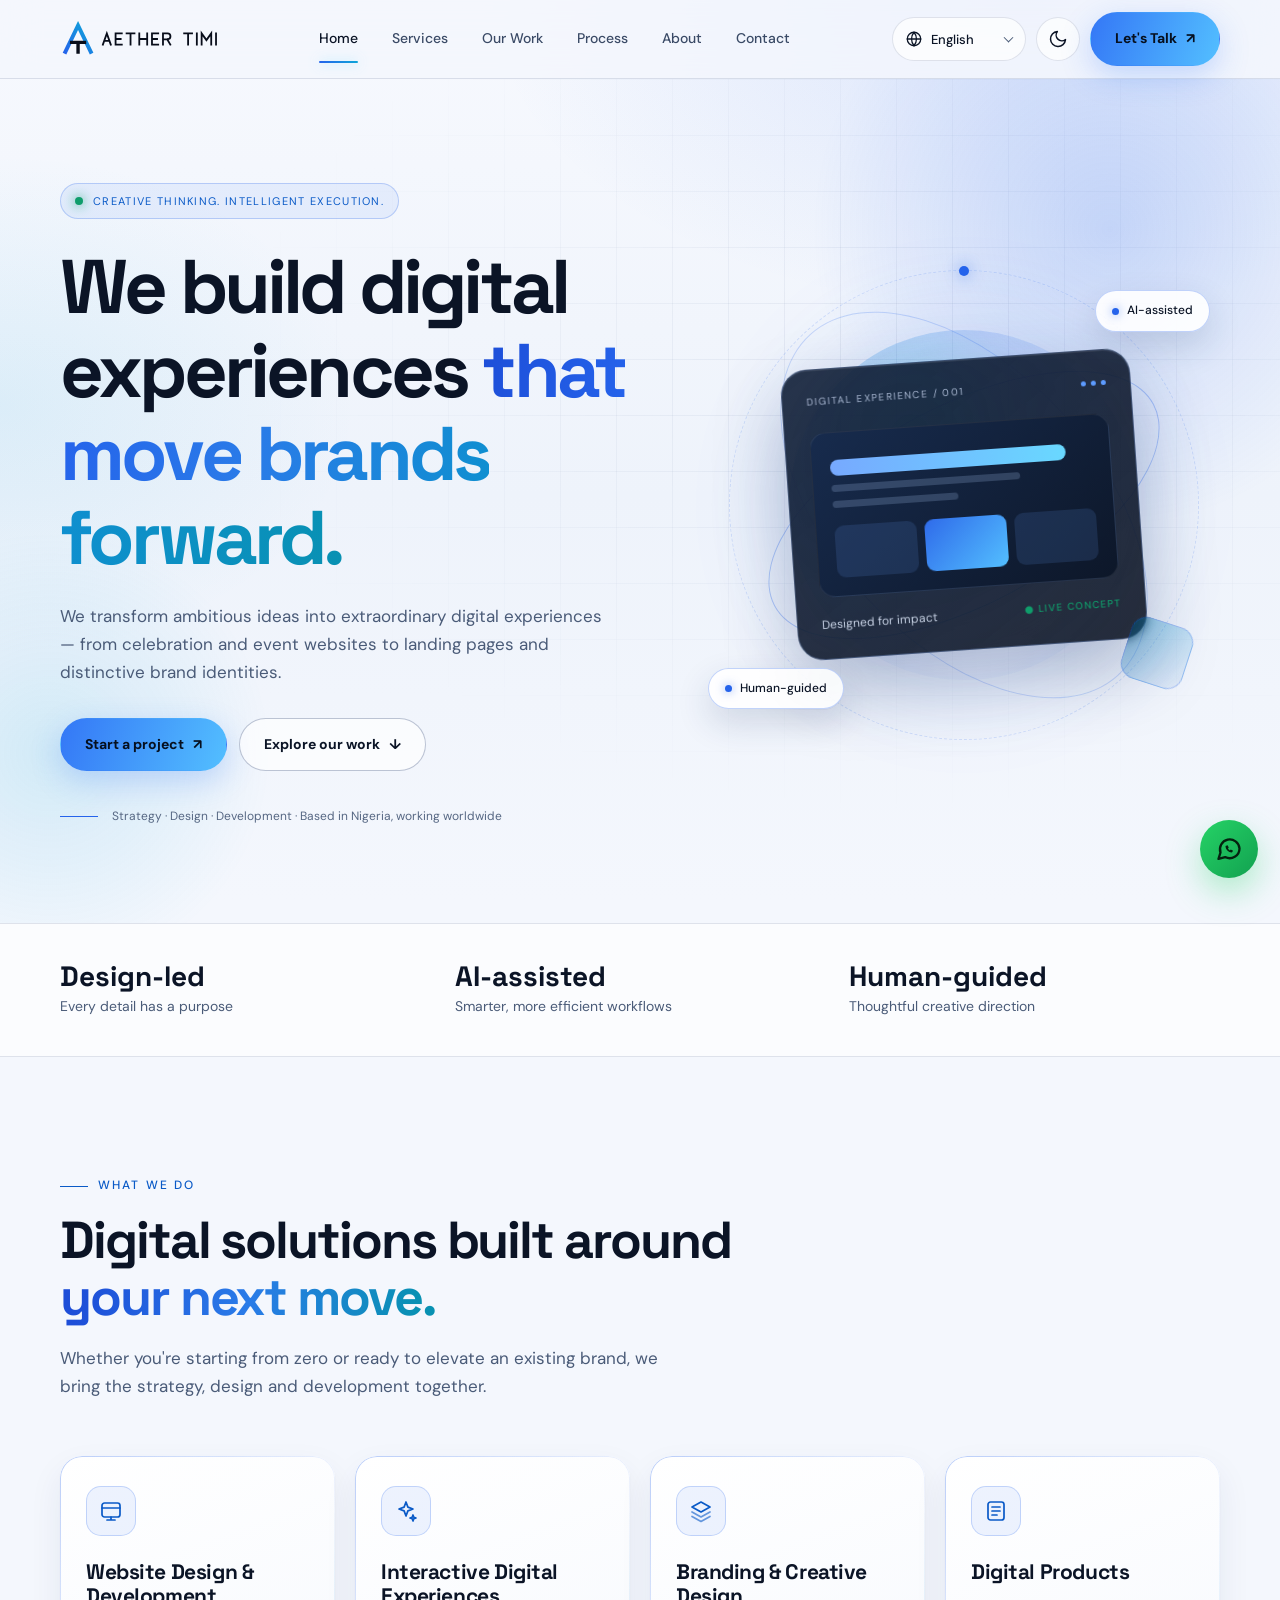
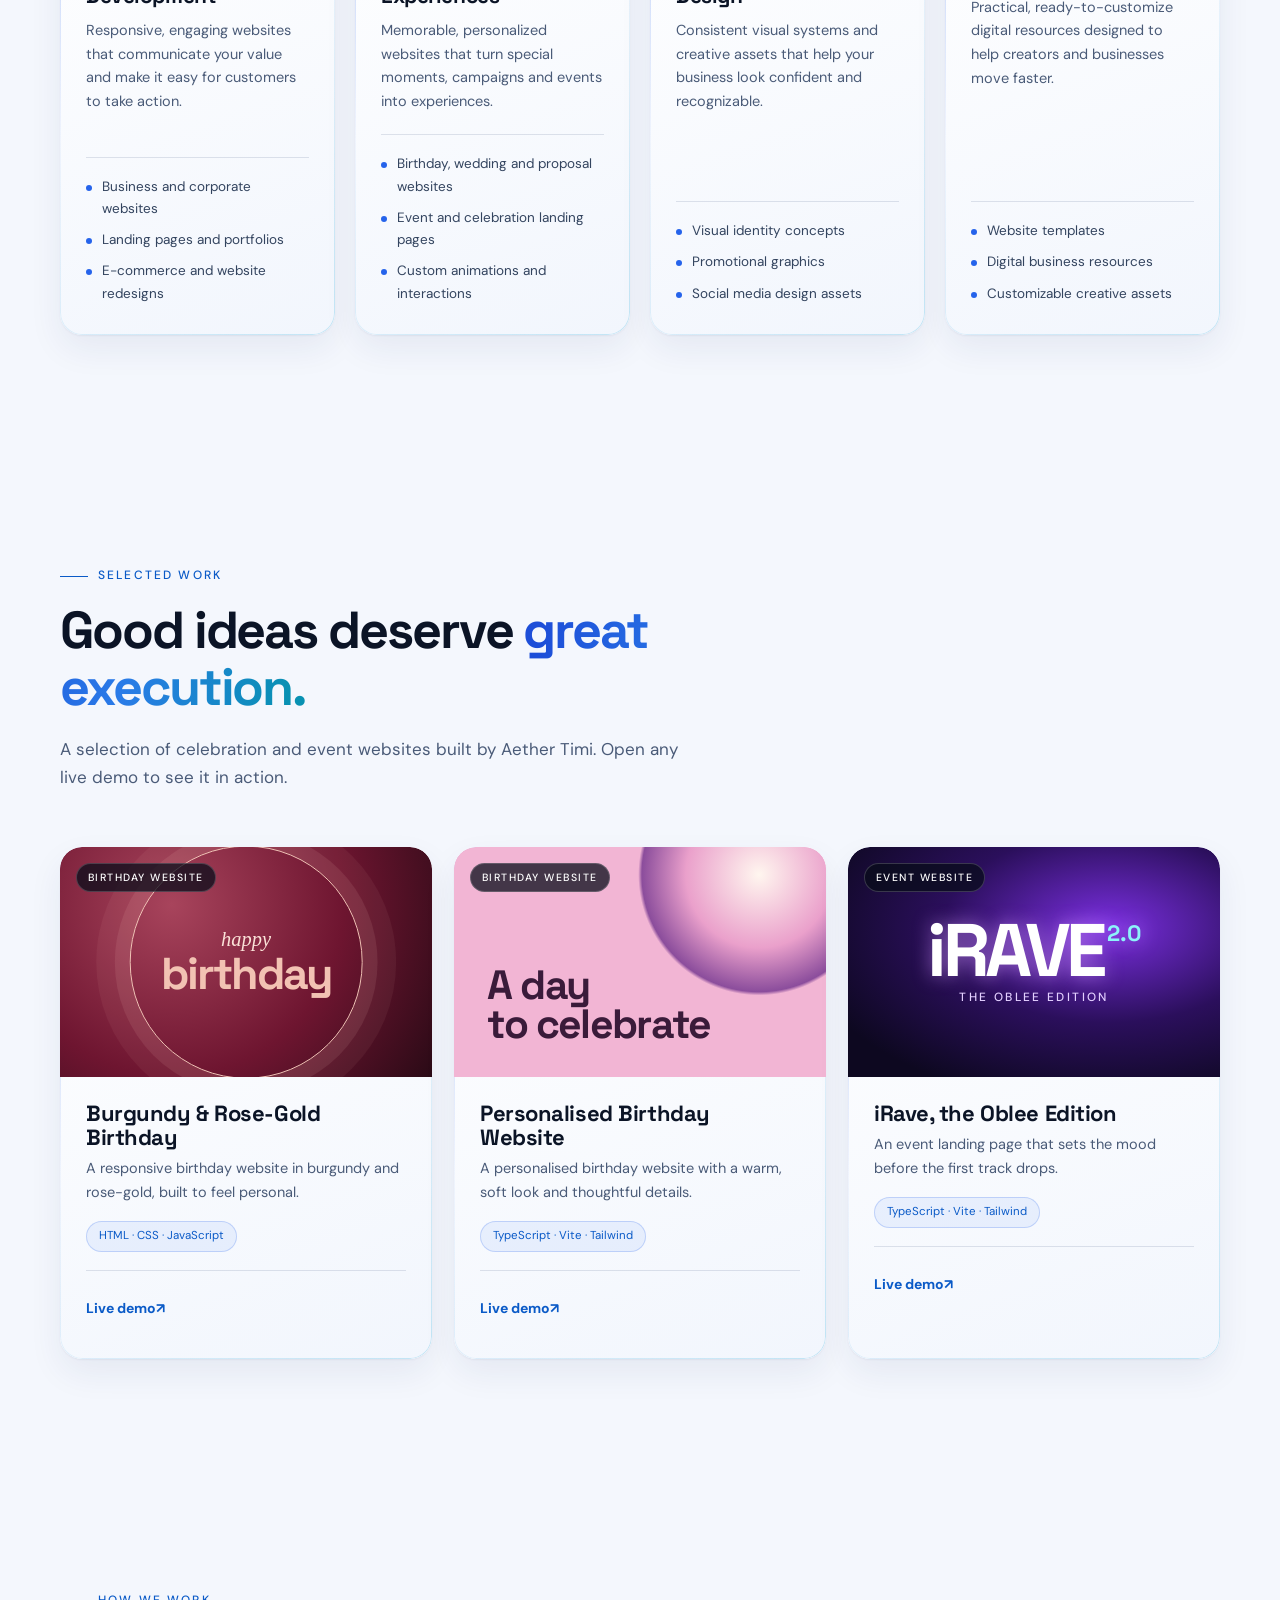
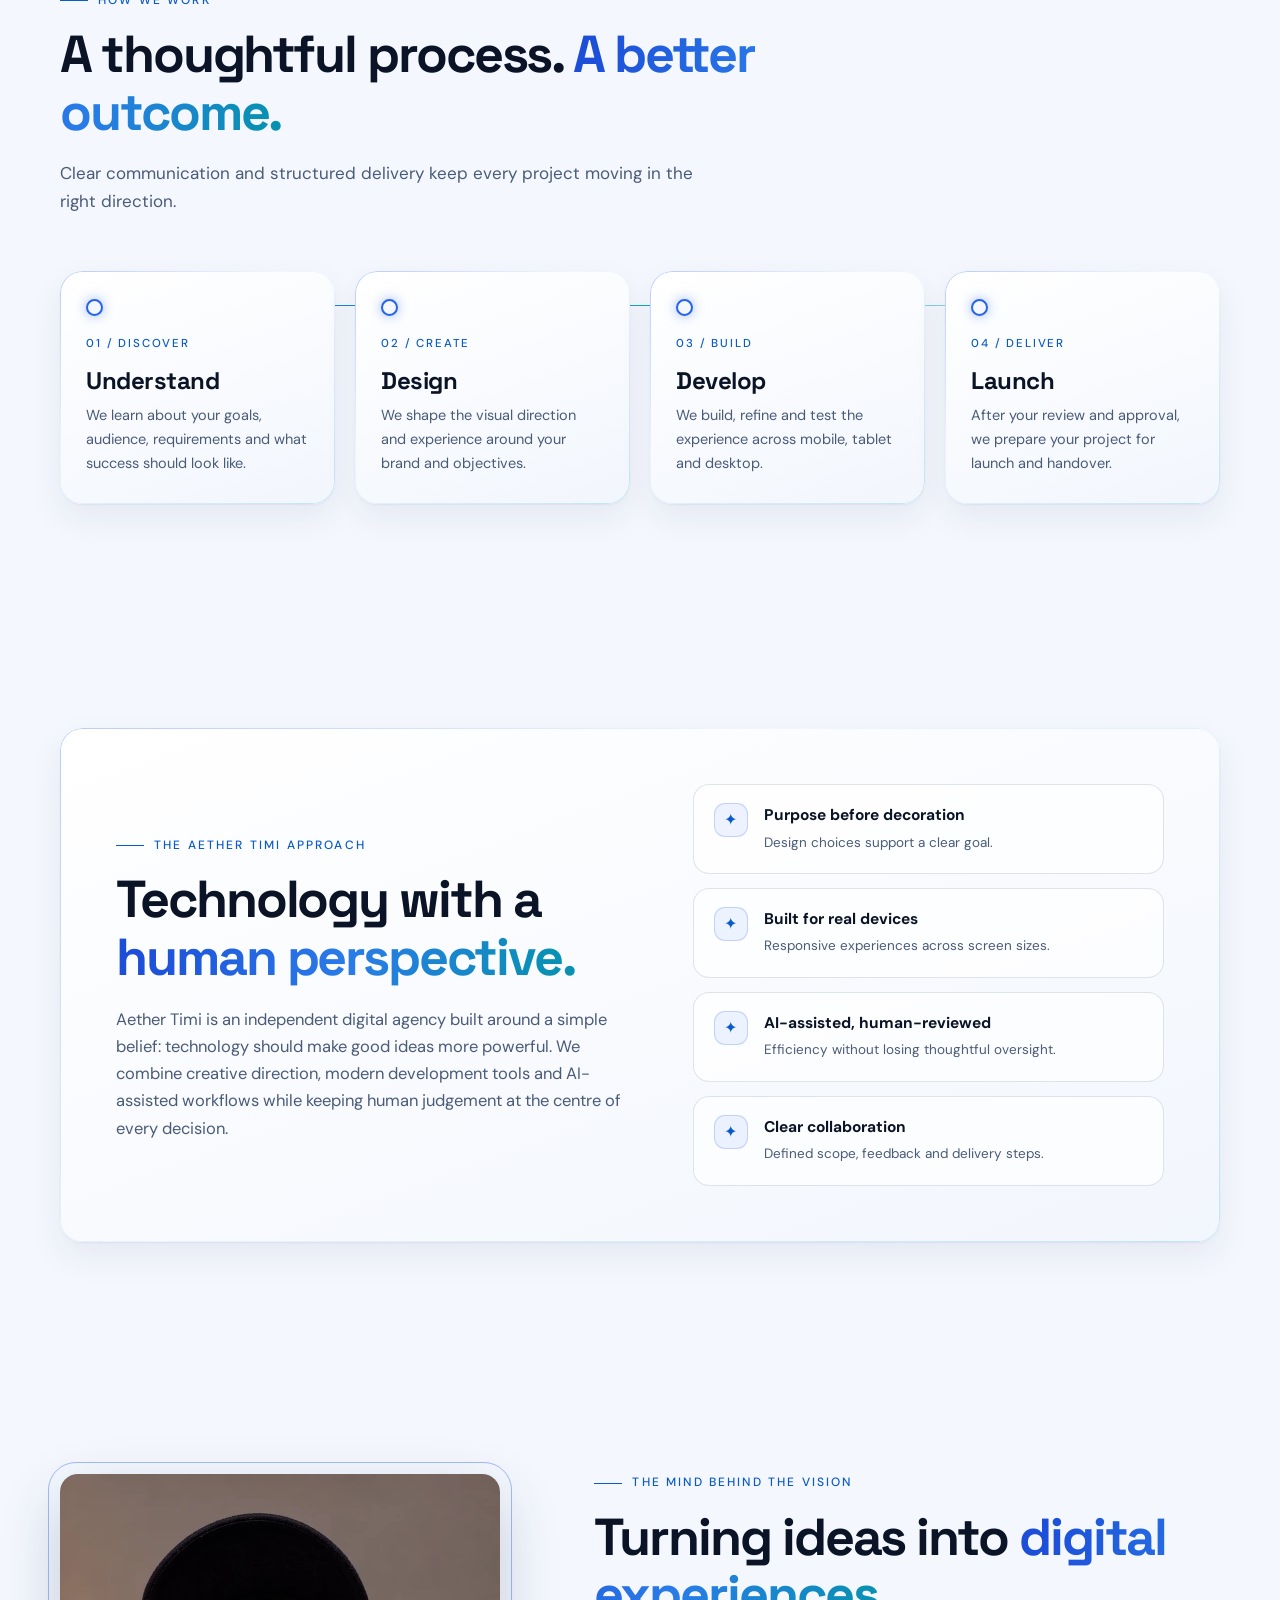
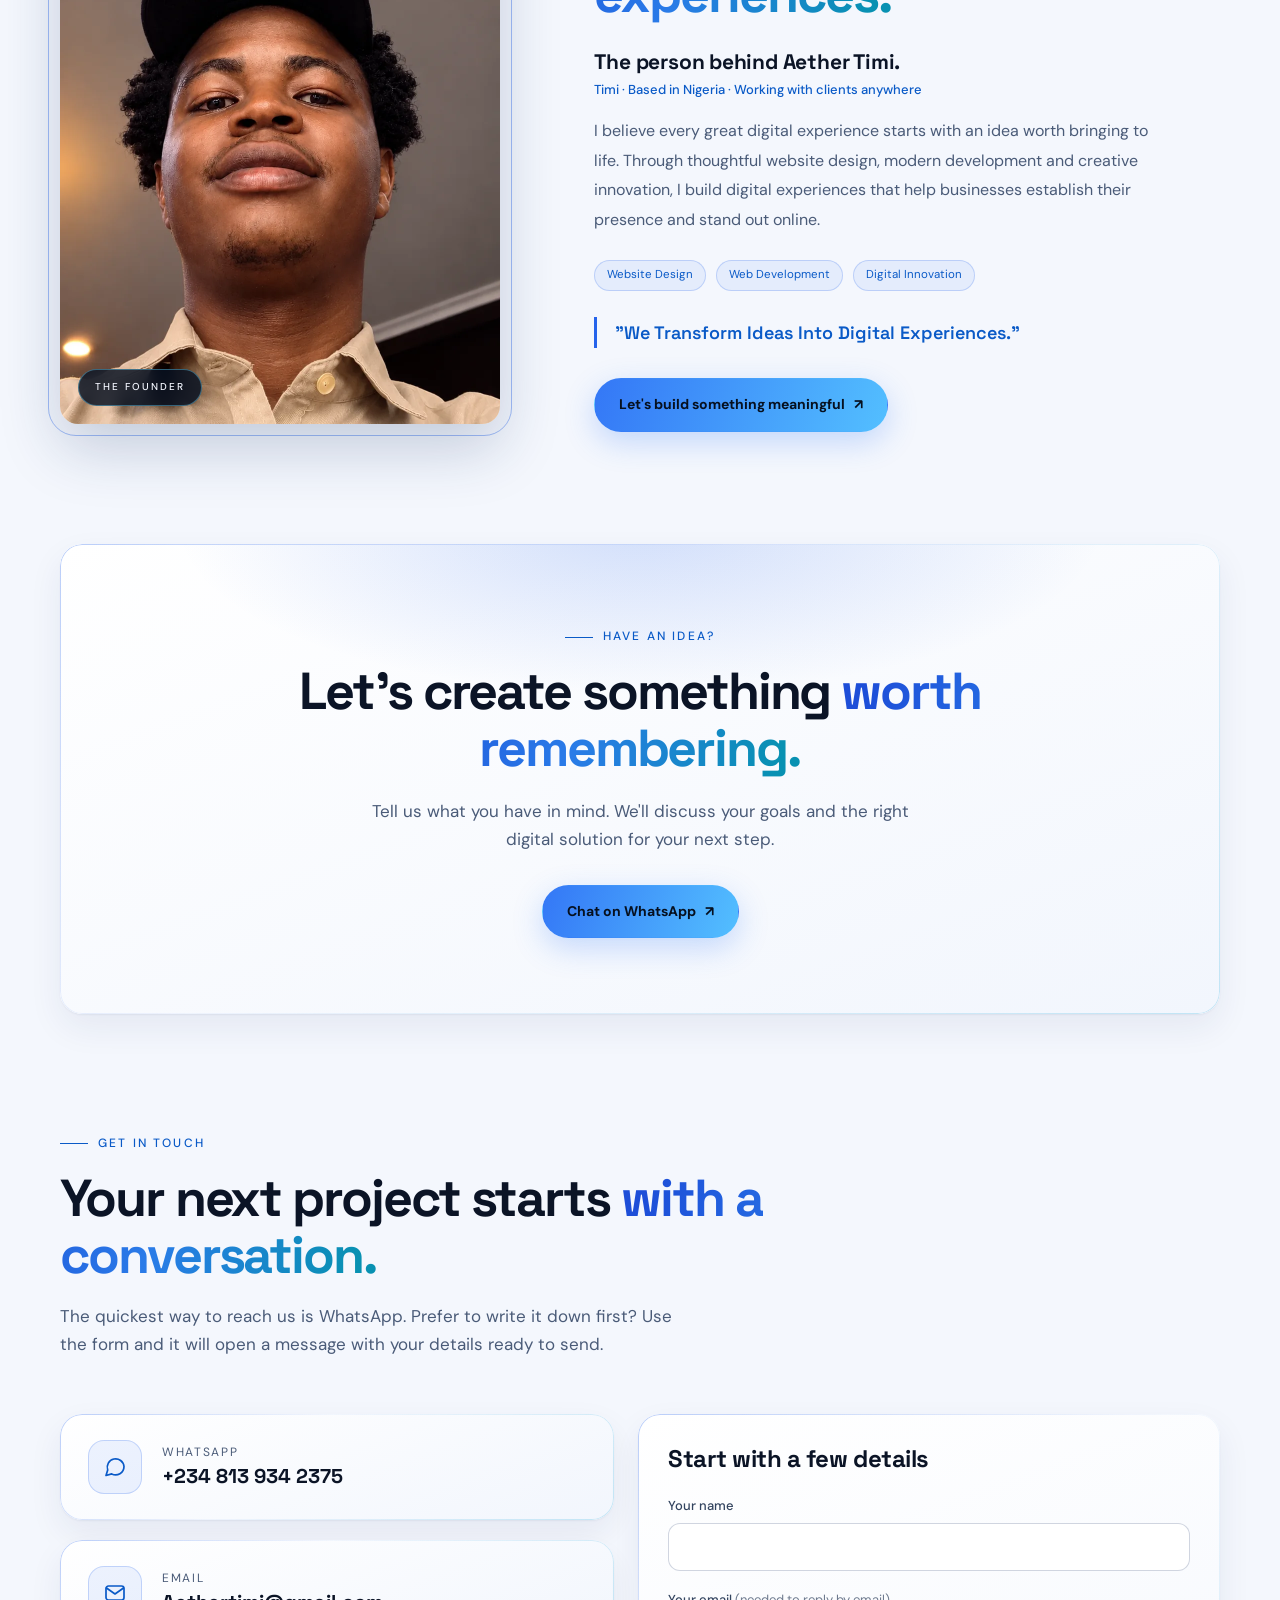
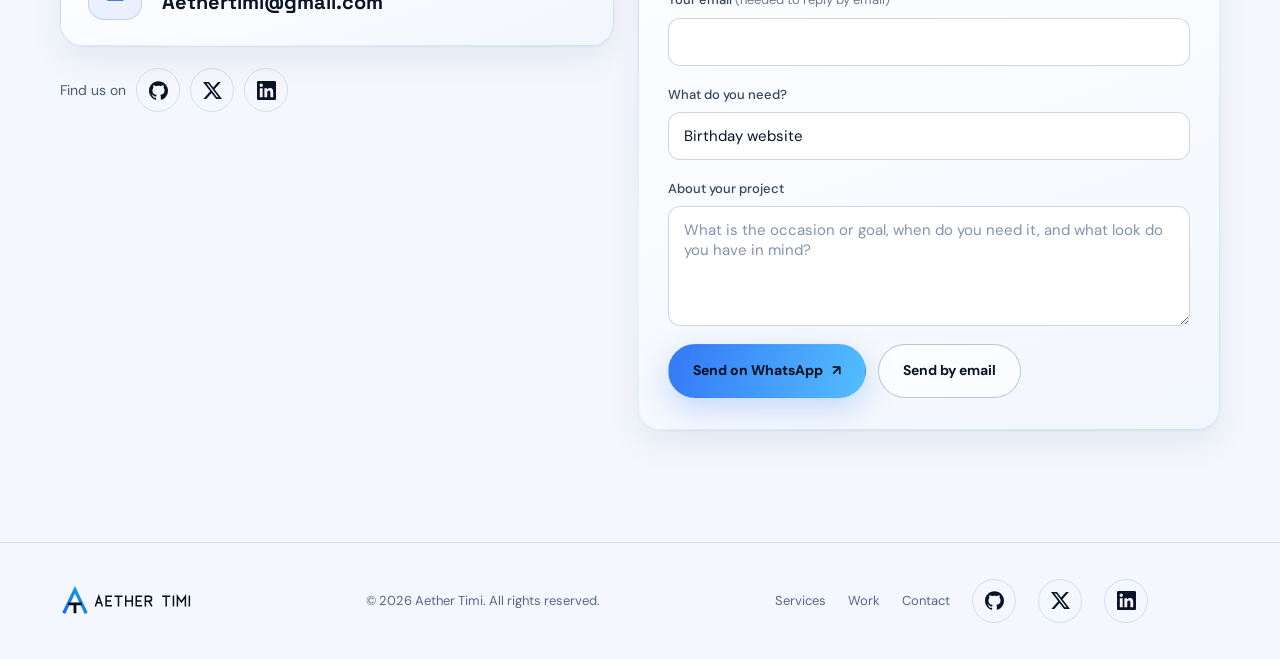
==== commit 2e6ac592: "Show the second work card as a neutral personalised birthday website Co-Authored-By: Claude Sonnet 5" ====
--- a/index.html
+++ b/index.html
@@ -592,8 +592,8 @@
           </article>
           <article class="card work-card reveal" style="--d:.1s">
             <div class="work-art art-tiana"><span class="badge" data-i18n="badge_bd">Birthday website</span><div class="bgfx"></div><div class="poster"><b>A day<br>to celebrate</b></div></div>
-            <div class="work-info"><h3 data-i18n="w2h">Tiana Birthday Site</h3><p data-i18n="w2p">A personalised birthday website with a warm, soft look and thoughtful details.</p><span class="tag">TypeScript · Vite · Tailwind</span>
-              <div class="work-links"><a class="link" href="https://tiana-template.vercel.app/" target="_blank" rel="noopener" aria-label="Live demo of the Tiana birthday site (opens in a new tab)" data-i18n="live">Live demo <span aria-hidden="true">↗</span></a></div></div>
+            <div class="work-info"><h3 data-i18n="w2h">Personalised Birthday Website</h3><p data-i18n="w2p">A personalised birthday website with a warm, soft look and thoughtful details.</p><span class="tag">TypeScript · Vite · Tailwind</span>
+              <div class="work-links"><a class="link" href="https://tiana-template.vercel.app/" target="_blank" rel="noopener" aria-label="Live demo of the personalised birthday website (opens in a new tab)" data-i18n="live">Live demo <span aria-hidden="true">↗</span></a></div></div>
           </article>
           <article class="card work-card reveal" style="--d:.2s">
             <div class="work-art art-rave"><span class="badge" data-i18n="badge_ev">Event website</span><div class="bgfx"></div><div class="poster"><b>iRAVE<em>2.0</em></b><small>THE OBLEE EDITION</small></div></div>
@@ -803,7 +803,7 @@
 
 
       /* language switcher */
-      var I18N = {"en": {"skip": "Skip to content", "nav_home": "Home", "nav_services": "Services", "nav_work": "Our Work", "nav_process": "Process", "nav_about": "About", "nav_contact": "Contact", "nav_cta": "Let's Talk <span class=\"arr\" aria-hidden=\"true\">↗</span>", "eyebrow": "<span class=\"pulse\"></span> Creative thinking. Intelligent execution.", "hero_copy": "We transform ambitious ideas into extraordinary digital experiences — from celebration and event websites to landing pages and distinctive brand identities.", "hero_start": "Start a project <span class=\"arr\" aria-hidden=\"true\">↗</span>", "hero_explore": "Explore our work <span class=\"arr\" aria-hidden=\"true\">↓</span>", "micro": "<span class=\"micro-line\"></span> Strategy · Design · Development · Based in Nigeria, working worldwide", "card_top": "Digital experience / 001", "card_bottom": "Designed for impact", "card_status": "● LIVE CONCEPT", "ai": "AI-assisted", "human": "Human-guided", "stat1": "Design-led", "stat1d": "Every detail has a purpose", "stat2d": "Smarter, more efficient workflows", "stat3d": "Thoughtful creative direction", "svc_k": "What we do", "svc_h": "Digital solutions built around <span class=\"gradient\">your next move.</span>", "svc_p": "Whether you're starting from zero or ready to elevate an existing brand, we bring the strategy, design and development together.", "s1h": "Website Design &amp; Development", "s1p": "Responsive, engaging websites that communicate your value and make it easy for customers to take action.", "s1a": "Business and corporate websites", "s1b": "Landing pages and portfolios", "s1c": "E-commerce and website redesigns", "s2h": "Interactive Digital Experiences", "s2p": "Memorable, personalized websites that turn special moments, campaigns and events into experiences.", "s2a": "Birthday, wedding and proposal websites", "s2b": "Event and celebration landing pages", "s2c": "Custom animations and interactions", "s3h": "Branding &amp; Creative Design", "s3p": "Consistent visual systems and creative assets that help your business look confident and recognizable.", "s3a": "Visual identity concepts", "s3b": "Promotional graphics", "s3c": "Social media design assets", "s4h": "Digital Products", "s4p": "Practical, ready-to-customize digital resources designed to help creators and businesses move faster.", "s4a": "Website templates", "s4b": "Digital business resources", "s4c": "Customizable creative assets", "wk_k": "Selected work", "wk_h": "Good ideas deserve <span class=\"gradient\">great execution.</span>", "wk_p": "A selection of celebration and event websites built by Aether Timi. Open any live demo to see it in action.", "badge_bd": "Birthday website", "badge_ev": "Event website", "w1h": "Burgundy &amp; Rose-Gold Birthday", "w1p": "A responsive birthday website in burgundy and rose-gold, built to feel personal.", "w2h": "Tiana Birthday Site", "w2p": "A personalised birthday website with a warm, soft look and thoughtful details.", "w3h": "iRave, the Oblee Edition", "w3p": "An event landing page that sets the mood before the first track drops.", "live": "Live demo <span aria-hidden=\"true\">↗</span>", "pr_k": "How we work", "pr_h": "A thoughtful process. <span class=\"gradient\">A better outcome.</span>", "pr_p": "Clear communication and structured delivery keep every project moving in the right direction.", "st1n": "01 / DISCOVER", "st1h": "Understand", "st1p": "We learn about your goals, audience, requirements and what success should look like.", "st2n": "02 / CREATE", "st2h": "Design", "st2p": "We shape the visual direction and experience around your brand and objectives.", "st3n": "03 / BUILD", "st3h": "Develop", "st3p": "We build, refine and test the experience across mobile, tablet and desktop.", "st4n": "04 / DELIVER", "st4h": "Launch", "st4p": "After your review and approval, we prepare your project for launch and handover.", "ab_k": "The Aether Timi approach", "ab_h": "Technology with a <span class=\"gradient\">human perspective.</span>", "ab_p": "Aether Timi is an independent digital agency built around a simple belief: technology should make good ideas more powerful. We combine creative direction, modern development tools and AI-assisted workflows while keeping human judgement at the centre of every decision.", "pc1": "Purpose before decoration", "pc1d": "Design choices support a clear goal.", "pc2": "Built for real devices", "pc2d": "Responsive experiences across screen sizes.", "pc3": "AI-assisted, human-reviewed", "pc3d": "Efficiency without losing thoughtful oversight.", "pc4": "Clear collaboration", "pc4d": "Defined scope, feedback and delivery steps.", "fd_label": "The Founder", "fd_k": "The mind behind the vision", "fd_h": "Turning ideas into <span class=\"gradient\">digital experiences.</span>", "fd_h3": "The person behind Aether Timi.", "fd_meta": "Timi · Based in Nigeria · Working with clients anywhere", "fd_copy": "I believe every great digital experience starts with an idea worth bringing to life. Through thoughtful website design, modern development and creative innovation, I build digital experiences that help businesses establish their presence and stand out online.", "fd_t1": "Website Design", "fd_t2": "Web Development", "fd_t3": "Digital Innovation", "fd_q": "\"We Transform Ideas Into Digital Experiences.\"", "fd_btn": "Let's build something meaningful <span class=\"arr\" aria-hidden=\"true\">↗</span>", "cta_k": "Have an idea?", "cta_h": "Let's create something <span class=\"gradient\">worth remembering.</span>", "cta_p": "Tell us what you have in mind. We'll discuss your goals and the right digital solution for your next step.", "cta_btn": "Chat on WhatsApp <span class=\"arr\" aria-hidden=\"true\">↗</span>", "ct_k": "Get in touch", "ct_h": "Your next project starts <span class=\"gradient\">with a conversation.</span>", "ct_p": "The quickest way to reach us is WhatsApp. Prefer to write it down first? Use the form and it will open a message with your details ready to send.", "ct_social": "Find us on", "fm_h": "Start with a few details", "fm_name": "Your name", "fm_email": "Your email <span class=\"opt\">(needed to reply by email)</span>", "fm_need": "What do you need?", "fm_about": "About your project", "fm_wa": "Send on WhatsApp <span class=\"arr\" aria-hidden=\"true\">↗</span>", "fm_mail": "Send by email", "fm_err": "Please add your name and a short note before sending.", "ft_copy": "© <span id=\"year\">2026</span> Aether Timi. All rights reserved.", "ft_work": "Work", "o1": "Birthday website", "o2": "Wedding website", "o3": "Proposal page", "o4": "Event or landing page", "o5": "Business website", "o6": "Branding &amp; design", "o7": "Something else", "ph_msg": "What is the occasion or goal, when do you need it, and what look do you have in mind?", "lang_label": "Language", "menu_label": "Toggle navigation", "theme_light": "Switch to light theme", "theme_dark": "Switch to dark theme", "sending": "Sending…", "sent": "Thank you! Your message has been sent. We will reply to {addr} soon.", "bad_email": "Please add a valid email address so we can reply.", "fail1": "Sorry, that did not send. Please ", "fail_link": "email us directly", "fail2": " or use WhatsApp.", "title": "Aether Timi — Digital Experiences, Intelligently Crafted", "meta_desc": "Aether Timi is an AI-assisted digital agency. We transform ambitious ideas into extraordinary digital experiences: websites, interactive experiences and brand identities.", "h1a": "We build digital experiences", "h1b": "that move brands forward."}, "ha": {"skip": "Tsallake zuwa abubuwan da ke ciki", "nav_home": "Gida", "nav_services": "Hidimomi", "nav_work": "Ayyukanmu", "nav_process": "Tsari", "nav_about": "Game da Mu", "nav_contact": "Tuntuɓe Mu", "nav_cta": "Mu Yi Magana <span class=\"arr\" aria-hidden=\"true\">↗</span>", "eyebrow": "<span class=\"pulse\"></span> Tunani na ƙirƙira. Aiwatarwa mai hikima.", "hero_copy": "Muna mayar da manyan ra'ayoyi zuwa ƙwarewar dijital ta musamman — tun daga shafukan bukukuwa da taruka zuwa shafukan sauka da kuma alamar kasuwanci ta musamman.", "hero_start": "Fara aiki <span class=\"arr\" aria-hidden=\"true\">↗</span>", "hero_explore": "Duba ayyukanmu <span class=\"arr\" aria-hidden=\"true\">↓</span>", "micro": "<span class=\"micro-line\"></span> Dabara · Ƙira · Haɓakawa · Muna Najeriya, muna aiki a duniya baki ɗaya", "card_top": "Ƙwarewar dijital / 001", "card_bottom": "An ƙera shi don tasiri", "card_status": "● MISALI NA GASKE", "ai": "Da taimakon AI", "human": "Mutum ne ke jagora", "stat1": "Ƙira ce ke jagora", "stat1d": "Kowane dalla-dalla yana da manufa", "stat2d": "Ayyuka masu wayo da inganci", "stat3d": "Jagorar ƙirƙira mai tunani", "svc_k": "Abin da muke yi", "svc_h": "Mafita ta dijital da aka gina a kan <span class=\"gradient\">mataki na gaba naku.</span>", "svc_p": "Ko kuna farawa daga tushe ko kuna son ɗaga alamar kasuwancinku, muna haɗa dabara, ƙira da haɓakawa wuri guda.", "s1h": "Ƙirar Shafin Yanar Gizo da Haɓaka Shi", "s1p": "Shafukan yanar gizo masu dacewa da kowace na'ura, waɗanda ke bayyana darajarku kuma suna sauƙaƙa wa abokan ciniki ɗaukar mataki.", "s1a": "Shafukan kasuwanci da na kamfanoni", "s1b": "Shafukan sauka da na nuna ayyuka", "s1c": "Kasuwancin yanar gizo da sake ƙirar shafuka", "s2h": "Ƙwarewar Dijital Mai Hulɗa", "s2p": "Shafuka na musamman waɗanda ake tunawa da su, masu mayar da lokuta na musamman, kamfen da taruka zuwa ƙwarewa.", "s2a": "Shafukan ranar haihuwa, aure da neman aure", "s2b": "Shafukan taro da bukukuwa", "s2c": "Motsi da hulɗa na musamman", "s3h": "Alamar Kasuwanci da Ƙirar Ƙirƙira", "s3p": "Tsarin hoto mai daidaito da kayayyakin ƙirƙira da ke sa kasuwancinku ya yi kwarjini kuma a gane shi.", "s3a": "Ra'ayoyin siffar alama", "s3b": "Zane-zanen talla", "s3c": "Kayayyakin ƙira na kafafen sada zumunta", "s4h": "Kayayyakin Dijital", "s4p": "Kayan dijital masu amfani, shirye don gyarawa, waɗanda ke taimaka wa masu ƙirƙira da 'yan kasuwa su yi sauri.", "s4a": "Samfuran shafukan yanar gizo (templates)", "s4b": "Kayan dijital na kasuwanci", "s4c": "Kayan ƙirƙira da za a iya gyarawa", "wk_k": "Zaɓaɓɓun ayyuka", "wk_h": "Kyawawan ra'ayoyi sun cancanci <span class=\"gradient\">kyakkyawan aiwatarwa.</span>", "wk_p": "Zaɓin shafukan murna da na taro da Aether Timi ya gina. Buɗe kowane samfurin kai-tsaye don ganin yadda yake aiki.", "badge_bd": "Shafin ranar haihuwa", "badge_ev": "Shafin taro", "w1h": "Ranar Haihuwa ta Burgundy da Rose-Gold", "w1p": "Shafin ranar haihuwa mai dacewa da kowace na'ura, mai launin burgundy da rose-gold, wanda aka ƙera ya zama na kai.", "w2h": "Shafin Ranar Haihuwa na Tiana", "w2p": "Shafin ranar haihuwa na musamman mai kyan gani mai taushi da ƙayatattun bayanai.", "w3h": "iRave, Fitowar Oblee", "w3p": "Shafin taro da ke kafa yanayin nishaɗi kafin waƙar farko ta fara.", "live": "Samfurin kai-tsaye <span aria-hidden=\"true\">↗</span>", "pr_k": "Yadda muke aiki", "pr_h": "Tsari mai hikima. <span class=\"gradient\">Sakamako mafi kyau.</span>", "pr_p": "Sadarwa mai tsabta da isar da aiki cikin tsari na sa kowane aiki ya ci gaba a hanyar da ta dace.", "st1n": "01 / GANO", "st1h": "Fahimta", "st1p": "Muna koyon manufofinku, masu kallonku, buƙatunku da abin da nasara ya kamata ta kasance.", "st2n": "02 / ƘIRƘIRA", "st2h": "Ƙira", "st2p": "Muna tsara kyan gani da ƙwarewar da suka dace da alamar kasuwancinku da manufofinku.", "st3n": "03 / GINA", "st3h": "Haɓakawa", "st3p": "Muna ginawa, gyarawa da gwada ƙwarewar a wayar hannu, tablet da kwamfuta.", "st4n": "04 / ISAR", "st4h": "Ƙaddamarwa", "st4p": "Bayan kun duba kun amince, muna shirya aikinku don ƙaddamarwa da miƙa muku.", "ab_k": "Hanyar Aether Timi", "ab_h": "Fasaha mai ra'ayin <span class=\"gradient\">ɗan Adam.</span>", "ab_p": "Aether Timi kamfani ne mai zaman kansa na dijital, wanda aka gina a kan imani mai sauƙi: ya kamata fasaha ta ƙara ƙarfin kyawawan ra'ayoyi. Muna haɗa jagorancin ƙirƙira, kayan haɓakawa na zamani da tsarin aiki da taimakon AI, tare da barin hukuncin ɗan Adam a tsakiyar kowane shawara.", "pc1": "Manufa kafin ado", "pc1d": "Zaɓin ƙira yana goyon bayan manufa mai tsabta.", "pc2": "An gina don na'urori na gaske", "pc2d": "Ƙwarewa mai dacewa da girman allo daban-daban.", "pc3": "Da taimakon AI, ɗan Adam ya duba", "pc3d": "Inganci ba tare da rasa kulawa mai tunani ba.", "pc4": "Haɗin kai mai tsabta", "pc4d": "Iyaka, ra'ayi da matakan isarwa da aka bayyana.", "fd_label": "Wanda ya kafa", "fd_k": "Hankalin da ke bayan hangen nesa", "fd_h": "Mayar da ra'ayoyi zuwa <span class=\"gradient\">ƙwarewar dijital.</span>", "fd_h3": "Mutumin da ke bayan Aether Timi.", "fd_meta": "Timi · Najeriya · Abokan ciniki a ko'ina", "fd_copy": "Ina da imani cewa kowace kyakkyawar ƙwarewar dijital tana farawa ne da ra'ayin da ya cancanci a tabbatar. Ta hanyar ƙirar shafuka mai tunani, haɓakawa na zamani da sabon ƙirƙira, ina gina ƙwarewar dijital da ke taimaka wa kasuwanci su kafa kansu su kuma yi fice a yanar gizo.", "fd_t1": "Ƙirar Shafuka", "fd_t2": "Haɓaka Shafuka", "fd_t3": "Sabon Ƙirƙirar Dijital", "fd_q": "“Muna Mayar da Ra'ayoyi zuwa Ƙwarewar Dijital.”", "fd_btn": "Mu gina wani abu mai ma'ana <span class=\"arr\" aria-hidden=\"true\">↗</span>", "cta_k": "Kuna da ra'ayi?", "cta_h": "Mu ƙirƙiri wani abu <span class=\"gradient\">da ya cancanci a tuna.</span>", "cta_p": "Gaya mana abin da kuke tunani. Za mu tattauna manufofinku da mafitar dijital da ta dace da mataki na gaba naku.", "cta_btn": "Yi mana magana a WhatsApp <span class=\"arr\" aria-hidden=\"true\">↗</span>", "ct_k": "Tuntuɓe mu", "ct_h": "Aikinku na gaba yana farawa <span class=\"gradient\">da tattaunawa.</span>", "ct_p": "Hanya mafi sauri ta tuntuɓar mu ita ce WhatsApp. Kuna son rubuta tukuna? Yi amfani da fom ɗin, zai buɗe saƙo da bayananku a shirye don aikawa.", "ct_social": "Ku same mu a", "fm_h": "Fara da ƴan bayanai", "fm_name": "Sunanku", "fm_email": "Imel ɗinku <span class=\"opt\">(ana buƙata don amsa ta imel)</span>", "fm_need": "Me kuke buƙata?", "fm_about": "Game da aikinku", "fm_wa": "Aika ta WhatsApp <span class=\"arr\" aria-hidden=\"true\">↗</span>", "fm_mail": "Aika ta imel", "fm_err": "Da fatan ku ƙara sunanku da taƙaitaccen saƙo kafin aikawa.", "ft_copy": "© <span id=\"year\">2026</span> Aether Timi. Duka haƙƙoƙi an kiyaye su.", "ft_work": "Ayyukanmu", "o1": "Shafin ranar haihuwa", "o2": "Shafin aure", "o3": "Shafin neman aure", "o4": "Shafin taro ko na sauka", "o5": "Shafin kasuwanci", "o6": "Alama da ƙira", "o7": "Wani abu daban", "ph_msg": "Menene dalili ko manufa, yaushe kuke buƙata, kuma wane kyan gani kuke so?", "lang_label": "Harshe", "menu_label": "Buɗe ko rufe jerin zaɓuɓɓuka", "theme_light": "Canza zuwa yanayin haske", "theme_dark": "Canza zuwa yanayin duhu", "sending": "Ana aikawa…", "sent": "Na gode! An aika saƙonku. Za mu amsa muku a {addr} nan ba da jimawa ba.", "bad_email": "Da fatan ku ƙara imel mai inganci don mu amsa.", "fail1": "Yi haƙuri, ba a aika ba. Da fatan ku ", "fail_link": "aiko mana imel kai-tsaye", "fail2": " ko ku yi amfani da WhatsApp.", "title": "Aether Timi — Ƙwarewar Dijital, Da Hikima", "meta_desc": "Aether Timi kamfani ne na dijital mai taimakon AI. Muna mayar da manyan ra'ayoyi zuwa ƙwarewar dijital ta musamman: shafukan yanar gizo, ƙwarewa masu hulɗa da alamomin kasuwanci.", "h1a": "Muna ƙirƙirar ƙwarewar dijital", "h1b": "da ke ciyar da kasuwanci gaba."}, "yo": {"skip": "Fò lọ sí àkóónú", "nav_home": "Ilé", "nav_services": "Àwọn Iṣẹ́", "nav_work": "Iṣẹ́ Wa", "nav_process": "Ìlànà", "nav_about": "Nípa Wa", "nav_contact": "Kàn Sí Wa", "nav_cta": "Ẹ Jẹ́ Ká Sọ̀rọ̀ <span class=\"arr\" aria-hidden=\"true\">↗</span>", "eyebrow": "<span class=\"pulse\"></span> Ìrònú àtinúdá. Ìṣe ọlọ́gbọ́n.", "hero_copy": "A ń sọ àwọn èrò ńlá di àwọn ìrírí díjítàlì àrà-ọ̀tọ̀ — láti àwọn ojú-òpó ayẹyẹ àti ìṣẹ̀lẹ̀ sí àwọn ojú-ìwé ìkọ́kọ́ àti àmì-ìdánimọ̀ ilé-iṣẹ́ tó yàtọ̀.", "hero_start": "Bẹ̀rẹ̀ iṣẹ́ àkànṣe <span class=\"arr\" aria-hidden=\"true\">↗</span>", "hero_explore": "Wo àwọn iṣẹ́ wa <span class=\"arr\" aria-hidden=\"true\">↓</span>", "micro": "<span class=\"micro-line\"></span> Ètò · Àwòrán · Ìdàgbàsókè · A wà ní Nàìjíríà, a ń ṣiṣẹ́ káàkiri àgbáyé", "card_top": "Ìrírí díjítàlì / 001", "card_bottom": "A ṣe é fún ipa", "card_status": "● ÈRÒ TÓ WÀ LÁÀYÈ", "ai": "Pẹ̀lú ìrànlọ́wọ́ AI", "human": "Ènìyàn ló ń darí", "stat1": "Àwòrán ló ń darí", "stat1d": "Gbogbo àlàyé ní ìdí", "stat2d": "Ìṣiṣẹ́ tó rọrùn, tó sì gbéṣẹ́", "stat3d": "Ìdarí àtinúdá tó ní ìrònú", "svc_k": "Ohun tí a ń ṣe", "svc_h": "Àwọn ojútùú díjítàlì tí a kọ́ yí <span class=\"gradient\">ìgbésẹ̀ rẹ tó kàn ká.</span>", "svc_p": "Yálà o ń bẹ̀rẹ̀ láti òfo tàbí o ṣetán láti gbé ilé-iṣẹ́ rẹ ga, a ń mú ètò, àwòrán àti ìdàgbàsókè papọ̀.", "s1h": "Àwòrán àti Ìdàgbàsókè Ojú-òpó Wẹ́ẹ̀bù", "s1p": "Àwọn ojú-òpó wẹ́ẹ̀bù tó ń ṣe déédé lórí gbogbo ẹ̀rọ, tó ń fi iye iṣẹ́ rẹ hàn, tó sì ń mú kí ó rọrùn fún àwọn oníbàárà láti gbé ìgbésẹ̀.", "s1a": "Àwọn ojú-òpó iṣẹ́-ajé àti ti ilé-iṣẹ́", "s1b": "Àwọn ojú-ìwé ìkọ́kọ́ àti àpò-iṣẹ́", "s1c": "Ìtajà orí ayélujára àti àtúnṣe ojú-òpó", "s2h": "Àwọn Ìrírí Díjítàlì Oníbáṣepọ̀", "s2p": "Àwọn ojú-òpó àdáni tó ṣe é rántí, tó ń sọ àwọn àkókò pàtàkì, ìpolówó àti ayẹyẹ di ìrírí.", "s2a": "Àwọn ojú-òpó ọjọ́ ìbí, ìgbéyàwó àti ìdábàá ìgbéyàwó", "s2b": "Àwọn ojú-ìwé ayẹyẹ àti ìṣẹ̀lẹ̀", "s2c": "Àwọn ìṣípòpadà àti ìbáṣepọ̀ àdáni", "s3h": "Àmì-ìdánimọ̀ àti Àwòrán Àtinúdá", "s3p": "Àwọn ètò àwòrán tó dúró déédé àti àwọn ohun-èlò àtinúdá tó ń jẹ́ kí iṣẹ́ rẹ dà bí tó ní ìgboyà tí a sì lè dá mọ̀.", "s3a": "Àwọn èrò àmì-ìdánimọ̀", "s3b": "Àwọn àwòrán ìpolówó", "s3c": "Àwọn ohun-èlò àwòrán fún orí ìkànnì àjọlò", "s4h": "Àwọn Ọjà Díjítàlì", "s4p": "Àwọn ohun-èlò díjítàlì tó wúlò, tó ṣetán láti ṣe àtúnṣe, tí ń ran àwọn aláàtinúdá àti àwọn oníṣòwò lọ́wọ́ láti yára.", "s4a": "Àwọn àwòṣe ojú-òpó wẹ́ẹ̀bù", "s4b": "Àwọn ohun-èlò díjítàlì fún iṣẹ́-ajé", "s4c": "Àwọn ohun-èlò àtinúdá tí a lè ṣe àtúnṣe", "wk_k": "Àwọn iṣẹ́ àyànfẹ́", "wk_h": "Àwọn èrò rere yẹ fún <span class=\"gradient\">ìṣe tó dára gan-an.</span>", "wk_p": "Àyànfẹ́ àwọn ojú-òpó ayẹyẹ àti ìṣẹ̀lẹ̀ tí Aether Timi kọ́. Ṣí àpẹẹrẹ ààyè kankan láti rí i ní ìṣe.", "badge_bd": "Ojú-òpó ọjọ́ ìbí", "badge_ev": "Ojú-òpó ìṣẹ̀lẹ̀", "w1h": "Ọjọ́ Ìbí Burgundy àti Rose-Gold", "w1p": "Ojú-òpó ọjọ́ ìbí tó ń ṣe déédé lórí gbogbo ẹ̀rọ ní àwọ̀ burgundy àti rose-gold, tí a kọ́ kí ó lè jẹ́ ti ara ẹni.", "w2h": "Ojú-òpó Ọjọ́ Ìbí Tiana", "w2p": "Ojú-òpó ọjọ́ ìbí àdáni tó ní ìrísí rírọ̀, onífẹ̀ẹ́ àti àwọn àlàyé tí a ronú lé lórí.", "w3h": "iRave, Àtẹ̀jáde Oblee", "w3p": "Ojú-ìwé ìṣẹ̀lẹ̀ tó ń gbé ayé ayẹyẹ ró kí orin àkọ́kọ́ tó bẹ̀rẹ̀.", "live": "Àpẹẹrẹ ní ààyè <span aria-hidden=\"true\">↗</span>", "pr_k": "Bí a ṣe ń ṣiṣẹ́", "pr_h": "Ìlànà tó ní ìrònú. <span class=\"gradient\">Èsì tó dára jù.</span>", "pr_p": "Ìbánisọ̀rọ̀ tó yé kedere àti ìfijíṣẹ́ tó ní ètò ń jẹ́ kí iṣẹ́ kọ̀ọ̀kan máa tẹ̀ síwájú ní ọ̀nà tó tọ́.", "st1n": "01 / ÀWÁRÍ", "st1h": "Òye", "st1p": "A ń kọ́ nípa àwọn ibi-àfẹ́dé rẹ, àwọn olùwòran, àwọn ohun tí o nílò àti ohun tí àṣeyọrí yẹ kó jẹ́.", "st2n": "02 / ṢẸ̀DÁ", "st2h": "Àwòrán", "st2p": "A ń ṣe ìrísí àti ìrírí tó bá ilé-iṣẹ́ àti ibi-àfẹ́dé rẹ mu.", "st3n": "03 / KỌ́", "st3h": "Ìdàgbàsókè", "st3p": "A ń kọ́, tún ṣe, a sì dán ìrírí náà wò lórí fóònù, tábìlẹ́ẹ̀tì àti kọ̀ǹpútà.", "st4n": "04 / FIJÍṢẸ́", "st4h": "Ìṣàgbékalẹ̀", "st4p": "Lẹ́yìn àyẹ̀wò àti ìfọwọ́sí rẹ, a ń múra iṣẹ́ rẹ sílẹ̀ fún ìṣàgbékalẹ̀ àti ìfìlà.", "ab_k": "Ọ̀nà Aether Timi", "ab_h": "Ìmọ̀-ẹ̀rọ pẹ̀lú <span class=\"gradient\">ojú-ìwòye ènìyàn.</span>", "ab_p": "Aether Timi jẹ́ ilé-iṣẹ́ díjítàlì aládàáni tí a kọ́ lórí ìgbàgbọ́ kan ṣoṣo: ìmọ̀-ẹ̀rọ yẹ kí ó mú àwọn èrò rere lágbára síi. A ń so ìdarí àtinúdá, àwọn irinṣẹ́ ìdàgbàsókè òde-òní àti ìṣiṣẹ́ pẹ̀lú ìrànlọ́wọ́ AI pọ̀, a sì ń jẹ́ kí ìdájọ́ ènìyàn wà láàrín gbogbo ìpinnu.", "pc1": "Ète ṣáájú ọ̀ṣọ́", "pc1d": "Àwọn àṣàyàn àwòrán ń ṣe àtìlẹ́yìn fún ibi-àfẹ́dé tó yé.", "pc2": "A kọ́ fún àwọn ẹ̀rọ gidi", "pc2d": "Àwọn ìrírí tó ń ṣe déédé lórí oríṣiríṣi ìwọ̀n ojú-ìbòjú.", "pc3": "AI ràn lọ́wọ́, ènìyàn yẹ̀ wò", "pc3d": "Ìṣiṣẹ́ yíyára láìsí pé a pàdánù ìfojúsùn tó ní ìrònú.", "pc4": "Ìbáṣiṣẹ́pọ̀ tó yé kedere", "pc4d": "Àlà iṣẹ́, èsì àti àwọn ìgbésẹ̀ ìfijíṣẹ́ tí a ti ṣàlàyé.", "fd_label": "Olùdásílẹ̀", "fd_k": "Ọkàn tó wà lẹ́yìn ìran", "fd_h": "Yí àwọn èrò padà sí <span class=\"gradient\">àwọn ìrírí díjítàlì.</span>", "fd_h3": "Ẹni tó wà lẹ́yìn Aether Timi.", "fd_meta": "Timi · Ó wà ní Nàìjíríà · Ó ń ṣiṣẹ́ pẹ̀lú àwọn oníbàárà níbikíbi", "fd_copy": "Mo gbàgbọ́ pé gbogbo ìrírí díjítàlì tó dára ń bẹ̀rẹ̀ pẹ̀lú èrò tó yẹ láti mú wá sí ìyè. Nípasẹ̀ àwòrán ojú-òpó tó ní ìrònú, ìdàgbàsókè òde-òní àti àtinúdá tuntun, mo ń kọ́ àwọn ìrírí díjítàlì tó ń ran àwọn oníṣòwò lọ́wọ́ láti fi ìdí múlẹ̀ kí wọ́n sì yọrí sí i lórí ayélujára.", "fd_t1": "Àwòrán Ojú-òpó", "fd_t2": "Ìdàgbàsókè Ojú-òpó", "fd_t3": "Àtinúdá Díjítàlì", "fd_q": "“A Ń Sọ Àwọn Èrò Di Ìrírí Díjítàlì.”", "fd_btn": "Ẹ jẹ́ ká kọ́ nǹkan tó nítumọ̀ <span class=\"arr\" aria-hidden=\"true\">↗</span>", "cta_k": "Ǹjẹ́ o ní èrò?", "cta_h": "Ẹ jẹ́ ká ṣẹ̀dá nǹkan <span class=\"gradient\">tó yẹ láti rántí.</span>", "cta_p": "Sọ ohun tí o ní lọ́kàn fún wa. A ó jíròrò àwọn ibi-àfẹ́dé rẹ àti ojútùú díjítàlì tó tọ́ fún ìgbésẹ̀ rẹ tó kàn.", "cta_btn": "Bá wa sọ̀rọ̀ lórí WhatsApp <span class=\"arr\" aria-hidden=\"true\">↗</span>", "ct_k": "Kàn sí wa", "ct_h": "Iṣẹ́ rẹ tó kàn bẹ̀rẹ̀ <span class=\"gradient\">pẹ̀lú ọ̀rọ̀ ẹnu.</span>", "ct_p": "Ọ̀nà tó yára jù láti kàn sí wa ni WhatsApp. Ṣé o fẹ́ kọ ọ́ sílẹ̀ ná? Lo fọ́ọ̀mù náà, yóò ṣí ìfiránṣẹ́ pẹ̀lú àlàyé rẹ tí ó ṣetán láti fi ránṣẹ́.", "ct_social": "Ẹ rí wa lórí", "fm_h": "Bẹ̀rẹ̀ pẹ̀lú àlàyé díẹ̀", "fm_name": "Orúkọ rẹ", "fm_email": "Ímẹ́ìlì rẹ <span class=\"opt\">(a nílò rẹ̀ láti dáhùn nípasẹ̀ ímẹ́ìlì)</span>", "fm_need": "Kí ni o nílò?", "fm_about": "Nípa iṣẹ́ rẹ", "fm_wa": "Fi ránṣẹ́ lórí WhatsApp <span class=\"arr\" aria-hidden=\"true\">↗</span>", "fm_mail": "Fi ránṣẹ́ nípasẹ̀ ímẹ́ìlì", "fm_err": "Jọ̀wọ́ fi orúkọ rẹ àti àkọsílẹ̀ kúkúrú kún un kí o tó fi ránṣẹ́.", "ft_copy": "© <span id=\"year\">2026</span> Aether Timi. Gbogbo ẹ̀tọ́ wà ní ìpamọ́.", "ft_work": "Iṣẹ́ Wa", "o1": "Ojú-òpó ọjọ́ ìbí", "o2": "Ojú-òpó ìgbéyàwó", "o3": "Ojú-ìwé ìdábàá ìgbéyàwó", "o4": "Ojú-ìwé ìṣẹ̀lẹ̀ tàbí ìkọ́kọ́", "o5": "Ojú-òpó iṣẹ́-ajé", "o6": "Àmì-ìdánimọ̀ àti àwòrán", "o7": "Ohun mìíràn", "ph_msg": "Kí ni ayẹyẹ tàbí ibi-àfẹ́dé, ìgbà wo ni o nílò rẹ̀, àti irú ìrísí wo ni o ní lọ́kàn?", "lang_label": "Èdè", "menu_label": "Ṣí tàbí ti àtòjọ ọ̀nà", "theme_light": "Yípadà sí àwòrán ìmọ́lẹ̀", "theme_dark": "Yípadà sí àwòrán òkùnkùn", "sending": "Ń fi ránṣẹ́…", "sent": "O ṣeun! A ti fi ìfiránṣẹ́ rẹ ránṣẹ́. A ó dá ọ lóhùn ní {addr} láìpẹ́.", "bad_email": "Jọ̀wọ́ fi ímẹ́ìlì tó tọ́ kún un kí a lè dá ọ lóhùn.", "fail1": "Má bínú, kò lọ. Jọ̀wọ́ ", "fail_link": "fi ímẹ́ìlì ránṣẹ́ sí wa taara", "fail2": " tàbí lo WhatsApp.", "title": "Aether Timi — Àwọn Ìrírí Díjítàlì, Tí A Ṣe Pẹ̀lú Ọgbọ́n", "meta_desc": "Aether Timi jẹ́ ilé-iṣẹ́ díjítàlì tí AI ń ràn lọ́wọ́. A ń sọ àwọn èrò ńlá di ìrírí díjítàlì àrà-ọ̀tọ̀: ojú-òpó wẹ́ẹ̀bù, àwọn ìrírí oníbáṣepọ̀ àti àmì-ìdánimọ̀ ilé-iṣẹ́.", "h1a": "A ń kọ́ àwọn ìrírí díjítàlì", "h1b": "tí ń gbé àwọn ilé-iṣẹ́ síwájú."}, "ig": {"skip": "Wụga gaa na ọdịnaya", "nav_home": "Ụlọ", "nav_services": "Ọrụ Anyị", "nav_work": "Ihe Anyị Rụrụ", "nav_process": "Usoro", "nav_about": "Maka Anyị", "nav_contact": "Kpọtụrụ Anyị", "nav_cta": "Ka Anyị Kparịta <span class=\"arr\" aria-hidden=\"true\">↗</span>", "eyebrow": "<span class=\"pulse\"></span> Echiche okike. Mmezu amamihe.", "hero_copy": "Anyị na-agbanwe echiche ukwu ka ọ bụrụ ahụmịhe dijitalụ pụrụ iche — site na webụsaịtị ememe na mmemme ruo na ibe ntụ na akara ụdị azụmahịa pụrụ iche.", "hero_start": "Malite ọrụ <span class=\"arr\" aria-hidden=\"true\">↗</span>", "hero_explore": "Lee ọrụ anyị <span class=\"arr\" aria-hidden=\"true\">↓</span>", "micro": "<span class=\"micro-line\"></span> Atụmatụ · Imewe · Mmepe · Anyị nọ na Naịjirịa, na-arụ ọrụ n'ụwa niile", "card_top": "Ahụmịhe dijitalụ / 001", "card_bottom": "E mere ya maka mmetụta", "card_status": "● ECHICHE DỊ NDỤ", "ai": "Nwere enyemaka AI", "human": "Mmadụ na-eduzi", "stat1": "Imewe na-eduzi", "stat1d": "Nkọwa niile nwere ebumnuche", "stat2d": "Usoro ọrụ dị mfe ma dị irè", "stat3d": "Nduzi okike nke nwere echiche", "svc_k": "Ihe anyị na-eme", "svc_h": "Ngwọta dijitalụ e wuru gburugburu <span class=\"gradient\">ije gị na-esote.</span>", "svc_p": "Ma ị na-amalite site na efu ma ọ bụ ị dị njikere ịrị elu akara azụmahịa dị adị, anyị na-ejikọta atụmatụ, imewe na mmepe n'otu ebe.", "s1h": "Imewe na Mmepe Webụsaịtị", "s1p": "Webụsaịtị na-adaba na ngwaọrụ niile, na-egosipụta uru gị ma na-eme ka ọ dị mfe ndị ahịa ịme ihe.", "s1a": "Webụsaịtị azụmahịa na nke ụlọ ọrụ", "s1b": "Ibe ntụ na ebe ngosi ọrụ", "s1c": "Ahịa n'ịntanetị na imegharị webụsaịtị", "s2h": "Ahụmịhe Dijitalụ Na-emekọrịta Ihe", "s2p": "Webụsaịtị pụrụ iche, a na-echeta, nke na-agbanwe oge pụrụ iche, mgbasa ozi na mmemme ka ọ bụrụ ahụmịhe.", "s2a": "Webụsaịtị ụbọchị ọmụmụ, agbamakwụkwọ na ịrịọ aka", "s2b": "Ibe ntụ maka mmemme na ememe", "s2c": "Mmegharị na mmekọrịta pụrụ iche", "s3h": "Akara Azụmahịa na Imewe Okike", "s3p": "Usoro ọhụụ kwụsiri ike na akụrụngwa okike na-enyere azụmahịa gị aka ịdị ike ma a mara ya.", "s3a": "Echiche akara ụdị", "s3b": "Eserese mgbasa ozi", "s3c": "Akụrụngwa imewe maka mgbasa ozi mmekọrịta", "s4h": "Ngwaahịa Dijitalụ", "s4p": "Akụrụngwa dijitalụ bara uru, dị njikere ịgbanwe, nke na-enyere ndị okike na ndị azụmahịa aka ịgbasi ọsọ.", "s4a": "Ụdịrị webụsaịtị (templates)", "s4b": "Akụrụngwa dijitalụ maka azụmahịa", "s4c": "Akụrụngwa okike e nwere ike ịgbanwe", "wk_k": "Ọrụ ahọpụtara", "wk_h": "Echiche ọma kwesịrị <span class=\"gradient\">mmezu magburu onwe ya.</span>", "wk_p": "Nhọrọ webụsaịtị ememe na mmemme nke Aether Timi wuru. Mepee ngosipụta ọ bụla dị ndụ ka ịhụ ya ka ọ na-arụ ọrụ.", "badge_bd": "Webụsaịtị ụbọchị ọmụmụ", "badge_ev": "Webụsaịtị mmemme", "w1h": "Ụbọchị Ọmụmụ Burgundy na Rose-Gold", "w1p": "Webụsaịtị ụbọchị ọmụmụ na-adaba na ngwaọrụ niile n'agba burgundy na rose-gold, e wuru ka ọ dị ka nke onwe.", "w2h": "Webụsaịtị Ụbọchị Ọmụmụ Tiana", "w2p": "Webụsaịtị ụbọchị ọmụmụ e mere nke onwe nwere ọdịdị dị nro, na-ekpo ọkụ na nkọwa e chere echiche.", "w3h": "iRave, Mbipụta Oblee", "w3p": "Ibe mmemme na-ewepụta ọnọdụ ọṅụ tupu egwu mbụ amalite.", "live": "Ngosipụta dị ndụ <span aria-hidden=\"true\">↗</span>", "pr_k": "Otu anyị si arụ ọrụ", "pr_h": "Usoro nwere echiche. <span class=\"gradient\">Nsonaazụ ka mma.</span>", "pr_p": "Mmekọrịta doro anya na nnyefe nwere usoro na-eme ka ọrụ ọ bụla na-aga n'ihu n'ụzọ ziri ezi.", "st1n": "01 / MEPỤTA", "st1h": "Aghọta", "st1p": "Anyị na-amụta ebumnuche gị, ndị na-ahụ ya, ihe ị chọrọ na ihe ịga nke ọma kwesịrị ịbụ.", "st2n": "02 / KE", "st2h": "Imewe", "st2p": "Anyị na-ewepụta ọdịdị na ahụmịhe dabara n'akara azụmahịa gị na ebumnuche gị.", "st3n": "03 / WUO", "st3h": "Mmepe", "st3p": "Anyị na-ewu, na-emezi ma na-anwale ahụmịhe ahụ na ekwentị, tablet na kọmputa.", "st4n": "04 / NYEFE", "st4h": "Mbido", "st4p": "Mgbe ị lechara ma kwenye, anyị na-akwado ọrụ gị maka mbido na nnyefe.", "ab_k": "Ụzọ Aether Timi", "ab_h": "Teknụzụ nwere <span class=\"gradient\">echiche mmadụ.</span>", "ab_p": "Aether Timi bụ ụlọ ọrụ dijitalụ nweere onwe ya e wuru n'otu nkwenye dị mfe: teknụzụ kwesịrị ime ka echiche ọma sie ike. Anyị na-ejikọta nduzi okike, ngwa mmepe nke oge a na usoro ọrụ nwere enyemaka AI, ebe anyị na-edebe ikpe mmadụ n'etiti mkpebi ọ bụla.", "pc1": "Ebumnuche tupu ịchọ mma", "pc1d": "Nhọrọ imewe na-akwado ebumnuche doro anya.", "pc2": "E wuru maka ngwaọrụ n'ezie", "pc2d": "Ahụmịhe na-adaba n'ogo ihuenyo dị iche iche.", "pc3": "AI nyere aka, mmadụ lelere", "pc3d": "Ịrụ ọrụ nke ọma n'enweghị ichefu nlekọta nwere echiche.", "pc4": "Mmekorita doro anya", "pc4d": "Oke ọrụ, nzaghachi na nzọụkwụ nnyefe a kọwara.", "fd_label": "Onye Tọrọ Ntọala", "fd_k": "Uche dị n'azụ ọhụụ", "fd_h": "Ịgbanwe echiche ka ọ bụrụ <span class=\"gradient\">ahụmịhe dijitalụ.</span>", "fd_h3": "Onye nọ n'azụ Aether Timi.", "fd_meta": "Timi · Nọ na Naịjirịa · Na-arụkọ ọrụ na ndị ahịa ebe ọ bụla", "fd_copy": "Ekwere m na ahụmịhe dijitalụ ọ bụla dị mma na-amalite site na echiche kwesịrị ịkwado ya. Site na imewe webụsaịtị nwere echiche, mmepe nke oge a na ihe ọhụrụ okike, m na-ewu ahụmịhe dijitalụ na-enyere azụmahịa aka ịmepụta ọnụnọ ha ma pụta ìhè n'ịntanetị.", "fd_t1": "Imewe Webụsaịtị", "fd_t2": "Mmepe Webụsaịtị", "fd_t3": "Ihe Ọhụrụ Dijitalụ", "fd_q": "“Anyị Na-agbanwe Echiche Ka Ọ Bụrụ Ahụmịhe Dijitalụ.”", "fd_btn": "Ka anyị wuo ihe bara uru <span class=\"arr\" aria-hidden=\"true\">↗</span>", "cta_k": "Ị nwere echiche?", "cta_h": "Ka anyị mepụta ihe <span class=\"gradient\">kwesịrị icheta.</span>", "cta_p": "Gwa anyị ihe ị na-eche. Anyị ga-atụle ebumnuche gị na ngwọta dijitalụ kwesịrị ntụkwasị obi maka nzọụkwụ gị na-esote.", "cta_btn": "Kparịta anyị na WhatsApp <span class=\"arr\" aria-hidden=\"true\">↗</span>", "ct_k": "Kpọtụrụ anyị", "ct_h": "Ọrụ gị na-esote na-amalite <span class=\"gradient\">site na mkparịta ụka.</span>", "ct_p": "Ụzọ kachasị ngwa iru anyị bụ WhatsApp. Ị chọrọ ide ya ala buru ụzọ? Jiri ụdị ahụ, ọ ga-emeghe ozi nwere nkọwa gị dị njikere iziga.", "ct_social": "Chọta anyị na", "fm_h": "Malite site n'obere nkọwa", "fm_name": "Aha gị", "fm_email": "Email gị <span class=\"opt\">(achọrọ iji zaghachi site na email)</span>", "fm_need": "Gịnị ka ị chọrọ?", "fm_about": "Banyere ọrụ gị", "fm_wa": "Zipu na WhatsApp <span class=\"arr\" aria-hidden=\"true\">↗</span>", "fm_mail": "Zipu site na email", "fm_err": "Biko tinye aha gị na obere ozi tupu ịzipu.", "ft_copy": "© <span id=\"year\">2026</span> Aether Timi. Echekwabara ikike niile.", "ft_work": "Ihe Anyị Rụrụ", "o1": "Webụsaịtị ụbọchị ọmụmụ", "o2": "Webụsaịtị agbamakwụkwọ", "o3": "Ibe ịrịọ aka", "o4": "Ibe mmemme ma ọ bụ ibe ntụ", "o5": "Webụsaịtị azụmahịa", "o6": "Akara ụdị na imewe", "o7": "Ihe ọzọ", "ph_msg": "Gịnị bụ ememe ma ọ bụ ebumnuche, mgbe ị chọrọ ya, na kedu ọdịdị ị nwere n'uche?", "lang_label": "Asụsụ", "menu_label": "Mepee ma ọ bụ mechie nchịkọta", "theme_light": "Gbanwee gaa n'ụdị ìhè", "theme_dark": "Gbanwee gaa n'ụdị ọchịchịrị", "sending": "Na-ezipu…", "sent": "Daalụ! E zigara ozi gị. Anyị ga-azaghachi gị na {addr} n'oge na-adịghị anya.", "bad_email": "Biko tinye email ziri ezi ka anyị nwee ike zaghachi.", "fail1": "Ewela iwe, ọ gaghị. Biko ", "fail_link": "zipu anyị email ozugbo", "fail2": " ma ọ bụ jiri WhatsApp.", "title": "Aether Timi — Ahụmịhe Dijitalụ, E Mere Ya N'amamihe", "meta_desc": "Aether Timi bụ ụlọ ọrụ dijitalụ nwere enyemaka AI. Anyị na-agbanwe echiche ukwu ka ọ bụrụ ahụmịhe dijitalụ pụrụ iche: webụsaịtị, ahụmịhe na-emekọrịta ihe na akara ụdị azụmahịa.", "h1a": "Anyị na-ewu ahụmịhe dijitalụ", "h1b": "nke na-eme ka ụdị azụmahịa gaa n'ihu."}, "fr": {"skip": "Aller au contenu", "nav_home": "Accueil", "nav_services": "Services", "nav_work": "Réalisations", "nav_process": "Processus", "nav_about": "À propos", "nav_contact": "Contact", "nav_cta": "Parlons-en <span class=\"arr\" aria-hidden=\"true\">↗</span>", "eyebrow": "<span class=\"pulse\"></span> Réflexion créative. Exécution intelligente.", "hero_copy": "Nous transformons des idées ambitieuses en expériences numériques extraordinaires — des sites de célébration et d'événement aux pages d'atterrissage et aux identités de marque distinctives.", "hero_start": "Démarrer un projet <span class=\"arr\" aria-hidden=\"true\">↗</span>", "hero_explore": "Découvrir nos réalisations <span class=\"arr\" aria-hidden=\"true\">↓</span>", "micro": "<span class=\"micro-line\"></span> Stratégie · Design · Développement · Basés au Nigeria, au service du monde entier", "card_top": "Expérience numérique / 001", "card_bottom": "Conçu pour avoir de l'impact", "card_status": "● CONCEPT EN DIRECT", "ai": "Assisté par l'IA", "human": "Guidé par l'humain", "stat1": "Piloté par le design", "stat1d": "Chaque détail a une raison d'être", "stat2d": "Des flux de travail plus intelligents et plus efficaces", "stat3d": "Une direction créative réfléchie", "svc_k": "Ce que nous faisons", "svc_h": "Des solutions numériques pensées pour <span class=\"gradient\">votre prochaine étape.</span>", "svc_p": "Que vous partiez de zéro ou souhaitiez faire évoluer une marque existante, nous réunissons stratégie, design et développement.", "s1h": "Conception et développement de sites web", "s1p": "Des sites réactifs et engageants qui expriment votre valeur et facilitent le passage à l'action de vos clients.", "s1a": "Sites vitrines et d'entreprise", "s1b": "Pages d'atterrissage et portfolios", "s1c": "E-commerce et refonte de sites", "s2h": "Expériences numériques interactives", "s2p": "Des sites personnalisés et mémorables qui transforment moments spéciaux, campagnes et événements en expériences.", "s2a": "Sites d'anniversaire, de mariage et de demande en mariage", "s2b": "Pages d'atterrissage pour événements et célébrations", "s2c": "Animations et interactions sur mesure", "s3h": "Image de marque et design créatif", "s3p": "Des systèmes visuels cohérents et des supports créatifs qui donnent à votre entreprise une image assurée et reconnaissable.", "s3a": "Concepts d'identité visuelle", "s3b": "Visuels promotionnels", "s3c": "Supports de design pour les réseaux sociaux", "s4h": "Produits numériques", "s4p": "Des ressources numériques pratiques, prêtes à personnaliser, pour aider créateurs et entreprises à aller plus vite.", "s4a": "Modèles de sites web", "s4b": "Ressources numériques pour les entreprises", "s4c": "Supports créatifs personnalisables", "wk_k": "Réalisations choisies", "wk_h": "Les bonnes idées méritent <span class=\"gradient\">une exécution remarquable.</span>", "wk_p": "Une sélection de sites de célébration et d'événement réalisés par Aether Timi. Ouvrez une démo en ligne pour la voir en action.", "badge_bd": "Site d'anniversaire", "badge_ev": "Site d'événement", "w1h": "Anniversaire bordeaux et or rose", "w1p": "Un site d'anniversaire réactif aux tons bordeaux et or rose, pensé pour être personnel.", "w2h": "Site d'anniversaire de Tiana", "w2p": "Un site d'anniversaire personnalisé à l'allure douce et chaleureuse, soigné dans les détails.", "w3h": "iRave, l'édition Oblee", "w3p": "Une page d'événement qui installe l'ambiance avant même le premier morceau.", "live": "Démo en ligne <span aria-hidden=\"true\">↗</span>", "pr_k": "Notre méthode", "pr_h": "Un processus réfléchi. <span class=\"gradient\">Un meilleur résultat.</span>", "pr_p": "Une communication claire et une livraison structurée font avancer chaque projet dans la bonne direction.", "st1n": "01 / DÉCOUVRIR", "st1h": "Comprendre", "st1p": "Nous découvrons vos objectifs, votre public, vos besoins et ce à quoi doit ressembler la réussite.", "st2n": "02 / CRÉER", "st2h": "Concevoir", "st2p": "Nous façonnons la direction visuelle et l'expérience autour de votre marque et de vos objectifs.", "st3n": "03 / CONSTRUIRE", "st3h": "Développer", "st3p": "Nous construisons, affinons et testons l'expérience sur mobile, tablette et ordinateur.", "st4n": "04 / LIVRER", "st4h": "Lancer", "st4p": "Après votre relecture et votre accord, nous préparons votre projet pour le lancement et la remise.", "ab_k": "L'approche Aether Timi", "ab_h": "La technologie avec <span class=\"gradient\">un regard humain.</span>", "ab_p": "Aether Timi est une agence numérique indépendante fondée sur une conviction simple : la technologie doit donner plus de force aux bonnes idées. Nous associons direction créative, outils de développement modernes et flux de travail assistés par l'IA, tout en gardant le jugement humain au cœur de chaque décision.", "pc1": "L'utile avant le décoratif", "pc1d": "Les choix de design servent un objectif clair.", "pc2": "Pensé pour de vrais appareils", "pc2d": "Des expériences adaptées à toutes les tailles d'écran.", "pc3": "Assisté par l'IA, relu par des humains", "pc3d": "De l'efficacité sans perdre une supervision attentive.", "pc4": "Une collaboration claire", "pc4d": "Périmètre, retours et étapes de livraison définis.", "fd_label": "Le fondateur", "fd_k": "L'esprit derrière la vision", "fd_h": "Transformer les idées en <span class=\"gradient\">expériences numériques.</span>", "fd_h3": "La personne derrière Aether Timi.", "fd_meta": "Timi · Au Nigeria · Collabore avec des clients partout dans le monde", "fd_copy": "Je crois que toute belle expérience numérique commence par une idée qui mérite d'être concrétisée. Grâce à un design web réfléchi, à un développement moderne et à l'innovation créative, je conçois des expériences numériques qui aident les entreprises à s'installer et à se démarquer en ligne.", "fd_t1": "Design de sites web", "fd_t2": "Développement web", "fd_t3": "Innovation numérique", "fd_q": "« Nous transformons les idées en expériences numériques. »", "fd_btn": "Construisons quelque chose de significatif <span class=\"arr\" aria-hidden=\"true\">↗</span>", "cta_k": "Une idée en tête ?", "cta_h": "Créons quelque chose <span class=\"gradient\">qui mérite d'être retenu.</span>", "cta_p": "Dites-nous ce que vous avez en tête. Nous discuterons de vos objectifs et de la solution numérique adaptée à votre prochaine étape.", "cta_btn": "Discuter sur WhatsApp <span class=\"arr\" aria-hidden=\"true\">↗</span>", "ct_k": "Contact", "ct_h": "Votre prochain projet commence <span class=\"gradient\">par une conversation.</span>", "ct_p": "Le moyen le plus rapide de nous joindre est WhatsApp. Vous préférez d'abord l'écrire ? Utilisez le formulaire : il ouvrira un message prêt à envoyer avec vos informations.", "ct_social": "Retrouvez-nous sur", "fm_h": "Commencez par quelques détails", "fm_name": "Votre nom", "fm_email": "Votre e-mail <span class=\"opt\">(nécessaire pour répondre par e-mail)</span>", "fm_need": "De quoi avez-vous besoin ?", "fm_about": "À propos de votre projet", "fm_wa": "Envoyer sur WhatsApp <span class=\"arr\" aria-hidden=\"true\">↗</span>", "fm_mail": "Envoyer par e-mail", "fm_err": "Veuillez ajouter votre nom et un court message avant d'envoyer.", "ft_copy": "© <span id=\"year\">2026</span> Aether Timi. Tous droits réservés.", "ft_work": "Réalisations", "o1": "Site d'anniversaire", "o2": "Site de mariage", "o3": "Page de demande en mariage", "o4": "Page d'événement ou d'atterrissage", "o5": "Site d'entreprise", "o6": "Image de marque et design", "o7": "Autre chose", "ph_msg": "Quelle est l'occasion ou l'objectif, pour quand en avez-vous besoin et quel style imaginez-vous ?", "lang_label": "Langue", "menu_label": "Afficher ou masquer la navigation", "theme_light": "Passer au thème clair", "theme_dark": "Passer au thème sombre", "sending": "Envoi…", "sent": "Merci ! Votre message a été envoyé. Nous vous répondrons bientôt à {addr}.", "bad_email": "Veuillez saisir une adresse e-mail valide pour que nous puissions répondre.", "fail1": "Désolé, l'envoi a échoué. Veuillez ", "fail_link": "nous écrire directement", "fail2": " ou utiliser WhatsApp.", "title": "Aether Timi — Expériences numériques, conçues avec intelligence", "meta_desc": "Aether Timi est une agence numérique assistée par l'IA. Nous transformons des idées ambitieuses en expériences numériques extraordinaires : sites web, expériences interactives et identités de marque.", "h1a": "Nous créons des expériences numériques", "h1b": "qui font avancer les marques."}, "es": {"skip": "Saltar al contenido", "nav_home": "Inicio", "nav_services": "Servicios", "nav_work": "Nuestro trabajo", "nav_process": "Proceso", "nav_about": "Nosotros", "nav_contact": "Contacto", "nav_cta": "Hablemos <span class=\"arr\" aria-hidden=\"true\">↗</span>", "eyebrow": "<span class=\"pulse\"></span> Pensamiento creativo. Ejecución inteligente.", "hero_copy": "Transformamos ideas ambiciosas en experiencias digitales extraordinarias: desde sitios web de celebraciones y eventos hasta páginas de aterrizaje e identidades de marca distintivas.", "hero_start": "Iniciar un proyecto <span class=\"arr\" aria-hidden=\"true\">↗</span>", "hero_explore": "Ver nuestro trabajo <span class=\"arr\" aria-hidden=\"true\">↓</span>", "micro": "<span class=\"micro-line\"></span> Estrategia · Diseño · Desarrollo · Con sede en Nigeria, trabajando en todo el mundo", "card_top": "Experiencia digital / 001", "card_bottom": "Diseñado para causar impacto", "card_status": "● CONCEPTO EN VIVO", "ai": "Asistido por IA", "human": "Guiado por personas", "stat1": "Guiado por el diseño", "stat1d": "Cada detalle tiene un propósito", "stat2d": "Flujos de trabajo más inteligentes y eficientes", "stat3d": "Dirección creativa cuidadosa", "svc_k": "Lo que hacemos", "svc_h": "Soluciones digitales creadas en torno a <span class=\"gradient\">tu próximo paso.</span>", "svc_p": "Ya sea que empieces desde cero o quieras elevar una marca existente, reunimos estrategia, diseño y desarrollo.", "s1h": "Diseño y desarrollo web", "s1p": "Sitios web adaptables y atractivos que comunican tu valor y facilitan que los clientes den el siguiente paso.", "s1a": "Sitios web empresariales y corporativos", "s1b": "Páginas de aterrizaje y portafolios", "s1c": "Comercio electrónico y rediseño de sitios", "s2h": "Experiencias digitales interactivas", "s2p": "Sitios personalizados y memorables que convierten momentos especiales, campañas y eventos en experiencias.", "s2a": "Sitios de cumpleaños, boda y propuesta", "s2b": "Páginas de aterrizaje para eventos y celebraciones", "s2c": "Animaciones e interacciones a medida", "s3h": "Marca y diseño creativo", "s3p": "Sistemas visuales coherentes y recursos creativos que ayudan a tu negocio a verse seguro y reconocible.", "s3a": "Conceptos de identidad visual", "s3b": "Gráficos promocionales", "s3c": "Recursos de diseño para redes sociales", "s4h": "Productos digitales", "s4p": "Recursos digitales prácticos y listos para personalizar, creados para que creadores y empresas avancen más rápido.", "s4a": "Plantillas web", "s4b": "Recursos digitales para negocios", "s4c": "Recursos creativos personalizables", "wk_k": "Trabajos seleccionados", "wk_h": "Las buenas ideas merecen <span class=\"gradient\">una gran ejecución.</span>", "wk_p": "Una selección de sitios de celebraciones y eventos creados por Aether Timi. Abre cualquier demo en vivo para verla en acción.", "badge_bd": "Sitio de cumpleaños", "badge_ev": "Sitio de evento", "w1h": "Cumpleaños burdeos y oro rosa", "w1p": "Un sitio de cumpleaños adaptable en tonos burdeos y oro rosa, creado para sentirse personal.", "w2h": "Sitio de cumpleaños de Tiana", "w2p": "Un sitio de cumpleaños personalizado, de aspecto cálido y suave, con detalles cuidados.", "w3h": "iRave, la edición Oblee", "w3p": "Una página de evento que crea el ambiente antes de que suene el primer tema.", "live": "Demo en vivo <span aria-hidden=\"true\">↗</span>", "pr_k": "Cómo trabajamos", "pr_h": "Un proceso cuidadoso. <span class=\"gradient\">Un mejor resultado.</span>", "pr_p": "Una comunicación clara y una entrega estructurada mantienen cada proyecto avanzando en la dirección correcta.", "st1n": "01 / DESCUBRIR", "st1h": "Entender", "st1p": "Conocemos tus objetivos, tu público, tus requisitos y cómo debería verse el éxito.", "st2n": "02 / CREAR", "st2h": "Diseñar", "st2p": "Damos forma a la dirección visual y a la experiencia en torno a tu marca y tus objetivos.", "st3n": "03 / CONSTRUIR", "st3h": "Desarrollar", "st3p": "Construimos, perfeccionamos y probamos la experiencia en móvil, tableta y escritorio.", "st4n": "04 / ENTREGAR", "st4h": "Lanzar", "st4p": "Tras tu revisión y aprobación, preparamos tu proyecto para el lanzamiento y la entrega.", "ab_k": "El enfoque de Aether Timi", "ab_h": "Tecnología con <span class=\"gradient\">perspectiva humana.</span>", "ab_p": "Aether Timi es una agencia digital independiente creada a partir de una idea sencilla: la tecnología debe hacer más poderosas las buenas ideas. Combinamos dirección creativa, herramientas de desarrollo modernas y flujos de trabajo asistidos por IA, manteniendo el criterio humano en el centro de cada decisión.", "pc1": "Propósito antes que decoración", "pc1d": "Las decisiones de diseño apoyan un objetivo claro.", "pc2": "Pensado para dispositivos reales", "pc2d": "Experiencias adaptables a cualquier tamaño de pantalla.", "pc3": "Asistido por IA, revisado por personas", "pc3d": "Eficiencia sin perder una supervisión cuidadosa.", "pc4": "Colaboración clara", "pc4d": "Alcance, comentarios y etapas de entrega definidos.", "fd_label": "El fundador", "fd_k": "La mente detrás de la visión", "fd_h": "Convertir ideas en <span class=\"gradient\">experiencias digitales.</span>", "fd_h3": "La persona detrás de Aether Timi.", "fd_meta": "Timi · Con sede en Nigeria · Trabaja con clientes en cualquier lugar", "fd_copy": "Creo que toda gran experiencia digital empieza con una idea que merece hacerse realidad. A través de un diseño web cuidadoso, un desarrollo moderno y la innovación creativa, creo experiencias digitales que ayudan a las empresas a establecer su presencia y destacar en línea.", "fd_t1": "Diseño web", "fd_t2": "Desarrollo web", "fd_t3": "Innovación digital", "fd_q": "«Transformamos ideas en experiencias digitales.»", "fd_btn": "Construyamos algo significativo <span class=\"arr\" aria-hidden=\"true\">↗</span>", "cta_k": "¿Tienes una idea?", "cta_h": "Creemos algo <span class=\"gradient\">que valga la pena recordar.</span>", "cta_p": "Cuéntanos lo que tienes en mente. Hablaremos de tus objetivos y de la solución digital adecuada para tu siguiente paso.", "cta_btn": "Chatear por WhatsApp <span class=\"arr\" aria-hidden=\"true\">↗</span>", "ct_k": "Contáctanos", "ct_h": "Tu próximo proyecto empieza <span class=\"gradient\">con una conversación.</span>", "ct_p": "La forma más rápida de contactarnos es WhatsApp. ¿Prefieres escribirlo primero? Usa el formulario y se abrirá un mensaje con tus datos listo para enviar.", "ct_social": "Encuéntranos en", "fm_h": "Empieza con unos detalles", "fm_name": "Tu nombre", "fm_email": "Tu correo <span class=\"opt\">(necesario para responder por correo)</span>", "fm_need": "¿Qué necesitas?", "fm_about": "Sobre tu proyecto", "fm_wa": "Enviar por WhatsApp <span class=\"arr\" aria-hidden=\"true\">↗</span>", "fm_mail": "Enviar por correo", "fm_err": "Añade tu nombre y una breve nota antes de enviar.", "ft_copy": "© <span id=\"year\">2026</span> Aether Timi. Todos los derechos reservados.", "ft_work": "Trabajo", "o1": "Sitio de cumpleaños", "o2": "Sitio de boda", "o3": "Página de propuesta", "o4": "Página de evento o de aterrizaje", "o5": "Sitio web de negocio", "o6": "Marca y diseño", "o7": "Otra cosa", "ph_msg": "¿Cuál es la ocasión o el objetivo, para cuándo lo necesitas y qué estilo tienes en mente?", "lang_label": "Idioma", "menu_label": "Mostrar u ocultar la navegación", "theme_light": "Cambiar al tema claro", "theme_dark": "Cambiar al tema oscuro", "sending": "Enviando…", "sent": "¡Gracias! Tu mensaje ha sido enviado. Te responderemos pronto a {addr}.", "bad_email": "Añade un correo electrónico válido para que podamos responder.", "fail1": "Lo sentimos, no se pudo enviar. Por favor ", "fail_link": "escríbenos directamente", "fail2": " o usa WhatsApp.", "title": "Aether Timi — Experiencias digitales, creadas con inteligencia", "meta_desc": "Aether Timi es una agencia digital asistida por IA. Transformamos ideas ambiciosas en experiencias digitales extraordinarias: sitios web, experiencias interactivas e identidades de marca.", "h1a": "Creamos experiencias digitales", "h1b": "que impulsan a las marcas."}, "pt": {"skip": "Ir para o conteúdo", "nav_home": "Início", "nav_services": "Serviços", "nav_work": "Nosso trabalho", "nav_process": "Processo", "nav_about": "Sobre", "nav_contact": "Contato", "nav_cta": "Vamos conversar <span class=\"arr\" aria-hidden=\"true\">↗</span>", "eyebrow": "<span class=\"pulse\"></span> Pensamento criativo. Execução inteligente.", "hero_copy": "Transformamos ideias ambiciosas em experiências digitais extraordinárias — de sites de celebrações e eventos a páginas de destino e identidades de marca marcantes.", "hero_start": "Iniciar um projeto <span class=\"arr\" aria-hidden=\"true\">↗</span>", "hero_explore": "Conheça nosso trabalho <span class=\"arr\" aria-hidden=\"true\">↓</span>", "micro": "<span class=\"micro-line\"></span> Estratégia · Design · Desenvolvimento · Sediados na Nigéria, atendendo o mundo todo", "card_top": "Experiência digital / 001", "card_bottom": "Criado para causar impacto", "card_status": "● CONCEITO AO VIVO", "ai": "Assistido por IA", "human": "Guiado por pessoas", "stat1": "Guiado pelo design", "stat1d": "Cada detalhe tem um propósito", "stat2d": "Fluxos de trabalho mais inteligentes e eficientes", "stat3d": "Direção criativa cuidadosa", "svc_k": "O que fazemos", "svc_h": "Soluções digitais criadas em torno do <span class=\"gradient\">seu próximo passo.</span>", "svc_p": "Seja começando do zero ou pronto para elevar uma marca existente, reunimos estratégia, design e desenvolvimento.", "s1h": "Design e desenvolvimento de sites", "s1p": "Sites responsivos e envolventes que comunicam o seu valor e facilitam a ação dos clientes.", "s1a": "Sites empresariais e corporativos", "s1b": "Páginas de destino e portfólios", "s1c": "E-commerce e redesign de sites", "s2h": "Experiências digitais interativas", "s2p": "Sites personalizados e memoráveis que transformam momentos especiais, campanhas e eventos em experiências.", "s2a": "Sites de aniversário, casamento e pedido", "s2b": "Páginas de destino para eventos e celebrações", "s2c": "Animações e interações sob medida", "s3h": "Marca e design criativo", "s3p": "Sistemas visuais consistentes e materiais criativos que ajudam seu negócio a parecer confiante e reconhecível.", "s3a": "Conceitos de identidade visual", "s3b": "Gráficos promocionais", "s3c": "Materiais de design para redes sociais", "s4h": "Produtos digitais", "s4p": "Recursos digitais práticos e prontos para personalizar, criados para ajudar criadores e empresas a andar mais rápido.", "s4a": "Modelos de sites", "s4b": "Recursos digitais para negócios", "s4c": "Materiais criativos personalizáveis", "wk_k": "Trabalhos selecionados", "wk_h": "Boas ideias merecem <span class=\"gradient\">uma ótima execução.</span>", "wk_p": "Uma seleção de sites de celebrações e eventos criados pela Aether Timi. Abra qualquer demonstração ao vivo para vê-la em ação.", "badge_bd": "Site de aniversário", "badge_ev": "Site de evento", "w1h": "Aniversário bordô e ouro rosé", "w1p": "Um site de aniversário responsivo em bordô e ouro rosé, criado para parecer pessoal.", "w2h": "Site de aniversário da Tiana", "w2p": "Um site de aniversário personalizado, com visual acolhedor e suave e detalhes cuidadosos.", "w3h": "iRave, a edição Oblee", "w3p": "Uma página de evento que cria o clima antes de a primeira música tocar.", "live": "Demonstração ao vivo <span aria-hidden=\"true\">↗</span>", "pr_k": "Como trabalhamos", "pr_h": "Um processo cuidadoso. <span class=\"gradient\">Um resultado melhor.</span>", "pr_p": "Comunicação clara e entrega estruturada mantêm cada projeto avançando na direção certa.", "st1n": "01 / DESCOBRIR", "st1h": "Entender", "st1p": "Conhecemos seus objetivos, seu público, seus requisitos e como o sucesso deve ser.", "st2n": "02 / CRIAR", "st2h": "Projetar", "st2p": "Damos forma à direção visual e à experiência em torno da sua marca e dos seus objetivos.", "st3n": "03 / CONSTRUIR", "st3h": "Desenvolver", "st3p": "Construímos, refinamos e testamos a experiência em celular, tablet e computador.", "st4n": "04 / ENTREGAR", "st4h": "Lançar", "st4p": "Após sua revisão e aprovação, preparamos o projeto para o lançamento e a entrega.", "ab_k": "A abordagem da Aether Timi", "ab_h": "Tecnologia com <span class=\"gradient\">perspectiva humana.</span>", "ab_p": "A Aether Timi é uma agência digital independente criada a partir de uma crença simples: a tecnologia deve tornar boas ideias mais poderosas. Combinamos direção criativa, ferramentas modernas de desenvolvimento e fluxos de trabalho assistidos por IA, mantendo o julgamento humano no centro de cada decisão.", "pc1": "Propósito antes da decoração", "pc1d": "As escolhas de design apoiam um objetivo claro.", "pc2": "Feito para dispositivos reais", "pc2d": "Experiências responsivas em todos os tamanhos de tela.", "pc3": "Assistido por IA, revisado por pessoas", "pc3d": "Eficiência sem perder a supervisão cuidadosa.", "pc4": "Colaboração clara", "pc4d": "Escopo, feedback e etapas de entrega definidos.", "fd_label": "O fundador", "fd_k": "A mente por trás da visão", "fd_h": "Transformando ideias em <span class=\"gradient\">experiências digitais.</span>", "fd_h3": "A pessoa por trás da Aether Timi.", "fd_meta": "Timi · Na Nigéria · Atende clientes em qualquer lugar", "fd_copy": "Acredito que toda grande experiência digital começa com uma ideia que vale a pena tirar do papel. Por meio de design web cuidadoso, desenvolvimento moderno e inovação criativa, crio experiências digitais que ajudam empresas a estabelecer sua presença e se destacar online.", "fd_t1": "Design de sites", "fd_t2": "Desenvolvimento web", "fd_t3": "Inovação digital", "fd_q": "“Transformamos ideias em experiências digitais.”", "fd_btn": "Vamos construir algo significativo <span class=\"arr\" aria-hidden=\"true\">↗</span>", "cta_k": "Tem uma ideia?", "cta_h": "Vamos criar algo <span class=\"gradient\">que valha a pena lembrar.</span>", "cta_p": "Conte-nos o que você tem em mente. Vamos conversar sobre seus objetivos e a solução digital certa para o seu próximo passo.", "cta_btn": "Conversar no WhatsApp <span class=\"arr\" aria-hidden=\"true\">↗</span>", "ct_k": "Fale conosco", "ct_h": "Seu próximo projeto começa <span class=\"gradient\">com uma conversa.</span>", "ct_p": "A forma mais rápida de nos contatar é o WhatsApp. Prefere escrever primeiro? Use o formulário e ele abrirá uma mensagem com seus dados pronta para enviar.", "ct_social": "Encontre-nos em", "fm_h": "Comece com alguns detalhes", "fm_name": "Seu nome", "fm_email": "Seu e-mail <span class=\"opt\">(necessário para responder por e-mail)</span>", "fm_need": "Do que você precisa?", "fm_about": "Sobre o seu projeto", "fm_wa": "Enviar pelo WhatsApp <span class=\"arr\" aria-hidden=\"true\">↗</span>", "fm_mail": "Enviar por e-mail", "fm_err": "Adicione seu nome e uma breve mensagem antes de enviar.", "ft_copy": "© <span id=\"year\">2026</span> Aether Timi. Todos os direitos reservados.", "ft_work": "Trabalho", "o1": "Site de aniversário", "o2": "Site de casamento", "o3": "Página de pedido", "o4": "Página de evento ou de destino", "o5": "Site empresarial", "o6": "Marca e design", "o7": "Outra coisa", "ph_msg": "Qual é a ocasião ou o objetivo, para quando você precisa e que visual você imagina?", "lang_label": "Idioma", "menu_label": "Alternar navegação", "theme_light": "Mudar para o tema claro", "theme_dark": "Mudar para o tema escuro", "sending": "Enviando…", "sent": "Obrigado! Sua mensagem foi enviada. Responderemos em breve para {addr}.", "bad_email": "Adicione um e-mail válido para que possamos responder.", "fail1": "Desculpe, não foi possível enviar. Por favor, ", "fail_link": "envie-nos um e-mail diretamente", "fail2": " ou use o WhatsApp.", "title": "Aether Timi — Experiências digitais, criadas com inteligência", "meta_desc": "A Aether Timi é uma agência digital assistida por IA. Transformamos ideias ambiciosas em experiências digitais extraordinárias: sites, experiências interativas e identidades de marca.", "h1a": "Criamos experiências digitais", "h1b": "que impulsionam marcas."}, "ar": {"skip": "انتقل إلى المحتوى", "nav_home": "الرئيسية", "nav_services": "خدماتنا", "nav_work": "أعمالنا", "nav_process": "آلية العمل", "nav_about": "من نحن", "nav_contact": "تواصل معنا", "nav_cta": "لنتحدث <span class=\"arr\" aria-hidden=\"true\">↗</span>", "eyebrow": "<span class=\"pulse\"></span> تفكير إبداعي. تنفيذ ذكي.", "hero_copy": "نحوّل الأفكار الطموحة إلى تجارب رقمية استثنائية — من مواقع الاحتفالات والفعاليات إلى صفحات الهبوط وهويات العلامات التجارية المميزة.", "hero_start": "ابدأ مشروعًا <span class=\"arr\" aria-hidden=\"true\">↗</span>", "hero_explore": "استكشف أعمالنا <span class=\"arr\" aria-hidden=\"true\">↓</span>", "micro": "<span class=\"micro-line\"></span> الاستراتيجية · التصميم · التطوير · مقرنا في نيجيريا ونعمل حول العالم", "card_top": "تجربة رقمية / 001", "card_bottom": "صُمّم لإحداث الأثر", "card_status": "● مفهوم مباشر", "ai": "بمساعدة الذكاء الاصطناعي", "human": "بتوجيه بشري", "stat1": "يقوده التصميم", "stat1d": "لكل تفصيل هدف", "stat2d": "سير عمل أذكى وأكثر كفاءة", "stat3d": "توجيه إبداعي مدروس", "svc_k": "ما نقدمه", "svc_h": "حلول رقمية مبنية حول <span class=\"gradient\">خطوتك التالية.</span>", "svc_p": "سواء كنت تبدأ من الصفر أو مستعدًا للارتقاء بعلامة قائمة، نجمع بين الاستراتيجية والتصميم والتطوير.", "s1h": "تصميم وتطوير المواقع الإلكترونية", "s1p": "مواقع متجاوبة وجذابة تعبّر عن قيمتك وتسهّل على العملاء اتخاذ الإجراء.", "s1a": "مواقع الأعمال والشركات", "s1b": "صفحات الهبوط ومعارض الأعمال", "s1c": "التجارة الإلكترونية وإعادة تصميم المواقع", "s2h": "تجارب رقمية تفاعلية", "s2p": "مواقع مخصصة لا تُنسى تحوّل اللحظات الخاصة والحملات والفعاليات إلى تجارب.", "s2a": "مواقع أعياد الميلاد والزفاف والخطبة", "s2b": "صفحات هبوط للفعاليات والاحتفالات", "s2c": "حركات وتفاعلات مخصصة", "s3h": "الهوية والتصميم الإبداعي", "s3p": "أنظمة بصرية متسقة وعناصر إبداعية تمنح عملك مظهرًا واثقًا يسهل تمييزه.", "s3a": "مفاهيم الهوية البصرية", "s3b": "تصاميم ترويجية", "s3c": "تصاميم لوسائل التواصل الاجتماعي", "s4h": "المنتجات الرقمية", "s4p": "موارد رقمية عملية وجاهزة للتخصيص تساعد المبدعين والشركات على الإنجاز بسرعة أكبر.", "s4a": "قوالب المواقع", "s4b": "موارد رقمية للأعمال", "s4c": "عناصر إبداعية قابلة للتخصيص", "wk_k": "أعمال مختارة", "wk_h": "الأفكار الجيدة تستحق <span class=\"gradient\">تنفيذًا رائعًا.</span>", "wk_p": "مجموعة مختارة من مواقع الاحتفالات والفعاليات التي أنشأتها Aether Timi. افتح أي عرض مباشر لتراه عمليًا.", "badge_bd": "موقع عيد ميلاد", "badge_ev": "موقع فعالية", "w1h": "عيد ميلاد بلون العنابي والذهبي الوردي", "w1p": "موقع عيد ميلاد متجاوب بلونَي العنابي والذهبي الوردي، صُمّم ليبدو شخصيًا.", "w2h": "موقع عيد ميلاد تيانا", "w2p": "موقع عيد ميلاد مخصص بمظهر دافئ وناعم وتفاصيل مدروسة.", "w3h": "iRave، إصدار أوبلي", "w3p": "صفحة فعالية تهيّئ الأجواء قبل أن تبدأ أول أغنية.", "live": "عرض مباشر <span aria-hidden=\"true\">↗</span>", "pr_k": "كيف نعمل", "pr_h": "عملية مدروسة. <span class=\"gradient\">نتيجة أفضل.</span>", "pr_p": "التواصل الواضح والتسليم المنظم يبقيان كل مشروع يسير في الاتجاه الصحيح.", "st1n": "01 / الاكتشاف", "st1h": "الفهم", "st1p": "نتعرف على أهدافك وجمهورك ومتطلباتك وما ينبغي أن يبدو عليه النجاح.", "st2n": "02 / الإبداع", "st2h": "التصميم", "st2p": "نصوغ الاتجاه البصري والتجربة بما يناسب علامتك وأهدافك.", "st3n": "03 / البناء", "st3h": "التطوير", "st3p": "نبني التجربة ونصقلها ونختبرها على الجوال والجهاز اللوحي وسطح المكتب.", "st4n": "04 / التسليم", "st4h": "الإطلاق", "st4p": "بعد مراجعتك وموافقتك، نجهّز مشروعك للإطلاق والتسليم.", "ab_k": "نهج Aether Timi", "ab_h": "تقنية بمنظور <span class=\"gradient\">إنساني.</span>", "ab_p": "Aether Timi وكالة رقمية مستقلة قامت على قناعة بسيطة: ينبغي أن تجعل التقنية الأفكار الجيدة أقوى. نجمع بين التوجيه الإبداعي وأدوات التطوير الحديثة وسير العمل المدعوم بالذكاء الاصطناعي، مع إبقاء الحكم البشري في صميم كل قرار.", "pc1": "الغاية قبل الزخرفة", "pc1d": "خيارات التصميم تدعم هدفًا واضحًا.", "pc2": "مبنية للأجهزة الحقيقية", "pc2d": "تجارب متجاوبة مع جميع أحجام الشاشات.", "pc3": "بمساعدة الذكاء الاصطناعي ومراجعة بشرية", "pc3d": "كفاءة دون التخلي عن الإشراف المدروس.", "pc4": "تعاون واضح", "pc4d": "نطاق عمل وملاحظات وخطوات تسليم محددة.", "fd_label": "المؤسس", "fd_k": "العقل وراء الرؤية", "fd_h": "نحوّل الأفكار إلى <span class=\"gradient\">تجارب رقمية.</span>", "fd_h3": "الشخص وراء Aether Timi.", "fd_meta": "تيمي · نيجيريا · عملاء من أنحاء العالم", "fd_copy": "أؤمن بأن كل تجربة رقمية عظيمة تبدأ بفكرة تستحق أن تُجسَّد. من خلال تصميم مواقع مدروس وتطوير حديث وابتكار إبداعي، أبني تجارب رقمية تساعد الشركات على ترسيخ حضورها والتميز على الإنترنت.", "fd_t1": "تصميم المواقع", "fd_t2": "تطوير الويب", "fd_t3": "الابتكار الرقمي", "fd_q": "«نحوّل الأفكار إلى تجارب رقمية.»", "fd_btn": "لنبنِ شيئًا ذا معنى <span class=\"arr\" aria-hidden=\"true\">↗</span>", "cta_k": "هل لديك فكرة؟", "cta_h": "لنصنع شيئًا <span class=\"gradient\">يستحق أن يُتذكَّر.</span>", "cta_p": "أخبرنا بما يدور في ذهنك. سنناقش أهدافك والحل الرقمي المناسب لخطوتك التالية.", "cta_btn": "تحدث معنا عبر واتساب <span class=\"arr\" aria-hidden=\"true\">↗</span>", "ct_k": "تواصل معنا", "ct_h": "مشروعك القادم يبدأ <span class=\"gradient\">بمحادثة.</span>", "ct_p": "أسرع طريقة للوصول إلينا هي واتساب. تفضّل الكتابة أولًا؟ استخدم النموذج وسيفتح رسالة جاهزة للإرسال ببياناتك.", "ct_social": "تجدنا على", "fm_h": "ابدأ ببعض التفاصيل", "fm_name": "اسمك", "fm_email": "بريدك الإلكتروني <span class=\"opt\">(مطلوب للرد عبر البريد)</span>", "fm_need": "ماذا تحتاج؟", "fm_about": "عن مشروعك", "fm_wa": "أرسل عبر واتساب <span class=\"arr\" aria-hidden=\"true\">↗</span>", "fm_mail": "أرسل عبر البريد", "fm_err": "يرجى إضافة اسمك وملاحظة قصيرة قبل الإرسال.", "ft_copy": "© <span id=\"year\">2026</span> Aether Timi. جميع الحقوق محفوظة.", "ft_work": "أعمالنا", "o1": "موقع عيد ميلاد", "o2": "موقع زفاف", "o3": "صفحة خطبة", "o4": "صفحة فعالية أو هبوط", "o5": "موقع أعمال", "o6": "هوية وتصميم", "o7": "شيء آخر", "ph_msg": "ما المناسبة أو الهدف، ومتى تحتاجه، وما الشكل الذي تتخيله؟", "lang_label": "اللغة", "menu_label": "تبديل التنقل", "theme_light": "التبديل إلى المظهر الفاتح", "theme_dark": "التبديل إلى المظهر الداكن", "sending": "جارٍ الإرسال…", "sent": "شكرًا لك! تم إرسال رسالتك. سنرد عليك قريبًا على {addr}.", "bad_email": "يرجى إدخال بريد إلكتروني صالح لنتمكن من الرد.", "fail1": "عذرًا، تعذّر الإرسال. يرجى ", "fail_link": "مراسلتنا مباشرة عبر البريد", "fail2": " أو استخدام واتساب.", "title": "Aether Timi — تجارب رقمية مصنوعة بذكاء", "meta_desc": "Aether Timi وكالة رقمية مدعومة بالذكاء الاصطناعي. نحوّل الأفكار الطموحة إلى تجارب رقمية استثنائية: مواقع إلكترونية وتجارب تفاعلية وهويات علامات تجارية.", "h1a": "نبني تجارب رقمية", "h1b": "تدفع العلامات التجارية إلى الأمام."}, "de": {"skip": "Zum Inhalt springen", "nav_home": "Start", "nav_services": "Leistungen", "nav_work": "Unsere Arbeiten", "nav_process": "Ablauf", "nav_about": "Über uns", "nav_contact": "Kontakt", "nav_cta": "Sprechen wir <span class=\"arr\" aria-hidden=\"true\">↗</span>", "eyebrow": "<span class=\"pulse\"></span> Kreatives Denken. Intelligente Umsetzung.", "hero_copy": "Wir verwandeln ehrgeizige Ideen in außergewöhnliche digitale Erlebnisse – von Feier- und Event-Websites bis zu Landingpages und unverwechselbaren Markenidentitäten.", "hero_start": "Projekt starten <span class=\"arr\" aria-hidden=\"true\">↗</span>", "hero_explore": "Unsere Arbeiten ansehen <span class=\"arr\" aria-hidden=\"true\">↓</span>", "micro": "<span class=\"micro-line\"></span> Strategie · Design · Entwicklung · Sitz in Nigeria, weltweit tätig", "card_top": "Digitales Erlebnis / 001", "card_bottom": "Entworfen für Wirkung", "card_status": "● LIVE-KONZEPT", "ai": "KI-unterstützt", "human": "Menschlich geführt", "stat1": "Design im Mittelpunkt", "stat1d": "Jedes Detail hat einen Zweck", "stat2d": "Intelligentere, effizientere Arbeitsabläufe", "stat3d": "Durchdachte kreative Führung", "svc_k": "Was wir tun", "svc_h": "Digitale Lösungen, zugeschnitten auf <span class=\"gradient\">Ihren nächsten Schritt.</span>", "svc_p": "Ob Sie bei null anfangen oder eine bestehende Marke weiterentwickeln möchten – wir bringen Strategie, Design und Entwicklung zusammen.", "s1h": "Webdesign &amp; Webentwicklung", "s1p": "Responsive, überzeugende Websites, die Ihren Wert vermitteln und es Kunden leicht machen, aktiv zu werden.", "s1a": "Business- und Unternehmenswebsites", "s1b": "Landingpages und Portfolios", "s1c": "E-Commerce und Website-Relaunches", "s2h": "Interaktive digitale Erlebnisse", "s2p": "Einprägsame, personalisierte Websites, die besondere Momente, Kampagnen und Events zu Erlebnissen machen.", "s2a": "Geburtstags-, Hochzeits- und Antragswebsites", "s2b": "Landingpages für Events und Feiern", "s2c": "Individuelle Animationen und Interaktionen", "s3h": "Branding &amp; kreatives Design", "s3p": "Einheitliche visuelle Systeme und kreative Materialien, die Ihr Unternehmen selbstbewusst und wiedererkennbar wirken lassen.", "s3a": "Konzepte für die visuelle Identität", "s3b": "Werbegrafiken", "s3c": "Design-Material für soziale Medien", "s4h": "Digitale Produkte", "s4p": "Praktische, sofort anpassbare digitale Ressourcen, die Kreativen und Unternehmen helfen, schneller voranzukommen.", "s4a": "Website-Vorlagen", "s4b": "Digitale Ressourcen für Unternehmen", "s4c": "Anpassbare kreative Materialien", "wk_k": "Ausgewählte Arbeiten", "wk_h": "Gute Ideen verdienen <span class=\"gradient\">eine großartige Umsetzung.</span>", "wk_p": "Eine Auswahl von Feier- und Event-Websites von Aether Timi. Öffnen Sie eine Live-Demo, um sie in Aktion zu sehen.", "badge_bd": "Geburtstagswebsite", "badge_ev": "Event-Website", "w1h": "Geburtstag in Burgunder und Roségold", "w1p": "Eine responsive Geburtstagswebsite in Burgunder und Roségold, gestaltet, um persönlich zu wirken.", "w2h": "Tianas Geburtstagsseite", "w2p": "Eine personalisierte Geburtstagswebsite mit warmer, weicher Optik und liebevollen Details.", "w3h": "iRave, die Oblee Edition", "w3p": "Eine Event-Landingpage, die die Stimmung setzt, bevor der erste Track läuft.", "live": "Live-Demo <span aria-hidden=\"true\">↗</span>", "pr_k": "So arbeiten wir", "pr_h": "Ein durchdachter Prozess. <span class=\"gradient\">Ein besseres Ergebnis.</span>", "pr_p": "Klare Kommunikation und strukturierte Lieferung halten jedes Projekt auf Kurs.", "st1n": "01 / ENTDECKEN", "st1h": "Verstehen", "st1p": "Wir lernen Ihre Ziele, Ihr Publikum, Ihre Anforderungen und Ihr Bild von Erfolg kennen.", "st2n": "02 / GESTALTEN", "st2h": "Entwerfen", "st2p": "Wir formen die visuelle Richtung und das Erlebnis rund um Ihre Marke und Ihre Ziele.", "st3n": "03 / BAUEN", "st3h": "Entwickeln", "st3p": "Wir bauen, verfeinern und testen das Erlebnis auf Smartphone, Tablet und Desktop.", "st4n": "04 / LIEFERN", "st4h": "Starten", "st4p": "Nach Ihrer Prüfung und Freigabe bereiten wir Ihr Projekt für Launch und Übergabe vor.", "ab_k": "Der Aether-Timi-Ansatz", "ab_h": "Technologie mit <span class=\"gradient\">menschlicher Perspektive.</span>", "ab_p": "Aether Timi ist eine unabhängige Digitalagentur, gegründet auf einer einfachen Überzeugung: Technologie soll gute Ideen stärker machen. Wir verbinden kreative Leitung, moderne Entwicklungswerkzeuge und KI-gestützte Arbeitsabläufe und stellen dabei das menschliche Urteil in den Mittelpunkt jeder Entscheidung.", "pc1": "Zweck vor Dekoration", "pc1d": "Designentscheidungen unterstützen ein klares Ziel.", "pc2": "Für echte Geräte gebaut", "pc2d": "Responsive Erlebnisse für alle Bildschirmgrößen.", "pc3": "KI-unterstützt, menschlich geprüft", "pc3d": "Effizienz, ohne die sorgfältige Kontrolle zu verlieren.", "pc4": "Klare Zusammenarbeit", "pc4d": "Definierter Umfang, Feedback und Lieferschritte.", "fd_label": "Der Gründer", "fd_k": "Der Kopf hinter der Vision", "fd_h": "Ideen in <span class=\"gradient\">digitale Erlebnisse verwandeln.</span>", "fd_h3": "Die Person hinter Aether Timi.", "fd_meta": "Timi · Sitz in Nigeria · Arbeitet mit Kunden überall", "fd_copy": "Ich glaube, dass jedes großartige digitale Erlebnis mit einer Idee beginnt, die es wert ist, verwirklicht zu werden. Mit durchdachtem Webdesign, moderner Entwicklung und kreativer Innovation schaffe ich digitale Erlebnisse, die Unternehmen helfen, online präsent zu sein und aufzufallen.", "fd_t1": "Webdesign", "fd_t2": "Webentwicklung", "fd_t3": "Digitale Innovation", "fd_q": "„Wir verwandeln Ideen in digitale Erlebnisse.“", "fd_btn": "Lassen Sie uns etwas Bedeutungsvolles bauen <span class=\"arr\" aria-hidden=\"true\">↗</span>", "cta_k": "Haben Sie eine Idee?", "cta_h": "Schaffen wir etwas, <span class=\"gradient\">das in Erinnerung bleibt.</span>", "cta_p": "Erzählen Sie uns, was Sie vorhaben. Wir besprechen Ihre Ziele und die passende digitale Lösung für Ihren nächsten Schritt.", "cta_btn": "Per WhatsApp chatten <span class=\"arr\" aria-hidden=\"true\">↗</span>", "ct_k": "Kontakt aufnehmen", "ct_h": "Ihr nächstes Projekt beginnt <span class=\"gradient\">mit einem Gespräch.</span>", "ct_p": "Am schnellsten erreichen Sie uns über WhatsApp. Möchten Sie es zuerst aufschreiben? Nutzen Sie das Formular – es öffnet eine Nachricht mit Ihren Angaben, bereit zum Senden.", "ct_social": "Folgen Sie uns auf", "fm_h": "Beginnen Sie mit ein paar Angaben", "fm_name": "Ihr Name", "fm_email": "Ihre E-Mail <span class=\"opt\">(für Antworten per E-Mail erforderlich)</span>", "fm_need": "Was brauchen Sie?", "fm_about": "Zu Ihrem Projekt", "fm_wa": "Per WhatsApp senden <span class=\"arr\" aria-hidden=\"true\">↗</span>", "fm_mail": "Per E-Mail senden", "fm_err": "Bitte geben Sie Ihren Namen und eine kurze Nachricht an, bevor Sie senden.", "ft_copy": "© <span id=\"year\">2026</span> Aether Timi. Alle Rechte vorbehalten.", "ft_work": "Arbeiten", "o1": "Geburtstagswebsite", "o2": "Hochzeitswebsite", "o3": "Antragsseite", "o4": "Event- oder Landingpage", "o5": "Business-Website", "o6": "Branding &amp; Design", "o7": "Etwas anderes", "ph_msg": "Was ist der Anlass oder das Ziel, bis wann brauchen Sie es und welchen Look stellen Sie sich vor?", "lang_label": "Sprache", "menu_label": "Navigation umschalten", "theme_light": "Zum hellen Design wechseln", "theme_dark": "Zum dunklen Design wechseln", "sending": "Wird gesendet…", "sent": "Vielen Dank! Ihre Nachricht wurde gesendet. Wir antworten bald an {addr}.", "bad_email": "Bitte geben Sie eine gültige E-Mail-Adresse an, damit wir antworten können.", "fail1": "Leider konnte die Nachricht nicht gesendet werden. Bitte ", "fail_link": "schreiben Sie uns direkt", "fail2": " oder nutzen Sie WhatsApp.", "title": "Aether Timi — Digitale Erlebnisse, intelligent gestaltet", "meta_desc": "Aether Timi ist eine KI-unterstützte Digitalagentur. Wir verwandeln ehrgeizige Ideen in außergewöhnliche digitale Erlebnisse: Websites, interaktive Erlebnisse und Markenidentitäten.", "h1a": "Wir schaffen digitale Erlebnisse,", "h1b": "die Marken voranbringen."}, "zh": {"skip": "跳到内容", "nav_home": "首页", "nav_services": "服务", "nav_work": "我们的作品", "nav_process": "流程", "nav_about": "关于我们", "nav_contact": "联系我们", "nav_cta": "聊一聊 <span class=\"arr\" aria-hidden=\"true\">↗</span>", "eyebrow": "<span class=\"pulse\"></span> 创意思维，智能执行。", "hero_copy": "我们把远大的创意变成非凡的数字体验——从庆典和活动网站，到落地页和独具特色的品牌形象。", "hero_start": "开始项目 <span class=\"arr\" aria-hidden=\"true\">↗</span>", "hero_explore": "查看我们的作品 <span class=\"arr\" aria-hidden=\"true\">↓</span>", "micro": "<span class=\"micro-line\"></span> 策略 · 设计 · 开发 · 总部位于尼日利亚，服务全球", "card_top": "数字体验 / 001", "card_bottom": "为影响力而设计", "card_status": "● 实时概念", "ai": "AI 辅助", "human": "人工把控", "stat1": "设计驱动", "stat1d": "每个细节都有其目的", "stat2d": "更智能、更高效的工作流程", "stat3d": "深思熟虑的创意方向", "svc_k": "我们的服务", "svc_h": "为<span class=\"gradient\">您的下一步</span>量身打造的数字解决方案", "svc_p": "无论您是从零开始，还是希望提升现有品牌，我们都将策略、设计与开发融为一体。", "s1h": "网站设计与开发", "s1p": "响应式、引人入胜的网站，传达您的价值，让客户轻松采取行动。", "s1a": "企业与公司网站", "s1b": "落地页与作品集", "s1c": "电商与网站改版", "s2h": "互动数字体验", "s2p": "令人难忘的个性化网站，把特别时刻、营销活动和各类活动变成一次次体验。", "s2a": "生日、婚礼与求婚网站", "s2b": "活动与庆典落地页", "s2c": "定制动画与交互", "s3h": "品牌与创意设计", "s3p": "统一的视觉系统和创意素材，让您的企业显得自信且易于识别。", "s3a": "视觉识别概念", "s3b": "宣传图形", "s3c": "社交媒体设计素材", "s4h": "数字产品", "s4p": "实用、可随时定制的数字资源，帮助创作者和企业更快推进。", "s4a": "网站模板", "s4b": "商业数字资源", "s4c": "可定制的创意素材", "wk_k": "精选作品", "wk_h": "好创意值得<span class=\"gradient\">出色的执行。</span>", "wk_p": "Aether Timi 打造的庆典与活动网站精选。打开任意在线演示，即可查看实际效果。", "badge_bd": "生日网站", "badge_ev": "活动网站", "w1h": "酒红与玫瑰金生日网站", "w1p": "酒红与玫瑰金配色的响应式生日网站，用心营造专属感。", "w2h": "Tiana 生日网站", "w2p": "个性化的生日网站，外观温暖柔和，细节用心。", "w3h": "iRave：Oblee 特别版", "w3p": "一个在第一首曲目响起之前就营造氛围的活动落地页。", "live": "在线演示 <span aria-hidden=\"true\">↗</span>", "pr_k": "我们的工作方式", "pr_h": "周全的流程，<span class=\"gradient\">更好的成果。</span>", "pr_p": "清晰的沟通和有条理的交付，让每个项目始终朝着正确的方向推进。", "st1n": "01 / 探索", "st1h": "了解", "st1p": "我们了解您的目标、受众、需求，以及成功应有的样子。", "st2n": "02 / 创作", "st2h": "设计", "st2p": "我们围绕您的品牌和目标，塑造视觉方向与整体体验。", "st3n": "03 / 构建", "st3h": "开发", "st3p": "我们在手机、平板和桌面端构建、打磨并测试体验。", "st4n": "04 / 交付", "st4h": "上线", "st4p": "经您审核并确认后，我们为项目做好上线与交接准备。", "ab_k": "Aether Timi 的理念", "ab_h": "有<span class=\"gradient\">人文视角</span>的技术", "ab_p": "Aether Timi 是一家独立的数字机构，我们秉持一个简单的信念：技术应当让好创意更有力量。我们结合创意指导、现代开发工具和 AI 辅助的工作流程，同时始终把人的判断放在每个决策的核心。", "pc1": "先有目的，再谈装饰", "pc1d": "设计选择服务于明确的目标。", "pc2": "为真实设备而建", "pc2d": "适配各种屏幕尺寸的响应式体验。", "pc3": "AI 辅助，人工审核", "pc3d": "高效的同时不失用心的把关。", "pc4": "清晰的协作", "pc4d": "明确的范围、反馈与交付步骤。", "fd_label": "创始人", "fd_k": "愿景背后的人", "fd_h": "把创意变成<span class=\"gradient\">数字体验。</span>", "fd_h3": "Aether Timi 背后的人。", "fd_meta": "Timi · 位于尼日利亚 · 服务全球客户", "fd_copy": "我相信，每一个出色的数字体验，都始于一个值得实现的创意。通过用心的网站设计、现代化的开发和创意创新，我打造的数字体验能帮助企业建立线上形象，并在网络上脱颖而出。", "fd_t1": "网站设计", "fd_t2": "网页开发", "fd_t3": "数字创新", "fd_q": "“我们把创意变成数字体验。”", "fd_btn": "一起打造有意义的作品 <span class=\"arr\" aria-hidden=\"true\">↗</span>", "cta_k": "有想法吗？", "cta_h": "一起创造<span class=\"gradient\">值得铭记的作品。</span>", "cta_p": "告诉我们您的想法。我们会与您讨论目标，并为您的下一步找到合适的数字解决方案。", "cta_btn": "通过 WhatsApp 聊聊 <span class=\"arr\" aria-hidden=\"true\">↗</span>", "ct_k": "联系我们", "ct_h": "您的下一个项目，<span class=\"gradient\">从一次交流开始。</span>", "ct_p": "联系我们最快的方式是 WhatsApp。想先写下来？使用表单即可生成一条填好您信息的待发送消息。", "ct_social": "关注我们", "fm_h": "先填写几项信息", "fm_name": "您的姓名", "fm_email": "您的邮箱 <span class=\"opt\">（通过邮件回复时需要）</span>", "fm_need": "您需要什么？", "fm_about": "关于您的项目", "fm_wa": "通过 WhatsApp 发送 <span class=\"arr\" aria-hidden=\"true\">↗</span>", "fm_mail": "通过邮件发送", "fm_err": "发送前请填写您的姓名和简短留言。", "ft_copy": "© <span id=\"year\">2026</span> Aether Timi。保留所有权利。", "ft_work": "作品", "o1": "生日网站", "o2": "婚礼网站", "o3": "求婚页面", "o4": "活动或落地页", "o5": "企业网站", "o6": "品牌与设计", "o7": "其他", "ph_msg": "是什么场合或目标，您什么时候需要，想要什么样的风格？", "lang_label": "语言", "menu_label": "切换导航", "theme_light": "切换到浅色主题", "theme_dark": "切换到深色主题", "sending": "发送中…", "sent": "谢谢！您的消息已发送。我们会尽快回复到 {addr}。", "bad_email": "请填写有效的邮箱地址，以便我们回复。", "fail1": "抱歉，发送失败。请", "fail_link": "直接给我们发邮件", "fail2": "或使用 WhatsApp。", "title": "Aether Timi — 智慧打造的数字体验", "meta_desc": "Aether Timi 是一家 AI 辅助的数字机构。我们把远大的创意变成非凡的数字体验：网站、互动体验和品牌形象。", "h1a": "我们打造数字体验，", "h1b": "推动品牌向前发展。"}, "hi": {"skip": "सामग्री पर जाएँ", "nav_home": "होम", "nav_services": "सेवाएँ", "nav_work": "हमारा काम", "nav_process": "प्रक्रिया", "nav_about": "हमारे बारे में", "nav_contact": "संपर्क करें", "nav_cta": "बात करें <span class=\"arr\" aria-hidden=\"true\">↗</span>", "eyebrow": "<span class=\"pulse\"></span> रचनात्मक सोच। समझदार क्रियान्वयन।", "hero_copy": "हम महत्वाकांक्षी विचारों को असाधारण डिजिटल अनुभवों में बदलते हैं — उत्सव और इवेंट वेबसाइटों से लेकर लैंडिंग पेज और विशिष्ट ब्रांड पहचान तक।", "hero_start": "प्रोजेक्ट शुरू करें <span class=\"arr\" aria-hidden=\"true\">↗</span>", "hero_explore": "हमारा काम देखें <span class=\"arr\" aria-hidden=\"true\">↓</span>", "micro": "<span class=\"micro-line\"></span> रणनीति · डिज़ाइन · डेवलपमेंट · नाइजीरिया में स्थित, दुनिया भर में काम", "card_top": "डिजिटल अनुभव / 001", "card_bottom": "प्रभाव के लिए डिज़ाइन किया गया", "card_status": "● लाइव कॉन्सेप्ट", "ai": "AI-सहायता प्राप्त", "human": "मानव-निर्देशित", "stat1": "डिज़ाइन-प्रधान", "stat1d": "हर विवरण का एक उद्देश्य है", "stat2d": "अधिक स्मार्ट और कुशल कार्यप्रवाह", "stat3d": "सोच-समझकर दी गई रचनात्मक दिशा", "svc_k": "हम क्या करते हैं", "svc_h": "डिजिटल समाधान, जो बने हैं <span class=\"gradient\">आपके अगले कदम के लिए।</span>", "svc_p": "चाहे आप शून्य से शुरुआत कर रहे हों या किसी मौजूदा ब्रांड को आगे ले जाना चाहते हों, हम रणनीति, डिज़ाइन और डेवलपमेंट को एक साथ लाते हैं।", "s1h": "वेबसाइट डिज़ाइन और डेवलपमेंट", "s1p": "रेस्पॉन्सिव और आकर्षक वेबसाइटें जो आपका मूल्य बताती हैं और ग्राहकों के लिए कदम उठाना आसान बनाती हैं।", "s1a": "बिज़नेस और कॉर्पोरेट वेबसाइटें", "s1b": "लैंडिंग पेज और पोर्टफोलियो", "s1c": "ई-कॉमर्स और वेबसाइट रीडिज़ाइन", "s2h": "इंटरैक्टिव डिजिटल अनुभव", "s2p": "यादगार, व्यक्तिगत वेबसाइटें जो खास पलों, अभियानों और आयोजनों को अनुभव में बदल देती हैं।", "s2a": "जन्मदिन, शादी और प्रपोज़ल वेबसाइटें", "s2b": "इवेंट और उत्सव के लैंडिंग पेज", "s2c": "कस्टम एनिमेशन और इंटरैक्शन", "s3h": "ब्रांडिंग और रचनात्मक डिज़ाइन", "s3p": "एकसमान विज़ुअल सिस्टम और रचनात्मक सामग्री, जो आपके व्यवसाय को आत्मविश्वासी और पहचानने योग्य बनाती है।", "s3a": "विज़ुअल पहचान के कॉन्सेप्ट", "s3b": "प्रचार ग्राफ़िक्स", "s3c": "सोशल मीडिया डिज़ाइन सामग्री", "s4h": "डिजिटल उत्पाद", "s4p": "व्यावहारिक, अनुकूलन के लिए तैयार डिजिटल संसाधन, जो क्रिएटर्स और व्यवसायों को तेज़ी से आगे बढ़ने में मदद करते हैं।", "s4a": "वेबसाइट टेम्पलेट", "s4b": "व्यवसाय के लिए डिजिटल संसाधन", "s4c": "अनुकूलन योग्य रचनात्मक सामग्री", "wk_k": "चुने हुए काम", "wk_h": "अच्छे विचार <span class=\"gradient\">बेहतरीन क्रियान्वयन के हकदार हैं।</span>", "wk_p": "Aether Timi द्वारा बनाई गई उत्सव और इवेंट वेबसाइटों का चयन। इसे काम करते देखने के लिए कोई भी लाइव डेमो खोलें।", "badge_bd": "जन्मदिन वेबसाइट", "badge_ev": "इवेंट वेबसाइट", "w1h": "बरगंडी और रोज़-गोल्ड जन्मदिन", "w1p": "बरगंडी और रोज़-गोल्ड रंगों में एक रेस्पॉन्सिव जन्मदिन वेबसाइट, जो अपनेपन का एहसास कराती है।", "w2h": "तियाना की जन्मदिन साइट", "w2p": "गर्मजोशी भरे, कोमल रूप और सोचे-समझे विवरणों वाली एक व्यक्तिगत जन्मदिन वेबसाइट।", "w3h": "iRave, ओब्ली एडिशन", "w3p": "एक इवेंट लैंडिंग पेज, जो पहला ट्रैक बजने से पहले ही माहौल बना देता है।", "live": "लाइव डेमो <span aria-hidden=\"true\">↗</span>", "pr_k": "हम कैसे काम करते हैं", "pr_h": "सोची-समझी प्रक्रिया। <span class=\"gradient\">बेहतर नतीजा।</span>", "pr_p": "स्पष्ट संवाद और व्यवस्थित डिलीवरी हर प्रोजेक्ट को सही दिशा में आगे बढ़ाते रहते हैं।", "st1n": "01 / खोज", "st1h": "समझना", "st1p": "हम आपके लक्ष्य, दर्शक, ज़रूरतें और सफलता कैसी दिखनी चाहिए, यह जानते हैं।", "st2n": "02 / सृजन", "st2h": "डिज़ाइन", "st2p": "हम आपके ब्रांड और उद्देश्यों के अनुरूप विज़ुअल दिशा और अनुभव गढ़ते हैं।", "st3n": "03 / निर्माण", "st3h": "डेवलपमेंट", "st3p": "हम मोबाइल, टैबलेट और डेस्कटॉप पर अनुभव बनाते, निखारते और परखते हैं।", "st4n": "04 / डिलीवरी", "st4h": "लॉन्च", "st4p": "आपकी समीक्षा और मंज़ूरी के बाद हम प्रोजेक्ट को लॉन्च और हैंडओवर के लिए तैयार करते हैं।", "ab_k": "Aether Timi का दृष्टिकोण", "ab_h": "तकनीक, <span class=\"gradient\">मानवीय नज़रिए के साथ।</span>", "ab_p": "Aether Timi एक स्वतंत्र डिजिटल एजेंसी है, जो एक सरल विश्वास पर बनी है: तकनीक को अच्छे विचारों को और सशक्त बनाना चाहिए। हम रचनात्मक निर्देशन, आधुनिक डेवलपमेंट टूल और AI-सहायता प्राप्त कार्यप्रवाह को जोड़ते हैं, और हर निर्णय के केंद्र में मानवीय विवेक को रखते हैं।", "pc1": "सजावट से पहले उद्देश्य", "pc1d": "डिज़ाइन के विकल्प एक स्पष्ट लक्ष्य का समर्थन करते हैं।", "pc2": "असली डिवाइसों के लिए बनाया गया", "pc2d": "हर स्क्रीन साइज़ पर रेस्पॉन्सिव अनुभव।", "pc3": "AI-सहायता प्राप्त, मानव-समीक्षित", "pc3d": "सावधानीपूर्ण निगरानी खोए बिना कार्यकुशलता।", "pc4": "स्पष्ट सहयोग", "pc4d": "तय दायरा, फ़ीडबैक और डिलीवरी के चरण।", "fd_label": "संस्थापक", "fd_k": "इस सोच के पीछे का दिमाग़", "fd_h": "विचारों को <span class=\"gradient\">डिजिटल अनुभवों में बदलना।</span>", "fd_h3": "Aether Timi के पीछे का व्यक्ति।", "fd_meta": "Timi · नाइजीरिया · दुनिया भर के ग्राहकों के साथ", "fd_copy": "मेरा मानना है कि हर बेहतरीन डिजिटल अनुभव एक ऐसे विचार से शुरू होता है जिसे साकार करना ज़रूरी है। सोच-समझकर किए गए वेबसाइट डिज़ाइन, आधुनिक डेवलपमेंट और रचनात्मक नवाचार के ज़रिए मेरा काम ऐसे डिजिटल अनुभव बनाना है जो व्यवसायों को अपनी मौजूदगी स्थापित करने और ऑनलाइन अलग दिखने में मदद करें।", "fd_t1": "वेबसाइट डिज़ाइन", "fd_t2": "वेब डेवलपमेंट", "fd_t3": "डिजिटल नवाचार", "fd_q": "“हम विचारों को डिजिटल अनुभवों में बदलते हैं।”", "fd_btn": "आइए कुछ सार्थक बनाएँ <span class=\"arr\" aria-hidden=\"true\">↗</span>", "cta_k": "कोई विचार है?", "cta_h": "आइए कुछ ऐसा रचें <span class=\"gradient\">जो याद रखने लायक हो।</span>", "cta_p": "अपने मन की बात हमें बताएँ। हम आपके लक्ष्यों और आपके अगले कदम के लिए सही डिजिटल समाधान पर चर्चा करेंगे।", "cta_btn": "WhatsApp पर चैट करें <span class=\"arr\" aria-hidden=\"true\">↗</span>", "ct_k": "संपर्क करें", "ct_h": "आपका अगला प्रोजेक्ट <span class=\"gradient\">एक बातचीत से शुरू होता है।</span>", "ct_p": "हमसे संपर्क करने का सबसे तेज़ तरीका WhatsApp है। पहले लिखना चाहते हैं? फ़ॉर्म का उपयोग करें, यह आपकी जानकारी के साथ भेजने के लिए तैयार संदेश खोल देगा।", "ct_social": "हमें यहाँ खोजें", "fm_h": "कुछ जानकारी से शुरुआत करें", "fm_name": "आपका नाम", "fm_email": "आपका ईमेल <span class=\"opt\">(ईमेल से जवाब देने के लिए ज़रूरी)</span>", "fm_need": "आपको क्या चाहिए?", "fm_about": "आपके प्रोजेक्ट के बारे में", "fm_wa": "WhatsApp पर भेजें <span class=\"arr\" aria-hidden=\"true\">↗</span>", "fm_mail": "ईमेल से भेजें", "fm_err": "भेजने से पहले कृपया अपना नाम और एक छोटा संदेश जोड़ें।", "ft_copy": "© <span id=\"year\">2026</span> Aether Timi। सर्वाधिकार सुरक्षित।", "ft_work": "काम", "o1": "जन्मदिन वेबसाइट", "o2": "शादी की वेबसाइट", "o3": "प्रपोज़ल पेज", "o4": "इवेंट या लैंडिंग पेज", "o5": "बिज़नेस वेबसाइट", "o6": "ब्रांडिंग और डिज़ाइन", "o7": "कुछ और", "ph_msg": "अवसर या लक्ष्य क्या है, आपको यह कब चाहिए, और आप कैसा लुक सोच रहे हैं?", "lang_label": "भाषा", "menu_label": "नेविगेशन खोलें/बंद करें", "theme_light": "हल्की थीम पर जाएँ", "theme_dark": "गहरी थीम पर जाएँ", "sending": "भेजा जा रहा है…", "sent": "धन्यवाद! आपका संदेश भेज दिया गया है। हम जल्द ही {addr} पर जवाब देंगे।", "bad_email": "कृपया एक मान्य ईमेल पता जोड़ें ताकि हम जवाब दे सकें।", "fail1": "क्षमा करें, यह नहीं भेजा जा सका। कृपया ", "fail_link": "हमें सीधे ईमेल करें", "fail2": " या WhatsApp का उपयोग करें।", "title": "Aether Timi — समझदारी से गढ़े गए डिजिटल अनुभव", "meta_desc": "Aether Timi एक AI-सहायता प्राप्त डिजिटल एजेंसी है। हम महत्वाकांक्षी विचारों को असाधारण डिजिटल अनुभवों में बदलते हैं: वेबसाइटें, इंटरैक्टिव अनुभव और ब्रांड पहचान।", "h1a": "हम डिजिटल अनुभव बनाते हैं", "h1b": "जो ब्रांड को आगे बढ़ाते हैं।"}};
+      var I18N = {"en": {"skip": "Skip to content", "nav_home": "Home", "nav_services": "Services", "nav_work": "Our Work", "nav_process": "Process", "nav_about": "About", "nav_contact": "Contact", "nav_cta": "Let's Talk <span class=\"arr\" aria-hidden=\"true\">↗</span>", "eyebrow": "<span class=\"pulse\"></span> Creative thinking. Intelligent execution.", "hero_copy": "We transform ambitious ideas into extraordinary digital experiences — from celebration and event websites to landing pages and distinctive brand identities.", "hero_start": "Start a project <span class=\"arr\" aria-hidden=\"true\">↗</span>", "hero_explore": "Explore our work <span class=\"arr\" aria-hidden=\"true\">↓</span>", "micro": "<span class=\"micro-line\"></span> Strategy · Design · Development · Based in Nigeria, working worldwide", "card_top": "Digital experience / 001", "card_bottom": "Designed for impact", "card_status": "● LIVE CONCEPT", "ai": "AI-assisted", "human": "Human-guided", "stat1": "Design-led", "stat1d": "Every detail has a purpose", "stat2d": "Smarter, more efficient workflows", "stat3d": "Thoughtful creative direction", "svc_k": "What we do", "svc_h": "Digital solutions built around <span class=\"gradient\">your next move.</span>", "svc_p": "Whether you're starting from zero or ready to elevate an existing brand, we bring the strategy, design and development together.", "s1h": "Website Design &amp; Development", "s1p": "Responsive, engaging websites that communicate your value and make it easy for customers to take action.", "s1a": "Business and corporate websites", "s1b": "Landing pages and portfolios", "s1c": "E-commerce and website redesigns", "s2h": "Interactive Digital Experiences", "s2p": "Memorable, personalized websites that turn special moments, campaigns and events into experiences.", "s2a": "Birthday, wedding and proposal websites", "s2b": "Event and celebration landing pages", "s2c": "Custom animations and interactions", "s3h": "Branding &amp; Creative Design", "s3p": "Consistent visual systems and creative assets that help your business look confident and recognizable.", "s3a": "Visual identity concepts", "s3b": "Promotional graphics", "s3c": "Social media design assets", "s4h": "Digital Products", "s4p": "Practical, ready-to-customize digital resources designed to help creators and businesses move faster.", "s4a": "Website templates", "s4b": "Digital business resources", "s4c": "Customizable creative assets", "wk_k": "Selected work", "wk_h": "Good ideas deserve <span class=\"gradient\">great execution.</span>", "wk_p": "A selection of celebration and event websites built by Aether Timi. Open any live demo to see it in action.", "badge_bd": "Birthday website", "badge_ev": "Event website", "w1h": "Burgundy &amp; Rose-Gold Birthday", "w1p": "A responsive birthday website in burgundy and rose-gold, built to feel personal.", "w2h": "Personalised Birthday Website", "w2p": "A personalised birthday website with a warm, soft look and thoughtful details.", "w3h": "iRave, the Oblee Edition", "w3p": "An event landing page that sets the mood before the first track drops.", "live": "Live demo <span aria-hidden=\"true\">↗</span>", "pr_k": "How we work", "pr_h": "A thoughtful process. <span class=\"gradient\">A better outcome.</span>", "pr_p": "Clear communication and structured delivery keep every project moving in the right direction.", "st1n": "01 / DISCOVER", "st1h": "Understand", "st1p": "We learn about your goals, audience, requirements and what success should look like.", "st2n": "02 / CREATE", "st2h": "Design", "st2p": "We shape the visual direction and experience around your brand and objectives.", "st3n": "03 / BUILD", "st3h": "Develop", "st3p": "We build, refine and test the experience across mobile, tablet and desktop.", "st4n": "04 / DELIVER", "st4h": "Launch", "st4p": "After your review and approval, we prepare your project for launch and handover.", "ab_k": "The Aether Timi approach", "ab_h": "Technology with a <span class=\"gradient\">human perspective.</span>", "ab_p": "Aether Timi is an independent digital agency built around a simple belief: technology should make good ideas more powerful. We combine creative direction, modern development tools and AI-assisted workflows while keeping human judgement at the centre of every decision.", "pc1": "Purpose before decoration", "pc1d": "Design choices support a clear goal.", "pc2": "Built for real devices", "pc2d": "Responsive experiences across screen sizes.", "pc3": "AI-assisted, human-reviewed", "pc3d": "Efficiency without losing thoughtful oversight.", "pc4": "Clear collaboration", "pc4d": "Defined scope, feedback and delivery steps.", "fd_label": "The Founder", "fd_k": "The mind behind the vision", "fd_h": "Turning ideas into <span class=\"gradient\">digital experiences.</span>", "fd_h3": "The person behind Aether Timi.", "fd_meta": "Timi · Based in Nigeria · Working with clients anywhere", "fd_copy": "I believe every great digital experience starts with an idea worth bringing to life. Through thoughtful website design, modern development and creative innovation, I build digital experiences that help businesses establish their presence and stand out online.", "fd_t1": "Website Design", "fd_t2": "Web Development", "fd_t3": "Digital Innovation", "fd_q": "\"We Transform Ideas Into Digital Experiences.\"", "fd_btn": "Let's build something meaningful <span class=\"arr\" aria-hidden=\"true\">↗</span>", "cta_k": "Have an idea?", "cta_h": "Let's create something <span class=\"gradient\">worth remembering.</span>", "cta_p": "Tell us what you have in mind. We'll discuss your goals and the right digital solution for your next step.", "cta_btn": "Chat on WhatsApp <span class=\"arr\" aria-hidden=\"true\">↗</span>", "ct_k": "Get in touch", "ct_h": "Your next project starts <span class=\"gradient\">with a conversation.</span>", "ct_p": "The quickest way to reach us is WhatsApp. Prefer to write it down first? Use the form and it will open a message with your details ready to send.", "ct_social": "Find us on", "fm_h": "Start with a few details", "fm_name": "Your name", "fm_email": "Your email <span class=\"opt\">(needed to reply by email)</span>", "fm_need": "What do you need?", "fm_about": "About your project", "fm_wa": "Send on WhatsApp <span class=\"arr\" aria-hidden=\"true\">↗</span>", "fm_mail": "Send by email", "fm_err": "Please add your name and a short note before sending.", "ft_copy": "© <span id=\"year\">2026</span> Aether Timi. All rights reserved.", "ft_work": "Work", "o1": "Birthday website", "o2": "Wedding website", "o3": "Proposal page", "o4": "Event or landing page", "o5": "Business website", "o6": "Branding &amp; design", "o7": "Something else", "ph_msg": "What is the occasion or goal, when do you need it, and what look do you have in mind?", "lang_label": "Language", "menu_label": "Toggle navigation", "theme_light": "Switch to light theme", "theme_dark": "Switch to dark theme", "sending": "Sending…", "sent": "Thank you! Your message has been sent. We will reply to {addr} soon.", "bad_email": "Please add a valid email address so we can reply.", "fail1": "Sorry, that did not send. Please ", "fail_link": "email us directly", "fail2": " or use WhatsApp.", "title": "Aether Timi — Digital Experiences, Intelligently Crafted", "meta_desc": "Aether Timi is an AI-assisted digital agency. We transform ambitious ideas into extraordinary digital experiences: websites, interactive experiences and brand identities.", "h1a": "We build digital experiences", "h1b": "that move brands forward."}, "ha": {"skip": "Tsallake zuwa abubuwan da ke ciki", "nav_home": "Gida", "nav_services": "Hidimomi", "nav_work": "Ayyukanmu", "nav_process": "Tsari", "nav_about": "Game da Mu", "nav_contact": "Tuntuɓe Mu", "nav_cta": "Mu Yi Magana <span class=\"arr\" aria-hidden=\"true\">↗</span>", "eyebrow": "<span class=\"pulse\"></span> Tunani na ƙirƙira. Aiwatarwa mai hikima.", "hero_copy": "Muna mayar da manyan ra'ayoyi zuwa ƙwarewar dijital ta musamman — tun daga shafukan bukukuwa da taruka zuwa shafukan sauka da kuma alamar kasuwanci ta musamman.", "hero_start": "Fara aiki <span class=\"arr\" aria-hidden=\"true\">↗</span>", "hero_explore": "Duba ayyukanmu <span class=\"arr\" aria-hidden=\"true\">↓</span>", "micro": "<span class=\"micro-line\"></span> Dabara · Ƙira · Haɓakawa · Muna Najeriya, muna aiki a duniya baki ɗaya", "card_top": "Ƙwarewar dijital / 001", "card_bottom": "An ƙera shi don tasiri", "card_status": "● MISALI NA GASKE", "ai": "Da taimakon AI", "human": "Mutum ne ke jagora", "stat1": "Ƙira ce ke jagora", "stat1d": "Kowane dalla-dalla yana da manufa", "stat2d": "Ayyuka masu wayo da inganci", "stat3d": "Jagorar ƙirƙira mai tunani", "svc_k": "Abin da muke yi", "svc_h": "Mafita ta dijital da aka gina a kan <span class=\"gradient\">mataki na gaba naku.</span>", "svc_p": "Ko kuna farawa daga tushe ko kuna son ɗaga alamar kasuwancinku, muna haɗa dabara, ƙira da haɓakawa wuri guda.", "s1h": "Ƙirar Shafin Yanar Gizo da Haɓaka Shi", "s1p": "Shafukan yanar gizo masu dacewa da kowace na'ura, waɗanda ke bayyana darajarku kuma suna sauƙaƙa wa abokan ciniki ɗaukar mataki.", "s1a": "Shafukan kasuwanci da na kamfanoni", "s1b": "Shafukan sauka da na nuna ayyuka", "s1c": "Kasuwancin yanar gizo da sake ƙirar shafuka", "s2h": "Ƙwarewar Dijital Mai Hulɗa", "s2p": "Shafuka na musamman waɗanda ake tunawa da su, masu mayar da lokuta na musamman, kamfen da taruka zuwa ƙwarewa.", "s2a": "Shafukan ranar haihuwa, aure da neman aure", "s2b": "Shafukan taro da bukukuwa", "s2c": "Motsi da hulɗa na musamman", "s3h": "Alamar Kasuwanci da Ƙirar Ƙirƙira", "s3p": "Tsarin hoto mai daidaito da kayayyakin ƙirƙira da ke sa kasuwancinku ya yi kwarjini kuma a gane shi.", "s3a": "Ra'ayoyin siffar alama", "s3b": "Zane-zanen talla", "s3c": "Kayayyakin ƙira na kafafen sada zumunta", "s4h": "Kayayyakin Dijital", "s4p": "Kayan dijital masu amfani, shirye don gyarawa, waɗanda ke taimaka wa masu ƙirƙira da 'yan kasuwa su yi sauri.", "s4a": "Samfuran shafukan yanar gizo (templates)", "s4b": "Kayan dijital na kasuwanci", "s4c": "Kayan ƙirƙira da za a iya gyarawa", "wk_k": "Zaɓaɓɓun ayyuka", "wk_h": "Kyawawan ra'ayoyi sun cancanci <span class=\"gradient\">kyakkyawan aiwatarwa.</span>", "wk_p": "Zaɓin shafukan murna da na taro da Aether Timi ya gina. Buɗe kowane samfurin kai-tsaye don ganin yadda yake aiki.", "badge_bd": "Shafin ranar haihuwa", "badge_ev": "Shafin taro", "w1h": "Ranar Haihuwa ta Burgundy da Rose-Gold", "w1p": "Shafin ranar haihuwa mai dacewa da kowace na'ura, mai launin burgundy da rose-gold, wanda aka ƙera ya zama na kai.", "w2h": "Shafin Ranar Haihuwa na Musamman", "w2p": "Shafin ranar haihuwa na musamman mai kyan gani mai taushi da ƙayatattun bayanai.", "w3h": "iRave, Fitowar Oblee", "w3p": "Shafin taro da ke kafa yanayin nishaɗi kafin waƙar farko ta fara.", "live": "Samfurin kai-tsaye <span aria-hidden=\"true\">↗</span>", "pr_k": "Yadda muke aiki", "pr_h": "Tsari mai hikima. <span class=\"gradient\">Sakamako mafi kyau.</span>", "pr_p": "Sadarwa mai tsabta da isar da aiki cikin tsari na sa kowane aiki ya ci gaba a hanyar da ta dace.", "st1n": "01 / GANO", "st1h": "Fahimta", "st1p": "Muna koyon manufofinku, masu kallonku, buƙatunku da abin da nasara ya kamata ta kasance.", "st2n": "02 / ƘIRƘIRA", "st2h": "Ƙira", "st2p": "Muna tsara kyan gani da ƙwarewar da suka dace da alamar kasuwancinku da manufofinku.", "st3n": "03 / GINA", "st3h": "Haɓakawa", "st3p": "Muna ginawa, gyarawa da gwada ƙwarewar a wayar hannu, tablet da kwamfuta.", "st4n": "04 / ISAR", "st4h": "Ƙaddamarwa", "st4p": "Bayan kun duba kun amince, muna shirya aikinku don ƙaddamarwa da miƙa muku.", "ab_k": "Hanyar Aether Timi", "ab_h": "Fasaha mai ra'ayin <span class=\"gradient\">ɗan Adam.</span>", "ab_p": "Aether Timi kamfani ne mai zaman kansa na dijital, wanda aka gina a kan imani mai sauƙi: ya kamata fasaha ta ƙara ƙarfin kyawawan ra'ayoyi. Muna haɗa jagorancin ƙirƙira, kayan haɓakawa na zamani da tsarin aiki da taimakon AI, tare da barin hukuncin ɗan Adam a tsakiyar kowane shawara.", "pc1": "Manufa kafin ado", "pc1d": "Zaɓin ƙira yana goyon bayan manufa mai tsabta.", "pc2": "An gina don na'urori na gaske", "pc2d": "Ƙwarewa mai dacewa da girman allo daban-daban.", "pc3": "Da taimakon AI, ɗan Adam ya duba", "pc3d": "Inganci ba tare da rasa kulawa mai tunani ba.", "pc4": "Haɗin kai mai tsabta", "pc4d": "Iyaka, ra'ayi da matakan isarwa da aka bayyana.", "fd_label": "Wanda ya kafa", "fd_k": "Hankalin da ke bayan hangen nesa", "fd_h": "Mayar da ra'ayoyi zuwa <span class=\"gradient\">ƙwarewar dijital.</span>", "fd_h3": "Mutumin da ke bayan Aether Timi.", "fd_meta": "Timi · Najeriya · Abokan ciniki a ko'ina", "fd_copy": "Ina da imani cewa kowace kyakkyawar ƙwarewar dijital tana farawa ne da ra'ayin da ya cancanci a tabbatar. Ta hanyar ƙirar shafuka mai tunani, haɓakawa na zamani da sabon ƙirƙira, ina gina ƙwarewar dijital da ke taimaka wa kasuwanci su kafa kansu su kuma yi fice a yanar gizo.", "fd_t1": "Ƙirar Shafuka", "fd_t2": "Haɓaka Shafuka", "fd_t3": "Sabon Ƙirƙirar Dijital", "fd_q": "“Muna Mayar da Ra'ayoyi zuwa Ƙwarewar Dijital.”", "fd_btn": "Mu gina wani abu mai ma'ana <span class=\"arr\" aria-hidden=\"true\">↗</span>", "cta_k": "Kuna da ra'ayi?", "cta_h": "Mu ƙirƙiri wani abu <span class=\"gradient\">da ya cancanci a tuna.</span>", "cta_p": "Gaya mana abin da kuke tunani. Za mu tattauna manufofinku da mafitar dijital da ta dace da mataki na gaba naku.", "cta_btn": "Yi mana magana a WhatsApp <span class=\"arr\" aria-hidden=\"true\">↗</span>", "ct_k": "Tuntuɓe mu", "ct_h": "Aikinku na gaba yana farawa <span class=\"gradient\">da tattaunawa.</span>", "ct_p": "Hanya mafi sauri ta tuntuɓar mu ita ce WhatsApp. Kuna son rubuta tukuna? Yi amfani da fom ɗin, zai buɗe saƙo da bayananku a shirye don aikawa.", "ct_social": "Ku same mu a", "fm_h": "Fara da ƴan bayanai", "fm_name": "Sunanku", "fm_email": "Imel ɗinku <span class=\"opt\">(ana buƙata don amsa ta imel)</span>", "fm_need": "Me kuke buƙata?", "fm_about": "Game da aikinku", "fm_wa": "Aika ta WhatsApp <span class=\"arr\" aria-hidden=\"true\">↗</span>", "fm_mail": "Aika ta imel", "fm_err": "Da fatan ku ƙara sunanku da taƙaitaccen saƙo kafin aikawa.", "ft_copy": "© <span id=\"year\">2026</span> Aether Timi. Duka haƙƙoƙi an kiyaye su.", "ft_work": "Ayyukanmu", "o1": "Shafin ranar haihuwa", "o2": "Shafin aure", "o3": "Shafin neman aure", "o4": "Shafin taro ko na sauka", "o5": "Shafin kasuwanci", "o6": "Alama da ƙira", "o7": "Wani abu daban", "ph_msg": "Menene dalili ko manufa, yaushe kuke buƙata, kuma wane kyan gani kuke so?", "lang_label": "Harshe", "menu_label": "Buɗe ko rufe jerin zaɓuɓɓuka", "theme_light": "Canza zuwa yanayin haske", "theme_dark": "Canza zuwa yanayin duhu", "sending": "Ana aikawa…", "sent": "Na gode! An aika saƙonku. Za mu amsa muku a {addr} nan ba da jimawa ba.", "bad_email": "Da fatan ku ƙara imel mai inganci don mu amsa.", "fail1": "Yi haƙuri, ba a aika ba. Da fatan ku ", "fail_link": "aiko mana imel kai-tsaye", "fail2": " ko ku yi amfani da WhatsApp.", "title": "Aether Timi — Ƙwarewar Dijital, Da Hikima", "meta_desc": "Aether Timi kamfani ne na dijital mai taimakon AI. Muna mayar da manyan ra'ayoyi zuwa ƙwarewar dijital ta musamman: shafukan yanar gizo, ƙwarewa masu hulɗa da alamomin kasuwanci.", "h1a": "Muna ƙirƙirar ƙwarewar dijital", "h1b": "da ke ciyar da kasuwanci gaba."}, "yo": {"skip": "Fò lọ sí àkóónú", "nav_home": "Ilé", "nav_services": "Àwọn Iṣẹ́", "nav_work": "Iṣẹ́ Wa", "nav_process": "Ìlànà", "nav_about": "Nípa Wa", "nav_contact": "Kàn Sí Wa", "nav_cta": "Ẹ Jẹ́ Ká Sọ̀rọ̀ <span class=\"arr\" aria-hidden=\"true\">↗</span>", "eyebrow": "<span class=\"pulse\"></span> Ìrònú àtinúdá. Ìṣe ọlọ́gbọ́n.", "hero_copy": "A ń sọ àwọn èrò ńlá di àwọn ìrírí díjítàlì àrà-ọ̀tọ̀ — láti àwọn ojú-òpó ayẹyẹ àti ìṣẹ̀lẹ̀ sí àwọn ojú-ìwé ìkọ́kọ́ àti àmì-ìdánimọ̀ ilé-iṣẹ́ tó yàtọ̀.", "hero_start": "Bẹ̀rẹ̀ iṣẹ́ àkànṣe <span class=\"arr\" aria-hidden=\"true\">↗</span>", "hero_explore": "Wo àwọn iṣẹ́ wa <span class=\"arr\" aria-hidden=\"true\">↓</span>", "micro": "<span class=\"micro-line\"></span> Ètò · Àwòrán · Ìdàgbàsókè · A wà ní Nàìjíríà, a ń ṣiṣẹ́ káàkiri àgbáyé", "card_top": "Ìrírí díjítàlì / 001", "card_bottom": "A ṣe é fún ipa", "card_status": "● ÈRÒ TÓ WÀ LÁÀYÈ", "ai": "Pẹ̀lú ìrànlọ́wọ́ AI", "human": "Ènìyàn ló ń darí", "stat1": "Àwòrán ló ń darí", "stat1d": "Gbogbo àlàyé ní ìdí", "stat2d": "Ìṣiṣẹ́ tó rọrùn, tó sì gbéṣẹ́", "stat3d": "Ìdarí àtinúdá tó ní ìrònú", "svc_k": "Ohun tí a ń ṣe", "svc_h": "Àwọn ojútùú díjítàlì tí a kọ́ yí <span class=\"gradient\">ìgbésẹ̀ rẹ tó kàn ká.</span>", "svc_p": "Yálà o ń bẹ̀rẹ̀ láti òfo tàbí o ṣetán láti gbé ilé-iṣẹ́ rẹ ga, a ń mú ètò, àwòrán àti ìdàgbàsókè papọ̀.", "s1h": "Àwòrán àti Ìdàgbàsókè Ojú-òpó Wẹ́ẹ̀bù", "s1p": "Àwọn ojú-òpó wẹ́ẹ̀bù tó ń ṣe déédé lórí gbogbo ẹ̀rọ, tó ń fi iye iṣẹ́ rẹ hàn, tó sì ń mú kí ó rọrùn fún àwọn oníbàárà láti gbé ìgbésẹ̀.", "s1a": "Àwọn ojú-òpó iṣẹ́-ajé àti ti ilé-iṣẹ́", "s1b": "Àwọn ojú-ìwé ìkọ́kọ́ àti àpò-iṣẹ́", "s1c": "Ìtajà orí ayélujára àti àtúnṣe ojú-òpó", "s2h": "Àwọn Ìrírí Díjítàlì Oníbáṣepọ̀", "s2p": "Àwọn ojú-òpó àdáni tó ṣe é rántí, tó ń sọ àwọn àkókò pàtàkì, ìpolówó àti ayẹyẹ di ìrírí.", "s2a": "Àwọn ojú-òpó ọjọ́ ìbí, ìgbéyàwó àti ìdábàá ìgbéyàwó", "s2b": "Àwọn ojú-ìwé ayẹyẹ àti ìṣẹ̀lẹ̀", "s2c": "Àwọn ìṣípòpadà àti ìbáṣepọ̀ àdáni", "s3h": "Àmì-ìdánimọ̀ àti Àwòrán Àtinúdá", "s3p": "Àwọn ètò àwòrán tó dúró déédé àti àwọn ohun-èlò àtinúdá tó ń jẹ́ kí iṣẹ́ rẹ dà bí tó ní ìgboyà tí a sì lè dá mọ̀.", "s3a": "Àwọn èrò àmì-ìdánimọ̀", "s3b": "Àwọn àwòrán ìpolówó", "s3c": "Àwọn ohun-èlò àwòrán fún orí ìkànnì àjọlò", "s4h": "Àwọn Ọjà Díjítàlì", "s4p": "Àwọn ohun-èlò díjítàlì tó wúlò, tó ṣetán láti ṣe àtúnṣe, tí ń ran àwọn aláàtinúdá àti àwọn oníṣòwò lọ́wọ́ láti yára.", "s4a": "Àwọn àwòṣe ojú-òpó wẹ́ẹ̀bù", "s4b": "Àwọn ohun-èlò díjítàlì fún iṣẹ́-ajé", "s4c": "Àwọn ohun-èlò àtinúdá tí a lè ṣe àtúnṣe", "wk_k": "Àwọn iṣẹ́ àyànfẹ́", "wk_h": "Àwọn èrò rere yẹ fún <span class=\"gradient\">ìṣe tó dára gan-an.</span>", "wk_p": "Àyànfẹ́ àwọn ojú-òpó ayẹyẹ àti ìṣẹ̀lẹ̀ tí Aether Timi kọ́. Ṣí àpẹẹrẹ ààyè kankan láti rí i ní ìṣe.", "badge_bd": "Ojú-òpó ọjọ́ ìbí", "badge_ev": "Ojú-òpó ìṣẹ̀lẹ̀", "w1h": "Ọjọ́ Ìbí Burgundy àti Rose-Gold", "w1p": "Ojú-òpó ọjọ́ ìbí tó ń ṣe déédé lórí gbogbo ẹ̀rọ ní àwọ̀ burgundy àti rose-gold, tí a kọ́ kí ó lè jẹ́ ti ara ẹni.", "w2h": "Ojú-òpó Ọjọ́ Ìbí Àdáni", "w2p": "Ojú-òpó ọjọ́ ìbí àdáni tó ní ìrísí rírọ̀, onífẹ̀ẹ́ àti àwọn àlàyé tí a ronú lé lórí.", "w3h": "iRave, Àtẹ̀jáde Oblee", "w3p": "Ojú-ìwé ìṣẹ̀lẹ̀ tó ń gbé ayé ayẹyẹ ró kí orin àkọ́kọ́ tó bẹ̀rẹ̀.", "live": "Àpẹẹrẹ ní ààyè <span aria-hidden=\"true\">↗</span>", "pr_k": "Bí a ṣe ń ṣiṣẹ́", "pr_h": "Ìlànà tó ní ìrònú. <span class=\"gradient\">Èsì tó dára jù.</span>", "pr_p": "Ìbánisọ̀rọ̀ tó yé kedere àti ìfijíṣẹ́ tó ní ètò ń jẹ́ kí iṣẹ́ kọ̀ọ̀kan máa tẹ̀ síwájú ní ọ̀nà tó tọ́.", "st1n": "01 / ÀWÁRÍ", "st1h": "Òye", "st1p": "A ń kọ́ nípa àwọn ibi-àfẹ́dé rẹ, àwọn olùwòran, àwọn ohun tí o nílò àti ohun tí àṣeyọrí yẹ kó jẹ́.", "st2n": "02 / ṢẸ̀DÁ", "st2h": "Àwòrán", "st2p": "A ń ṣe ìrísí àti ìrírí tó bá ilé-iṣẹ́ àti ibi-àfẹ́dé rẹ mu.", "st3n": "03 / KỌ́", "st3h": "Ìdàgbàsókè", "st3p": "A ń kọ́, tún ṣe, a sì dán ìrírí náà wò lórí fóònù, tábìlẹ́ẹ̀tì àti kọ̀ǹpútà.", "st4n": "04 / FIJÍṢẸ́", "st4h": "Ìṣàgbékalẹ̀", "st4p": "Lẹ́yìn àyẹ̀wò àti ìfọwọ́sí rẹ, a ń múra iṣẹ́ rẹ sílẹ̀ fún ìṣàgbékalẹ̀ àti ìfìlà.", "ab_k": "Ọ̀nà Aether Timi", "ab_h": "Ìmọ̀-ẹ̀rọ pẹ̀lú <span class=\"gradient\">ojú-ìwòye ènìyàn.</span>", "ab_p": "Aether Timi jẹ́ ilé-iṣẹ́ díjítàlì aládàáni tí a kọ́ lórí ìgbàgbọ́ kan ṣoṣo: ìmọ̀-ẹ̀rọ yẹ kí ó mú àwọn èrò rere lágbára síi. A ń so ìdarí àtinúdá, àwọn irinṣẹ́ ìdàgbàsókè òde-òní àti ìṣiṣẹ́ pẹ̀lú ìrànlọ́wọ́ AI pọ̀, a sì ń jẹ́ kí ìdájọ́ ènìyàn wà láàrín gbogbo ìpinnu.", "pc1": "Ète ṣáájú ọ̀ṣọ́", "pc1d": "Àwọn àṣàyàn àwòrán ń ṣe àtìlẹ́yìn fún ibi-àfẹ́dé tó yé.", "pc2": "A kọ́ fún àwọn ẹ̀rọ gidi", "pc2d": "Àwọn ìrírí tó ń ṣe déédé lórí oríṣiríṣi ìwọ̀n ojú-ìbòjú.", "pc3": "AI ràn lọ́wọ́, ènìyàn yẹ̀ wò", "pc3d": "Ìṣiṣẹ́ yíyára láìsí pé a pàdánù ìfojúsùn tó ní ìrònú.", "pc4": "Ìbáṣiṣẹ́pọ̀ tó yé kedere", "pc4d": "Àlà iṣẹ́, èsì àti àwọn ìgbésẹ̀ ìfijíṣẹ́ tí a ti ṣàlàyé.", "fd_label": "Olùdásílẹ̀", "fd_k": "Ọkàn tó wà lẹ́yìn ìran", "fd_h": "Yí àwọn èrò padà sí <span class=\"gradient\">àwọn ìrírí díjítàlì.</span>", "fd_h3": "Ẹni tó wà lẹ́yìn Aether Timi.", "fd_meta": "Timi · Ó wà ní Nàìjíríà · Ó ń ṣiṣẹ́ pẹ̀lú àwọn oníbàárà níbikíbi", "fd_copy": "Mo gbàgbọ́ pé gbogbo ìrírí díjítàlì tó dára ń bẹ̀rẹ̀ pẹ̀lú èrò tó yẹ láti mú wá sí ìyè. Nípasẹ̀ àwòrán ojú-òpó tó ní ìrònú, ìdàgbàsókè òde-òní àti àtinúdá tuntun, mo ń kọ́ àwọn ìrírí díjítàlì tó ń ran àwọn oníṣòwò lọ́wọ́ láti fi ìdí múlẹ̀ kí wọ́n sì yọrí sí i lórí ayélujára.", "fd_t1": "Àwòrán Ojú-òpó", "fd_t2": "Ìdàgbàsókè Ojú-òpó", "fd_t3": "Àtinúdá Díjítàlì", "fd_q": "“A Ń Sọ Àwọn Èrò Di Ìrírí Díjítàlì.”", "fd_btn": "Ẹ jẹ́ ká kọ́ nǹkan tó nítumọ̀ <span class=\"arr\" aria-hidden=\"true\">↗</span>", "cta_k": "Ǹjẹ́ o ní èrò?", "cta_h": "Ẹ jẹ́ ká ṣẹ̀dá nǹkan <span class=\"gradient\">tó yẹ láti rántí.</span>", "cta_p": "Sọ ohun tí o ní lọ́kàn fún wa. A ó jíròrò àwọn ibi-àfẹ́dé rẹ àti ojútùú díjítàlì tó tọ́ fún ìgbésẹ̀ rẹ tó kàn.", "cta_btn": "Bá wa sọ̀rọ̀ lórí WhatsApp <span class=\"arr\" aria-hidden=\"true\">↗</span>", "ct_k": "Kàn sí wa", "ct_h": "Iṣẹ́ rẹ tó kàn bẹ̀rẹ̀ <span class=\"gradient\">pẹ̀lú ọ̀rọ̀ ẹnu.</span>", "ct_p": "Ọ̀nà tó yára jù láti kàn sí wa ni WhatsApp. Ṣé o fẹ́ kọ ọ́ sílẹ̀ ná? Lo fọ́ọ̀mù náà, yóò ṣí ìfiránṣẹ́ pẹ̀lú àlàyé rẹ tí ó ṣetán láti fi ránṣẹ́.", "ct_social": "Ẹ rí wa lórí", "fm_h": "Bẹ̀rẹ̀ pẹ̀lú àlàyé díẹ̀", "fm_name": "Orúkọ rẹ", "fm_email": "Ímẹ́ìlì rẹ <span class=\"opt\">(a nílò rẹ̀ láti dáhùn nípasẹ̀ ímẹ́ìlì)</span>", "fm_need": "Kí ni o nílò?", "fm_about": "Nípa iṣẹ́ rẹ", "fm_wa": "Fi ránṣẹ́ lórí WhatsApp <span class=\"arr\" aria-hidden=\"true\">↗</span>", "fm_mail": "Fi ránṣẹ́ nípasẹ̀ ímẹ́ìlì", "fm_err": "Jọ̀wọ́ fi orúkọ rẹ àti àkọsílẹ̀ kúkúrú kún un kí o tó fi ránṣẹ́.", "ft_copy": "© <span id=\"year\">2026</span> Aether Timi. Gbogbo ẹ̀tọ́ wà ní ìpamọ́.", "ft_work": "Iṣẹ́ Wa", "o1": "Ojú-òpó ọjọ́ ìbí", "o2": "Ojú-òpó ìgbéyàwó", "o3": "Ojú-ìwé ìdábàá ìgbéyàwó", "o4": "Ojú-ìwé ìṣẹ̀lẹ̀ tàbí ìkọ́kọ́", "o5": "Ojú-òpó iṣẹ́-ajé", "o6": "Àmì-ìdánimọ̀ àti àwòrán", "o7": "Ohun mìíràn", "ph_msg": "Kí ni ayẹyẹ tàbí ibi-àfẹ́dé, ìgbà wo ni o nílò rẹ̀, àti irú ìrísí wo ni o ní lọ́kàn?", "lang_label": "Èdè", "menu_label": "Ṣí tàbí ti àtòjọ ọ̀nà", "theme_light": "Yípadà sí àwòrán ìmọ́lẹ̀", "theme_dark": "Yípadà sí àwòrán òkùnkùn", "sending": "Ń fi ránṣẹ́…", "sent": "O ṣeun! A ti fi ìfiránṣẹ́ rẹ ránṣẹ́. A ó dá ọ lóhùn ní {addr} láìpẹ́.", "bad_email": "Jọ̀wọ́ fi ímẹ́ìlì tó tọ́ kún un kí a lè dá ọ lóhùn.", "fail1": "Má bínú, kò lọ. Jọ̀wọ́ ", "fail_link": "fi ímẹ́ìlì ránṣẹ́ sí wa taara", "fail2": " tàbí lo WhatsApp.", "title": "Aether Timi — Àwọn Ìrírí Díjítàlì, Tí A Ṣe Pẹ̀lú Ọgbọ́n", "meta_desc": "Aether Timi jẹ́ ilé-iṣẹ́ díjítàlì tí AI ń ràn lọ́wọ́. A ń sọ àwọn èrò ńlá di ìrírí díjítàlì àrà-ọ̀tọ̀: ojú-òpó wẹ́ẹ̀bù, àwọn ìrírí oníbáṣepọ̀ àti àmì-ìdánimọ̀ ilé-iṣẹ́.", "h1a": "A ń kọ́ àwọn ìrírí díjítàlì", "h1b": "tí ń gbé àwọn ilé-iṣẹ́ síwájú."}, "ig": {"skip": "Wụga gaa na ọdịnaya", "nav_home": "Ụlọ", "nav_services": "Ọrụ Anyị", "nav_work": "Ihe Anyị Rụrụ", "nav_process": "Usoro", "nav_about": "Maka Anyị", "nav_contact": "Kpọtụrụ Anyị", "nav_cta": "Ka Anyị Kparịta <span class=\"arr\" aria-hidden=\"true\">↗</span>", "eyebrow": "<span class=\"pulse\"></span> Echiche okike. Mmezu amamihe.", "hero_copy": "Anyị na-agbanwe echiche ukwu ka ọ bụrụ ahụmịhe dijitalụ pụrụ iche — site na webụsaịtị ememe na mmemme ruo na ibe ntụ na akara ụdị azụmahịa pụrụ iche.", "hero_start": "Malite ọrụ <span class=\"arr\" aria-hidden=\"true\">↗</span>", "hero_explore": "Lee ọrụ anyị <span class=\"arr\" aria-hidden=\"true\">↓</span>", "micro": "<span class=\"micro-line\"></span> Atụmatụ · Imewe · Mmepe · Anyị nọ na Naịjirịa, na-arụ ọrụ n'ụwa niile", "card_top": "Ahụmịhe dijitalụ / 001", "card_bottom": "E mere ya maka mmetụta", "card_status": "● ECHICHE DỊ NDỤ", "ai": "Nwere enyemaka AI", "human": "Mmadụ na-eduzi", "stat1": "Imewe na-eduzi", "stat1d": "Nkọwa niile nwere ebumnuche", "stat2d": "Usoro ọrụ dị mfe ma dị irè", "stat3d": "Nduzi okike nke nwere echiche", "svc_k": "Ihe anyị na-eme", "svc_h": "Ngwọta dijitalụ e wuru gburugburu <span class=\"gradient\">ije gị na-esote.</span>", "svc_p": "Ma ị na-amalite site na efu ma ọ bụ ị dị njikere ịrị elu akara azụmahịa dị adị, anyị na-ejikọta atụmatụ, imewe na mmepe n'otu ebe.", "s1h": "Imewe na Mmepe Webụsaịtị", "s1p": "Webụsaịtị na-adaba na ngwaọrụ niile, na-egosipụta uru gị ma na-eme ka ọ dị mfe ndị ahịa ịme ihe.", "s1a": "Webụsaịtị azụmahịa na nke ụlọ ọrụ", "s1b": "Ibe ntụ na ebe ngosi ọrụ", "s1c": "Ahịa n'ịntanetị na imegharị webụsaịtị", "s2h": "Ahụmịhe Dijitalụ Na-emekọrịta Ihe", "s2p": "Webụsaịtị pụrụ iche, a na-echeta, nke na-agbanwe oge pụrụ iche, mgbasa ozi na mmemme ka ọ bụrụ ahụmịhe.", "s2a": "Webụsaịtị ụbọchị ọmụmụ, agbamakwụkwọ na ịrịọ aka", "s2b": "Ibe ntụ maka mmemme na ememe", "s2c": "Mmegharị na mmekọrịta pụrụ iche", "s3h": "Akara Azụmahịa na Imewe Okike", "s3p": "Usoro ọhụụ kwụsiri ike na akụrụngwa okike na-enyere azụmahịa gị aka ịdị ike ma a mara ya.", "s3a": "Echiche akara ụdị", "s3b": "Eserese mgbasa ozi", "s3c": "Akụrụngwa imewe maka mgbasa ozi mmekọrịta", "s4h": "Ngwaahịa Dijitalụ", "s4p": "Akụrụngwa dijitalụ bara uru, dị njikere ịgbanwe, nke na-enyere ndị okike na ndị azụmahịa aka ịgbasi ọsọ.", "s4a": "Ụdịrị webụsaịtị (templates)", "s4b": "Akụrụngwa dijitalụ maka azụmahịa", "s4c": "Akụrụngwa okike e nwere ike ịgbanwe", "wk_k": "Ọrụ ahọpụtara", "wk_h": "Echiche ọma kwesịrị <span class=\"gradient\">mmezu magburu onwe ya.</span>", "wk_p": "Nhọrọ webụsaịtị ememe na mmemme nke Aether Timi wuru. Mepee ngosipụta ọ bụla dị ndụ ka ịhụ ya ka ọ na-arụ ọrụ.", "badge_bd": "Webụsaịtị ụbọchị ọmụmụ", "badge_ev": "Webụsaịtị mmemme", "w1h": "Ụbọchị Ọmụmụ Burgundy na Rose-Gold", "w1p": "Webụsaịtị ụbọchị ọmụmụ na-adaba na ngwaọrụ niile n'agba burgundy na rose-gold, e wuru ka ọ dị ka nke onwe.", "w2h": "Webụsaịtị Ụbọchị Ọmụmụ E Mere Nke Onwe", "w2p": "Webụsaịtị ụbọchị ọmụmụ e mere nke onwe nwere ọdịdị dị nro, na-ekpo ọkụ na nkọwa e chere echiche.", "w3h": "iRave, Mbipụta Oblee", "w3p": "Ibe mmemme na-ewepụta ọnọdụ ọṅụ tupu egwu mbụ amalite.", "live": "Ngosipụta dị ndụ <span aria-hidden=\"true\">↗</span>", "pr_k": "Otu anyị si arụ ọrụ", "pr_h": "Usoro nwere echiche. <span class=\"gradient\">Nsonaazụ ka mma.</span>", "pr_p": "Mmekọrịta doro anya na nnyefe nwere usoro na-eme ka ọrụ ọ bụla na-aga n'ihu n'ụzọ ziri ezi.", "st1n": "01 / MEPỤTA", "st1h": "Aghọta", "st1p": "Anyị na-amụta ebumnuche gị, ndị na-ahụ ya, ihe ị chọrọ na ihe ịga nke ọma kwesịrị ịbụ.", "st2n": "02 / KE", "st2h": "Imewe", "st2p": "Anyị na-ewepụta ọdịdị na ahụmịhe dabara n'akara azụmahịa gị na ebumnuche gị.", "st3n": "03 / WUO", "st3h": "Mmepe", "st3p": "Anyị na-ewu, na-emezi ma na-anwale ahụmịhe ahụ na ekwentị, tablet na kọmputa.", "st4n": "04 / NYEFE", "st4h": "Mbido", "st4p": "Mgbe ị lechara ma kwenye, anyị na-akwado ọrụ gị maka mbido na nnyefe.", "ab_k": "Ụzọ Aether Timi", "ab_h": "Teknụzụ nwere <span class=\"gradient\">echiche mmadụ.</span>", "ab_p": "Aether Timi bụ ụlọ ọrụ dijitalụ nweere onwe ya e wuru n'otu nkwenye dị mfe: teknụzụ kwesịrị ime ka echiche ọma sie ike. Anyị na-ejikọta nduzi okike, ngwa mmepe nke oge a na usoro ọrụ nwere enyemaka AI, ebe anyị na-edebe ikpe mmadụ n'etiti mkpebi ọ bụla.", "pc1": "Ebumnuche tupu ịchọ mma", "pc1d": "Nhọrọ imewe na-akwado ebumnuche doro anya.", "pc2": "E wuru maka ngwaọrụ n'ezie", "pc2d": "Ahụmịhe na-adaba n'ogo ihuenyo dị iche iche.", "pc3": "AI nyere aka, mmadụ lelere", "pc3d": "Ịrụ ọrụ nke ọma n'enweghị ichefu nlekọta nwere echiche.", "pc4": "Mmekorita doro anya", "pc4d": "Oke ọrụ, nzaghachi na nzọụkwụ nnyefe a kọwara.", "fd_label": "Onye Tọrọ Ntọala", "fd_k": "Uche dị n'azụ ọhụụ", "fd_h": "Ịgbanwe echiche ka ọ bụrụ <span class=\"gradient\">ahụmịhe dijitalụ.</span>", "fd_h3": "Onye nọ n'azụ Aether Timi.", "fd_meta": "Timi · Nọ na Naịjirịa · Na-arụkọ ọrụ na ndị ahịa ebe ọ bụla", "fd_copy": "Ekwere m na ahụmịhe dijitalụ ọ bụla dị mma na-amalite site na echiche kwesịrị ịkwado ya. Site na imewe webụsaịtị nwere echiche, mmepe nke oge a na ihe ọhụrụ okike, m na-ewu ahụmịhe dijitalụ na-enyere azụmahịa aka ịmepụta ọnụnọ ha ma pụta ìhè n'ịntanetị.", "fd_t1": "Imewe Webụsaịtị", "fd_t2": "Mmepe Webụsaịtị", "fd_t3": "Ihe Ọhụrụ Dijitalụ", "fd_q": "“Anyị Na-agbanwe Echiche Ka Ọ Bụrụ Ahụmịhe Dijitalụ.”", "fd_btn": "Ka anyị wuo ihe bara uru <span class=\"arr\" aria-hidden=\"true\">↗</span>", "cta_k": "Ị nwere echiche?", "cta_h": "Ka anyị mepụta ihe <span class=\"gradient\">kwesịrị icheta.</span>", "cta_p": "Gwa anyị ihe ị na-eche. Anyị ga-atụle ebumnuche gị na ngwọta dijitalụ kwesịrị ntụkwasị obi maka nzọụkwụ gị na-esote.", "cta_btn": "Kparịta anyị na WhatsApp <span class=\"arr\" aria-hidden=\"true\">↗</span>", "ct_k": "Kpọtụrụ anyị", "ct_h": "Ọrụ gị na-esote na-amalite <span class=\"gradient\">site na mkparịta ụka.</span>", "ct_p": "Ụzọ kachasị ngwa iru anyị bụ WhatsApp. Ị chọrọ ide ya ala buru ụzọ? Jiri ụdị ahụ, ọ ga-emeghe ozi nwere nkọwa gị dị njikere iziga.", "ct_social": "Chọta anyị na", "fm_h": "Malite site n'obere nkọwa", "fm_name": "Aha gị", "fm_email": "Email gị <span class=\"opt\">(achọrọ iji zaghachi site na email)</span>", "fm_need": "Gịnị ka ị chọrọ?", "fm_about": "Banyere ọrụ gị", "fm_wa": "Zipu na WhatsApp <span class=\"arr\" aria-hidden=\"true\">↗</span>", "fm_mail": "Zipu site na email", "fm_err": "Biko tinye aha gị na obere ozi tupu ịzipu.", "ft_copy": "© <span id=\"year\">2026</span> Aether Timi. Echekwabara ikike niile.", "ft_work": "Ihe Anyị Rụrụ", "o1": "Webụsaịtị ụbọchị ọmụmụ", "o2": "Webụsaịtị agbamakwụkwọ", "o3": "Ibe ịrịọ aka", "o4": "Ibe mmemme ma ọ bụ ibe ntụ", "o5": "Webụsaịtị azụmahịa", "o6": "Akara ụdị na imewe", "o7": "Ihe ọzọ", "ph_msg": "Gịnị bụ ememe ma ọ bụ ebumnuche, mgbe ị chọrọ ya, na kedu ọdịdị ị nwere n'uche?", "lang_label": "Asụsụ", "menu_label": "Mepee ma ọ bụ mechie nchịkọta", "theme_light": "Gbanwee gaa n'ụdị ìhè", "theme_dark": "Gbanwee gaa n'ụdị ọchịchịrị", "sending": "Na-ezipu…", "sent": "Daalụ! E zigara ozi gị. Anyị ga-azaghachi gị na {addr} n'oge na-adịghị anya.", "bad_email": "Biko tinye email ziri ezi ka anyị nwee ike zaghachi.", "fail1": "Ewela iwe, ọ gaghị. Biko ", "fail_link": "zipu anyị email ozugbo", "fail2": " ma ọ bụ jiri WhatsApp.", "title": "Aether Timi — Ahụmịhe Dijitalụ, E Mere Ya N'amamihe", "meta_desc": "Aether Timi bụ ụlọ ọrụ dijitalụ nwere enyemaka AI. Anyị na-agbanwe echiche ukwu ka ọ bụrụ ahụmịhe dijitalụ pụrụ iche: webụsaịtị, ahụmịhe na-emekọrịta ihe na akara ụdị azụmahịa.", "h1a": "Anyị na-ewu ahụmịhe dijitalụ", "h1b": "nke na-eme ka ụdị azụmahịa gaa n'ihu."}, "fr": {"skip": "Aller au contenu", "nav_home": "Accueil", "nav_services": "Services", "nav_work": "Réalisations", "nav_process": "Processus", "nav_about": "À propos", "nav_contact": "Contact", "nav_cta": "Parlons-en <span class=\"arr\" aria-hidden=\"true\">↗</span>", "eyebrow": "<span class=\"pulse\"></span> Réflexion créative. Exécution intelligente.", "hero_copy": "Nous transformons des idées ambitieuses en expériences numériques extraordinaires — des sites de célébration et d'événement aux pages d'atterrissage et aux identités de marque distinctives.", "hero_start": "Démarrer un projet <span class=\"arr\" aria-hidden=\"true\">↗</span>", "hero_explore": "Découvrir nos réalisations <span class=\"arr\" aria-hidden=\"true\">↓</span>", "micro": "<span class=\"micro-line\"></span> Stratégie · Design · Développement · Basés au Nigeria, au service du monde entier", "card_top": "Expérience numérique / 001", "card_bottom": "Conçu pour avoir de l'impact", "card_status": "● CONCEPT EN DIRECT", "ai": "Assisté par l'IA", "human": "Guidé par l'humain", "stat1": "Piloté par le design", "stat1d": "Chaque détail a une raison d'être", "stat2d": "Des flux de travail plus intelligents et plus efficaces", "stat3d": "Une direction créative réfléchie", "svc_k": "Ce que nous faisons", "svc_h": "Des solutions numériques pensées pour <span class=\"gradient\">votre prochaine étape.</span>", "svc_p": "Que vous partiez de zéro ou souhaitiez faire évoluer une marque existante, nous réunissons stratégie, design et développement.", "s1h": "Conception et développement de sites web", "s1p": "Des sites réactifs et engageants qui expriment votre valeur et facilitent le passage à l'action de vos clients.", "s1a": "Sites vitrines et d'entreprise", "s1b": "Pages d'atterrissage et portfolios", "s1c": "E-commerce et refonte de sites", "s2h": "Expériences numériques interactives", "s2p": "Des sites personnalisés et mémorables qui transforment moments spéciaux, campagnes et événements en expériences.", "s2a": "Sites d'anniversaire, de mariage et de demande en mariage", "s2b": "Pages d'atterrissage pour événements et célébrations", "s2c": "Animations et interactions sur mesure", "s3h": "Image de marque et design créatif", "s3p": "Des systèmes visuels cohérents et des supports créatifs qui donnent à votre entreprise une image assurée et reconnaissable.", "s3a": "Concepts d'identité visuelle", "s3b": "Visuels promotionnels", "s3c": "Supports de design pour les réseaux sociaux", "s4h": "Produits numériques", "s4p": "Des ressources numériques pratiques, prêtes à personnaliser, pour aider créateurs et entreprises à aller plus vite.", "s4a": "Modèles de sites web", "s4b": "Ressources numériques pour les entreprises", "s4c": "Supports créatifs personnalisables", "wk_k": "Réalisations choisies", "wk_h": "Les bonnes idées méritent <span class=\"gradient\">une exécution remarquable.</span>", "wk_p": "Une sélection de sites de célébration et d'événement réalisés par Aether Timi. Ouvrez une démo en ligne pour la voir en action.", "badge_bd": "Site d'anniversaire", "badge_ev": "Site d'événement", "w1h": "Anniversaire bordeaux et or rose", "w1p": "Un site d'anniversaire réactif aux tons bordeaux et or rose, pensé pour être personnel.", "w2h": "Site d'anniversaire personnalisé", "w2p": "Un site d'anniversaire personnalisé à l'allure douce et chaleureuse, soigné dans les détails.", "w3h": "iRave, l'édition Oblee", "w3p": "Une page d'événement qui installe l'ambiance avant même le premier morceau.", "live": "Démo en ligne <span aria-hidden=\"true\">↗</span>", "pr_k": "Notre méthode", "pr_h": "Un processus réfléchi. <span class=\"gradient\">Un meilleur résultat.</span>", "pr_p": "Une communication claire et une livraison structurée font avancer chaque projet dans la bonne direction.", "st1n": "01 / DÉCOUVRIR", "st1h": "Comprendre", "st1p": "Nous découvrons vos objectifs, votre public, vos besoins et ce à quoi doit ressembler la réussite.", "st2n": "02 / CRÉER", "st2h": "Concevoir", "st2p": "Nous façonnons la direction visuelle et l'expérience autour de votre marque et de vos objectifs.", "st3n": "03 / CONSTRUIRE", "st3h": "Développer", "st3p": "Nous construisons, affinons et testons l'expérience sur mobile, tablette et ordinateur.", "st4n": "04 / LIVRER", "st4h": "Lancer", "st4p": "Après votre relecture et votre accord, nous préparons votre projet pour le lancement et la remise.", "ab_k": "L'approche Aether Timi", "ab_h": "La technologie avec <span class=\"gradient\">un regard humain.</span>", "ab_p": "Aether Timi est une agence numérique indépendante fondée sur une conviction simple : la technologie doit donner plus de force aux bonnes idées. Nous associons direction créative, outils de développement modernes et flux de travail assistés par l'IA, tout en gardant le jugement humain au cœur de chaque décision.", "pc1": "L'utile avant le décoratif", "pc1d": "Les choix de design servent un objectif clair.", "pc2": "Pensé pour de vrais appareils", "pc2d": "Des expériences adaptées à toutes les tailles d'écran.", "pc3": "Assisté par l'IA, relu par des humains", "pc3d": "De l'efficacité sans perdre une supervision attentive.", "pc4": "Une collaboration claire", "pc4d": "Périmètre, retours et étapes de livraison définis.", "fd_label": "Le fondateur", "fd_k": "L'esprit derrière la vision", "fd_h": "Transformer les idées en <span class=\"gradient\">expériences numériques.</span>", "fd_h3": "La personne derrière Aether Timi.", "fd_meta": "Timi · Au Nigeria · Collabore avec des clients partout dans le monde", "fd_copy": "Je crois que toute belle expérience numérique commence par une idée qui mérite d'être concrétisée. Grâce à un design web réfléchi, à un développement moderne et à l'innovation créative, je conçois des expériences numériques qui aident les entreprises à s'installer et à se démarquer en ligne.", "fd_t1": "Design de sites web", "fd_t2": "Développement web", "fd_t3": "Innovation numérique", "fd_q": "« Nous transformons les idées en expériences numériques. »", "fd_btn": "Construisons quelque chose de significatif <span class=\"arr\" aria-hidden=\"true\">↗</span>", "cta_k": "Une idée en tête ?", "cta_h": "Créons quelque chose <span class=\"gradient\">qui mérite d'être retenu.</span>", "cta_p": "Dites-nous ce que vous avez en tête. Nous discuterons de vos objectifs et de la solution numérique adaptée à votre prochaine étape.", "cta_btn": "Discuter sur WhatsApp <span class=\"arr\" aria-hidden=\"true\">↗</span>", "ct_k": "Contact", "ct_h": "Votre prochain projet commence <span class=\"gradient\">par une conversation.</span>", "ct_p": "Le moyen le plus rapide de nous joindre est WhatsApp. Vous préférez d'abord l'écrire ? Utilisez le formulaire : il ouvrira un message prêt à envoyer avec vos informations.", "ct_social": "Retrouvez-nous sur", "fm_h": "Commencez par quelques détails", "fm_name": "Votre nom", "fm_email": "Votre e-mail <span class=\"opt\">(nécessaire pour répondre par e-mail)</span>", "fm_need": "De quoi avez-vous besoin ?", "fm_about": "À propos de votre projet", "fm_wa": "Envoyer sur WhatsApp <span class=\"arr\" aria-hidden=\"true\">↗</span>", "fm_mail": "Envoyer par e-mail", "fm_err": "Veuillez ajouter votre nom et un court message avant d'envoyer.", "ft_copy": "© <span id=\"year\">2026</span> Aether Timi. Tous droits réservés.", "ft_work": "Réalisations", "o1": "Site d'anniversaire", "o2": "Site de mariage", "o3": "Page de demande en mariage", "o4": "Page d'événement ou d'atterrissage", "o5": "Site d'entreprise", "o6": "Image de marque et design", "o7": "Autre chose", "ph_msg": "Quelle est l'occasion ou l'objectif, pour quand en avez-vous besoin et quel style imaginez-vous ?", "lang_label": "Langue", "menu_label": "Afficher ou masquer la navigation", "theme_light": "Passer au thème clair", "theme_dark": "Passer au thème sombre", "sending": "Envoi…", "sent": "Merci ! Votre message a été envoyé. Nous vous répondrons bientôt à {addr}.", "bad_email": "Veuillez saisir une adresse e-mail valide pour que nous puissions répondre.", "fail1": "Désolé, l'envoi a échoué. Veuillez ", "fail_link": "nous écrire directement", "fail2": " ou utiliser WhatsApp.", "title": "Aether Timi — Expériences numériques, conçues avec intelligence", "meta_desc": "Aether Timi est une agence numérique assistée par l'IA. Nous transformons des idées ambitieuses en expériences numériques extraordinaires : sites web, expériences interactives et identités de marque.", "h1a": "Nous créons des expériences numériques", "h1b": "qui font avancer les marques."}, "es": {"skip": "Saltar al contenido", "nav_home": "Inicio", "nav_services": "Servicios", "nav_work": "Nuestro trabajo", "nav_process": "Proceso", "nav_about": "Nosotros", "nav_contact": "Contacto", "nav_cta": "Hablemos <span class=\"arr\" aria-hidden=\"true\">↗</span>", "eyebrow": "<span class=\"pulse\"></span> Pensamiento creativo. Ejecución inteligente.", "hero_copy": "Transformamos ideas ambiciosas en experiencias digitales extraordinarias: desde sitios web de celebraciones y eventos hasta páginas de aterrizaje e identidades de marca distintivas.", "hero_start": "Iniciar un proyecto <span class=\"arr\" aria-hidden=\"true\">↗</span>", "hero_explore": "Ver nuestro trabajo <span class=\"arr\" aria-hidden=\"true\">↓</span>", "micro": "<span class=\"micro-line\"></span> Estrategia · Diseño · Desarrollo · Con sede en Nigeria, trabajando en todo el mundo", "card_top": "Experiencia digital / 001", "card_bottom": "Diseñado para causar impacto", "card_status": "● CONCEPTO EN VIVO", "ai": "Asistido por IA", "human": "Guiado por personas", "stat1": "Guiado por el diseño", "stat1d": "Cada detalle tiene un propósito", "stat2d": "Flujos de trabajo más inteligentes y eficientes", "stat3d": "Dirección creativa cuidadosa", "svc_k": "Lo que hacemos", "svc_h": "Soluciones digitales creadas en torno a <span class=\"gradient\">tu próximo paso.</span>", "svc_p": "Ya sea que empieces desde cero o quieras elevar una marca existente, reunimos estrategia, diseño y desarrollo.", "s1h": "Diseño y desarrollo web", "s1p": "Sitios web adaptables y atractivos que comunican tu valor y facilitan que los clientes den el siguiente paso.", "s1a": "Sitios web empresariales y corporativos", "s1b": "Páginas de aterrizaje y portafolios", "s1c": "Comercio electrónico y rediseño de sitios", "s2h": "Experiencias digitales interactivas", "s2p": "Sitios personalizados y memorables que convierten momentos especiales, campañas y eventos en experiencias.", "s2a": "Sitios de cumpleaños, boda y propuesta", "s2b": "Páginas de aterrizaje para eventos y celebraciones", "s2c": "Animaciones e interacciones a medida", "s3h": "Marca y diseño creativo", "s3p": "Sistemas visuales coherentes y recursos creativos que ayudan a tu negocio a verse seguro y reconocible.", "s3a": "Conceptos de identidad visual", "s3b": "Gráficos promocionales", "s3c": "Recursos de diseño para redes sociales", "s4h": "Productos digitales", "s4p": "Recursos digitales prácticos y listos para personalizar, creados para que creadores y empresas avancen más rápido.", "s4a": "Plantillas web", "s4b": "Recursos digitales para negocios", "s4c": "Recursos creativos personalizables", "wk_k": "Trabajos seleccionados", "wk_h": "Las buenas ideas merecen <span class=\"gradient\">una gran ejecución.</span>", "wk_p": "Una selección de sitios de celebraciones y eventos creados por Aether Timi. Abre cualquier demo en vivo para verla en acción.", "badge_bd": "Sitio de cumpleaños", "badge_ev": "Sitio de evento", "w1h": "Cumpleaños burdeos y oro rosa", "w1p": "Un sitio de cumpleaños adaptable en tonos burdeos y oro rosa, creado para sentirse personal.", "w2h": "Sitio de cumpleaños personalizado", "w2p": "Un sitio de cumpleaños personalizado, de aspecto cálido y suave, con detalles cuidados.", "w3h": "iRave, la edición Oblee", "w3p": "Una página de evento que crea el ambiente antes de que suene el primer tema.", "live": "Demo en vivo <span aria-hidden=\"true\">↗</span>", "pr_k": "Cómo trabajamos", "pr_h": "Un proceso cuidadoso. <span class=\"gradient\">Un mejor resultado.</span>", "pr_p": "Una comunicación clara y una entrega estructurada mantienen cada proyecto avanzando en la dirección correcta.", "st1n": "01 / DESCUBRIR", "st1h": "Entender", "st1p": "Conocemos tus objetivos, tu público, tus requisitos y cómo debería verse el éxito.", "st2n": "02 / CREAR", "st2h": "Diseñar", "st2p": "Damos forma a la dirección visual y a la experiencia en torno a tu marca y tus objetivos.", "st3n": "03 / CONSTRUIR", "st3h": "Desarrollar", "st3p": "Construimos, perfeccionamos y probamos la experiencia en móvil, tableta y escritorio.", "st4n": "04 / ENTREGAR", "st4h": "Lanzar", "st4p": "Tras tu revisión y aprobación, preparamos tu proyecto para el lanzamiento y la entrega.", "ab_k": "El enfoque de Aether Timi", "ab_h": "Tecnología con <span class=\"gradient\">perspectiva humana.</span>", "ab_p": "Aether Timi es una agencia digital independiente creada a partir de una idea sencilla: la tecnología debe hacer más poderosas las buenas ideas. Combinamos dirección creativa, herramientas de desarrollo modernas y flujos de trabajo asistidos por IA, manteniendo el criterio humano en el centro de cada decisión.", "pc1": "Propósito antes que decoración", "pc1d": "Las decisiones de diseño apoyan un objetivo claro.", "pc2": "Pensado para dispositivos reales", "pc2d": "Experiencias adaptables a cualquier tamaño de pantalla.", "pc3": "Asistido por IA, revisado por personas", "pc3d": "Eficiencia sin perder una supervisión cuidadosa.", "pc4": "Colaboración clara", "pc4d": "Alcance, comentarios y etapas de entrega definidos.", "fd_label": "El fundador", "fd_k": "La mente detrás de la visión", "fd_h": "Convertir ideas en <span class=\"gradient\">experiencias digitales.</span>", "fd_h3": "La persona detrás de Aether Timi.", "fd_meta": "Timi · Con sede en Nigeria · Trabaja con clientes en cualquier lugar", "fd_copy": "Creo que toda gran experiencia digital empieza con una idea que merece hacerse realidad. A través de un diseño web cuidadoso, un desarrollo moderno y la innovación creativa, creo experiencias digitales que ayudan a las empresas a establecer su presencia y destacar en línea.", "fd_t1": "Diseño web", "fd_t2": "Desarrollo web", "fd_t3": "Innovación digital", "fd_q": "«Transformamos ideas en experiencias digitales.»", "fd_btn": "Construyamos algo significativo <span class=\"arr\" aria-hidden=\"true\">↗</span>", "cta_k": "¿Tienes una idea?", "cta_h": "Creemos algo <span class=\"gradient\">que valga la pena recordar.</span>", "cta_p": "Cuéntanos lo que tienes en mente. Hablaremos de tus objetivos y de la solución digital adecuada para tu siguiente paso.", "cta_btn": "Chatear por WhatsApp <span class=\"arr\" aria-hidden=\"true\">↗</span>", "ct_k": "Contáctanos", "ct_h": "Tu próximo proyecto empieza <span class=\"gradient\">con una conversación.</span>", "ct_p": "La forma más rápida de contactarnos es WhatsApp. ¿Prefieres escribirlo primero? Usa el formulario y se abrirá un mensaje con tus datos listo para enviar.", "ct_social": "Encuéntranos en", "fm_h": "Empieza con unos detalles", "fm_name": "Tu nombre", "fm_email": "Tu correo <span class=\"opt\">(necesario para responder por correo)</span>", "fm_need": "¿Qué necesitas?", "fm_about": "Sobre tu proyecto", "fm_wa": "Enviar por WhatsApp <span class=\"arr\" aria-hidden=\"true\">↗</span>", "fm_mail": "Enviar por correo", "fm_err": "Añade tu nombre y una breve nota antes de enviar.", "ft_copy": "© <span id=\"year\">2026</span> Aether Timi. Todos los derechos reservados.", "ft_work": "Trabajo", "o1": "Sitio de cumpleaños", "o2": "Sitio de boda", "o3": "Página de propuesta", "o4": "Página de evento o de aterrizaje", "o5": "Sitio web de negocio", "o6": "Marca y diseño", "o7": "Otra cosa", "ph_msg": "¿Cuál es la ocasión o el objetivo, para cuándo lo necesitas y qué estilo tienes en mente?", "lang_label": "Idioma", "menu_label": "Mostrar u ocultar la navegación", "theme_light": "Cambiar al tema claro", "theme_dark": "Cambiar al tema oscuro", "sending": "Enviando…", "sent": "¡Gracias! Tu mensaje ha sido enviado. Te responderemos pronto a {addr}.", "bad_email": "Añade un correo electrónico válido para que podamos responder.", "fail1": "Lo sentimos, no se pudo enviar. Por favor ", "fail_link": "escríbenos directamente", "fail2": " o usa WhatsApp.", "title": "Aether Timi — Experiencias digitales, creadas con inteligencia", "meta_desc": "Aether Timi es una agencia digital asistida por IA. Transformamos ideas ambiciosas en experiencias digitales extraordinarias: sitios web, experiencias interactivas e identidades de marca.", "h1a": "Creamos experiencias digitales", "h1b": "que impulsan a las marcas."}, "pt": {"skip": "Ir para o conteúdo", "nav_home": "Início", "nav_services": "Serviços", "nav_work": "Nosso trabalho", "nav_process": "Processo", "nav_about": "Sobre", "nav_contact": "Contato", "nav_cta": "Vamos conversar <span class=\"arr\" aria-hidden=\"true\">↗</span>", "eyebrow": "<span class=\"pulse\"></span> Pensamento criativo. Execução inteligente.", "hero_copy": "Transformamos ideias ambiciosas em experiências digitais extraordinárias — de sites de celebrações e eventos a páginas de destino e identidades de marca marcantes.", "hero_start": "Iniciar um projeto <span class=\"arr\" aria-hidden=\"true\">↗</span>", "hero_explore": "Conheça nosso trabalho <span class=\"arr\" aria-hidden=\"true\">↓</span>", "micro": "<span class=\"micro-line\"></span> Estratégia · Design · Desenvolvimento · Sediados na Nigéria, atendendo o mundo todo", "card_top": "Experiência digital / 001", "card_bottom": "Criado para causar impacto", "card_status": "● CONCEITO AO VIVO", "ai": "Assistido por IA", "human": "Guiado por pessoas", "stat1": "Guiado pelo design", "stat1d": "Cada detalhe tem um propósito", "stat2d": "Fluxos de trabalho mais inteligentes e eficientes", "stat3d": "Direção criativa cuidadosa", "svc_k": "O que fazemos", "svc_h": "Soluções digitais criadas em torno do <span class=\"gradient\">seu próximo passo.</span>", "svc_p": "Seja começando do zero ou pronto para elevar uma marca existente, reunimos estratégia, design e desenvolvimento.", "s1h": "Design e desenvolvimento de sites", "s1p": "Sites responsivos e envolventes que comunicam o seu valor e facilitam a ação dos clientes.", "s1a": "Sites empresariais e corporativos", "s1b": "Páginas de destino e portfólios", "s1c": "E-commerce e redesign de sites", "s2h": "Experiências digitais interativas", "s2p": "Sites personalizados e memoráveis que transformam momentos especiais, campanhas e eventos em experiências.", "s2a": "Sites de aniversário, casamento e pedido", "s2b": "Páginas de destino para eventos e celebrações", "s2c": "Animações e interações sob medida", "s3h": "Marca e design criativo", "s3p": "Sistemas visuais consistentes e materiais criativos que ajudam seu negócio a parecer confiante e reconhecível.", "s3a": "Conceitos de identidade visual", "s3b": "Gráficos promocionais", "s3c": "Materiais de design para redes sociais", "s4h": "Produtos digitais", "s4p": "Recursos digitais práticos e prontos para personalizar, criados para ajudar criadores e empresas a andar mais rápido.", "s4a": "Modelos de sites", "s4b": "Recursos digitais para negócios", "s4c": "Materiais criativos personalizáveis", "wk_k": "Trabalhos selecionados", "wk_h": "Boas ideias merecem <span class=\"gradient\">uma ótima execução.</span>", "wk_p": "Uma seleção de sites de celebrações e eventos criados pela Aether Timi. Abra qualquer demonstração ao vivo para vê-la em ação.", "badge_bd": "Site de aniversário", "badge_ev": "Site de evento", "w1h": "Aniversário bordô e ouro rosé", "w1p": "Um site de aniversário responsivo em bordô e ouro rosé, criado para parecer pessoal.", "w2h": "Site de aniversário personalizado", "w2p": "Um site de aniversário personalizado, com visual acolhedor e suave e detalhes cuidadosos.", "w3h": "iRave, a edição Oblee", "w3p": "Uma página de evento que cria o clima antes de a primeira música tocar.", "live": "Demonstração ao vivo <span aria-hidden=\"true\">↗</span>", "pr_k": "Como trabalhamos", "pr_h": "Um processo cuidadoso. <span class=\"gradient\">Um resultado melhor.</span>", "pr_p": "Comunicação clara e entrega estruturada mantêm cada projeto avançando na direção certa.", "st1n": "01 / DESCOBRIR", "st1h": "Entender", "st1p": "Conhecemos seus objetivos, seu público, seus requisitos e como o sucesso deve ser.", "st2n": "02 / CRIAR", "st2h": "Projetar", "st2p": "Damos forma à direção visual e à experiência em torno da sua marca e dos seus objetivos.", "st3n": "03 / CONSTRUIR", "st3h": "Desenvolver", "st3p": "Construímos, refinamos e testamos a experiência em celular, tablet e computador.", "st4n": "04 / ENTREGAR", "st4h": "Lançar", "st4p": "Após sua revisão e aprovação, preparamos o projeto para o lançamento e a entrega.", "ab_k": "A abordagem da Aether Timi", "ab_h": "Tecnologia com <span class=\"gradient\">perspectiva humana.</span>", "ab_p": "A Aether Timi é uma agência digital independente criada a partir de uma crença simples: a tecnologia deve tornar boas ideias mais poderosas. Combinamos direção criativa, ferramentas modernas de desenvolvimento e fluxos de trabalho assistidos por IA, mantendo o julgamento humano no centro de cada decisão.", "pc1": "Propósito antes da decoração", "pc1d": "As escolhas de design apoiam um objetivo claro.", "pc2": "Feito para dispositivos reais", "pc2d": "Experiências responsivas em todos os tamanhos de tela.", "pc3": "Assistido por IA, revisado por pessoas", "pc3d": "Eficiência sem perder a supervisão cuidadosa.", "pc4": "Colaboração clara", "pc4d": "Escopo, feedback e etapas de entrega definidos.", "fd_label": "O fundador", "fd_k": "A mente por trás da visão", "fd_h": "Transformando ideias em <span class=\"gradient\">experiências digitais.</span>", "fd_h3": "A pessoa por trás da Aether Timi.", "fd_meta": "Timi · Na Nigéria · Atende clientes em qualquer lugar", "fd_copy": "Acredito que toda grande experiência digital começa com uma ideia que vale a pena tirar do papel. Por meio de design web cuidadoso, desenvolvimento moderno e inovação criativa, crio experiências digitais que ajudam empresas a estabelecer sua presença e se destacar online.", "fd_t1": "Design de sites", "fd_t2": "Desenvolvimento web", "fd_t3": "Inovação digital", "fd_q": "“Transformamos ideias em experiências digitais.”", "fd_btn": "Vamos construir algo significativo <span class=\"arr\" aria-hidden=\"true\">↗</span>", "cta_k": "Tem uma ideia?", "cta_h": "Vamos criar algo <span class=\"gradient\">que valha a pena lembrar.</span>", "cta_p": "Conte-nos o que você tem em mente. Vamos conversar sobre seus objetivos e a solução digital certa para o seu próximo passo.", "cta_btn": "Conversar no WhatsApp <span class=\"arr\" aria-hidden=\"true\">↗</span>", "ct_k": "Fale conosco", "ct_h": "Seu próximo projeto começa <span class=\"gradient\">com uma conversa.</span>", "ct_p": "A forma mais rápida de nos contatar é o WhatsApp. Prefere escrever primeiro? Use o formulário e ele abrirá uma mensagem com seus dados pronta para enviar.", "ct_social": "Encontre-nos em", "fm_h": "Comece com alguns detalhes", "fm_name": "Seu nome", "fm_email": "Seu e-mail <span class=\"opt\">(necessário para responder por e-mail)</span>", "fm_need": "Do que você precisa?", "fm_about": "Sobre o seu projeto", "fm_wa": "Enviar pelo WhatsApp <span class=\"arr\" aria-hidden=\"true\">↗</span>", "fm_mail": "Enviar por e-mail", "fm_err": "Adicione seu nome e uma breve mensagem antes de enviar.", "ft_copy": "© <span id=\"year\">2026</span> Aether Timi. Todos os direitos reservados.", "ft_work": "Trabalho", "o1": "Site de aniversário", "o2": "Site de casamento", "o3": "Página de pedido", "o4": "Página de evento ou de destino", "o5": "Site empresarial", "o6": "Marca e design", "o7": "Outra coisa", "ph_msg": "Qual é a ocasião ou o objetivo, para quando você precisa e que visual você imagina?", "lang_label": "Idioma", "menu_label": "Alternar navegação", "theme_light": "Mudar para o tema claro", "theme_dark": "Mudar para o tema escuro", "sending": "Enviando…", "sent": "Obrigado! Sua mensagem foi enviada. Responderemos em breve para {addr}.", "bad_email": "Adicione um e-mail válido para que possamos responder.", "fail1": "Desculpe, não foi possível enviar. Por favor, ", "fail_link": "envie-nos um e-mail diretamente", "fail2": " ou use o WhatsApp.", "title": "Aether Timi — Experiências digitais, criadas com inteligência", "meta_desc": "A Aether Timi é uma agência digital assistida por IA. Transformamos ideias ambiciosas em experiências digitais extraordinárias: sites, experiências interativas e identidades de marca.", "h1a": "Criamos experiências digitais", "h1b": "que impulsionam marcas."}, "ar": {"skip": "انتقل إلى المحتوى", "nav_home": "الرئيسية", "nav_services": "خدماتنا", "nav_work": "أعمالنا", "nav_process": "آلية العمل", "nav_about": "من نحن", "nav_contact": "تواصل معنا", "nav_cta": "لنتحدث <span class=\"arr\" aria-hidden=\"true\">↗</span>", "eyebrow": "<span class=\"pulse\"></span> تفكير إبداعي. تنفيذ ذكي.", "hero_copy": "نحوّل الأفكار الطموحة إلى تجارب رقمية استثنائية — من مواقع الاحتفالات والفعاليات إلى صفحات الهبوط وهويات العلامات التجارية المميزة.", "hero_start": "ابدأ مشروعًا <span class=\"arr\" aria-hidden=\"true\">↗</span>", "hero_explore": "استكشف أعمالنا <span class=\"arr\" aria-hidden=\"true\">↓</span>", "micro": "<span class=\"micro-line\"></span> الاستراتيجية · التصميم · التطوير · مقرنا في نيجيريا ونعمل حول العالم", "card_top": "تجربة رقمية / 001", "card_bottom": "صُمّم لإحداث الأثر", "card_status": "● مفهوم مباشر", "ai": "بمساعدة الذكاء الاصطناعي", "human": "بتوجيه بشري", "stat1": "يقوده التصميم", "stat1d": "لكل تفصيل هدف", "stat2d": "سير عمل أذكى وأكثر كفاءة", "stat3d": "توجيه إبداعي مدروس", "svc_k": "ما نقدمه", "svc_h": "حلول رقمية مبنية حول <span class=\"gradient\">خطوتك التالية.</span>", "svc_p": "سواء كنت تبدأ من الصفر أو مستعدًا للارتقاء بعلامة قائمة، نجمع بين الاستراتيجية والتصميم والتطوير.", "s1h": "تصميم وتطوير المواقع الإلكترونية", "s1p": "مواقع متجاوبة وجذابة تعبّر عن قيمتك وتسهّل على العملاء اتخاذ الإجراء.", "s1a": "مواقع الأعمال والشركات", "s1b": "صفحات الهبوط ومعارض الأعمال", "s1c": "التجارة الإلكترونية وإعادة تصميم المواقع", "s2h": "تجارب رقمية تفاعلية", "s2p": "مواقع مخصصة لا تُنسى تحوّل اللحظات الخاصة والحملات والفعاليات إلى تجارب.", "s2a": "مواقع أعياد الميلاد والزفاف والخطبة", "s2b": "صفحات هبوط للفعاليات والاحتفالات", "s2c": "حركات وتفاعلات مخصصة", "s3h": "الهوية والتصميم الإبداعي", "s3p": "أنظمة بصرية متسقة وعناصر إبداعية تمنح عملك مظهرًا واثقًا يسهل تمييزه.", "s3a": "مفاهيم الهوية البصرية", "s3b": "تصاميم ترويجية", "s3c": "تصاميم لوسائل التواصل الاجتماعي", "s4h": "المنتجات الرقمية", "s4p": "موارد رقمية عملية وجاهزة للتخصيص تساعد المبدعين والشركات على الإنجاز بسرعة أكبر.", "s4a": "قوالب المواقع", "s4b": "موارد رقمية للأعمال", "s4c": "عناصر إبداعية قابلة للتخصيص", "wk_k": "أعمال مختارة", "wk_h": "الأفكار الجيدة تستحق <span class=\"gradient\">تنفيذًا رائعًا.</span>", "wk_p": "مجموعة مختارة من مواقع الاحتفالات والفعاليات التي أنشأتها Aether Timi. افتح أي عرض مباشر لتراه عمليًا.", "badge_bd": "موقع عيد ميلاد", "badge_ev": "موقع فعالية", "w1h": "عيد ميلاد بلون العنابي والذهبي الوردي", "w1p": "موقع عيد ميلاد متجاوب بلونَي العنابي والذهبي الوردي، صُمّم ليبدو شخصيًا.", "w2h": "موقع عيد ميلاد مخصص", "w2p": "موقع عيد ميلاد مخصص بمظهر دافئ وناعم وتفاصيل مدروسة.", "w3h": "iRave، إصدار أوبلي", "w3p": "صفحة فعالية تهيّئ الأجواء قبل أن تبدأ أول أغنية.", "live": "عرض مباشر <span aria-hidden=\"true\">↗</span>", "pr_k": "كيف نعمل", "pr_h": "عملية مدروسة. <span class=\"gradient\">نتيجة أفضل.</span>", "pr_p": "التواصل الواضح والتسليم المنظم يبقيان كل مشروع يسير في الاتجاه الصحيح.", "st1n": "01 / الاكتشاف", "st1h": "الفهم", "st1p": "نتعرف على أهدافك وجمهورك ومتطلباتك وما ينبغي أن يبدو عليه النجاح.", "st2n": "02 / الإبداع", "st2h": "التصميم", "st2p": "نصوغ الاتجاه البصري والتجربة بما يناسب علامتك وأهدافك.", "st3n": "03 / البناء", "st3h": "التطوير", "st3p": "نبني التجربة ونصقلها ونختبرها على الجوال والجهاز اللوحي وسطح المكتب.", "st4n": "04 / التسليم", "st4h": "الإطلاق", "st4p": "بعد مراجعتك وموافقتك، نجهّز مشروعك للإطلاق والتسليم.", "ab_k": "نهج Aether Timi", "ab_h": "تقنية بمنظور <span class=\"gradient\">إنساني.</span>", "ab_p": "Aether Timi وكالة رقمية مستقلة قامت على قناعة بسيطة: ينبغي أن تجعل التقنية الأفكار الجيدة أقوى. نجمع بين التوجيه الإبداعي وأدوات التطوير الحديثة وسير العمل المدعوم بالذكاء الاصطناعي، مع إبقاء الحكم البشري في صميم كل قرار.", "pc1": "الغاية قبل الزخرفة", "pc1d": "خيارات التصميم تدعم هدفًا واضحًا.", "pc2": "مبنية للأجهزة الحقيقية", "pc2d": "تجارب متجاوبة مع جميع أحجام الشاشات.", "pc3": "بمساعدة الذكاء الاصطناعي ومراجعة بشرية", "pc3d": "كفاءة دون التخلي عن الإشراف المدروس.", "pc4": "تعاون واضح", "pc4d": "نطاق عمل وملاحظات وخطوات تسليم محددة.", "fd_label": "المؤسس", "fd_k": "العقل وراء الرؤية", "fd_h": "نحوّل الأفكار إلى <span class=\"gradient\">تجارب رقمية.</span>", "fd_h3": "الشخص وراء Aether Timi.", "fd_meta": "تيمي · نيجيريا · عملاء من أنحاء العالم", "fd_copy": "أؤمن بأن كل تجربة رقمية عظيمة تبدأ بفكرة تستحق أن تُجسَّد. من خلال تصميم مواقع مدروس وتطوير حديث وابتكار إبداعي، أبني تجارب رقمية تساعد الشركات على ترسيخ حضورها والتميز على الإنترنت.", "fd_t1": "تصميم المواقع", "fd_t2": "تطوير الويب", "fd_t3": "الابتكار الرقمي", "fd_q": "«نحوّل الأفكار إلى تجارب رقمية.»", "fd_btn": "لنبنِ شيئًا ذا معنى <span class=\"arr\" aria-hidden=\"true\">↗</span>", "cta_k": "هل لديك فكرة؟", "cta_h": "لنصنع شيئًا <span class=\"gradient\">يستحق أن يُتذكَّر.</span>", "cta_p": "أخبرنا بما يدور في ذهنك. سنناقش أهدافك والحل الرقمي المناسب لخطوتك التالية.", "cta_btn": "تحدث معنا عبر واتساب <span class=\"arr\" aria-hidden=\"true\">↗</span>", "ct_k": "تواصل معنا", "ct_h": "مشروعك القادم يبدأ <span class=\"gradient\">بمحادثة.</span>", "ct_p": "أسرع طريقة للوصول إلينا هي واتساب. تفضّل الكتابة أولًا؟ استخدم النموذج وسيفتح رسالة جاهزة للإرسال ببياناتك.", "ct_social": "تجدنا على", "fm_h": "ابدأ ببعض التفاصيل", "fm_name": "اسمك", "fm_email": "بريدك الإلكتروني <span class=\"opt\">(مطلوب للرد عبر البريد)</span>", "fm_need": "ماذا تحتاج؟", "fm_about": "عن مشروعك", "fm_wa": "أرسل عبر واتساب <span class=\"arr\" aria-hidden=\"true\">↗</span>", "fm_mail": "أرسل عبر البريد", "fm_err": "يرجى إضافة اسمك وملاحظة قصيرة قبل الإرسال.", "ft_copy": "© <span id=\"year\">2026</span> Aether Timi. جميع الحقوق محفوظة.", "ft_work": "أعمالنا", "o1": "موقع عيد ميلاد", "o2": "موقع زفاف", "o3": "صفحة خطبة", "o4": "صفحة فعالية أو هبوط", "o5": "موقع أعمال", "o6": "هوية وتصميم", "o7": "شيء آخر", "ph_msg": "ما المناسبة أو الهدف، ومتى تحتاجه، وما الشكل الذي تتخيله؟", "lang_label": "اللغة", "menu_label": "تبديل التنقل", "theme_light": "التبديل إلى المظهر الفاتح", "theme_dark": "التبديل إلى المظهر الداكن", "sending": "جارٍ الإرسال…", "sent": "شكرًا لك! تم إرسال رسالتك. سنرد عليك قريبًا على {addr}.", "bad_email": "يرجى إدخال بريد إلكتروني صالح لنتمكن من الرد.", "fail1": "عذرًا، تعذّر الإرسال. يرجى ", "fail_link": "مراسلتنا مباشرة عبر البريد", "fail2": " أو استخدام واتساب.", "title": "Aether Timi — تجارب رقمية مصنوعة بذكاء", "meta_desc": "Aether Timi وكالة رقمية مدعومة بالذكاء الاصطناعي. نحوّل الأفكار الطموحة إلى تجارب رقمية استثنائية: مواقع إلكترونية وتجارب تفاعلية وهويات علامات تجارية.", "h1a": "نبني تجارب رقمية", "h1b": "تدفع العلامات التجارية إلى الأمام."}, "de": {"skip": "Zum Inhalt springen", "nav_home": "Start", "nav_services": "Leistungen", "nav_work": "Unsere Arbeiten", "nav_process": "Ablauf", "nav_about": "Über uns", "nav_contact": "Kontakt", "nav_cta": "Sprechen wir <span class=\"arr\" aria-hidden=\"true\">↗</span>", "eyebrow": "<span class=\"pulse\"></span> Kreatives Denken. Intelligente Umsetzung.", "hero_copy": "Wir verwandeln ehrgeizige Ideen in außergewöhnliche digitale Erlebnisse – von Feier- und Event-Websites bis zu Landingpages und unverwechselbaren Markenidentitäten.", "hero_start": "Projekt starten <span class=\"arr\" aria-hidden=\"true\">↗</span>", "hero_explore": "Unsere Arbeiten ansehen <span class=\"arr\" aria-hidden=\"true\">↓</span>", "micro": "<span class=\"micro-line\"></span> Strategie · Design · Entwicklung · Sitz in Nigeria, weltweit tätig", "card_top": "Digitales Erlebnis / 001", "card_bottom": "Entworfen für Wirkung", "card_status": "● LIVE-KONZEPT", "ai": "KI-unterstützt", "human": "Menschlich geführt", "stat1": "Design im Mittelpunkt", "stat1d": "Jedes Detail hat einen Zweck", "stat2d": "Intelligentere, effizientere Arbeitsabläufe", "stat3d": "Durchdachte kreative Führung", "svc_k": "Was wir tun", "svc_h": "Digitale Lösungen, zugeschnitten auf <span class=\"gradient\">Ihren nächsten Schritt.</span>", "svc_p": "Ob Sie bei null anfangen oder eine bestehende Marke weiterentwickeln möchten – wir bringen Strategie, Design und Entwicklung zusammen.", "s1h": "Webdesign &amp; Webentwicklung", "s1p": "Responsive, überzeugende Websites, die Ihren Wert vermitteln und es Kunden leicht machen, aktiv zu werden.", "s1a": "Business- und Unternehmenswebsites", "s1b": "Landingpages und Portfolios", "s1c": "E-Commerce und Website-Relaunches", "s2h": "Interaktive digitale Erlebnisse", "s2p": "Einprägsame, personalisierte Websites, die besondere Momente, Kampagnen und Events zu Erlebnissen machen.", "s2a": "Geburtstags-, Hochzeits- und Antragswebsites", "s2b": "Landingpages für Events und Feiern", "s2c": "Individuelle Animationen und Interaktionen", "s3h": "Branding &amp; kreatives Design", "s3p": "Einheitliche visuelle Systeme und kreative Materialien, die Ihr Unternehmen selbstbewusst und wiedererkennbar wirken lassen.", "s3a": "Konzepte für die visuelle Identität", "s3b": "Werbegrafiken", "s3c": "Design-Material für soziale Medien", "s4h": "Digitale Produkte", "s4p": "Praktische, sofort anpassbare digitale Ressourcen, die Kreativen und Unternehmen helfen, schneller voranzukommen.", "s4a": "Website-Vorlagen", "s4b": "Digitale Ressourcen für Unternehmen", "s4c": "Anpassbare kreative Materialien", "wk_k": "Ausgewählte Arbeiten", "wk_h": "Gute Ideen verdienen <span class=\"gradient\">eine großartige Umsetzung.</span>", "wk_p": "Eine Auswahl von Feier- und Event-Websites von Aether Timi. Öffnen Sie eine Live-Demo, um sie in Aktion zu sehen.", "badge_bd": "Geburtstagswebsite", "badge_ev": "Event-Website", "w1h": "Geburtstag in Burgunder und Roségold", "w1p": "Eine responsive Geburtstagswebsite in Burgunder und Roségold, gestaltet, um persönlich zu wirken.", "w2h": "Personalisierte Geburtstagswebsite", "w2p": "Eine personalisierte Geburtstagswebsite mit warmer, weicher Optik und liebevollen Details.", "w3h": "iRave, die Oblee Edition", "w3p": "Eine Event-Landingpage, die die Stimmung setzt, bevor der erste Track läuft.", "live": "Live-Demo <span aria-hidden=\"true\">↗</span>", "pr_k": "So arbeiten wir", "pr_h": "Ein durchdachter Prozess. <span class=\"gradient\">Ein besseres Ergebnis.</span>", "pr_p": "Klare Kommunikation und strukturierte Lieferung halten jedes Projekt auf Kurs.", "st1n": "01 / ENTDECKEN", "st1h": "Verstehen", "st1p": "Wir lernen Ihre Ziele, Ihr Publikum, Ihre Anforderungen und Ihr Bild von Erfolg kennen.", "st2n": "02 / GESTALTEN", "st2h": "Entwerfen", "st2p": "Wir formen die visuelle Richtung und das Erlebnis rund um Ihre Marke und Ihre Ziele.", "st3n": "03 / BAUEN", "st3h": "Entwickeln", "st3p": "Wir bauen, verfeinern und testen das Erlebnis auf Smartphone, Tablet und Desktop.", "st4n": "04 / LIEFERN", "st4h": "Starten", "st4p": "Nach Ihrer Prüfung und Freigabe bereiten wir Ihr Projekt für Launch und Übergabe vor.", "ab_k": "Der Aether-Timi-Ansatz", "ab_h": "Technologie mit <span class=\"gradient\">menschlicher Perspektive.</span>", "ab_p": "Aether Timi ist eine unabhängige Digitalagentur, gegründet auf einer einfachen Überzeugung: Technologie soll gute Ideen stärker machen. Wir verbinden kreative Leitung, moderne Entwicklungswerkzeuge und KI-gestützte Arbeitsabläufe und stellen dabei das menschliche Urteil in den Mittelpunkt jeder Entscheidung.", "pc1": "Zweck vor Dekoration", "pc1d": "Designentscheidungen unterstützen ein klares Ziel.", "pc2": "Für echte Geräte gebaut", "pc2d": "Responsive Erlebnisse für alle Bildschirmgrößen.", "pc3": "KI-unterstützt, menschlich geprüft", "pc3d": "Effizienz, ohne die sorgfältige Kontrolle zu verlieren.", "pc4": "Klare Zusammenarbeit", "pc4d": "Definierter Umfang, Feedback und Lieferschritte.", "fd_label": "Der Gründer", "fd_k": "Der Kopf hinter der Vision", "fd_h": "Ideen in <span class=\"gradient\">digitale Erlebnisse verwandeln.</span>", "fd_h3": "Die Person hinter Aether Timi.", "fd_meta": "Timi · Sitz in Nigeria · Arbeitet mit Kunden überall", "fd_copy": "Ich glaube, dass jedes großartige digitale Erlebnis mit einer Idee beginnt, die es wert ist, verwirklicht zu werden. Mit durchdachtem Webdesign, moderner Entwicklung und kreativer Innovation schaffe ich digitale Erlebnisse, die Unternehmen helfen, online präsent zu sein und aufzufallen.", "fd_t1": "Webdesign", "fd_t2": "Webentwicklung", "fd_t3": "Digitale Innovation", "fd_q": "„Wir verwandeln Ideen in digitale Erlebnisse.“", "fd_btn": "Lassen Sie uns etwas Bedeutungsvolles bauen <span class=\"arr\" aria-hidden=\"true\">↗</span>", "cta_k": "Haben Sie eine Idee?", "cta_h": "Schaffen wir etwas, <span class=\"gradient\">das in Erinnerung bleibt.</span>", "cta_p": "Erzählen Sie uns, was Sie vorhaben. Wir besprechen Ihre Ziele und die passende digitale Lösung für Ihren nächsten Schritt.", "cta_btn": "Per WhatsApp chatten <span class=\"arr\" aria-hidden=\"true\">↗</span>", "ct_k": "Kontakt aufnehmen", "ct_h": "Ihr nächstes Projekt beginnt <span class=\"gradient\">mit einem Gespräch.</span>", "ct_p": "Am schnellsten erreichen Sie uns über WhatsApp. Möchten Sie es zuerst aufschreiben? Nutzen Sie das Formular – es öffnet eine Nachricht mit Ihren Angaben, bereit zum Senden.", "ct_social": "Folgen Sie uns auf", "fm_h": "Beginnen Sie mit ein paar Angaben", "fm_name": "Ihr Name", "fm_email": "Ihre E-Mail <span class=\"opt\">(für Antworten per E-Mail erforderlich)</span>", "fm_need": "Was brauchen Sie?", "fm_about": "Zu Ihrem Projekt", "fm_wa": "Per WhatsApp senden <span class=\"arr\" aria-hidden=\"true\">↗</span>", "fm_mail": "Per E-Mail senden", "fm_err": "Bitte geben Sie Ihren Namen und eine kurze Nachricht an, bevor Sie senden.", "ft_copy": "© <span id=\"year\">2026</span> Aether Timi. Alle Rechte vorbehalten.", "ft_work": "Arbeiten", "o1": "Geburtstagswebsite", "o2": "Hochzeitswebsite", "o3": "Antragsseite", "o4": "Event- oder Landingpage", "o5": "Business-Website", "o6": "Branding &amp; Design", "o7": "Etwas anderes", "ph_msg": "Was ist der Anlass oder das Ziel, bis wann brauchen Sie es und welchen Look stellen Sie sich vor?", "lang_label": "Sprache", "menu_label": "Navigation umschalten", "theme_light": "Zum hellen Design wechseln", "theme_dark": "Zum dunklen Design wechseln", "sending": "Wird gesendet…", "sent": "Vielen Dank! Ihre Nachricht wurde gesendet. Wir antworten bald an {addr}.", "bad_email": "Bitte geben Sie eine gültige E-Mail-Adresse an, damit wir antworten können.", "fail1": "Leider konnte die Nachricht nicht gesendet werden. Bitte ", "fail_link": "schreiben Sie uns direkt", "fail2": " oder nutzen Sie WhatsApp.", "title": "Aether Timi — Digitale Erlebnisse, intelligent gestaltet", "meta_desc": "Aether Timi ist eine KI-unterstützte Digitalagentur. Wir verwandeln ehrgeizige Ideen in außergewöhnliche digitale Erlebnisse: Websites, interaktive Erlebnisse und Markenidentitäten.", "h1a": "Wir schaffen digitale Erlebnisse,", "h1b": "die Marken voranbringen."}, "zh": {"skip": "跳到内容", "nav_home": "首页", "nav_services": "服务", "nav_work": "我们的作品", "nav_process": "流程", "nav_about": "关于我们", "nav_contact": "联系我们", "nav_cta": "聊一聊 <span class=\"arr\" aria-hidden=\"true\">↗</span>", "eyebrow": "<span class=\"pulse\"></span> 创意思维，智能执行。", "hero_copy": "我们把远大的创意变成非凡的数字体验——从庆典和活动网站，到落地页和独具特色的品牌形象。", "hero_start": "开始项目 <span class=\"arr\" aria-hidden=\"true\">↗</span>", "hero_explore": "查看我们的作品 <span class=\"arr\" aria-hidden=\"true\">↓</span>", "micro": "<span class=\"micro-line\"></span> 策略 · 设计 · 开发 · 总部位于尼日利亚，服务全球", "card_top": "数字体验 / 001", "card_bottom": "为影响力而设计", "card_status": "● 实时概念", "ai": "AI 辅助", "human": "人工把控", "stat1": "设计驱动", "stat1d": "每个细节都有其目的", "stat2d": "更智能、更高效的工作流程", "stat3d": "深思熟虑的创意方向", "svc_k": "我们的服务", "svc_h": "为<span class=\"gradient\">您的下一步</span>量身打造的数字解决方案", "svc_p": "无论您是从零开始，还是希望提升现有品牌，我们都将策略、设计与开发融为一体。", "s1h": "网站设计与开发", "s1p": "响应式、引人入胜的网站，传达您的价值，让客户轻松采取行动。", "s1a": "企业与公司网站", "s1b": "落地页与作品集", "s1c": "电商与网站改版", "s2h": "互动数字体验", "s2p": "令人难忘的个性化网站，把特别时刻、营销活动和各类活动变成一次次体验。", "s2a": "生日、婚礼与求婚网站", "s2b": "活动与庆典落地页", "s2c": "定制动画与交互", "s3h": "品牌与创意设计", "s3p": "统一的视觉系统和创意素材，让您的企业显得自信且易于识别。", "s3a": "视觉识别概念", "s3b": "宣传图形", "s3c": "社交媒体设计素材", "s4h": "数字产品", "s4p": "实用、可随时定制的数字资源，帮助创作者和企业更快推进。", "s4a": "网站模板", "s4b": "商业数字资源", "s4c": "可定制的创意素材", "wk_k": "精选作品", "wk_h": "好创意值得<span class=\"gradient\">出色的执行。</span>", "wk_p": "Aether Timi 打造的庆典与活动网站精选。打开任意在线演示，即可查看实际效果。", "badge_bd": "生日网站", "badge_ev": "活动网站", "w1h": "酒红与玫瑰金生日网站", "w1p": "酒红与玫瑰金配色的响应式生日网站，用心营造专属感。", "w2h": "个性化生日网站", "w2p": "个性化的生日网站，外观温暖柔和，细节用心。", "w3h": "iRave：Oblee 特别版", "w3p": "一个在第一首曲目响起之前就营造氛围的活动落地页。", "live": "在线演示 <span aria-hidden=\"true\">↗</span>", "pr_k": "我们的工作方式", "pr_h": "周全的流程，<span class=\"gradient\">更好的成果。</span>", "pr_p": "清晰的沟通和有条理的交付，让每个项目始终朝着正确的方向推进。", "st1n": "01 / 探索", "st1h": "了解", "st1p": "我们了解您的目标、受众、需求，以及成功应有的样子。", "st2n": "02 / 创作", "st2h": "设计", "st2p": "我们围绕您的品牌和目标，塑造视觉方向与整体体验。", "st3n": "03 / 构建", "st3h": "开发", "st3p": "我们在手机、平板和桌面端构建、打磨并测试体验。", "st4n": "04 / 交付", "st4h": "上线", "st4p": "经您审核并确认后，我们为项目做好上线与交接准备。", "ab_k": "Aether Timi 的理念", "ab_h": "有<span class=\"gradient\">人文视角</span>的技术", "ab_p": "Aether Timi 是一家独立的数字机构，我们秉持一个简单的信念：技术应当让好创意更有力量。我们结合创意指导、现代开发工具和 AI 辅助的工作流程，同时始终把人的判断放在每个决策的核心。", "pc1": "先有目的，再谈装饰", "pc1d": "设计选择服务于明确的目标。", "pc2": "为真实设备而建", "pc2d": "适配各种屏幕尺寸的响应式体验。", "pc3": "AI 辅助，人工审核", "pc3d": "高效的同时不失用心的把关。", "pc4": "清晰的协作", "pc4d": "明确的范围、反馈与交付步骤。", "fd_label": "创始人", "fd_k": "愿景背后的人", "fd_h": "把创意变成<span class=\"gradient\">数字体验。</span>", "fd_h3": "Aether Timi 背后的人。", "fd_meta": "Timi · 位于尼日利亚 · 服务全球客户", "fd_copy": "我相信，每一个出色的数字体验，都始于一个值得实现的创意。通过用心的网站设计、现代化的开发和创意创新，我打造的数字体验能帮助企业建立线上形象，并在网络上脱颖而出。", "fd_t1": "网站设计", "fd_t2": "网页开发", "fd_t3": "数字创新", "fd_q": "“我们把创意变成数字体验。”", "fd_btn": "一起打造有意义的作品 <span class=\"arr\" aria-hidden=\"true\">↗</span>", "cta_k": "有想法吗？", "cta_h": "一起创造<span class=\"gradient\">值得铭记的作品。</span>", "cta_p": "告诉我们您的想法。我们会与您讨论目标，并为您的下一步找到合适的数字解决方案。", "cta_btn": "通过 WhatsApp 聊聊 <span class=\"arr\" aria-hidden=\"true\">↗</span>", "ct_k": "联系我们", "ct_h": "您的下一个项目，<span class=\"gradient\">从一次交流开始。</span>", "ct_p": "联系我们最快的方式是 WhatsApp。想先写下来？使用表单即可生成一条填好您信息的待发送消息。", "ct_social": "关注我们", "fm_h": "先填写几项信息", "fm_name": "您的姓名", "fm_email": "您的邮箱 <span class=\"opt\">（通过邮件回复时需要）</span>", "fm_need": "您需要什么？", "fm_about": "关于您的项目", "fm_wa": "通过 WhatsApp 发送 <span class=\"arr\" aria-hidden=\"true\">↗</span>", "fm_mail": "通过邮件发送", "fm_err": "发送前请填写您的姓名和简短留言。", "ft_copy": "© <span id=\"year\">2026</span> Aether Timi。保留所有权利。", "ft_work": "作品", "o1": "生日网站", "o2": "婚礼网站", "o3": "求婚页面", "o4": "活动或落地页", "o5": "企业网站", "o6": "品牌与设计", "o7": "其他", "ph_msg": "是什么场合或目标，您什么时候需要，想要什么样的风格？", "lang_label": "语言", "menu_label": "切换导航", "theme_light": "切换到浅色主题", "theme_dark": "切换到深色主题", "sending": "发送中…", "sent": "谢谢！您的消息已发送。我们会尽快回复到 {addr}。", "bad_email": "请填写有效的邮箱地址，以便我们回复。", "fail1": "抱歉，发送失败。请", "fail_link": "直接给我们发邮件", "fail2": "或使用 WhatsApp。", "title": "Aether Timi — 智慧打造的数字体验", "meta_desc": "Aether Timi 是一家 AI 辅助的数字机构。我们把远大的创意变成非凡的数字体验：网站、互动体验和品牌形象。", "h1a": "我们打造数字体验，", "h1b": "推动品牌向前发展。"}, "hi": {"skip": "सामग्री पर जाएँ", "nav_home": "होम", "nav_services": "सेवाएँ", "nav_work": "हमारा काम", "nav_process": "प्रक्रिया", "nav_about": "हमारे बारे में", "nav_contact": "संपर्क करें", "nav_cta": "बात करें <span class=\"arr\" aria-hidden=\"true\">↗</span>", "eyebrow": "<span class=\"pulse\"></span> रचनात्मक सोच। समझदार क्रियान्वयन।", "hero_copy": "हम महत्वाकांक्षी विचारों को असाधारण डिजिटल अनुभवों में बदलते हैं — उत्सव और इवेंट वेबसाइटों से लेकर लैंडिंग पेज और विशिष्ट ब्रांड पहचान तक।", "hero_start": "प्रोजेक्ट शुरू करें <span class=\"arr\" aria-hidden=\"true\">↗</span>", "hero_explore": "हमारा काम देखें <span class=\"arr\" aria-hidden=\"true\">↓</span>", "micro": "<span class=\"micro-line\"></span> रणनीति · डिज़ाइन · डेवलपमेंट · नाइजीरिया में स्थित, दुनिया भर में काम", "card_top": "डिजिटल अनुभव / 001", "card_bottom": "प्रभाव के लिए डिज़ाइन किया गया", "card_status": "● लाइव कॉन्सेप्ट", "ai": "AI-सहायता प्राप्त", "human": "मानव-निर्देशित", "stat1": "डिज़ाइन-प्रधान", "stat1d": "हर विवरण का एक उद्देश्य है", "stat2d": "अधिक स्मार्ट और कुशल कार्यप्रवाह", "stat3d": "सोच-समझकर दी गई रचनात्मक दिशा", "svc_k": "हम क्या करते हैं", "svc_h": "डिजिटल समाधान, जो बने हैं <span class=\"gradient\">आपके अगले कदम के लिए।</span>", "svc_p": "चाहे आप शून्य से शुरुआत कर रहे हों या किसी मौजूदा ब्रांड को आगे ले जाना चाहते हों, हम रणनीति, डिज़ाइन और डेवलपमेंट को एक साथ लाते हैं।", "s1h": "वेबसाइट डिज़ाइन और डेवलपमेंट", "s1p": "रेस्पॉन्सिव और आकर्षक वेबसाइटें जो आपका मूल्य बताती हैं और ग्राहकों के लिए कदम उठाना आसान बनाती हैं।", "s1a": "बिज़नेस और कॉर्पोरेट वेबसाइटें", "s1b": "लैंडिंग पेज और पोर्टफोलियो", "s1c": "ई-कॉमर्स और वेबसाइट रीडिज़ाइन", "s2h": "इंटरैक्टिव डिजिटल अनुभव", "s2p": "यादगार, व्यक्तिगत वेबसाइटें जो खास पलों, अभियानों और आयोजनों को अनुभव में बदल देती हैं।", "s2a": "जन्मदिन, शादी और प्रपोज़ल वेबसाइटें", "s2b": "इवेंट और उत्सव के लैंडिंग पेज", "s2c": "कस्टम एनिमेशन और इंटरैक्शन", "s3h": "ब्रांडिंग और रचनात्मक डिज़ाइन", "s3p": "एकसमान विज़ुअल सिस्टम और रचनात्मक सामग्री, जो आपके व्यवसाय को आत्मविश्वासी और पहचानने योग्य बनाती है।", "s3a": "विज़ुअल पहचान के कॉन्सेप्ट", "s3b": "प्रचार ग्राफ़िक्स", "s3c": "सोशल मीडिया डिज़ाइन सामग्री", "s4h": "डिजिटल उत्पाद", "s4p": "व्यावहारिक, अनुकूलन के लिए तैयार डिजिटल संसाधन, जो क्रिएटर्स और व्यवसायों को तेज़ी से आगे बढ़ने में मदद करते हैं।", "s4a": "वेबसाइट टेम्पलेट", "s4b": "व्यवसाय के लिए डिजिटल संसाधन", "s4c": "अनुकूलन योग्य रचनात्मक सामग्री", "wk_k": "चुने हुए काम", "wk_h": "अच्छे विचार <span class=\"gradient\">बेहतरीन क्रियान्वयन के हकदार हैं।</span>", "wk_p": "Aether Timi द्वारा बनाई गई उत्सव और इवेंट वेबसाइटों का चयन। इसे काम करते देखने के लिए कोई भी लाइव डेमो खोलें।", "badge_bd": "जन्मदिन वेबसाइट", "badge_ev": "इवेंट वेबसाइट", "w1h": "बरगंडी और रोज़-गोल्ड जन्मदिन", "w1p": "बरगंडी और रोज़-गोल्ड रंगों में एक रेस्पॉन्सिव जन्मदिन वेबसाइट, जो अपनेपन का एहसास कराती है।", "w2h": "व्यक्तिगत जन्मदिन वेबसाइट", "w2p": "गर्मजोशी भरे, कोमल रूप और सोचे-समझे विवरणों वाली एक व्यक्तिगत जन्मदिन वेबसाइट।", "w3h": "iRave, ओब्ली एडिशन", "w3p": "एक इवेंट लैंडिंग पेज, जो पहला ट्रैक बजने से पहले ही माहौल बना देता है।", "live": "लाइव डेमो <span aria-hidden=\"true\">↗</span>", "pr_k": "हम कैसे काम करते हैं", "pr_h": "सोची-समझी प्रक्रिया। <span class=\"gradient\">बेहतर नतीजा।</span>", "pr_p": "स्पष्ट संवाद और व्यवस्थित डिलीवरी हर प्रोजेक्ट को सही दिशा में आगे बढ़ाते रहते हैं।", "st1n": "01 / खोज", "st1h": "समझना", "st1p": "हम आपके लक्ष्य, दर्शक, ज़रूरतें और सफलता कैसी दिखनी चाहिए, यह जानते हैं।", "st2n": "02 / सृजन", "st2h": "डिज़ाइन", "st2p": "हम आपके ब्रांड और उद्देश्यों के अनुरूप विज़ुअल दिशा और अनुभव गढ़ते हैं।", "st3n": "03 / निर्माण", "st3h": "डेवलपमेंट", "st3p": "हम मोबाइल, टैबलेट और डेस्कटॉप पर अनुभव बनाते, निखारते और परखते हैं।", "st4n": "04 / डिलीवरी", "st4h": "लॉन्च", "st4p": "आपकी समीक्षा और मंज़ूरी के बाद हम प्रोजेक्ट को लॉन्च और हैंडओवर के लिए तैयार करते हैं।", "ab_k": "Aether Timi का दृष्टिकोण", "ab_h": "तकनीक, <span class=\"gradient\">मानवीय नज़रिए के साथ।</span>", "ab_p": "Aether Timi एक स्वतंत्र डिजिटल एजेंसी है, जो एक सरल विश्वास पर बनी है: तकनीक को अच्छे विचारों को और सशक्त बनाना चाहिए। हम रचनात्मक निर्देशन, आधुनिक डेवलपमेंट टूल और AI-सहायता प्राप्त कार्यप्रवाह को जोड़ते हैं, और हर निर्णय के केंद्र में मानवीय विवेक को रखते हैं।", "pc1": "सजावट से पहले उद्देश्य", "pc1d": "डिज़ाइन के विकल्प एक स्पष्ट लक्ष्य का समर्थन करते हैं।", "pc2": "असली डिवाइसों के लिए बनाया गया", "pc2d": "हर स्क्रीन साइज़ पर रेस्पॉन्सिव अनुभव।", "pc3": "AI-सहायता प्राप्त, मानव-समीक्षित", "pc3d": "सावधानीपूर्ण निगरानी खोए बिना कार्यकुशलता।", "pc4": "स्पष्ट सहयोग", "pc4d": "तय दायरा, फ़ीडबैक और डिलीवरी के चरण।", "fd_label": "संस्थापक", "fd_k": "इस सोच के पीछे का दिमाग़", "fd_h": "विचारों को <span class=\"gradient\">डिजिटल अनुभवों में बदलना।</span>", "fd_h3": "Aether Timi के पीछे का व्यक्ति।", "fd_meta": "Timi · नाइजीरिया · दुनिया भर के ग्राहकों के साथ", "fd_copy": "मेरा मानना है कि हर बेहतरीन डिजिटल अनुभव एक ऐसे विचार से शुरू होता है जिसे साकार करना ज़रूरी है। सोच-समझकर किए गए वेबसाइट डिज़ाइन, आधुनिक डेवलपमेंट और रचनात्मक नवाचार के ज़रिए मेरा काम ऐसे डिजिटल अनुभव बनाना है जो व्यवसायों को अपनी मौजूदगी स्थापित करने और ऑनलाइन अलग दिखने में मदद करें।", "fd_t1": "वेबसाइट डिज़ाइन", "fd_t2": "वेब डेवलपमेंट", "fd_t3": "डिजिटल नवाचार", "fd_q": "“हम विचारों को डिजिटल अनुभवों में बदलते हैं।”", "fd_btn": "आइए कुछ सार्थक बनाएँ <span class=\"arr\" aria-hidden=\"true\">↗</span>", "cta_k": "कोई विचार है?", "cta_h": "आइए कुछ ऐसा रचें <span class=\"gradient\">जो याद रखने लायक हो।</span>", "cta_p": "अपने मन की बात हमें बताएँ। हम आपके लक्ष्यों और आपके अगले कदम के लिए सही डिजिटल समाधान पर चर्चा करेंगे।", "cta_btn": "WhatsApp पर चैट करें <span class=\"arr\" aria-hidden=\"true\">↗</span>", "ct_k": "संपर्क करें", "ct_h": "आपका अगला प्रोजेक्ट <span class=\"gradient\">एक बातचीत से शुरू होता है।</span>", "ct_p": "हमसे संपर्क करने का सबसे तेज़ तरीका WhatsApp है। पहले लिखना चाहते हैं? फ़ॉर्म का उपयोग करें, यह आपकी जानकारी के साथ भेजने के लिए तैयार संदेश खोल देगा।", "ct_social": "हमें यहाँ खोजें", "fm_h": "कुछ जानकारी से शुरुआत करें", "fm_name": "आपका नाम", "fm_email": "आपका ईमेल <span class=\"opt\">(ईमेल से जवाब देने के लिए ज़रूरी)</span>", "fm_need": "आपको क्या चाहिए?", "fm_about": "आपके प्रोजेक्ट के बारे में", "fm_wa": "WhatsApp पर भेजें <span class=\"arr\" aria-hidden=\"true\">↗</span>", "fm_mail": "ईमेल से भेजें", "fm_err": "भेजने से पहले कृपया अपना नाम और एक छोटा संदेश जोड़ें।", "ft_copy": "© <span id=\"year\">2026</span> Aether Timi। सर्वाधिकार सुरक्षित।", "ft_work": "काम", "o1": "जन्मदिन वेबसाइट", "o2": "शादी की वेबसाइट", "o3": "प्रपोज़ल पेज", "o4": "इवेंट या लैंडिंग पेज", "o5": "बिज़नेस वेबसाइट", "o6": "ब्रांडिंग और डिज़ाइन", "o7": "कुछ और", "ph_msg": "अवसर या लक्ष्य क्या है, आपको यह कब चाहिए, और आप कैसा लुक सोच रहे हैं?", "lang_label": "भाषा", "menu_label": "नेविगेशन खोलें/बंद करें", "theme_light": "हल्की थीम पर जाएँ", "theme_dark": "गहरी थीम पर जाएँ", "sending": "भेजा जा रहा है…", "sent": "धन्यवाद! आपका संदेश भेज दिया गया है। हम जल्द ही {addr} पर जवाब देंगे।", "bad_email": "कृपया एक मान्य ईमेल पता जोड़ें ताकि हम जवाब दे सकें।", "fail1": "क्षमा करें, यह नहीं भेजा जा सका। कृपया ", "fail_link": "हमें सीधे ईमेल करें", "fail2": " या WhatsApp का उपयोग करें।", "title": "Aether Timi — समझदारी से गढ़े गए डिजिटल अनुभव", "meta_desc": "Aether Timi एक AI-सहायता प्राप्त डिजिटल एजेंसी है। हम महत्वाकांक्षी विचारों को असाधारण डिजिटल अनुभवों में बदलते हैं: वेबसाइटें, इंटरैक्टिव अनुभव और ब्रांड पहचान।", "h1a": "हम डिजिटल अनुभव बनाते हैं", "h1b": "जो ब्रांड को आगे बढ़ाते हैं।"}};
       var LANGS = ['en','ha','yo','ig','fr','es','pt','ar','de','zh','hi'], lang = 'en', langSel = $('#langSel');
       function t(key, vars){
         var v = (I18N[lang] && I18N[lang][key]) || I18N.en[key] || key;
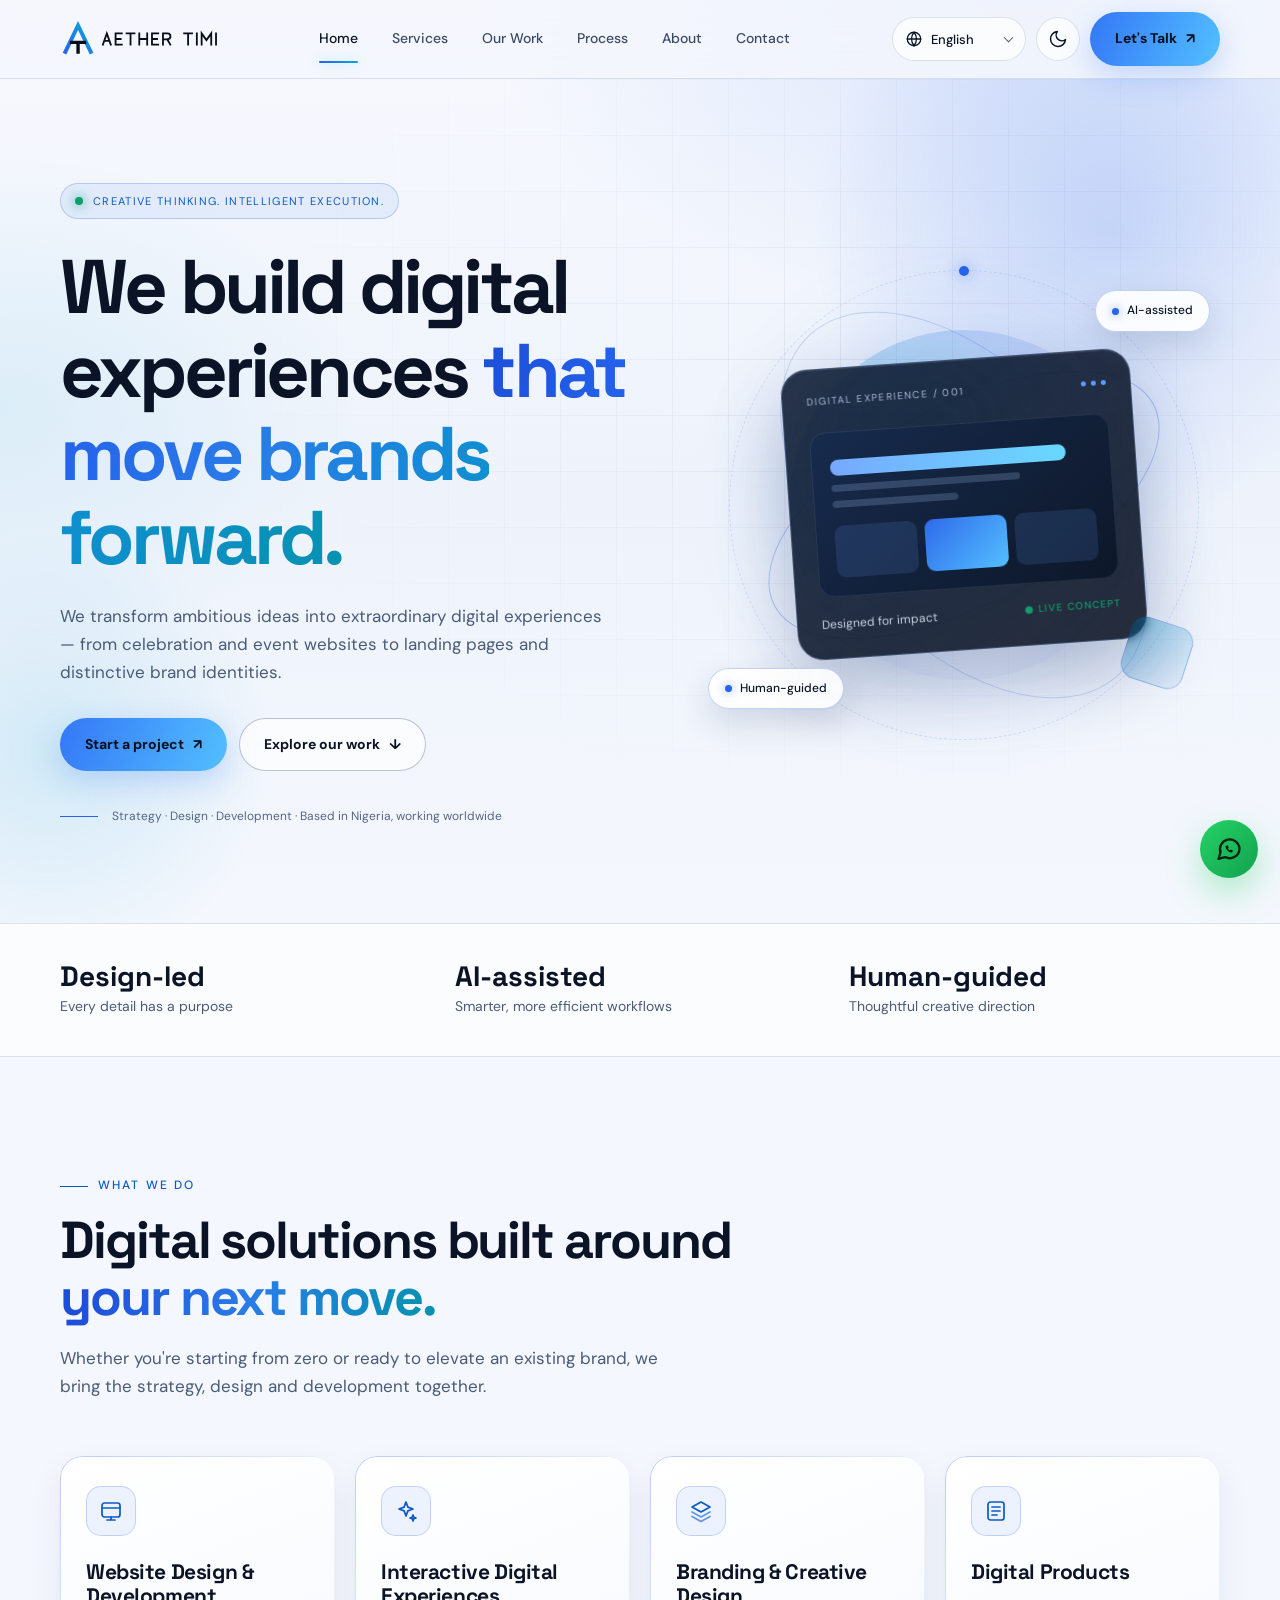
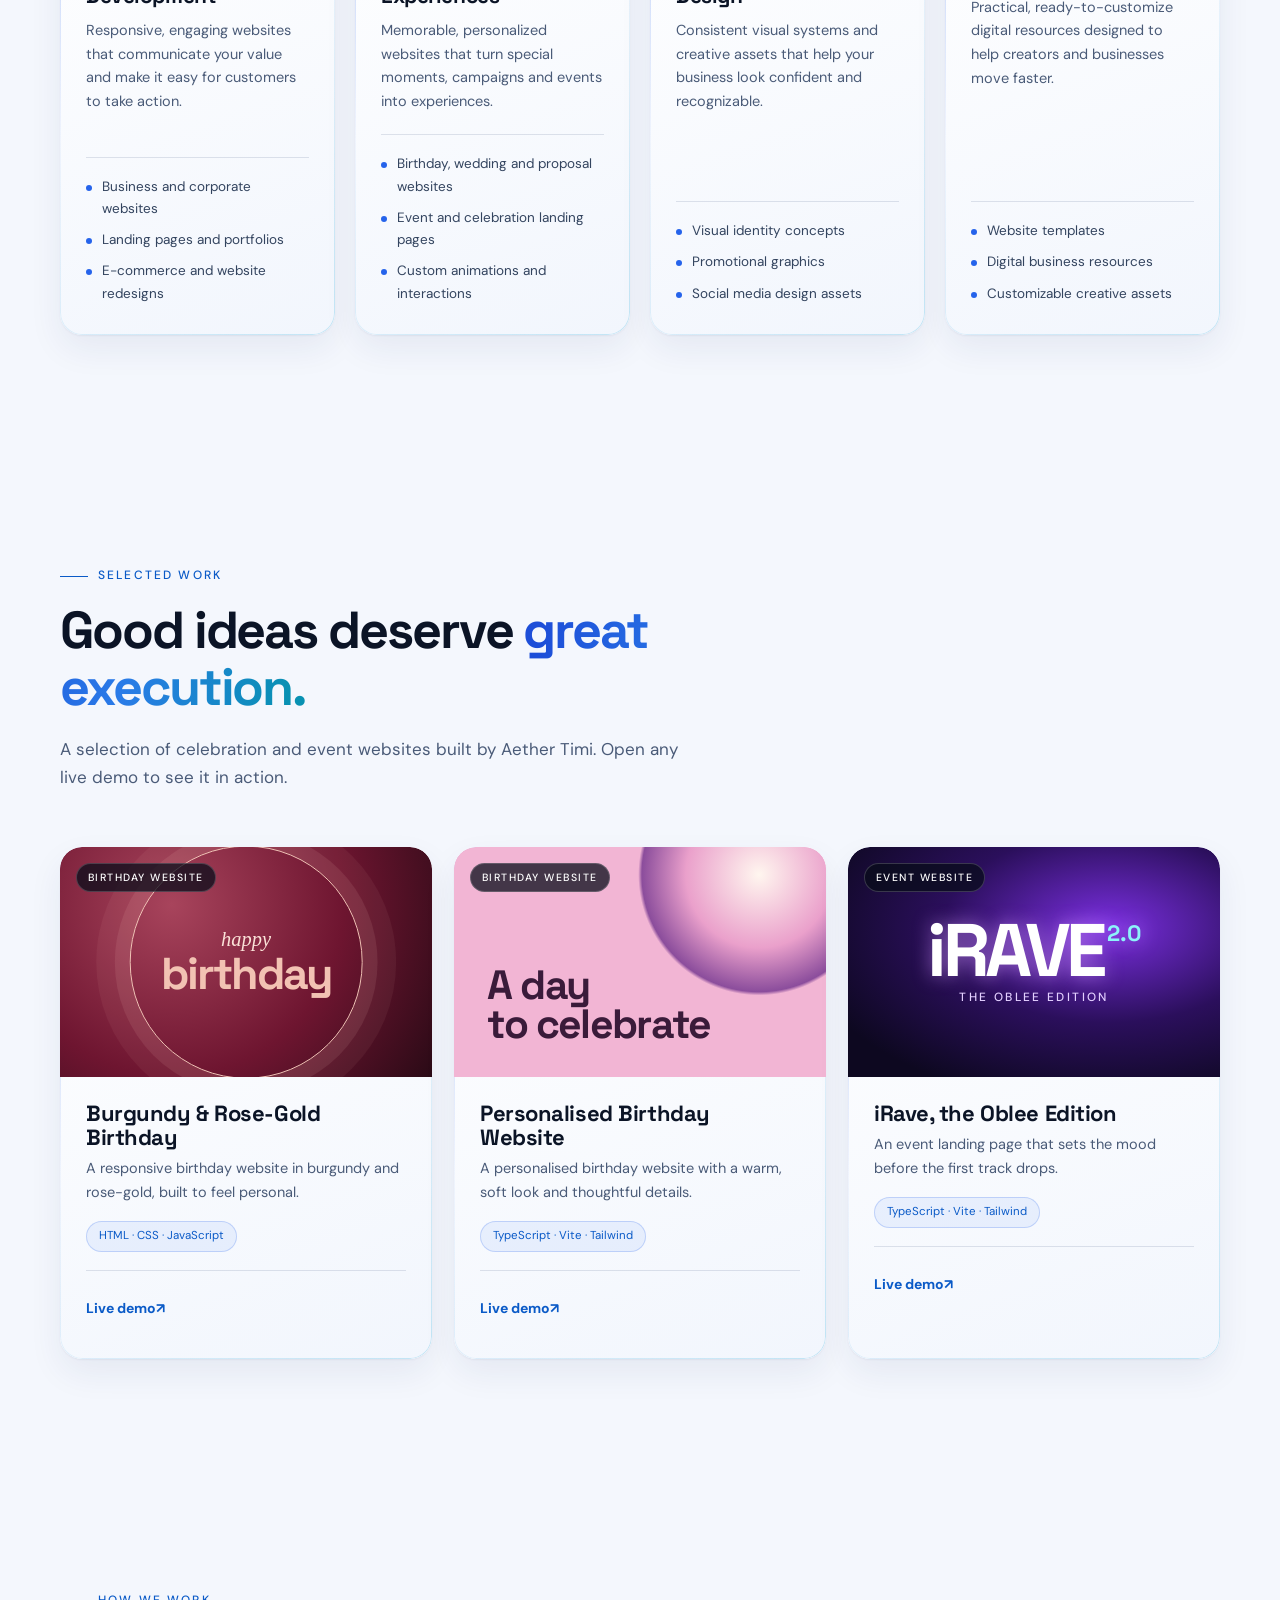
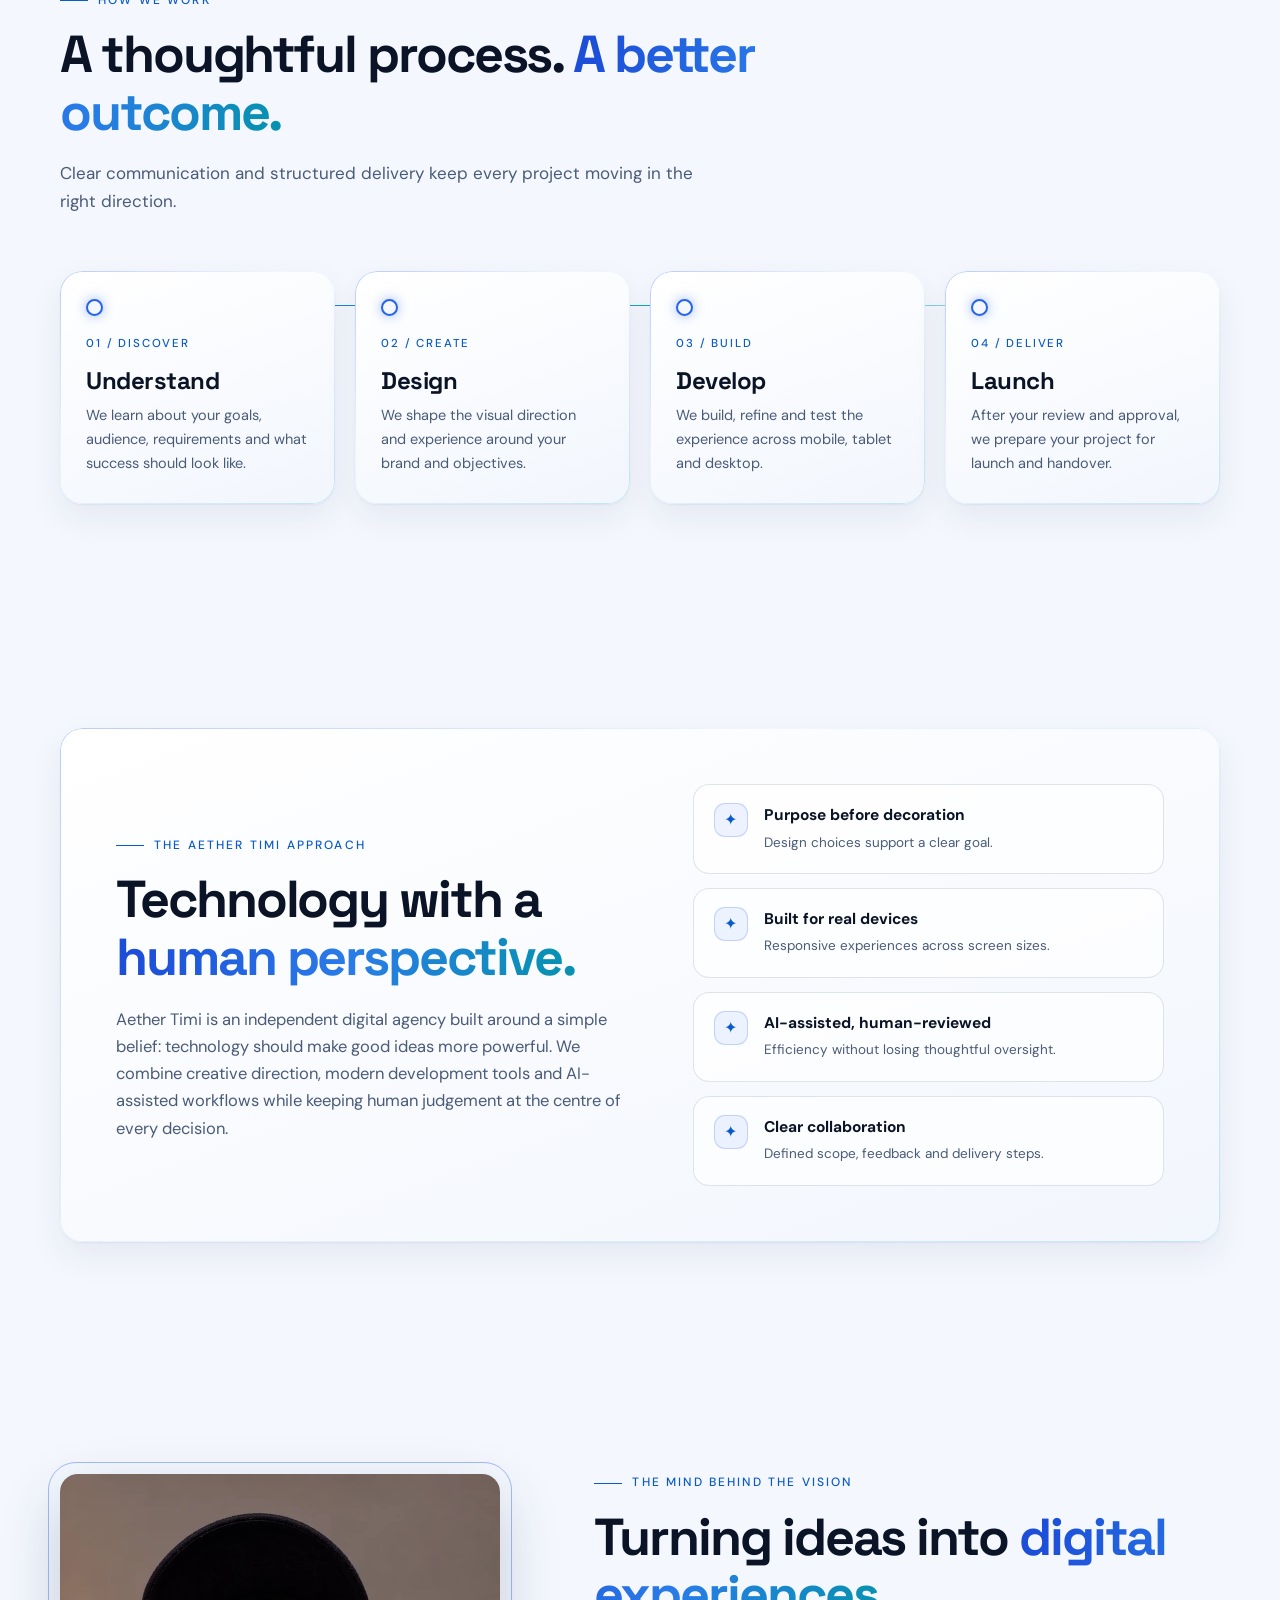
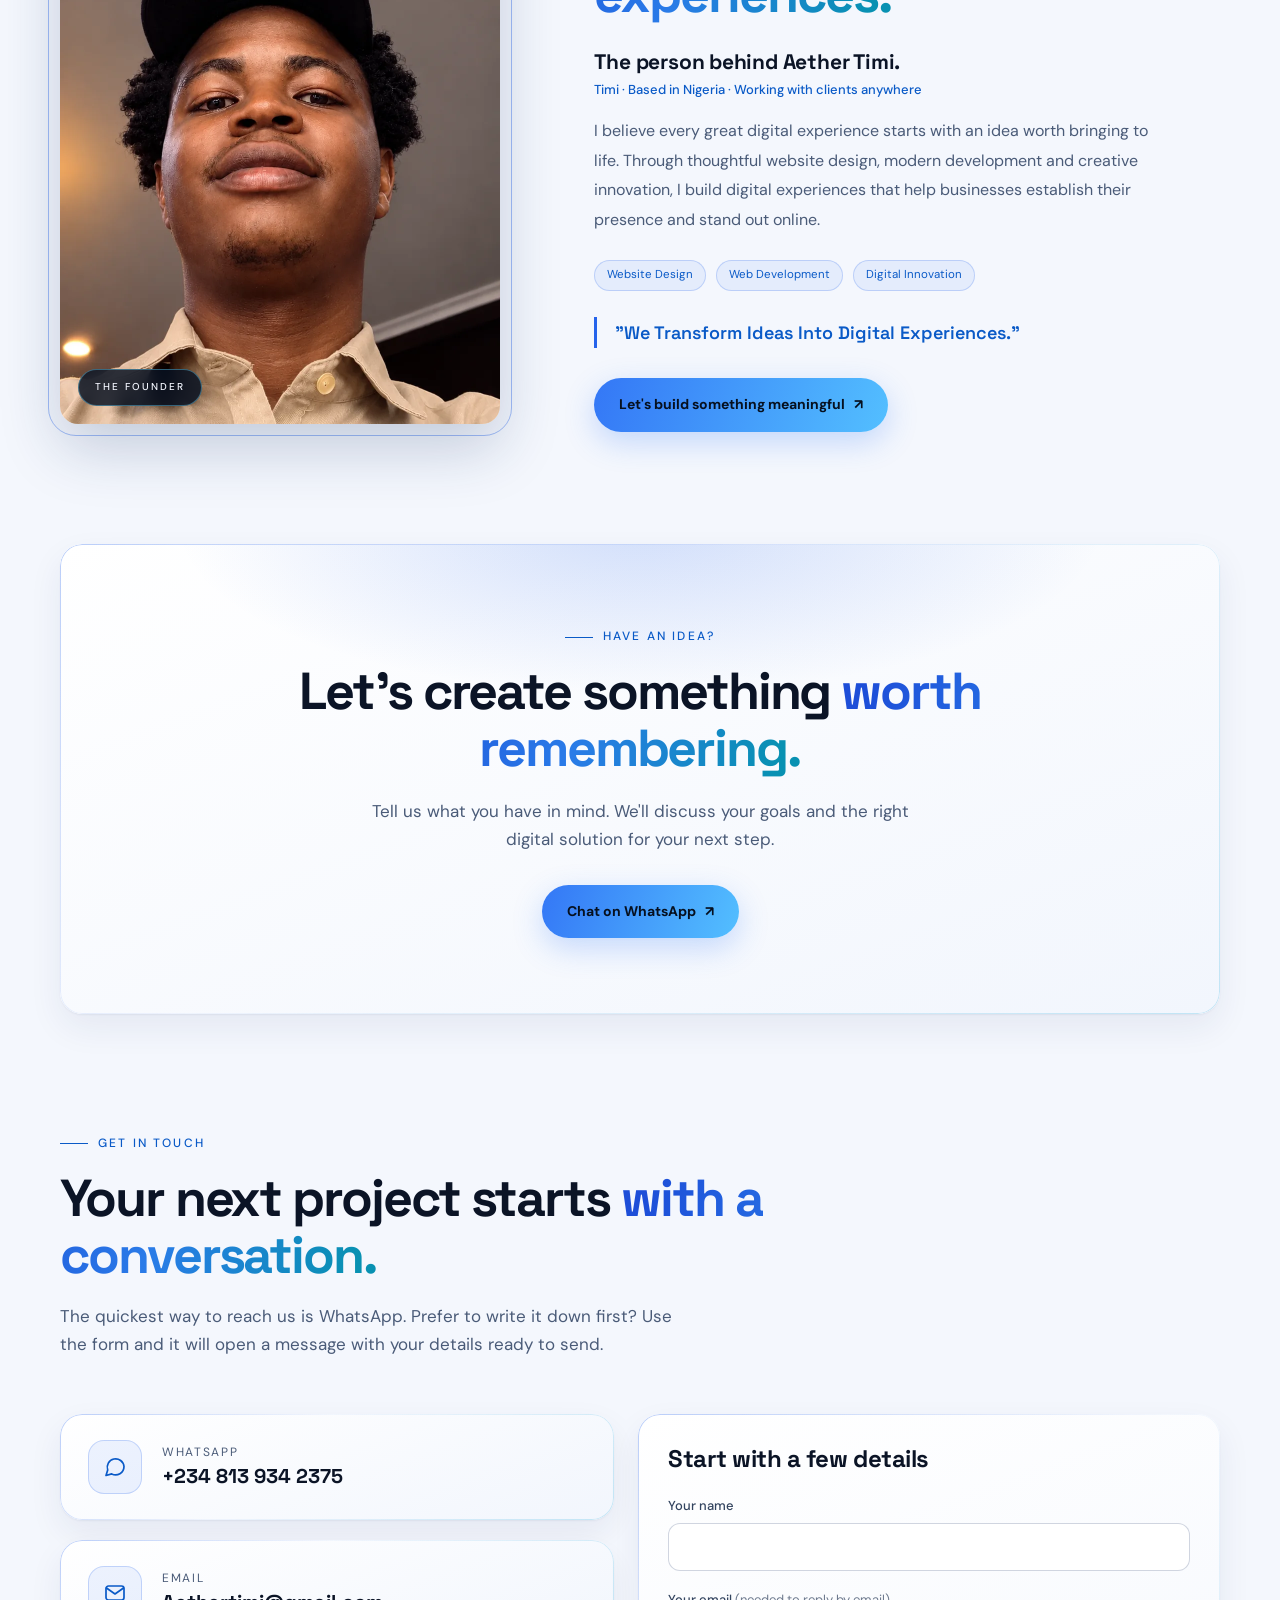
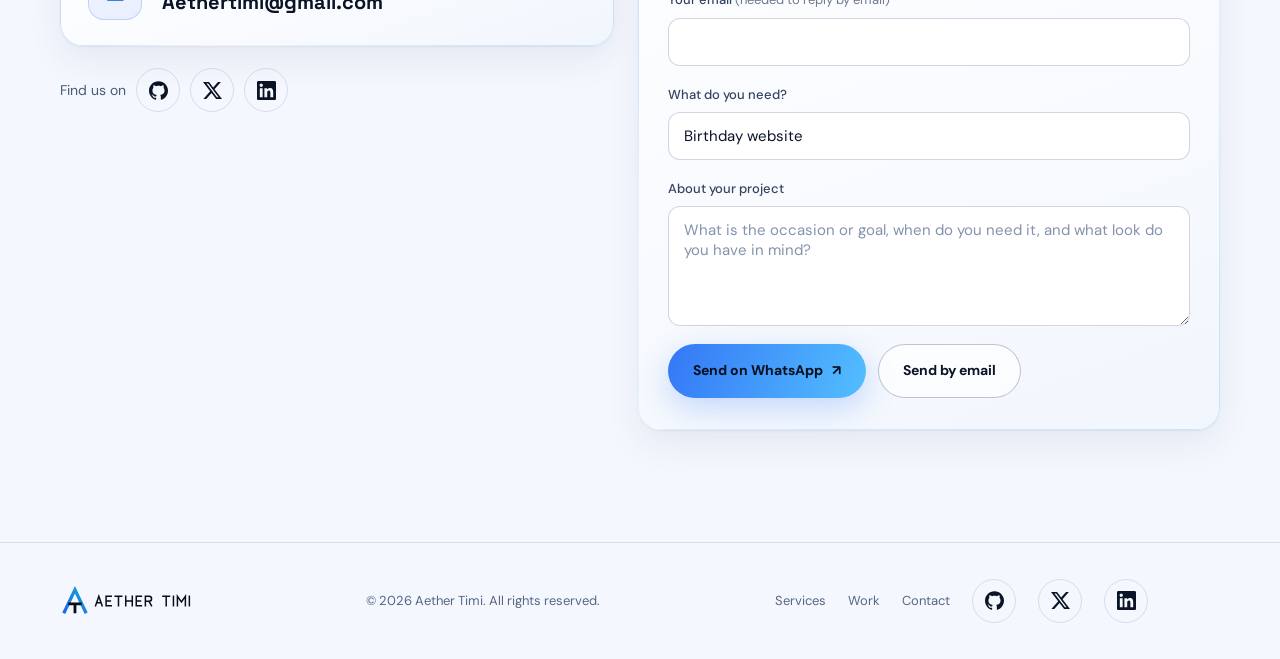
==== commit dfbea6fb: "Fix thin opposite-colour lines at the sides of gradient buttons and hero cards Co-Authored-By: Claud" ====
--- a/index.html
+++ b/index.html
@@ -91,7 +91,7 @@
     .btn .arr{display:inline-block;transition:transform .3s var(--ease)}
     .btn:hover .arr{transform:translate(3px,-3px)}
     .btn-down:hover .arr{transform:translateY(3px)}
-    .btn-primary{background:linear-gradient(110deg,#3477F6,#53BFFF);color:#06101F;box-shadow:0 10px 30px rgba(46,119,246,.25)}
+    .btn-primary{background:linear-gradient(110deg,#3477F6,#53BFFF) border-box;color:#06101F;box-shadow:0 10px 30px rgba(46,119,246,.25)}
     .btn-primary::after{content:"";position:absolute;inset:0;background:linear-gradient(110deg,transparent 30%,rgba(255,255,255,.45) 50%,transparent 70%);transform:translateX(-120%);transition:transform .7s var(--ease)}
     .btn-primary:hover{transform:translateY(-3px);box-shadow:0 16px 40px rgba(46,119,246,.4)}
     .btn-primary:hover::after{transform:translateX(120%)}
@@ -482,6 +482,8 @@
       .js .reveal,.js .rise,.js h1 .w{opacity:1!important;transform:none!important}
       .process-grid::before{transform:scaleX(1)}
     }
+      /* gradients fill the border box too, so no opposite-colour edge line shows at the sides */
+    .core-card,.mini-screen,.shard{background-origin:border-box}
   </style>
 </head>
 <body>
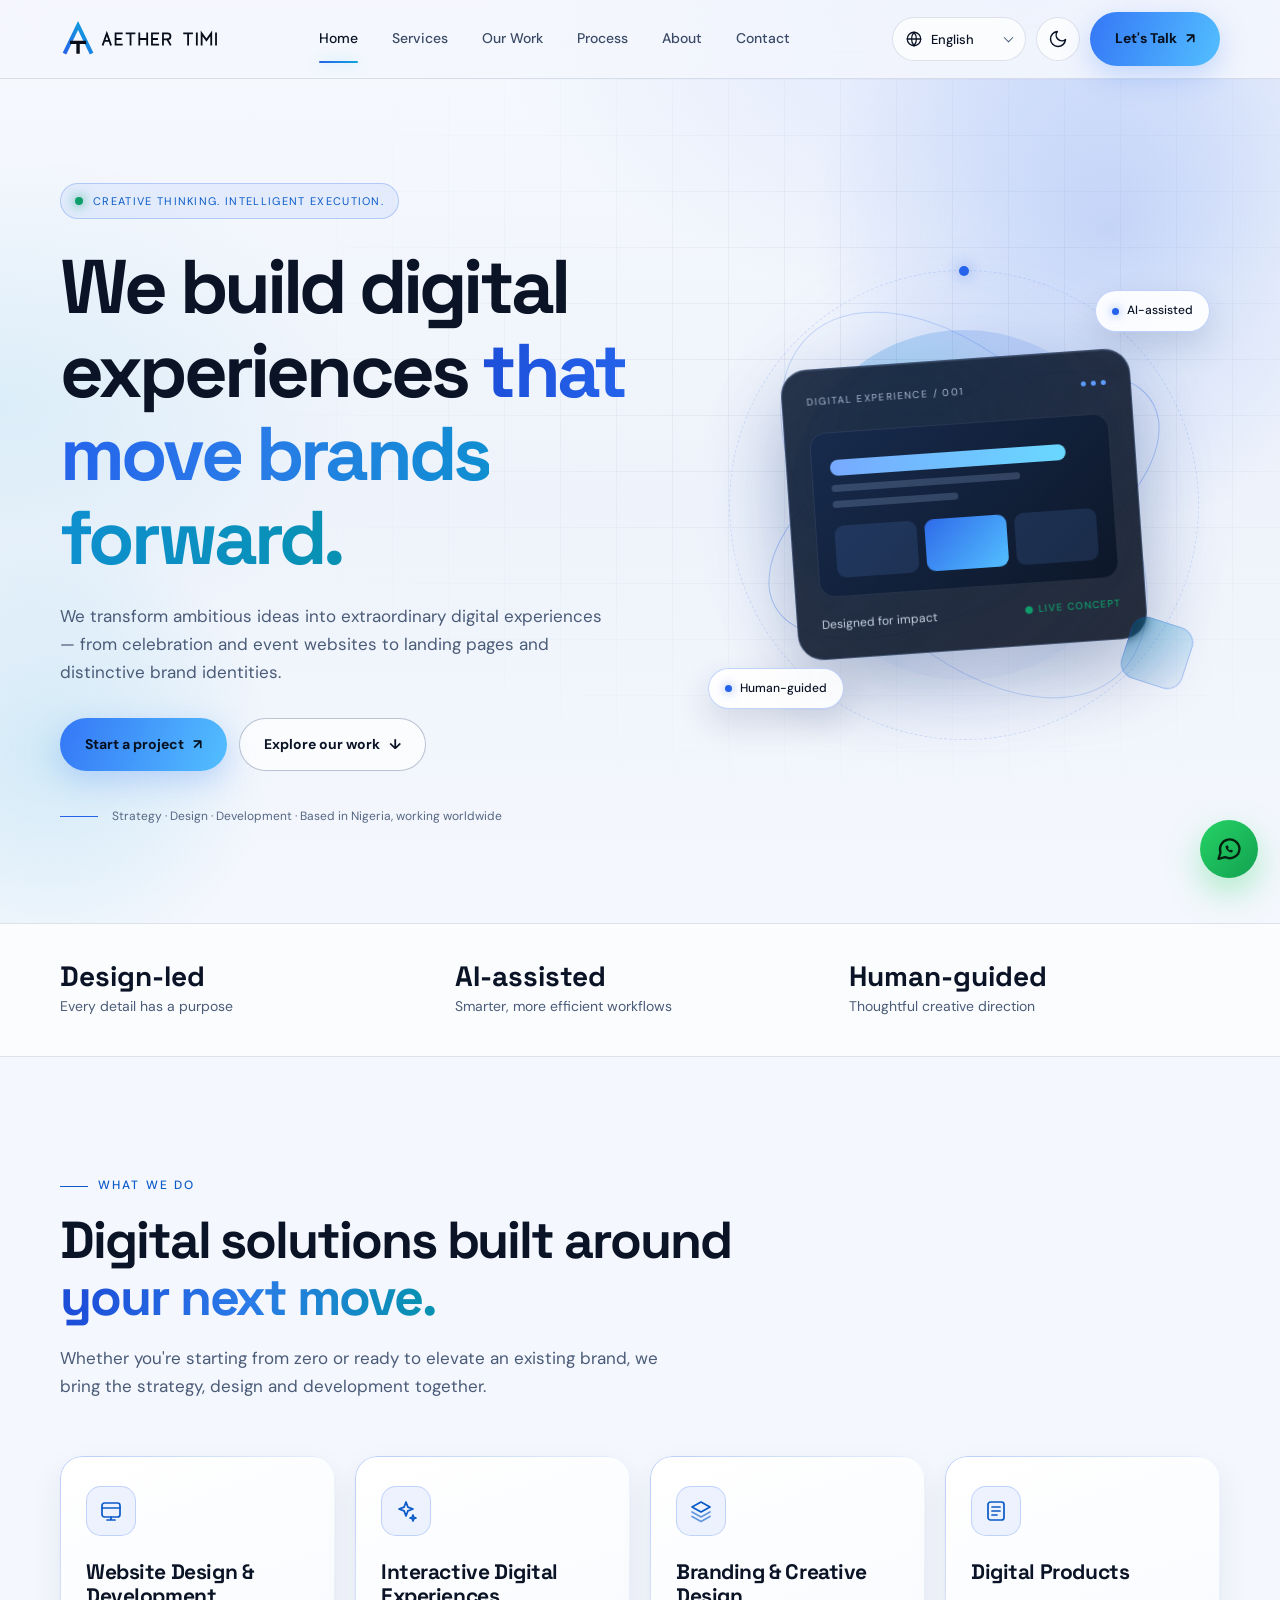
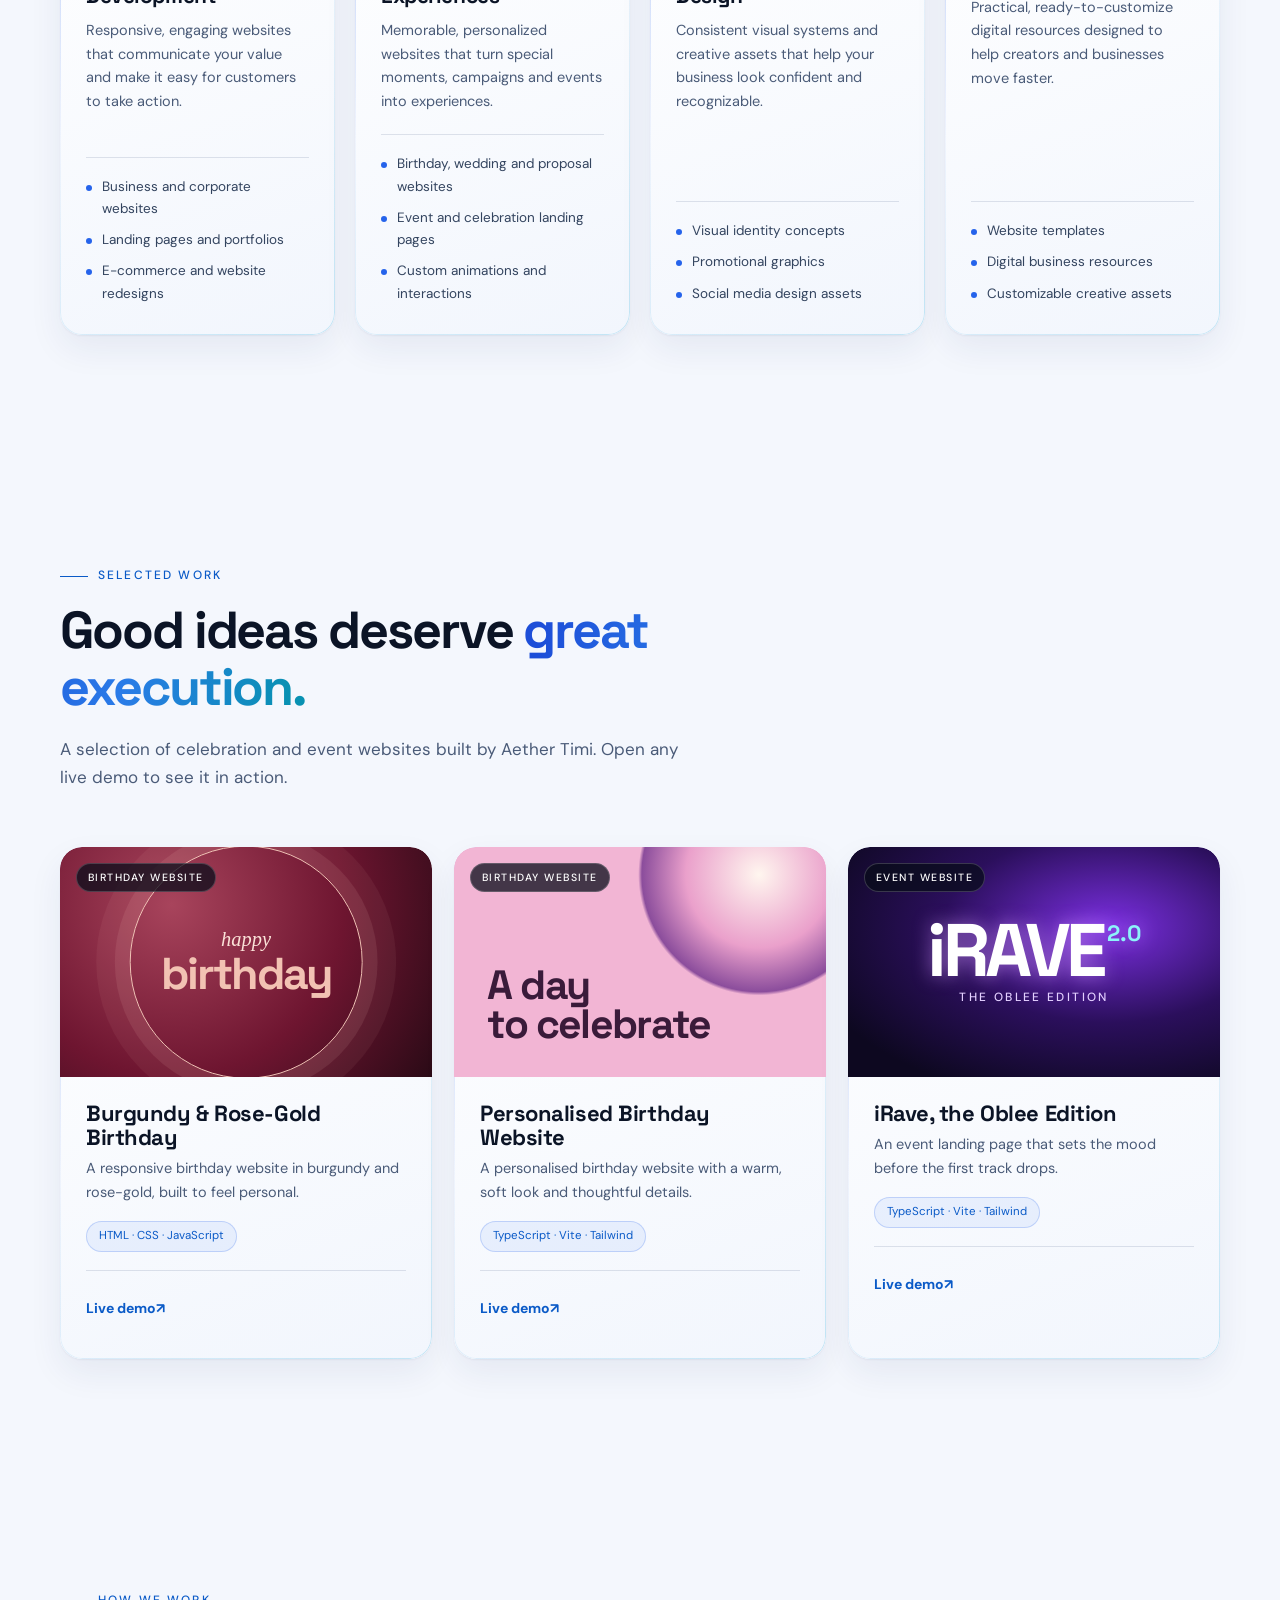
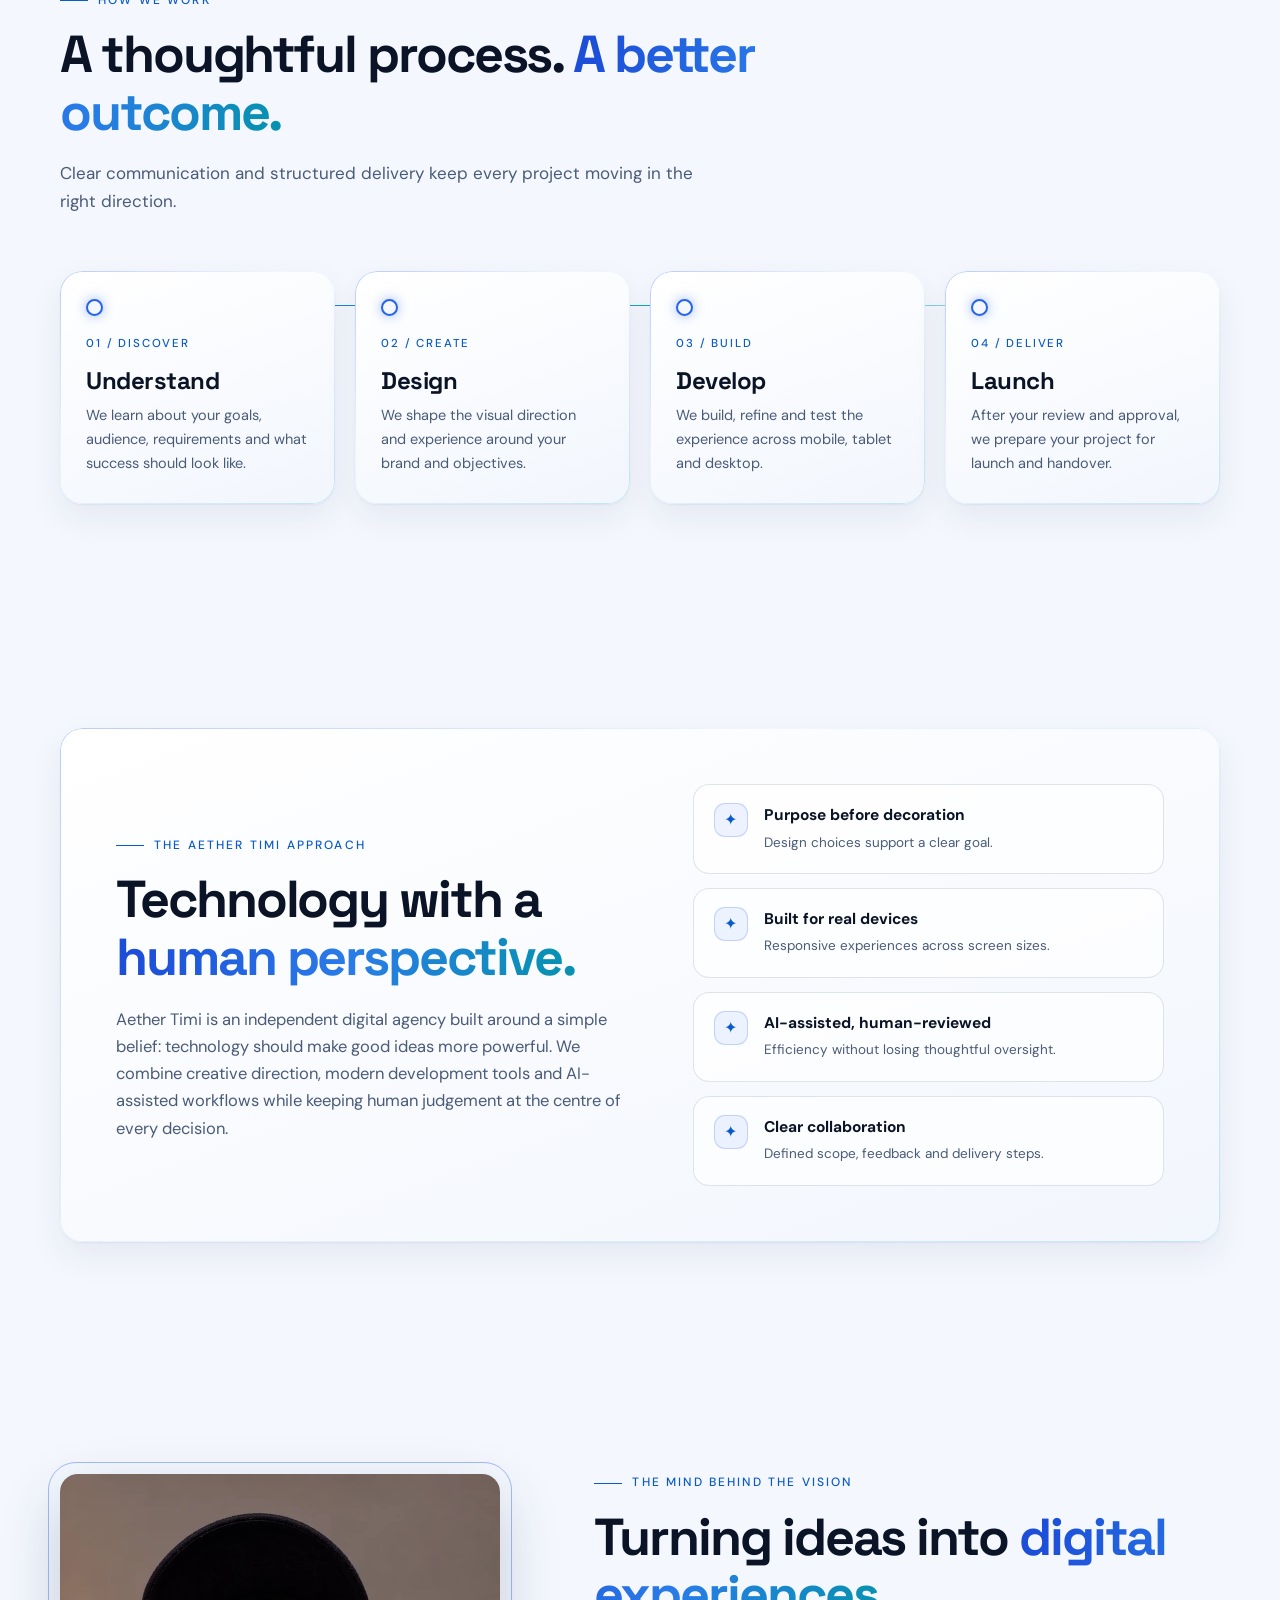
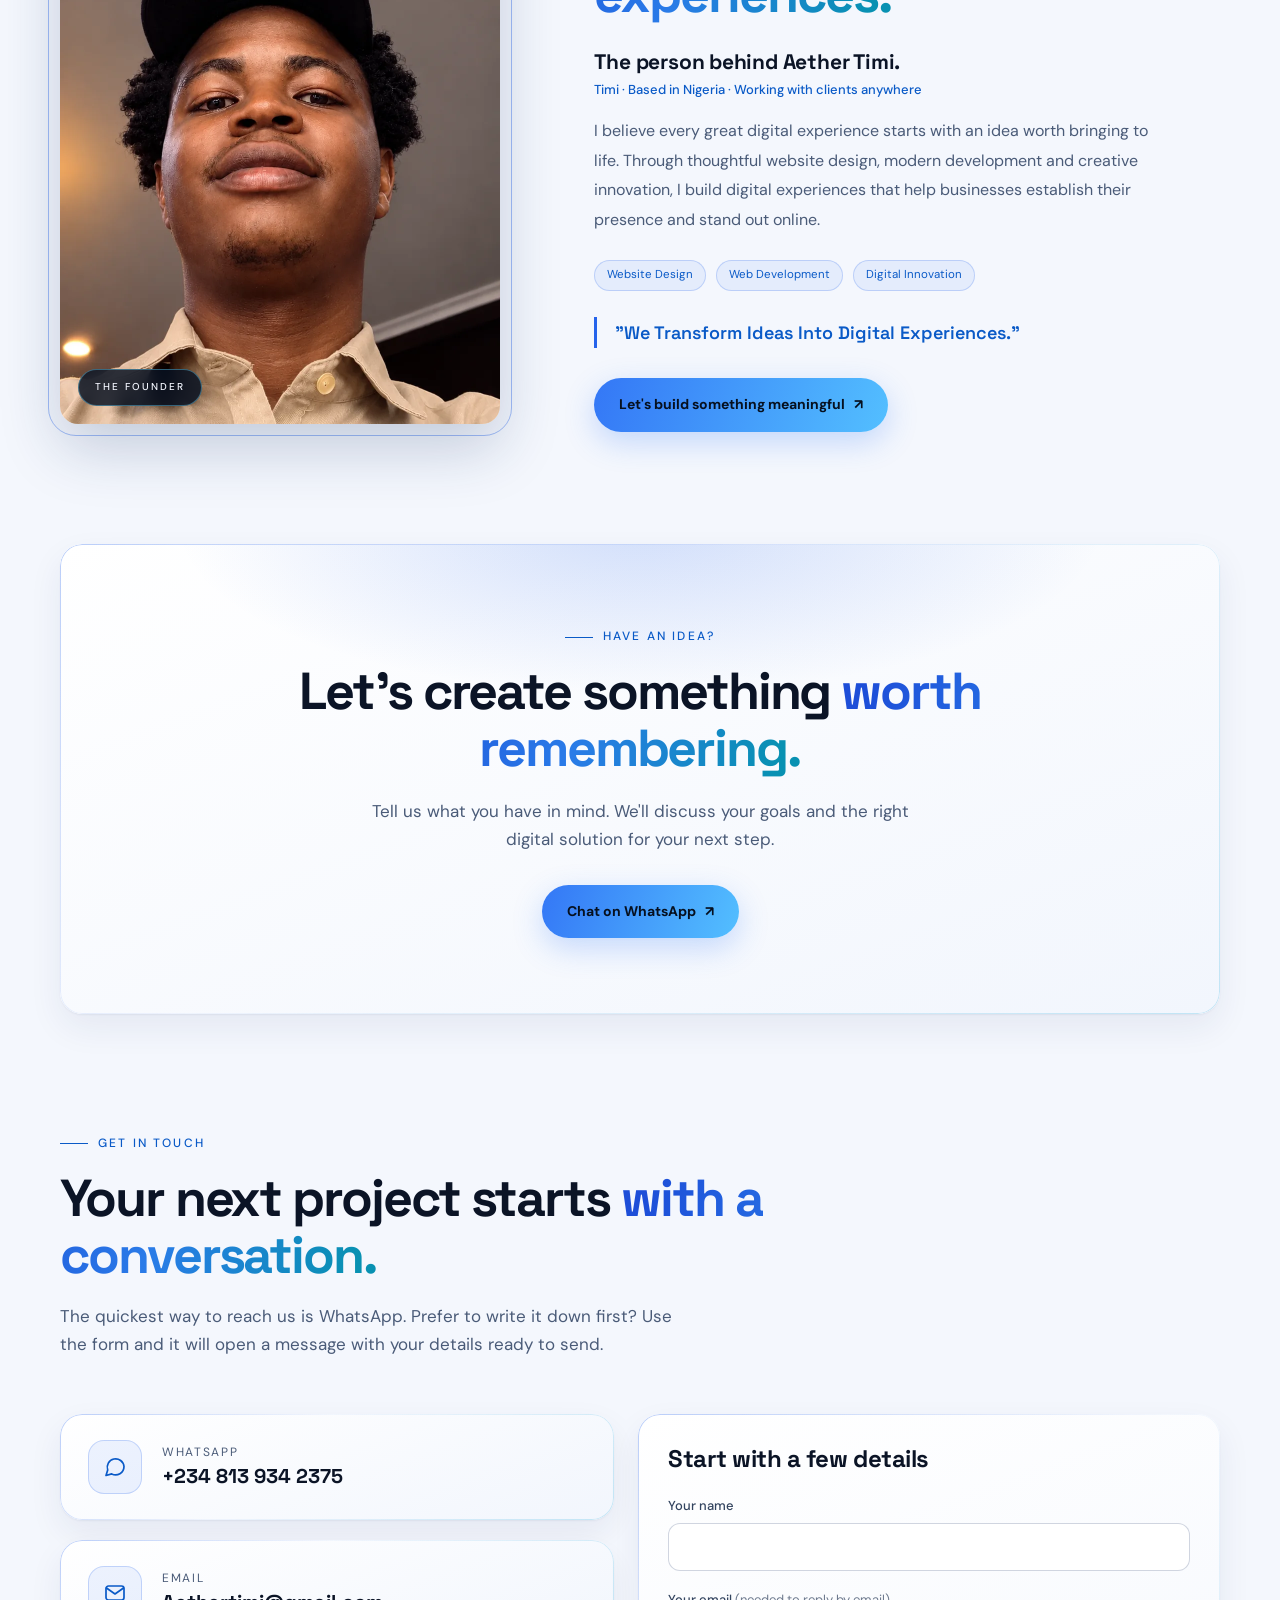
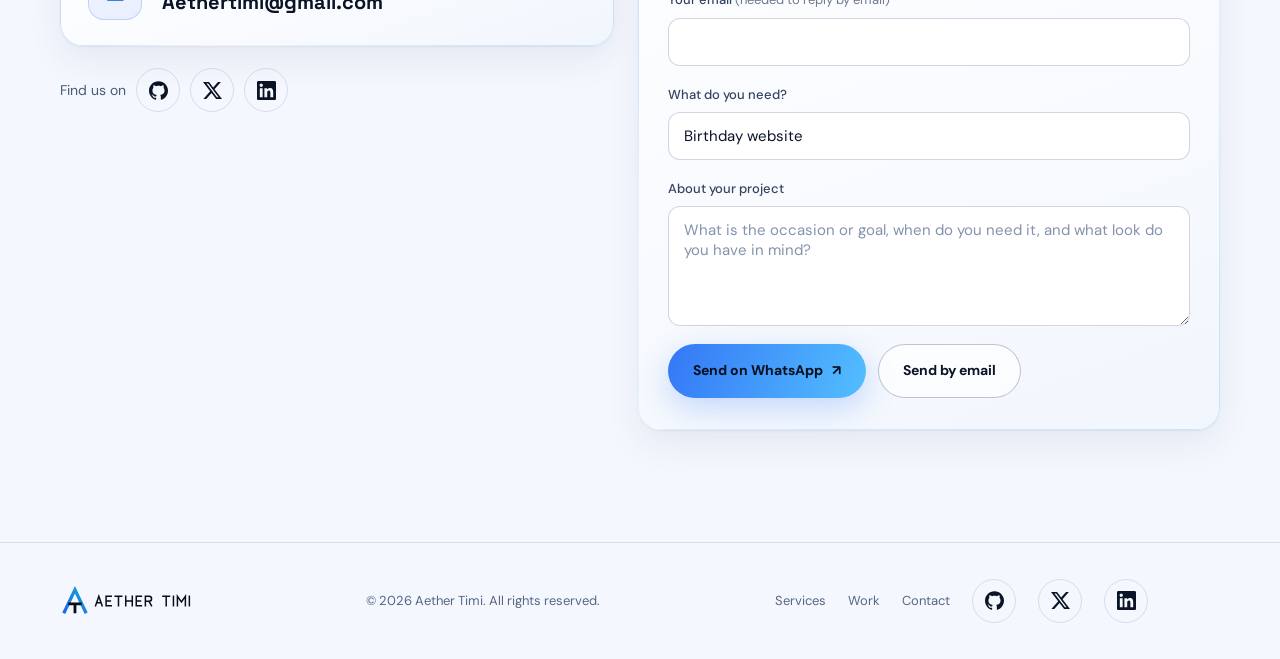
==== commit 2856af77: "Apply the border-box background fix to the hero shards as well Co-Authored-By: Claude Sonnet 5.5 <no" ====
--- a/index.html
+++ b/index.html
@@ -483,7 +483,7 @@
       .process-grid::before{transform:scaleX(1)}
     }
       /* gradients fill the border box too, so no opposite-colour edge line shows at the sides */
-    .core-card,.mini-screen,.shard{background-origin:border-box}
+    .core-card,.mini-screen,.shard{background-origin:border-box !important}
   </style>
 </head>
 <body>
